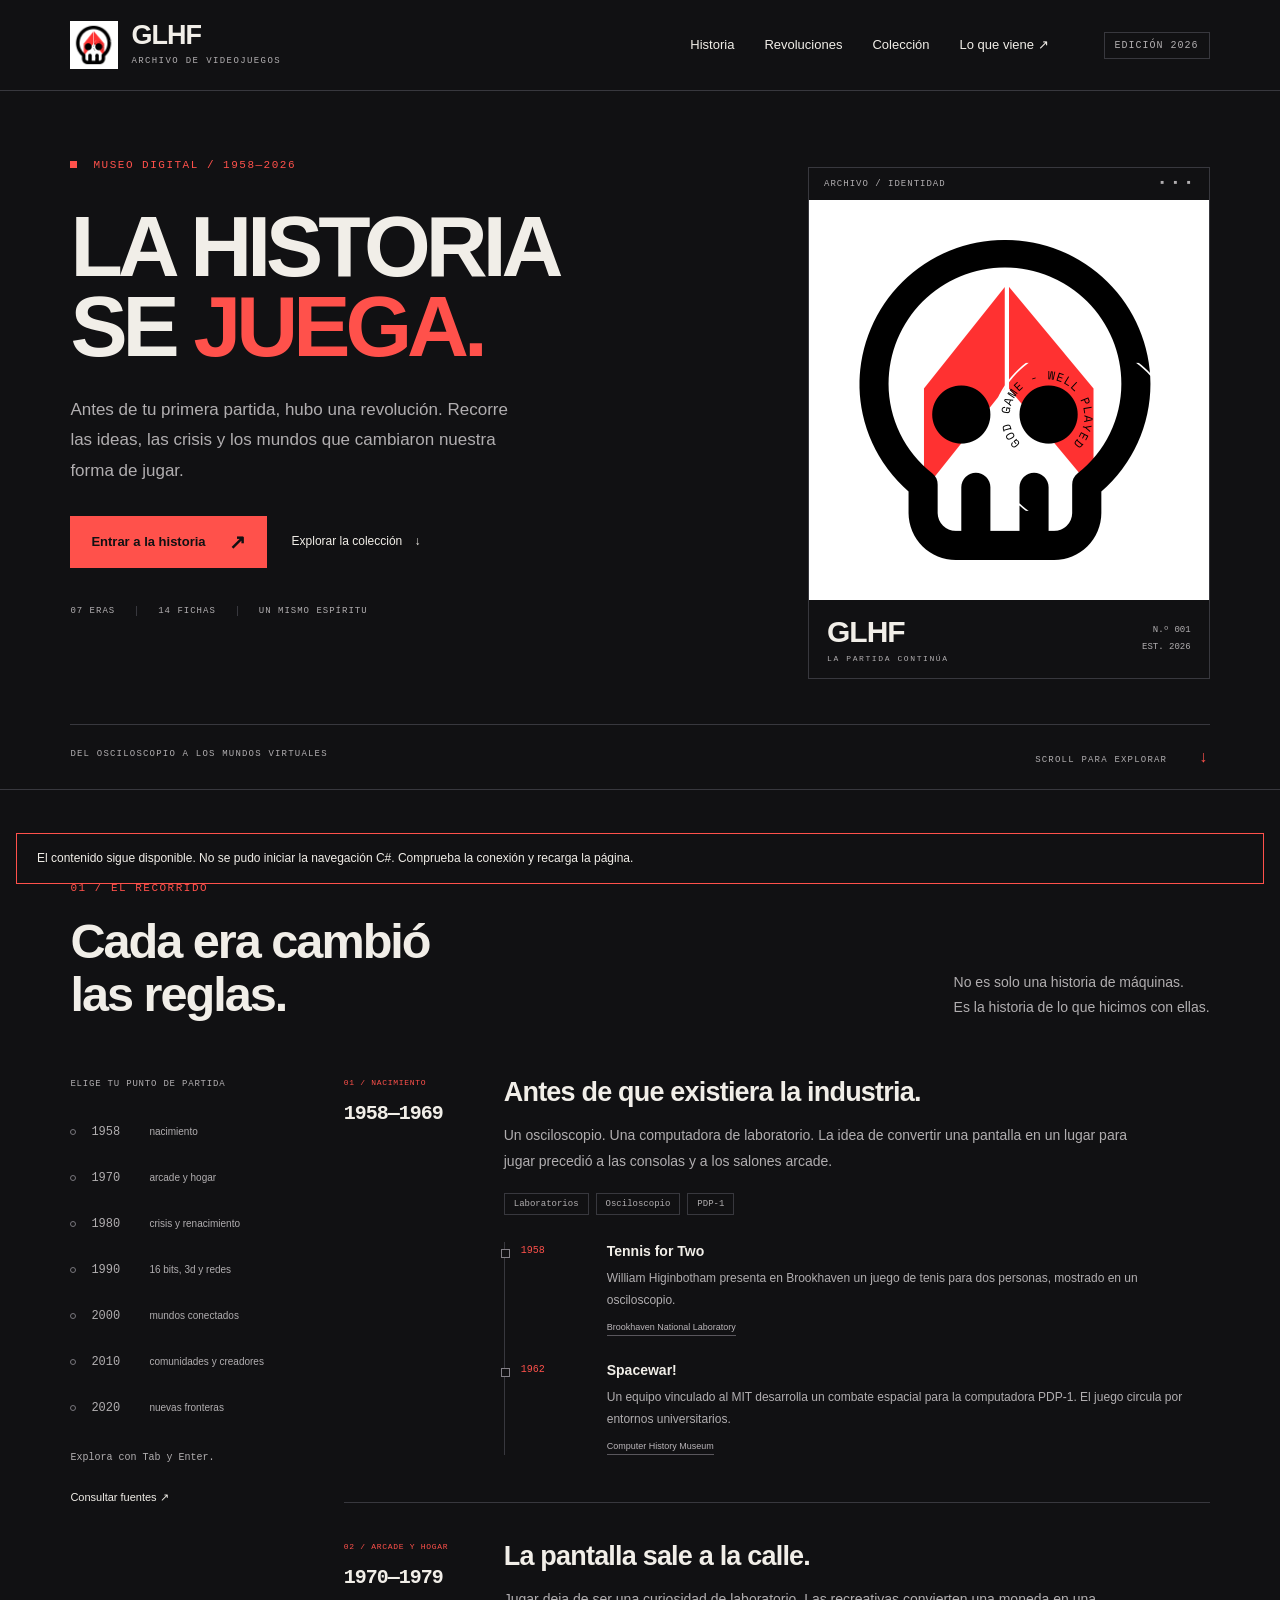
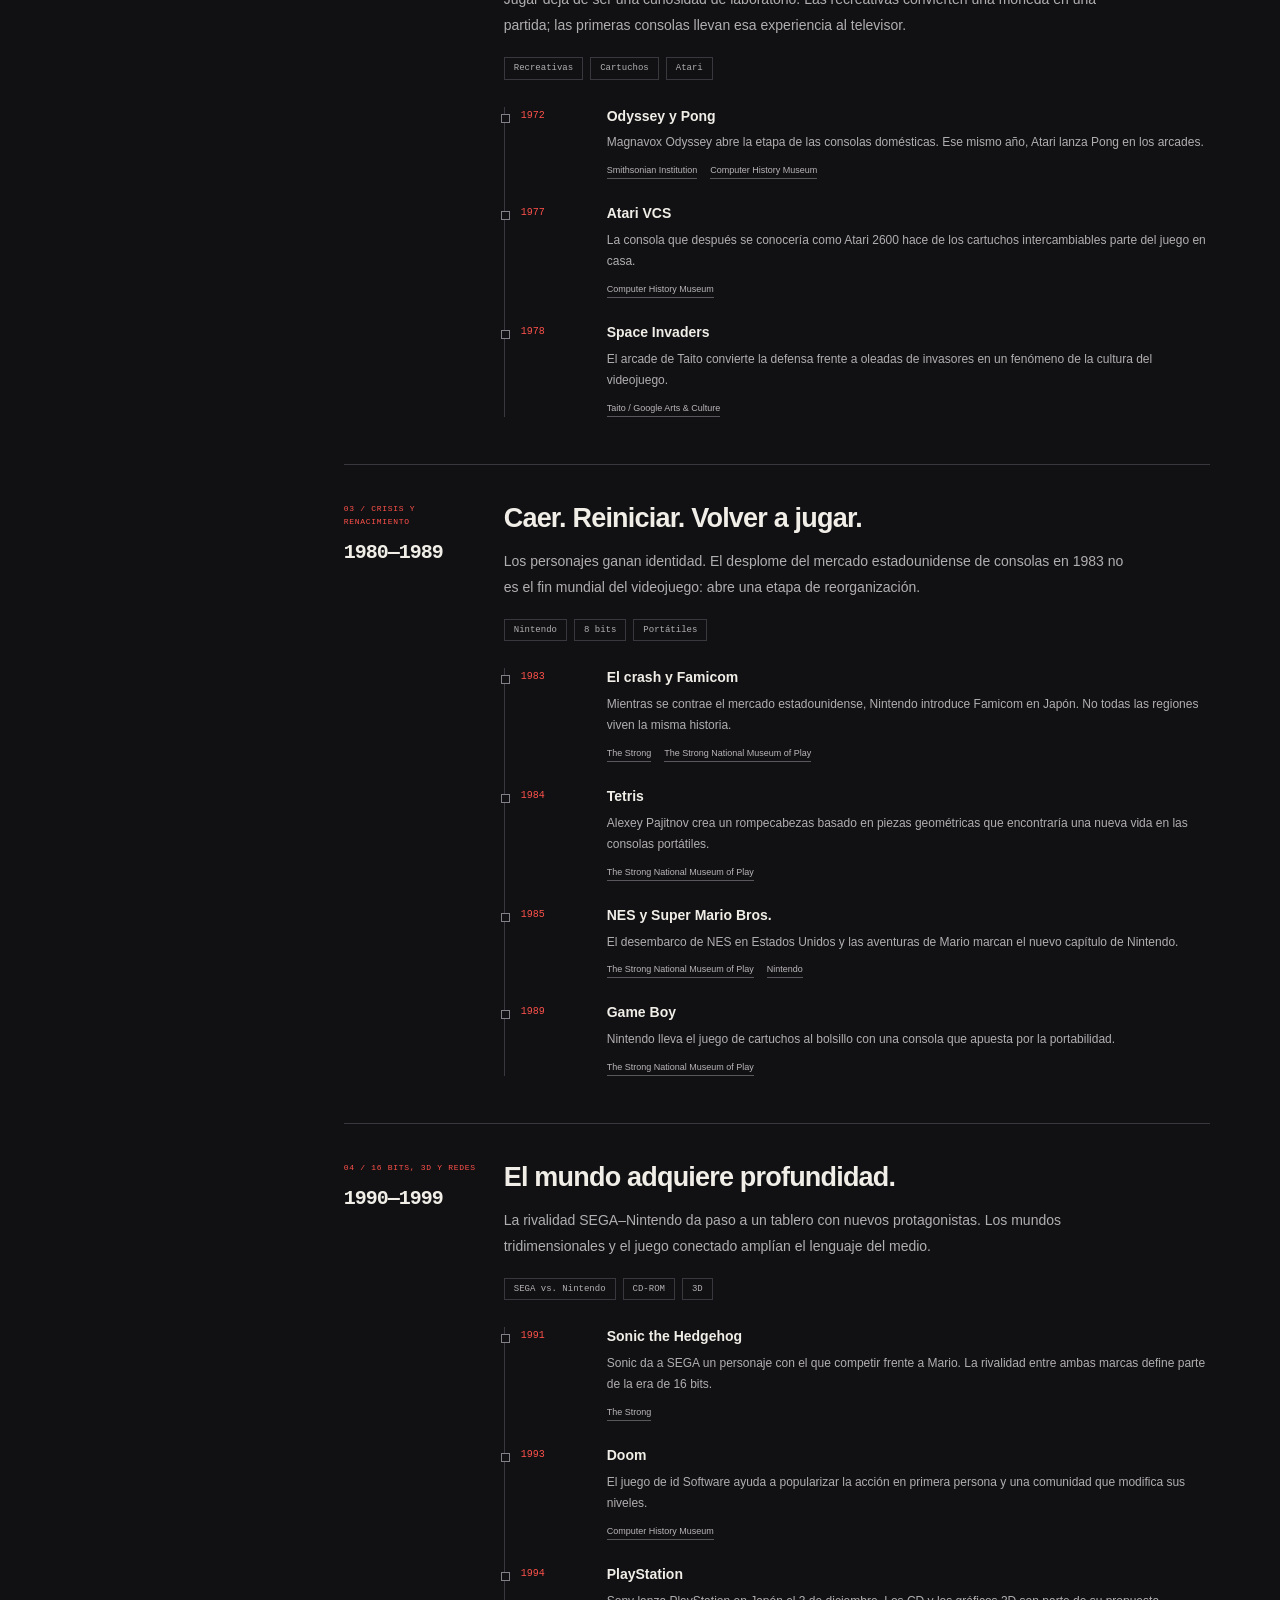
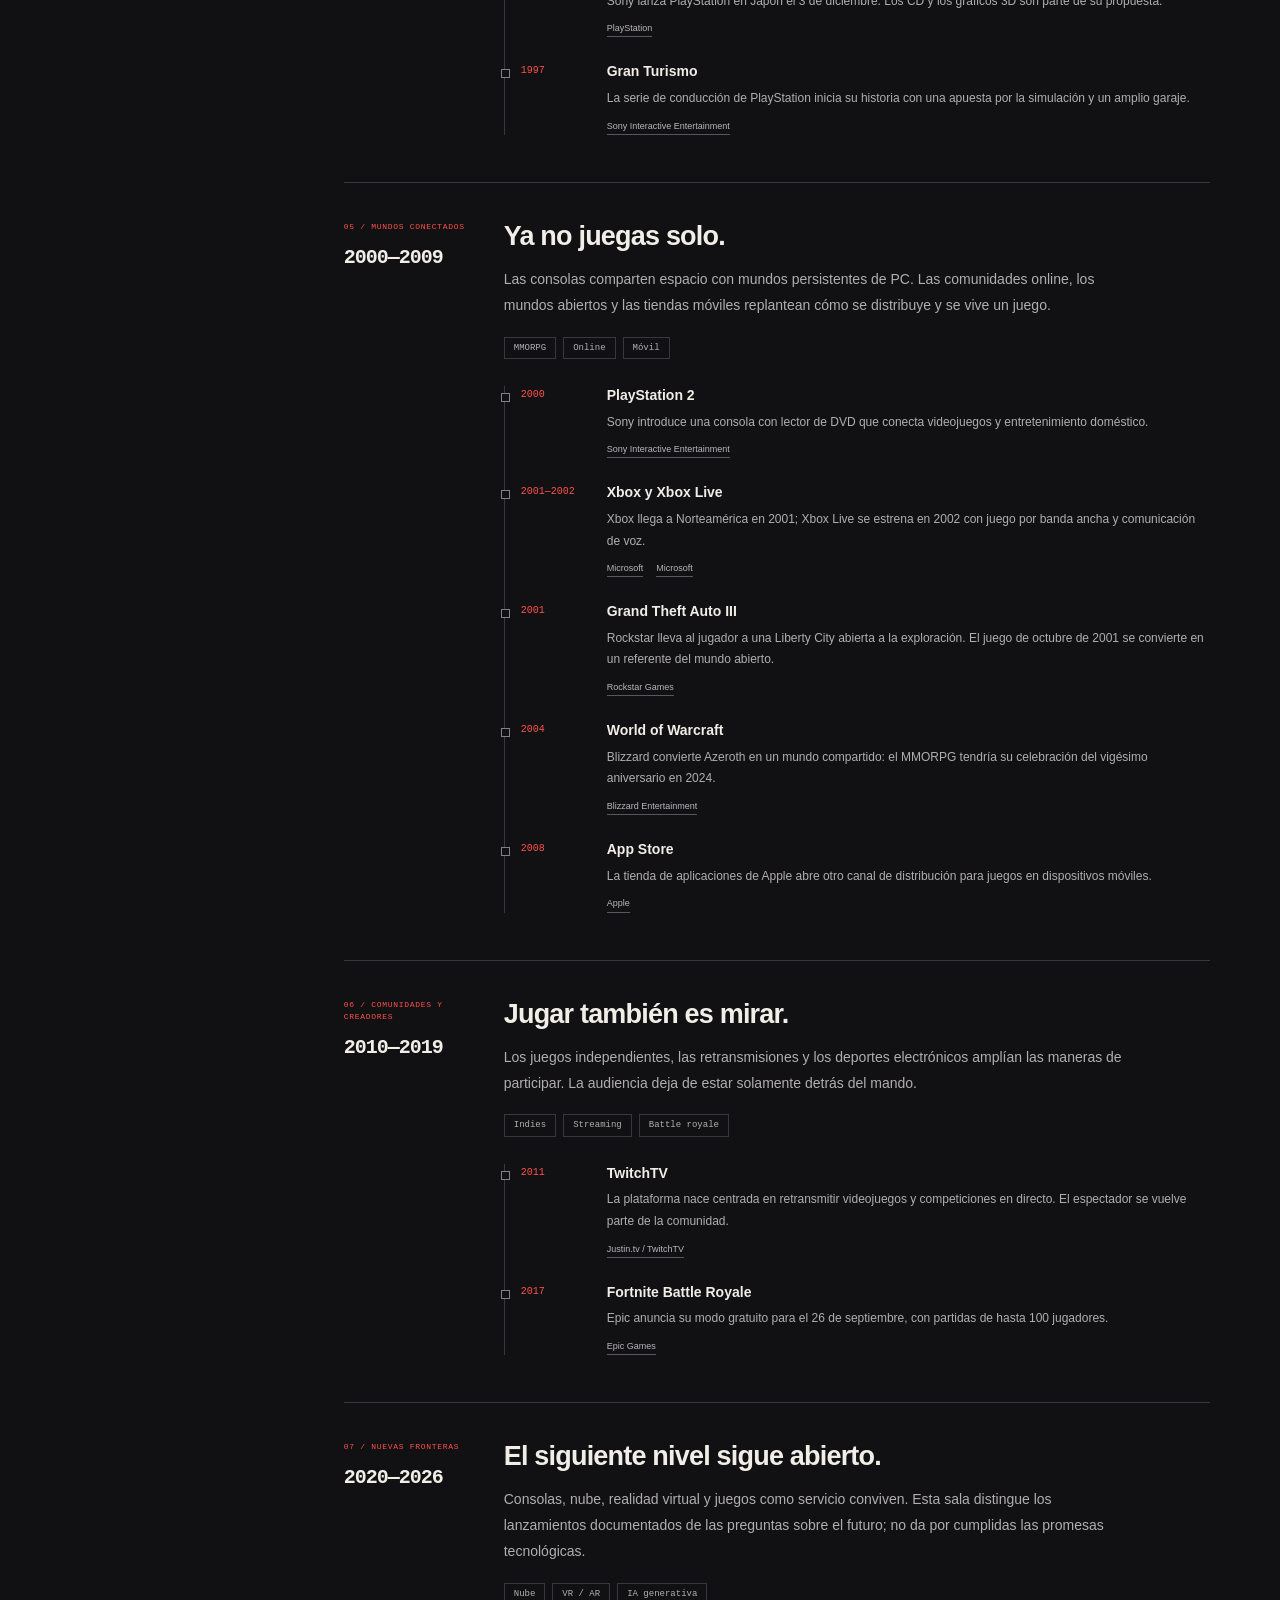
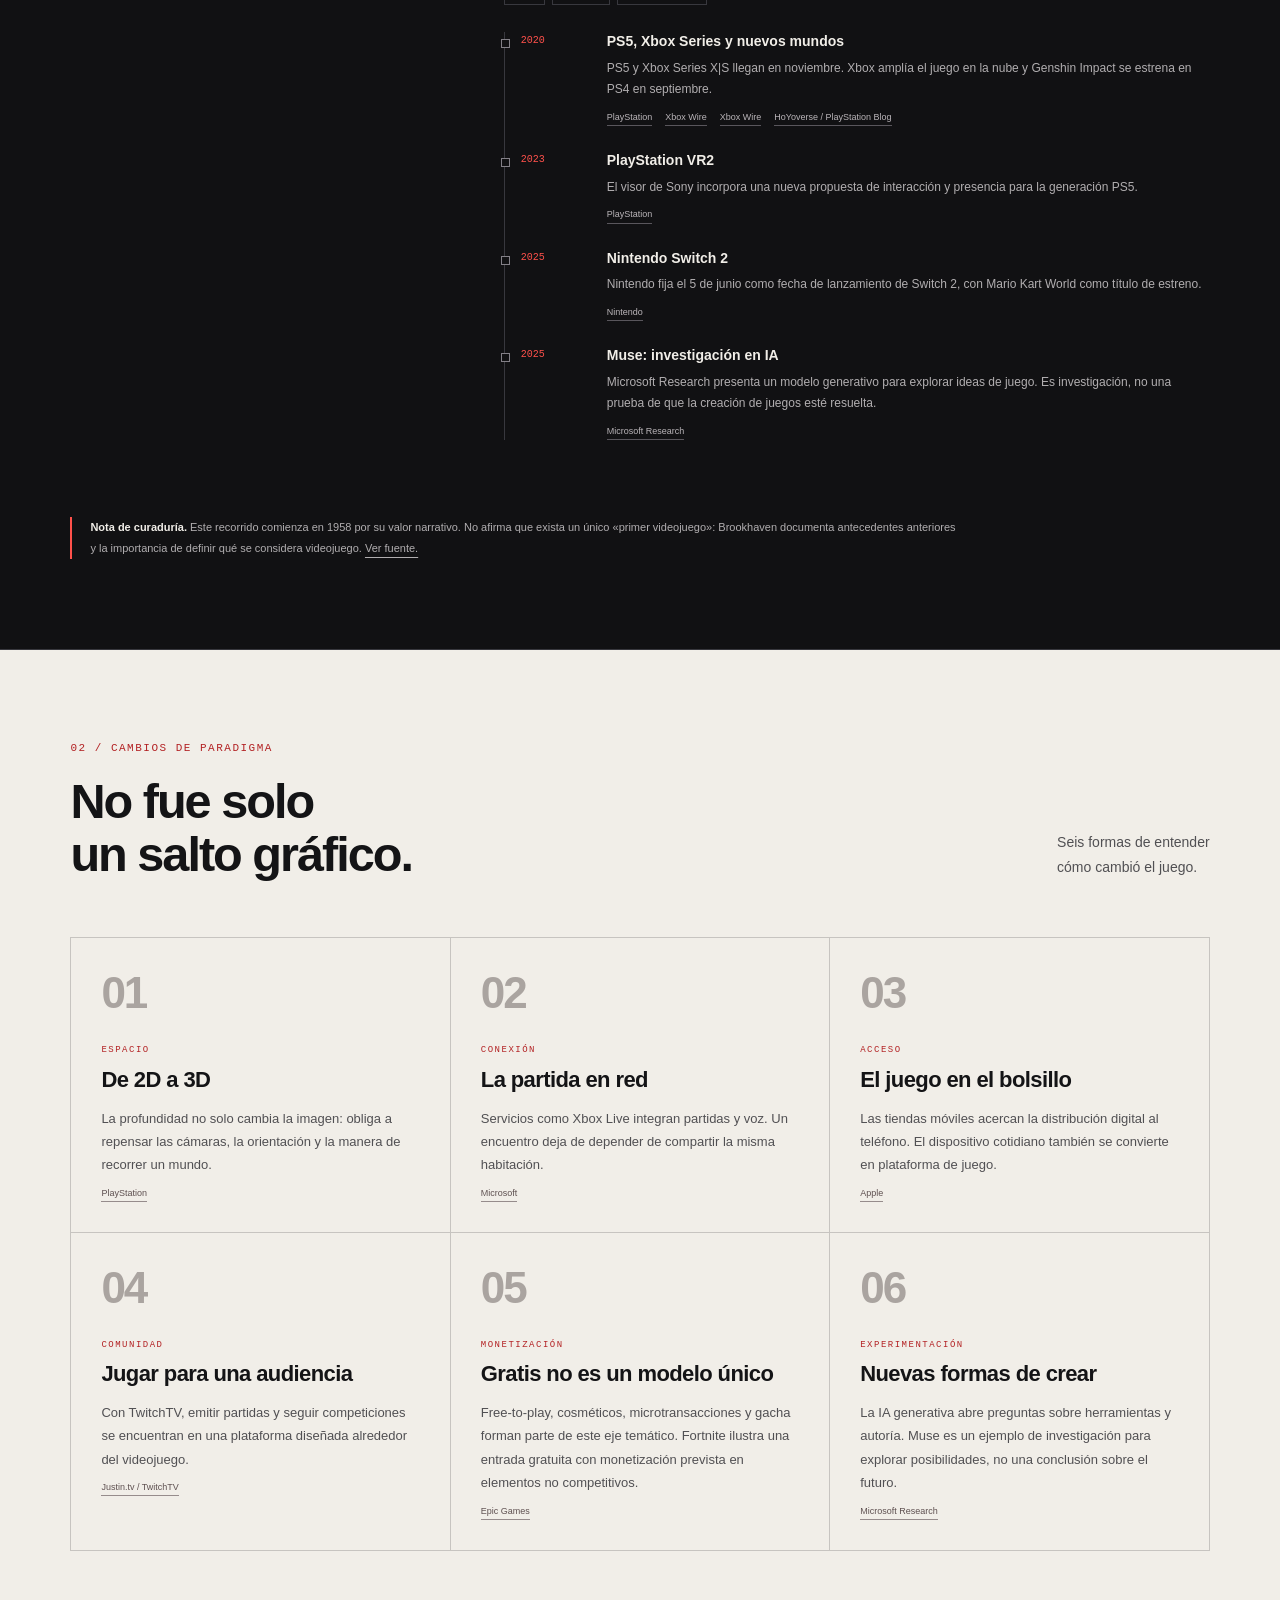
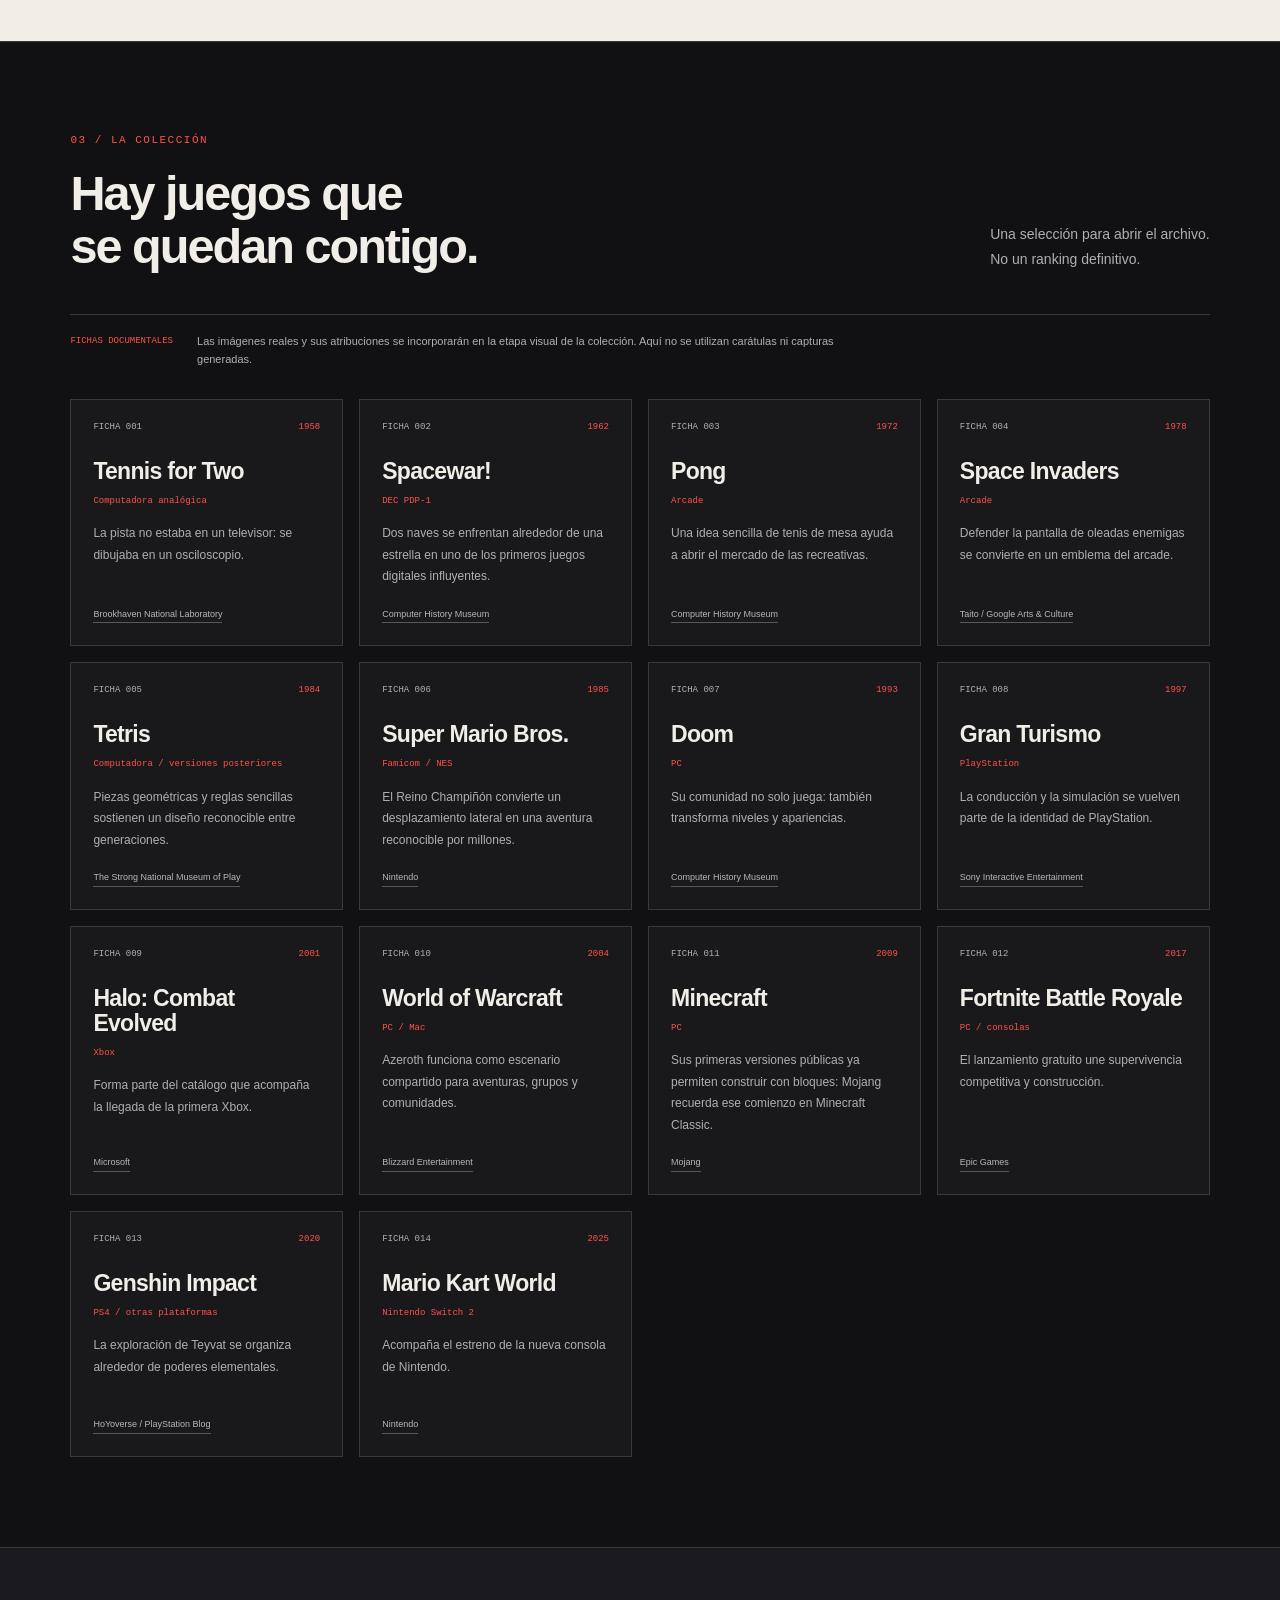
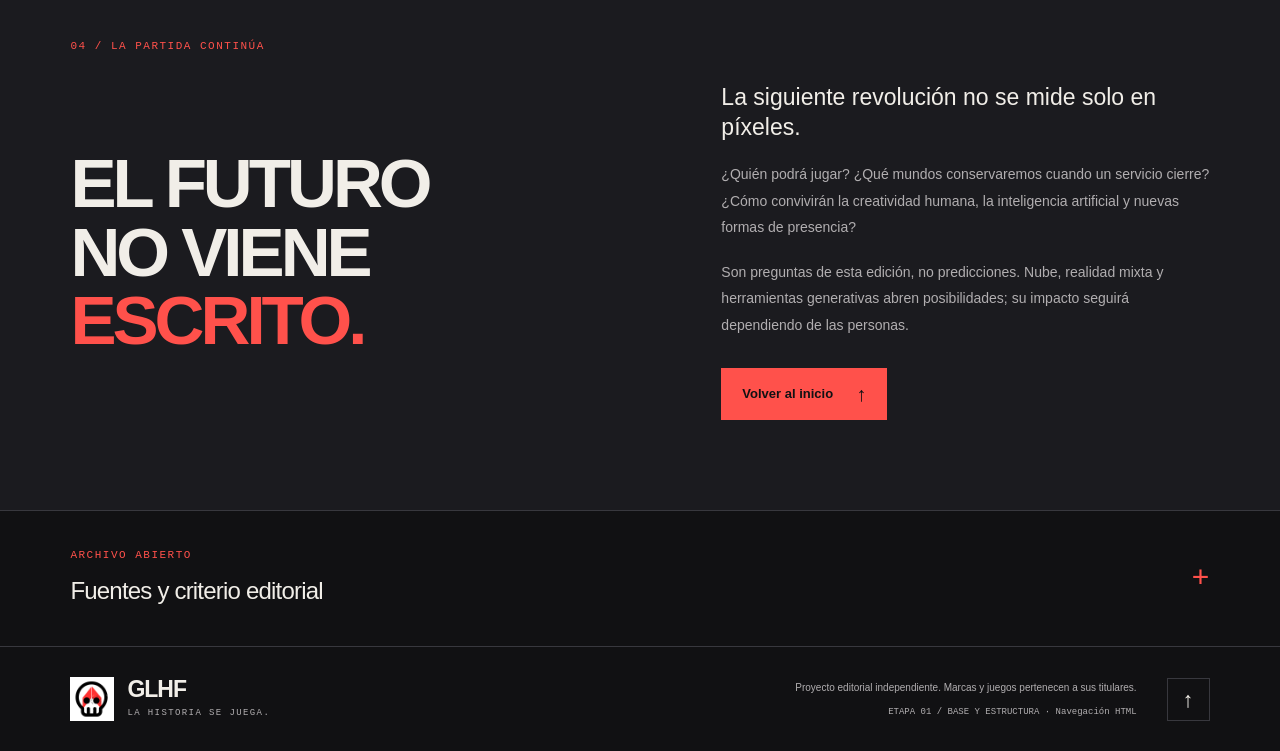
==== wwwroot/index.html @ e632ad68 "first commit" ====
<!DOCTYPE html>
<html lang="es" data-engine="static">
<head>
<meta charset="utf-8" />
<meta name="viewport" content="width=device-width, initial-scale=1" />
<base href="./" />
<title>GLHF — La historia se juega</title>
<meta name="description" content="GLHF. Un museo digital sobre la historia de los videojuegos: del laboratorio a las nuevas fronteras del juego. Edición 2026." />
<meta name="theme-color" content="#111113" />
<meta name="color-scheme" content="dark" />
<meta name="glhf-mode" content="blazor" />
<link rel="icon" type="image/png" href="assets/Logo_GgWp.png" />
<link rel="apple-touch-icon" href="assets/Logo_GgWp.png" />
<link rel="stylesheet" href="assets/css/site.css" />
<script src="assets/js/site.js" defer></script>
<script src="assets/js/bootstrap.js" defer></script>
</head>
<body>
<a class="skip-link" href="#contenido">Saltar al contenido</a>
<header class="site-header" id="inicio">
 <a class="brand" href="#inicio" aria-label="GLHF, inicio"><img src="assets/Logo_GgWp.png" width="48" height="48" alt="" /><span>GLHF<span class="brand-subtitle">ARCHIVO DE VIDEOJUEGOS</span></span></a>
 <nav class="main-nav" aria-label="Navegación principal"><a href="#historia">Historia</a><a href="#revoluciones">Revoluciones</a><a href="#coleccion">Colección</a><a href="#futuro">Lo que viene <span aria-hidden="true">↗</span></a></nav>
 <span class="edition">EDICIÓN 2026</span>
</header>
<main id="contenido" tabindex="-1">
<section class="hero" aria-labelledby="hero-title">
 <div class="hero-copy"><p class="eyebrow"><span class="status-dot" aria-hidden="true"></span> MUSEO DIGITAL / 1958—2026</p>
 <h1 id="hero-title">LA HISTORIA<br />SE <span>JUEGA.</span></h1>
 <p class="hero-description">Antes de tu primera partida, hubo una revolución. Recorre las ideas, las crisis y los mundos que cambiaron nuestra forma de jugar.</p>
 <div class="hero-actions"><a class="button primary" href="#historia">Entrar a la historia <span aria-hidden="true">↗</span></a><a class="text-link" href="#coleccion">Explorar la colección <span aria-hidden="true">↓</span></a></div>
 <div class="hero-index"><span>07 ERAS</span><span>14 FICHAS</span><span>UN MISMO ESPÍRITU</span></div>
 </div>
 <figure class="hero-exhibit"><div class="exhibit-bar"><span>ARCHIVO / IDENTIDAD</span><span aria-hidden="true">■ ■ ■</span></div><div class="logo-mat"><img src="assets/Logo_GgWp.png" alt="Logo de GLHF: calavera negra con figura roja" width="800" height="800" fetchpriority="high" /></div><figcaption><span>GLHF<span class="muted">LA PARTIDA CONTINÚA</span></span><span class="exhibit-code">N.º 001<br />EST. 2026</span></figcaption></figure>
 <div class="hero-bottom"><span>DEL OSCILOSCOPIO A LOS MUNDOS VIRTUALES</span><a href="#historia" aria-label="Bajar a la historia">SCROLL PARA EXPLORAR <span aria-hidden="true">↓</span></a></div>
</section>
<section class="history-section section-wrap" id="historia" aria-labelledby="history-title">
 <div class="section-heading"><div><p class="eyebrow">01 / EL RECORRIDO</p><h2 id="history-title">Cada era cambió<br />las reglas.</h2></div><p>No es solo una historia de máquinas.<br />Es la historia de lo que hicimos con ellas.</p></div>
 <div class="history-layout"><aside class="timeline-sidebar" aria-label="Guía del recorrido"><div id="era-controls"><nav class="era-navigation" aria-label="Elegir una era"><p class="eyebrow">ELIGE TU PUNTO DE PARTIDA</p><ol><li><a class="era-link" href="#era-1958" data-era-link="era-1958"><span class="nav-dot" aria-hidden="true"></span><span>1958</span><span class="nav-era-name">nacimiento</span></a></li><li><a class="era-link" href="#era-1970" data-era-link="era-1970"><span class="nav-dot" aria-hidden="true"></span><span>1970</span><span class="nav-era-name">arcade y hogar</span></a></li><li><a class="era-link" href="#era-1980" data-era-link="era-1980"><span class="nav-dot" aria-hidden="true"></span><span>1980</span><span class="nav-era-name">crisis y renacimiento</span></a></li><li><a class="era-link" href="#era-1990" data-era-link="era-1990"><span class="nav-dot" aria-hidden="true"></span><span>1990</span><span class="nav-era-name">16 bits, 3d y redes</span></a></li><li><a class="era-link" href="#era-2000" data-era-link="era-2000"><span class="nav-dot" aria-hidden="true"></span><span>2000</span><span class="nav-era-name">mundos conectados</span></a></li><li><a class="era-link" href="#era-2010" data-era-link="era-2010"><span class="nav-dot" aria-hidden="true"></span><span>2010</span><span class="nav-era-name">comunidades y creadores</span></a></li><li><a class="era-link" href="#era-2020" data-era-link="era-2020"><span class="nav-dot" aria-hidden="true"></span><span>2020</span><span class="nav-era-name">nuevas fronteras</span></a></li></ol><p class="navigation-note">Explora con Tab y Enter.</p></nav></div><a class="source-shortcut" href="#fuentes">Consultar fuentes <span aria-hidden="true">↗</span></a></aside><div class="era-list"><article class="era" id="era-1958" aria-labelledby="era-1958-title" data-era="era-1958">
<div class="era-stamp"><span class="eyebrow">01 / NACIMIENTO</span><span class="era-period">1958—1969</span></div>
<div class="era-body"><h3 id="era-1958-title" tabindex="-1">Antes de que existiera la industria.</h3><p class="era-description">Un osciloscopio. Una computadora de laboratorio. La idea de convertir una pantalla en un lugar para jugar precedi&#243; a las consolas y a los salones arcade.</p><div class="tags"><span>Laboratorios</span><span>Osciloscopio</span><span>PDP-1</span></div><ol class="milestones"><li class="milestone"><span class="milestone-year">1958</span><div><h4>Tennis for Two</h4><p>William Higinbotham presenta en Brookhaven un juego de tenis para dos personas, mostrado en un osciloscopio.</p><div class="refs"><a href="#source-bnl">Brookhaven National Laboratory</a></div></div></li><li class="milestone"><span class="milestone-year">1962</span><div><h4>Spacewar!</h4><p>Un equipo vinculado al MIT desarrolla un combate espacial para la computadora PDP-1. El juego circula por entornos universitarios.</p><div class="refs"><a href="#source-chm">Computer History Museum</a></div></div></li></ol></div></article><article class="era" id="era-1970" aria-labelledby="era-1970-title" data-era="era-1970">
<div class="era-stamp"><span class="eyebrow">02 / ARCADE Y HOGAR</span><span class="era-period">1970—1979</span></div>
<div class="era-body"><h3 id="era-1970-title" tabindex="-1">La pantalla sale a la calle.</h3><p class="era-description">Jugar deja de ser una curiosidad de laboratorio. Las recreativas convierten una moneda en una partida; las primeras consolas llevan esa experiencia al televisor.</p><div class="tags"><span>Recreativas</span><span>Cartuchos</span><span>Atari</span></div><ol class="milestones"><li class="milestone"><span class="milestone-year">1972</span><div><h4>Odyssey y Pong</h4><p>Magnavox Odyssey abre la etapa de las consolas dom&#233;sticas. Ese mismo a&#241;o, Atari lanza Pong en los arcades.</p><div class="refs"><a href="#source-odyssey">Smithsonian Institution</a><a href="#source-pong">Computer History Museum</a></div></div></li><li class="milestone"><span class="milestone-year">1977</span><div><h4>Atari VCS</h4><p>La consola que despu&#233;s se conocer&#237;a como Atari 2600 hace de los cartuchos intercambiables parte del juego en casa.</p><div class="refs"><a href="#source-chm">Computer History Museum</a></div></div></li><li class="milestone"><span class="milestone-year">1978</span><div><h4>Space Invaders</h4><p>El arcade de Taito convierte la defensa frente a oleadas de invasores en un fen&#243;meno de la cultura del videojuego.</p><div class="refs"><a href="#source-invaders">Taito / Google Arts &amp; Culture</a></div></div></li></ol></div></article><article class="era" id="era-1980" aria-labelledby="era-1980-title" data-era="era-1980">
<div class="era-stamp"><span class="eyebrow">03 / CRISIS Y RENACIMIENTO</span><span class="era-period">1980—1989</span></div>
<div class="era-body"><h3 id="era-1980-title" tabindex="-1">Caer. Reiniciar. Volver a jugar.</h3><p class="era-description">Los personajes ganan identidad. El desplome del mercado estadounidense de consolas en 1983 no es el fin mundial del videojuego: abre una etapa de reorganizaci&#243;n.</p><div class="tags"><span>Nintendo</span><span>8 bits</span><span>Port&#225;tiles</span></div><ol class="milestones"><li class="milestone"><span class="milestone-year">1983</span><div><h4>El crash y Famicom</h4><p>Mientras se contrae el mercado estadounidense, Nintendo introduce Famicom en Jap&#243;n. No todas las regiones viven la misma historia.</p><div class="refs"><a href="#source-crash">The Strong</a><a href="#source-strong">The Strong National Museum of Play</a></div></div></li><li class="milestone"><span class="milestone-year">1984</span><div><h4>Tetris</h4><p>Alexey Pajitnov crea un rompecabezas basado en piezas geom&#233;tricas que encontrar&#237;a una nueva vida en las consolas port&#225;tiles.</p><div class="refs"><a href="#source-strong">The Strong National Museum of Play</a></div></div></li><li class="milestone"><span class="milestone-year">1985</span><div><h4>NES y Super Mario Bros.</h4><p>El desembarco de NES en Estados Unidos y las aventuras de Mario marcan el nuevo cap&#237;tulo de Nintendo.</p><div class="refs"><a href="#source-strong">The Strong National Museum of Play</a><a href="#source-mario">Nintendo</a></div></div></li><li class="milestone"><span class="milestone-year">1989</span><div><h4>Game Boy</h4><p>Nintendo lleva el juego de cartuchos al bolsillo con una consola que apuesta por la portabilidad.</p><div class="refs"><a href="#source-strong">The Strong National Museum of Play</a></div></div></li></ol></div></article><article class="era" id="era-1990" aria-labelledby="era-1990-title" data-era="era-1990">
<div class="era-stamp"><span class="eyebrow">04 / 16 BITS, 3D Y REDES</span><span class="era-period">1990—1999</span></div>
<div class="era-body"><h3 id="era-1990-title" tabindex="-1">El mundo adquiere profundidad.</h3><p class="era-description">La rivalidad SEGA–Nintendo da paso a un tablero con nuevos protagonistas. Los mundos tridimensionales y el juego conectado ampl&#237;an el lenguaje del medio.</p><div class="tags"><span>SEGA vs. Nintendo</span><span>CD-ROM</span><span>3D</span></div><ol class="milestones"><li class="milestone"><span class="milestone-year">1991</span><div><h4>Sonic the Hedgehog</h4><p>Sonic da a SEGA un personaje con el que competir frente a Mario. La rivalidad entre ambas marcas define parte de la era de 16 bits.</p><div class="refs"><a href="#source-sonic">The Strong</a></div></div></li><li class="milestone"><span class="milestone-year">1993</span><div><h4>Doom</h4><p>El juego de id Software ayuda a popularizar la acci&#243;n en primera persona y una comunidad que modifica sus niveles.</p><div class="refs"><a href="#source-chm">Computer History Museum</a></div></div></li><li class="milestone"><span class="milestone-year">1994</span><div><h4>PlayStation</h4><p>Sony lanza PlayStation en Jap&#243;n el 3 de diciembre. Los CD y los gr&#225;ficos 3D son parte de su propuesta.</p><div class="refs"><a href="#source-ps1">PlayStation</a></div></div></li><li class="milestone"><span class="milestone-year">1997</span><div><h4>Gran Turismo</h4><p>La serie de conducci&#243;n de PlayStation inicia su historia con una apuesta por la simulaci&#243;n y un amplio garaje.</p><div class="refs"><a href="#source-sie">Sony Interactive Entertainment</a></div></div></li></ol></div></article><article class="era" id="era-2000" aria-labelledby="era-2000-title" data-era="era-2000">
<div class="era-stamp"><span class="eyebrow">05 / MUNDOS CONECTADOS</span><span class="era-period">2000—2009</span></div>
<div class="era-body"><h3 id="era-2000-title" tabindex="-1">Ya no juegas solo.</h3><p class="era-description">Las consolas comparten espacio con mundos persistentes de PC. Las comunidades online, los mundos abiertos y las tiendas m&#243;viles replantean c&#243;mo se distribuye y se vive un juego.</p><div class="tags"><span>MMORPG</span><span>Online</span><span>M&#243;vil</span></div><ol class="milestones"><li class="milestone"><span class="milestone-year">2000</span><div><h4>PlayStation 2</h4><p>Sony introduce una consola con lector de DVD que conecta videojuegos y entretenimiento dom&#233;stico.</p><div class="refs"><a href="#source-sie">Sony Interactive Entertainment</a></div></div></li><li class="milestone"><span class="milestone-year">2001—2002</span><div><h4>Xbox y Xbox Live</h4><p>Xbox llega a Norteam&#233;rica en 2001; Xbox Live se estrena en 2002 con juego por banda ancha y comunicaci&#243;n de voz.</p><div class="refs"><a href="#source-xbox">Microsoft</a><a href="#source-live">Microsoft</a></div></div></li><li class="milestone"><span class="milestone-year">2001</span><div><h4>Grand Theft Auto III</h4><p>Rockstar lleva al jugador a una Liberty City abierta a la exploraci&#243;n. El juego de octubre de 2001 se convierte en un referente del mundo abierto.</p><div class="refs"><a href="#source-gta3">Rockstar Games</a></div></div></li><li class="milestone"><span class="milestone-year">2004</span><div><h4>World of Warcraft</h4><p>Blizzard convierte Azeroth en un mundo compartido: el MMORPG tendr&#237;a su celebraci&#243;n del vig&#233;simo aniversario en 2024.</p><div class="refs"><a href="#source-wow">Blizzard Entertainment</a></div></div></li><li class="milestone"><span class="milestone-year">2008</span><div><h4>App Store</h4><p>La tienda de aplicaciones de Apple abre otro canal de distribuci&#243;n para juegos en dispositivos m&#243;viles.</p><div class="refs"><a href="#source-apple">Apple</a></div></div></li></ol></div></article><article class="era" id="era-2010" aria-labelledby="era-2010-title" data-era="era-2010">
<div class="era-stamp"><span class="eyebrow">06 / COMUNIDADES Y CREADORES</span><span class="era-period">2010—2019</span></div>
<div class="era-body"><h3 id="era-2010-title" tabindex="-1">Jugar tambi&#233;n es mirar.</h3><p class="era-description">Los juegos independientes, las retransmisiones y los deportes electr&#243;nicos ampl&#237;an las maneras de participar. La audiencia deja de estar solamente detr&#225;s del mando.</p><div class="tags"><span>Indies</span><span>Streaming</span><span>Battle royale</span></div><ol class="milestones"><li class="milestone"><span class="milestone-year">2011</span><div><h4>TwitchTV</h4><p>La plataforma nace centrada en retransmitir videojuegos y competiciones en directo. El espectador se vuelve parte de la comunidad.</p><div class="refs"><a href="#source-twitch">Justin.tv / TwitchTV</a></div></div></li><li class="milestone"><span class="milestone-year">2017</span><div><h4>Fortnite Battle Royale</h4><p>Epic anuncia su modo gratuito para el 26 de septiembre, con partidas de hasta 100 jugadores.</p><div class="refs"><a href="#source-fortnite">Epic Games</a></div></div></li></ol></div></article><article class="era" id="era-2020" aria-labelledby="era-2020-title" data-era="era-2020">
<div class="era-stamp"><span class="eyebrow">07 / NUEVAS FRONTERAS</span><span class="era-period">2020—2026</span></div>
<div class="era-body"><h3 id="era-2020-title" tabindex="-1">El siguiente nivel sigue abierto.</h3><p class="era-description">Consolas, nube, realidad virtual y juegos como servicio conviven. Esta sala distingue los lanzamientos documentados de las preguntas sobre el futuro; no da por cumplidas las promesas tecnol&#243;gicas.</p><div class="tags"><span>Nube</span><span>VR / AR</span><span>IA generativa</span></div><ol class="milestones"><li class="milestone"><span class="milestone-year">2020</span><div><h4>PS5, Xbox Series y nuevos mundos</h4><p>PS5 y Xbox Series X|S llegan en noviembre. Xbox ampl&#237;a el juego en la nube y Genshin Impact se estrena en PS4 en septiembre.</p><div class="refs"><a href="#source-ps5">PlayStation</a><a href="#source-series">Xbox Wire</a><a href="#source-cloud">Xbox Wire</a><a href="#source-genshin">HoYoverse / PlayStation Blog</a></div></div></li><li class="milestone"><span class="milestone-year">2023</span><div><h4>PlayStation VR2</h4><p>El visor de Sony incorpora una nueva propuesta de interacci&#243;n y presencia para la generaci&#243;n PS5.</p><div class="refs"><a href="#source-ps5">PlayStation</a></div></div></li><li class="milestone"><span class="milestone-year">2025</span><div><h4>Nintendo Switch 2</h4><p>Nintendo fija el 5 de junio como fecha de lanzamiento de Switch 2, con Mario Kart World como t&#237;tulo de estreno.</p><div class="refs"><a href="#source-switch2">Nintendo</a></div></div></li><li class="milestone"><span class="milestone-year">2025</span><div><h4>Muse: investigaci&#243;n en IA</h4><p>Microsoft Research presenta un modelo generativo para explorar ideas de juego. Es investigaci&#243;n, no una prueba de que la creaci&#243;n de juegos est&#233; resuelta.</p><div class="refs"><a href="#source-muse">Microsoft Research</a></div></div></li></ol></div></article></div></div>
 <p class="editorial-note"><strong>Nota de curaduría.</strong> Este recorrido comienza en 1958 por su valor narrativo. No afirma que exista un único «primer videojuego»: Brookhaven documenta antecedentes anteriores y la importancia de definir qué se considera videojuego. <a href="#source-bnl">Ver fuente.</a></p>
</section>
<section class="revolutions-section section-wrap" id="revoluciones" aria-labelledby="revolutions-title"><div class="section-heading"><div><p class="eyebrow">02 / CAMBIOS DE PARADIGMA</p><h2 id="revolutions-title">No fue solo<br />un salto gráfico.</h2></div><p>Seis formas de entender<br />cómo cambió el juego.</p></div><div class="revolution-grid"><article class="revolution"><span class="revolution-number" aria-hidden="true">01</span><span class="eyebrow">ESPACIO</span><h3>De 2D a 3D</h3><p>La profundidad no solo cambia la imagen: obliga a repensar las c&#225;maras, la orientaci&#243;n y la manera de recorrer un mundo.</p><div class="refs"><a href="#source-ps1">PlayStation</a></div></article><article class="revolution"><span class="revolution-number" aria-hidden="true">02</span><span class="eyebrow">CONEXI&#211;N</span><h3>La partida en red</h3><p>Servicios como Xbox Live integran partidas y voz. Un encuentro deja de depender de compartir la misma habitaci&#243;n.</p><div class="refs"><a href="#source-live">Microsoft</a></div></article><article class="revolution"><span class="revolution-number" aria-hidden="true">03</span><span class="eyebrow">ACCESO</span><h3>El juego en el bolsillo</h3><p>Las tiendas m&#243;viles acercan la distribuci&#243;n digital al tel&#233;fono. El dispositivo cotidiano tambi&#233;n se convierte en plataforma de juego.</p><div class="refs"><a href="#source-apple">Apple</a></div></article><article class="revolution"><span class="revolution-number" aria-hidden="true">04</span><span class="eyebrow">COMUNIDAD</span><h3>Jugar para una audiencia</h3><p>Con TwitchTV, emitir partidas y seguir competiciones se encuentran en una plataforma dise&#241;ada alrededor del videojuego.</p><div class="refs"><a href="#source-twitch">Justin.tv / TwitchTV</a></div></article><article class="revolution"><span class="revolution-number" aria-hidden="true">05</span><span class="eyebrow">MONETIZACI&#211;N</span><h3>Gratis no es un modelo &#250;nico</h3><p>Free-to-play, cosm&#233;ticos, microtransacciones y gacha forman parte de este eje tem&#225;tico. Fortnite ilustra una entrada gratuita con monetizaci&#243;n prevista en elementos no competitivos.</p><div class="refs"><a href="#source-fortnite">Epic Games</a></div></article><article class="revolution"><span class="revolution-number" aria-hidden="true">06</span><span class="eyebrow">EXPERIMENTACI&#211;N</span><h3>Nuevas formas de crear</h3><p>La IA generativa abre preguntas sobre herramientas y autor&#237;a. Muse es un ejemplo de investigaci&#243;n para explorar posibilidades, no una conclusi&#243;n sobre el futuro.</p><div class="refs"><a href="#source-muse">Microsoft Research</a></div></article></div></section>
<section class="collection-section section-wrap" id="coleccion" aria-labelledby="collection-title"><div class="section-heading"><div><p class="eyebrow">03 / LA COLECCIÓN</p><h2 id="collection-title">Hay juegos que<br />se quedan contigo.</h2></div><p>Una selección para abrir el archivo.<br />No un ranking definitivo.</p></div><div class="gallery-note"><span class="label">FICHAS DOCUMENTALES</span><p>Las imágenes reales y sus atribuciones se incorporarán en la etapa visual de la colección. Aquí no se utilizan carátulas ni capturas generadas.</p></div><div class="game-grid"><article class="game-card" data-game-era="era-1958"><div class="game-top"><span>FICHA 001</span><span>1958</span></div><h3>Tennis for Two</h3><p class="game-platform">Computadora anal&#243;gica</p><p>La pista no estaba en un televisor: se dibujaba en un osciloscopio.</p><div class="refs"><a href="#source-bnl">Brookhaven National Laboratory</a></div></article><article class="game-card" data-game-era="era-1958"><div class="game-top"><span>FICHA 002</span><span>1962</span></div><h3>Spacewar!</h3><p class="game-platform">DEC PDP-1</p><p>Dos naves se enfrentan alrededor de una estrella en uno de los primeros juegos digitales influyentes.</p><div class="refs"><a href="#source-chm">Computer History Museum</a></div></article><article class="game-card" data-game-era="era-1970"><div class="game-top"><span>FICHA 003</span><span>1972</span></div><h3>Pong</h3><p class="game-platform">Arcade</p><p>Una idea sencilla de tenis de mesa ayuda a abrir el mercado de las recreativas.</p><div class="refs"><a href="#source-pong">Computer History Museum</a></div></article><article class="game-card" data-game-era="era-1970"><div class="game-top"><span>FICHA 004</span><span>1978</span></div><h3>Space Invaders</h3><p class="game-platform">Arcade</p><p>Defender la pantalla de oleadas enemigas se convierte en un emblema del arcade.</p><div class="refs"><a href="#source-invaders">Taito / Google Arts &amp; Culture</a></div></article><article class="game-card" data-game-era="era-1980"><div class="game-top"><span>FICHA 005</span><span>1984</span></div><h3>Tetris</h3><p class="game-platform">Computadora / versiones posteriores</p><p>Piezas geom&#233;tricas y reglas sencillas sostienen un dise&#241;o reconocible entre generaciones.</p><div class="refs"><a href="#source-strong">The Strong National Museum of Play</a></div></article><article class="game-card" data-game-era="era-1980"><div class="game-top"><span>FICHA 006</span><span>1985</span></div><h3>Super Mario Bros.</h3><p class="game-platform">Famicom / NES</p><p>El Reino Champi&#241;&#243;n convierte un desplazamiento lateral en una aventura reconocible por millones.</p><div class="refs"><a href="#source-mario">Nintendo</a></div></article><article class="game-card" data-game-era="era-1990"><div class="game-top"><span>FICHA 007</span><span>1993</span></div><h3>Doom</h3><p class="game-platform">PC</p><p>Su comunidad no solo juega: tambi&#233;n transforma niveles y apariencias.</p><div class="refs"><a href="#source-chm">Computer History Museum</a></div></article><article class="game-card" data-game-era="era-1990"><div class="game-top"><span>FICHA 008</span><span>1997</span></div><h3>Gran Turismo</h3><p class="game-platform">PlayStation</p><p>La conducci&#243;n y la simulaci&#243;n se vuelven parte de la identidad de PlayStation.</p><div class="refs"><a href="#source-sie">Sony Interactive Entertainment</a></div></article><article class="game-card" data-game-era="era-2000"><div class="game-top"><span>FICHA 009</span><span>2001</span></div><h3>Halo: Combat Evolved</h3><p class="game-platform">Xbox</p><p>Forma parte del cat&#225;logo que acompa&#241;a la llegada de la primera Xbox.</p><div class="refs"><a href="#source-xbox">Microsoft</a></div></article><article class="game-card" data-game-era="era-2000"><div class="game-top"><span>FICHA 010</span><span>2004</span></div><h3>World of Warcraft</h3><p class="game-platform">PC / Mac</p><p>Azeroth funciona como escenario compartido para aventuras, grupos y comunidades.</p><div class="refs"><a href="#source-wow">Blizzard Entertainment</a></div></article><article class="game-card" data-game-era="era-2000"><div class="game-top"><span>FICHA 011</span><span>2009</span></div><h3>Minecraft</h3><p class="game-platform">PC</p><p>Sus primeras versiones p&#250;blicas ya permiten construir con bloques: Mojang recuerda ese comienzo en Minecraft Classic.</p><div class="refs"><a href="#source-minecraft">Mojang</a></div></article><article class="game-card" data-game-era="era-2010"><div class="game-top"><span>FICHA 012</span><span>2017</span></div><h3>Fortnite Battle Royale</h3><p class="game-platform">PC / consolas</p><p>El lanzamiento gratuito une supervivencia competitiva y construcci&#243;n.</p><div class="refs"><a href="#source-fortnite">Epic Games</a></div></article><article class="game-card" data-game-era="era-2020"><div class="game-top"><span>FICHA 013</span><span>2020</span></div><h3>Genshin Impact</h3><p class="game-platform">PS4 / otras plataformas</p><p>La exploraci&#243;n de Teyvat se organiza alrededor de poderes elementales.</p><div class="refs"><a href="#source-genshin">HoYoverse / PlayStation Blog</a></div></article><article class="game-card" data-game-era="era-2020"><div class="game-top"><span>FICHA 014</span><span>2025</span></div><h3>Mario Kart World</h3><p class="game-platform">Nintendo Switch 2</p><p>Acompa&#241;a el estreno de la nueva consola de Nintendo.</p><div class="refs"><a href="#source-switch2">Nintendo</a></div></article></div></section>
<section class="future-section section-wrap" id="futuro" aria-labelledby="future-title"><p class="eyebrow">04 / LA PARTIDA CONTINÚA</p><div class="future-layout"><h2 id="future-title">EL FUTURO<br />NO VIENE<br /><span>ESCRITO.</span></h2><div><p class="future-lead">La siguiente revolución no se mide solo en píxeles.</p><p>¿Quién podrá jugar? ¿Qué mundos conservaremos cuando un servicio cierre? ¿Cómo convivirán la creatividad humana, la inteligencia artificial y nuevas formas de presencia?</p><p>Son preguntas de esta edición, no predicciones. Nube, realidad mixta y herramientas generativas abren posibilidades; su impacto seguirá dependiendo de las personas.</p><a class="button primary" href="#inicio">Volver al inicio <span aria-hidden="true">↑</span></a></div></div></section>
<section class="sources-section section-wrap" id="fuentes" aria-labelledby="sources-title"><details><summary id="sources-title"><span><span class="eyebrow">ARCHIVO ABIERTO</span><span class="sources-heading">Fuentes y criterio editorial</span></span><span class="details-symbol" aria-hidden="true">+</span></summary><div class="sources-body"><p>Textos editoriales de GLHF apoyados en archivos de museos, laboratorios y comunicaciones oficiales. Las fechas se refieren a los lanzamientos o territorios indicados. La selección es introductoria y no pretende agotar toda la historia del medio. Revisión: 16 de septiembre de 2026.</p><p>Las salas siguen el alcance del documento de trabajo. La sección de futuro contiene reflexión editorial, no hechos consumados. Las fuentes originales se conservan para permitir verificación y ampliación.</p><ol class="source-list"><li id="source-bnl"><strong>Brookhaven National Laboratory</strong><a href="https://www.bnl.gov/about/history/firstvideo.php" target="_blank" rel="noopener noreferrer">The First Video Game? <span aria-hidden="true">↗</span><span class="sr-only"> (abre una nueva pestaña)</span></a></li><li id="source-chm"><strong>Computer History Museum</strong><a href="https://www.computerhistory.org/timeline/graphics-games/" target="_blank" rel="noopener noreferrer">Graphics &amp; Games: Timeline of Computer History <span aria-hidden="true">↗</span><span class="sr-only"> (abre una nueva pestaña)</span></a></li><li id="source-strong"><strong>The Strong National Museum of Play</strong><a href="https://www.museumofplay.org/video-game-history-timeline/" target="_blank" rel="noopener noreferrer">Video Game History Timeline <span aria-hidden="true">↗</span><span class="sr-only"> (abre una nueva pestaña)</span></a></li><li id="source-pong"><strong>Computer History Museum</strong><a href="https://www.computerhistory.org/timeline/1972/" target="_blank" rel="noopener noreferrer">1972: Pong is released <span aria-hidden="true">↗</span><span class="sr-only"> (abre una nueva pestaña)</span></a></li><li id="source-mario"><strong>Nintendo</strong><a href="https://mario.nintendo.com/history/" target="_blank" rel="noopener noreferrer">The history of Super Mario <span aria-hidden="true">↗</span><span class="sr-only"> (abre una nueva pestaña)</span></a></li><li id="source-ps1"><strong>PlayStation</strong><a href="https://www.playstation.com/en-us/playstation-history/1994-ps-one/" target="_blank" rel="noopener noreferrer">PlayStation 1994: historia de la consola <span aria-hidden="true">↗</span><span class="sr-only"> (abre una nueva pestaña)</span></a></li><li id="source-sie"><strong>Sony Interactive Entertainment</strong><a href="https://sonyinteractive.com/en/our-company/company-history/" target="_blank" rel="noopener noreferrer">Company History <span aria-hidden="true">↗</span><span class="sr-only"> (abre una nueva pestaña)</span></a></li><li id="source-xbox"><strong>Microsoft</strong><a href="https://news.microsoft.com/source/2001/11/15/xbox-erupts-on-the-scene/" target="_blank" rel="noopener noreferrer">Xbox Erupts on the Scene (2001) <span aria-hidden="true">↗</span><span class="sr-only"> (abre una nueva pestaña)</span></a></li><li id="source-live"><strong>Microsoft</strong><a href="https://news.microsoft.com/source/2002/11/15/xbox-live-arrives-in-stores-sparking-the-next-revolution-in-video-games/" target="_blank" rel="noopener noreferrer">Xbox Live Arrives in Stores (2002) <span aria-hidden="true">↗</span><span class="sr-only"> (abre una nueva pestaña)</span></a></li><li id="source-wow"><strong>Blizzard Entertainment</strong><a href="https://news.blizzard.com/es-mx/article/24136212/celebra-world-of-warcraft-durante-el-20-o-aniversario" target="_blank" rel="noopener noreferrer">Celebraci&#243;n del 20.&#186; aniversario de World of Warcraft <span aria-hidden="true">↗</span><span class="sr-only"> (abre una nueva pestaña)</span></a></li><li id="source-apple"><strong>Apple</strong><a href="https://www.apple.com/newsroom/2008/07/10iPhone-3G-on-Sale-Tomorrow/" target="_blank" rel="noopener noreferrer">iPhone 3G on Sale Tomorrow / App Store (2008) <span aria-hidden="true">↗</span><span class="sr-only"> (abre una nueva pestaña)</span></a></li><li id="source-twitch"><strong>Justin.tv / TwitchTV</strong><a href="https://www.businesswire.com/news/home/20110606005437/en/Justin.tv-Launches-TwitchTV-World%E2%80%99s-Largest-Competitive-Video" target="_blank" rel="noopener noreferrer">Comunicado de lanzamiento de TwitchTV (2011) <span aria-hidden="true">↗</span><span class="sr-only"> (abre una nueva pestaña)</span></a></li><li id="source-fortnite"><strong>Epic Games</strong><a href="https://www.fortnite.com/news/fortnite-battle-royale-goes-free" target="_blank" rel="noopener noreferrer">Fortnite Battle Royale Goes Free (2017) <span aria-hidden="true">↗</span><span class="sr-only"> (abre una nueva pestaña)</span></a></li><li id="source-ps5"><strong>PlayStation</strong><a href="https://www.playstation.com/en-us/playstation-history/2020-ps5-ps-vr2/" target="_blank" rel="noopener noreferrer">2020: PlayStation 5 y PS VR2 <span aria-hidden="true">↗</span><span class="sr-only"> (abre una nueva pestaña)</span></a></li><li id="source-cloud"><strong>Xbox Wire</strong><a href="https://news.xbox.com/en-us/2020/09/14/cloud-gaming-with-xbox-game-pass-ultimate/" target="_blank" rel="noopener noreferrer">Cloud Gaming with Xbox Game Pass Ultimate (2020) <span aria-hidden="true">↗</span><span class="sr-only"> (abre una nueva pestaña)</span></a></li><li id="source-genshin"><strong>HoYoverse / PlayStation Blog</strong><a href="https://blog.playstation.com/2020/09/28/your-journey-in-genshin-impact-begins-now/" target="_blank" rel="noopener noreferrer">Your journey in Genshin Impact begins now (2020) <span aria-hidden="true">↗</span><span class="sr-only"> (abre una nueva pestaña)</span></a></li><li id="source-switch2"><strong>Nintendo</strong><a href="https://www.nintendo.com/us/whatsnew/nintendo-switch-2-launches-june-5-bringing-new-forms-of-game-communication-to-life/" target="_blank" rel="noopener noreferrer">Nintendo Switch 2 launches June 5 (2025) <span aria-hidden="true">↗</span><span class="sr-only"> (abre una nueva pestaña)</span></a></li><li id="source-muse"><strong>Microsoft Research</strong><a href="https://www.microsoft.com/en-us/research/blog/introducing-muse-our-first-generative-ai-model-designed-for-gameplay-ideation/" target="_blank" rel="noopener noreferrer">Introducing Muse (2025) <span aria-hidden="true">↗</span><span class="sr-only"> (abre una nueva pestaña)</span></a></li><li id="source-odyssey"><strong>Smithsonian Institution</strong><a href="https://www.si.edu/es/object/magnavox-odyssey-video-game-unit-1972%3Anmah_1302004" target="_blank" rel="noopener noreferrer">Magnavox Odyssey Video Game Unit, 1972 <span aria-hidden="true">↗</span><span class="sr-only"> (abre una nueva pestaña)</span></a></li><li id="source-invaders"><strong>Taito / Google Arts &amp; Culture</strong><a href="https://artsandculture.google.com/story/space-invaders-the-game-changer-taito-corporation/SwVBsVEMarKRfA?hl=en" target="_blank" rel="noopener noreferrer">Space Invaders, the Game Changer <span aria-hidden="true">↗</span><span class="sr-only"> (abre una nueva pestaña)</span></a></li><li id="source-crash"><strong>The Strong</strong><a href="https://www.museumofplay.org/blog/what-video-game-crash/" target="_blank" rel="noopener noreferrer">What Video Game Crash? <span aria-hidden="true">↗</span><span class="sr-only"> (abre una nueva pestaña)</span></a></li><li id="source-sonic"><strong>The Strong</strong><a href="https://www.museumofplay.org/games/sonic-the-hedgehog/" target="_blank" rel="noopener noreferrer">Sonic the Hedgehog <span aria-hidden="true">↗</span><span class="sr-only"> (abre una nueva pestaña)</span></a></li><li id="source-gta3"><strong>Rockstar Games</strong><a href="https://media.rockstargames.com/broadcast/20111020/en_US_web.html" target="_blank" rel="noopener noreferrer">Grand Theft Auto III: Ten-Year Anniversary <span aria-hidden="true">↗</span><span class="sr-only"> (abre una nueva pestaña)</span></a></li><li id="source-series"><strong>Xbox Wire</strong><a href="https://news.xbox.com/en-us/2020/11/10/power-your-dreams-xbox-series-x-and-xbox-series-s-available-now/" target="_blank" rel="noopener noreferrer">Xbox Series X and Xbox Series S Now Available Worldwide (2020) <span aria-hidden="true">↗</span><span class="sr-only"> (abre una nueva pestaña)</span></a></li><li id="source-minecraft"><strong>Mojang</strong><a href="https://www.minecraft.net/en-us/article/embrace-past-minecraft-classic" target="_blank" rel="noopener noreferrer">Embrace the Past with Minecraft Classic (2019) <span aria-hidden="true">↗</span><span class="sr-only"> (abre una nueva pestaña)</span></a></li></ol></div></details></section>
</main>
<footer class="site-footer"><a class="brand footer-brand" href="#inicio" aria-label="GLHF, volver al inicio"><img src="assets/Logo_GgWp.png" width="44" height="44" alt="" loading="lazy" /><span>GLHF<span class="brand-subtitle">LA HISTORIA SE JUEGA.</span></span></a><div><p>Proyecto editorial independiente. Marcas y juegos pertenecen a sus titulares.</p><p class="build-note">ETAPA 01 / BASE Y ESTRUCTURA <span aria-hidden="true">·</span> <span id="runtime-status">Archivo abierto</span></p></div><a class="back-top" href="#inicio" aria-label="Volver al inicio">↑</a></footer>
<p id="engine-error" class="engine-error" role="status" hidden>El contenido sigue disponible. No se pudo iniciar la navegación C#. Comprueba la conexión y recarga la página.</p>
</body></html>
---- wwwroot/assets/css/site.css ----
/* GLHF - structural stylesheet. No image filters, external fonts or generated logos. */
:root{--bg:#111113;--panel:#19191c;--paper:#f1eee8;--ink:#f1eee8;--muted:#b1aeb0;--line:#38383e;--accent:#ff514b;--gutter:clamp(20px,5.5vw,88px);--mono:Consolas,"Courier New",monospace;--display:"Arial Black",Impact,Arial,sans-serif;--body:Arial,Helvetica,sans-serif;color-scheme:dark}
*{box-sizing:border-box}html{scroll-behavior:smooth;scroll-padding-top:110px}body{margin:0;background:var(--bg);color:var(--ink);font:16px/1.6 var(--body)}a{color:inherit;text-underline-offset:5px}a,button{-webkit-tap-highlight-color:transparent}a:focus-visible,button:focus-visible,summary:focus-visible,[tabindex="-1"]:focus-visible{outline:3px solid var(--accent);outline-offset:6px}img{max-width:100%;height:auto;display:block}h1,h2,h3,h4,p,figure{margin:0}h1,h2,h3,h4{line-height:1.08}p{color:var(--muted)}.sr-only{position:absolute;width:1px;height:1px;padding:0;margin:-1px;overflow:hidden;clip:rect(0,0,0,0);white-space:nowrap;border:0}.skip-link{position:fixed;top:12px;left:12px;z-index:100;padding:12px 20px;background:var(--paper);color:var(--bg);transform:translateY(-180%)}.skip-link:focus{transform:none}.site-header{display:flex;align-items:center;gap:30px;min-height:91px;padding:17px var(--gutter);border-bottom:1px solid var(--line);background:var(--bg)}.brand{display:flex;align-items:center;gap:13px;text-decoration:none;flex-shrink:0}.brand>span{font:900 27px/1 var(--display);letter-spacing:-1px}.brand img{width:48px;height:48px;object-fit:contain;background:#fff}.brand-subtitle{display:block;font:9px/1.3 var(--mono);letter-spacing:1.4px;margin-top:7px;color:var(--muted)}.main-nav{display:flex;justify-content:center;align-items:center;gap:30px;margin-left:auto}.main-nav a{font-size:13px;text-decoration:none;white-space:nowrap}.main-nav a:hover,.text-link:hover{color:var(--accent)}.edition{border:1px solid var(--line);padding:7px 10px;margin-left:25px;font:10px var(--mono);letter-spacing:1px;color:var(--muted);white-space:nowrap}.hero{padding:66px var(--gutter) 0;display:grid;grid-template-columns:minmax(0,1.3fr) minmax(290px,.78fr);gap:45px 6%;position:relative}.eyebrow{font:11px/1.6 var(--mono);letter-spacing:1.5px;font-weight:500;color:var(--accent);display:block}.status-dot{display:inline-block;width:7px;height:7px;background:var(--accent);margin-right:8px}.hero h1{font:900 clamp(52px,6.7vw,106px)/.94 var(--display);letter-spacing:-5px;margin-top:31px}.hero h1 span{color:var(--accent)}.hero-description{max-width:440px;font-size:17px;line-height:1.8;margin-top:28px}.hero-actions{display:flex;align-items:center;gap:25px;margin-top:29px}.button{display:inline-flex;align-items:center;justify-content:space-between;gap:23px;padding:15px 20px;font-size:13px;font-weight:700;min-height:49px;text-decoration:none;border:1px solid transparent}.primary{background:var(--accent);color:#111113}.primary:hover{background:#ff7770}.button span{font-size:20px;line-height:1}.text-link{font-size:12px;text-decoration:none;white-space:nowrap}.text-link span{margin-left:9px}.hero-index{display:flex;gap:21px;font:9px var(--mono);letter-spacing:1px;color:var(--muted);margin-top:38px}.hero-index span+span{border-left:1px solid var(--line);padding-left:21px}.hero-exhibit{align-self:start;margin-top:10px;border:1px solid var(--line);max-width:420px;width:100%;justify-self:end}.exhibit-bar{display:flex;justify-content:space-between;padding:11px 15px;font:9px var(--mono);letter-spacing:1px;color:var(--muted)}.exhibit-bar span:last-child{font-size:6px;letter-spacing:3px}.logo-mat{background:white;aspect-ratio:1;display:flex;align-items:center;justify-content:center}.logo-mat img{width:100%;height:100%;object-fit:contain}.hero-exhibit figcaption{padding:15px 18px;display:flex;justify-content:space-between;align-items:center}.hero-exhibit figcaption>span:first-child{font:900 30px var(--display);letter-spacing:-1px}.hero-exhibit .muted{display:block;font:8px var(--mono);letter-spacing:1.6px;color:var(--muted);margin-top:5px}.exhibit-code{font:9px/1.8 var(--mono);color:var(--muted);text-align:right}.hero-bottom{grid-column:1/-1;display:flex;justify-content:space-between;gap:25px;padding:24px 0 22px;border-top:1px solid var(--line);font:9px var(--mono);letter-spacing:1.2px;color:var(--muted)}.hero-bottom a{text-decoration:none}.hero-bottom a span{font-size:16px;margin-left:25px;color:var(--accent)}.section-wrap{padding:90px var(--gutter);border-top:1px solid var(--line)}.section-heading{display:flex;justify-content:space-between;align-items:end;gap:30px;margin-bottom:57px}.section-heading h2{font-size:clamp(32px,3.8vw,54px);letter-spacing:-2px;margin-top:18px;font-weight:800}.section-heading>p{font-size:14px;line-height:1.8;max-width:280px}.history-layout{display:grid;grid-template-columns:205px minmax(0,1fr);gap:6%}.timeline-sidebar{align-self:start;position:sticky;top:35px}.era-navigation>.eyebrow{color:var(--muted);font-size:9px;letter-spacing:.8px;margin-bottom:17px}.era-navigation ol{list-style:none;padding:0;margin:0}.era-navigation li{margin:0}.era-link{display:grid;grid-template-columns:9px 46px minmax(0,1fr);align-items:center;gap:12px;min-height:46px;font:12px var(--mono);text-decoration:none;color:var(--muted)}.nav-dot{display:inline-block;width:6px;height:6px;border:1px solid #79777d;border-radius:50%}.era-link:hover,.era-link[aria-current="step"]{color:var(--accent)}.era-link[aria-current="step"] .nav-dot{border-color:var(--accent);background:var(--accent)}.nav-era-name{font:10px var(--body);color:var(--muted)}.navigation-note{font:10px/1.8 var(--mono);margin-top:18px;max-width:190px}.source-shortcut{display:inline-block;margin-top:22px;font-size:11px;text-decoration:none;color:var(--ink)}.source-shortcut:hover{color:var(--accent)}.era{display:grid;grid-template-columns:135px minmax(0,1fr);gap:25px;padding:38px 0 47px;border-top:1px solid var(--line);scroll-margin-top:25px}.era:first-child{padding-top:0;border-top:0}.era-stamp .eyebrow{font-size:8px;letter-spacing:.7px}.era-period{display:block;font:700 20px/1.2 var(--mono);letter-spacing:-1px;margin-top:12px}.era-body h3{font-size:27px;letter-spacing:-.8px;line-height:1.15;max-width:500px}.era-description{margin-top:15px;font-size:14px;line-height:1.85;max-width:630px}.tags{display:flex;flex-wrap:wrap;gap:7px;margin-top:18px}.tags span{border:1px solid var(--line);padding:3px 9px;font:9px/1.6 var(--mono);color:var(--muted)}.milestones{list-style:none;margin:27px 0 0;padding:0 0 0 16px;border-left:1px solid var(--line)}.milestone{display:grid;grid-template-columns:70px minmax(0,1fr);gap:16px;margin-top:25px;position:relative}.milestone:first-child{margin-top:0}.milestone:before{content:"";position:absolute;left:-20px;top:7px;width:7px;height:7px;background:var(--bg);border:1px solid #838087}.milestone-year{font:10px/1.8 var(--mono);color:var(--accent)}.milestone h4{font-size:14px;line-height:1.4}.milestone p{font-size:12px;line-height:1.8;margin-top:6px}.refs{display:flex;flex-wrap:wrap;gap:5px 13px;margin-top:8px;line-height:1.8}.refs a{font-size:9px;color:#bab5b9;text-decoration:none;border-bottom:1px solid #59565c}.refs a:hover{color:var(--accent)}.editorial-note{font-size:11px;line-height:1.9;border-left:2px solid var(--accent);padding-left:18px;margin-top:30px;max-width:890px}.editorial-note strong{color:var(--ink)}.revolutions-section{background:var(--paper);color:#141416}.revolutions-section .eyebrow{color:#b32224}.revolutions-section p{color:#515053}.revolution-grid{display:grid;grid-template-columns:repeat(3,minmax(0,1fr));border-top:1px solid #c7c4c0;border-left:1px solid #c7c4c0}.revolution{padding:30px;border-right:1px solid #c7c4c0;border-bottom:1px solid #c7c4c0}.revolution-number{display:block;font:900 44px var(--display);letter-spacing:-2px;color:#aaa4a0;margin-bottom:25px}.revolution .eyebrow{font-size:9px}.revolution h3{font-size:22px;letter-spacing:-.6px;margin-top:10px}.revolution p{font-size:13px;line-height:1.8;margin-top:15px}.revolution .refs a{color:#5e5050;border-color:#968c8c}.gallery-note{display:flex;gap:24px;align-items:start;border-top:1px solid var(--line);padding-top:18px;margin-top:-15px;margin-bottom:30px}.gallery-note .label{font:9px/1.8 var(--mono);color:var(--accent);white-space:nowrap}.gallery-note p{font-size:11px;max-width:650px}.game-grid{display:grid;grid-template-columns:repeat(4,minmax(0,1fr));gap:16px}.game-card{border:1px solid var(--line);padding:22px;display:flex;flex-direction:column;min-height:246px;background:var(--panel)}.game-top{display:flex;justify-content:space-between;font:9px var(--mono);color:var(--muted);gap:8px}.game-top span:last-child{color:var(--accent)}.game-card h3{font-size:23px;letter-spacing:-.7px;line-height:1.1;margin-top:27px}.game-platform{font:9px/1.8 var(--mono);margin-top:9px;color:var(--accent)}.game-card>p:not(.game-platform){font-size:12px;line-height:1.8;margin-top:14px}.game-card .refs{margin-top:auto;padding-top:18px}.future-section{background:#1b1b1f}.future-layout{display:grid;grid-template-columns:1.1fr 1fr;gap:10%;margin-top:28px;align-items:center}.future-layout h2{font:900 clamp(42px,5.4vw,82px)/.99 var(--display);letter-spacing:-4px}.future-layout h2 span{color:var(--accent)}.future-layout p{font-size:14px;line-height:1.9;margin-top:18px}.future-layout .future-lead{font-size:23px;line-height:1.3;color:var(--ink);margin-top:0}.future-layout .button{margin-top:29px}.sources-section{padding-top:35px;padding-bottom:35px}summary{list-style:none;cursor:pointer;display:flex;justify-content:space-between;align-items:center;min-height:65px;gap:20px}summary::-webkit-details-marker{display:none}.sources-heading{display:block;font-size:24px;letter-spacing:-.8px;margin-top:7px}.details-symbol{font:300 30px var(--mono);color:var(--accent)}details[open] .details-symbol{transform:rotate(45deg)}.sources-body{padding-top:27px;max-width:1000px}.sources-body>p{font-size:12px;line-height:1.9;margin-bottom:16px}.source-list{columns:2;column-gap:50px;margin:27px 0 5px;padding-left:20px}.source-list li{padding:0 0 20px 5px;break-inside:avoid;font-size:11px;scroll-margin-top:30px;overflow-wrap:anywhere}.source-list strong{display:block;font-size:12px;margin-bottom:3px}.source-list a{color:var(--muted);font-size:11px;line-height:1.8}.site-footer{padding:30px var(--gutter);border-top:1px solid var(--line);display:flex;justify-content:space-between;align-items:center;gap:30px}.footer-brand img{width:44px;height:44px}.footer-brand>span{font-size:23px}.site-footer>div{margin-left:auto}.site-footer p{font-size:10px;text-align:right;line-height:1.8}.site-footer .build-note{font:9px/1.8 var(--mono);margin-top:7px}.back-top{display:grid;place-items:center;width:43px;height:43px;border:1px solid var(--line);text-decoration:none;font-size:22px;flex-shrink:0}.engine-error{position:fixed;z-index:30;left:16px;right:16px;bottom:16px;padding:15px 20px;border:1px solid var(--accent);background:var(--bg);color:var(--ink);font-size:12px}.engine-error[hidden]{display:none}
@media(min-width:1600px){.hero,.section-wrap,.site-header,.site-footer{padding-left:max(var(--gutter),calc((100vw - 1450px)/2));padding-right:max(var(--gutter),calc((100vw - 1450px)/2))}.hero-exhibit{max-width:440px}}
@media(max-width:1100px){.edition{display:none}.main-nav{gap:22px}.hero{gap:38px 35px;grid-template-columns:minmax(0,1.15fr) minmax(260px,.85fr)}.hero h1{letter-spacing:-3px;font-size:clamp(48px,7vw,76px)}.hero-actions{gap:18px;flex-wrap:wrap}.hero-description{font-size:15px}.history-layout{grid-template-columns:170px minmax(0,1fr);gap:35px}.era{grid-template-columns:1fr;gap:17px}.era-stamp{display:flex;align-items:center;justify-content:space-between;gap:15px}.era-period{margin:0;font-size:17px}.game-grid{grid-template-columns:repeat(3,minmax(0,1fr))}.hero-index{gap:12px;font-size:8px}.hero-index span+span{padding-left:12px}.revolution{padding:24px}.future-layout{gap:6%}}
@media(max-width:760px){html{scroll-padding-top:25px}.site-header{flex-wrap:wrap;gap:15px;min-height:0;padding-top:15px;padding-bottom:12px}.brand img{width:39px;height:39px}.brand>span{font-size:23px}.brand-subtitle{font-size:8px;letter-spacing:1px}.main-nav{width:100%;order:3;justify-content:space-between;gap:12px;border-top:1px solid var(--line);padding-top:13px}.main-nav a{font-size:11px}.edition{display:block;font-size:8px;margin-left:auto;padding:6px 8px}.hero{padding-top:40px;grid-template-columns:1fr;gap:32px}.hero h1{font-size:clamp(55px,11vw,82px);letter-spacing:-3.5px;margin-top:22px}.hero-description{max-width:480px;margin-top:23px;font-size:15px}.hero-actions{margin-top:24px;gap:24px}.hero-index{margin-top:26px}.hero-exhibit{max-width:380px;justify-self:center;margin-top:4px}.exhibit-bar{font-size:8px}.hero-exhibit figcaption{padding:14px 18px}.hero-bottom{padding:20px 0;gap:15px;font-size:8px;align-items:center}.hero-bottom>span{max-width:170px;line-height:1.7}.hero-bottom a{max-width:130px;text-align:right;line-height:1.7}.hero-bottom a span{margin-left:8px}.section-wrap{padding-top:56px;padding-bottom:56px}.section-heading{display:block;margin-bottom:34px}.section-heading h2{font-size:36px;letter-spacing:-1.5px;margin-top:14px}.section-heading>p{margin-top:20px;font-size:13px;max-width:none}.history-layout{grid-template-columns:1fr;gap:29px}.timeline-sidebar{position:static;padding:0 0 22px;border-bottom:1px solid var(--line)}.era-navigation ol{display:grid;grid-template-columns:repeat(7,minmax(0,1fr));gap:3px}.era-link{display:flex;justify-content:center;font-size:11px;min-height:44px;border:1px solid var(--line);gap:0}.nav-dot,.nav-era-name{display:none}.era-link[aria-current="step"]{border-color:var(--accent)}.era-navigation>.eyebrow{margin-bottom:11px}.navigation-note{max-width:none;font-size:9px;margin-top:12px}.source-shortcut{display:none}.era{padding:28px 0 34px}.era-stamp .eyebrow{font-size:8px}.era-body h3{font-size:26px}.era-description{font-size:13px}.milestone{grid-template-columns:61px minmax(0,1fr);gap:12px}.milestone-year{font-size:9px}.milestone p{font-size:12px}.editorial-note{margin-top:16px}.revolution-grid{grid-template-columns:repeat(2,minmax(0,1fr))}.revolution{padding:23px 20px}.revolution h3{font-size:20px}.revolution p{font-size:12px}.revolution-number{font-size:37px;margin-bottom:20px}.game-grid{grid-template-columns:repeat(2,minmax(0,1fr));gap:12px}.game-card{padding:18px;min-height:245px}.game-card h3{font-size:22px}.game-card .game-top{font-size:8px}.gallery-note{display:block}.gallery-note p{margin-top:10px}.future-layout{grid-template-columns:1fr;gap:29px}.future-layout h2{font-size:clamp(48px,10vw,75px);letter-spacing:-3px}.future-layout .future-lead{font-size:21px}.future-layout p{font-size:13px}.sources-section{padding-top:25px;padding-bottom:25px}.sources-heading{font-size:20px}.source-list{columns:1}.site-footer{flex-wrap:wrap;gap:24px;padding-top:26px;padding-bottom:26px}.site-footer>div{order:3;width:100%;margin-left:0}.site-footer p{text-align:left}.site-footer .back-top{margin-left:auto}.site-footer .brand-subtitle{font-size:8px}}
@media(max-width:380px){.hero h1{font-size:50px;letter-spacing:-3px}.main-nav{gap:7px}.main-nav a{font-size:10px}.hero-actions{gap:19px}.hero-index{font-size:7px;gap:9px}.hero-index span+span{padding-left:9px}.game-grid{grid-template-columns:1fr}.game-card{min-height:205px}.revolution-grid{grid-template-columns:1fr}.era-link{font-size:10px}.era-navigation ol{gap:2px}.era-stamp{align-items:start}.era-period{font-size:15px}.milestone{grid-template-columns:55px minmax(0,1fr);gap:10px}.edition{font-size:7px}.future-layout h2{font-size:44px}}
@media(prefers-reduced-motion:reduce){html{scroll-behavior:auto}*,*:before,*:after{animation:none!important;transition:none!important}}
@media print{body{background:white;color:black}.site-header,.hero-exhibit,.hero-actions,.hero-bottom,.timeline-sidebar,.site-footer,.engine-error,.skip-link{display:none}.hero,.section-wrap{padding:20px 0;border-color:#aaa}.hero,.history-layout,.future-layout{display:block}.hero h1{font-size:42px}.era{break-inside:avoid}.revolution-grid,.game-grid{display:block}.revolution,.game-card{break-inside:avoid;background:white;color:black;border-color:#aaa;margin:10px 0}p,.refs a{color:#333}.sources-body{display:block}a{color:black}}
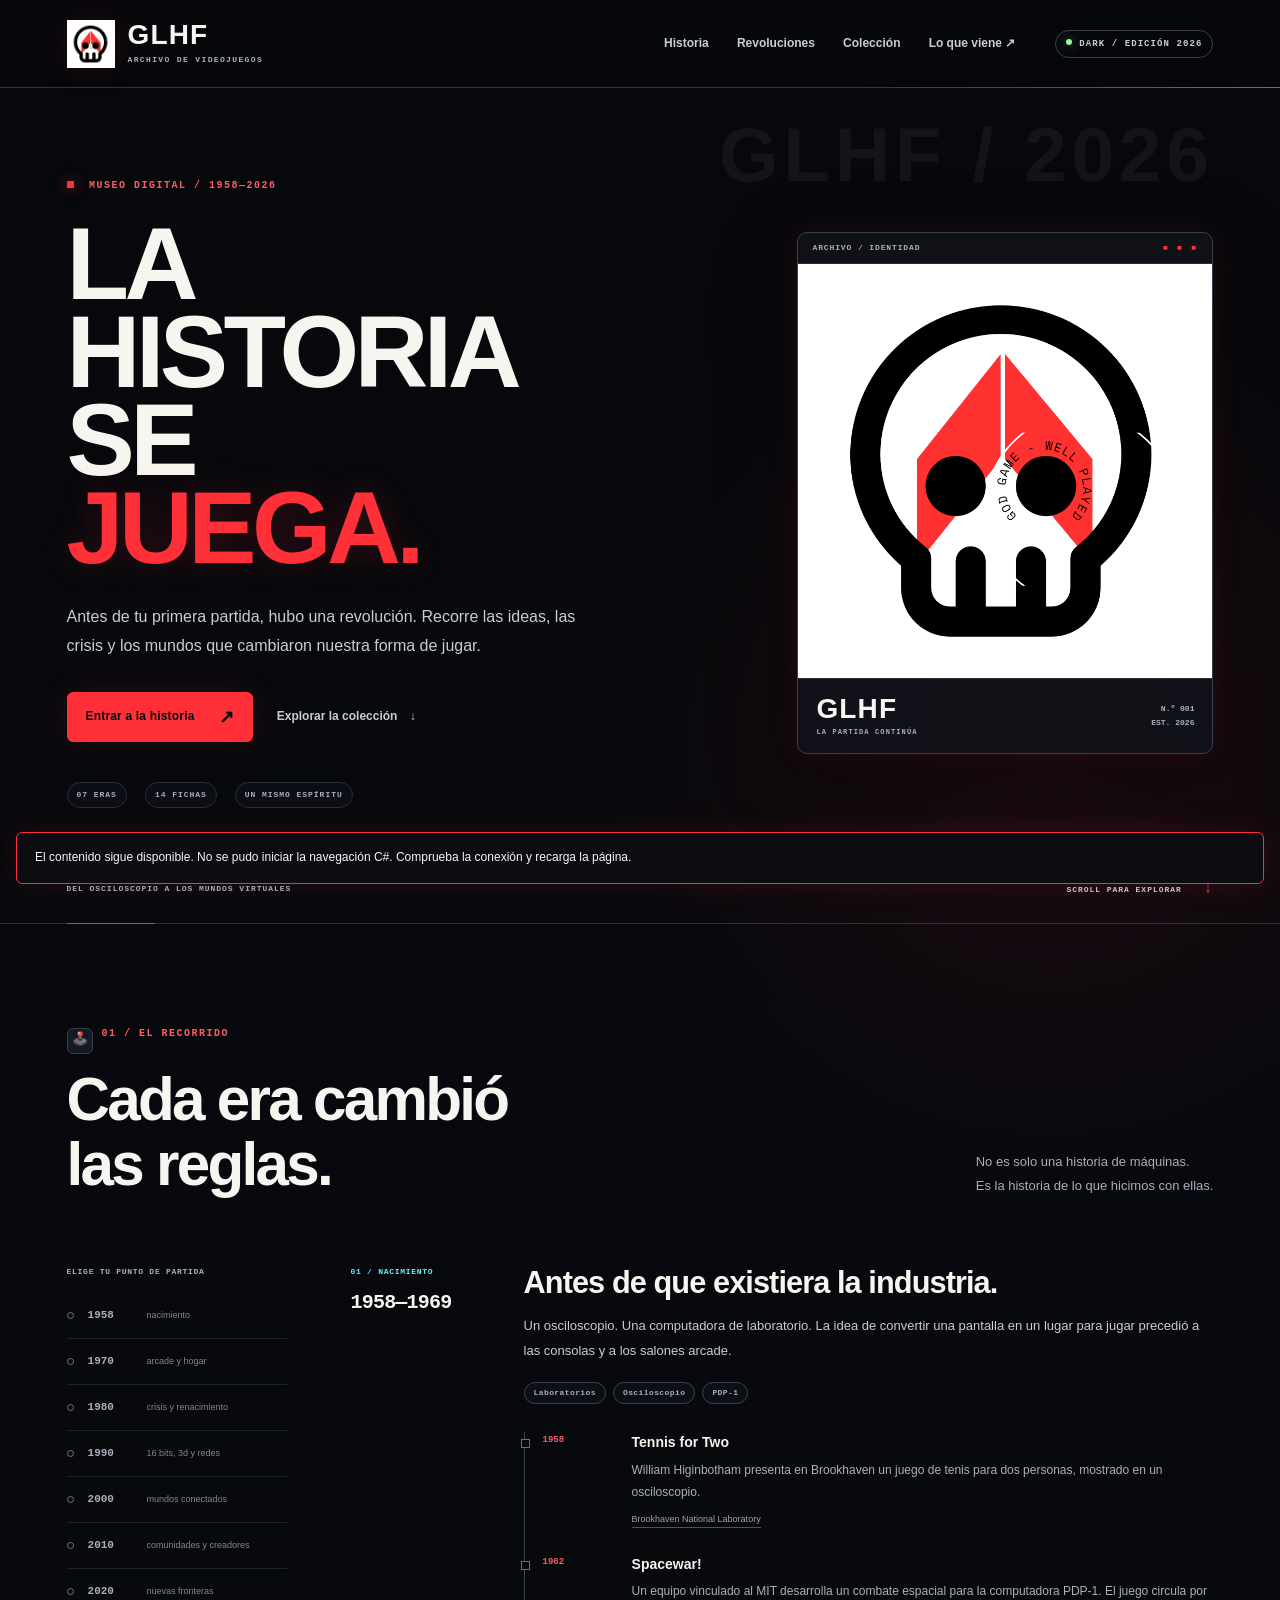
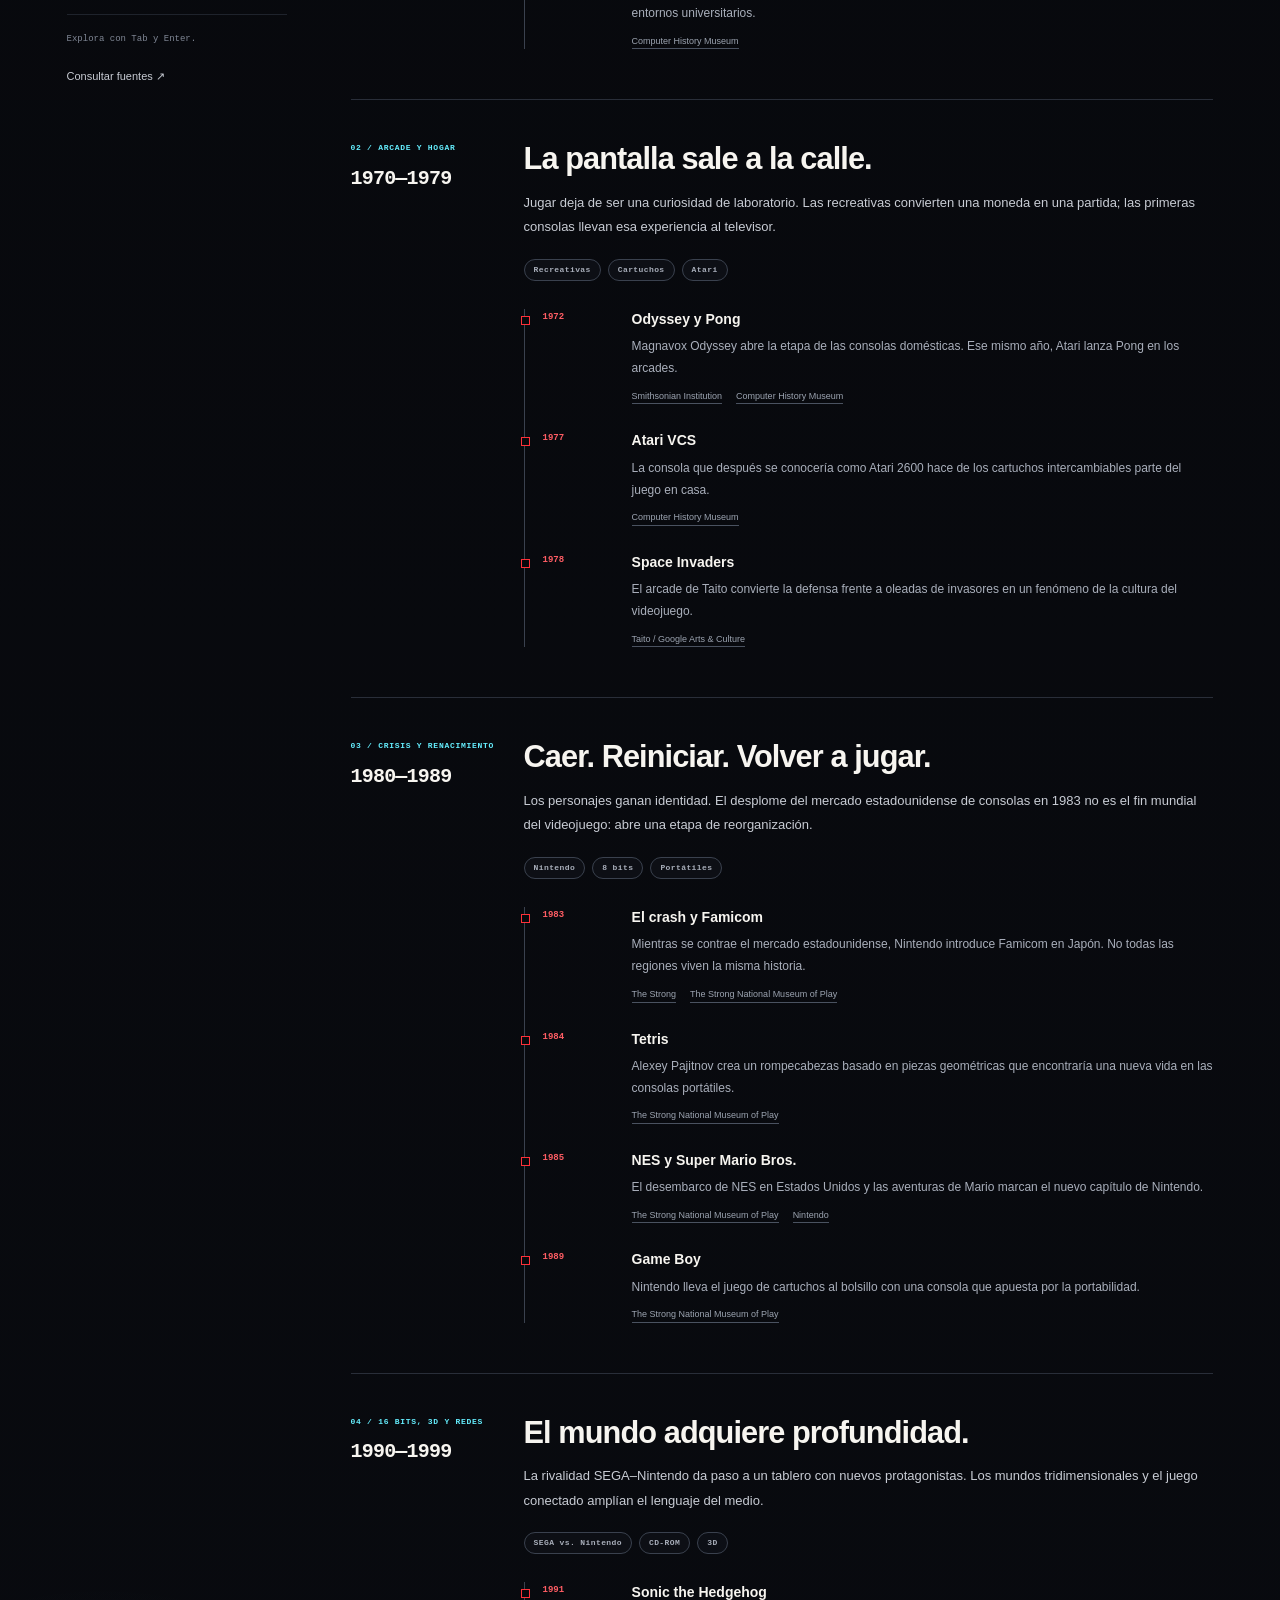
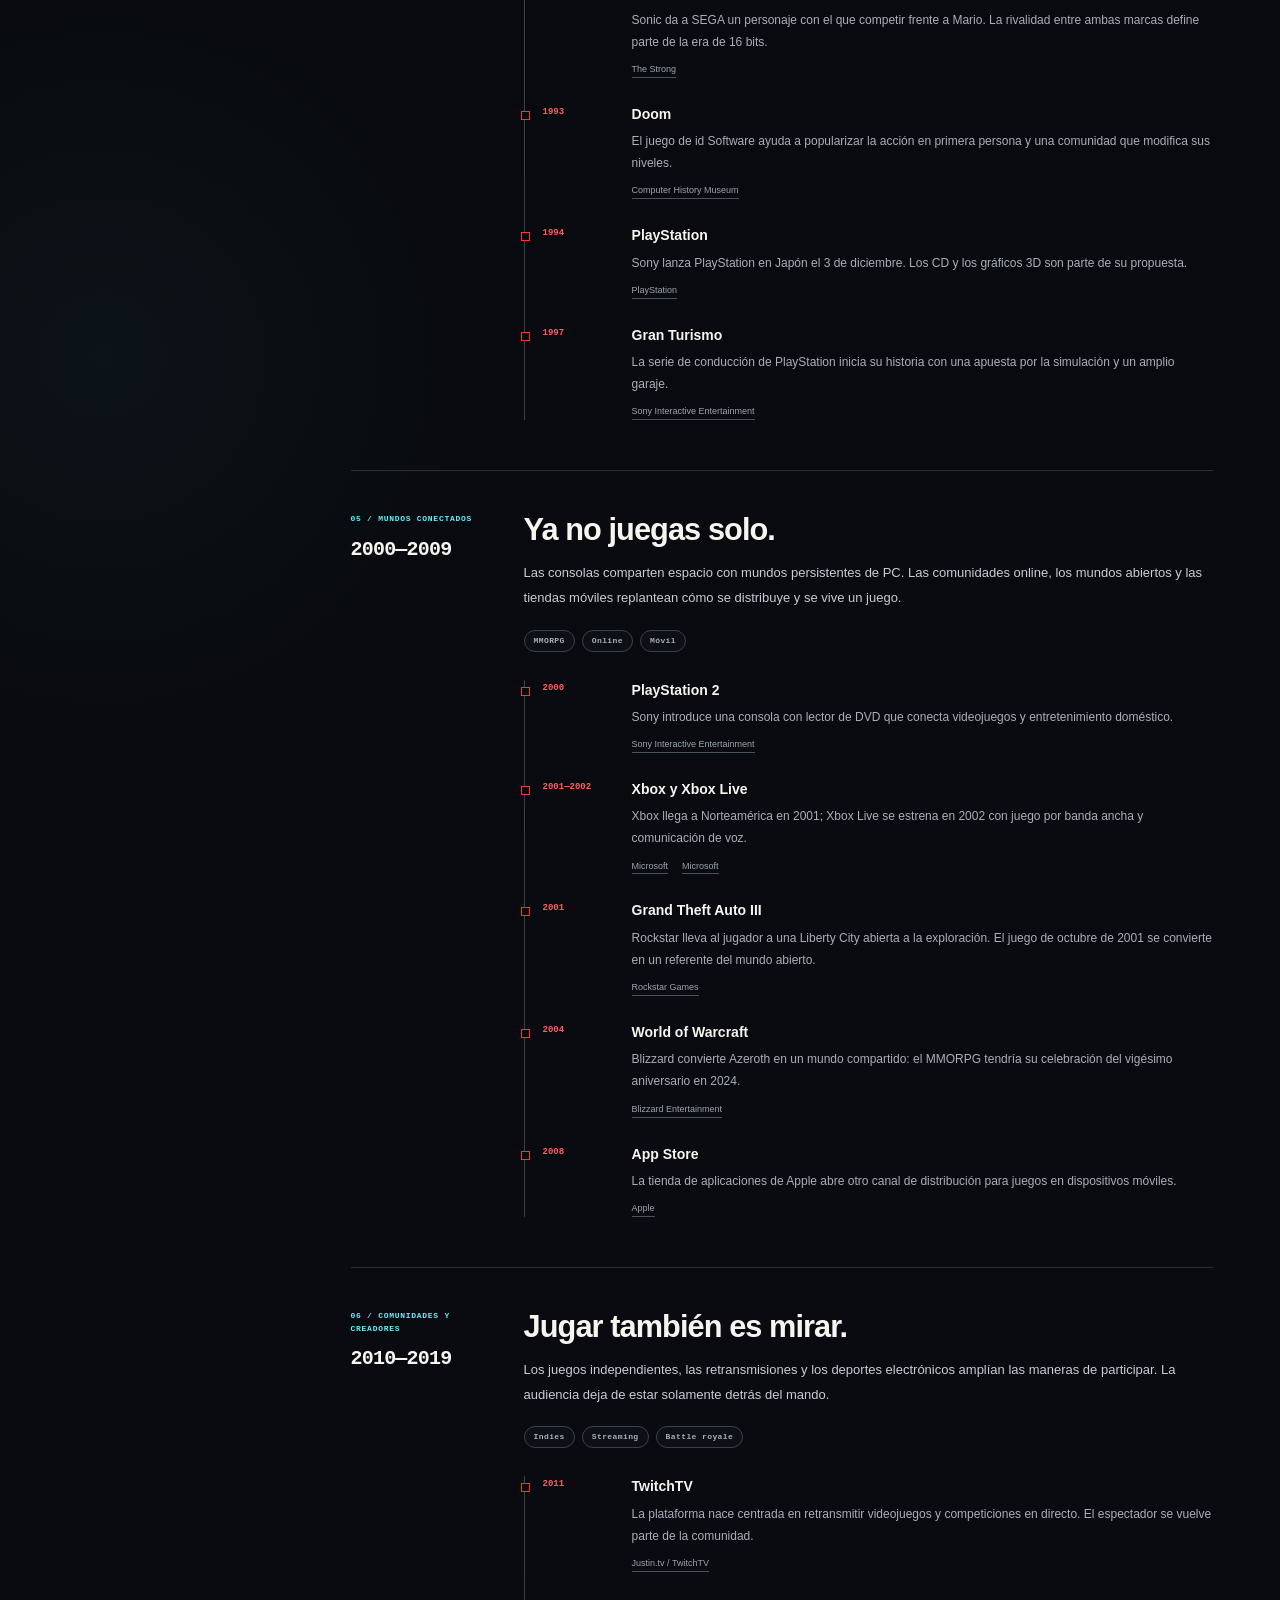
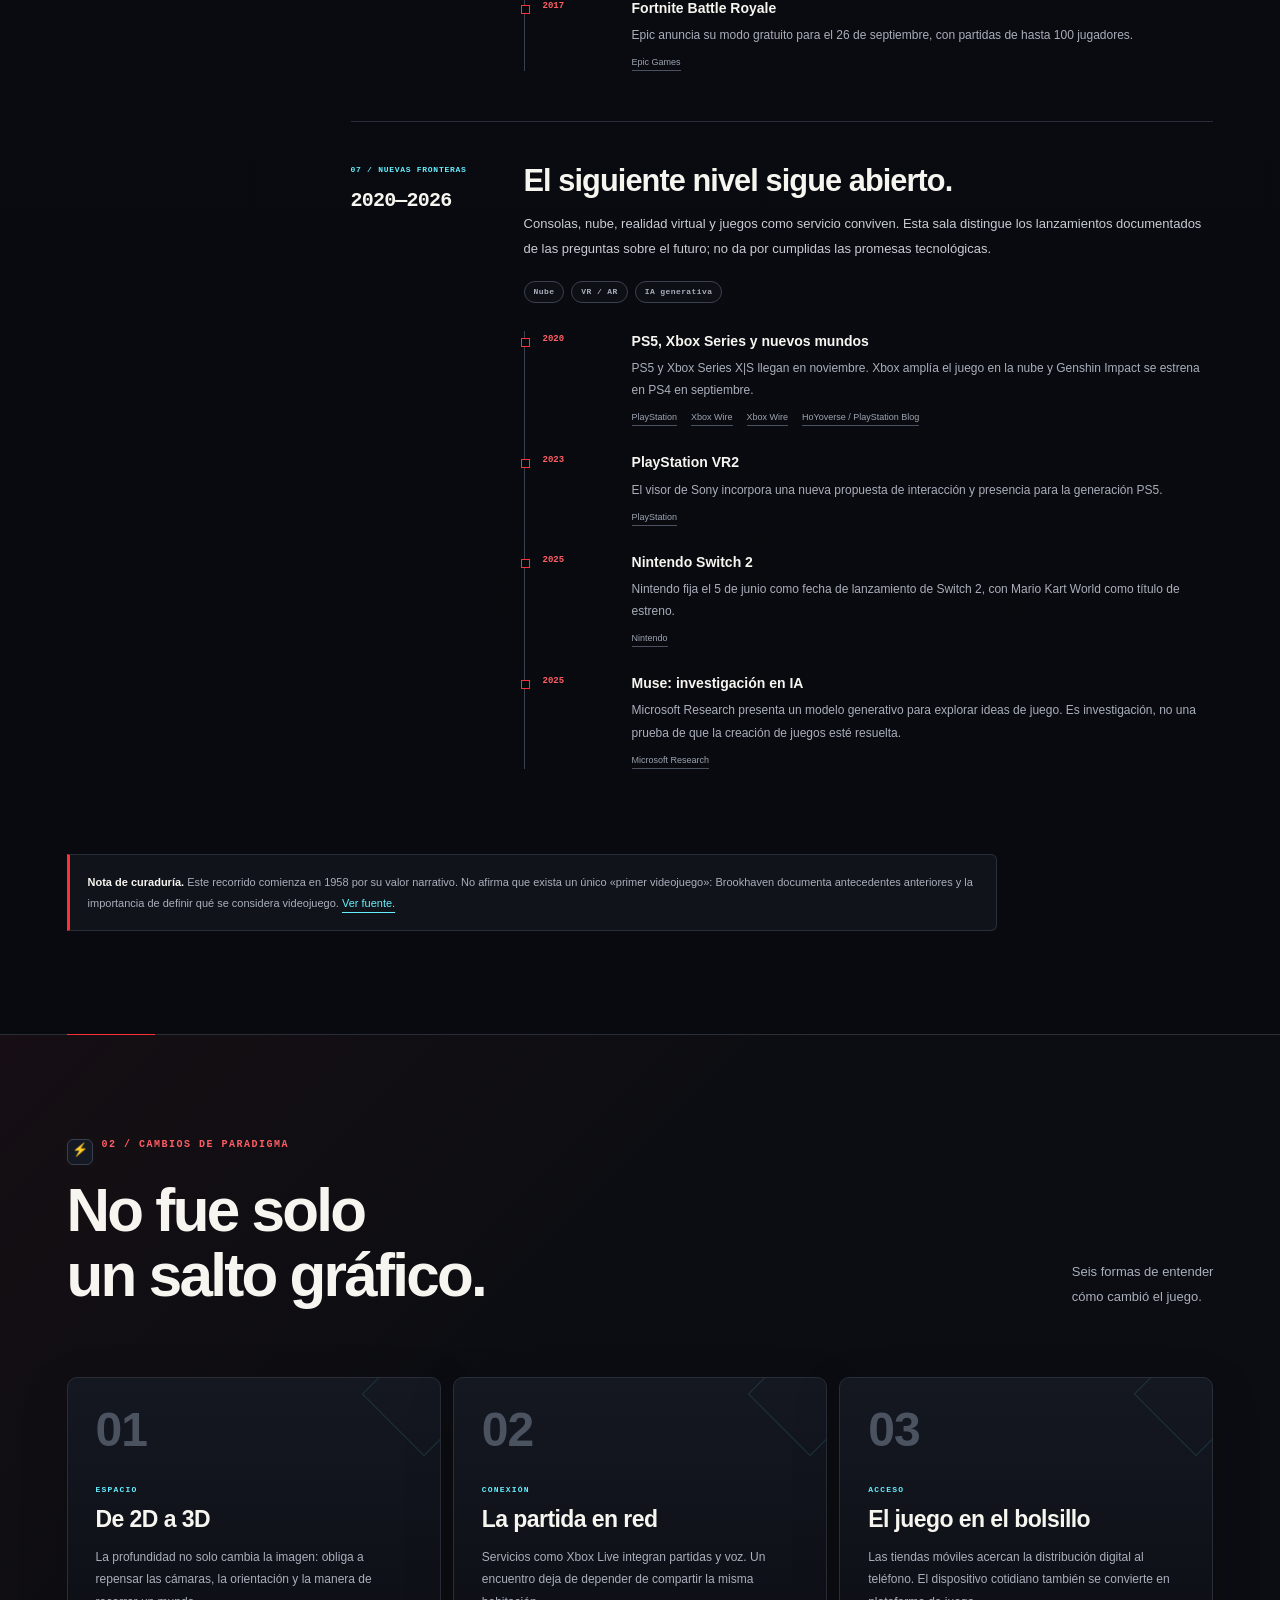
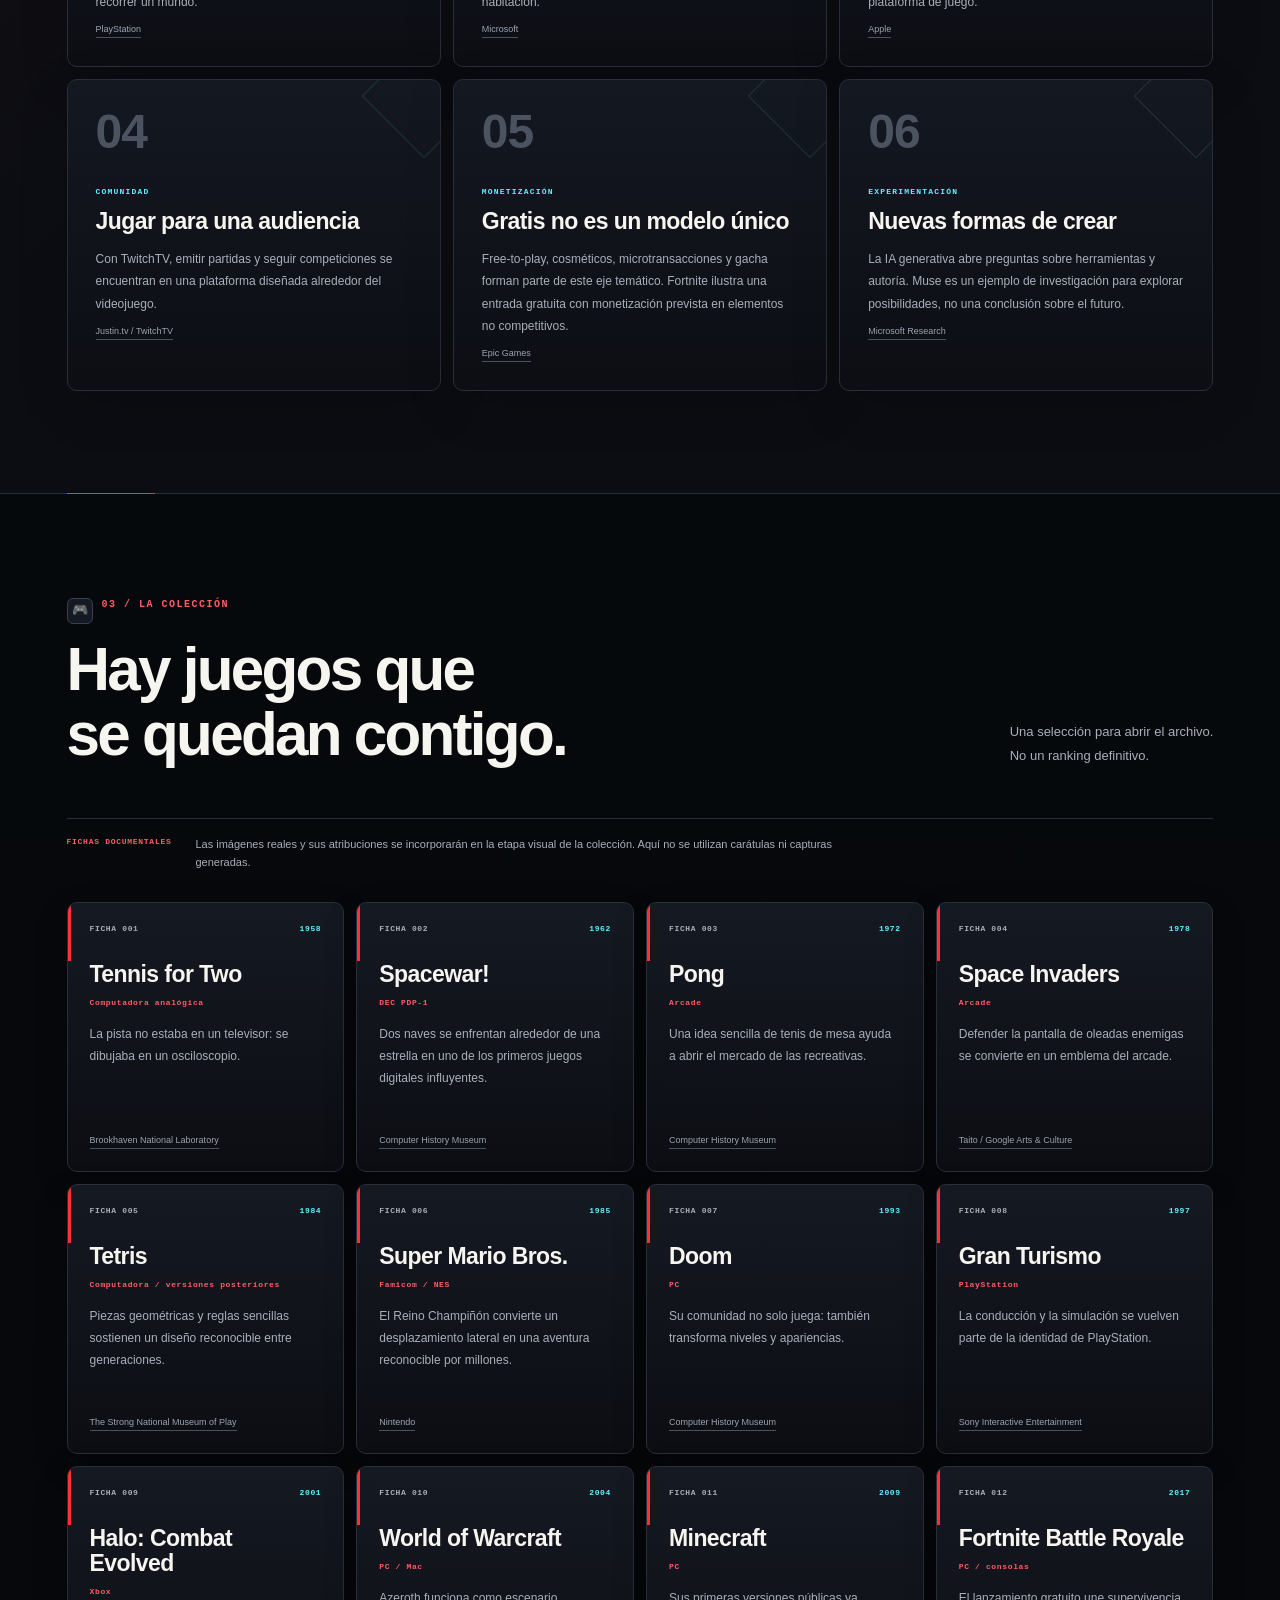
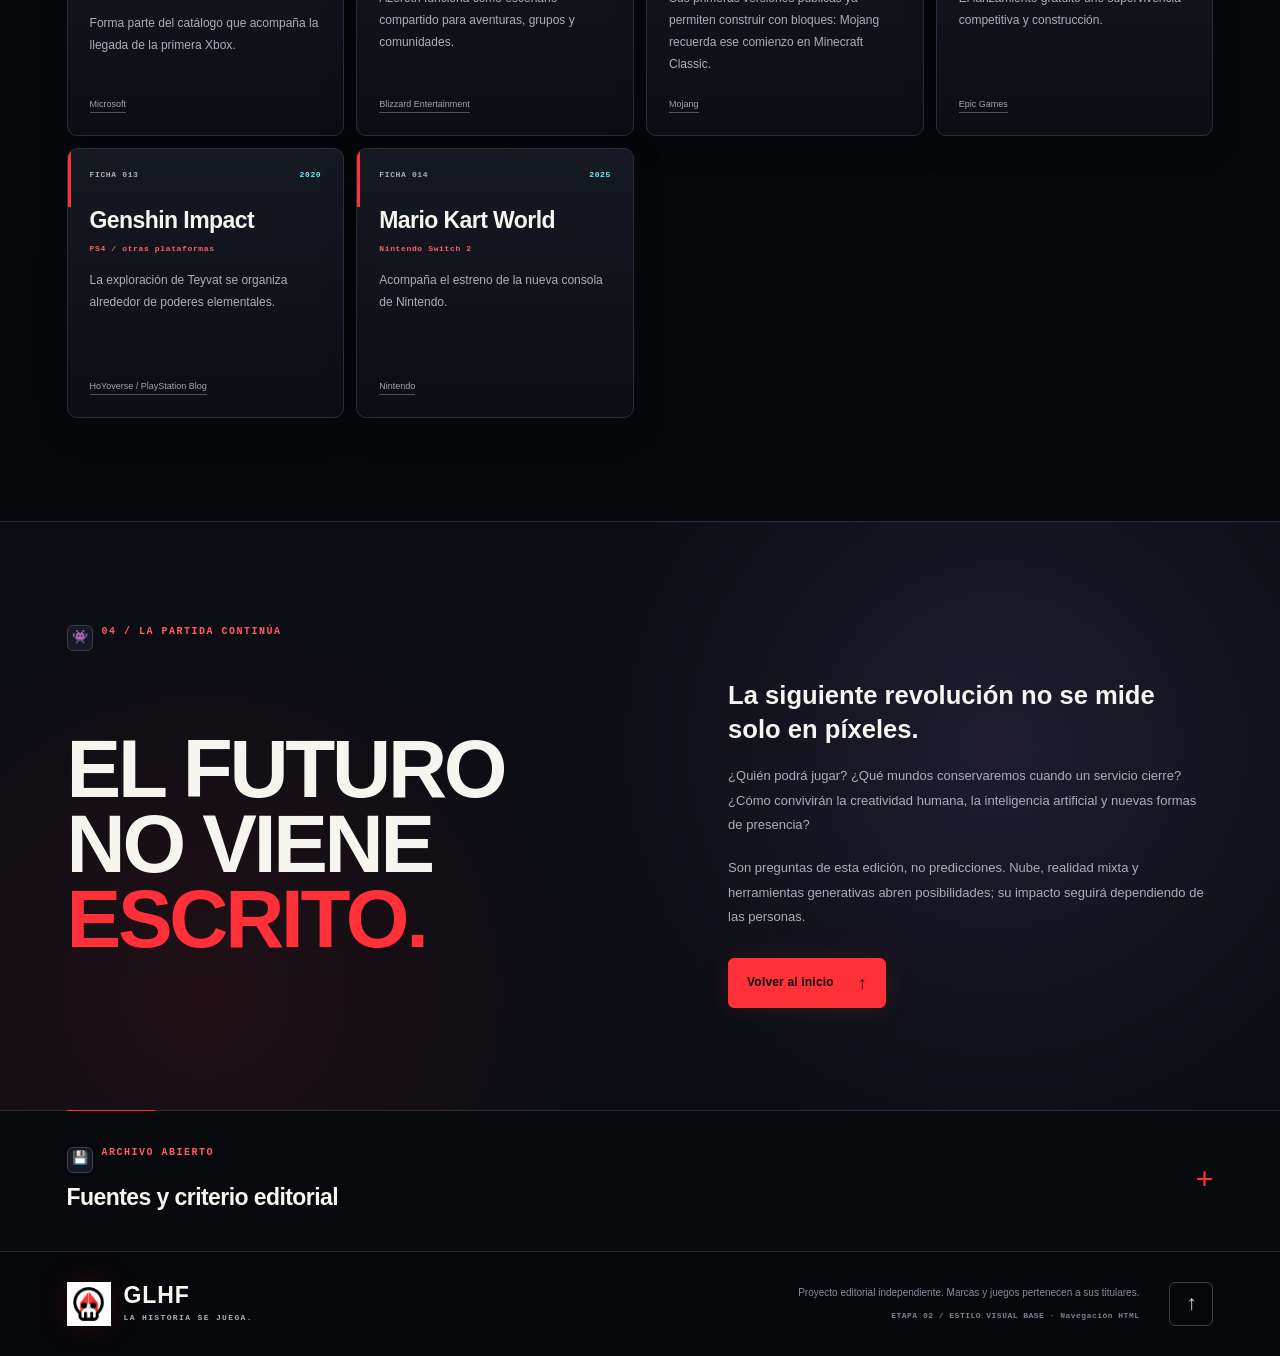
==== commit 9bee8900: "ui/ux" ====
--- a/wwwroot/index.html
+++ b/wwwroot/index.html
@@ -1,12 +1,12 @@
 <!DOCTYPE html>
-<html lang="es" data-engine="static">
+<html lang="es" data-engine="static" data-theme="dark">
 <head>
 <meta charset="utf-8" />
 <meta name="viewport" content="width=device-width, initial-scale=1" />
 <base href="./" />
 <title>GLHF — La historia se juega</title>
 <meta name="description" content="GLHF. Un museo digital sobre la historia de los videojuegos: del laboratorio a las nuevas fronteras del juego. Edición 2026." />
-<meta name="theme-color" content="#111113" />
+<meta name="theme-color" content="#07080c" />
 <meta name="color-scheme" content="dark" />
 <meta name="glhf-mode" content="blazor" />
 <link rel="icon" type="image/png" href="assets/Logo_GgWp.png" />
@@ -20,7 +20,7 @@
 <header class="site-header" id="inicio">
  <a class="brand" href="#inicio" aria-label="GLHF, inicio"><img src="assets/Logo_GgWp.png" width="48" height="48" alt="" /><span>GLHF<span class="brand-subtitle">ARCHIVO DE VIDEOJUEGOS</span></span></a>
  <nav class="main-nav" aria-label="Navegación principal"><a href="#historia">Historia</a><a href="#revoluciones">Revoluciones</a><a href="#coleccion">Colección</a><a href="#futuro">Lo que viene <span aria-hidden="true">↗</span></a></nav>
- <span class="edition">EDICIÓN 2026</span>
+ <span class="edition">DARK / EDICIÓN 2026</span>
 </header>
 <main id="contenido" tabindex="-1">
 <section class="hero" aria-labelledby="hero-title">
@@ -34,29 +34,29 @@
  <div class="hero-bottom"><span>DEL OSCILOSCOPIO A LOS MUNDOS VIRTUALES</span><a href="#historia" aria-label="Bajar a la historia">SCROLL PARA EXPLORAR <span aria-hidden="true">↓</span></a></div>
 </section>
 <section class="history-section section-wrap" id="historia" aria-labelledby="history-title">
- <div class="section-heading"><div><p class="eyebrow">01 / EL RECORRIDO</p><h2 id="history-title">Cada era cambió<br />las reglas.</h2></div><p>No es solo una historia de máquinas.<br />Es la historia de lo que hicimos con ellas.</p></div>
+ <div class="section-heading"><div><p class="eyebrow"><span class="section-icon" aria-hidden="true">🕹️</span>01 / EL RECORRIDO</p><h2 id="history-title">Cada era cambió<br />las reglas.</h2></div><p>No es solo una historia de máquinas.<br />Es la historia de lo que hicimos con ellas.</p></div>
  <div class="history-layout"><aside class="timeline-sidebar" aria-label="Guía del recorrido"><div id="era-controls"><nav class="era-navigation" aria-label="Elegir una era"><p class="eyebrow">ELIGE TU PUNTO DE PARTIDA</p><ol><li><a class="era-link" href="#era-1958" data-era-link="era-1958"><span class="nav-dot" aria-hidden="true"></span><span>1958</span><span class="nav-era-name">nacimiento</span></a></li><li><a class="era-link" href="#era-1970" data-era-link="era-1970"><span class="nav-dot" aria-hidden="true"></span><span>1970</span><span class="nav-era-name">arcade y hogar</span></a></li><li><a class="era-link" href="#era-1980" data-era-link="era-1980"><span class="nav-dot" aria-hidden="true"></span><span>1980</span><span class="nav-era-name">crisis y renacimiento</span></a></li><li><a class="era-link" href="#era-1990" data-era-link="era-1990"><span class="nav-dot" aria-hidden="true"></span><span>1990</span><span class="nav-era-name">16 bits, 3d y redes</span></a></li><li><a class="era-link" href="#era-2000" data-era-link="era-2000"><span class="nav-dot" aria-hidden="true"></span><span>2000</span><span class="nav-era-name">mundos conectados</span></a></li><li><a class="era-link" href="#era-2010" data-era-link="era-2010"><span class="nav-dot" aria-hidden="true"></span><span>2010</span><span class="nav-era-name">comunidades y creadores</span></a></li><li><a class="era-link" href="#era-2020" data-era-link="era-2020"><span class="nav-dot" aria-hidden="true"></span><span>2020</span><span class="nav-era-name">nuevas fronteras</span></a></li></ol><p class="navigation-note">Explora con Tab y Enter.</p></nav></div><a class="source-shortcut" href="#fuentes">Consultar fuentes <span aria-hidden="true">↗</span></a></aside><div class="era-list"><article class="era" id="era-1958" aria-labelledby="era-1958-title" data-era="era-1958">
 <div class="era-stamp"><span class="eyebrow">01 / NACIMIENTO</span><span class="era-period">1958—1969</span></div>
-<div class="era-body"><h3 id="era-1958-title" tabindex="-1">Antes de que existiera la industria.</h3><p class="era-description">Un osciloscopio. Una computadora de laboratorio. La idea de convertir una pantalla en un lugar para jugar precedi&#243; a las consolas y a los salones arcade.</p><div class="tags"><span>Laboratorios</span><span>Osciloscopio</span><span>PDP-1</span></div><ol class="milestones"><li class="milestone"><span class="milestone-year">1958</span><div><h4>Tennis for Two</h4><p>William Higinbotham presenta en Brookhaven un juego de tenis para dos personas, mostrado en un osciloscopio.</p><div class="refs"><a href="#source-bnl">Brookhaven National Laboratory</a></div></div></li><li class="milestone"><span class="milestone-year">1962</span><div><h4>Spacewar!</h4><p>Un equipo vinculado al MIT desarrolla un combate espacial para la computadora PDP-1. El juego circula por entornos universitarios.</p><div class="refs"><a href="#source-chm">Computer History Museum</a></div></div></li></ol></div></article><article class="era" id="era-1970" aria-labelledby="era-1970-title" data-era="era-1970">
+<div class="era-body"><h3 id="era-1958-title" tabindex="-1">Antes de que existiera la industria.</h3><p class="era-description">Un osciloscopio. Una computadora de laboratorio. La idea de convertir una pantalla en un lugar para jugar precedió a las consolas y a los salones arcade.</p><div class="tags"><span>Laboratorios</span><span>Osciloscopio</span><span>PDP-1</span></div><ol class="milestones"><li class="milestone"><span class="milestone-year">1958</span><div><h4>Tennis for Two</h4><p>William Higinbotham presenta en Brookhaven un juego de tenis para dos personas, mostrado en un osciloscopio.</p><div class="refs"><a href="#source-bnl">Brookhaven National Laboratory</a></div></div></li><li class="milestone"><span class="milestone-year">1962</span><div><h4>Spacewar!</h4><p>Un equipo vinculado al MIT desarrolla un combate espacial para la computadora PDP-1. El juego circula por entornos universitarios.</p><div class="refs"><a href="#source-chm">Computer History Museum</a></div></div></li></ol></div></article><article class="era" id="era-1970" aria-labelledby="era-1970-title" data-era="era-1970">
 <div class="era-stamp"><span class="eyebrow">02 / ARCADE Y HOGAR</span><span class="era-period">1970—1979</span></div>
-<div class="era-body"><h3 id="era-1970-title" tabindex="-1">La pantalla sale a la calle.</h3><p class="era-description">Jugar deja de ser una curiosidad de laboratorio. Las recreativas convierten una moneda en una partida; las primeras consolas llevan esa experiencia al televisor.</p><div class="tags"><span>Recreativas</span><span>Cartuchos</span><span>Atari</span></div><ol class="milestones"><li class="milestone"><span class="milestone-year">1972</span><div><h4>Odyssey y Pong</h4><p>Magnavox Odyssey abre la etapa de las consolas dom&#233;sticas. Ese mismo a&#241;o, Atari lanza Pong en los arcades.</p><div class="refs"><a href="#source-odyssey">Smithsonian Institution</a><a href="#source-pong">Computer History Museum</a></div></div></li><li class="milestone"><span class="milestone-year">1977</span><div><h4>Atari VCS</h4><p>La consola que despu&#233;s se conocer&#237;a como Atari 2600 hace de los cartuchos intercambiables parte del juego en casa.</p><div class="refs"><a href="#source-chm">Computer History Museum</a></div></div></li><li class="milestone"><span class="milestone-year">1978</span><div><h4>Space Invaders</h4><p>El arcade de Taito convierte la defensa frente a oleadas de invasores en un fen&#243;meno de la cultura del videojuego.</p><div class="refs"><a href="#source-invaders">Taito / Google Arts &amp; Culture</a></div></div></li></ol></div></article><article class="era" id="era-1980" aria-labelledby="era-1980-title" data-era="era-1980">
+<div class="era-body"><h3 id="era-1970-title" tabindex="-1">La pantalla sale a la calle.</h3><p class="era-description">Jugar deja de ser una curiosidad de laboratorio. Las recreativas convierten una moneda en una partida; las primeras consolas llevan esa experiencia al televisor.</p><div class="tags"><span>Recreativas</span><span>Cartuchos</span><span>Atari</span></div><ol class="milestones"><li class="milestone"><span class="milestone-year">1972</span><div><h4>Odyssey y Pong</h4><p>Magnavox Odyssey abre la etapa de las consolas domésticas. Ese mismo año, Atari lanza Pong en los arcades.</p><div class="refs"><a href="#source-odyssey">Smithsonian Institution</a><a href="#source-pong">Computer History Museum</a></div></div></li><li class="milestone"><span class="milestone-year">1977</span><div><h4>Atari VCS</h4><p>La consola que después se conocería como Atari 2600 hace de los cartuchos intercambiables parte del juego en casa.</p><div class="refs"><a href="#source-chm">Computer History Museum</a></div></div></li><li class="milestone"><span class="milestone-year">1978</span><div><h4>Space Invaders</h4><p>El arcade de Taito convierte la defensa frente a oleadas de invasores en un fenómeno de la cultura del videojuego.</p><div class="refs"><a href="#source-invaders">Taito / Google Arts &amp; Culture</a></div></div></li></ol></div></article><article class="era" id="era-1980" aria-labelledby="era-1980-title" data-era="era-1980">
 <div class="era-stamp"><span class="eyebrow">03 / CRISIS Y RENACIMIENTO</span><span class="era-period">1980—1989</span></div>
-<div class="era-body"><h3 id="era-1980-title" tabindex="-1">Caer. Reiniciar. Volver a jugar.</h3><p class="era-description">Los personajes ganan identidad. El desplome del mercado estadounidense de consolas en 1983 no es el fin mundial del videojuego: abre una etapa de reorganizaci&#243;n.</p><div class="tags"><span>Nintendo</span><span>8 bits</span><span>Port&#225;tiles</span></div><ol class="milestones"><li class="milestone"><span class="milestone-year">1983</span><div><h4>El crash y Famicom</h4><p>Mientras se contrae el mercado estadounidense, Nintendo introduce Famicom en Jap&#243;n. No todas las regiones viven la misma historia.</p><div class="refs"><a href="#source-crash">The Strong</a><a href="#source-strong">The Strong National Museum of Play</a></div></div></li><li class="milestone"><span class="milestone-year">1984</span><div><h4>Tetris</h4><p>Alexey Pajitnov crea un rompecabezas basado en piezas geom&#233;tricas que encontrar&#237;a una nueva vida en las consolas port&#225;tiles.</p><div class="refs"><a href="#source-strong">The Strong National Museum of Play</a></div></div></li><li class="milestone"><span class="milestone-year">1985</span><div><h4>NES y Super Mario Bros.</h4><p>El desembarco de NES en Estados Unidos y las aventuras de Mario marcan el nuevo cap&#237;tulo de Nintendo.</p><div class="refs"><a href="#source-strong">The Strong National Museum of Play</a><a href="#source-mario">Nintendo</a></div></div></li><li class="milestone"><span class="milestone-year">1989</span><div><h4>Game Boy</h4><p>Nintendo lleva el juego de cartuchos al bolsillo con una consola que apuesta por la portabilidad.</p><div class="refs"><a href="#source-strong">The Strong National Museum of Play</a></div></div></li></ol></div></article><article class="era" id="era-1990" aria-labelledby="era-1990-title" data-era="era-1990">
+<div class="era-body"><h3 id="era-1980-title" tabindex="-1">Caer. Reiniciar. Volver a jugar.</h3><p class="era-description">Los personajes ganan identidad. El desplome del mercado estadounidense de consolas en 1983 no es el fin mundial del videojuego: abre una etapa de reorganización.</p><div class="tags"><span>Nintendo</span><span>8 bits</span><span>Portátiles</span></div><ol class="milestones"><li class="milestone"><span class="milestone-year">1983</span><div><h4>El crash y Famicom</h4><p>Mientras se contrae el mercado estadounidense, Nintendo introduce Famicom en Japón. No todas las regiones viven la misma historia.</p><div class="refs"><a href="#source-crash">The Strong</a><a href="#source-strong">The Strong National Museum of Play</a></div></div></li><li class="milestone"><span class="milestone-year">1984</span><div><h4>Tetris</h4><p>Alexey Pajitnov crea un rompecabezas basado en piezas geométricas que encontraría una nueva vida en las consolas portátiles.</p><div class="refs"><a href="#source-strong">The Strong National Museum of Play</a></div></div></li><li class="milestone"><span class="milestone-year">1985</span><div><h4>NES y Super Mario Bros.</h4><p>El desembarco de NES en Estados Unidos y las aventuras de Mario marcan el nuevo capítulo de Nintendo.</p><div class="refs"><a href="#source-strong">The Strong National Museum of Play</a><a href="#source-mario">Nintendo</a></div></div></li><li class="milestone"><span class="milestone-year">1989</span><div><h4>Game Boy</h4><p>Nintendo lleva el juego de cartuchos al bolsillo con una consola que apuesta por la portabilidad.</p><div class="refs"><a href="#source-strong">The Strong National Museum of Play</a></div></div></li></ol></div></article><article class="era" id="era-1990" aria-labelledby="era-1990-title" data-era="era-1990">
 <div class="era-stamp"><span class="eyebrow">04 / 16 BITS, 3D Y REDES</span><span class="era-period">1990—1999</span></div>
-<div class="era-body"><h3 id="era-1990-title" tabindex="-1">El mundo adquiere profundidad.</h3><p class="era-description">La rivalidad SEGA–Nintendo da paso a un tablero con nuevos protagonistas. Los mundos tridimensionales y el juego conectado ampl&#237;an el lenguaje del medio.</p><div class="tags"><span>SEGA vs. Nintendo</span><span>CD-ROM</span><span>3D</span></div><ol class="milestones"><li class="milestone"><span class="milestone-year">1991</span><div><h4>Sonic the Hedgehog</h4><p>Sonic da a SEGA un personaje con el que competir frente a Mario. La rivalidad entre ambas marcas define parte de la era de 16 bits.</p><div class="refs"><a href="#source-sonic">The Strong</a></div></div></li><li class="milestone"><span class="milestone-year">1993</span><div><h4>Doom</h4><p>El juego de id Software ayuda a popularizar la acci&#243;n en primera persona y una comunidad que modifica sus niveles.</p><div class="refs"><a href="#source-chm">Computer History Museum</a></div></div></li><li class="milestone"><span class="milestone-year">1994</span><div><h4>PlayStation</h4><p>Sony lanza PlayStation en Jap&#243;n el 3 de diciembre. Los CD y los gr&#225;ficos 3D son parte de su propuesta.</p><div class="refs"><a href="#source-ps1">PlayStation</a></div></div></li><li class="milestone"><span class="milestone-year">1997</span><div><h4>Gran Turismo</h4><p>La serie de conducci&#243;n de PlayStation inicia su historia con una apuesta por la simulaci&#243;n y un amplio garaje.</p><div class="refs"><a href="#source-sie">Sony Interactive Entertainment</a></div></div></li></ol></div></article><article class="era" id="era-2000" aria-labelledby="era-2000-title" data-era="era-2000">
+<div class="era-body"><h3 id="era-1990-title" tabindex="-1">El mundo adquiere profundidad.</h3><p class="era-description">La rivalidad SEGA–Nintendo da paso a un tablero con nuevos protagonistas. Los mundos tridimensionales y el juego conectado amplían el lenguaje del medio.</p><div class="tags"><span>SEGA vs. Nintendo</span><span>CD-ROM</span><span>3D</span></div><ol class="milestones"><li class="milestone"><span class="milestone-year">1991</span><div><h4>Sonic the Hedgehog</h4><p>Sonic da a SEGA un personaje con el que competir frente a Mario. La rivalidad entre ambas marcas define parte de la era de 16 bits.</p><div class="refs"><a href="#source-sonic">The Strong</a></div></div></li><li class="milestone"><span class="milestone-year">1993</span><div><h4>Doom</h4><p>El juego de id Software ayuda a popularizar la acción en primera persona y una comunidad que modifica sus niveles.</p><div class="refs"><a href="#source-chm">Computer History Museum</a></div></div></li><li class="milestone"><span class="milestone-year">1994</span><div><h4>PlayStation</h4><p>Sony lanza PlayStation en Japón el 3 de diciembre. Los CD y los gráficos 3D son parte de su propuesta.</p><div class="refs"><a href="#source-ps1">PlayStation</a></div></div></li><li class="milestone"><span class="milestone-year">1997</span><div><h4>Gran Turismo</h4><p>La serie de conducción de PlayStation inicia su historia con una apuesta por la simulación y un amplio garaje.</p><div class="refs"><a href="#source-sie">Sony Interactive Entertainment</a></div></div></li></ol></div></article><article class="era" id="era-2000" aria-labelledby="era-2000-title" data-era="era-2000">
 <div class="era-stamp"><span class="eyebrow">05 / MUNDOS CONECTADOS</span><span class="era-period">2000—2009</span></div>
-<div class="era-body"><h3 id="era-2000-title" tabindex="-1">Ya no juegas solo.</h3><p class="era-description">Las consolas comparten espacio con mundos persistentes de PC. Las comunidades online, los mundos abiertos y las tiendas m&#243;viles replantean c&#243;mo se distribuye y se vive un juego.</p><div class="tags"><span>MMORPG</span><span>Online</span><span>M&#243;vil</span></div><ol class="milestones"><li class="milestone"><span class="milestone-year">2000</span><div><h4>PlayStation 2</h4><p>Sony introduce una consola con lector de DVD que conecta videojuegos y entretenimiento dom&#233;stico.</p><div class="refs"><a href="#source-sie">Sony Interactive Entertainment</a></div></div></li><li class="milestone"><span class="milestone-year">2001—2002</span><div><h4>Xbox y Xbox Live</h4><p>Xbox llega a Norteam&#233;rica en 2001; Xbox Live se estrena en 2002 con juego por banda ancha y comunicaci&#243;n de voz.</p><div class="refs"><a href="#source-xbox">Microsoft</a><a href="#source-live">Microsoft</a></div></div></li><li class="milestone"><span class="milestone-year">2001</span><div><h4>Grand Theft Auto III</h4><p>Rockstar lleva al jugador a una Liberty City abierta a la exploraci&#243;n. El juego de octubre de 2001 se convierte en un referente del mundo abierto.</p><div class="refs"><a href="#source-gta3">Rockstar Games</a></div></div></li><li class="milestone"><span class="milestone-year">2004</span><div><h4>World of Warcraft</h4><p>Blizzard convierte Azeroth en un mundo compartido: el MMORPG tendr&#237;a su celebraci&#243;n del vig&#233;simo aniversario en 2024.</p><div class="refs"><a href="#source-wow">Blizzard Entertainment</a></div></div></li><li class="milestone"><span class="milestone-year">2008</span><div><h4>App Store</h4><p>La tienda de aplicaciones de Apple abre otro canal de distribuci&#243;n para juegos en dispositivos m&#243;viles.</p><div class="refs"><a href="#source-apple">Apple</a></div></div></li></ol></div></article><article class="era" id="era-2010" aria-labelledby="era-2010-title" data-era="era-2010">
+<div class="era-body"><h3 id="era-2000-title" tabindex="-1">Ya no juegas solo.</h3><p class="era-description">Las consolas comparten espacio con mundos persistentes de PC. Las comunidades online, los mundos abiertos y las tiendas móviles replantean cómo se distribuye y se vive un juego.</p><div class="tags"><span>MMORPG</span><span>Online</span><span>Móvil</span></div><ol class="milestones"><li class="milestone"><span class="milestone-year">2000</span><div><h4>PlayStation 2</h4><p>Sony introduce una consola con lector de DVD que conecta videojuegos y entretenimiento doméstico.</p><div class="refs"><a href="#source-sie">Sony Interactive Entertainment</a></div></div></li><li class="milestone"><span class="milestone-year">2001—2002</span><div><h4>Xbox y Xbox Live</h4><p>Xbox llega a Norteamérica en 2001; Xbox Live se estrena en 2002 con juego por banda ancha y comunicación de voz.</p><div class="refs"><a href="#source-xbox">Microsoft</a><a href="#source-live">Microsoft</a></div></div></li><li class="milestone"><span class="milestone-year">2001</span><div><h4>Grand Theft Auto III</h4><p>Rockstar lleva al jugador a una Liberty City abierta a la exploración. El juego de octubre de 2001 se convierte en un referente del mundo abierto.</p><div class="refs"><a href="#source-gta3">Rockstar Games</a></div></div></li><li class="milestone"><span class="milestone-year">2004</span><div><h4>World of Warcraft</h4><p>Blizzard convierte Azeroth en un mundo compartido: el MMORPG tendría su celebración del vigésimo aniversario en 2024.</p><div class="refs"><a href="#source-wow">Blizzard Entertainment</a></div></div></li><li class="milestone"><span class="milestone-year">2008</span><div><h4>App Store</h4><p>La tienda de aplicaciones de Apple abre otro canal de distribución para juegos en dispositivos móviles.</p><div class="refs"><a href="#source-apple">Apple</a></div></div></li></ol></div></article><article class="era" id="era-2010" aria-labelledby="era-2010-title" data-era="era-2010">
 <div class="era-stamp"><span class="eyebrow">06 / COMUNIDADES Y CREADORES</span><span class="era-period">2010—2019</span></div>
-<div class="era-body"><h3 id="era-2010-title" tabindex="-1">Jugar tambi&#233;n es mirar.</h3><p class="era-description">Los juegos independientes, las retransmisiones y los deportes electr&#243;nicos ampl&#237;an las maneras de participar. La audiencia deja de estar solamente detr&#225;s del mando.</p><div class="tags"><span>Indies</span><span>Streaming</span><span>Battle royale</span></div><ol class="milestones"><li class="milestone"><span class="milestone-year">2011</span><div><h4>TwitchTV</h4><p>La plataforma nace centrada en retransmitir videojuegos y competiciones en directo. El espectador se vuelve parte de la comunidad.</p><div class="refs"><a href="#source-twitch">Justin.tv / TwitchTV</a></div></div></li><li class="milestone"><span class="milestone-year">2017</span><div><h4>Fortnite Battle Royale</h4><p>Epic anuncia su modo gratuito para el 26 de septiembre, con partidas de hasta 100 jugadores.</p><div class="refs"><a href="#source-fortnite">Epic Games</a></div></div></li></ol></div></article><article class="era" id="era-2020" aria-labelledby="era-2020-title" data-era="era-2020">
+<div class="era-body"><h3 id="era-2010-title" tabindex="-1">Jugar también es mirar.</h3><p class="era-description">Los juegos independientes, las retransmisiones y los deportes electrónicos amplían las maneras de participar. La audiencia deja de estar solamente detrás del mando.</p><div class="tags"><span>Indies</span><span>Streaming</span><span>Battle royale</span></div><ol class="milestones"><li class="milestone"><span class="milestone-year">2011</span><div><h4>TwitchTV</h4><p>La plataforma nace centrada en retransmitir videojuegos y competiciones en directo. El espectador se vuelve parte de la comunidad.</p><div class="refs"><a href="#source-twitch">Justin.tv / TwitchTV</a></div></div></li><li class="milestone"><span class="milestone-year">2017</span><div><h4>Fortnite Battle Royale</h4><p>Epic anuncia su modo gratuito para el 26 de septiembre, con partidas de hasta 100 jugadores.</p><div class="refs"><a href="#source-fortnite">Epic Games</a></div></div></li></ol></div></article><article class="era" id="era-2020" aria-labelledby="era-2020-title" data-era="era-2020">
 <div class="era-stamp"><span class="eyebrow">07 / NUEVAS FRONTERAS</span><span class="era-period">2020—2026</span></div>
-<div class="era-body"><h3 id="era-2020-title" tabindex="-1">El siguiente nivel sigue abierto.</h3><p class="era-description">Consolas, nube, realidad virtual y juegos como servicio conviven. Esta sala distingue los lanzamientos documentados de las preguntas sobre el futuro; no da por cumplidas las promesas tecnol&#243;gicas.</p><div class="tags"><span>Nube</span><span>VR / AR</span><span>IA generativa</span></div><ol class="milestones"><li class="milestone"><span class="milestone-year">2020</span><div><h4>PS5, Xbox Series y nuevos mundos</h4><p>PS5 y Xbox Series X|S llegan en noviembre. Xbox ampl&#237;a el juego en la nube y Genshin Impact se estrena en PS4 en septiembre.</p><div class="refs"><a href="#source-ps5">PlayStation</a><a href="#source-series">Xbox Wire</a><a href="#source-cloud">Xbox Wire</a><a href="#source-genshin">HoYoverse / PlayStation Blog</a></div></div></li><li class="milestone"><span class="milestone-year">2023</span><div><h4>PlayStation VR2</h4><p>El visor de Sony incorpora una nueva propuesta de interacci&#243;n y presencia para la generaci&#243;n PS5.</p><div class="refs"><a href="#source-ps5">PlayStation</a></div></div></li><li class="milestone"><span class="milestone-year">2025</span><div><h4>Nintendo Switch 2</h4><p>Nintendo fija el 5 de junio como fecha de lanzamiento de Switch 2, con Mario Kart World como t&#237;tulo de estreno.</p><div class="refs"><a href="#source-switch2">Nintendo</a></div></div></li><li class="milestone"><span class="milestone-year">2025</span><div><h4>Muse: investigaci&#243;n en IA</h4><p>Microsoft Research presenta un modelo generativo para explorar ideas de juego. Es investigaci&#243;n, no una prueba de que la creaci&#243;n de juegos est&#233; resuelta.</p><div class="refs"><a href="#source-muse">Microsoft Research</a></div></div></li></ol></div></article></div></div>
+<div class="era-body"><h3 id="era-2020-title" tabindex="-1">El siguiente nivel sigue abierto.</h3><p class="era-description">Consolas, nube, realidad virtual y juegos como servicio conviven. Esta sala distingue los lanzamientos documentados de las preguntas sobre el futuro; no da por cumplidas las promesas tecnológicas.</p><div class="tags"><span>Nube</span><span>VR / AR</span><span>IA generativa</span></div><ol class="milestones"><li class="milestone"><span class="milestone-year">2020</span><div><h4>PS5, Xbox Series y nuevos mundos</h4><p>PS5 y Xbox Series X|S llegan en noviembre. Xbox amplía el juego en la nube y Genshin Impact se estrena en PS4 en septiembre.</p><div class="refs"><a href="#source-ps5">PlayStation</a><a href="#source-series">Xbox Wire</a><a href="#source-cloud">Xbox Wire</a><a href="#source-genshin">HoYoverse / PlayStation Blog</a></div></div></li><li class="milestone"><span class="milestone-year">2023</span><div><h4>PlayStation VR2</h4><p>El visor de Sony incorpora una nueva propuesta de interacción y presencia para la generación PS5.</p><div class="refs"><a href="#source-ps5">PlayStation</a></div></div></li><li class="milestone"><span class="milestone-year">2025</span><div><h4>Nintendo Switch 2</h4><p>Nintendo fija el 5 de junio como fecha de lanzamiento de Switch 2, con Mario Kart World como título de estreno.</p><div class="refs"><a href="#source-switch2">Nintendo</a></div></div></li><li class="milestone"><span class="milestone-year">2025</span><div><h4>Muse: investigación en IA</h4><p>Microsoft Research presenta un modelo generativo para explorar ideas de juego. Es investigación, no una prueba de que la creación de juegos esté resuelta.</p><div class="refs"><a href="#source-muse">Microsoft Research</a></div></div></li></ol></div></article></div></div>
  <p class="editorial-note"><strong>Nota de curaduría.</strong> Este recorrido comienza en 1958 por su valor narrativo. No afirma que exista un único «primer videojuego»: Brookhaven documenta antecedentes anteriores y la importancia de definir qué se considera videojuego. <a href="#source-bnl">Ver fuente.</a></p>
 </section>
-<section class="revolutions-section section-wrap" id="revoluciones" aria-labelledby="revolutions-title"><div class="section-heading"><div><p class="eyebrow">02 / CAMBIOS DE PARADIGMA</p><h2 id="revolutions-title">No fue solo<br />un salto gráfico.</h2></div><p>Seis formas de entender<br />cómo cambió el juego.</p></div><div class="revolution-grid"><article class="revolution"><span class="revolution-number" aria-hidden="true">01</span><span class="eyebrow">ESPACIO</span><h3>De 2D a 3D</h3><p>La profundidad no solo cambia la imagen: obliga a repensar las c&#225;maras, la orientaci&#243;n y la manera de recorrer un mundo.</p><div class="refs"><a href="#source-ps1">PlayStation</a></div></article><article class="revolution"><span class="revolution-number" aria-hidden="true">02</span><span class="eyebrow">CONEXI&#211;N</span><h3>La partida en red</h3><p>Servicios como Xbox Live integran partidas y voz. Un encuentro deja de depender de compartir la misma habitaci&#243;n.</p><div class="refs"><a href="#source-live">Microsoft</a></div></article><article class="revolution"><span class="revolution-number" aria-hidden="true">03</span><span class="eyebrow">ACCESO</span><h3>El juego en el bolsillo</h3><p>Las tiendas m&#243;viles acercan la distribuci&#243;n digital al tel&#233;fono. El dispositivo cotidiano tambi&#233;n se convierte en plataforma de juego.</p><div class="refs"><a href="#source-apple">Apple</a></div></article><article class="revolution"><span class="revolution-number" aria-hidden="true">04</span><span class="eyebrow">COMUNIDAD</span><h3>Jugar para una audiencia</h3><p>Con TwitchTV, emitir partidas y seguir competiciones se encuentran en una plataforma dise&#241;ada alrededor del videojuego.</p><div class="refs"><a href="#source-twitch">Justin.tv / TwitchTV</a></div></article><article class="revolution"><span class="revolution-number" aria-hidden="true">05</span><span class="eyebrow">MONETIZACI&#211;N</span><h3>Gratis no es un modelo &#250;nico</h3><p>Free-to-play, cosm&#233;ticos, microtransacciones y gacha forman parte de este eje tem&#225;tico. Fortnite ilustra una entrada gratuita con monetizaci&#243;n prevista en elementos no competitivos.</p><div class="refs"><a href="#source-fortnite">Epic Games</a></div></article><article class="revolution"><span class="revolution-number" aria-hidden="true">06</span><span class="eyebrow">EXPERIMENTACI&#211;N</span><h3>Nuevas formas de crear</h3><p>La IA generativa abre preguntas sobre herramientas y autor&#237;a. Muse es un ejemplo de investigaci&#243;n para explorar posibilidades, no una conclusi&#243;n sobre el futuro.</p><div class="refs"><a href="#source-muse">Microsoft Research</a></div></article></div></section>
-<section class="collection-section section-wrap" id="coleccion" aria-labelledby="collection-title"><div class="section-heading"><div><p class="eyebrow">03 / LA COLECCIÓN</p><h2 id="collection-title">Hay juegos que<br />se quedan contigo.</h2></div><p>Una selección para abrir el archivo.<br />No un ranking definitivo.</p></div><div class="gallery-note"><span class="label">FICHAS DOCUMENTALES</span><p>Las imágenes reales y sus atribuciones se incorporarán en la etapa visual de la colección. Aquí no se utilizan carátulas ni capturas generadas.</p></div><div class="game-grid"><article class="game-card" data-game-era="era-1958"><div class="game-top"><span>FICHA 001</span><span>1958</span></div><h3>Tennis for Two</h3><p class="game-platform">Computadora anal&#243;gica</p><p>La pista no estaba en un televisor: se dibujaba en un osciloscopio.</p><div class="refs"><a href="#source-bnl">Brookhaven National Laboratory</a></div></article><article class="game-card" data-game-era="era-1958"><div class="game-top"><span>FICHA 002</span><span>1962</span></div><h3>Spacewar!</h3><p class="game-platform">DEC PDP-1</p><p>Dos naves se enfrentan alrededor de una estrella en uno de los primeros juegos digitales influyentes.</p><div class="refs"><a href="#source-chm">Computer History Museum</a></div></article><article class="game-card" data-game-era="era-1970"><div class="game-top"><span>FICHA 003</span><span>1972</span></div><h3>Pong</h3><p class="game-platform">Arcade</p><p>Una idea sencilla de tenis de mesa ayuda a abrir el mercado de las recreativas.</p><div class="refs"><a href="#source-pong">Computer History Museum</a></div></article><article class="game-card" data-game-era="era-1970"><div class="game-top"><span>FICHA 004</span><span>1978</span></div><h3>Space Invaders</h3><p class="game-platform">Arcade</p><p>Defender la pantalla de oleadas enemigas se convierte en un emblema del arcade.</p><div class="refs"><a href="#source-invaders">Taito / Google Arts &amp; Culture</a></div></article><article class="game-card" data-game-era="era-1980"><div class="game-top"><span>FICHA 005</span><span>1984</span></div><h3>Tetris</h3><p class="game-platform">Computadora / versiones posteriores</p><p>Piezas geom&#233;tricas y reglas sencillas sostienen un dise&#241;o reconocible entre generaciones.</p><div class="refs"><a href="#source-strong">The Strong National Museum of Play</a></div></article><article class="game-card" data-game-era="era-1980"><div class="game-top"><span>FICHA 006</span><span>1985</span></div><h3>Super Mario Bros.</h3><p class="game-platform">Famicom / NES</p><p>El Reino Champi&#241;&#243;n convierte un desplazamiento lateral en una aventura reconocible por millones.</p><div class="refs"><a href="#source-mario">Nintendo</a></div></article><article class="game-card" data-game-era="era-1990"><div class="game-top"><span>FICHA 007</span><span>1993</span></div><h3>Doom</h3><p class="game-platform">PC</p><p>Su comunidad no solo juega: tambi&#233;n transforma niveles y apariencias.</p><div class="refs"><a href="#source-chm">Computer History Museum</a></div></article><article class="game-card" data-game-era="era-1990"><div class="game-top"><span>FICHA 008</span><span>1997</span></div><h3>Gran Turismo</h3><p class="game-platform">PlayStation</p><p>La conducci&#243;n y la simulaci&#243;n se vuelven parte de la identidad de PlayStation.</p><div class="refs"><a href="#source-sie">Sony Interactive Entertainment</a></div></article><article class="game-card" data-game-era="era-2000"><div class="game-top"><span>FICHA 009</span><span>2001</span></div><h3>Halo: Combat Evolved</h3><p class="game-platform">Xbox</p><p>Forma parte del cat&#225;logo que acompa&#241;a la llegada de la primera Xbox.</p><div class="refs"><a href="#source-xbox">Microsoft</a></div></article><article class="game-card" data-game-era="era-2000"><div class="game-top"><span>FICHA 010</span><span>2004</span></div><h3>World of Warcraft</h3><p class="game-platform">PC / Mac</p><p>Azeroth funciona como escenario compartido para aventuras, grupos y comunidades.</p><div class="refs"><a href="#source-wow">Blizzard Entertainment</a></div></article><article class="game-card" data-game-era="era-2000"><div class="game-top"><span>FICHA 011</span><span>2009</span></div><h3>Minecraft</h3><p class="game-platform">PC</p><p>Sus primeras versiones p&#250;blicas ya permiten construir con bloques: Mojang recuerda ese comienzo en Minecraft Classic.</p><div class="refs"><a href="#source-minecraft">Mojang</a></div></article><article class="game-card" data-game-era="era-2010"><div class="game-top"><span>FICHA 012</span><span>2017</span></div><h3>Fortnite Battle Royale</h3><p class="game-platform">PC / consolas</p><p>El lanzamiento gratuito une supervivencia competitiva y construcci&#243;n.</p><div class="refs"><a href="#source-fortnite">Epic Games</a></div></article><article class="game-card" data-game-era="era-2020"><div class="game-top"><span>FICHA 013</span><span>2020</span></div><h3>Genshin Impact</h3><p class="game-platform">PS4 / otras plataformas</p><p>La exploraci&#243;n de Teyvat se organiza alrededor de poderes elementales.</p><div class="refs"><a href="#source-genshin">HoYoverse / PlayStation Blog</a></div></article><article class="game-card" data-game-era="era-2020"><div class="game-top"><span>FICHA 014</span><span>2025</span></div><h3>Mario Kart World</h3><p class="game-platform">Nintendo Switch 2</p><p>Acompa&#241;a el estreno de la nueva consola de Nintendo.</p><div class="refs"><a href="#source-switch2">Nintendo</a></div></article></div></section>
-<section class="future-section section-wrap" id="futuro" aria-labelledby="future-title"><p class="eyebrow">04 / LA PARTIDA CONTINÚA</p><div class="future-layout"><h2 id="future-title">EL FUTURO<br />NO VIENE<br /><span>ESCRITO.</span></h2><div><p class="future-lead">La siguiente revolución no se mide solo en píxeles.</p><p>¿Quién podrá jugar? ¿Qué mundos conservaremos cuando un servicio cierre? ¿Cómo convivirán la creatividad humana, la inteligencia artificial y nuevas formas de presencia?</p><p>Son preguntas de esta edición, no predicciones. Nube, realidad mixta y herramientas generativas abren posibilidades; su impacto seguirá dependiendo de las personas.</p><a class="button primary" href="#inicio">Volver al inicio <span aria-hidden="true">↑</span></a></div></div></section>
-<section class="sources-section section-wrap" id="fuentes" aria-labelledby="sources-title"><details><summary id="sources-title"><span><span class="eyebrow">ARCHIVO ABIERTO</span><span class="sources-heading">Fuentes y criterio editorial</span></span><span class="details-symbol" aria-hidden="true">+</span></summary><div class="sources-body"><p>Textos editoriales de GLHF apoyados en archivos de museos, laboratorios y comunicaciones oficiales. Las fechas se refieren a los lanzamientos o territorios indicados. La selección es introductoria y no pretende agotar toda la historia del medio. Revisión: 16 de septiembre de 2026.</p><p>Las salas siguen el alcance del documento de trabajo. La sección de futuro contiene reflexión editorial, no hechos consumados. Las fuentes originales se conservan para permitir verificación y ampliación.</p><ol class="source-list"><li id="source-bnl"><strong>Brookhaven National Laboratory</strong><a href="https://www.bnl.gov/about/history/firstvideo.php" target="_blank" rel="noopener noreferrer">The First Video Game? <span aria-hidden="true">↗</span><span class="sr-only"> (abre una nueva pestaña)</span></a></li><li id="source-chm"><strong>Computer History Museum</strong><a href="https://www.computerhistory.org/timeline/graphics-games/" target="_blank" rel="noopener noreferrer">Graphics &amp; Games: Timeline of Computer History <span aria-hidden="true">↗</span><span class="sr-only"> (abre una nueva pestaña)</span></a></li><li id="source-strong"><strong>The Strong National Museum of Play</strong><a href="https://www.museumofplay.org/video-game-history-timeline/" target="_blank" rel="noopener noreferrer">Video Game History Timeline <span aria-hidden="true">↗</span><span class="sr-only"> (abre una nueva pestaña)</span></a></li><li id="source-pong"><strong>Computer History Museum</strong><a href="https://www.computerhistory.org/timeline/1972/" target="_blank" rel="noopener noreferrer">1972: Pong is released <span aria-hidden="true">↗</span><span class="sr-only"> (abre una nueva pestaña)</span></a></li><li id="source-mario"><strong>Nintendo</strong><a href="https://mario.nintendo.com/history/" target="_blank" rel="noopener noreferrer">The history of Super Mario <span aria-hidden="true">↗</span><span class="sr-only"> (abre una nueva pestaña)</span></a></li><li id="source-ps1"><strong>PlayStation</strong><a href="https://www.playstation.com/en-us/playstation-history/1994-ps-one/" target="_blank" rel="noopener noreferrer">PlayStation 1994: historia de la consola <span aria-hidden="true">↗</span><span class="sr-only"> (abre una nueva pestaña)</span></a></li><li id="source-sie"><strong>Sony Interactive Entertainment</strong><a href="https://sonyinteractive.com/en/our-company/company-history/" target="_blank" rel="noopener noreferrer">Company History <span aria-hidden="true">↗</span><span class="sr-only"> (abre una nueva pestaña)</span></a></li><li id="source-xbox"><strong>Microsoft</strong><a href="https://news.microsoft.com/source/2001/11/15/xbox-erupts-on-the-scene/" target="_blank" rel="noopener noreferrer">Xbox Erupts on the Scene (2001) <span aria-hidden="true">↗</span><span class="sr-only"> (abre una nueva pestaña)</span></a></li><li id="source-live"><strong>Microsoft</strong><a href="https://news.microsoft.com/source/2002/11/15/xbox-live-arrives-in-stores-sparking-the-next-revolution-in-video-games/" target="_blank" rel="noopener noreferrer">Xbox Live Arrives in Stores (2002) <span aria-hidden="true">↗</span><span class="sr-only"> (abre una nueva pestaña)</span></a></li><li id="source-wow"><strong>Blizzard Entertainment</strong><a href="https://news.blizzard.com/es-mx/article/24136212/celebra-world-of-warcraft-durante-el-20-o-aniversario" target="_blank" rel="noopener noreferrer">Celebraci&#243;n del 20.&#186; aniversario de World of Warcraft <span aria-hidden="true">↗</span><span class="sr-only"> (abre una nueva pestaña)</span></a></li><li id="source-apple"><strong>Apple</strong><a href="https://www.apple.com/newsroom/2008/07/10iPhone-3G-on-Sale-Tomorrow/" target="_blank" rel="noopener noreferrer">iPhone 3G on Sale Tomorrow / App Store (2008) <span aria-hidden="true">↗</span><span class="sr-only"> (abre una nueva pestaña)</span></a></li><li id="source-twitch"><strong>Justin.tv / TwitchTV</strong><a href="https://www.businesswire.com/news/home/20110606005437/en/Justin.tv-Launches-TwitchTV-World%E2%80%99s-Largest-Competitive-Video" target="_blank" rel="noopener noreferrer">Comunicado de lanzamiento de TwitchTV (2011) <span aria-hidden="true">↗</span><span class="sr-only"> (abre una nueva pestaña)</span></a></li><li id="source-fortnite"><strong>Epic Games</strong><a href="https://www.fortnite.com/news/fortnite-battle-royale-goes-free" target="_blank" rel="noopener noreferrer">Fortnite Battle Royale Goes Free (2017) <span aria-hidden="true">↗</span><span class="sr-only"> (abre una nueva pestaña)</span></a></li><li id="source-ps5"><strong>PlayStation</strong><a href="https://www.playstation.com/en-us/playstation-history/2020-ps5-ps-vr2/" target="_blank" rel="noopener noreferrer">2020: PlayStation 5 y PS VR2 <span aria-hidden="true">↗</span><span class="sr-only"> (abre una nueva pestaña)</span></a></li><li id="source-cloud"><strong>Xbox Wire</strong><a href="https://news.xbox.com/en-us/2020/09/14/cloud-gaming-with-xbox-game-pass-ultimate/" target="_blank" rel="noopener noreferrer">Cloud Gaming with Xbox Game Pass Ultimate (2020) <span aria-hidden="true">↗</span><span class="sr-only"> (abre una nueva pestaña)</span></a></li><li id="source-genshin"><strong>HoYoverse / PlayStation Blog</strong><a href="https://blog.playstation.com/2020/09/28/your-journey-in-genshin-impact-begins-now/" target="_blank" rel="noopener noreferrer">Your journey in Genshin Impact begins now (2020) <span aria-hidden="true">↗</span><span class="sr-only"> (abre una nueva pestaña)</span></a></li><li id="source-switch2"><strong>Nintendo</strong><a href="https://www.nintendo.com/us/whatsnew/nintendo-switch-2-launches-june-5-bringing-new-forms-of-game-communication-to-life/" target="_blank" rel="noopener noreferrer">Nintendo Switch 2 launches June 5 (2025) <span aria-hidden="true">↗</span><span class="sr-only"> (abre una nueva pestaña)</span></a></li><li id="source-muse"><strong>Microsoft Research</strong><a href="https://www.microsoft.com/en-us/research/blog/introducing-muse-our-first-generative-ai-model-designed-for-gameplay-ideation/" target="_blank" rel="noopener noreferrer">Introducing Muse (2025) <span aria-hidden="true">↗</span><span class="sr-only"> (abre una nueva pestaña)</span></a></li><li id="source-odyssey"><strong>Smithsonian Institution</strong><a href="https://www.si.edu/es/object/magnavox-odyssey-video-game-unit-1972%3Anmah_1302004" target="_blank" rel="noopener noreferrer">Magnavox Odyssey Video Game Unit, 1972 <span aria-hidden="true">↗</span><span class="sr-only"> (abre una nueva pestaña)</span></a></li><li id="source-invaders"><strong>Taito / Google Arts &amp; Culture</strong><a href="https://artsandculture.google.com/story/space-invaders-the-game-changer-taito-corporation/SwVBsVEMarKRfA?hl=en" target="_blank" rel="noopener noreferrer">Space Invaders, the Game Changer <span aria-hidden="true">↗</span><span class="sr-only"> (abre una nueva pestaña)</span></a></li><li id="source-crash"><strong>The Strong</strong><a href="https://www.museumofplay.org/blog/what-video-game-crash/" target="_blank" rel="noopener noreferrer">What Video Game Crash? <span aria-hidden="true">↗</span><span class="sr-only"> (abre una nueva pestaña)</span></a></li><li id="source-sonic"><strong>The Strong</strong><a href="https://www.museumofplay.org/games/sonic-the-hedgehog/" target="_blank" rel="noopener noreferrer">Sonic the Hedgehog <span aria-hidden="true">↗</span><span class="sr-only"> (abre una nueva pestaña)</span></a></li><li id="source-gta3"><strong>Rockstar Games</strong><a href="https://media.rockstargames.com/broadcast/20111020/en_US_web.html" target="_blank" rel="noopener noreferrer">Grand Theft Auto III: Ten-Year Anniversary <span aria-hidden="true">↗</span><span class="sr-only"> (abre una nueva pestaña)</span></a></li><li id="source-series"><strong>Xbox Wire</strong><a href="https://news.xbox.com/en-us/2020/11/10/power-your-dreams-xbox-series-x-and-xbox-series-s-available-now/" target="_blank" rel="noopener noreferrer">Xbox Series X and Xbox Series S Now Available Worldwide (2020) <span aria-hidden="true">↗</span><span class="sr-only"> (abre una nueva pestaña)</span></a></li><li id="source-minecraft"><strong>Mojang</strong><a href="https://www.minecraft.net/en-us/article/embrace-past-minecraft-classic" target="_blank" rel="noopener noreferrer">Embrace the Past with Minecraft Classic (2019) <span aria-hidden="true">↗</span><span class="sr-only"> (abre una nueva pestaña)</span></a></li></ol></div></details></section>
+<section class="revolutions-section section-wrap" id="revoluciones" aria-labelledby="revolutions-title"><div class="section-heading"><div><p class="eyebrow"><span class="section-icon" aria-hidden="true">⚡</span>02 / CAMBIOS DE PARADIGMA</p><h2 id="revolutions-title">No fue solo<br />un salto gráfico.</h2></div><p>Seis formas de entender<br />cómo cambió el juego.</p></div><div class="revolution-grid"><article class="revolution"><span class="revolution-number" aria-hidden="true">01</span><span class="eyebrow">ESPACIO</span><h3>De 2D a 3D</h3><p>La profundidad no solo cambia la imagen: obliga a repensar las cámaras, la orientación y la manera de recorrer un mundo.</p><div class="refs"><a href="#source-ps1">PlayStation</a></div></article><article class="revolution"><span class="revolution-number" aria-hidden="true">02</span><span class="eyebrow">CONEXIÓN</span><h3>La partida en red</h3><p>Servicios como Xbox Live integran partidas y voz. Un encuentro deja de depender de compartir la misma habitación.</p><div class="refs"><a href="#source-live">Microsoft</a></div></article><article class="revolution"><span class="revolution-number" aria-hidden="true">03</span><span class="eyebrow">ACCESO</span><h3>El juego en el bolsillo</h3><p>Las tiendas móviles acercan la distribución digital al teléfono. El dispositivo cotidiano también se convierte en plataforma de juego.</p><div class="refs"><a href="#source-apple">Apple</a></div></article><article class="revolution"><span class="revolution-number" aria-hidden="true">04</span><span class="eyebrow">COMUNIDAD</span><h3>Jugar para una audiencia</h3><p>Con TwitchTV, emitir partidas y seguir competiciones se encuentran en una plataforma diseñada alrededor del videojuego.</p><div class="refs"><a href="#source-twitch">Justin.tv / TwitchTV</a></div></article><article class="revolution"><span class="revolution-number" aria-hidden="true">05</span><span class="eyebrow">MONETIZACIÓN</span><h3>Gratis no es un modelo único</h3><p>Free-to-play, cosméticos, microtransacciones y gacha forman parte de este eje temático. Fortnite ilustra una entrada gratuita con monetización prevista en elementos no competitivos.</p><div class="refs"><a href="#source-fortnite">Epic Games</a></div></article><article class="revolution"><span class="revolution-number" aria-hidden="true">06</span><span class="eyebrow">EXPERIMENTACIÓN</span><h3>Nuevas formas de crear</h3><p>La IA generativa abre preguntas sobre herramientas y autoría. Muse es un ejemplo de investigación para explorar posibilidades, no una conclusión sobre el futuro.</p><div class="refs"><a href="#source-muse">Microsoft Research</a></div></article></div></section>
+<section class="collection-section section-wrap" id="coleccion" aria-labelledby="collection-title"><div class="section-heading"><div><p class="eyebrow"><span class="section-icon" aria-hidden="true">🎮</span>03 / LA COLECCIÓN</p><h2 id="collection-title">Hay juegos que<br />se quedan contigo.</h2></div><p>Una selección para abrir el archivo.<br />No un ranking definitivo.</p></div><div class="gallery-note"><span class="label">FICHAS DOCUMENTALES</span><p>Las imágenes reales y sus atribuciones se incorporarán en la etapa visual de la colección. Aquí no se utilizan carátulas ni capturas generadas.</p></div><div class="game-grid"><article class="game-card" data-game-era="era-1958"><div class="game-top"><span>FICHA 001</span><span>1958</span></div><h3>Tennis for Two</h3><p class="game-platform">Computadora analógica</p><p>La pista no estaba en un televisor: se dibujaba en un osciloscopio.</p><div class="refs"><a href="#source-bnl">Brookhaven National Laboratory</a></div></article><article class="game-card" data-game-era="era-1958"><div class="game-top"><span>FICHA 002</span><span>1962</span></div><h3>Spacewar!</h3><p class="game-platform">DEC PDP-1</p><p>Dos naves se enfrentan alrededor de una estrella en uno de los primeros juegos digitales influyentes.</p><div class="refs"><a href="#source-chm">Computer History Museum</a></div></article><article class="game-card" data-game-era="era-1970"><div class="game-top"><span>FICHA 003</span><span>1972</span></div><h3>Pong</h3><p class="game-platform">Arcade</p><p>Una idea sencilla de tenis de mesa ayuda a abrir el mercado de las recreativas.</p><div class="refs"><a href="#source-pong">Computer History Museum</a></div></article><article class="game-card" data-game-era="era-1970"><div class="game-top"><span>FICHA 004</span><span>1978</span></div><h3>Space Invaders</h3><p class="game-platform">Arcade</p><p>Defender la pantalla de oleadas enemigas se convierte en un emblema del arcade.</p><div class="refs"><a href="#source-invaders">Taito / Google Arts &amp; Culture</a></div></article><article class="game-card" data-game-era="era-1980"><div class="game-top"><span>FICHA 005</span><span>1984</span></div><h3>Tetris</h3><p class="game-platform">Computadora / versiones posteriores</p><p>Piezas geométricas y reglas sencillas sostienen un diseño reconocible entre generaciones.</p><div class="refs"><a href="#source-strong">The Strong National Museum of Play</a></div></article><article class="game-card" data-game-era="era-1980"><div class="game-top"><span>FICHA 006</span><span>1985</span></div><h3>Super Mario Bros.</h3><p class="game-platform">Famicom / NES</p><p>El Reino Champiñón convierte un desplazamiento lateral en una aventura reconocible por millones.</p><div class="refs"><a href="#source-mario">Nintendo</a></div></article><article class="game-card" data-game-era="era-1990"><div class="game-top"><span>FICHA 007</span><span>1993</span></div><h3>Doom</h3><p class="game-platform">PC</p><p>Su comunidad no solo juega: también transforma niveles y apariencias.</p><div class="refs"><a href="#source-chm">Computer History Museum</a></div></article><article class="game-card" data-game-era="era-1990"><div class="game-top"><span>FICHA 008</span><span>1997</span></div><h3>Gran Turismo</h3><p class="game-platform">PlayStation</p><p>La conducción y la simulación se vuelven parte de la identidad de PlayStation.</p><div class="refs"><a href="#source-sie">Sony Interactive Entertainment</a></div></article><article class="game-card" data-game-era="era-2000"><div class="game-top"><span>FICHA 009</span><span>2001</span></div><h3>Halo: Combat Evolved</h3><p class="game-platform">Xbox</p><p>Forma parte del catálogo que acompaña la llegada de la primera Xbox.</p><div class="refs"><a href="#source-xbox">Microsoft</a></div></article><article class="game-card" data-game-era="era-2000"><div class="game-top"><span>FICHA 010</span><span>2004</span></div><h3>World of Warcraft</h3><p class="game-platform">PC / Mac</p><p>Azeroth funciona como escenario compartido para aventuras, grupos y comunidades.</p><div class="refs"><a href="#source-wow">Blizzard Entertainment</a></div></article><article class="game-card" data-game-era="era-2000"><div class="game-top"><span>FICHA 011</span><span>2009</span></div><h3>Minecraft</h3><p class="game-platform">PC</p><p>Sus primeras versiones públicas ya permiten construir con bloques: Mojang recuerda ese comienzo en Minecraft Classic.</p><div class="refs"><a href="#source-minecraft">Mojang</a></div></article><article class="game-card" data-game-era="era-2010"><div class="game-top"><span>FICHA 012</span><span>2017</span></div><h3>Fortnite Battle Royale</h3><p class="game-platform">PC / consolas</p><p>El lanzamiento gratuito une supervivencia competitiva y construcción.</p><div class="refs"><a href="#source-fortnite">Epic Games</a></div></article><article class="game-card" data-game-era="era-2020"><div class="game-top"><span>FICHA 013</span><span>2020</span></div><h3>Genshin Impact</h3><p class="game-platform">PS4 / otras plataformas</p><p>La exploración de Teyvat se organiza alrededor de poderes elementales.</p><div class="refs"><a href="#source-genshin">HoYoverse / PlayStation Blog</a></div></article><article class="game-card" data-game-era="era-2020"><div class="game-top"><span>FICHA 014</span><span>2025</span></div><h3>Mario Kart World</h3><p class="game-platform">Nintendo Switch 2</p><p>Acompaña el estreno de la nueva consola de Nintendo.</p><div class="refs"><a href="#source-switch2">Nintendo</a></div></article></div></section>
+<section class="future-section section-wrap" id="futuro" aria-labelledby="future-title"><p class="eyebrow"><span class="section-icon" aria-hidden="true">👾</span>04 / LA PARTIDA CONTINÚA</p><div class="future-layout"><h2 id="future-title">EL FUTURO<br />NO VIENE<br /><span>ESCRITO.</span></h2><div><p class="future-lead">La siguiente revolución no se mide solo en píxeles.</p><p>¿Quién podrá jugar? ¿Qué mundos conservaremos cuando un servicio cierre? ¿Cómo convivirán la creatividad humana, la inteligencia artificial y nuevas formas de presencia?</p><p>Son preguntas de esta edición, no predicciones. Nube, realidad mixta y herramientas generativas abren posibilidades; su impacto seguirá dependiendo de las personas.</p><a class="button primary" href="#inicio">Volver al inicio <span aria-hidden="true">↑</span></a></div></div></section>
+<section class="sources-section section-wrap" id="fuentes" aria-labelledby="sources-title"><details><summary id="sources-title"><span><span class="eyebrow"><span class="section-icon" aria-hidden="true">💾</span>ARCHIVO ABIERTO</span><span class="sources-heading">Fuentes y criterio editorial</span></span><span class="details-symbol" aria-hidden="true">+</span></summary><div class="sources-body"><p>Textos editoriales de GLHF apoyados en archivos de museos, laboratorios y comunicaciones oficiales. Las fechas se refieren a los lanzamientos o territorios indicados. La selección es introductoria y no pretende agotar toda la historia del medio. Revisión: 16 de septiembre de 2026.</p><p>Las salas siguen el alcance del documento de trabajo. La sección de futuro contiene reflexión editorial, no hechos consumados. Las fuentes originales se conservan para permitir verificación y ampliación.</p><ol class="source-list"><li id="source-bnl"><strong>Brookhaven National Laboratory</strong><a href="https://www.bnl.gov/about/history/firstvideo.php" target="_blank" rel="noopener noreferrer">The First Video Game? <span aria-hidden="true">↗</span><span class="sr-only"> (abre una nueva pestaña)</span></a></li><li id="source-chm"><strong>Computer History Museum</strong><a href="https://www.computerhistory.org/timeline/graphics-games/" target="_blank" rel="noopener noreferrer">Graphics &amp; Games: Timeline of Computer History <span aria-hidden="true">↗</span><span class="sr-only"> (abre una nueva pestaña)</span></a></li><li id="source-strong"><strong>The Strong National Museum of Play</strong><a href="https://www.museumofplay.org/video-game-history-timeline/" target="_blank" rel="noopener noreferrer">Video Game History Timeline <span aria-hidden="true">↗</span><span class="sr-only"> (abre una nueva pestaña)</span></a></li><li id="source-pong"><strong>Computer History Museum</strong><a href="https://www.computerhistory.org/timeline/1972/" target="_blank" rel="noopener noreferrer">1972: Pong is released <span aria-hidden="true">↗</span><span class="sr-only"> (abre una nueva pestaña)</span></a></li><li id="source-mario"><strong>Nintendo</strong><a href="https://mario.nintendo.com/history/" target="_blank" rel="noopener noreferrer">The history of Super Mario <span aria-hidden="true">↗</span><span class="sr-only"> (abre una nueva pestaña)</span></a></li><li id="source-ps1"><strong>PlayStation</strong><a href="https://www.playstation.com/en-us/playstation-history/1994-ps-one/" target="_blank" rel="noopener noreferrer">PlayStation 1994: historia de la consola <span aria-hidden="true">↗</span><span class="sr-only"> (abre una nueva pestaña)</span></a></li><li id="source-sie"><strong>Sony Interactive Entertainment</strong><a href="https://sonyinteractive.com/en/our-company/company-history/" target="_blank" rel="noopener noreferrer">Company History <span aria-hidden="true">↗</span><span class="sr-only"> (abre una nueva pestaña)</span></a></li><li id="source-xbox"><strong>Microsoft</strong><a href="https://news.microsoft.com/source/2001/11/15/xbox-erupts-on-the-scene/" target="_blank" rel="noopener noreferrer">Xbox Erupts on the Scene (2001) <span aria-hidden="true">↗</span><span class="sr-only"> (abre una nueva pestaña)</span></a></li><li id="source-live"><strong>Microsoft</strong><a href="https://news.microsoft.com/source/2002/11/15/xbox-live-arrives-in-stores-sparking-the-next-revolution-in-video-games/" target="_blank" rel="noopener noreferrer">Xbox Live Arrives in Stores (2002) <span aria-hidden="true">↗</span><span class="sr-only"> (abre una nueva pestaña)</span></a></li><li id="source-wow"><strong>Blizzard Entertainment</strong><a href="https://news.blizzard.com/es-mx/article/24136212/celebra-world-of-warcraft-durante-el-20-o-aniversario" target="_blank" rel="noopener noreferrer">Celebración del 20.º aniversario de World of Warcraft <span aria-hidden="true">↗</span><span class="sr-only"> (abre una nueva pestaña)</span></a></li><li id="source-apple"><strong>Apple</strong><a href="https://www.apple.com/newsroom/2008/07/10iPhone-3G-on-Sale-Tomorrow/" target="_blank" rel="noopener noreferrer">iPhone 3G on Sale Tomorrow / App Store (2008) <span aria-hidden="true">↗</span><span class="sr-only"> (abre una nueva pestaña)</span></a></li><li id="source-twitch"><strong>Justin.tv / TwitchTV</strong><a href="https://www.businesswire.com/news/home/20110606005437/en/Justin.tv-Launches-TwitchTV-World%E2%80%99s-Largest-Competitive-Video" target="_blank" rel="noopener noreferrer">Comunicado de lanzamiento de TwitchTV (2011) <span aria-hidden="true">↗</span><span class="sr-only"> (abre una nueva pestaña)</span></a></li><li id="source-fortnite"><strong>Epic Games</strong><a href="https://www.fortnite.com/news/fortnite-battle-royale-goes-free" target="_blank" rel="noopener noreferrer">Fortnite Battle Royale Goes Free (2017) <span aria-hidden="true">↗</span><span class="sr-only"> (abre una nueva pestaña)</span></a></li><li id="source-ps5"><strong>PlayStation</strong><a href="https://www.playstation.com/en-us/playstation-history/2020-ps5-ps-vr2/" target="_blank" rel="noopener noreferrer">2020: PlayStation 5 y PS VR2 <span aria-hidden="true">↗</span><span class="sr-only"> (abre una nueva pestaña)</span></a></li><li id="source-cloud"><strong>Xbox Wire</strong><a href="https://news.xbox.com/en-us/2020/09/14/cloud-gaming-with-xbox-game-pass-ultimate/" target="_blank" rel="noopener noreferrer">Cloud Gaming with Xbox Game Pass Ultimate (2020) <span aria-hidden="true">↗</span><span class="sr-only"> (abre una nueva pestaña)</span></a></li><li id="source-genshin"><strong>HoYoverse / PlayStation Blog</strong><a href="https://blog.playstation.com/2020/09/28/your-journey-in-genshin-impact-begins-now/" target="_blank" rel="noopener noreferrer">Your journey in Genshin Impact begins now (2020) <span aria-hidden="true">↗</span><span class="sr-only"> (abre una nueva pestaña)</span></a></li><li id="source-switch2"><strong>Nintendo</strong><a href="https://www.nintendo.com/us/whatsnew/nintendo-switch-2-launches-june-5-bringing-new-forms-of-game-communication-to-life/" target="_blank" rel="noopener noreferrer">Nintendo Switch 2 launches June 5 (2025) <span aria-hidden="true">↗</span><span class="sr-only"> (abre una nueva pestaña)</span></a></li><li id="source-muse"><strong>Microsoft Research</strong><a href="https://www.microsoft.com/en-us/research/blog/introducing-muse-our-first-generative-ai-model-designed-for-gameplay-ideation/" target="_blank" rel="noopener noreferrer">Introducing Muse (2025) <span aria-hidden="true">↗</span><span class="sr-only"> (abre una nueva pestaña)</span></a></li><li id="source-odyssey"><strong>Smithsonian Institution</strong><a href="https://www.si.edu/es/object/magnavox-odyssey-video-game-unit-1972%3Anmah_1302004" target="_blank" rel="noopener noreferrer">Magnavox Odyssey Video Game Unit, 1972 <span aria-hidden="true">↗</span><span class="sr-only"> (abre una nueva pestaña)</span></a></li><li id="source-invaders"><strong>Taito / Google Arts &amp; Culture</strong><a href="https://artsandculture.google.com/story/space-invaders-the-game-changer-taito-corporation/SwVBsVEMarKRfA?hl=en" target="_blank" rel="noopener noreferrer">Space Invaders, the Game Changer <span aria-hidden="true">↗</span><span class="sr-only"> (abre una nueva pestaña)</span></a></li><li id="source-crash"><strong>The Strong</strong><a href="https://www.museumofplay.org/blog/what-video-game-crash/" target="_blank" rel="noopener noreferrer">What Video Game Crash? <span aria-hidden="true">↗</span><span class="sr-only"> (abre una nueva pestaña)</span></a></li><li id="source-sonic"><strong>The Strong</strong><a href="https://www.museumofplay.org/games/sonic-the-hedgehog/" target="_blank" rel="noopener noreferrer">Sonic the Hedgehog <span aria-hidden="true">↗</span><span class="sr-only"> (abre una nueva pestaña)</span></a></li><li id="source-gta3"><strong>Rockstar Games</strong><a href="https://media.rockstargames.com/broadcast/20111020/en_US_web.html" target="_blank" rel="noopener noreferrer">Grand Theft Auto III: Ten-Year Anniversary <span aria-hidden="true">↗</span><span class="sr-only"> (abre una nueva pestaña)</span></a></li><li id="source-series"><strong>Xbox Wire</strong><a href="https://news.xbox.com/en-us/2020/11/10/power-your-dreams-xbox-series-x-and-xbox-series-s-available-now/" target="_blank" rel="noopener noreferrer">Xbox Series X and Xbox Series S Now Available Worldwide (2020) <span aria-hidden="true">↗</span><span class="sr-only"> (abre una nueva pestaña)</span></a></li><li id="source-minecraft"><strong>Mojang</strong><a href="https://www.minecraft.net/en-us/article/embrace-past-minecraft-classic" target="_blank" rel="noopener noreferrer">Embrace the Past with Minecraft Classic (2019) <span aria-hidden="true">↗</span><span class="sr-only"> (abre una nueva pestaña)</span></a></li></ol></div></details></section>
 </main>
-<footer class="site-footer"><a class="brand footer-brand" href="#inicio" aria-label="GLHF, volver al inicio"><img src="assets/Logo_GgWp.png" width="44" height="44" alt="" loading="lazy" /><span>GLHF<span class="brand-subtitle">LA HISTORIA SE JUEGA.</span></span></a><div><p>Proyecto editorial independiente. Marcas y juegos pertenecen a sus titulares.</p><p class="build-note">ETAPA 01 / BASE Y ESTRUCTURA <span aria-hidden="true">·</span> <span id="runtime-status">Archivo abierto</span></p></div><a class="back-top" href="#inicio" aria-label="Volver al inicio">↑</a></footer>
+<footer class="site-footer"><a class="brand footer-brand" href="#inicio" aria-label="GLHF, volver al inicio"><img src="assets/Logo_GgWp.png" width="44" height="44" alt="" loading="lazy" /><span>GLHF<span class="brand-subtitle">LA HISTORIA SE JUEGA.</span></span></a><div><p>Proyecto editorial independiente. Marcas y juegos pertenecen a sus titulares.</p><p class="build-note">ETAPA 02 / ESTILO VISUAL BASE <span aria-hidden="true">·</span> <span id="runtime-status">Archivo abierto</span></p></div><a class="back-top" href="#inicio" aria-label="Volver al inicio">↑</a></footer>
 <p id="engine-error" class="engine-error" role="status" hidden>El contenido sigue disponible. No se pudo iniciar la navegación C#. Comprueba la conexión y recarga la página.</p>
 </body></html>
--- a/wwwroot/assets/css/site.css
+++ b/wwwroot/assets/css/site.css
@@ -1,9 +1,889 @@
-/* GLHF - structural stylesheet. No image filters, external fonts or generated logos. */
-:root{--bg:#111113;--panel:#19191c;--paper:#f1eee8;--ink:#f1eee8;--muted:#b1aeb0;--line:#38383e;--accent:#ff514b;--gutter:clamp(20px,5.5vw,88px);--mono:Consolas,"Courier New",monospace;--display:"Arial Black",Impact,Arial,sans-serif;--body:Arial,Helvetica,sans-serif;color-scheme:dark}
-*{box-sizing:border-box}html{scroll-behavior:smooth;scroll-padding-top:110px}body{margin:0;background:var(--bg);color:var(--ink);font:16px/1.6 var(--body)}a{color:inherit;text-underline-offset:5px}a,button{-webkit-tap-highlight-color:transparent}a:focus-visible,button:focus-visible,summary:focus-visible,[tabindex="-1"]:focus-visible{outline:3px solid var(--accent);outline-offset:6px}img{max-width:100%;height:auto;display:block}h1,h2,h3,h4,p,figure{margin:0}h1,h2,h3,h4{line-height:1.08}p{color:var(--muted)}.sr-only{position:absolute;width:1px;height:1px;padding:0;margin:-1px;overflow:hidden;clip:rect(0,0,0,0);white-space:nowrap;border:0}.skip-link{position:fixed;top:12px;left:12px;z-index:100;padding:12px 20px;background:var(--paper);color:var(--bg);transform:translateY(-180%)}.skip-link:focus{transform:none}.site-header{display:flex;align-items:center;gap:30px;min-height:91px;padding:17px var(--gutter);border-bottom:1px solid var(--line);background:var(--bg)}.brand{display:flex;align-items:center;gap:13px;text-decoration:none;flex-shrink:0}.brand>span{font:900 27px/1 var(--display);letter-spacing:-1px}.brand img{width:48px;height:48px;object-fit:contain;background:#fff}.brand-subtitle{display:block;font:9px/1.3 var(--mono);letter-spacing:1.4px;margin-top:7px;color:var(--muted)}.main-nav{display:flex;justify-content:center;align-items:center;gap:30px;margin-left:auto}.main-nav a{font-size:13px;text-decoration:none;white-space:nowrap}.main-nav a:hover,.text-link:hover{color:var(--accent)}.edition{border:1px solid var(--line);padding:7px 10px;margin-left:25px;font:10px var(--mono);letter-spacing:1px;color:var(--muted);white-space:nowrap}.hero{padding:66px var(--gutter) 0;display:grid;grid-template-columns:minmax(0,1.3fr) minmax(290px,.78fr);gap:45px 6%;position:relative}.eyebrow{font:11px/1.6 var(--mono);letter-spacing:1.5px;font-weight:500;color:var(--accent);display:block}.status-dot{display:inline-block;width:7px;height:7px;background:var(--accent);margin-right:8px}.hero h1{font:900 clamp(52px,6.7vw,106px)/.94 var(--display);letter-spacing:-5px;margin-top:31px}.hero h1 span{color:var(--accent)}.hero-description{max-width:440px;font-size:17px;line-height:1.8;margin-top:28px}.hero-actions{display:flex;align-items:center;gap:25px;margin-top:29px}.button{display:inline-flex;align-items:center;justify-content:space-between;gap:23px;padding:15px 20px;font-size:13px;font-weight:700;min-height:49px;text-decoration:none;border:1px solid transparent}.primary{background:var(--accent);color:#111113}.primary:hover{background:#ff7770}.button span{font-size:20px;line-height:1}.text-link{font-size:12px;text-decoration:none;white-space:nowrap}.text-link span{margin-left:9px}.hero-index{display:flex;gap:21px;font:9px var(--mono);letter-spacing:1px;color:var(--muted);margin-top:38px}.hero-index span+span{border-left:1px solid var(--line);padding-left:21px}.hero-exhibit{align-self:start;margin-top:10px;border:1px solid var(--line);max-width:420px;width:100%;justify-self:end}.exhibit-bar{display:flex;justify-content:space-between;padding:11px 15px;font:9px var(--mono);letter-spacing:1px;color:var(--muted)}.exhibit-bar span:last-child{font-size:6px;letter-spacing:3px}.logo-mat{background:white;aspect-ratio:1;display:flex;align-items:center;justify-content:center}.logo-mat img{width:100%;height:100%;object-fit:contain}.hero-exhibit figcaption{padding:15px 18px;display:flex;justify-content:space-between;align-items:center}.hero-exhibit figcaption>span:first-child{font:900 30px var(--display);letter-spacing:-1px}.hero-exhibit .muted{display:block;font:8px var(--mono);letter-spacing:1.6px;color:var(--muted);margin-top:5px}.exhibit-code{font:9px/1.8 var(--mono);color:var(--muted);text-align:right}.hero-bottom{grid-column:1/-1;display:flex;justify-content:space-between;gap:25px;padding:24px 0 22px;border-top:1px solid var(--line);font:9px var(--mono);letter-spacing:1.2px;color:var(--muted)}.hero-bottom a{text-decoration:none}.hero-bottom a span{font-size:16px;margin-left:25px;color:var(--accent)}.section-wrap{padding:90px var(--gutter);border-top:1px solid var(--line)}.section-heading{display:flex;justify-content:space-between;align-items:end;gap:30px;margin-bottom:57px}.section-heading h2{font-size:clamp(32px,3.8vw,54px);letter-spacing:-2px;margin-top:18px;font-weight:800}.section-heading>p{font-size:14px;line-height:1.8;max-width:280px}.history-layout{display:grid;grid-template-columns:205px minmax(0,1fr);gap:6%}.timeline-sidebar{align-self:start;position:sticky;top:35px}.era-navigation>.eyebrow{color:var(--muted);font-size:9px;letter-spacing:.8px;margin-bottom:17px}.era-navigation ol{list-style:none;padding:0;margin:0}.era-navigation li{margin:0}.era-link{display:grid;grid-template-columns:9px 46px minmax(0,1fr);align-items:center;gap:12px;min-height:46px;font:12px var(--mono);text-decoration:none;color:var(--muted)}.nav-dot{display:inline-block;width:6px;height:6px;border:1px solid #79777d;border-radius:50%}.era-link:hover,.era-link[aria-current="step"]{color:var(--accent)}.era-link[aria-current="step"] .nav-dot{border-color:var(--accent);background:var(--accent)}.nav-era-name{font:10px var(--body);color:var(--muted)}.navigation-note{font:10px/1.8 var(--mono);margin-top:18px;max-width:190px}.source-shortcut{display:inline-block;margin-top:22px;font-size:11px;text-decoration:none;color:var(--ink)}.source-shortcut:hover{color:var(--accent)}.era{display:grid;grid-template-columns:135px minmax(0,1fr);gap:25px;padding:38px 0 47px;border-top:1px solid var(--line);scroll-margin-top:25px}.era:first-child{padding-top:0;border-top:0}.era-stamp .eyebrow{font-size:8px;letter-spacing:.7px}.era-period{display:block;font:700 20px/1.2 var(--mono);letter-spacing:-1px;margin-top:12px}.era-body h3{font-size:27px;letter-spacing:-.8px;line-height:1.15;max-width:500px}.era-description{margin-top:15px;font-size:14px;line-height:1.85;max-width:630px}.tags{display:flex;flex-wrap:wrap;gap:7px;margin-top:18px}.tags span{border:1px solid var(--line);padding:3px 9px;font:9px/1.6 var(--mono);color:var(--muted)}.milestones{list-style:none;margin:27px 0 0;padding:0 0 0 16px;border-left:1px solid var(--line)}.milestone{display:grid;grid-template-columns:70px minmax(0,1fr);gap:16px;margin-top:25px;position:relative}.milestone:first-child{margin-top:0}.milestone:before{content:"";position:absolute;left:-20px;top:7px;width:7px;height:7px;background:var(--bg);border:1px solid #838087}.milestone-year{font:10px/1.8 var(--mono);color:var(--accent)}.milestone h4{font-size:14px;line-height:1.4}.milestone p{font-size:12px;line-height:1.8;margin-top:6px}.refs{display:flex;flex-wrap:wrap;gap:5px 13px;margin-top:8px;line-height:1.8}.refs a{font-size:9px;color:#bab5b9;text-decoration:none;border-bottom:1px solid #59565c}.refs a:hover{color:var(--accent)}.editorial-note{font-size:11px;line-height:1.9;border-left:2px solid var(--accent);padding-left:18px;margin-top:30px;max-width:890px}.editorial-note strong{color:var(--ink)}.revolutions-section{background:var(--paper);color:#141416}.revolutions-section .eyebrow{color:#b32224}.revolutions-section p{color:#515053}.revolution-grid{display:grid;grid-template-columns:repeat(3,minmax(0,1fr));border-top:1px solid #c7c4c0;border-left:1px solid #c7c4c0}.revolution{padding:30px;border-right:1px solid #c7c4c0;border-bottom:1px solid #c7c4c0}.revolution-number{display:block;font:900 44px var(--display);letter-spacing:-2px;color:#aaa4a0;margin-bottom:25px}.revolution .eyebrow{font-size:9px}.revolution h3{font-size:22px;letter-spacing:-.6px;margin-top:10px}.revolution p{font-size:13px;line-height:1.8;margin-top:15px}.revolution .refs a{color:#5e5050;border-color:#968c8c}.gallery-note{display:flex;gap:24px;align-items:start;border-top:1px solid var(--line);padding-top:18px;margin-top:-15px;margin-bottom:30px}.gallery-note .label{font:9px/1.8 var(--mono);color:var(--accent);white-space:nowrap}.gallery-note p{font-size:11px;max-width:650px}.game-grid{display:grid;grid-template-columns:repeat(4,minmax(0,1fr));gap:16px}.game-card{border:1px solid var(--line);padding:22px;display:flex;flex-direction:column;min-height:246px;background:var(--panel)}.game-top{display:flex;justify-content:space-between;font:9px var(--mono);color:var(--muted);gap:8px}.game-top span:last-child{color:var(--accent)}.game-card h3{font-size:23px;letter-spacing:-.7px;line-height:1.1;margin-top:27px}.game-platform{font:9px/1.8 var(--mono);margin-top:9px;color:var(--accent)}.game-card>p:not(.game-platform){font-size:12px;line-height:1.8;margin-top:14px}.game-card .refs{margin-top:auto;padding-top:18px}.future-section{background:#1b1b1f}.future-layout{display:grid;grid-template-columns:1.1fr 1fr;gap:10%;margin-top:28px;align-items:center}.future-layout h2{font:900 clamp(42px,5.4vw,82px)/.99 var(--display);letter-spacing:-4px}.future-layout h2 span{color:var(--accent)}.future-layout p{font-size:14px;line-height:1.9;margin-top:18px}.future-layout .future-lead{font-size:23px;line-height:1.3;color:var(--ink);margin-top:0}.future-layout .button{margin-top:29px}.sources-section{padding-top:35px;padding-bottom:35px}summary{list-style:none;cursor:pointer;display:flex;justify-content:space-between;align-items:center;min-height:65px;gap:20px}summary::-webkit-details-marker{display:none}.sources-heading{display:block;font-size:24px;letter-spacing:-.8px;margin-top:7px}.details-symbol{font:300 30px var(--mono);color:var(--accent)}details[open] .details-symbol{transform:rotate(45deg)}.sources-body{padding-top:27px;max-width:1000px}.sources-body>p{font-size:12px;line-height:1.9;margin-bottom:16px}.source-list{columns:2;column-gap:50px;margin:27px 0 5px;padding-left:20px}.source-list li{padding:0 0 20px 5px;break-inside:avoid;font-size:11px;scroll-margin-top:30px;overflow-wrap:anywhere}.source-list strong{display:block;font-size:12px;margin-bottom:3px}.source-list a{color:var(--muted);font-size:11px;line-height:1.8}.site-footer{padding:30px var(--gutter);border-top:1px solid var(--line);display:flex;justify-content:space-between;align-items:center;gap:30px}.footer-brand img{width:44px;height:44px}.footer-brand>span{font-size:23px}.site-footer>div{margin-left:auto}.site-footer p{font-size:10px;text-align:right;line-height:1.8}.site-footer .build-note{font:9px/1.8 var(--mono);margin-top:7px}.back-top{display:grid;place-items:center;width:43px;height:43px;border:1px solid var(--line);text-decoration:none;font-size:22px;flex-shrink:0}.engine-error{position:fixed;z-index:30;left:16px;right:16px;bottom:16px;padding:15px 20px;border:1px solid var(--accent);background:var(--bg);color:var(--ink);font-size:12px}.engine-error[hidden]{display:none}
-@media(min-width:1600px){.hero,.section-wrap,.site-header,.site-footer{padding-left:max(var(--gutter),calc((100vw - 1450px)/2));padding-right:max(var(--gutter),calc((100vw - 1450px)/2))}.hero-exhibit{max-width:440px}}
-@media(max-width:1100px){.edition{display:none}.main-nav{gap:22px}.hero{gap:38px 35px;grid-template-columns:minmax(0,1.15fr) minmax(260px,.85fr)}.hero h1{letter-spacing:-3px;font-size:clamp(48px,7vw,76px)}.hero-actions{gap:18px;flex-wrap:wrap}.hero-description{font-size:15px}.history-layout{grid-template-columns:170px minmax(0,1fr);gap:35px}.era{grid-template-columns:1fr;gap:17px}.era-stamp{display:flex;align-items:center;justify-content:space-between;gap:15px}.era-period{margin:0;font-size:17px}.game-grid{grid-template-columns:repeat(3,minmax(0,1fr))}.hero-index{gap:12px;font-size:8px}.hero-index span+span{padding-left:12px}.revolution{padding:24px}.future-layout{gap:6%}}
-@media(max-width:760px){html{scroll-padding-top:25px}.site-header{flex-wrap:wrap;gap:15px;min-height:0;padding-top:15px;padding-bottom:12px}.brand img{width:39px;height:39px}.brand>span{font-size:23px}.brand-subtitle{font-size:8px;letter-spacing:1px}.main-nav{width:100%;order:3;justify-content:space-between;gap:12px;border-top:1px solid var(--line);padding-top:13px}.main-nav a{font-size:11px}.edition{display:block;font-size:8px;margin-left:auto;padding:6px 8px}.hero{padding-top:40px;grid-template-columns:1fr;gap:32px}.hero h1{font-size:clamp(55px,11vw,82px);letter-spacing:-3.5px;margin-top:22px}.hero-description{max-width:480px;margin-top:23px;font-size:15px}.hero-actions{margin-top:24px;gap:24px}.hero-index{margin-top:26px}.hero-exhibit{max-width:380px;justify-self:center;margin-top:4px}.exhibit-bar{font-size:8px}.hero-exhibit figcaption{padding:14px 18px}.hero-bottom{padding:20px 0;gap:15px;font-size:8px;align-items:center}.hero-bottom>span{max-width:170px;line-height:1.7}.hero-bottom a{max-width:130px;text-align:right;line-height:1.7}.hero-bottom a span{margin-left:8px}.section-wrap{padding-top:56px;padding-bottom:56px}.section-heading{display:block;margin-bottom:34px}.section-heading h2{font-size:36px;letter-spacing:-1.5px;margin-top:14px}.section-heading>p{margin-top:20px;font-size:13px;max-width:none}.history-layout{grid-template-columns:1fr;gap:29px}.timeline-sidebar{position:static;padding:0 0 22px;border-bottom:1px solid var(--line)}.era-navigation ol{display:grid;grid-template-columns:repeat(7,minmax(0,1fr));gap:3px}.era-link{display:flex;justify-content:center;font-size:11px;min-height:44px;border:1px solid var(--line);gap:0}.nav-dot,.nav-era-name{display:none}.era-link[aria-current="step"]{border-color:var(--accent)}.era-navigation>.eyebrow{margin-bottom:11px}.navigation-note{max-width:none;font-size:9px;margin-top:12px}.source-shortcut{display:none}.era{padding:28px 0 34px}.era-stamp .eyebrow{font-size:8px}.era-body h3{font-size:26px}.era-description{font-size:13px}.milestone{grid-template-columns:61px minmax(0,1fr);gap:12px}.milestone-year{font-size:9px}.milestone p{font-size:12px}.editorial-note{margin-top:16px}.revolution-grid{grid-template-columns:repeat(2,minmax(0,1fr))}.revolution{padding:23px 20px}.revolution h3{font-size:20px}.revolution p{font-size:12px}.revolution-number{font-size:37px;margin-bottom:20px}.game-grid{grid-template-columns:repeat(2,minmax(0,1fr));gap:12px}.game-card{padding:18px;min-height:245px}.game-card h3{font-size:22px}.game-card .game-top{font-size:8px}.gallery-note{display:block}.gallery-note p{margin-top:10px}.future-layout{grid-template-columns:1fr;gap:29px}.future-layout h2{font-size:clamp(48px,10vw,75px);letter-spacing:-3px}.future-layout .future-lead{font-size:21px}.future-layout p{font-size:13px}.sources-section{padding-top:25px;padding-bottom:25px}.sources-heading{font-size:20px}.source-list{columns:1}.site-footer{flex-wrap:wrap;gap:24px;padding-top:26px;padding-bottom:26px}.site-footer>div{order:3;width:100%;margin-left:0}.site-footer p{text-align:left}.site-footer .back-top{margin-left:auto}.site-footer .brand-subtitle{font-size:8px}}
-@media(max-width:380px){.hero h1{font-size:50px;letter-spacing:-3px}.main-nav{gap:7px}.main-nav a{font-size:10px}.hero-actions{gap:19px}.hero-index{font-size:7px;gap:9px}.hero-index span+span{padding-left:9px}.game-grid{grid-template-columns:1fr}.game-card{min-height:205px}.revolution-grid{grid-template-columns:1fr}.era-link{font-size:10px}.era-navigation ol{gap:2px}.era-stamp{align-items:start}.era-period{font-size:15px}.milestone{grid-template-columns:55px minmax(0,1fr);gap:10px}.edition{font-size:7px}.future-layout h2{font-size:44px}}
-@media(prefers-reduced-motion:reduce){html{scroll-behavior:auto}*,*:before,*:after{animation:none!important;transition:none!important}}
-@media print{body{background:white;color:black}.site-header,.hero-exhibit,.hero-actions,.hero-bottom,.timeline-sidebar,.site-footer,.engine-error,.skip-link{display:none}.hero,.section-wrap{padding:20px 0;border-color:#aaa}.hero,.history-layout,.future-layout{display:block}.hero h1{font-size:42px}.era{break-inside:avoid}.revolution-grid,.game-grid{display:block}.revolution,.game-card{break-inside:avoid;background:white;color:black;border-color:#aaa;margin:10px 0}p,.refs a{color:#333}.sources-body{display:block}a{color:black}}
+/*
+  GLHF — Etapa 02 / Estilo visual base
+  Dark museum UI, responsive and accessible. No external frameworks or fonts.
+  The original Logo_GgWp.png is reused without filters or derived image files.
+*/
+
+:root {
+  color-scheme: dark;
+  --bg: #07080c;
+  --bg-soft: #0b0d12;
+  --surface: #10131a;
+  --surface-2: #151923;
+  --surface-3: #1a1f2a;
+  --ink: #f7f5f0;
+  --muted: #a9afbb;
+  --muted-strong: #c8ccd4;
+  --line: #292e39;
+  --line-strong: #3a414e;
+  --accent: #ff3038;
+  --accent-hot: #ff5d64;
+  --cyan: #65efff;
+  --violet: #a98cff;
+  --green: #9bf59b;
+  --gutter: clamp(18px, 5.2vw, 88px);
+  --radius: 10px;
+  --radius-sm: 6px;
+  --shadow-red: 0 0 30px rgba(255, 48, 56, .12);
+  --shadow-cyan: 0 0 26px rgba(101, 239, 255, .08);
+  --mono: "Cascadia Mono", "SFMono-Regular", Consolas, "Liberation Mono", monospace;
+  --display: Impact, Haettenschweiler, "Arial Narrow Bold", "Arial Black", sans-serif;
+  --body: Inter, ui-sans-serif, -apple-system, BlinkMacSystemFont, "Segoe UI", Roboto, Arial, sans-serif;
+}
+
+* { box-sizing: border-box; }
+html { scroll-behavior: smooth; scroll-padding-top: 112px; background: var(--bg); }
+body {
+  margin: 0;
+  min-width: 280px;
+  overflow-x: hidden;
+  background:
+    radial-gradient(circle at 82% 8%, rgba(255, 48, 56, .08), transparent 28rem),
+    radial-gradient(circle at 8% 38%, rgba(101, 239, 255, .04), transparent 24rem),
+    linear-gradient(180deg, var(--bg) 0%, #090b10 48%, var(--bg) 100%);
+  color: var(--ink);
+  font: 400 16px/1.65 var(--body);
+  text-rendering: optimizeLegibility;
+  -webkit-font-smoothing: antialiased;
+}
+body::before {
+  content: "";
+  position: fixed;
+  inset: 0;
+  z-index: 999;
+  pointer-events: none;
+  opacity: .055;
+  background: repeating-linear-gradient(
+    to bottom,
+    transparent 0,
+    transparent 3px,
+    rgba(255, 255, 255, .16) 4px
+  );
+}
+body::after {
+  content: "";
+  position: fixed;
+  inset: 0;
+  z-index: -1;
+  pointer-events: none;
+  background-image:
+    linear-gradient(rgba(255, 255, 255, .018) 1px, transparent 1px),
+    linear-gradient(90deg, rgba(255, 255, 255, .018) 1px, transparent 1px);
+  background-size: 42px 42px;
+  mask-image: linear-gradient(to bottom, rgba(0,0,0,.65), transparent 72%);
+}
+
+::selection { background: var(--accent); color: #fff; }
+a { color: inherit; text-underline-offset: 5px; }
+a, button, summary { -webkit-tap-highlight-color: transparent; }
+a:focus-visible,
+button:focus-visible,
+summary:focus-visible,
+[tabindex="-1"]:focus-visible {
+  outline: 3px solid var(--cyan);
+  outline-offset: 5px;
+}
+img { display: block; max-width: 100%; height: auto; }
+h1, h2, h3, h4, p, figure { margin: 0; }
+h1, h2, h3, h4 { line-height: 1.08; }
+p { color: var(--muted); }
+
+.sr-only {
+  position: absolute;
+  width: 1px;
+  height: 1px;
+  padding: 0;
+  margin: -1px;
+  overflow: hidden;
+  clip: rect(0, 0, 0, 0);
+  white-space: nowrap;
+  border: 0;
+}
+.skip-link {
+  position: fixed;
+  top: 14px;
+  left: 14px;
+  z-index: 1000;
+  padding: 11px 16px;
+  border: 1px solid var(--cyan);
+  border-radius: var(--radius-sm);
+  background: var(--ink);
+  color: var(--bg);
+  font: 700 12px/1 var(--mono);
+  text-decoration: none;
+  transform: translateY(-180%);
+}
+.skip-link:focus { transform: none; }
+
+/* Header */
+.site-header {
+  position: sticky;
+  top: 0;
+  z-index: 40;
+  display: flex;
+  align-items: center;
+  gap: 28px;
+  min-height: 88px;
+  padding: 16px var(--gutter);
+  border-bottom: 1px solid rgba(58, 65, 78, .78);
+  background: rgba(7, 8, 12, .9);
+  backdrop-filter: blur(16px) saturate(125%);
+}
+.site-header::after {
+  content: "";
+  position: absolute;
+  right: 0;
+  bottom: -1px;
+  width: min(34vw, 470px);
+  height: 1px;
+  background: linear-gradient(90deg, transparent, var(--accent));
+}
+.brand {
+  display: inline-flex;
+  align-items: center;
+  gap: 13px;
+  flex: 0 0 auto;
+  text-decoration: none;
+}
+.brand img {
+  width: 48px;
+  height: 48px;
+  object-fit: contain;
+  border: 1px solid rgba(255, 255, 255, .14);
+  background: #fff;
+  box-shadow: var(--shadow-red);
+}
+.brand > span {
+  font: 900 28px/1 var(--display);
+  letter-spacing: .04em;
+}
+.brand-subtitle {
+  display: block;
+  margin-top: 6px;
+  color: var(--muted);
+  font: 700 8px/1.35 var(--mono);
+  letter-spacing: .17em;
+}
+.main-nav {
+  display: flex;
+  align-items: center;
+  justify-content: center;
+  gap: clamp(16px, 2.2vw, 34px);
+  margin-left: auto;
+}
+.main-nav a {
+  position: relative;
+  padding: 9px 0;
+  color: var(--muted-strong);
+  font-size: 12px;
+  font-weight: 650;
+  text-decoration: none;
+  white-space: nowrap;
+}
+.main-nav a::after {
+  content: "";
+  position: absolute;
+  left: 0;
+  right: 100%;
+  bottom: 2px;
+  height: 1px;
+  background: var(--accent);
+  transition: right .18s ease;
+}
+.main-nav a:hover { color: var(--ink); }
+.main-nav a:hover::after { right: 0; }
+.edition {
+  flex: 0 0 auto;
+  margin-left: 12px;
+  padding: 8px 10px;
+  border: 1px solid var(--line-strong);
+  border-radius: 999px;
+  color: var(--muted-strong);
+  font: 700 9px/1 var(--mono);
+  letter-spacing: .12em;
+  white-space: nowrap;
+}
+.edition::before {
+  content: "";
+  display: inline-block;
+  width: 6px;
+  height: 6px;
+  margin-right: 7px;
+  border-radius: 50%;
+  background: var(--green);
+  box-shadow: 0 0 12px rgba(155, 245, 155, .55);
+  vertical-align: 1px;
+}
+
+/* Hero */
+.hero {
+  position: relative;
+  display: grid;
+  grid-template-columns: minmax(0, 1.22fr) minmax(300px, .78fr);
+  gap: 48px 7%;
+  min-height: calc(100vh - 88px);
+  padding: clamp(56px, 7vw, 112px) var(--gutter) 0;
+}
+.hero::before {
+  content: "GLHF / 2026";
+  position: absolute;
+  right: var(--gutter);
+  top: 28px;
+  color: rgba(247, 245, 240, .055);
+  font: 900 clamp(42px, 6vw, 96px)/1 var(--display);
+  letter-spacing: .06em;
+  pointer-events: none;
+}
+.hero-copy { align-self: center; position: relative; z-index: 1; }
+.eyebrow {
+  display: block;
+  color: var(--accent-hot);
+  font: 700 10px/1.6 var(--mono);
+  letter-spacing: .15em;
+  text-transform: uppercase;
+}
+.status-dot {
+  display: inline-block;
+  width: 7px;
+  height: 7px;
+  margin-right: 8px;
+  background: var(--accent);
+  box-shadow: 0 0 14px rgba(255, 48, 56, .65);
+}
+.hero h1 {
+  margin-top: 26px;
+  max-width: 8.6ch;
+  font: 900 clamp(64px, 8vw, 126px)/.86 var(--display);
+  letter-spacing: -.045em;
+  text-transform: uppercase;
+}
+.hero h1 span {
+  color: var(--accent);
+  text-shadow: 0 0 34px rgba(255, 48, 56, .2);
+}
+.hero-description {
+  max-width: 520px;
+  margin-top: 30px;
+  color: var(--muted-strong);
+  font-size: clamp(15px, 1.25vw, 18px);
+  line-height: 1.85;
+}
+.hero-actions {
+  display: flex;
+  align-items: center;
+  flex-wrap: wrap;
+  gap: 18px 24px;
+  margin-top: 31px;
+}
+.button {
+  display: inline-flex;
+  align-items: center;
+  justify-content: space-between;
+  gap: 24px;
+  min-height: 50px;
+  padding: 14px 18px;
+  border: 1px solid var(--line-strong);
+  border-radius: var(--radius-sm);
+  background: var(--surface);
+  font-size: 12px;
+  font-weight: 800;
+  text-decoration: none;
+  letter-spacing: .015em;
+  transition: border-color .18s ease, background .18s ease, color .18s ease;
+}
+.button span { font-size: 18px; line-height: 1; }
+.primary {
+  border-color: var(--accent);
+  background: var(--accent);
+  color: #090a0e;
+  box-shadow: var(--shadow-red);
+}
+.primary:hover { border-color: var(--accent-hot); background: var(--accent-hot); color: #050608; }
+.text-link {
+  color: var(--muted-strong);
+  font-size: 12px;
+  font-weight: 700;
+  text-decoration: none;
+}
+.text-link:hover { color: var(--cyan); }
+.text-link span { margin-left: 9px; }
+.hero-index {
+  display: flex;
+  flex-wrap: wrap;
+  gap: 10px 18px;
+  margin-top: 40px;
+  color: var(--muted);
+  font: 700 8px/1.5 var(--mono);
+  letter-spacing: .12em;
+}
+.hero-index span {
+  padding: 6px 9px;
+  border: 1px solid var(--line);
+  border-radius: 999px;
+  background: rgba(16, 19, 26, .62);
+}
+.hero-exhibit {
+  align-self: center;
+  justify-self: end;
+  width: min(100%, 440px);
+  border: 1px solid var(--line-strong);
+  border-radius: var(--radius);
+  overflow: hidden;
+  background: rgba(16, 19, 26, .88);
+  box-shadow: 0 24px 80px rgba(0,0,0,.34), var(--shadow-red);
+}
+.exhibit-bar {
+  display: flex;
+  align-items: center;
+  justify-content: space-between;
+  gap: 14px;
+  padding: 11px 14px;
+  border-bottom: 1px solid var(--line);
+  color: var(--muted);
+  font: 700 8px/1 var(--mono);
+  letter-spacing: .11em;
+}
+.exhibit-bar span:last-child { color: var(--accent); letter-spacing: .28em; }
+.logo-mat {
+  display: grid;
+  place-items: center;
+  aspect-ratio: 1;
+  background: #fff;
+}
+.logo-mat img { width: 100%; height: 100%; object-fit: contain; }
+.hero-exhibit figcaption {
+  display: flex;
+  align-items: center;
+  justify-content: space-between;
+  gap: 18px;
+  padding: 16px 18px;
+  border-top: 1px solid var(--line);
+}
+.hero-exhibit figcaption > span:first-child {
+  font: 900 28px/1 var(--display);
+  letter-spacing: .04em;
+}
+.hero-exhibit .muted {
+  display: block;
+  margin-top: 5px;
+  color: var(--muted);
+  font: 700 7px/1.3 var(--mono);
+  letter-spacing: .16em;
+}
+.exhibit-code { color: var(--muted); font: 700 8px/1.7 var(--mono); text-align: right; }
+.hero-bottom {
+  grid-column: 1 / -1;
+  display: flex;
+  justify-content: space-between;
+  align-items: center;
+  gap: 24px;
+  padding: 20px 0 22px;
+  border-top: 1px solid var(--line);
+  color: var(--muted);
+  font: 700 8px/1.6 var(--mono);
+  letter-spacing: .12em;
+}
+.hero-bottom a { color: var(--muted-strong); text-decoration: none; }
+.hero-bottom a:hover { color: var(--cyan); }
+.hero-bottom a span { margin-left: 16px; color: var(--accent); font-size: 15px; }
+
+/* Shared sections */
+.section-wrap {
+  position: relative;
+  padding: clamp(70px, 8vw, 118px) var(--gutter);
+  border-top: 1px solid var(--line);
+}
+.section-wrap::before {
+  content: "";
+  position: absolute;
+  top: -1px;
+  left: var(--gutter);
+  width: 88px;
+  height: 1px;
+  background: var(--accent);
+}
+.section-heading {
+  display: flex;
+  align-items: end;
+  justify-content: space-between;
+  gap: 36px;
+  margin-bottom: clamp(40px, 5.5vw, 68px);
+}
+.section-heading h2 {
+  margin-top: 14px;
+  font-size: clamp(38px, 4.7vw, 68px);
+  font-weight: 850;
+  letter-spacing: -.045em;
+}
+.section-heading > p {
+  max-width: 310px;
+  color: var(--muted);
+  font-size: 13px;
+  line-height: 1.85;
+}
+.section-icon {
+  display: inline-grid;
+  place-items: center;
+  width: 26px;
+  height: 26px;
+  margin-right: 9px;
+  border: 1px solid var(--line-strong);
+  border-radius: 6px;
+  background: var(--surface-2);
+  font-size: 13px;
+  letter-spacing: 0;
+  vertical-align: -7px;
+}
+
+/* Timeline */
+.history-layout {
+  display: grid;
+  grid-template-columns: minmax(190px, 220px) minmax(0, 1fr);
+  gap: clamp(34px, 5vw, 76px);
+}
+.timeline-sidebar {
+  position: sticky;
+  top: 116px;
+  align-self: start;
+}
+.era-navigation > .eyebrow {
+  margin-bottom: 14px;
+  color: var(--muted);
+  font-size: 8px;
+  letter-spacing: .09em;
+}
+.era-navigation ol { list-style: none; margin: 0; padding: 0; }
+.era-link {
+  display: grid;
+  grid-template-columns: 10px 48px minmax(0, 1fr);
+  align-items: center;
+  gap: 11px;
+  min-height: 46px;
+  border-bottom: 1px solid rgba(41, 46, 57, .72);
+  color: var(--muted);
+  font: 700 11px/1 var(--mono);
+  text-decoration: none;
+}
+.era-link:hover,
+.era-link[aria-current="step"] { color: var(--ink); }
+.nav-dot {
+  display: inline-block;
+  width: 7px;
+  height: 7px;
+  border: 1px solid #6f7684;
+  border-radius: 50%;
+  background: transparent;
+}
+.era-link[aria-current="step"] .nav-dot {
+  border-color: var(--accent);
+  background: var(--accent);
+  box-shadow: 0 0 12px rgba(255, 48, 56, .55);
+}
+.nav-era-name { overflow: hidden; color: #7f8694; font: 500 9px/1 var(--body); text-overflow: ellipsis; white-space: nowrap; }
+.era-link[aria-current="step"] .nav-era-name { color: var(--muted-strong); }
+.navigation-note { max-width: 190px; margin-top: 16px; color: #7f8694; font: 500 9px/1.8 var(--mono); }
+.source-shortcut { display: inline-block; margin-top: 20px; color: var(--muted-strong); font-size: 11px; text-decoration: none; }
+.source-shortcut:hover { color: var(--cyan); }
+.era {
+  display: grid;
+  grid-template-columns: minmax(115px, 145px) minmax(0, 1fr);
+  gap: 28px;
+  padding: 42px 0 50px;
+  border-top: 1px solid var(--line);
+  scroll-margin-top: 118px;
+}
+.era:first-child { padding-top: 0; border-top: 0; }
+.era-stamp .eyebrow { color: var(--cyan); font-size: 8px; letter-spacing: .09em; }
+.era-period {
+  display: block;
+  margin-top: 12px;
+  color: var(--ink);
+  font: 800 20px/1.2 var(--mono);
+  letter-spacing: -.04em;
+}
+.era-body h3 { max-width: 620px; font-size: clamp(25px, 2.4vw, 35px); letter-spacing: -.03em; }
+.era-description { max-width: 760px; margin-top: 15px; color: var(--muted-strong); font-size: 13px; line-height: 1.9; }
+.tags { display: flex; flex-wrap: wrap; gap: 7px; margin-top: 19px; }
+.tags span {
+  padding: 4px 9px;
+  border: 1px solid var(--line-strong);
+  border-radius: 999px;
+  background: rgba(16, 19, 26, .65);
+  color: var(--muted);
+  font: 700 8px/1.5 var(--mono);
+  letter-spacing: .05em;
+}
+.milestones {
+  list-style: none;
+  margin: 28px 0 0;
+  padding: 0 0 0 18px;
+  border-left: 1px solid var(--line-strong);
+}
+.milestone {
+  position: relative;
+  display: grid;
+  grid-template-columns: 72px minmax(0, 1fr);
+  gap: 17px;
+  margin-top: 26px;
+}
+.milestone:first-child { margin-top: 0; }
+.milestone::before {
+  content: "";
+  position: absolute;
+  left: -22px;
+  top: 7px;
+  width: 7px;
+  height: 7px;
+  border: 1px solid var(--accent);
+  background: var(--bg);
+}
+.milestone-year { color: var(--accent-hot); font: 800 9px/1.8 var(--mono); }
+.milestone h4 { color: var(--ink); font-size: 14px; line-height: 1.45; }
+.milestone p { margin-top: 6px; font-size: 12px; line-height: 1.85; }
+.refs { display: flex; flex-wrap: wrap; gap: 5px 14px; margin-top: 9px; }
+.refs a { border-bottom: 1px solid #4a5260; color: #9ca4b1; font-size: 9px; text-decoration: none; }
+.refs a:hover { border-color: var(--cyan); color: var(--cyan); }
+.editorial-note {
+  max-width: 930px;
+  margin-top: 35px;
+  padding: 17px 18px;
+  border: 1px solid var(--line);
+  border-left: 3px solid var(--accent);
+  border-radius: 0 var(--radius-sm) var(--radius-sm) 0;
+  background: var(--surface);
+  color: var(--muted);
+  font-size: 11px;
+  line-height: 1.9;
+}
+.editorial-note strong { color: var(--ink); }
+.editorial-note a { color: var(--cyan); }
+
+/* Revolutions */
+.revolutions-section {
+  background:
+    linear-gradient(135deg, rgba(255,48,56,.045), transparent 38%),
+    var(--bg-soft);
+}
+.revolution-grid {
+  display: grid;
+  grid-template-columns: repeat(3, minmax(0, 1fr));
+  gap: 12px;
+}
+.revolution {
+  position: relative;
+  min-height: 290px;
+  padding: 28px;
+  overflow: hidden;
+  border: 1px solid var(--line);
+  border-radius: var(--radius);
+  background: linear-gradient(180deg, rgba(21,25,35,.92), rgba(12,14,20,.92));
+  box-shadow: 0 15px 50px rgba(0,0,0,.16);
+}
+.revolution::after {
+  content: "";
+  position: absolute;
+  right: -28px;
+  top: -28px;
+  width: 86px;
+  height: 86px;
+  border: 1px solid rgba(101,239,255,.13);
+  transform: rotate(45deg);
+}
+.revolution-number {
+  display: block;
+  margin-bottom: 30px;
+  color: #4c5360;
+  font: 900 48px/1 var(--display);
+  letter-spacing: -.02em;
+}
+.revolution .eyebrow { color: var(--cyan); font-size: 8px; }
+.revolution h3 { margin-top: 11px; font-size: 23px; letter-spacing: -.025em; }
+.revolution p { margin-top: 14px; font-size: 12px; line-height: 1.85; }
+
+/* Collection */
+.collection-section { background: rgba(7,8,12,.4); }
+.gallery-note {
+  display: flex;
+  align-items: flex-start;
+  gap: 24px;
+  margin: -18px 0 31px;
+  padding: 16px 0 0;
+  border-top: 1px solid var(--line);
+}
+.gallery-note .label { flex: 0 0 auto; color: var(--accent-hot); font: 800 8px/1.8 var(--mono); letter-spacing: .09em; }
+.gallery-note p { max-width: 680px; font-size: 11px; }
+.game-grid { display: grid; grid-template-columns: repeat(4, minmax(0, 1fr)); gap: 12px; }
+.game-card {
+  position: relative;
+  display: flex;
+  flex-direction: column;
+  min-height: 270px;
+  padding: 22px;
+  overflow: hidden;
+  border: 1px solid var(--line);
+  border-radius: var(--radius);
+  background:
+    linear-gradient(180deg, rgba(23,27,37,.92), rgba(12,14,19,.96));
+  box-shadow: 0 12px 36px rgba(0,0,0,.13);
+  transition: border-color .18s ease, background .18s ease;
+}
+.game-card::before {
+  content: "";
+  position: absolute;
+  left: 0;
+  top: 0;
+  width: 3px;
+  height: 58px;
+  background: var(--accent);
+}
+.game-card:hover { border-color: #49515e; background: linear-gradient(180deg, #191e29, #0f1218); }
+.game-top { display: flex; justify-content: space-between; gap: 10px; color: var(--muted); font: 800 8px/1 var(--mono); letter-spacing: .08em; }
+.game-top span:last-child { color: var(--cyan); }
+.game-card h3 { margin-top: 29px; font-size: 23px; letter-spacing: -.025em; }
+.game-platform { margin-top: 9px; color: var(--accent-hot); font: 700 8px/1.8 var(--mono); letter-spacing: .08em; }
+.game-card > p:not(.game-platform) { margin-top: 14px; font-size: 12px; line-height: 1.82; }
+.game-card .refs { margin-top: auto; padding-top: 18px; }
+
+/* Future */
+.future-section {
+  overflow: hidden;
+  background:
+    radial-gradient(circle at 78% 38%, rgba(169, 140, 255, .12), transparent 26rem),
+    radial-gradient(circle at 16% 80%, rgba(255,48,56,.09), transparent 24rem),
+    #0b0d13;
+}
+.future-layout {
+  display: grid;
+  grid-template-columns: minmax(0, 1.08fr) minmax(330px, .92fr);
+  align-items: center;
+  gap: 8%;
+  margin-top: 28px;
+}
+.future-layout h2 {
+  font: 900 clamp(52px, 6.4vw, 94px)/.92 var(--display);
+  letter-spacing: -.04em;
+}
+.future-layout h2 span { color: var(--accent); }
+.future-layout p { margin-top: 18px; font-size: 13px; line-height: 1.9; }
+.future-layout .future-lead { margin-top: 0; color: var(--ink); font-size: clamp(20px, 2vw, 27px); line-height: 1.3; font-weight: 700; }
+.future-layout .button { margin-top: 28px; }
+
+/* Sources */
+.sources-section { padding-top: 34px; padding-bottom: 34px; background: #08090d; }
+summary {
+  display: flex;
+  align-items: center;
+  justify-content: space-between;
+  gap: 20px;
+  min-height: 66px;
+  list-style: none;
+  cursor: pointer;
+}
+summary::-webkit-details-marker { display: none; }
+.sources-heading { display: block; margin-top: 6px; font-size: 23px; font-weight: 800; letter-spacing: -.025em; }
+.details-symbol { color: var(--accent); font: 300 30px/1 var(--mono); transition: transform .16s ease; }
+details[open] .details-symbol { transform: rotate(45deg); }
+.sources-body { max-width: 1040px; padding-top: 28px; }
+.sources-body > p { margin-bottom: 16px; font-size: 12px; line-height: 1.9; }
+.source-list { margin: 28px 0 5px; padding-left: 20px; columns: 2; column-gap: 52px; }
+.source-list li { padding: 0 0 21px 5px; break-inside: avoid; scroll-margin-top: 120px; overflow-wrap: anywhere; font-size: 11px; }
+.source-list strong { display: block; margin-bottom: 3px; color: var(--ink); font-size: 12px; }
+.source-list a { color: var(--muted); font-size: 11px; line-height: 1.8; }
+.source-list a:hover { color: var(--cyan); }
+
+/* Footer */
+.site-footer {
+  display: flex;
+  align-items: center;
+  justify-content: space-between;
+  gap: 30px;
+  padding: 30px var(--gutter);
+  border-top: 1px solid var(--line);
+  background: #06070a;
+}
+.footer-brand img { width: 44px; height: 44px; }
+.footer-brand > span { font-size: 23px; }
+.site-footer > div { margin-left: auto; }
+.site-footer p { color: #858c98; font-size: 10px; line-height: 1.8; text-align: right; }
+.site-footer .build-note { margin-top: 7px; color: #7a818e; font: 700 8px/1.8 var(--mono); letter-spacing: .06em; }
+.back-top {
+  display: grid;
+  place-items: center;
+  flex: 0 0 auto;
+  width: 44px;
+  height: 44px;
+  border: 1px solid var(--line-strong);
+  border-radius: var(--radius-sm);
+  color: var(--muted-strong);
+  font-size: 21px;
+  text-decoration: none;
+}
+.back-top:hover { border-color: var(--accent); color: var(--accent); }
+.engine-error {
+  position: fixed;
+  z-index: 60;
+  left: 16px;
+  right: 16px;
+  bottom: 16px;
+  padding: 15px 18px;
+  border: 1px solid var(--accent);
+  border-radius: var(--radius-sm);
+  background: #0c0d12;
+  color: var(--ink);
+  font-size: 12px;
+  box-shadow: var(--shadow-red);
+}
+.engine-error[hidden] { display: none; }
+
+@media (min-width: 1600px) {
+  .hero,
+  .section-wrap,
+  .site-header,
+  .site-footer {
+    padding-left: max(var(--gutter), calc((100vw - 1480px) / 2));
+    padding-right: max(var(--gutter), calc((100vw - 1480px) / 2));
+  }
+}
+
+@media (max-width: 1180px) {
+  .edition { display: none; }
+  .hero { grid-template-columns: minmax(0, 1.12fr) minmax(280px, .88fr); gap: 42px; }
+  .hero h1 { font-size: clamp(60px, 8vw, 94px); }
+  .history-layout { grid-template-columns: 178px minmax(0, 1fr); gap: 36px; }
+  .era { grid-template-columns: 1fr; gap: 15px; }
+  .era-stamp { display: flex; align-items: center; justify-content: space-between; gap: 16px; }
+  .era-period { margin-top: 0; font-size: 17px; }
+  .game-grid { grid-template-columns: repeat(3, minmax(0, 1fr)); }
+  .revolution { padding: 24px; }
+}
+
+@media (max-width: 900px) {
+  html { scroll-padding-top: 132px; }
+  .site-header { flex-wrap: wrap; gap: 12px 18px; min-height: 0; padding-top: 13px; padding-bottom: 12px; }
+  .brand img { width: 42px; height: 42px; }
+  .brand > span { font-size: 24px; }
+  .main-nav {
+    order: 3;
+    width: 100%;
+    justify-content: flex-start;
+    gap: 8px;
+    margin-left: 0;
+    padding-top: 10px;
+    overflow-x: auto;
+    border-top: 1px solid var(--line);
+    scrollbar-width: thin;
+  }
+  .main-nav a {
+    flex: 0 0 auto;
+    min-height: 38px;
+    padding: 10px 12px;
+    border: 1px solid var(--line);
+    border-radius: 999px;
+    background: var(--surface);
+    font-size: 10px;
+  }
+  .main-nav a::after { display: none; }
+  .hero { grid-template-columns: 1fr; min-height: auto; padding-top: 52px; gap: 36px; }
+  .hero::before { top: 18px; font-size: 56px; }
+  .hero h1 { max-width: 9ch; font-size: clamp(64px, 12vw, 100px); }
+  .hero-exhibit { justify-self: center; width: min(100%, 440px); }
+  .hero-bottom { margin-top: 4px; }
+  .section-heading { align-items: flex-start; }
+  .history-layout { grid-template-columns: 1fr; gap: 28px; }
+  .timeline-sidebar { position: static; padding-bottom: 22px; border-bottom: 1px solid var(--line); }
+  .era-navigation ol { display: grid; grid-template-columns: repeat(7, minmax(62px, 1fr)); gap: 6px; overflow-x: auto; padding-bottom: 4px; }
+  .era-link { display: flex; justify-content: center; min-height: 44px; padding: 0 9px; border: 1px solid var(--line); border-radius: 6px; background: var(--surface); }
+  .era-link[aria-current="step"] { border-color: var(--accent); color: var(--ink); }
+  .nav-dot, .nav-era-name { display: none; }
+  .navigation-note { max-width: none; }
+  .source-shortcut { display: none; }
+  .era { scroll-margin-top: 145px; }
+  .revolution-grid { grid-template-columns: repeat(2, minmax(0, 1fr)); }
+  .game-grid { grid-template-columns: repeat(2, minmax(0, 1fr)); }
+  .future-layout { grid-template-columns: 1fr; gap: 34px; }
+  .future-layout > div { max-width: 680px; }
+}
+
+@media (max-width: 680px) {
+  :root { --gutter: 18px; }
+  html { scroll-padding-top: 128px; }
+  body::before { opacity: .035; }
+  .site-header { gap: 10px 14px; }
+  .brand-subtitle { font-size: 7px; }
+  .hero { padding-top: 42px; }
+  .hero::before { display: none; }
+  .hero h1 { margin-top: 21px; font-size: clamp(56px, 17vw, 82px); letter-spacing: -.045em; }
+  .hero-description { margin-top: 23px; font-size: 14px; }
+  .hero-actions { align-items: stretch; margin-top: 24px; gap: 11px; }
+  .hero-actions .button { width: 100%; }
+  .text-link { display: inline-flex; min-height: 44px; align-items: center; }
+  .hero-index { margin-top: 24px; }
+  .hero-exhibit { width: min(100%, 380px); }
+  .hero-exhibit figcaption { padding: 13px 15px; }
+  .hero-exhibit figcaption > span:first-child { font-size: 25px; }
+  .hero-bottom { align-items: flex-end; padding: 18px 0; font-size: 7px; }
+  .hero-bottom > span { max-width: 46%; }
+  .hero-bottom a { max-width: 48%; text-align: right; }
+  .section-wrap { padding-top: 62px; padding-bottom: 62px; }
+  .section-heading { display: block; margin-bottom: 36px; }
+  .section-heading h2 { margin-top: 12px; font-size: clamp(36px, 10vw, 50px); }
+  .section-heading > p { max-width: none; margin-top: 18px; }
+  .section-icon { width: 24px; height: 24px; font-size: 12px; }
+  .era { padding: 31px 0 38px; }
+  .era-body h3 { font-size: 26px; }
+  .era-description { font-size: 12px; }
+  .milestone { grid-template-columns: 58px minmax(0, 1fr); gap: 12px; }
+  .milestone-year { font-size: 8px; }
+  .revolution { min-height: 245px; padding: 21px; }
+  .revolution-number { margin-bottom: 23px; font-size: 40px; }
+  .revolution h3 { font-size: 20px; }
+  .gallery-note { display: block; }
+  .gallery-note p { margin-top: 8px; }
+  .game-card { min-height: 250px; padding: 19px; }
+  .game-card h3 { font-size: 21px; }
+  .future-layout h2 { font-size: clamp(48px, 14vw, 72px); }
+  .future-layout .future-lead { font-size: 20px; }
+  .sources-heading { font-size: 20px; }
+  .source-list { columns: 1; }
+  .site-footer { flex-wrap: wrap; gap: 22px; }
+  .site-footer > div { order: 3; width: 100%; margin-left: 0; }
+  .site-footer p { text-align: left; }
+  .back-top { margin-left: auto; }
+}
+
+@media (max-width: 430px) {
+  .brand img { width: 38px; height: 38px; }
+  .brand > span { font-size: 22px; }
+  .main-nav a { padding-inline: 10px; font-size: 9px; }
+  .hero h1 { font-size: clamp(52px, 17.5vw, 70px); }
+  .hero-index { gap: 7px; }
+  .hero-index span { font-size: 7px; }
+  .revolution-grid,
+  .game-grid { grid-template-columns: 1fr; }
+  .revolution { min-height: 0; }
+  .game-card { min-height: 220px; }
+  .era-navigation ol { grid-template-columns: repeat(7, 58px); }
+  .era-link { font-size: 9px; }
+  .era-stamp { align-items: flex-start; }
+  .era-period { font-size: 15px; }
+  .future-layout h2 { font-size: 45px; }
+}
+
+@media (prefers-reduced-motion: reduce) {
+  html { scroll-behavior: auto; }
+  *, *::before, *::after { scroll-behavior: auto !important; transition: none !important; }
+}
+
+@media print {
+  body { background: #fff; color: #000; }
+  body::before, body::after, .site-header, .hero-exhibit, .hero-actions, .hero-bottom, .timeline-sidebar, .site-footer, .engine-error, .skip-link { display: none !important; }
+  .hero, .section-wrap { padding: 20px 0; border-color: #aaa; }
+  .hero, .history-layout, .future-layout { display: block; }
+  .hero h1 { font-size: 42px; }
+  .era { break-inside: avoid; }
+  .revolution-grid, .game-grid { display: block; }
+  .revolution, .game-card { break-inside: avoid; margin: 10px 0; border-color: #aaa; background: #fff; color: #000; box-shadow: none; }
+  p, .refs a, .source-list a { color: #333; }
+  .sources-body { display: block; }
+  a { color: #000; }
+}
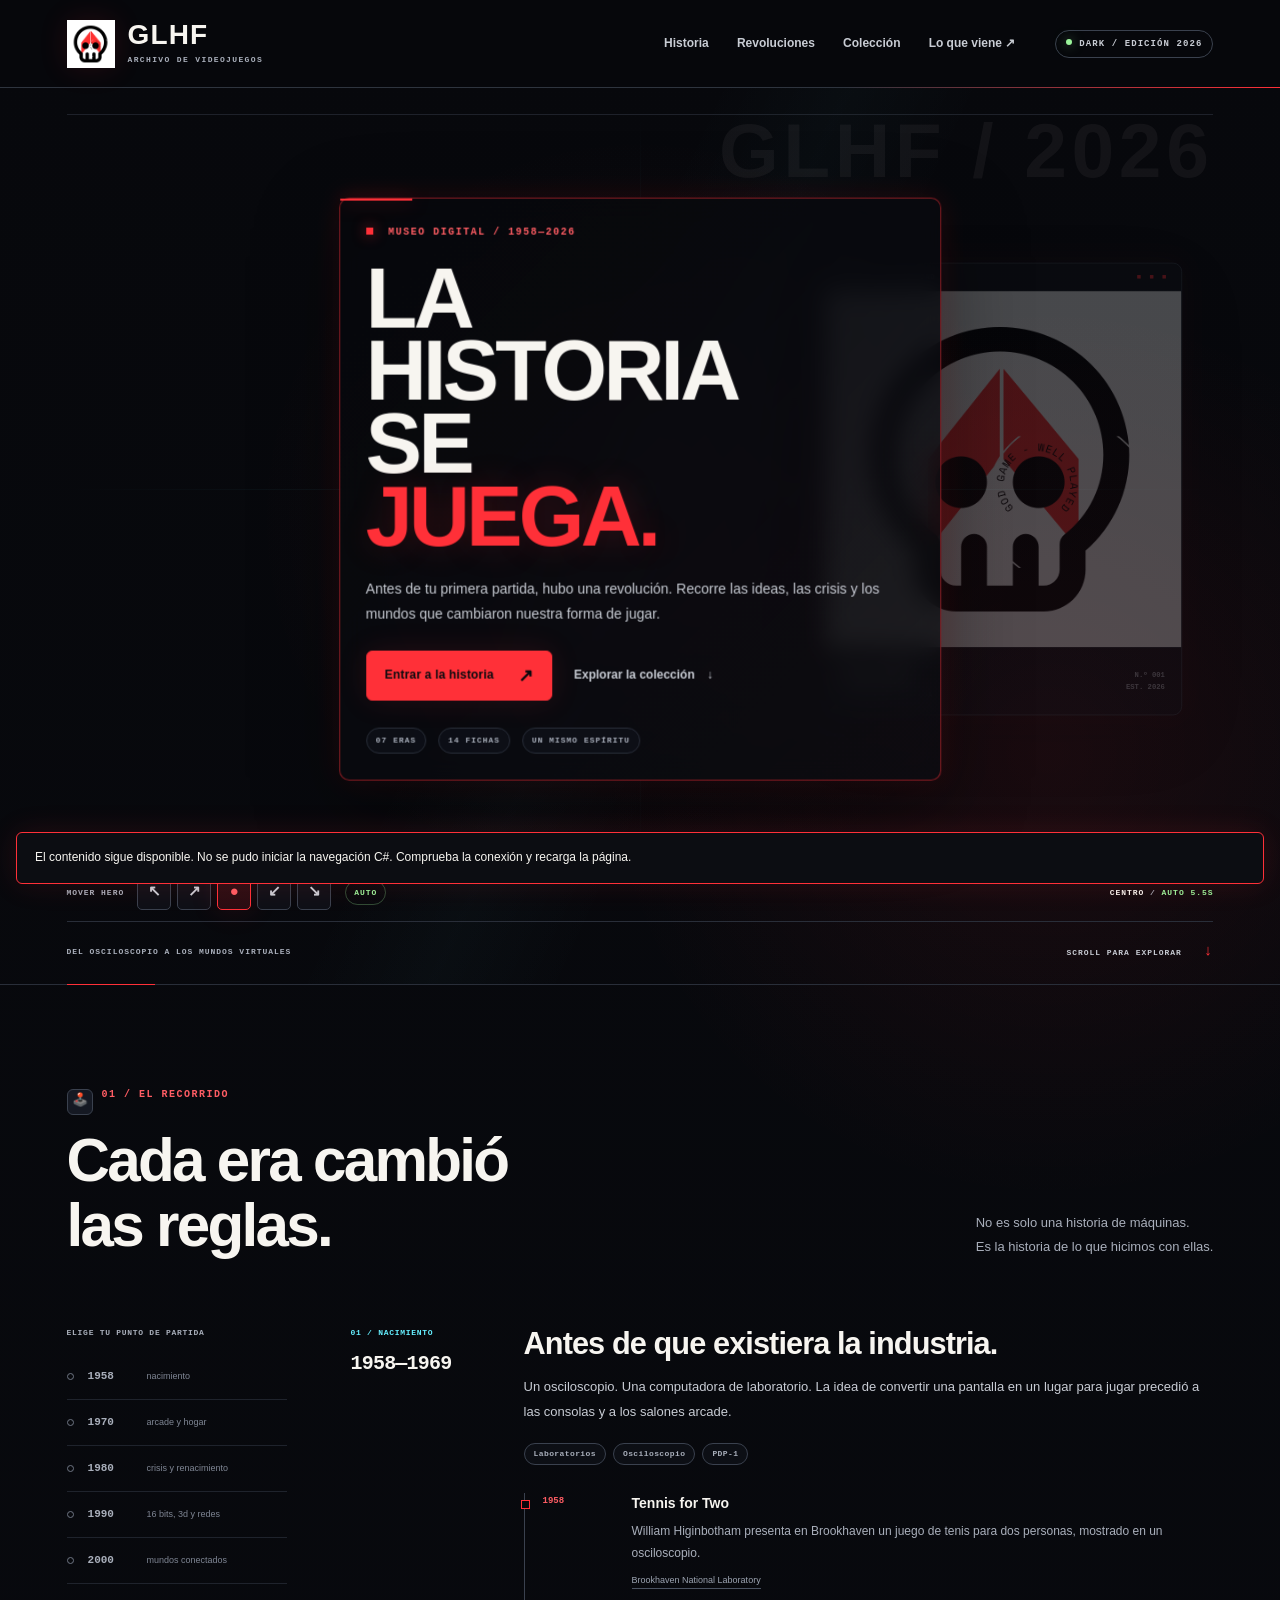
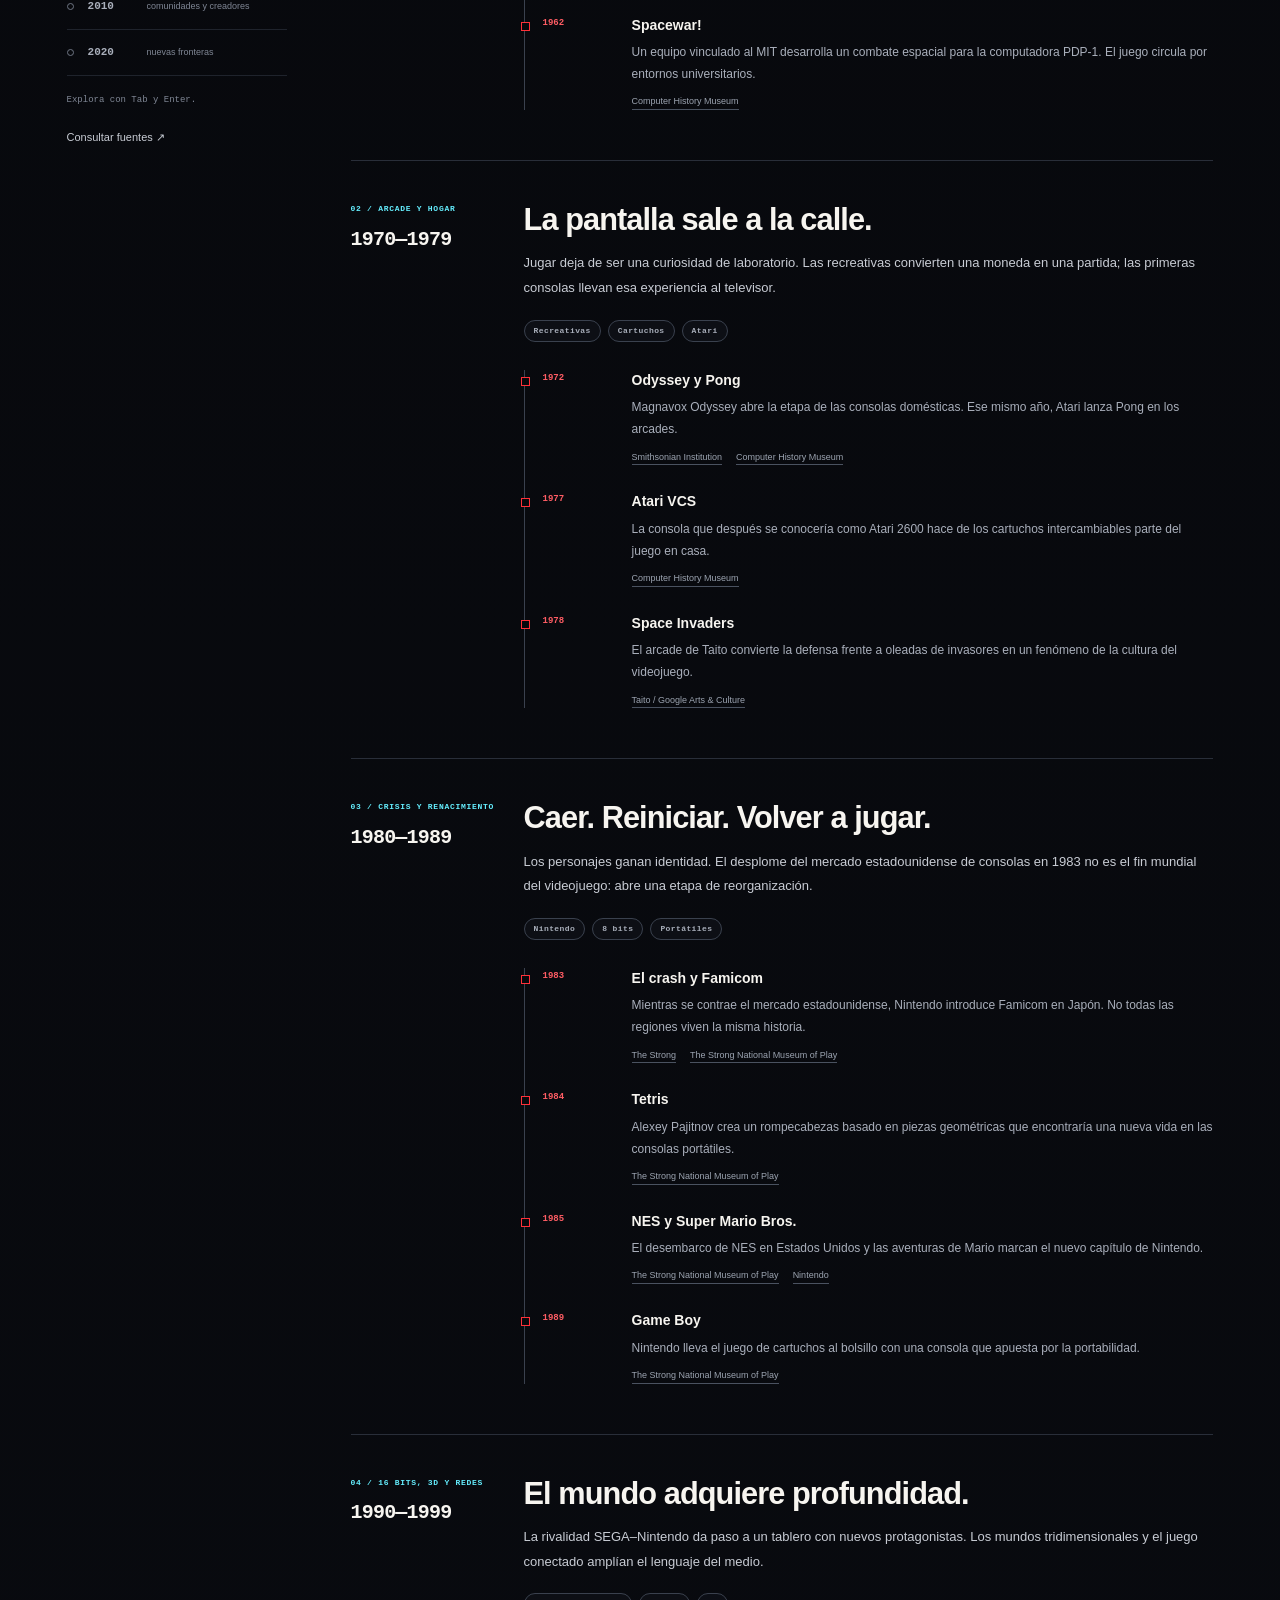
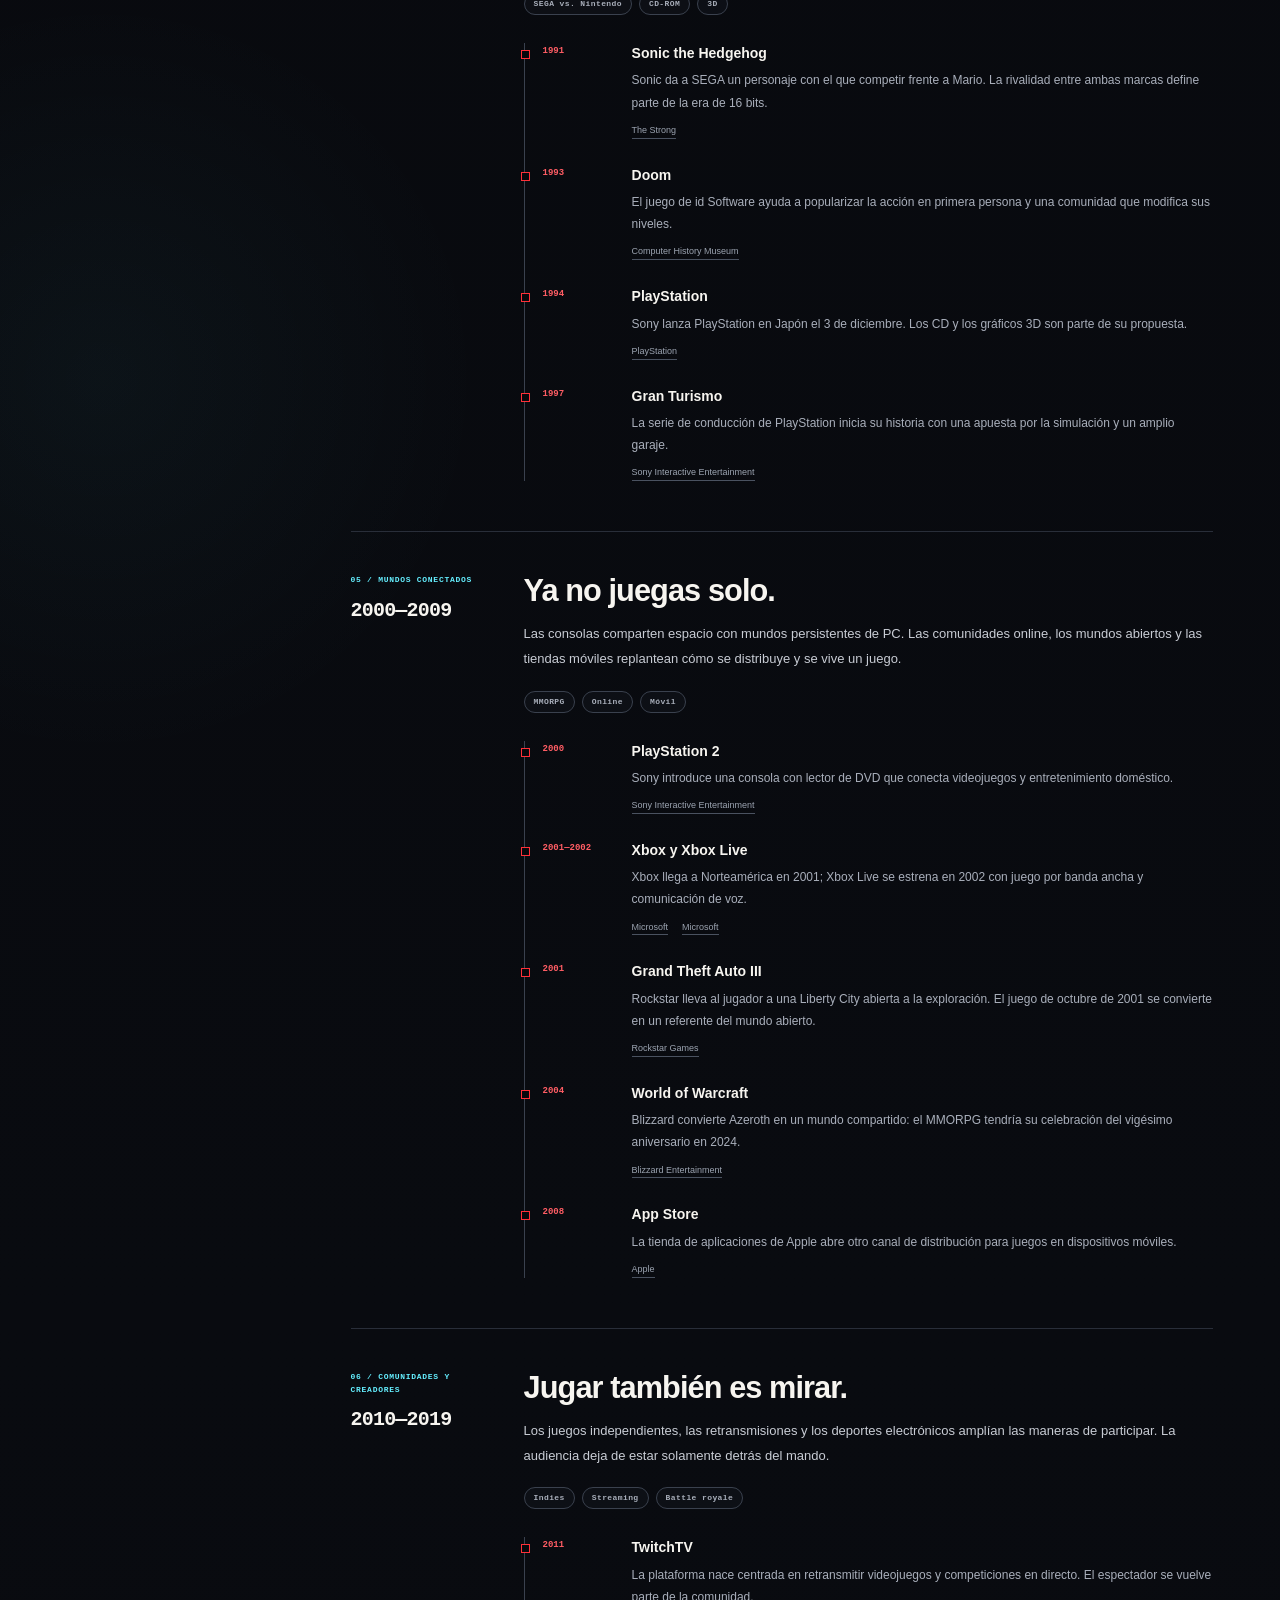
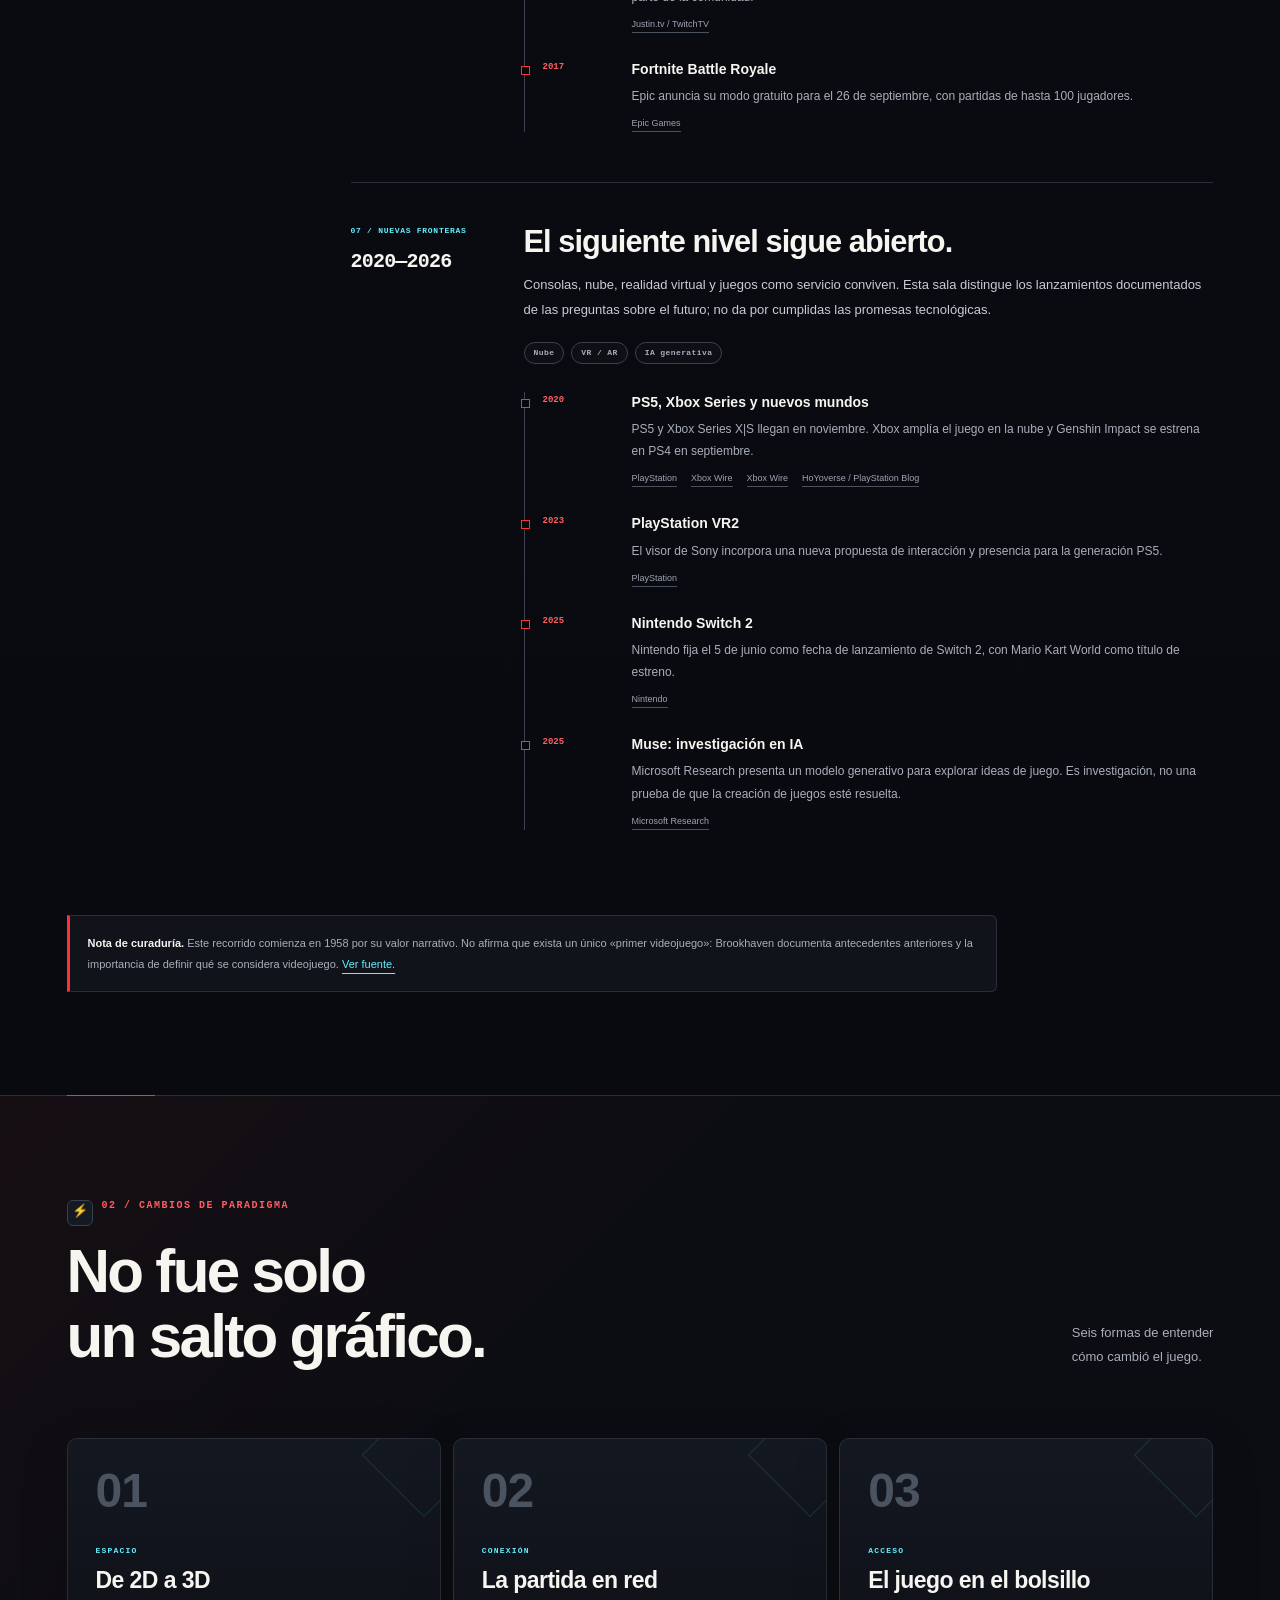
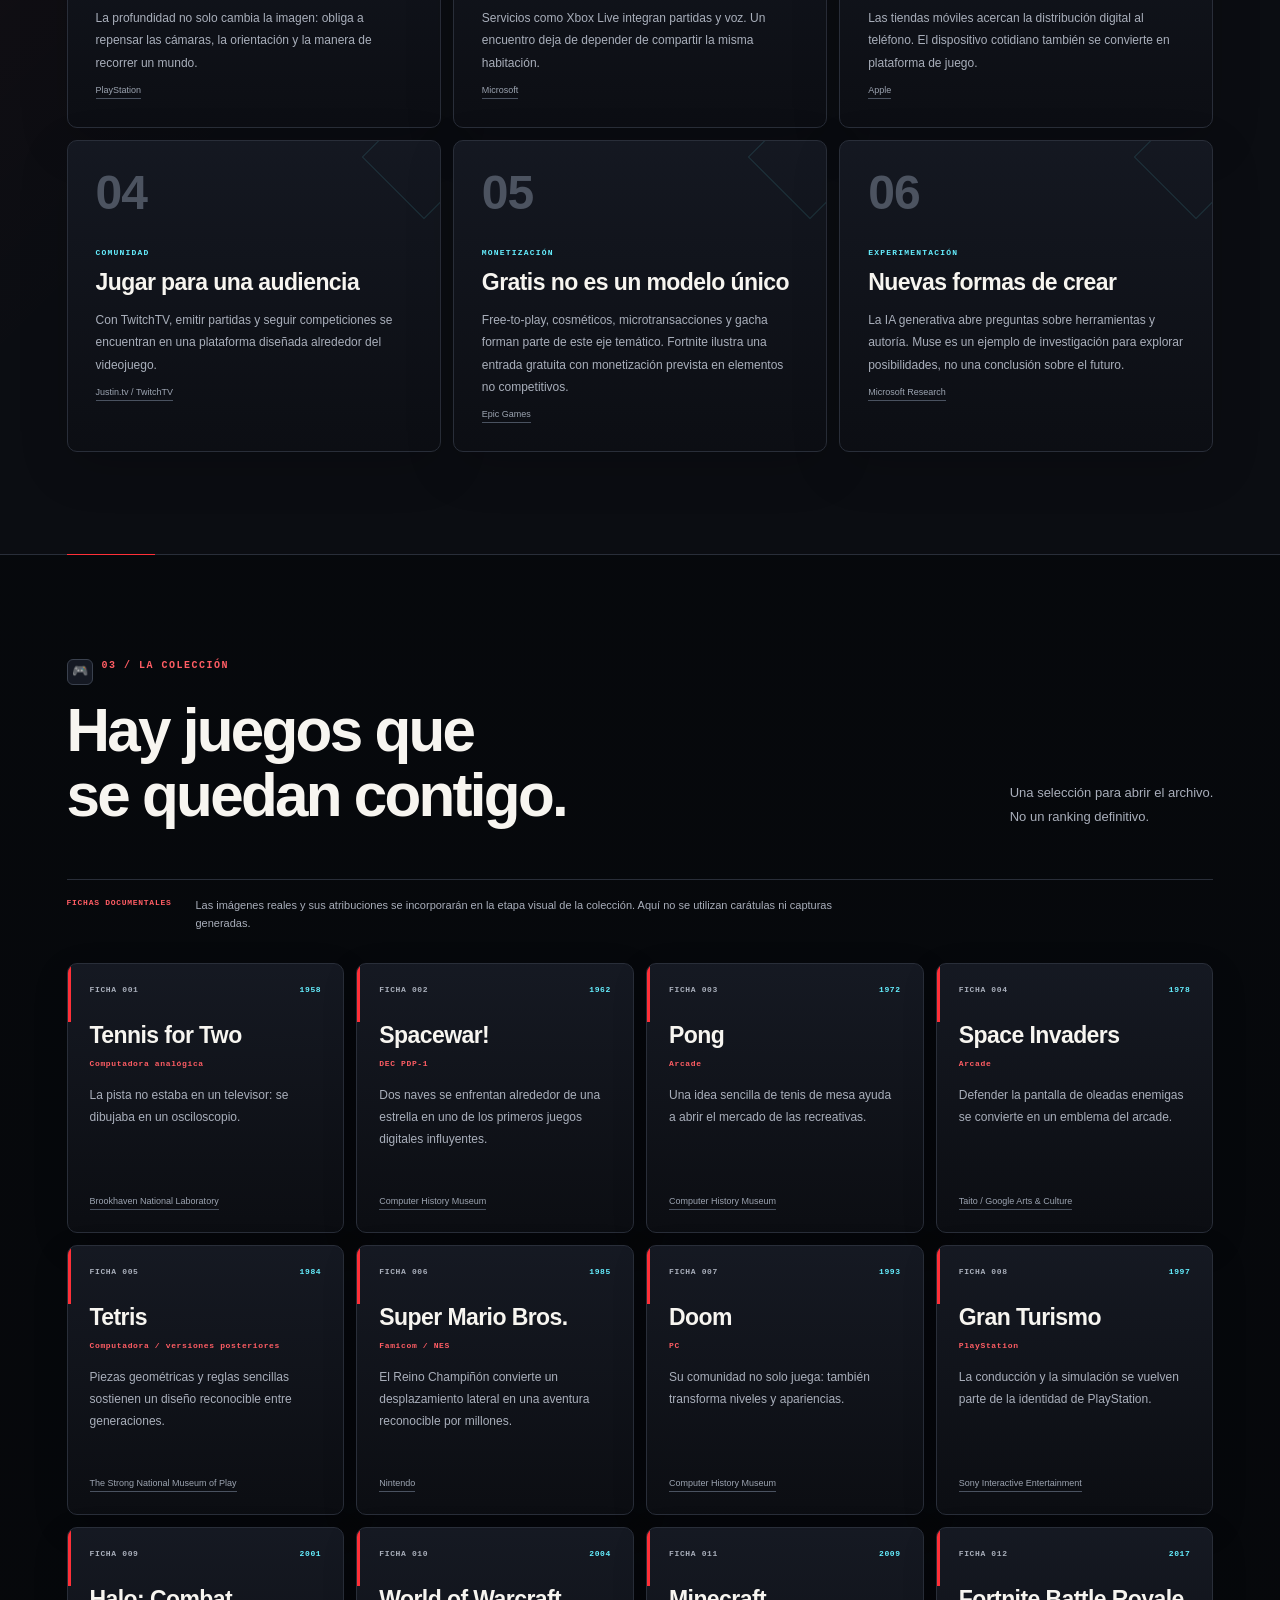
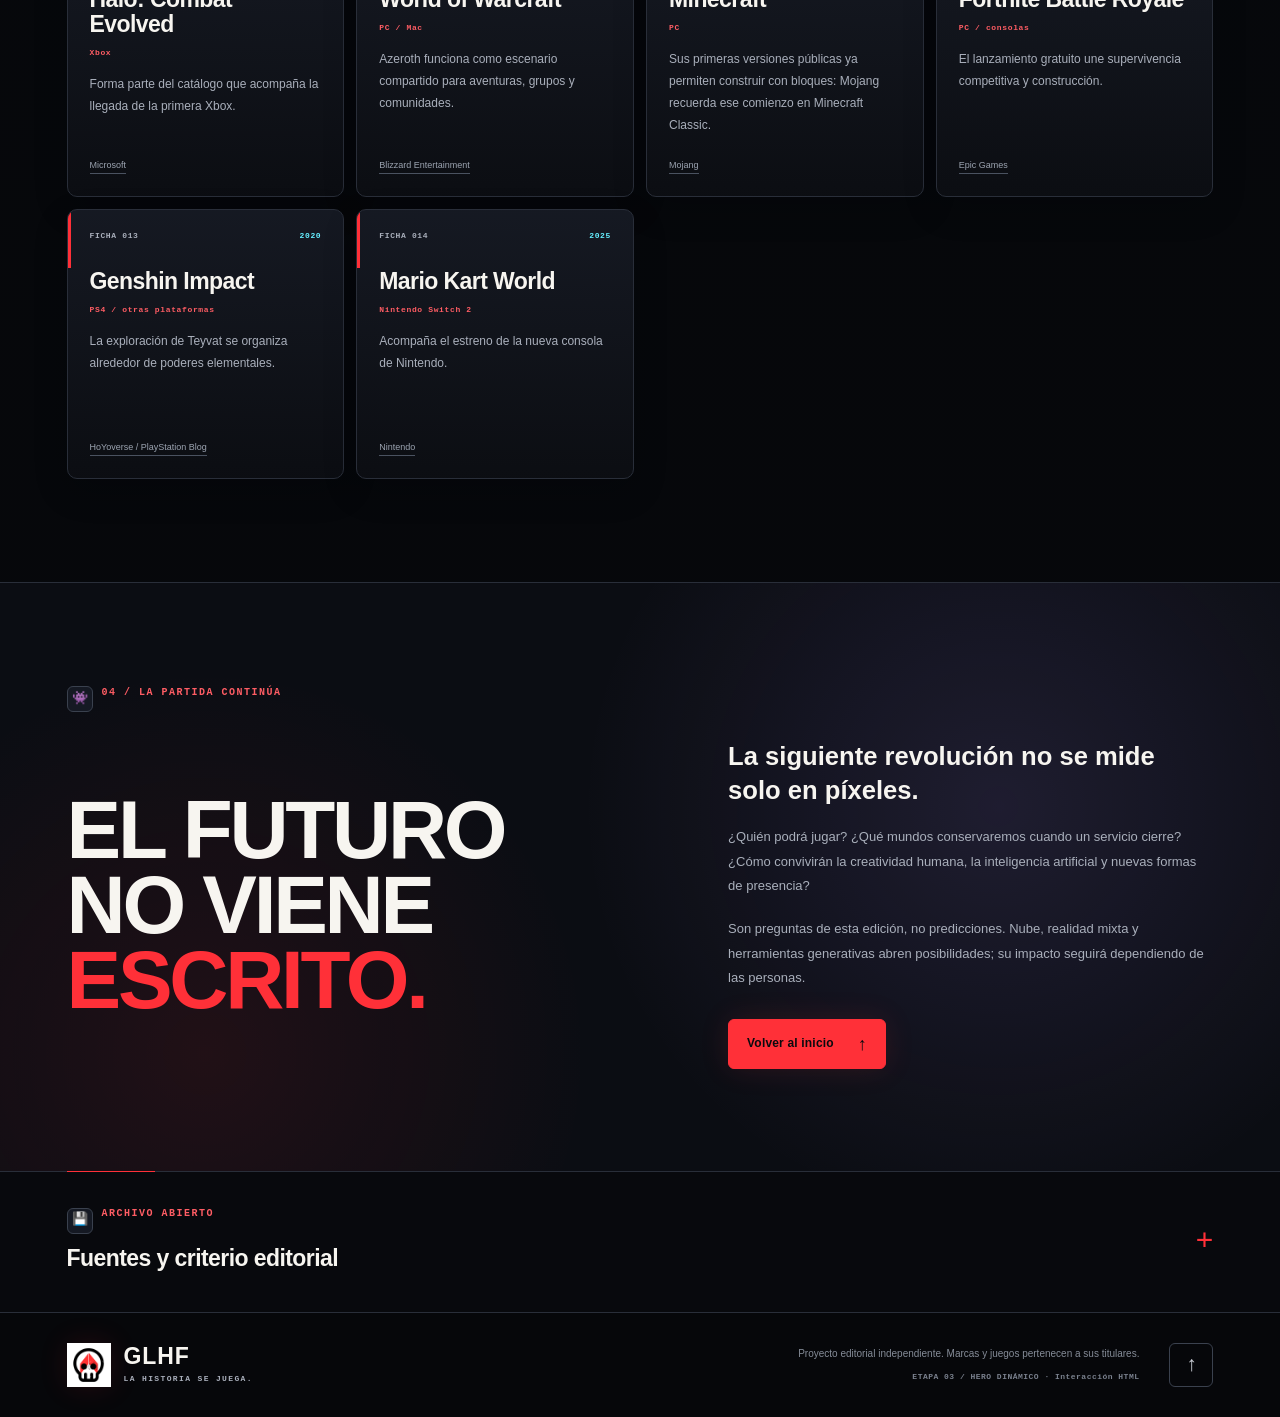
==== commit a3ab2488: "feat: dinamico en movile" ====
--- a/wwwroot/index.html
+++ b/wwwroot/index.html
@@ -23,40 +23,48 @@
  <span class="edition">DARK / EDICIÓN 2026</span>
 </header>
 <main id="contenido" tabindex="-1">
-<section class="hero" aria-labelledby="hero-title">
- <div class="hero-copy"><p class="eyebrow"><span class="status-dot" aria-hidden="true"></span> MUSEO DIGITAL / 1958—2026</p>
- <h1 id="hero-title">LA HISTORIA<br />SE <span>JUEGA.</span></h1>
- <p class="hero-description">Antes de tu primera partida, hubo una revolución. Recorre las ideas, las crisis y los mundos que cambiaron nuestra forma de jugar.</p>
- <div class="hero-actions"><a class="button primary" href="#historia">Entrar a la historia <span aria-hidden="true">↗</span></a><a class="text-link" href="#coleccion">Explorar la colección <span aria-hidden="true">↓</span></a></div>
- <div class="hero-index"><span>07 ERAS</span><span>14 FICHAS</span><span>UN MISMO ESPÍRITU</span></div>
+<section class="hero" aria-labelledby="hero-title" data-hero-position="center" data-hero-auto-state="running">
+ <div class="hero-stage">
+  <div class="hero-copy">
+   <p class="eyebrow"><span class="status-dot" aria-hidden="true"></span> MUSEO DIGITAL / 1958—2026</p>
+   <h1 id="hero-title">LA HISTORIA<br />SE <span>JUEGA.</span></h1>
+   <p class="hero-description">Antes de tu primera partida, hubo una revolución. Recorre las ideas, las crisis y los mundos que cambiaron nuestra forma de jugar.</p>
+   <div class="hero-actions"><a class="button primary" href="#historia">Entrar a la historia <span aria-hidden="true">↗</span></a><a class="text-link" href="#coleccion">Explorar la colección <span aria-hidden="true">↓</span></a></div>
+   <div class="hero-index"><span>07 ERAS</span><span>14 FICHAS</span><span>UN MISMO ESPÍRITU</span></div>
+  </div>
+  <figure class="hero-exhibit"><div class="exhibit-bar"><span>ARCHIVO / IDENTIDAD</span><span aria-hidden="true">■ ■ ■</span></div><div class="logo-mat"><img src="assets/Logo_GgWp.png" alt="Logo de GLHF: calavera negra con figura roja" width="800" height="800" fetchpriority="high" /></div><figcaption><span>GLHF<span class="muted">LA PARTIDA CONTINÚA</span></span><span class="exhibit-code">N.º 001<br />EST. 2026</span></figcaption></figure>
+  <div class="hero-axis" aria-hidden="true"><span class="axis-x"></span><span class="axis-y"></span><i></i></div>
  </div>
- <figure class="hero-exhibit"><div class="exhibit-bar"><span>ARCHIVO / IDENTIDAD</span><span aria-hidden="true">■ ■ ■</span></div><div class="logo-mat"><img src="assets/Logo_GgWp.png" alt="Logo de GLHF: calavera negra con figura roja" width="800" height="800" fetchpriority="high" /></div><figcaption><span>GLHF<span class="muted">LA PARTIDA CONTINÚA</span></span><span class="exhibit-code">N.º 001<br />EST. 2026</span></figcaption></figure>
+ <div class="hero-toolbar" aria-label="Control de posición del Hero">
+  <div id="hero-controls"><div class="hero-position-controls" role="group" aria-label="Posición del bloque principal"><span class="hero-control-label">MOVER HERO</span><button type="button" class="hero-position-button" data-hero-position-button="top-left" aria-label="Mover arriba a la izquierda" aria-pressed="false" title="Mover arriba a la izquierda"><span aria-hidden="true">↖</span></button><button type="button" class="hero-position-button" data-hero-position-button="top-right" aria-label="Mover arriba a la derecha" aria-pressed="false" title="Mover arriba a la derecha"><span aria-hidden="true">↗</span></button><button type="button" class="hero-position-button" data-hero-position-button="center" aria-label="Mover al centro" aria-pressed="true" title="Mover al centro"><span aria-hidden="true">●</span></button><button type="button" class="hero-position-button" data-hero-position-button="bottom-left" aria-label="Mover abajo a la izquierda" aria-pressed="false" title="Mover abajo a la izquierda"><span aria-hidden="true">↙</span></button><button type="button" class="hero-position-button" data-hero-position-button="bottom-right" aria-label="Mover abajo a la derecha" aria-pressed="false" title="Mover abajo a la derecha"><span aria-hidden="true">↘</span></button><span class="hero-auto-state" aria-hidden="true">AUTO</span><span class="sr-only" role="status" aria-live="polite">Hero centrado.</span></div></div>
+  <p class="hero-motion-note"><span data-hero-position-label>CENTRO</span><span aria-hidden="true"> / </span><span data-hero-auto-label>AUTO 5.5S</span></p>
+ </div>
  <div class="hero-bottom"><span>DEL OSCILOSCOPIO A LOS MUNDOS VIRTUALES</span><a href="#historia" aria-label="Bajar a la historia">SCROLL PARA EXPLORAR <span aria-hidden="true">↓</span></a></div>
 </section>
 <section class="history-section section-wrap" id="historia" aria-labelledby="history-title">
  <div class="section-heading"><div><p class="eyebrow"><span class="section-icon" aria-hidden="true">🕹️</span>01 / EL RECORRIDO</p><h2 id="history-title">Cada era cambió<br />las reglas.</h2></div><p>No es solo una historia de máquinas.<br />Es la historia de lo que hicimos con ellas.</p></div>
  <div class="history-layout"><aside class="timeline-sidebar" aria-label="Guía del recorrido"><div id="era-controls"><nav class="era-navigation" aria-label="Elegir una era"><p class="eyebrow">ELIGE TU PUNTO DE PARTIDA</p><ol><li><a class="era-link" href="#era-1958" data-era-link="era-1958"><span class="nav-dot" aria-hidden="true"></span><span>1958</span><span class="nav-era-name">nacimiento</span></a></li><li><a class="era-link" href="#era-1970" data-era-link="era-1970"><span class="nav-dot" aria-hidden="true"></span><span>1970</span><span class="nav-era-name">arcade y hogar</span></a></li><li><a class="era-link" href="#era-1980" data-era-link="era-1980"><span class="nav-dot" aria-hidden="true"></span><span>1980</span><span class="nav-era-name">crisis y renacimiento</span></a></li><li><a class="era-link" href="#era-1990" data-era-link="era-1990"><span class="nav-dot" aria-hidden="true"></span><span>1990</span><span class="nav-era-name">16 bits, 3d y redes</span></a></li><li><a class="era-link" href="#era-2000" data-era-link="era-2000"><span class="nav-dot" aria-hidden="true"></span><span>2000</span><span class="nav-era-name">mundos conectados</span></a></li><li><a class="era-link" href="#era-2010" data-era-link="era-2010"><span class="nav-dot" aria-hidden="true"></span><span>2010</span><span class="nav-era-name">comunidades y creadores</span></a></li><li><a class="era-link" href="#era-2020" data-era-link="era-2020"><span class="nav-dot" aria-hidden="true"></span><span>2020</span><span class="nav-era-name">nuevas fronteras</span></a></li></ol><p class="navigation-note">Explora con Tab y Enter.</p></nav></div><a class="source-shortcut" href="#fuentes">Consultar fuentes <span aria-hidden="true">↗</span></a></aside><div class="era-list"><article class="era" id="era-1958" aria-labelledby="era-1958-title" data-era="era-1958">
 <div class="era-stamp"><span class="eyebrow">01 / NACIMIENTO</span><span class="era-period">1958—1969</span></div>
-<div class="era-body"><h3 id="era-1958-title" tabindex="-1">Antes de que existiera la industria.</h3><p class="era-description">Un osciloscopio. Una computadora de laboratorio. La idea de convertir una pantalla en un lugar para jugar precedió a las consolas y a los salones arcade.</p><div class="tags"><span>Laboratorios</span><span>Osciloscopio</span><span>PDP-1</span></div><ol class="milestones"><li class="milestone"><span class="milestone-year">1958</span><div><h4>Tennis for Two</h4><p>William Higinbotham presenta en Brookhaven un juego de tenis para dos personas, mostrado en un osciloscopio.</p><div class="refs"><a href="#source-bnl">Brookhaven National Laboratory</a></div></div></li><li class="milestone"><span class="milestone-year">1962</span><div><h4>Spacewar!</h4><p>Un equipo vinculado al MIT desarrolla un combate espacial para la computadora PDP-1. El juego circula por entornos universitarios.</p><div class="refs"><a href="#source-chm">Computer History Museum</a></div></div></li></ol></div></article><article class="era" id="era-1970" aria-labelledby="era-1970-title" data-era="era-1970">
+<div class="era-body"><h3 id="era-1958-title" tabindex="-1">Antes de que existiera la industria.</h3><p class="era-description">Un osciloscopio. Una computadora de laboratorio. La idea de convertir una pantalla en un lugar para jugar precedi&#243; a las consolas y a los salones arcade.</p><div class="tags"><span>Laboratorios</span><span>Osciloscopio</span><span>PDP-1</span></div><ol class="milestones"><li class="milestone"><span class="milestone-year">1958</span><div><h4>Tennis for Two</h4><p>William Higinbotham presenta en Brookhaven un juego de tenis para dos personas, mostrado en un osciloscopio.</p><div class="refs"><a href="#source-bnl">Brookhaven National Laboratory</a></div></div></li><li class="milestone"><span class="milestone-year">1962</span><div><h4>Spacewar!</h4><p>Un equipo vinculado al MIT desarrolla un combate espacial para la computadora PDP-1. El juego circula por entornos universitarios.</p><div class="refs"><a href="#source-chm">Computer History Museum</a></div></div></li></ol></div></article><article class="era" id="era-1970" aria-labelledby="era-1970-title" data-era="era-1970">
 <div class="era-stamp"><span class="eyebrow">02 / ARCADE Y HOGAR</span><span class="era-period">1970—1979</span></div>
-<div class="era-body"><h3 id="era-1970-title" tabindex="-1">La pantalla sale a la calle.</h3><p class="era-description">Jugar deja de ser una curiosidad de laboratorio. Las recreativas convierten una moneda en una partida; las primeras consolas llevan esa experiencia al televisor.</p><div class="tags"><span>Recreativas</span><span>Cartuchos</span><span>Atari</span></div><ol class="milestones"><li class="milestone"><span class="milestone-year">1972</span><div><h4>Odyssey y Pong</h4><p>Magnavox Odyssey abre la etapa de las consolas domésticas. Ese mismo año, Atari lanza Pong en los arcades.</p><div class="refs"><a href="#source-odyssey">Smithsonian Institution</a><a href="#source-pong">Computer History Museum</a></div></div></li><li class="milestone"><span class="milestone-year">1977</span><div><h4>Atari VCS</h4><p>La consola que después se conocería como Atari 2600 hace de los cartuchos intercambiables parte del juego en casa.</p><div class="refs"><a href="#source-chm">Computer History Museum</a></div></div></li><li class="milestone"><span class="milestone-year">1978</span><div><h4>Space Invaders</h4><p>El arcade de Taito convierte la defensa frente a oleadas de invasores en un fenómeno de la cultura del videojuego.</p><div class="refs"><a href="#source-invaders">Taito / Google Arts &amp; Culture</a></div></div></li></ol></div></article><article class="era" id="era-1980" aria-labelledby="era-1980-title" data-era="era-1980">
+<div class="era-body"><h3 id="era-1970-title" tabindex="-1">La pantalla sale a la calle.</h3><p class="era-description">Jugar deja de ser una curiosidad de laboratorio. Las recreativas convierten una moneda en una partida; las primeras consolas llevan esa experiencia al televisor.</p><div class="tags"><span>Recreativas</span><span>Cartuchos</span><span>Atari</span></div><ol class="milestones"><li class="milestone"><span class="milestone-year">1972</span><div><h4>Odyssey y Pong</h4><p>Magnavox Odyssey abre la etapa de las consolas dom&#233;sticas. Ese mismo a&#241;o, Atari lanza Pong en los arcades.</p><div class="refs"><a href="#source-odyssey">Smithsonian Institution</a><a href="#source-pong">Computer History Museum</a></div></div></li><li class="milestone"><span class="milestone-year">1977</span><div><h4>Atari VCS</h4><p>La consola que despu&#233;s se conocer&#237;a como Atari 2600 hace de los cartuchos intercambiables parte del juego en casa.</p><div class="refs"><a href="#source-chm">Computer History Museum</a></div></div></li><li class="milestone"><span class="milestone-year">1978</span><div><h4>Space Invaders</h4><p>El arcade de Taito convierte la defensa frente a oleadas de invasores en un fen&#243;meno de la cultura del videojuego.</p><div class="refs"><a href="#source-invaders">Taito / Google Arts &amp; Culture</a></div></div></li></ol></div></article><article class="era" id="era-1980" aria-labelledby="era-1980-title" data-era="era-1980">
 <div class="era-stamp"><span class="eyebrow">03 / CRISIS Y RENACIMIENTO</span><span class="era-period">1980—1989</span></div>
-<div class="era-body"><h3 id="era-1980-title" tabindex="-1">Caer. Reiniciar. Volver a jugar.</h3><p class="era-description">Los personajes ganan identidad. El desplome del mercado estadounidense de consolas en 1983 no es el fin mundial del videojuego: abre una etapa de reorganización.</p><div class="tags"><span>Nintendo</span><span>8 bits</span><span>Portátiles</span></div><ol class="milestones"><li class="milestone"><span class="milestone-year">1983</span><div><h4>El crash y Famicom</h4><p>Mientras se contrae el mercado estadounidense, Nintendo introduce Famicom en Japón. No todas las regiones viven la misma historia.</p><div class="refs"><a href="#source-crash">The Strong</a><a href="#source-strong">The Strong National Museum of Play</a></div></div></li><li class="milestone"><span class="milestone-year">1984</span><div><h4>Tetris</h4><p>Alexey Pajitnov crea un rompecabezas basado en piezas geométricas que encontraría una nueva vida en las consolas portátiles.</p><div class="refs"><a href="#source-strong">The Strong National Museum of Play</a></div></div></li><li class="milestone"><span class="milestone-year">1985</span><div><h4>NES y Super Mario Bros.</h4><p>El desembarco de NES en Estados Unidos y las aventuras de Mario marcan el nuevo capítulo de Nintendo.</p><div class="refs"><a href="#source-strong">The Strong National Museum of Play</a><a href="#source-mario">Nintendo</a></div></div></li><li class="milestone"><span class="milestone-year">1989</span><div><h4>Game Boy</h4><p>Nintendo lleva el juego de cartuchos al bolsillo con una consola que apuesta por la portabilidad.</p><div class="refs"><a href="#source-strong">The Strong National Museum of Play</a></div></div></li></ol></div></article><article class="era" id="era-1990" aria-labelledby="era-1990-title" data-era="era-1990">
+<div class="era-body"><h3 id="era-1980-title" tabindex="-1">Caer. Reiniciar. Volver a jugar.</h3><p class="era-description">Los personajes ganan identidad. El desplome del mercado estadounidense de consolas en 1983 no es el fin mundial del videojuego: abre una etapa de reorganizaci&#243;n.</p><div class="tags"><span>Nintendo</span><span>8 bits</span><span>Port&#225;tiles</span></div><ol class="milestones"><li class="milestone"><span class="milestone-year">1983</span><div><h4>El crash y Famicom</h4><p>Mientras se contrae el mercado estadounidense, Nintendo introduce Famicom en Jap&#243;n. No todas las regiones viven la misma historia.</p><div class="refs"><a href="#source-crash">The Strong</a><a href="#source-strong">The Strong National Museum of Play</a></div></div></li><li class="milestone"><span class="milestone-year">1984</span><div><h4>Tetris</h4><p>Alexey Pajitnov crea un rompecabezas basado en piezas geom&#233;tricas que encontrar&#237;a una nueva vida en las consolas port&#225;tiles.</p><div class="refs"><a href="#source-strong">The Strong National Museum of Play</a></div></div></li><li class="milestone"><span class="milestone-year">1985</span><div><h4>NES y Super Mario Bros.</h4><p>El desembarco de NES en Estados Unidos y las aventuras de Mario marcan el nuevo cap&#237;tulo de Nintendo.</p><div class="refs"><a href="#source-strong">The Strong National Museum of Play</a><a href="#source-mario">Nintendo</a></div></div></li><li class="milestone"><span class="milestone-year">1989</span><div><h4>Game Boy</h4><p>Nintendo lleva el juego de cartuchos al bolsillo con una consola que apuesta por la portabilidad.</p><div class="refs"><a href="#source-strong">The Strong National Museum of Play</a></div></div></li></ol></div></article><article class="era" id="era-1990" aria-labelledby="era-1990-title" data-era="era-1990">
 <div class="era-stamp"><span class="eyebrow">04 / 16 BITS, 3D Y REDES</span><span class="era-period">1990—1999</span></div>
-<div class="era-body"><h3 id="era-1990-title" tabindex="-1">El mundo adquiere profundidad.</h3><p class="era-description">La rivalidad SEGA–Nintendo da paso a un tablero con nuevos protagonistas. Los mundos tridimensionales y el juego conectado amplían el lenguaje del medio.</p><div class="tags"><span>SEGA vs. Nintendo</span><span>CD-ROM</span><span>3D</span></div><ol class="milestones"><li class="milestone"><span class="milestone-year">1991</span><div><h4>Sonic the Hedgehog</h4><p>Sonic da a SEGA un personaje con el que competir frente a Mario. La rivalidad entre ambas marcas define parte de la era de 16 bits.</p><div class="refs"><a href="#source-sonic">The Strong</a></div></div></li><li class="milestone"><span class="milestone-year">1993</span><div><h4>Doom</h4><p>El juego de id Software ayuda a popularizar la acción en primera persona y una comunidad que modifica sus niveles.</p><div class="refs"><a href="#source-chm">Computer History Museum</a></div></div></li><li class="milestone"><span class="milestone-year">1994</span><div><h4>PlayStation</h4><p>Sony lanza PlayStation en Japón el 3 de diciembre. Los CD y los gráficos 3D son parte de su propuesta.</p><div class="refs"><a href="#source-ps1">PlayStation</a></div></div></li><li class="milestone"><span class="milestone-year">1997</span><div><h4>Gran Turismo</h4><p>La serie de conducción de PlayStation inicia su historia con una apuesta por la simulación y un amplio garaje.</p><div class="refs"><a href="#source-sie">Sony Interactive Entertainment</a></div></div></li></ol></div></article><article class="era" id="era-2000" aria-labelledby="era-2000-title" data-era="era-2000">
+<div class="era-body"><h3 id="era-1990-title" tabindex="-1">El mundo adquiere profundidad.</h3><p class="era-description">La rivalidad SEGA–Nintendo da paso a un tablero con nuevos protagonistas. Los mundos tridimensionales y el juego conectado ampl&#237;an el lenguaje del medio.</p><div class="tags"><span>SEGA vs. Nintendo</span><span>CD-ROM</span><span>3D</span></div><ol class="milestones"><li class="milestone"><span class="milestone-year">1991</span><div><h4>Sonic the Hedgehog</h4><p>Sonic da a SEGA un personaje con el que competir frente a Mario. La rivalidad entre ambas marcas define parte de la era de 16 bits.</p><div class="refs"><a href="#source-sonic">The Strong</a></div></div></li><li class="milestone"><span class="milestone-year">1993</span><div><h4>Doom</h4><p>El juego de id Software ayuda a popularizar la acci&#243;n en primera persona y una comunidad que modifica sus niveles.</p><div class="refs"><a href="#source-chm">Computer History Museum</a></div></div></li><li class="milestone"><span class="milestone-year">1994</span><div><h4>PlayStation</h4><p>Sony lanza PlayStation en Jap&#243;n el 3 de diciembre. Los CD y los gr&#225;ficos 3D son parte de su propuesta.</p><div class="refs"><a href="#source-ps1">PlayStation</a></div></div></li><li class="milestone"><span class="milestone-year">1997</span><div><h4>Gran Turismo</h4><p>La serie de conducci&#243;n de PlayStation inicia su historia con una apuesta por la simulaci&#243;n y un amplio garaje.</p><div class="refs"><a href="#source-sie">Sony Interactive Entertainment</a></div></div></li></ol></div></article><article class="era" id="era-2000" aria-labelledby="era-2000-title" data-era="era-2000">
 <div class="era-stamp"><span class="eyebrow">05 / MUNDOS CONECTADOS</span><span class="era-period">2000—2009</span></div>
-<div class="era-body"><h3 id="era-2000-title" tabindex="-1">Ya no juegas solo.</h3><p class="era-description">Las consolas comparten espacio con mundos persistentes de PC. Las comunidades online, los mundos abiertos y las tiendas móviles replantean cómo se distribuye y se vive un juego.</p><div class="tags"><span>MMORPG</span><span>Online</span><span>Móvil</span></div><ol class="milestones"><li class="milestone"><span class="milestone-year">2000</span><div><h4>PlayStation 2</h4><p>Sony introduce una consola con lector de DVD que conecta videojuegos y entretenimiento doméstico.</p><div class="refs"><a href="#source-sie">Sony Interactive Entertainment</a></div></div></li><li class="milestone"><span class="milestone-year">2001—2002</span><div><h4>Xbox y Xbox Live</h4><p>Xbox llega a Norteamérica en 2001; Xbox Live se estrena en 2002 con juego por banda ancha y comunicación de voz.</p><div class="refs"><a href="#source-xbox">Microsoft</a><a href="#source-live">Microsoft</a></div></div></li><li class="milestone"><span class="milestone-year">2001</span><div><h4>Grand Theft Auto III</h4><p>Rockstar lleva al jugador a una Liberty City abierta a la exploración. El juego de octubre de 2001 se convierte en un referente del mundo abierto.</p><div class="refs"><a href="#source-gta3">Rockstar Games</a></div></div></li><li class="milestone"><span class="milestone-year">2004</span><div><h4>World of Warcraft</h4><p>Blizzard convierte Azeroth en un mundo compartido: el MMORPG tendría su celebración del vigésimo aniversario en 2024.</p><div class="refs"><a href="#source-wow">Blizzard Entertainment</a></div></div></li><li class="milestone"><span class="milestone-year">2008</span><div><h4>App Store</h4><p>La tienda de aplicaciones de Apple abre otro canal de distribución para juegos en dispositivos móviles.</p><div class="refs"><a href="#source-apple">Apple</a></div></div></li></ol></div></article><article class="era" id="era-2010" aria-labelledby="era-2010-title" data-era="era-2010">
+<div class="era-body"><h3 id="era-2000-title" tabindex="-1">Ya no juegas solo.</h3><p class="era-description">Las consolas comparten espacio con mundos persistentes de PC. Las comunidades online, los mundos abiertos y las tiendas m&#243;viles replantean c&#243;mo se distribuye y se vive un juego.</p><div class="tags"><span>MMORPG</span><span>Online</span><span>M&#243;vil</span></div><ol class="milestones"><li class="milestone"><span class="milestone-year">2000</span><div><h4>PlayStation 2</h4><p>Sony introduce una consola con lector de DVD que conecta videojuegos y entretenimiento dom&#233;stico.</p><div class="refs"><a href="#source-sie">Sony Interactive Entertainment</a></div></div></li><li class="milestone"><span class="milestone-year">2001—2002</span><div><h4>Xbox y Xbox Live</h4><p>Xbox llega a Norteam&#233;rica en 2001; Xbox Live se estrena en 2002 con juego por banda ancha y comunicaci&#243;n de voz.</p><div class="refs"><a href="#source-xbox">Microsoft</a><a href="#source-live">Microsoft</a></div></div></li><li class="milestone"><span class="milestone-year">2001</span><div><h4>Grand Theft Auto III</h4><p>Rockstar lleva al jugador a una Liberty City abierta a la exploraci&#243;n. El juego de octubre de 2001 se convierte en un referente del mundo abierto.</p><div class="refs"><a href="#source-gta3">Rockstar Games</a></div></div></li><li class="milestone"><span class="milestone-year">2004</span><div><h4>World of Warcraft</h4><p>Blizzard convierte Azeroth en un mundo compartido: el MMORPG tendr&#237;a su celebraci&#243;n del vig&#233;simo aniversario en 2024.</p><div class="refs"><a href="#source-wow">Blizzard Entertainment</a></div></div></li><li class="milestone"><span class="milestone-year">2008</span><div><h4>App Store</h4><p>La tienda de aplicaciones de Apple abre otro canal de distribuci&#243;n para juegos en dispositivos m&#243;viles.</p><div class="refs"><a href="#source-apple">Apple</a></div></div></li></ol></div></article><article class="era" id="era-2010" aria-labelledby="era-2010-title" data-era="era-2010">
 <div class="era-stamp"><span class="eyebrow">06 / COMUNIDADES Y CREADORES</span><span class="era-period">2010—2019</span></div>
-<div class="era-body"><h3 id="era-2010-title" tabindex="-1">Jugar también es mirar.</h3><p class="era-description">Los juegos independientes, las retransmisiones y los deportes electrónicos amplían las maneras de participar. La audiencia deja de estar solamente detrás del mando.</p><div class="tags"><span>Indies</span><span>Streaming</span><span>Battle royale</span></div><ol class="milestones"><li class="milestone"><span class="milestone-year">2011</span><div><h4>TwitchTV</h4><p>La plataforma nace centrada en retransmitir videojuegos y competiciones en directo. El espectador se vuelve parte de la comunidad.</p><div class="refs"><a href="#source-twitch">Justin.tv / TwitchTV</a></div></div></li><li class="milestone"><span class="milestone-year">2017</span><div><h4>Fortnite Battle Royale</h4><p>Epic anuncia su modo gratuito para el 26 de septiembre, con partidas de hasta 100 jugadores.</p><div class="refs"><a href="#source-fortnite">Epic Games</a></div></div></li></ol></div></article><article class="era" id="era-2020" aria-labelledby="era-2020-title" data-era="era-2020">
+<div class="era-body"><h3 id="era-2010-title" tabindex="-1">Jugar tambi&#233;n es mirar.</h3><p class="era-description">Los juegos independientes, las retransmisiones y los deportes electr&#243;nicos ampl&#237;an las maneras de participar. La audiencia deja de estar solamente detr&#225;s del mando.</p><div class="tags"><span>Indies</span><span>Streaming</span><span>Battle royale</span></div><ol class="milestones"><li class="milestone"><span class="milestone-year">2011</span><div><h4>TwitchTV</h4><p>La plataforma nace centrada en retransmitir videojuegos y competiciones en directo. El espectador se vuelve parte de la comunidad.</p><div class="refs"><a href="#source-twitch">Justin.tv / TwitchTV</a></div></div></li><li class="milestone"><span class="milestone-year">2017</span><div><h4>Fortnite Battle Royale</h4><p>Epic anuncia su modo gratuito para el 26 de septiembre, con partidas de hasta 100 jugadores.</p><div class="refs"><a href="#source-fortnite">Epic Games</a></div></div></li></ol></div></article><article class="era" id="era-2020" aria-labelledby="era-2020-title" data-era="era-2020">
 <div class="era-stamp"><span class="eyebrow">07 / NUEVAS FRONTERAS</span><span class="era-period">2020—2026</span></div>
-<div class="era-body"><h3 id="era-2020-title" tabindex="-1">El siguiente nivel sigue abierto.</h3><p class="era-description">Consolas, nube, realidad virtual y juegos como servicio conviven. Esta sala distingue los lanzamientos documentados de las preguntas sobre el futuro; no da por cumplidas las promesas tecnológicas.</p><div class="tags"><span>Nube</span><span>VR / AR</span><span>IA generativa</span></div><ol class="milestones"><li class="milestone"><span class="milestone-year">2020</span><div><h4>PS5, Xbox Series y nuevos mundos</h4><p>PS5 y Xbox Series X|S llegan en noviembre. Xbox amplía el juego en la nube y Genshin Impact se estrena en PS4 en septiembre.</p><div class="refs"><a href="#source-ps5">PlayStation</a><a href="#source-series">Xbox Wire</a><a href="#source-cloud">Xbox Wire</a><a href="#source-genshin">HoYoverse / PlayStation Blog</a></div></div></li><li class="milestone"><span class="milestone-year">2023</span><div><h4>PlayStation VR2</h4><p>El visor de Sony incorpora una nueva propuesta de interacción y presencia para la generación PS5.</p><div class="refs"><a href="#source-ps5">PlayStation</a></div></div></li><li class="milestone"><span class="milestone-year">2025</span><div><h4>Nintendo Switch 2</h4><p>Nintendo fija el 5 de junio como fecha de lanzamiento de Switch 2, con Mario Kart World como título de estreno.</p><div class="refs"><a href="#source-switch2">Nintendo</a></div></div></li><li class="milestone"><span class="milestone-year">2025</span><div><h4>Muse: investigación en IA</h4><p>Microsoft Research presenta un modelo generativo para explorar ideas de juego. Es investigación, no una prueba de que la creación de juegos esté resuelta.</p><div class="refs"><a href="#source-muse">Microsoft Research</a></div></div></li></ol></div></article></div></div>
+<div class="era-body"><h3 id="era-2020-title" tabindex="-1">El siguiente nivel sigue abierto.</h3><p class="era-description">Consolas, nube, realidad virtual y juegos como servicio conviven. Esta sala distingue los lanzamientos documentados de las preguntas sobre el futuro; no da por cumplidas las promesas tecnol&#243;gicas.</p><div class="tags"><span>Nube</span><span>VR / AR</span><span>IA generativa</span></div><ol class="milestones"><li class="milestone"><span class="milestone-year">2020</span><div><h4>PS5, Xbox Series y nuevos mundos</h4><p>PS5 y Xbox Series X|S llegan en noviembre. Xbox ampl&#237;a el juego en la nube y Genshin Impact se estrena en PS4 en septiembre.</p><div class="refs"><a href="#source-ps5">PlayStation</a><a href="#source-series">Xbox Wire</a><a href="#source-cloud">Xbox Wire</a><a href="#source-genshin">HoYoverse / PlayStation Blog</a></div></div></li><li class="milestone"><span class="milestone-year">2023</span><div><h4>PlayStation VR2</h4><p>El visor de Sony incorpora una nueva propuesta de interacci&#243;n y presencia para la generaci&#243;n PS5.</p><div class="refs"><a href="#source-ps5">PlayStation</a></div></div></li><li class="milestone"><span class="milestone-year">2025</span><div><h4>Nintendo Switch 2</h4><p>Nintendo fija el 5 de junio como fecha de lanzamiento de Switch 2, con Mario Kart World como t&#237;tulo de estreno.</p><div class="refs"><a href="#source-switch2">Nintendo</a></div></div></li><li class="milestone"><span class="milestone-year">2025</span><div><h4>Muse: investigaci&#243;n en IA</h4><p>Microsoft Research presenta un modelo generativo para explorar ideas de juego. Es investigaci&#243;n, no una prueba de que la creaci&#243;n de juegos est&#233; resuelta.</p><div class="refs"><a href="#source-muse">Microsoft Research</a></div></div></li></ol></div></article></div></div>
  <p class="editorial-note"><strong>Nota de curaduría.</strong> Este recorrido comienza en 1958 por su valor narrativo. No afirma que exista un único «primer videojuego»: Brookhaven documenta antecedentes anteriores y la importancia de definir qué se considera videojuego. <a href="#source-bnl">Ver fuente.</a></p>
 </section>
-<section class="revolutions-section section-wrap" id="revoluciones" aria-labelledby="revolutions-title"><div class="section-heading"><div><p class="eyebrow"><span class="section-icon" aria-hidden="true">⚡</span>02 / CAMBIOS DE PARADIGMA</p><h2 id="revolutions-title">No fue solo<br />un salto gráfico.</h2></div><p>Seis formas de entender<br />cómo cambió el juego.</p></div><div class="revolution-grid"><article class="revolution"><span class="revolution-number" aria-hidden="true">01</span><span class="eyebrow">ESPACIO</span><h3>De 2D a 3D</h3><p>La profundidad no solo cambia la imagen: obliga a repensar las cámaras, la orientación y la manera de recorrer un mundo.</p><div class="refs"><a href="#source-ps1">PlayStation</a></div></article><article class="revolution"><span class="revolution-number" aria-hidden="true">02</span><span class="eyebrow">CONEXIÓN</span><h3>La partida en red</h3><p>Servicios como Xbox Live integran partidas y voz. Un encuentro deja de depender de compartir la misma habitación.</p><div class="refs"><a href="#source-live">Microsoft</a></div></article><article class="revolution"><span class="revolution-number" aria-hidden="true">03</span><span class="eyebrow">ACCESO</span><h3>El juego en el bolsillo</h3><p>Las tiendas móviles acercan la distribución digital al teléfono. El dispositivo cotidiano también se convierte en plataforma de juego.</p><div class="refs"><a href="#source-apple">Apple</a></div></article><article class="revolution"><span class="revolution-number" aria-hidden="true">04</span><span class="eyebrow">COMUNIDAD</span><h3>Jugar para una audiencia</h3><p>Con TwitchTV, emitir partidas y seguir competiciones se encuentran en una plataforma diseñada alrededor del videojuego.</p><div class="refs"><a href="#source-twitch">Justin.tv / TwitchTV</a></div></article><article class="revolution"><span class="revolution-number" aria-hidden="true">05</span><span class="eyebrow">MONETIZACIÓN</span><h3>Gratis no es un modelo único</h3><p>Free-to-play, cosméticos, microtransacciones y gacha forman parte de este eje temático. Fortnite ilustra una entrada gratuita con monetización prevista en elementos no competitivos.</p><div class="refs"><a href="#source-fortnite">Epic Games</a></div></article><article class="revolution"><span class="revolution-number" aria-hidden="true">06</span><span class="eyebrow">EXPERIMENTACIÓN</span><h3>Nuevas formas de crear</h3><p>La IA generativa abre preguntas sobre herramientas y autoría. Muse es un ejemplo de investigación para explorar posibilidades, no una conclusión sobre el futuro.</p><div class="refs"><a href="#source-muse">Microsoft Research</a></div></article></div></section>
-<section class="collection-section section-wrap" id="coleccion" aria-labelledby="collection-title"><div class="section-heading"><div><p class="eyebrow"><span class="section-icon" aria-hidden="true">🎮</span>03 / LA COLECCIÓN</p><h2 id="collection-title">Hay juegos que<br />se quedan contigo.</h2></div><p>Una selección para abrir el archivo.<br />No un ranking definitivo.</p></div><div class="gallery-note"><span class="label">FICHAS DOCUMENTALES</span><p>Las imágenes reales y sus atribuciones se incorporarán en la etapa visual de la colección. Aquí no se utilizan carátulas ni capturas generadas.</p></div><div class="game-grid"><article class="game-card" data-game-era="era-1958"><div class="game-top"><span>FICHA 001</span><span>1958</span></div><h3>Tennis for Two</h3><p class="game-platform">Computadora analógica</p><p>La pista no estaba en un televisor: se dibujaba en un osciloscopio.</p><div class="refs"><a href="#source-bnl">Brookhaven National Laboratory</a></div></article><article class="game-card" data-game-era="era-1958"><div class="game-top"><span>FICHA 002</span><span>1962</span></div><h3>Spacewar!</h3><p class="game-platform">DEC PDP-1</p><p>Dos naves se enfrentan alrededor de una estrella en uno de los primeros juegos digitales influyentes.</p><div class="refs"><a href="#source-chm">Computer History Museum</a></div></article><article class="game-card" data-game-era="era-1970"><div class="game-top"><span>FICHA 003</span><span>1972</span></div><h3>Pong</h3><p class="game-platform">Arcade</p><p>Una idea sencilla de tenis de mesa ayuda a abrir el mercado de las recreativas.</p><div class="refs"><a href="#source-pong">Computer History Museum</a></div></article><article class="game-card" data-game-era="era-1970"><div class="game-top"><span>FICHA 004</span><span>1978</span></div><h3>Space Invaders</h3><p class="game-platform">Arcade</p><p>Defender la pantalla de oleadas enemigas se convierte en un emblema del arcade.</p><div class="refs"><a href="#source-invaders">Taito / Google Arts &amp; Culture</a></div></article><article class="game-card" data-game-era="era-1980"><div class="game-top"><span>FICHA 005</span><span>1984</span></div><h3>Tetris</h3><p class="game-platform">Computadora / versiones posteriores</p><p>Piezas geométricas y reglas sencillas sostienen un diseño reconocible entre generaciones.</p><div class="refs"><a href="#source-strong">The Strong National Museum of Play</a></div></article><article class="game-card" data-game-era="era-1980"><div class="game-top"><span>FICHA 006</span><span>1985</span></div><h3>Super Mario Bros.</h3><p class="game-platform">Famicom / NES</p><p>El Reino Champiñón convierte un desplazamiento lateral en una aventura reconocible por millones.</p><div class="refs"><a href="#source-mario">Nintendo</a></div></article><article class="game-card" data-game-era="era-1990"><div class="game-top"><span>FICHA 007</span><span>1993</span></div><h3>Doom</h3><p class="game-platform">PC</p><p>Su comunidad no solo juega: también transforma niveles y apariencias.</p><div class="refs"><a href="#source-chm">Computer History Museum</a></div></article><article class="game-card" data-game-era="era-1990"><div class="game-top"><span>FICHA 008</span><span>1997</span></div><h3>Gran Turismo</h3><p class="game-platform">PlayStation</p><p>La conducción y la simulación se vuelven parte de la identidad de PlayStation.</p><div class="refs"><a href="#source-sie">Sony Interactive Entertainment</a></div></article><article class="game-card" data-game-era="era-2000"><div class="game-top"><span>FICHA 009</span><span>2001</span></div><h3>Halo: Combat Evolved</h3><p class="game-platform">Xbox</p><p>Forma parte del catálogo que acompaña la llegada de la primera Xbox.</p><div class="refs"><a href="#source-xbox">Microsoft</a></div></article><article class="game-card" data-game-era="era-2000"><div class="game-top"><span>FICHA 010</span><span>2004</span></div><h3>World of Warcraft</h3><p class="game-platform">PC / Mac</p><p>Azeroth funciona como escenario compartido para aventuras, grupos y comunidades.</p><div class="refs"><a href="#source-wow">Blizzard Entertainment</a></div></article><article class="game-card" data-game-era="era-2000"><div class="game-top"><span>FICHA 011</span><span>2009</span></div><h3>Minecraft</h3><p class="game-platform">PC</p><p>Sus primeras versiones públicas ya permiten construir con bloques: Mojang recuerda ese comienzo en Minecraft Classic.</p><div class="refs"><a href="#source-minecraft">Mojang</a></div></article><article class="game-card" data-game-era="era-2010"><div class="game-top"><span>FICHA 012</span><span>2017</span></div><h3>Fortnite Battle Royale</h3><p class="game-platform">PC / consolas</p><p>El lanzamiento gratuito une supervivencia competitiva y construcción.</p><div class="refs"><a href="#source-fortnite">Epic Games</a></div></article><article class="game-card" data-game-era="era-2020"><div class="game-top"><span>FICHA 013</span><span>2020</span></div><h3>Genshin Impact</h3><p class="game-platform">PS4 / otras plataformas</p><p>La exploración de Teyvat se organiza alrededor de poderes elementales.</p><div class="refs"><a href="#source-genshin">HoYoverse / PlayStation Blog</a></div></article><article class="game-card" data-game-era="era-2020"><div class="game-top"><span>FICHA 014</span><span>2025</span></div><h3>Mario Kart World</h3><p class="game-platform">Nintendo Switch 2</p><p>Acompaña el estreno de la nueva consola de Nintendo.</p><div class="refs"><a href="#source-switch2">Nintendo</a></div></article></div></section>
+<section class="revolutions-section section-wrap" id="revoluciones" aria-labelledby="revolutions-title"><div class="section-heading"><div><p class="eyebrow"><span class="section-icon" aria-hidden="true">⚡</span>02 / CAMBIOS DE PARADIGMA</p><h2 id="revolutions-title">No fue solo<br />un salto gráfico.</h2></div><p>Seis formas de entender<br />cómo cambió el juego.</p></div><div class="revolution-grid"><article class="revolution"><span class="revolution-number" aria-hidden="true">01</span><span class="eyebrow">ESPACIO</span><h3>De 2D a 3D</h3><p>La profundidad no solo cambia la imagen: obliga a repensar las c&#225;maras, la orientaci&#243;n y la manera de recorrer un mundo.</p><div class="refs"><a href="#source-ps1">PlayStation</a></div></article><article class="revolution"><span class="revolution-number" aria-hidden="true">02</span><span class="eyebrow">CONEXI&#211;N</span><h3>La partida en red</h3><p>Servicios como Xbox Live integran partidas y voz. Un encuentro deja de depender de compartir la misma habitaci&#243;n.</p><div class="refs"><a href="#source-live">Microsoft</a></div></article><article class="revolution"><span class="revolution-number" aria-hidden="true">03</span><span class="eyebrow">ACCESO</span><h3>El juego en el bolsillo</h3><p>Las tiendas m&#243;viles acercan la distribuci&#243;n digital al tel&#233;fono. El dispositivo cotidiano tambi&#233;n se convierte en plataforma de juego.</p><div class="refs"><a href="#source-apple">Apple</a></div></article><article class="revolution"><span class="revolution-number" aria-hidden="true">04</span><span class="eyebrow">COMUNIDAD</span><h3>Jugar para una audiencia</h3><p>Con TwitchTV, emitir partidas y seguir competiciones se encuentran en una plataforma dise&#241;ada alrededor del videojuego.</p><div class="refs"><a href="#source-twitch">Justin.tv / TwitchTV</a></div></article><article class="revolution"><span class="revolution-number" aria-hidden="true">05</span><span class="eyebrow">MONETIZACI&#211;N</span><h3>Gratis no es un modelo &#250;nico</h3><p>Free-to-play, cosm&#233;ticos, microtransacciones y gacha forman parte de este eje tem&#225;tico. Fortnite ilustra una entrada gratuita con monetizaci&#243;n prevista en elementos no competitivos.</p><div class="refs"><a href="#source-fortnite">Epic Games</a></div></article><article class="revolution"><span class="revolution-number" aria-hidden="true">06</span><span class="eyebrow">EXPERIMENTACI&#211;N</span><h3>Nuevas formas de crear</h3><p>La IA generativa abre preguntas sobre herramientas y autor&#237;a. Muse es un ejemplo de investigaci&#243;n para explorar posibilidades, no una conclusi&#243;n sobre el futuro.</p><div class="refs"><a href="#source-muse">Microsoft Research</a></div></article></div></section>
+<section class="collection-section section-wrap" id="coleccion" aria-labelledby="collection-title"><div class="section-heading"><div><p class="eyebrow"><span class="section-icon" aria-hidden="true">🎮</span>03 / LA COLECCIÓN</p><h2 id="collection-title">Hay juegos que<br />se quedan contigo.</h2></div><p>Una selección para abrir el archivo.<br />No un ranking definitivo.</p></div><div class="gallery-note"><span class="label">FICHAS DOCUMENTALES</span><p>Las imágenes reales y sus atribuciones se incorporarán en la etapa visual de la colección. Aquí no se utilizan carátulas ni capturas generadas.</p></div><div class="game-grid"><article class="game-card" data-game-era="era-1958"><div class="game-top"><span>FICHA 001</span><span>1958</span></div><h3>Tennis for Two</h3><p class="game-platform">Computadora anal&#243;gica</p><p>La pista no estaba en un televisor: se dibujaba en un osciloscopio.</p><div class="refs"><a href="#source-bnl">Brookhaven National Laboratory</a></div></article><article class="game-card" data-game-era="era-1958"><div class="game-top"><span>FICHA 002</span><span>1962</span></div><h3>Spacewar!</h3><p class="game-platform">DEC PDP-1</p><p>Dos naves se enfrentan alrededor de una estrella en uno de los primeros juegos digitales influyentes.</p><div class="refs"><a href="#source-chm">Computer History Museum</a></div></article><article class="game-card" data-game-era="era-1970"><div class="game-top"><span>FICHA 003</span><span>1972</span></div><h3>Pong</h3><p class="game-platform">Arcade</p><p>Una idea sencilla de tenis de mesa ayuda a abrir el mercado de las recreativas.</p><div class="refs"><a href="#source-pong">Computer History Museum</a></div></article><article class="game-card" data-game-era="era-1970"><div class="game-top"><span>FICHA 004</span><span>1978</span></div><h3>Space Invaders</h3><p class="game-platform">Arcade</p><p>Defender la pantalla de oleadas enemigas se convierte en un emblema del arcade.</p><div class="refs"><a href="#source-invaders">Taito / Google Arts &amp; Culture</a></div></article><article class="game-card" data-game-era="era-1980"><div class="game-top"><span>FICHA 005</span><span>1984</span></div><h3>Tetris</h3><p class="game-platform">Computadora / versiones posteriores</p><p>Piezas geom&#233;tricas y reglas sencillas sostienen un dise&#241;o reconocible entre generaciones.</p><div class="refs"><a href="#source-strong">The Strong National Museum of Play</a></div></article><article class="game-card" data-game-era="era-1980"><div class="game-top"><span>FICHA 006</span><span>1985</span></div><h3>Super Mario Bros.</h3><p class="game-platform">Famicom / NES</p><p>El Reino Champi&#241;&#243;n convierte un desplazamiento lateral en una aventura reconocible por millones.</p><div class="refs"><a href="#source-mario">Nintendo</a></div></article><article class="game-card" data-game-era="era-1990"><div class="game-top"><span>FICHA 007</span><span>1993</span></div><h3>Doom</h3><p class="game-platform">PC</p><p>Su comunidad no solo juega: tambi&#233;n transforma niveles y apariencias.</p><div class="refs"><a href="#source-chm">Computer History Museum</a></div></article><article class="game-card" data-game-era="era-1990"><div class="game-top"><span>FICHA 008</span><span>1997</span></div><h3>Gran Turismo</h3><p class="game-platform">PlayStation</p><p>La conducci&#243;n y la simulaci&#243;n se vuelven parte de la identidad de PlayStation.</p><div class="refs"><a href="#source-sie">Sony Interactive Entertainment</a></div></article><article class="game-card" data-game-era="era-2000"><div class="game-top"><span>FICHA 009</span><span>2001</span></div><h3>Halo: Combat Evolved</h3><p class="game-platform">Xbox</p><p>Forma parte del cat&#225;logo que acompa&#241;a la llegada de la primera Xbox.</p><div class="refs"><a href="#source-xbox">Microsoft</a></div></article><article class="game-card" data-game-era="era-2000"><div class="game-top"><span>FICHA 010</span><span>2004</span></div><h3>World of Warcraft</h3><p class="game-platform">PC / Mac</p><p>Azeroth funciona como escenario compartido para aventuras, grupos y comunidades.</p><div class="refs"><a href="#source-wow">Blizzard Entertainment</a></div></article><article class="game-card" data-game-era="era-2000"><div class="game-top"><span>FICHA 011</span><span>2009</span></div><h3>Minecraft</h3><p class="game-platform">PC</p><p>Sus primeras versiones p&#250;blicas ya permiten construir con bloques: Mojang recuerda ese comienzo en Minecraft Classic.</p><div class="refs"><a href="#source-minecraft">Mojang</a></div></article><article class="game-card" data-game-era="era-2010"><div class="game-top"><span>FICHA 012</span><span>2017</span></div><h3>Fortnite Battle Royale</h3><p class="game-platform">PC / consolas</p><p>El lanzamiento gratuito une supervivencia competitiva y construcci&#243;n.</p><div class="refs"><a href="#source-fortnite">Epic Games</a></div></article><article class="game-card" data-game-era="era-2020"><div class="game-top"><span>FICHA 013</span><span>2020</span></div><h3>Genshin Impact</h3><p class="game-platform">PS4 / otras plataformas</p><p>La exploraci&#243;n de Teyvat se organiza alrededor de poderes elementales.</p><div class="refs"><a href="#source-genshin">HoYoverse / PlayStation Blog</a></div></article><article class="game-card" data-game-era="era-2020"><div class="game-top"><span>FICHA 014</span><span>2025</span></div><h3>Mario Kart World</h3><p class="game-platform">Nintendo Switch 2</p><p>Acompa&#241;a el estreno de la nueva consola de Nintendo.</p><div class="refs"><a href="#source-switch2">Nintendo</a></div></article></div></section>
 <section class="future-section section-wrap" id="futuro" aria-labelledby="future-title"><p class="eyebrow"><span class="section-icon" aria-hidden="true">👾</span>04 / LA PARTIDA CONTINÚA</p><div class="future-layout"><h2 id="future-title">EL FUTURO<br />NO VIENE<br /><span>ESCRITO.</span></h2><div><p class="future-lead">La siguiente revolución no se mide solo en píxeles.</p><p>¿Quién podrá jugar? ¿Qué mundos conservaremos cuando un servicio cierre? ¿Cómo convivirán la creatividad humana, la inteligencia artificial y nuevas formas de presencia?</p><p>Son preguntas de esta edición, no predicciones. Nube, realidad mixta y herramientas generativas abren posibilidades; su impacto seguirá dependiendo de las personas.</p><a class="button primary" href="#inicio">Volver al inicio <span aria-hidden="true">↑</span></a></div></div></section>
-<section class="sources-section section-wrap" id="fuentes" aria-labelledby="sources-title"><details><summary id="sources-title"><span><span class="eyebrow"><span class="section-icon" aria-hidden="true">💾</span>ARCHIVO ABIERTO</span><span class="sources-heading">Fuentes y criterio editorial</span></span><span class="details-symbol" aria-hidden="true">+</span></summary><div class="sources-body"><p>Textos editoriales de GLHF apoyados en archivos de museos, laboratorios y comunicaciones oficiales. Las fechas se refieren a los lanzamientos o territorios indicados. La selección es introductoria y no pretende agotar toda la historia del medio. Revisión: 16 de septiembre de 2026.</p><p>Las salas siguen el alcance del documento de trabajo. La sección de futuro contiene reflexión editorial, no hechos consumados. Las fuentes originales se conservan para permitir verificación y ampliación.</p><ol class="source-list"><li id="source-bnl"><strong>Brookhaven National Laboratory</strong><a href="https://www.bnl.gov/about/history/firstvideo.php" target="_blank" rel="noopener noreferrer">The First Video Game? <span aria-hidden="true">↗</span><span class="sr-only"> (abre una nueva pestaña)</span></a></li><li id="source-chm"><strong>Computer History Museum</strong><a href="https://www.computerhistory.org/timeline/graphics-games/" target="_blank" rel="noopener noreferrer">Graphics &amp; Games: Timeline of Computer History <span aria-hidden="true">↗</span><span class="sr-only"> (abre una nueva pestaña)</span></a></li><li id="source-strong"><strong>The Strong National Museum of Play</strong><a href="https://www.museumofplay.org/video-game-history-timeline/" target="_blank" rel="noopener noreferrer">Video Game History Timeline <span aria-hidden="true">↗</span><span class="sr-only"> (abre una nueva pestaña)</span></a></li><li id="source-pong"><strong>Computer History Museum</strong><a href="https://www.computerhistory.org/timeline/1972/" target="_blank" rel="noopener noreferrer">1972: Pong is released <span aria-hidden="true">↗</span><span class="sr-only"> (abre una nueva pestaña)</span></a></li><li id="source-mario"><strong>Nintendo</strong><a href="https://mario.nintendo.com/history/" target="_blank" rel="noopener noreferrer">The history of Super Mario <span aria-hidden="true">↗</span><span class="sr-only"> (abre una nueva pestaña)</span></a></li><li id="source-ps1"><strong>PlayStation</strong><a href="https://www.playstation.com/en-us/playstation-history/1994-ps-one/" target="_blank" rel="noopener noreferrer">PlayStation 1994: historia de la consola <span aria-hidden="true">↗</span><span class="sr-only"> (abre una nueva pestaña)</span></a></li><li id="source-sie"><strong>Sony Interactive Entertainment</strong><a href="https://sonyinteractive.com/en/our-company/company-history/" target="_blank" rel="noopener noreferrer">Company History <span aria-hidden="true">↗</span><span class="sr-only"> (abre una nueva pestaña)</span></a></li><li id="source-xbox"><strong>Microsoft</strong><a href="https://news.microsoft.com/source/2001/11/15/xbox-erupts-on-the-scene/" target="_blank" rel="noopener noreferrer">Xbox Erupts on the Scene (2001) <span aria-hidden="true">↗</span><span class="sr-only"> (abre una nueva pestaña)</span></a></li><li id="source-live"><strong>Microsoft</strong><a href="https://news.microsoft.com/source/2002/11/15/xbox-live-arrives-in-stores-sparking-the-next-revolution-in-video-games/" target="_blank" rel="noopener noreferrer">Xbox Live Arrives in Stores (2002) <span aria-hidden="true">↗</span><span class="sr-only"> (abre una nueva pestaña)</span></a></li><li id="source-wow"><strong>Blizzard Entertainment</strong><a href="https://news.blizzard.com/es-mx/article/24136212/celebra-world-of-warcraft-durante-el-20-o-aniversario" target="_blank" rel="noopener noreferrer">Celebración del 20.º aniversario de World of Warcraft <span aria-hidden="true">↗</span><span class="sr-only"> (abre una nueva pestaña)</span></a></li><li id="source-apple"><strong>Apple</strong><a href="https://www.apple.com/newsroom/2008/07/10iPhone-3G-on-Sale-Tomorrow/" target="_blank" rel="noopener noreferrer">iPhone 3G on Sale Tomorrow / App Store (2008) <span aria-hidden="true">↗</span><span class="sr-only"> (abre una nueva pestaña)</span></a></li><li id="source-twitch"><strong>Justin.tv / TwitchTV</strong><a href="https://www.businesswire.com/news/home/20110606005437/en/Justin.tv-Launches-TwitchTV-World%E2%80%99s-Largest-Competitive-Video" target="_blank" rel="noopener noreferrer">Comunicado de lanzamiento de TwitchTV (2011) <span aria-hidden="true">↗</span><span class="sr-only"> (abre una nueva pestaña)</span></a></li><li id="source-fortnite"><strong>Epic Games</strong><a href="https://www.fortnite.com/news/fortnite-battle-royale-goes-free" target="_blank" rel="noopener noreferrer">Fortnite Battle Royale Goes Free (2017) <span aria-hidden="true">↗</span><span class="sr-only"> (abre una nueva pestaña)</span></a></li><li id="source-ps5"><strong>PlayStation</strong><a href="https://www.playstation.com/en-us/playstation-history/2020-ps5-ps-vr2/" target="_blank" rel="noopener noreferrer">2020: PlayStation 5 y PS VR2 <span aria-hidden="true">↗</span><span class="sr-only"> (abre una nueva pestaña)</span></a></li><li id="source-cloud"><strong>Xbox Wire</strong><a href="https://news.xbox.com/en-us/2020/09/14/cloud-gaming-with-xbox-game-pass-ultimate/" target="_blank" rel="noopener noreferrer">Cloud Gaming with Xbox Game Pass Ultimate (2020) <span aria-hidden="true">↗</span><span class="sr-only"> (abre una nueva pestaña)</span></a></li><li id="source-genshin"><strong>HoYoverse / PlayStation Blog</strong><a href="https://blog.playstation.com/2020/09/28/your-journey-in-genshin-impact-begins-now/" target="_blank" rel="noopener noreferrer">Your journey in Genshin Impact begins now (2020) <span aria-hidden="true">↗</span><span class="sr-only"> (abre una nueva pestaña)</span></a></li><li id="source-switch2"><strong>Nintendo</strong><a href="https://www.nintendo.com/us/whatsnew/nintendo-switch-2-launches-june-5-bringing-new-forms-of-game-communication-to-life/" target="_blank" rel="noopener noreferrer">Nintendo Switch 2 launches June 5 (2025) <span aria-hidden="true">↗</span><span class="sr-only"> (abre una nueva pestaña)</span></a></li><li id="source-muse"><strong>Microsoft Research</strong><a href="https://www.microsoft.com/en-us/research/blog/introducing-muse-our-first-generative-ai-model-designed-for-gameplay-ideation/" target="_blank" rel="noopener noreferrer">Introducing Muse (2025) <span aria-hidden="true">↗</span><span class="sr-only"> (abre una nueva pestaña)</span></a></li><li id="source-odyssey"><strong>Smithsonian Institution</strong><a href="https://www.si.edu/es/object/magnavox-odyssey-video-game-unit-1972%3Anmah_1302004" target="_blank" rel="noopener noreferrer">Magnavox Odyssey Video Game Unit, 1972 <span aria-hidden="true">↗</span><span class="sr-only"> (abre una nueva pestaña)</span></a></li><li id="source-invaders"><strong>Taito / Google Arts &amp; Culture</strong><a href="https://artsandculture.google.com/story/space-invaders-the-game-changer-taito-corporation/SwVBsVEMarKRfA?hl=en" target="_blank" rel="noopener noreferrer">Space Invaders, the Game Changer <span aria-hidden="true">↗</span><span class="sr-only"> (abre una nueva pestaña)</span></a></li><li id="source-crash"><strong>The Strong</strong><a href="https://www.museumofplay.org/blog/what-video-game-crash/" target="_blank" rel="noopener noreferrer">What Video Game Crash? <span aria-hidden="true">↗</span><span class="sr-only"> (abre una nueva pestaña)</span></a></li><li id="source-sonic"><strong>The Strong</strong><a href="https://www.museumofplay.org/games/sonic-the-hedgehog/" target="_blank" rel="noopener noreferrer">Sonic the Hedgehog <span aria-hidden="true">↗</span><span class="sr-only"> (abre una nueva pestaña)</span></a></li><li id="source-gta3"><strong>Rockstar Games</strong><a href="https://media.rockstargames.com/broadcast/20111020/en_US_web.html" target="_blank" rel="noopener noreferrer">Grand Theft Auto III: Ten-Year Anniversary <span aria-hidden="true">↗</span><span class="sr-only"> (abre una nueva pestaña)</span></a></li><li id="source-series"><strong>Xbox Wire</strong><a href="https://news.xbox.com/en-us/2020/11/10/power-your-dreams-xbox-series-x-and-xbox-series-s-available-now/" target="_blank" rel="noopener noreferrer">Xbox Series X and Xbox Series S Now Available Worldwide (2020) <span aria-hidden="true">↗</span><span class="sr-only"> (abre una nueva pestaña)</span></a></li><li id="source-minecraft"><strong>Mojang</strong><a href="https://www.minecraft.net/en-us/article/embrace-past-minecraft-classic" target="_blank" rel="noopener noreferrer">Embrace the Past with Minecraft Classic (2019) <span aria-hidden="true">↗</span><span class="sr-only"> (abre una nueva pestaña)</span></a></li></ol></div></details></section>
+<section class="sources-section section-wrap" id="fuentes" aria-labelledby="sources-title"><details><summary id="sources-title"><span><span class="eyebrow"><span class="section-icon" aria-hidden="true">💾</span>ARCHIVO ABIERTO</span><span class="sources-heading">Fuentes y criterio editorial</span></span><span class="details-symbol" aria-hidden="true">+</span></summary><div class="sources-body"><p>Textos editoriales de GLHF apoyados en archivos de museos, laboratorios y comunicaciones oficiales. Las fechas se refieren a los lanzamientos o territorios indicados. La selección es introductoria y no pretende agotar toda la historia del medio. Revisión: 16 de septiembre de 2026.</p><p>Las salas siguen el alcance del documento de trabajo. La sección de futuro contiene reflexión editorial, no hechos consumados. Las fuentes originales se conservan para permitir verificación y ampliación.</p><ol class="source-list"><li id="source-bnl"><strong>Brookhaven National Laboratory</strong><a href="https://www.bnl.gov/about/history/firstvideo.php" target="_blank" rel="noopener noreferrer">The First Video Game? <span aria-hidden="true">↗</span><span class="sr-only"> (abre una nueva pestaña)</span></a></li><li id="source-chm"><strong>Computer History Museum</strong><a href="https://www.computerhistory.org/timeline/graphics-games/" target="_blank" rel="noopener noreferrer">Graphics &amp; Games: Timeline of Computer History <span aria-hidden="true">↗</span><span class="sr-only"> (abre una nueva pestaña)</span></a></li><li id="source-strong"><strong>The Strong National Museum of Play</strong><a href="https://www.museumofplay.org/video-game-history-timeline/" target="_blank" rel="noopener noreferrer">Video Game History Timeline <span aria-hidden="true">↗</span><span class="sr-only"> (abre una nueva pestaña)</span></a></li><li id="source-pong"><strong>Computer History Museum</strong><a href="https://www.computerhistory.org/timeline/1972/" target="_blank" rel="noopener noreferrer">1972: Pong is released <span aria-hidden="true">↗</span><span class="sr-only"> (abre una nueva pestaña)</span></a></li><li id="source-mario"><strong>Nintendo</strong><a href="https://mario.nintendo.com/history/" target="_blank" rel="noopener noreferrer">The history of Super Mario <span aria-hidden="true">↗</span><span class="sr-only"> (abre una nueva pestaña)</span></a></li><li id="source-ps1"><strong>PlayStation</strong><a href="https://www.playstation.com/en-us/playstation-history/1994-ps-one/" target="_blank" rel="noopener noreferrer">PlayStation 1994: historia de la consola <span aria-hidden="true">↗</span><span class="sr-only"> (abre una nueva pestaña)</span></a></li><li id="source-sie"><strong>Sony Interactive Entertainment</strong><a href="https://sonyinteractive.com/en/our-company/company-history/" target="_blank" rel="noopener noreferrer">Company History <span aria-hidden="true">↗</span><span class="sr-only"> (abre una nueva pestaña)</span></a></li><li id="source-xbox"><strong>Microsoft</strong><a href="https://news.microsoft.com/source/2001/11/15/xbox-erupts-on-the-scene/" target="_blank" rel="noopener noreferrer">Xbox Erupts on the Scene (2001) <span aria-hidden="true">↗</span><span class="sr-only"> (abre una nueva pestaña)</span></a></li><li id="source-live"><strong>Microsoft</strong><a href="https://news.microsoft.com/source/2002/11/15/xbox-live-arrives-in-stores-sparking-the-next-revolution-in-video-games/" target="_blank" rel="noopener noreferrer">Xbox Live Arrives in Stores (2002) <span aria-hidden="true">↗</span><span class="sr-only"> (abre una nueva pestaña)</span></a></li><li id="source-wow"><strong>Blizzard Entertainment</strong><a href="https://news.blizzard.com/es-mx/article/24136212/celebra-world-of-warcraft-durante-el-20-o-aniversario" target="_blank" rel="noopener noreferrer">Celebraci&#243;n del 20.&#186; aniversario de World of Warcraft <span aria-hidden="true">↗</span><span class="sr-only"> (abre una nueva pestaña)</span></a></li><li id="source-apple"><strong>Apple</strong><a href="https://www.apple.com/newsroom/2008/07/10iPhone-3G-on-Sale-Tomorrow/" target="_blank" rel="noopener noreferrer">iPhone 3G on Sale Tomorrow / App Store (2008) <span aria-hidden="true">↗</span><span class="sr-only"> (abre una nueva pestaña)</span></a></li><li id="source-twitch"><strong>Justin.tv / TwitchTV</strong><a href="https://www.businesswire.com/news/home/20110606005437/en/Justin.tv-Launches-TwitchTV-World%E2%80%99s-Largest-Competitive-Video" target="_blank" rel="noopener noreferrer">Comunicado de lanzamiento de TwitchTV (2011) <span aria-hidden="true">↗</span><span class="sr-only"> (abre una nueva pestaña)</span></a></li><li id="source-fortnite"><strong>Epic Games</strong><a href="https://www.fortnite.com/news/fortnite-battle-royale-goes-free" target="_blank" rel="noopener noreferrer">Fortnite Battle Royale Goes Free (2017) <span aria-hidden="true">↗</span><span class="sr-only"> (abre una nueva pestaña)</span></a></li><li id="source-ps5"><strong>PlayStation</strong><a href="https://www.playstation.com/en-us/playstation-history/2020-ps5-ps-vr2/" target="_blank" rel="noopener noreferrer">2020: PlayStation 5 y PS VR2 <span aria-hidden="true">↗</span><span class="sr-only"> (abre una nueva pestaña)</span></a></li><li id="source-cloud"><strong>Xbox Wire</strong><a href="https://news.xbox.com/en-us/2020/09/14/cloud-gaming-with-xbox-game-pass-ultimate/" target="_blank" rel="noopener noreferrer">Cloud Gaming with Xbox Game Pass Ultimate (2020) <span aria-hidden="true">↗</span><span class="sr-only"> (abre una nueva pestaña)</span></a></li><li id="source-genshin"><strong>HoYoverse / PlayStation Blog</strong><a href="https://blog.playstation.com/2020/09/28/your-journey-in-genshin-impact-begins-now/" target="_blank" rel="noopener noreferrer">Your journey in Genshin Impact begins now (2020) <span aria-hidden="true">↗</span><span class="sr-only"> (abre una nueva pestaña)</span></a></li><li id="source-switch2"><strong>Nintendo</strong><a href="https://www.nintendo.com/us/whatsnew/nintendo-switch-2-launches-june-5-bringing-new-forms-of-game-communication-to-life/" target="_blank" rel="noopener noreferrer">Nintendo Switch 2 launches June 5 (2025) <span aria-hidden="true">↗</span><span class="sr-only"> (abre una nueva pestaña)</span></a></li><li id="source-muse"><strong>Microsoft Research</strong><a href="https://www.microsoft.com/en-us/research/blog/introducing-muse-our-first-generative-ai-model-designed-for-gameplay-ideation/" target="_blank" rel="noopener noreferrer">Introducing Muse (2025) <span aria-hidden="true">↗</span><span class="sr-only"> (abre una nueva pestaña)</span></a></li><li id="source-odyssey"><strong>Smithsonian Institution</strong><a href="https://www.si.edu/es/object/magnavox-odyssey-video-game-unit-1972%3Anmah_1302004" target="_blank" rel="noopener noreferrer">Magnavox Odyssey Video Game Unit, 1972 <span aria-hidden="true">↗</span><span class="sr-only"> (abre una nueva pestaña)</span></a></li><li id="source-invaders"><strong>Taito / Google Arts &amp; Culture</strong><a href="https://artsandculture.google.com/story/space-invaders-the-game-changer-taito-corporation/SwVBsVEMarKRfA?hl=en" target="_blank" rel="noopener noreferrer">Space Invaders, the Game Changer <span aria-hidden="true">↗</span><span class="sr-only"> (abre una nueva pestaña)</span></a></li><li id="source-crash"><strong>The Strong</strong><a href="https://www.museumofplay.org/blog/what-video-game-crash/" target="_blank" rel="noopener noreferrer">What Video Game Crash? <span aria-hidden="true">↗</span><span class="sr-only"> (abre una nueva pestaña)</span></a></li><li id="source-sonic"><strong>The Strong</strong><a href="https://www.museumofplay.org/games/sonic-the-hedgehog/" target="_blank" rel="noopener noreferrer">Sonic the Hedgehog <span aria-hidden="true">↗</span><span class="sr-only"> (abre una nueva pestaña)</span></a></li><li id="source-gta3"><strong>Rockstar Games</strong><a href="https://media.rockstargames.com/broadcast/20111020/en_US_web.html" target="_blank" rel="noopener noreferrer">Grand Theft Auto III: Ten-Year Anniversary <span aria-hidden="true">↗</span><span class="sr-only"> (abre una nueva pestaña)</span></a></li><li id="source-series"><strong>Xbox Wire</strong><a href="https://news.xbox.com/en-us/2020/11/10/power-your-dreams-xbox-series-x-and-xbox-series-s-available-now/" target="_blank" rel="noopener noreferrer">Xbox Series X and Xbox Series S Now Available Worldwide (2020) <span aria-hidden="true">↗</span><span class="sr-only"> (abre una nueva pestaña)</span></a></li><li id="source-minecraft"><strong>Mojang</strong><a href="https://www.minecraft.net/en-us/article/embrace-past-minecraft-classic" target="_blank" rel="noopener noreferrer">Embrace the Past with Minecraft Classic (2019) <span aria-hidden="true">↗</span><span class="sr-only"> (abre una nueva pestaña)</span></a></li></ol></div></details></section>
 </main>
-<footer class="site-footer"><a class="brand footer-brand" href="#inicio" aria-label="GLHF, volver al inicio"><img src="assets/Logo_GgWp.png" width="44" height="44" alt="" loading="lazy" /><span>GLHF<span class="brand-subtitle">LA HISTORIA SE JUEGA.</span></span></a><div><p>Proyecto editorial independiente. Marcas y juegos pertenecen a sus titulares.</p><p class="build-note">ETAPA 02 / ESTILO VISUAL BASE <span aria-hidden="true">·</span> <span id="runtime-status">Archivo abierto</span></p></div><a class="back-top" href="#inicio" aria-label="Volver al inicio">↑</a></footer>
+<footer class="site-footer"><a class="brand footer-brand" href="#inicio" aria-label="GLHF, volver al inicio"><img src="assets/Logo_GgWp.png" width="44" height="44" alt="" loading="lazy" /><span>GLHF<span class="brand-subtitle">LA HISTORIA SE JUEGA.</span></span></a><div><p>Proyecto editorial independiente. Marcas y juegos pertenecen a sus titulares.</p><p class="build-note">ETAPA 03 / HERO DINÁMICO <span aria-hidden="true">·</span> <span id="runtime-status">Archivo abierto</span></p></div><a class="back-top" href="#inicio" aria-label="Volver al inicio">↑</a></footer>
 <p id="engine-error" class="engine-error" role="status" hidden>El contenido sigue disponible. No se pudo iniciar la navegación C#. Comprueba la conexión y recarga la página.</p>
 </body></html>
--- a/wwwroot/assets/css/site.css
+++ b/wwwroot/assets/css/site.css
@@ -1,5 +1,5 @@
 /*
-  GLHF — Etapa 02 / Estilo visual base
+  GLHF — Etapa 03 / Hero dinámico
   Dark museum UI, responsive and accessible. No external frameworks or fonts.
   The original Logo_GgWp.png is reused without filters or derived image files.
 */
@@ -215,26 +215,105 @@
   vertical-align: 1px;
 }
 
-/* Hero */
+/* Hero — Stage 03 dynamic position system */
 .hero {
+  --hero-left: 50%;
+  --hero-top: 50%;
+  --hero-shift-x: -50%;
+  --hero-shift-y: -50%;
   position: relative;
-  display: grid;
-  grid-template-columns: minmax(0, 1.22fr) minmax(300px, .78fr);
-  gap: 48px 7%;
-  min-height: calc(100vh - 88px);
-  padding: clamp(56px, 7vw, 112px) var(--gutter) 0;
+  min-height: calc(100svh - 88px);
+  padding: 26px var(--gutter) 0;
+  overflow: hidden;
+  isolation: isolate;
 }
 .hero::before {
   content: "GLHF / 2026";
   position: absolute;
   right: var(--gutter);
-  top: 28px;
-  color: rgba(247, 245, 240, .055);
+  top: 24px;
+  z-index: -1;
+  color: rgba(247, 245, 240, .05);
   font: 900 clamp(42px, 6vw, 96px)/1 var(--display);
   letter-spacing: .06em;
   pointer-events: none;
 }
-.hero-copy { align-self: center; position: relative; z-index: 1; }
+.hero::after {
+  content: "";
+  position: absolute;
+  inset: 0;
+  z-index: -2;
+  background:
+    radial-gradient(circle at 50% 48%, rgba(255,48,56,.07), transparent 24rem),
+    linear-gradient(115deg, transparent 42%, rgba(101,239,255,.025) 50%, transparent 58%);
+  pointer-events: none;
+}
+.hero[data-hero-position="top-left"] {
+  --hero-left: 0%;
+  --hero-top: 5%;
+  --hero-shift-x: 0%;
+  --hero-shift-y: 0%;
+}
+.hero[data-hero-position="top-right"] {
+  --hero-left: 100%;
+  --hero-top: 5%;
+  --hero-shift-x: -100%;
+  --hero-shift-y: 0%;
+}
+.hero[data-hero-position="bottom-left"] {
+  --hero-left: 0%;
+  --hero-top: 95%;
+  --hero-shift-x: 0%;
+  --hero-shift-y: -100%;
+}
+.hero[data-hero-position="bottom-right"] {
+  --hero-left: 100%;
+  --hero-top: 95%;
+  --hero-shift-x: -100%;
+  --hero-shift-y: -100%;
+}
+.hero-stage {
+  position: relative;
+  min-height: clamp(720px, calc(100svh - 150px), 880px);
+  border-top: 1px solid rgba(58,65,78,.45);
+  border-bottom: 1px solid rgba(58,65,78,.45);
+}
+.hero-copy {
+  position: absolute;
+  z-index: 6;
+  left: var(--hero-left);
+  top: var(--hero-top);
+  width: min(47vw, 660px);
+  padding: clamp(18px, 2vw, 28px);
+  border: 1px solid rgba(58,65,78,.72);
+  border-radius: var(--radius);
+  background: linear-gradient(135deg, rgba(7,8,12,.94), rgba(11,13,18,.72));
+  box-shadow: 0 24px 70px rgba(0,0,0,.3), 0 0 0 1px rgba(255,255,255,.02) inset;
+  backdrop-filter: blur(12px) saturate(120%);
+  transform: translate(var(--hero-shift-x), var(--hero-shift-y));
+  transform-origin: center;
+  transition:
+    left .82s cubic-bezier(.22,.8,.22,1),
+    top .82s cubic-bezier(.22,.8,.22,1),
+    transform .82s cubic-bezier(.22,.8,.22,1),
+    border-color .3s ease,
+    box-shadow .3s ease;
+  will-change: left, top, transform;
+}
+.hero-copy::before {
+  content: "";
+  position: absolute;
+  top: 0;
+  left: 0;
+  width: 72px;
+  height: 2px;
+  background: var(--accent);
+  box-shadow: 0 0 18px rgba(255,48,56,.5);
+}
+.hero[data-hero-position="center"] .hero-copy {
+  border-color: rgba(255,48,56,.5);
+  box-shadow: 0 28px 86px rgba(0,0,0,.4), var(--shadow-red);
+}
 .eyebrow {
   display: block;
   color: var(--accent-hot);
@@ -251,9 +330,9 @@
   box-shadow: 0 0 14px rgba(255, 48, 56, .65);
 }
 .hero h1 {
-  margin-top: 26px;
+  margin-top: 22px;
   max-width: 8.6ch;
-  font: 900 clamp(64px, 8vw, 126px)/.86 var(--display);
+  font: 900 clamp(58px, 6.6vw, 104px)/.86 var(--display);
   letter-spacing: -.045em;
   text-transform: uppercase;
 }
@@ -263,17 +342,17 @@
 }
 .hero-description {
   max-width: 520px;
-  margin-top: 30px;
+  margin-top: 24px;
   color: var(--muted-strong);
-  font-size: clamp(15px, 1.25vw, 18px);
-  line-height: 1.85;
+  font-size: clamp(14px, 1.05vw, 17px);
+  line-height: 1.75;
 }
 .hero-actions {
   display: flex;
   align-items: center;
   flex-wrap: wrap;
-  gap: 18px 24px;
-  margin-top: 31px;
+  gap: 16px 22px;
+  margin-top: 25px;
 }
 .button {
   display: inline-flex;
@@ -310,8 +389,8 @@
 .hero-index {
   display: flex;
   flex-wrap: wrap;
-  gap: 10px 18px;
-  margin-top: 40px;
+  gap: 8px 12px;
+  margin-top: 27px;
   color: var(--muted);
   font: 700 8px/1.5 var(--mono);
   letter-spacing: .12em;
@@ -323,14 +402,34 @@
   background: rgba(16, 19, 26, .62);
 }
 .hero-exhibit {
-  align-self: center;
-  justify-self: end;
-  width: min(100%, 440px);
+  position: absolute;
+  z-index: 2;
+  top: 50%;
+  right: 2%;
+  width: min(31vw, 440px);
   border: 1px solid var(--line-strong);
   border-radius: var(--radius);
   overflow: hidden;
   background: rgba(16, 19, 26, .88);
   box-shadow: 0 24px 80px rgba(0,0,0,.34), var(--shadow-red);
+  opacity: .86;
+  transform: translateY(-50%) scale(.94);
+  transition: left .82s cubic-bezier(.22,.8,.22,1), right .82s cubic-bezier(.22,.8,.22,1), opacity .42s ease, transform .82s cubic-bezier(.22,.8,.22,1);
+}
+.hero[data-hero-position="top-right"] .hero-exhibit,
+.hero[data-hero-position="bottom-right"] .hero-exhibit {
+  right: auto;
+  left: 2%;
+}
+.hero[data-hero-position="top-left"] .hero-exhibit,
+.hero[data-hero-position="bottom-left"] .hero-exhibit {
+  right: 2%;
+  left: auto;
+}
+.hero[data-hero-position="center"] .hero-exhibit {
+  right: 1%;
+  opacity: .26;
+  transform: translateY(-50%) scale(.9);
 }
 .exhibit-bar {
   display: flex;
@@ -371,14 +470,90 @@
   letter-spacing: .16em;
 }
 .exhibit-code { color: var(--muted); font: 700 8px/1.7 var(--mono); text-align: right; }
+.hero-axis {
+  position: absolute;
+  inset: 0;
+  z-index: 0;
+  pointer-events: none;
+  opacity: .62;
+}
+.hero-axis .axis-x,
+.hero-axis .axis-y {
+  position: absolute;
+  display: block;
+  background: linear-gradient(90deg, transparent, rgba(101,239,255,.17), transparent);
+}
+.hero-axis .axis-x { left: 0; right: 0; top: 50%; height: 1px; }
+.hero-axis .axis-y { top: 0; bottom: 0; left: 50%; width: 1px; background: linear-gradient(180deg, transparent, rgba(101,239,255,.17), transparent); }
+.hero-axis i {
+  position: absolute;
+  left: 50%;
+  top: 50%;
+  width: 9px;
+  height: 9px;
+  border: 1px solid rgba(101,239,255,.5);
+  border-radius: 50%;
+  transform: translate(-50%,-50%);
+  box-shadow: 0 0 18px rgba(101,239,255,.18);
+}
+.hero-toolbar {
+  display: flex;
+  align-items: center;
+  justify-content: space-between;
+  gap: 18px;
+  min-height: 58px;
+  padding: 9px 0;
+  border-bottom: 1px solid var(--line);
+}
+.hero-position-controls {
+  display: flex;
+  align-items: center;
+  gap: 6px;
+}
+.hero-control-label,
+.hero-motion-note,
+.hero-auto-state {
+  color: var(--muted);
+  font: 700 8px/1.4 var(--mono);
+  letter-spacing: .12em;
+  text-transform: uppercase;
+}
+.hero-control-label { margin-right: 7px; }
+.hero-position-button {
+  display: grid;
+  place-items: center;
+  width: 34px;
+  height: 34px;
+  padding: 0;
+  border: 1px solid var(--line-strong);
+  border-radius: 5px;
+  background: rgba(16,19,26,.78);
+  color: var(--muted-strong);
+  font: 700 15px/1 var(--mono);
+  cursor: pointer;
+  transition: border-color .16s ease, background .16s ease, color .16s ease, transform .16s ease;
+}
+.hero-position-button:hover { border-color: var(--cyan); color: var(--cyan); transform: translateY(-1px); }
+.hero-position-button[aria-pressed="true"] { border-color: var(--accent); background: rgba(255,48,56,.14); color: var(--accent-hot); box-shadow: var(--shadow-red); }
+.hero-position-button:focus-visible { outline: 2px solid var(--cyan); outline-offset: 2px; }
+.hero-auto-state {
+  margin-left: 8px;
+  padding: 6px 8px;
+  border: 1px solid rgba(155,245,155,.28);
+  border-radius: 999px;
+  color: var(--green);
+}
+.hero[data-hero-auto-state="paused"] .hero-auto-state { color: var(--muted); border-color: var(--line); }
+.hero-motion-note { margin: 0; text-align: right; }
+.hero-motion-note [data-hero-position-label] { color: var(--ink); }
+.hero-motion-note [data-hero-auto-label] { color: var(--green); }
+.hero[data-hero-auto-state="paused"] .hero-motion-note [data-hero-auto-label] { color: var(--muted); }
 .hero-bottom {
-  grid-column: 1 / -1;
   display: flex;
   justify-content: space-between;
   align-items: center;
   gap: 24px;
-  padding: 20px 0 22px;
-  border-top: 1px solid var(--line);
+  padding: 18px 0 20px;
   color: var(--muted);
   font: 700 8px/1.6 var(--mono);
   letter-spacing: .12em;
@@ -869,6 +1044,73 @@
   .future-layout h2 { font-size: 45px; }
 }
 
+
+/* Stage 03 responsive hero overrides */
+@media (max-width: 1180px) {
+  .hero-copy { width: min(56vw, 610px); }
+  .hero h1 { font-size: clamp(56px, 7.5vw, 88px); }
+  .hero-exhibit { width: min(34vw, 390px); }
+}
+
+@media (max-width: 900px) {
+  .history-layout, .timeline-sidebar, .era-list, #era-controls, .era-navigation { min-width: 0; }
+  .era-navigation ol { width: 100%; max-width: 100%; }
+  .hero { min-height: auto; padding-top: 20px; }
+  .hero-stage { min-height: 720px; }
+  .hero-copy { width: min(72vw, 560px); }
+  .hero h1 { font-size: clamp(56px, 10.5vw, 84px); }
+  .hero-exhibit { width: min(42vw, 360px); opacity: .62; }
+  .hero[data-hero-position="center"] .hero-exhibit { opacity: .18; }
+  .hero-toolbar { flex-wrap: wrap; }
+}
+
+@media (max-width: 680px) {
+  .hero { padding-top: 14px; }
+  .hero::before { display: none; }
+  .hero-stage { min-height: 760px; }
+  .hero-copy { width: min(78vw, 340px); padding: 18px; }
+  .hero h1 { margin-top: 18px; font-size: clamp(48px, 14vw, 66px); }
+  .hero-description { margin-top: 18px; font-size: 13px; line-height: 1.65; }
+  .hero-actions { align-items: stretch; margin-top: 20px; gap: 8px; }
+  .hero-actions .button { width: 100%; min-height: 46px; }
+  .text-link { display: inline-flex; min-height: 40px; align-items: center; }
+  .hero-index { margin-top: 18px; gap: 6px; }
+  .hero-index span { font-size: 7px; }
+  .hero[data-hero-position="top-left"],
+  .hero[data-hero-position="top-right"] { --hero-top: 3%; }
+  .hero[data-hero-position="bottom-left"],
+  .hero[data-hero-position="bottom-right"] { --hero-top: 97%; }
+  .hero-exhibit,
+  .hero[data-hero-position="top-right"] .hero-exhibit,
+  .hero[data-hero-position="bottom-right"] .hero-exhibit,
+  .hero[data-hero-position="top-left"] .hero-exhibit,
+  .hero[data-hero-position="bottom-left"] .hero-exhibit,
+  .hero[data-hero-position="center"] .hero-exhibit {
+    left: 50%;
+    right: auto;
+    width: min(58vw, 300px);
+    opacity: .2;
+    transform: translate(-50%, -50%) scale(.9);
+  }
+  .hero-toolbar { display: block; padding: 12px 0; }
+  .hero-position-controls { justify-content: space-between; gap: 5px; }
+  .hero-control-label { display: none; }
+  .hero-position-button { width: 38px; height: 38px; }
+  .hero-auto-state { margin-left: 4px; }
+  .hero-motion-note { margin-top: 9px; text-align: left; }
+  .hero-bottom { padding: 15px 0 17px; font-size: 7px; }
+}
+
+@media (max-width: 430px) {
+  .hero-stage { min-height: 748px; }
+  .hero-copy { width: min(82vw, 300px); padding: 16px; }
+  .hero h1 { font-size: clamp(45px, 15.4vw, 58px); }
+  .hero-description { font-size: 12px; }
+  .hero-position-button { width: 36px; height: 36px; }
+  .hero-auto-state { padding-inline: 6px; font-size: 7px; }
+  .hero-bottom { align-items: flex-end; }
+}
+
 @media (prefers-reduced-motion: reduce) {
   html { scroll-behavior: auto; }
   *, *::before, *::after { scroll-behavior: auto !important; transition: none !important; }
@@ -879,6 +1121,9 @@
   body::before, body::after, .site-header, .hero-exhibit, .hero-actions, .hero-bottom, .timeline-sidebar, .site-footer, .engine-error, .skip-link { display: none !important; }
   .hero, .section-wrap { padding: 20px 0; border-color: #aaa; }
   .hero, .history-layout, .future-layout { display: block; }
+  .hero-stage { min-height: 0; border: 0; }
+  .hero-copy { position: static; width: auto; padding: 0; border: 0; background: none; box-shadow: none; transform: none; }
+  .hero-axis, .hero-toolbar { display: none !important; }
   .hero h1 { font-size: 42px; }
   .era { break-inside: avoid; }
   .revolution-grid, .game-grid { display: block; }
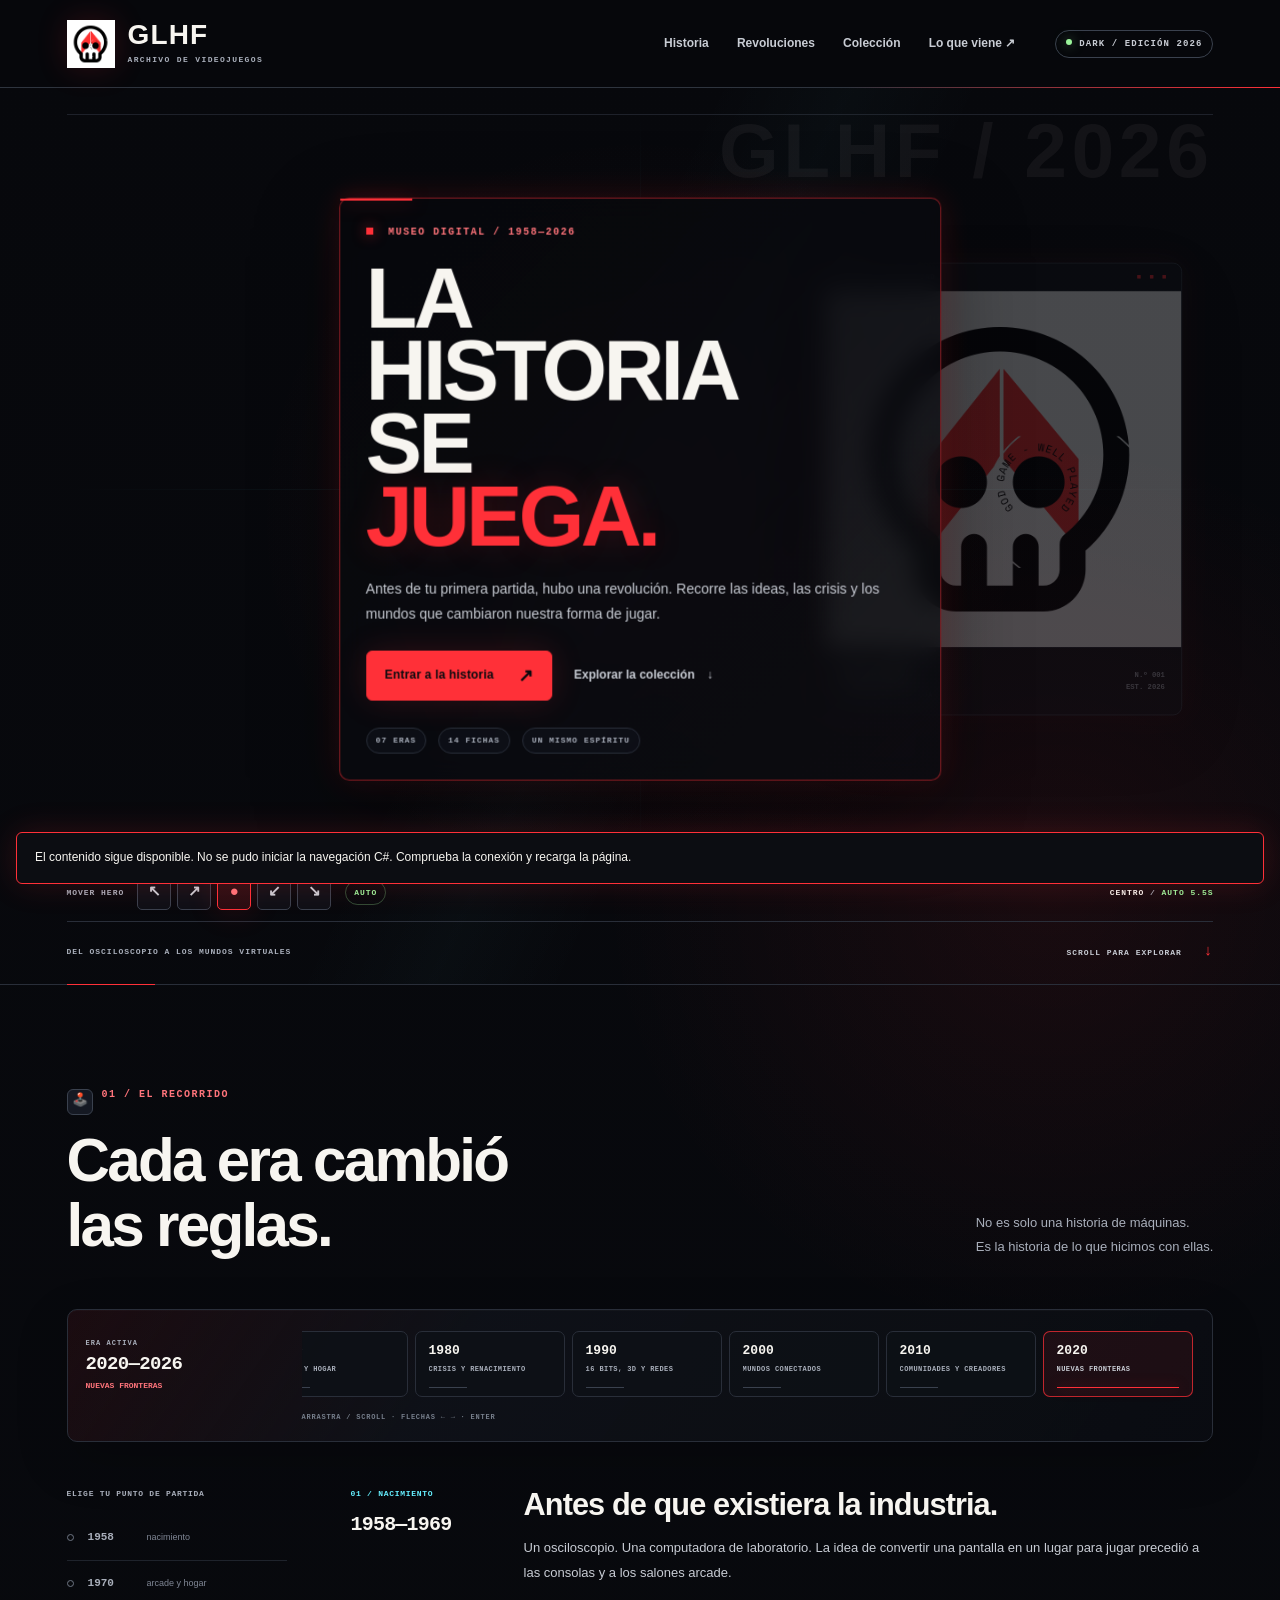
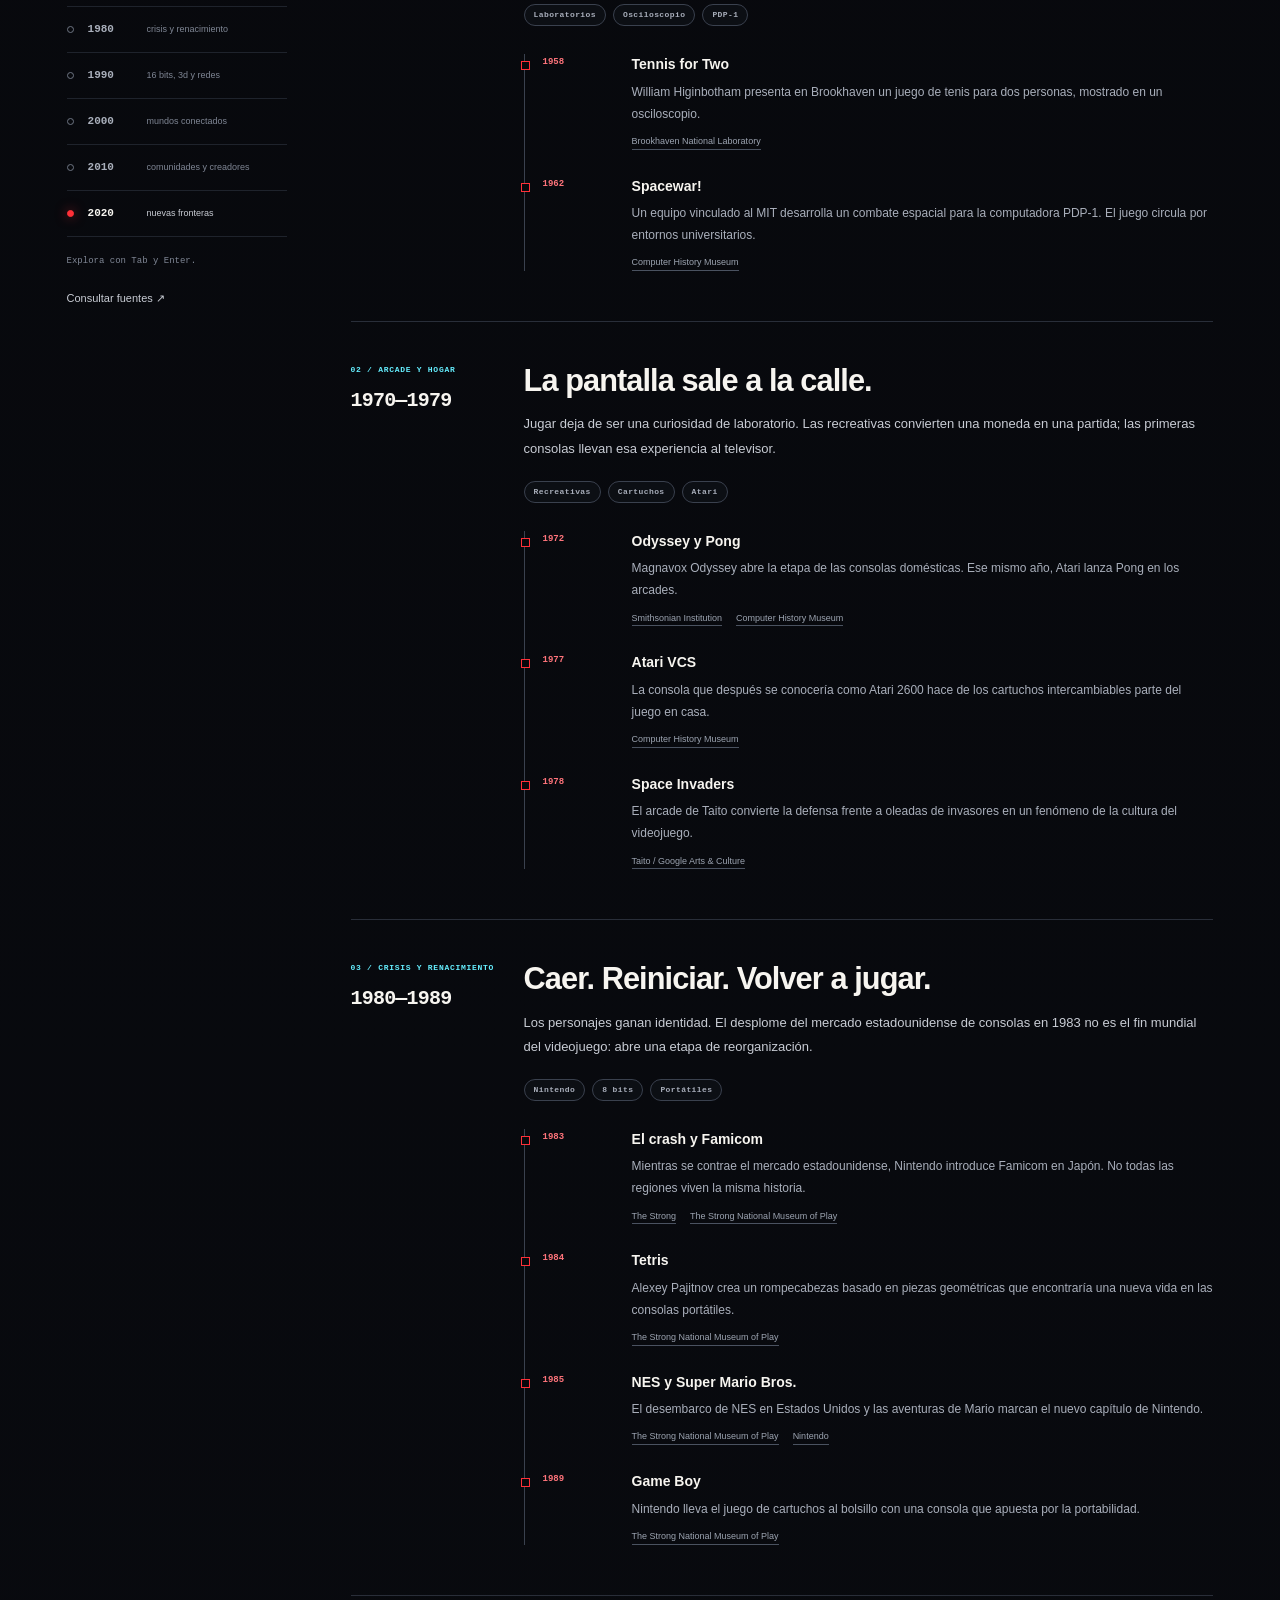
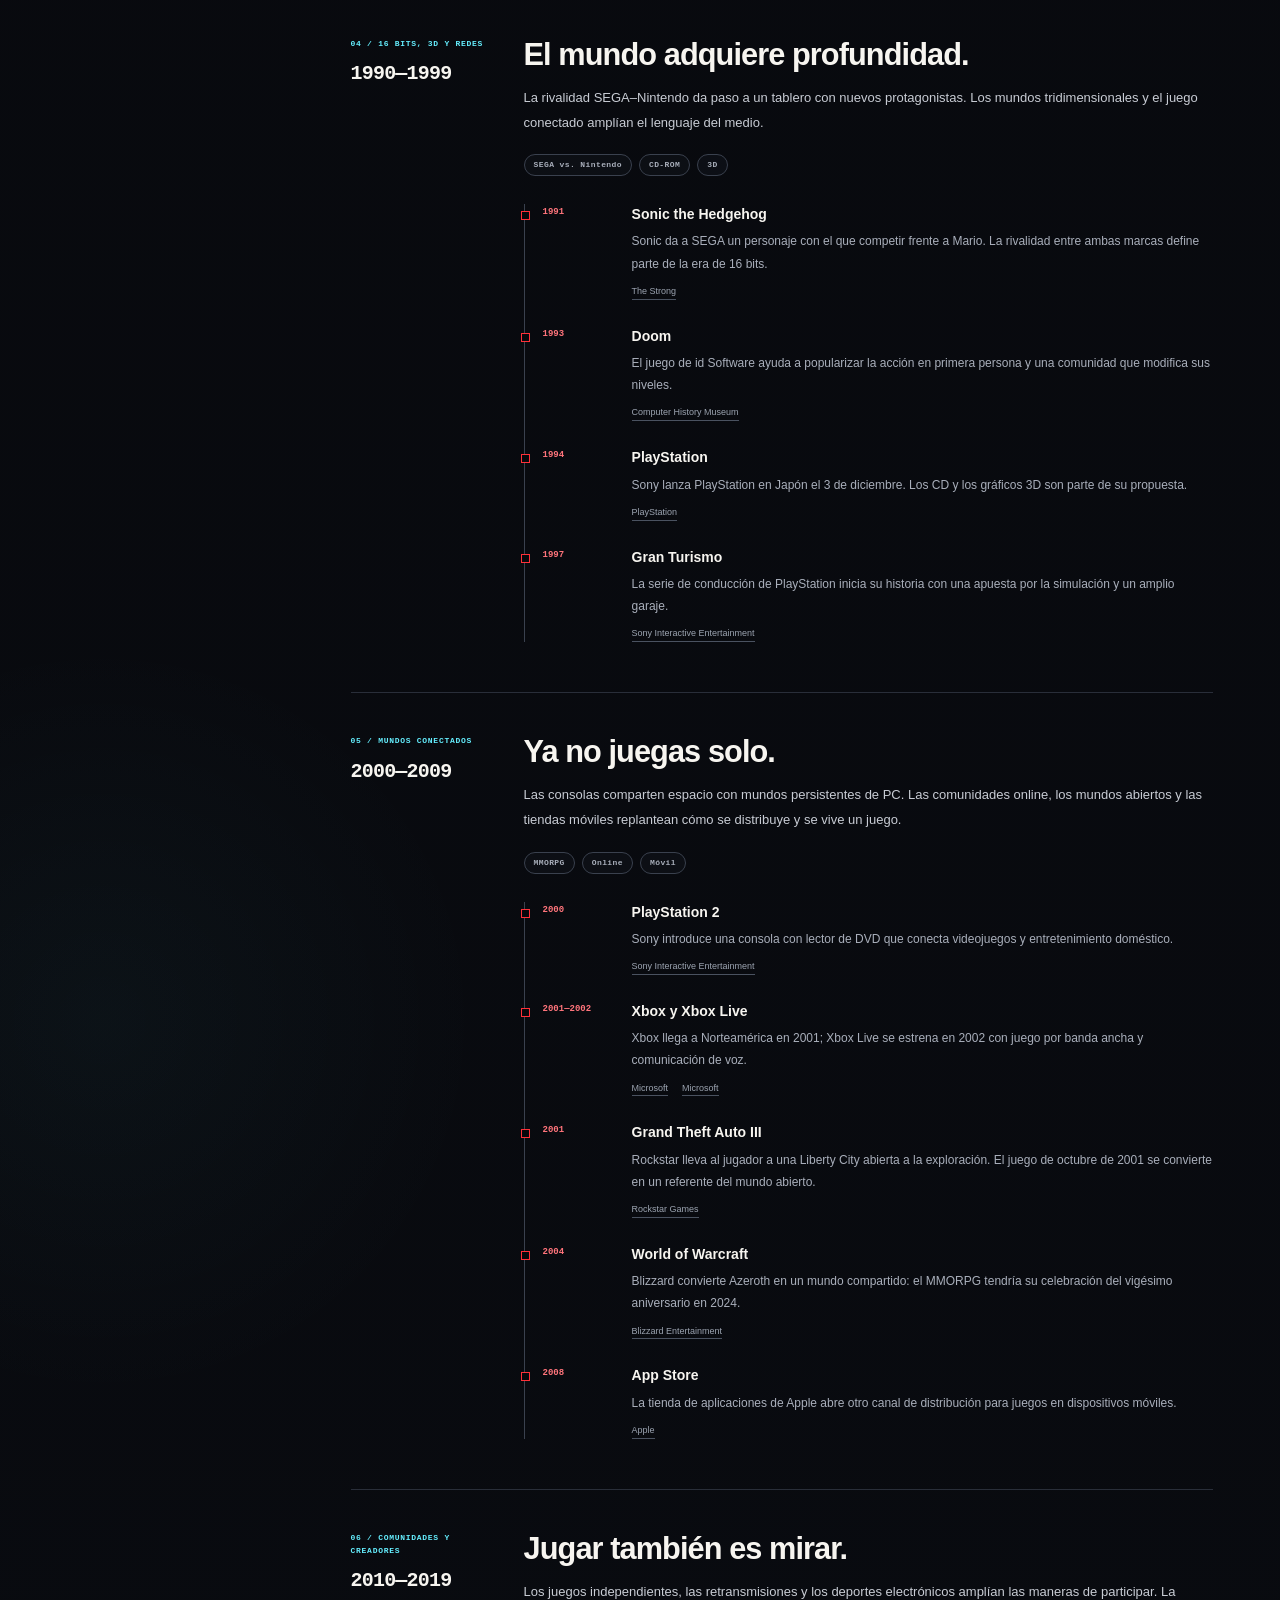
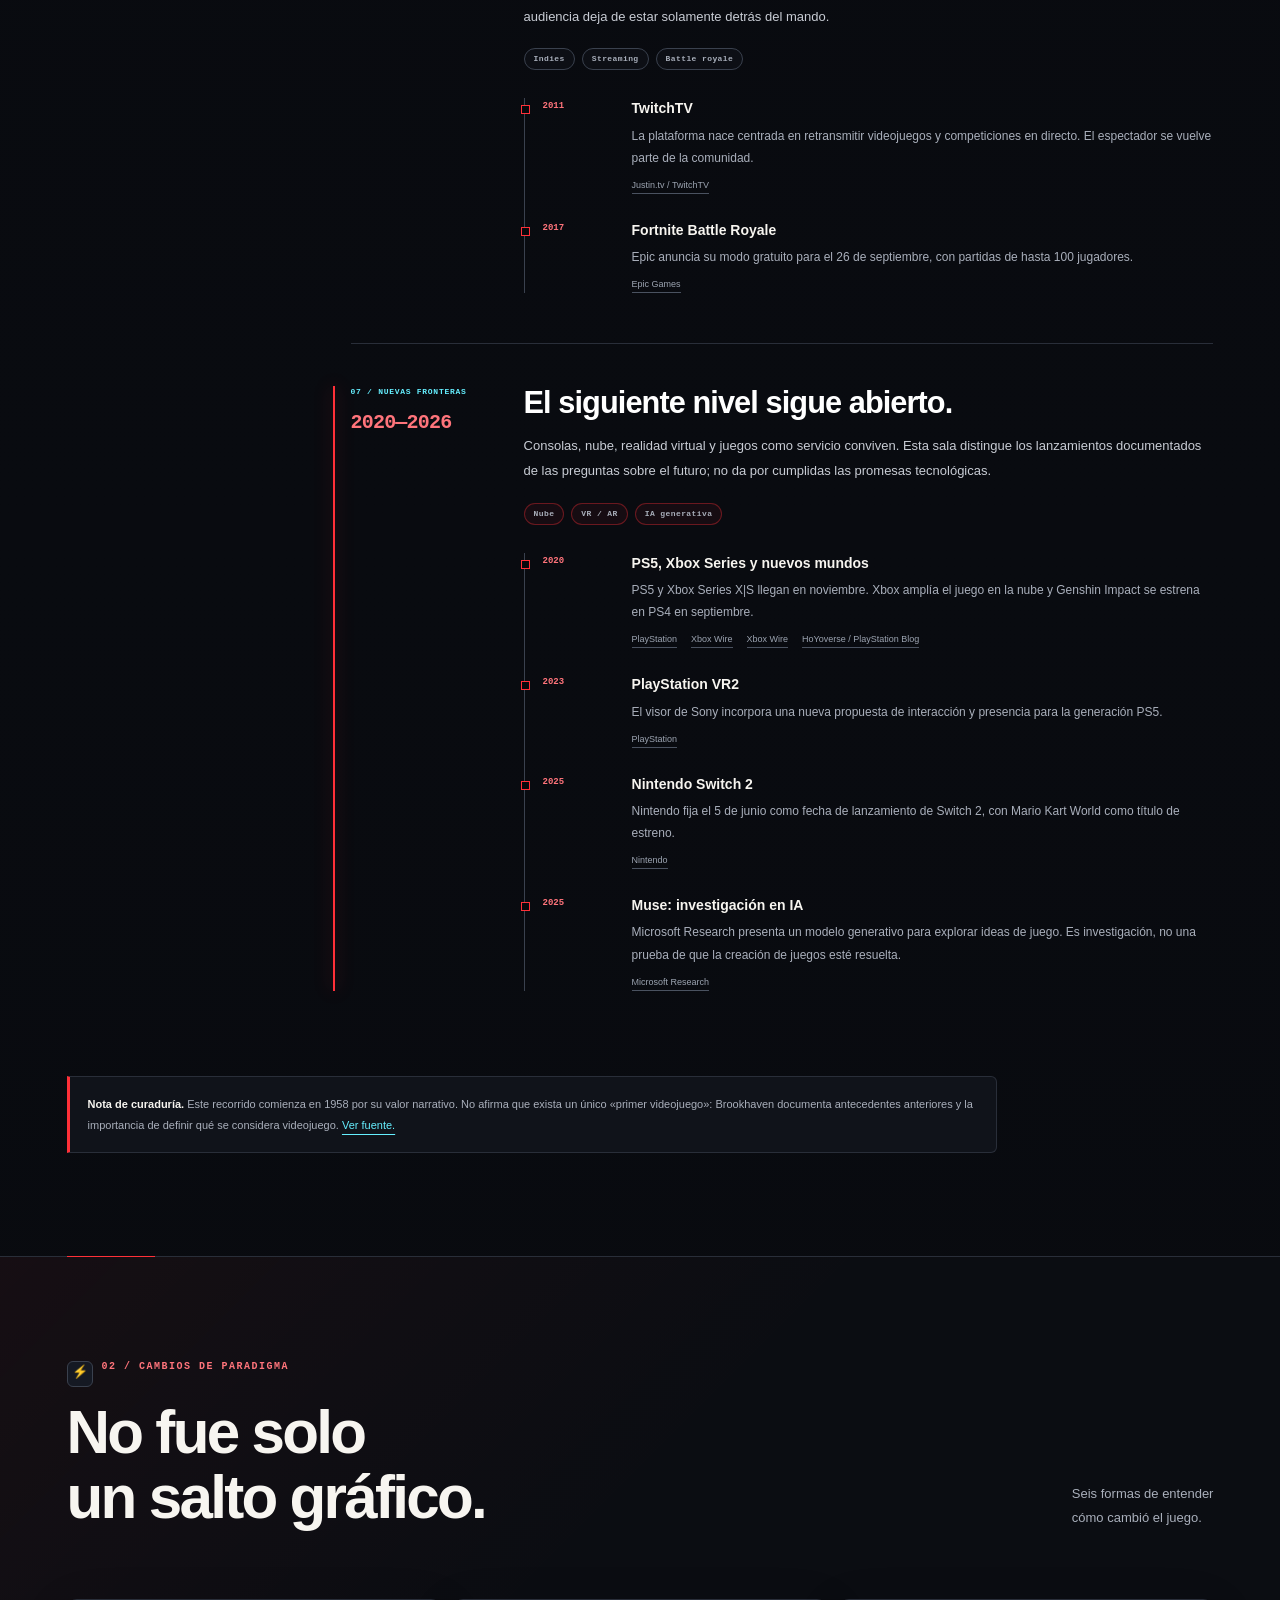
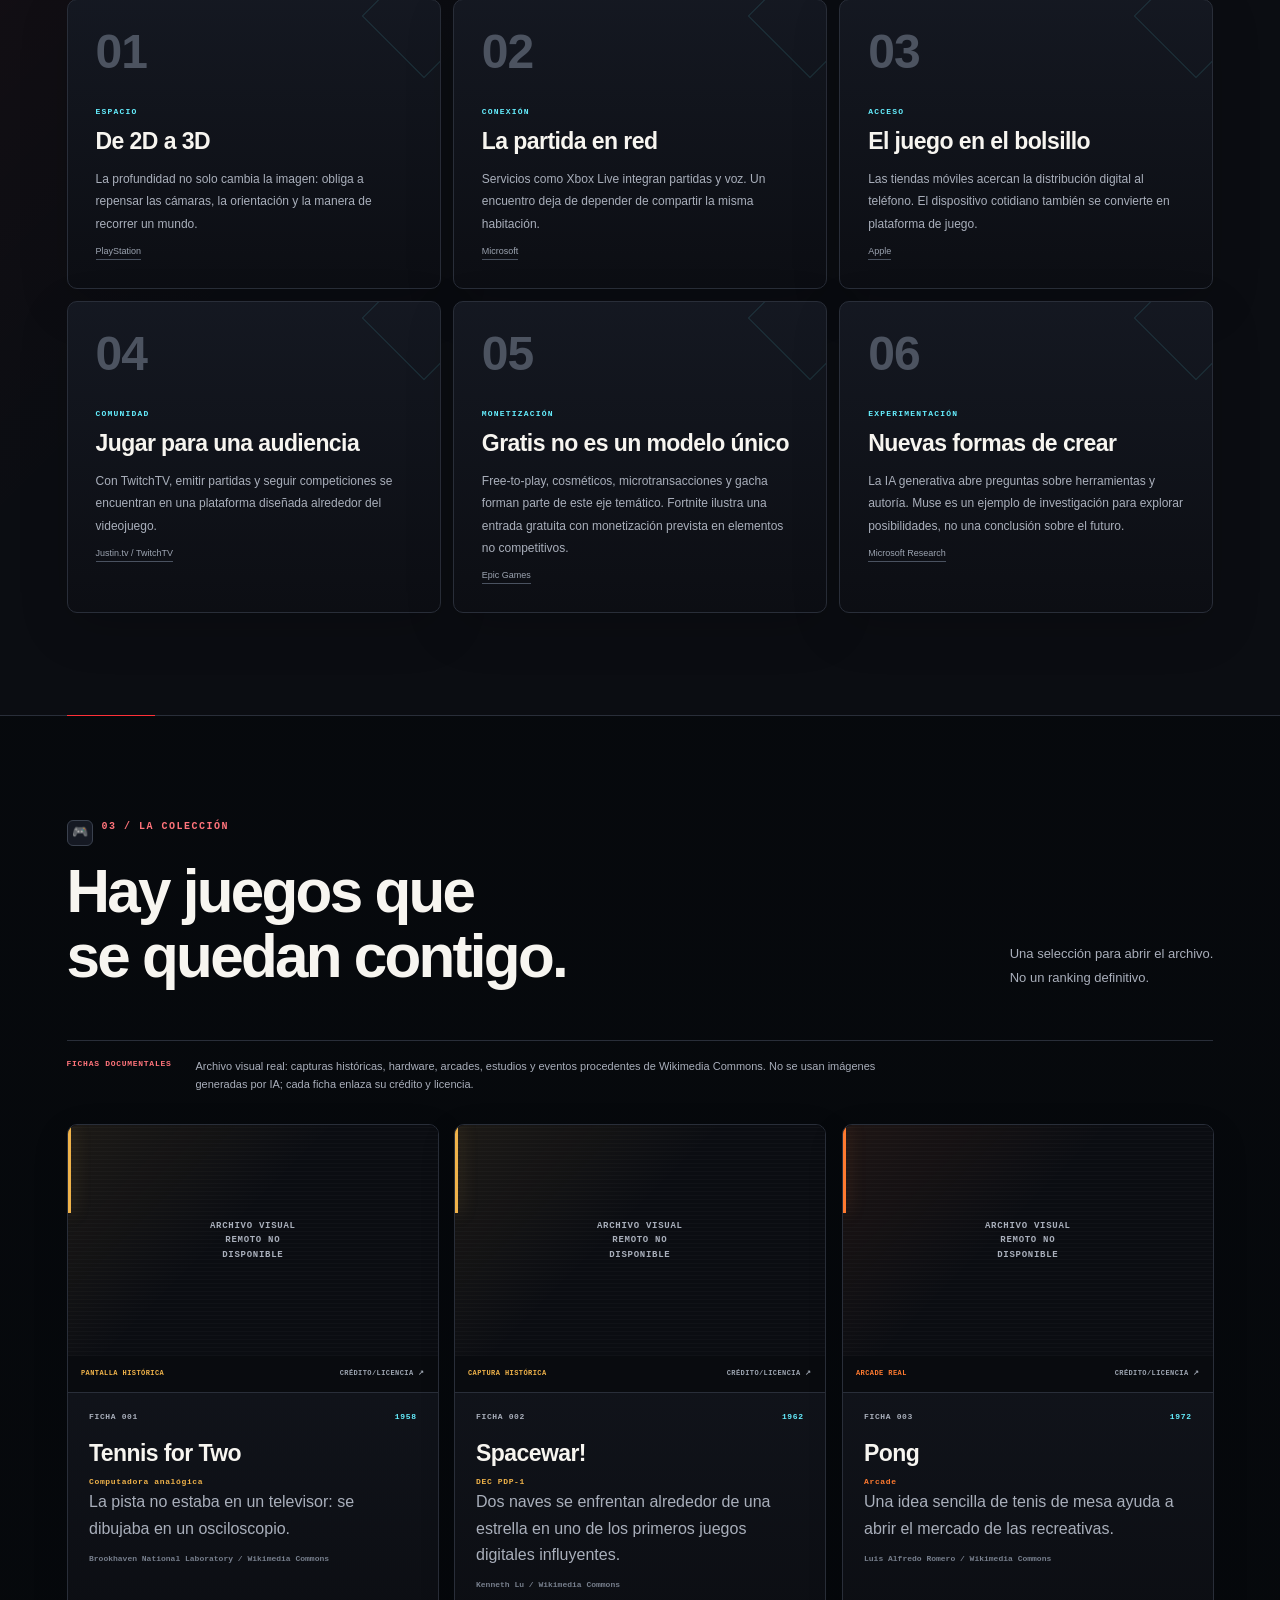
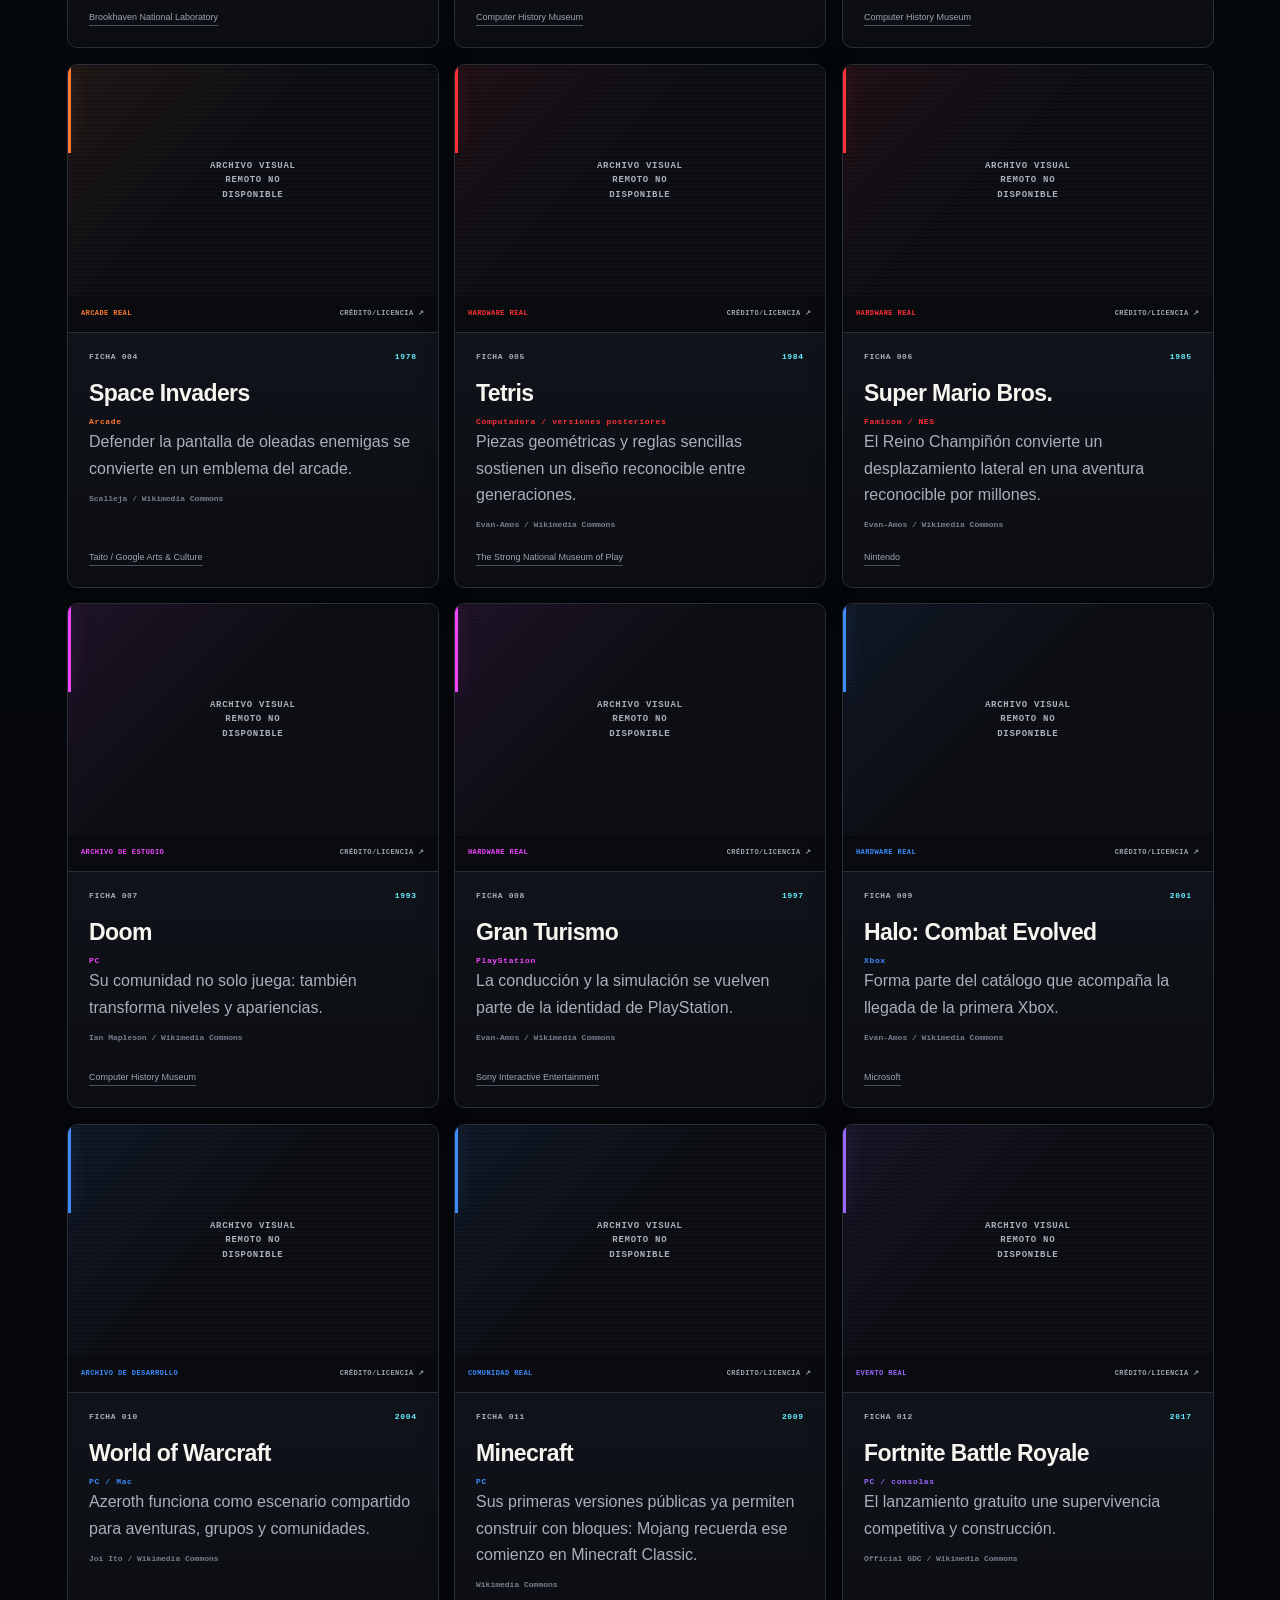
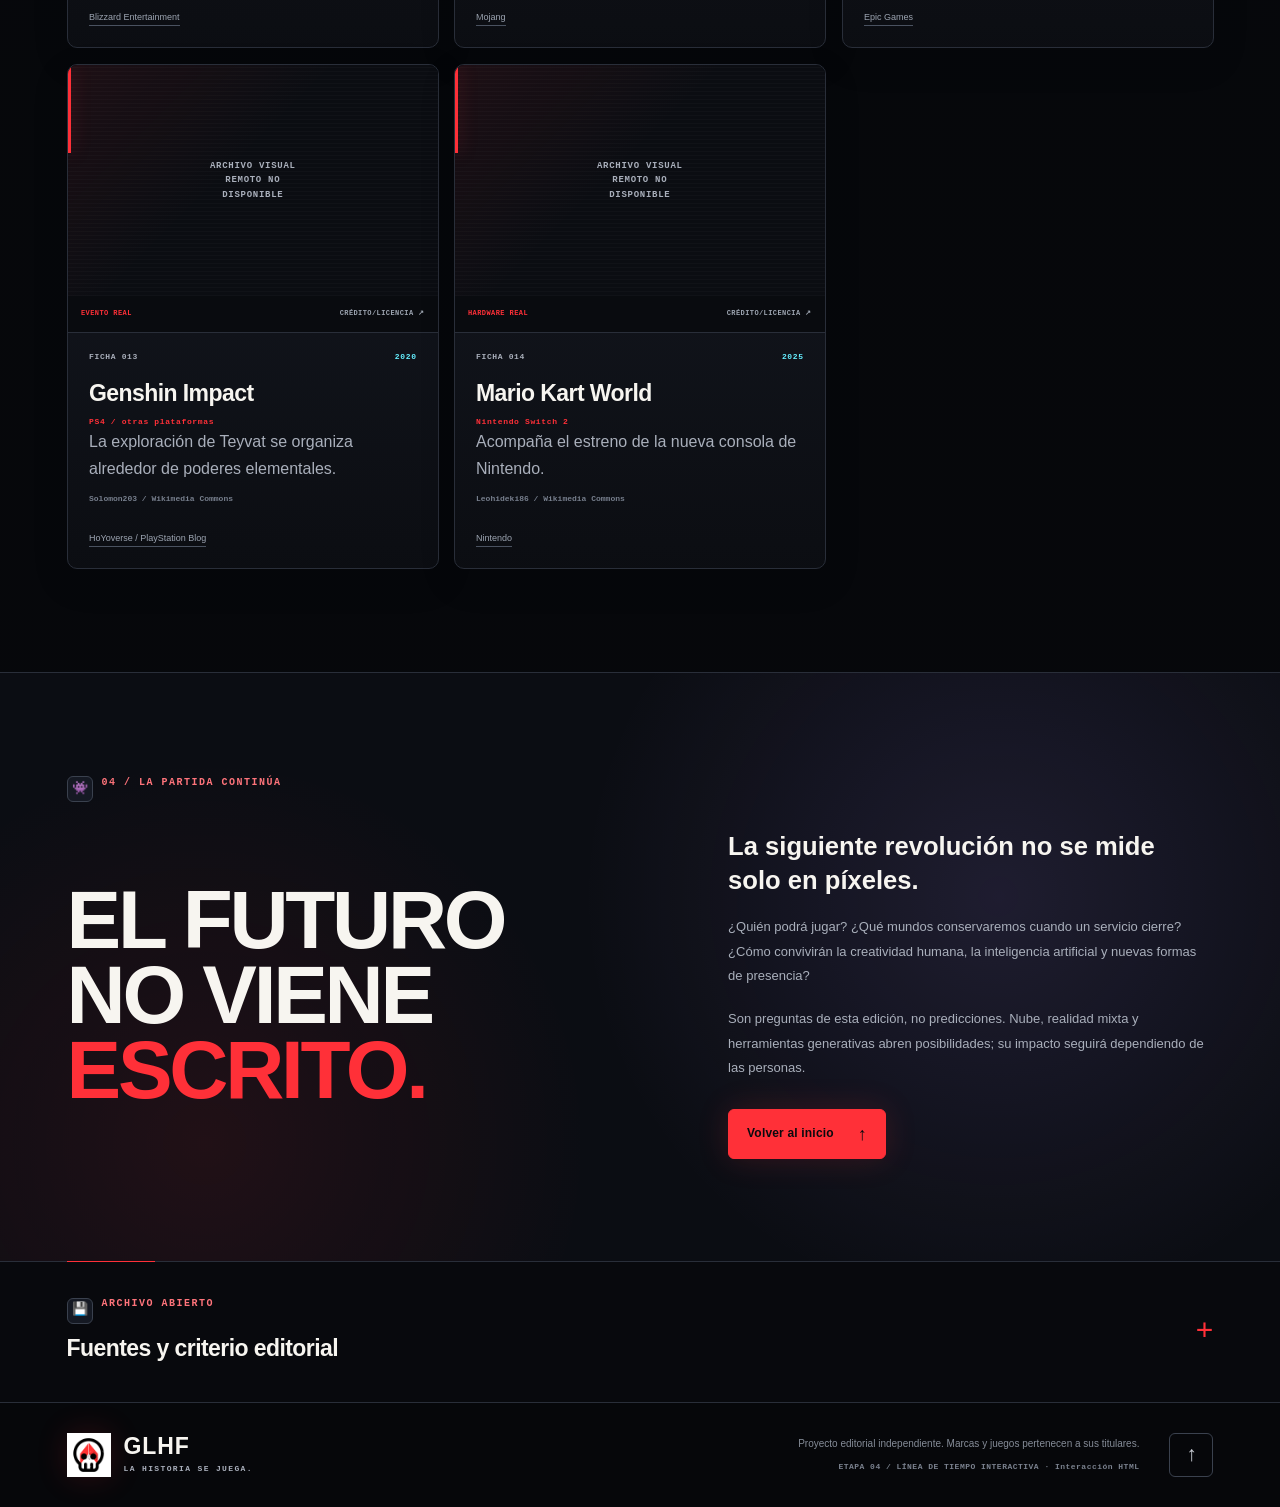
==== commit 13e916d8: "feat" ====
--- a/wwwroot/index.html
+++ b/wwwroot/index.html
@@ -1,5 +1,5 @@
 <!DOCTYPE html>
-<html lang="es" data-engine="static" data-theme="dark">
+<html lang="es" data-engine="static" data-theme="dark" data-active-era="era-1958">
 <head>
 <meta charset="utf-8" />
 <meta name="viewport" content="width=device-width, initial-scale=1" />
@@ -43,6 +43,14 @@
 </section>
 <section class="history-section section-wrap" id="historia" aria-labelledby="history-title">
  <div class="section-heading"><div><p class="eyebrow"><span class="section-icon" aria-hidden="true">🕹️</span>01 / EL RECORRIDO</p><h2 id="history-title">Cada era cambió<br />las reglas.</h2></div><p>No es solo una historia de máquinas.<br />Es la historia de lo que hicimos con ellas.</p></div>
+ <div class="timeline-console" aria-label="Línea de tiempo interactiva"><div class="timeline-now" aria-live="polite"><span class="timeline-now-label">ERA ACTIVA</span><strong data-timeline-now-period>1958—1969</strong><span data-timeline-now-title>Nacimiento</span></div><nav class="timeline-rail" data-timeline-rail aria-label="Navegar por décadas"><a class="timeline-rail-link" href="#era-1958" data-era-rail="era-1958" aria-label="1958—1969: nacimiento"><span>1958</span><small>nacimiento</small></a>
+<a class="timeline-rail-link" href="#era-1970" data-era-rail="era-1970" aria-label="1970—1979: arcade y hogar"><span>1970</span><small>arcade y hogar</small></a>
+<a class="timeline-rail-link" href="#era-1980" data-era-rail="era-1980" aria-label="1980—1989: crisis y renacimiento"><span>1980</span><small>crisis y renacimiento</small></a>
+<a class="timeline-rail-link" href="#era-1990" data-era-rail="era-1990" aria-label="1990—1999: 16 bits, 3d y redes"><span>1990</span><small>16 bits, 3d y redes</small></a>
+<a class="timeline-rail-link" href="#era-2000" data-era-rail="era-2000" aria-label="2000—2009: mundos conectados"><span>2000</span><small>mundos conectados</small></a>
+<a class="timeline-rail-link" href="#era-2010" data-era-rail="era-2010" aria-label="2010—2019: comunidades y creadores"><span>2010</span><small>comunidades y creadores</small></a>
+<a class="timeline-rail-link" href="#era-2020" data-era-rail="era-2020" aria-label="2020—2026: nuevas fronteras"><span>2020</span><small>nuevas fronteras</small></a>
+</nav><p class="timeline-hint">ARRASTRA / SCROLL · FLECHAS ← → · ENTER</p></div>
  <div class="history-layout"><aside class="timeline-sidebar" aria-label="Guía del recorrido"><div id="era-controls"><nav class="era-navigation" aria-label="Elegir una era"><p class="eyebrow">ELIGE TU PUNTO DE PARTIDA</p><ol><li><a class="era-link" href="#era-1958" data-era-link="era-1958"><span class="nav-dot" aria-hidden="true"></span><span>1958</span><span class="nav-era-name">nacimiento</span></a></li><li><a class="era-link" href="#era-1970" data-era-link="era-1970"><span class="nav-dot" aria-hidden="true"></span><span>1970</span><span class="nav-era-name">arcade y hogar</span></a></li><li><a class="era-link" href="#era-1980" data-era-link="era-1980"><span class="nav-dot" aria-hidden="true"></span><span>1980</span><span class="nav-era-name">crisis y renacimiento</span></a></li><li><a class="era-link" href="#era-1990" data-era-link="era-1990"><span class="nav-dot" aria-hidden="true"></span><span>1990</span><span class="nav-era-name">16 bits, 3d y redes</span></a></li><li><a class="era-link" href="#era-2000" data-era-link="era-2000"><span class="nav-dot" aria-hidden="true"></span><span>2000</span><span class="nav-era-name">mundos conectados</span></a></li><li><a class="era-link" href="#era-2010" data-era-link="era-2010"><span class="nav-dot" aria-hidden="true"></span><span>2010</span><span class="nav-era-name">comunidades y creadores</span></a></li><li><a class="era-link" href="#era-2020" data-era-link="era-2020"><span class="nav-dot" aria-hidden="true"></span><span>2020</span><span class="nav-era-name">nuevas fronteras</span></a></li></ol><p class="navigation-note">Explora con Tab y Enter.</p></nav></div><a class="source-shortcut" href="#fuentes">Consultar fuentes <span aria-hidden="true">↗</span></a></aside><div class="era-list"><article class="era" id="era-1958" aria-labelledby="era-1958-title" data-era="era-1958">
 <div class="era-stamp"><span class="eyebrow">01 / NACIMIENTO</span><span class="era-period">1958—1969</span></div>
 <div class="era-body"><h3 id="era-1958-title" tabindex="-1">Antes de que existiera la industria.</h3><p class="era-description">Un osciloscopio. Una computadora de laboratorio. La idea de convertir una pantalla en un lugar para jugar precedi&#243; a las consolas y a los salones arcade.</p><div class="tags"><span>Laboratorios</span><span>Osciloscopio</span><span>PDP-1</span></div><ol class="milestones"><li class="milestone"><span class="milestone-year">1958</span><div><h4>Tennis for Two</h4><p>William Higinbotham presenta en Brookhaven un juego de tenis para dos personas, mostrado en un osciloscopio.</p><div class="refs"><a href="#source-bnl">Brookhaven National Laboratory</a></div></div></li><li class="milestone"><span class="milestone-year">1962</span><div><h4>Spacewar!</h4><p>Un equipo vinculado al MIT desarrolla un combate espacial para la computadora PDP-1. El juego circula por entornos universitarios.</p><div class="refs"><a href="#source-chm">Computer History Museum</a></div></div></li></ol></div></article><article class="era" id="era-1970" aria-labelledby="era-1970-title" data-era="era-1970">
@@ -61,10 +69,66 @@
  <p class="editorial-note"><strong>Nota de curaduría.</strong> Este recorrido comienza en 1958 por su valor narrativo. No afirma que exista un único «primer videojuego»: Brookhaven documenta antecedentes anteriores y la importancia de definir qué se considera videojuego. <a href="#source-bnl">Ver fuente.</a></p>
 </section>
 <section class="revolutions-section section-wrap" id="revoluciones" aria-labelledby="revolutions-title"><div class="section-heading"><div><p class="eyebrow"><span class="section-icon" aria-hidden="true">⚡</span>02 / CAMBIOS DE PARADIGMA</p><h2 id="revolutions-title">No fue solo<br />un salto gráfico.</h2></div><p>Seis formas de entender<br />cómo cambió el juego.</p></div><div class="revolution-grid"><article class="revolution"><span class="revolution-number" aria-hidden="true">01</span><span class="eyebrow">ESPACIO</span><h3>De 2D a 3D</h3><p>La profundidad no solo cambia la imagen: obliga a repensar las c&#225;maras, la orientaci&#243;n y la manera de recorrer un mundo.</p><div class="refs"><a href="#source-ps1">PlayStation</a></div></article><article class="revolution"><span class="revolution-number" aria-hidden="true">02</span><span class="eyebrow">CONEXI&#211;N</span><h3>La partida en red</h3><p>Servicios como Xbox Live integran partidas y voz. Un encuentro deja de depender de compartir la misma habitaci&#243;n.</p><div class="refs"><a href="#source-live">Microsoft</a></div></article><article class="revolution"><span class="revolution-number" aria-hidden="true">03</span><span class="eyebrow">ACCESO</span><h3>El juego en el bolsillo</h3><p>Las tiendas m&#243;viles acercan la distribuci&#243;n digital al tel&#233;fono. El dispositivo cotidiano tambi&#233;n se convierte en plataforma de juego.</p><div class="refs"><a href="#source-apple">Apple</a></div></article><article class="revolution"><span class="revolution-number" aria-hidden="true">04</span><span class="eyebrow">COMUNIDAD</span><h3>Jugar para una audiencia</h3><p>Con TwitchTV, emitir partidas y seguir competiciones se encuentran en una plataforma dise&#241;ada alrededor del videojuego.</p><div class="refs"><a href="#source-twitch">Justin.tv / TwitchTV</a></div></article><article class="revolution"><span class="revolution-number" aria-hidden="true">05</span><span class="eyebrow">MONETIZACI&#211;N</span><h3>Gratis no es un modelo &#250;nico</h3><p>Free-to-play, cosm&#233;ticos, microtransacciones y gacha forman parte de este eje tem&#225;tico. Fortnite ilustra una entrada gratuita con monetizaci&#243;n prevista en elementos no competitivos.</p><div class="refs"><a href="#source-fortnite">Epic Games</a></div></article><article class="revolution"><span class="revolution-number" aria-hidden="true">06</span><span class="eyebrow">EXPERIMENTACI&#211;N</span><h3>Nuevas formas de crear</h3><p>La IA generativa abre preguntas sobre herramientas y autor&#237;a. Muse es un ejemplo de investigaci&#243;n para explorar posibilidades, no una conclusi&#243;n sobre el futuro.</p><div class="refs"><a href="#source-muse">Microsoft Research</a></div></article></div></section>
-<section class="collection-section section-wrap" id="coleccion" aria-labelledby="collection-title"><div class="section-heading"><div><p class="eyebrow"><span class="section-icon" aria-hidden="true">🎮</span>03 / LA COLECCIÓN</p><h2 id="collection-title">Hay juegos que<br />se quedan contigo.</h2></div><p>Una selección para abrir el archivo.<br />No un ranking definitivo.</p></div><div class="gallery-note"><span class="label">FICHAS DOCUMENTALES</span><p>Las imágenes reales y sus atribuciones se incorporarán en la etapa visual de la colección. Aquí no se utilizan carátulas ni capturas generadas.</p></div><div class="game-grid"><article class="game-card" data-game-era="era-1958"><div class="game-top"><span>FICHA 001</span><span>1958</span></div><h3>Tennis for Two</h3><p class="game-platform">Computadora anal&#243;gica</p><p>La pista no estaba en un televisor: se dibujaba en un osciloscopio.</p><div class="refs"><a href="#source-bnl">Brookhaven National Laboratory</a></div></article><article class="game-card" data-game-era="era-1958"><div class="game-top"><span>FICHA 002</span><span>1962</span></div><h3>Spacewar!</h3><p class="game-platform">DEC PDP-1</p><p>Dos naves se enfrentan alrededor de una estrella en uno de los primeros juegos digitales influyentes.</p><div class="refs"><a href="#source-chm">Computer History Museum</a></div></article><article class="game-card" data-game-era="era-1970"><div class="game-top"><span>FICHA 003</span><span>1972</span></div><h3>Pong</h3><p class="game-platform">Arcade</p><p>Una idea sencilla de tenis de mesa ayuda a abrir el mercado de las recreativas.</p><div class="refs"><a href="#source-pong">Computer History Museum</a></div></article><article class="game-card" data-game-era="era-1970"><div class="game-top"><span>FICHA 004</span><span>1978</span></div><h3>Space Invaders</h3><p class="game-platform">Arcade</p><p>Defender la pantalla de oleadas enemigas se convierte en un emblema del arcade.</p><div class="refs"><a href="#source-invaders">Taito / Google Arts &amp; Culture</a></div></article><article class="game-card" data-game-era="era-1980"><div class="game-top"><span>FICHA 005</span><span>1984</span></div><h3>Tetris</h3><p class="game-platform">Computadora / versiones posteriores</p><p>Piezas geom&#233;tricas y reglas sencillas sostienen un dise&#241;o reconocible entre generaciones.</p><div class="refs"><a href="#source-strong">The Strong National Museum of Play</a></div></article><article class="game-card" data-game-era="era-1980"><div class="game-top"><span>FICHA 006</span><span>1985</span></div><h3>Super Mario Bros.</h3><p class="game-platform">Famicom / NES</p><p>El Reino Champi&#241;&#243;n convierte un desplazamiento lateral en una aventura reconocible por millones.</p><div class="refs"><a href="#source-mario">Nintendo</a></div></article><article class="game-card" data-game-era="era-1990"><div class="game-top"><span>FICHA 007</span><span>1993</span></div><h3>Doom</h3><p class="game-platform">PC</p><p>Su comunidad no solo juega: tambi&#233;n transforma niveles y apariencias.</p><div class="refs"><a href="#source-chm">Computer History Museum</a></div></article><article class="game-card" data-game-era="era-1990"><div class="game-top"><span>FICHA 008</span><span>1997</span></div><h3>Gran Turismo</h3><p class="game-platform">PlayStation</p><p>La conducci&#243;n y la simulaci&#243;n se vuelven parte de la identidad de PlayStation.</p><div class="refs"><a href="#source-sie">Sony Interactive Entertainment</a></div></article><article class="game-card" data-game-era="era-2000"><div class="game-top"><span>FICHA 009</span><span>2001</span></div><h3>Halo: Combat Evolved</h3><p class="game-platform">Xbox</p><p>Forma parte del cat&#225;logo que acompa&#241;a la llegada de la primera Xbox.</p><div class="refs"><a href="#source-xbox">Microsoft</a></div></article><article class="game-card" data-game-era="era-2000"><div class="game-top"><span>FICHA 010</span><span>2004</span></div><h3>World of Warcraft</h3><p class="game-platform">PC / Mac</p><p>Azeroth funciona como escenario compartido para aventuras, grupos y comunidades.</p><div class="refs"><a href="#source-wow">Blizzard Entertainment</a></div></article><article class="game-card" data-game-era="era-2000"><div class="game-top"><span>FICHA 011</span><span>2009</span></div><h3>Minecraft</h3><p class="game-platform">PC</p><p>Sus primeras versiones p&#250;blicas ya permiten construir con bloques: Mojang recuerda ese comienzo en Minecraft Classic.</p><div class="refs"><a href="#source-minecraft">Mojang</a></div></article><article class="game-card" data-game-era="era-2010"><div class="game-top"><span>FICHA 012</span><span>2017</span></div><h3>Fortnite Battle Royale</h3><p class="game-platform">PC / consolas</p><p>El lanzamiento gratuito une supervivencia competitiva y construcci&#243;n.</p><div class="refs"><a href="#source-fortnite">Epic Games</a></div></article><article class="game-card" data-game-era="era-2020"><div class="game-top"><span>FICHA 013</span><span>2020</span></div><h3>Genshin Impact</h3><p class="game-platform">PS4 / otras plataformas</p><p>La exploraci&#243;n de Teyvat se organiza alrededor de poderes elementales.</p><div class="refs"><a href="#source-genshin">HoYoverse / PlayStation Blog</a></div></article><article class="game-card" data-game-era="era-2020"><div class="game-top"><span>FICHA 014</span><span>2025</span></div><h3>Mario Kart World</h3><p class="game-platform">Nintendo Switch 2</p><p>Acompa&#241;a el estreno de la nueva consola de Nintendo.</p><div class="refs"><a href="#source-switch2">Nintendo</a></div></article></div></section>
+<section class="collection-section section-wrap" id="coleccion" aria-labelledby="collection-title"><div class="section-heading"><div><p class="eyebrow"><span class="section-icon" aria-hidden="true">🎮</span>03 / LA COLECCIÓN</p><h2 id="collection-title">Hay juegos que<br />se quedan contigo.</h2></div><p>Una selección para abrir el archivo.<br />No un ranking definitivo.</p></div><div class="gallery-note"><span class="label">FICHAS DOCUMENTALES</span><p>Archivo visual real: capturas históricas, hardware, arcades, estudios y eventos procedentes de Wikimedia Commons. No se usan imágenes generadas por IA; cada ficha enlaza su crédito y licencia.</p></div><div class="game-grid"><article class="game-card" data-game-era="era-1958" data-tilt-card>
+<figure class="game-media"><div class="game-media-frame"><img src="https://commons.wikimedia.org/wiki/Special:Redirect/file/Tennis%20For%20Two%20on%20a%20DuMont%20Lab%20Oscilloscope%20Type%20304-A.jpg?width=1200" alt="Tennis for Two ejecut&#225;ndose en un osciloscopio DuMont, recreaci&#243;n hist&#243;rica del sistema de 1958." loading="lazy" decoding="async" referrerpolicy="no-referrer" /></div><figcaption><span>Pantalla hist&#243;rica</span><a href="https://commons.wikimedia.org/wiki/File:Tennis%20For%20Two%20on%20a%20DuMont%20Lab%20Oscilloscope%20Type%20304-A.jpg" target="_blank" rel="noopener noreferrer" aria-label="Ver crédito y licencia de la imagen de Tennis for Two en Wikimedia Commons">Crédito/licencia ↗</a></figcaption></figure>
+<div class="game-card-body"><div class="game-top"><span>FICHA 001</span><span>1958</span></div><h3>Tennis for Two</h3><p class="game-platform">Computadora anal&#243;gica</p><p>La pista no estaba en un televisor: se dibujaba en un osciloscopio.</p><p class="media-credit">Brookhaven National Laboratory / Wikimedia Commons</p><div class="refs"><a href="#source-bnl">Brookhaven National Laboratory</a></div></div>
+</article>
+<article class="game-card" data-game-era="era-1958" data-tilt-card>
+<figure class="game-media"><div class="game-media-frame"><img src="https://commons.wikimedia.org/wiki/Special:Redirect/file/Spacewar%20screenshot.jpg?width=1200" alt="Spacewar! ejecut&#225;ndose en una computadora PDP-1." loading="lazy" decoding="async" referrerpolicy="no-referrer" /></div><figcaption><span>Captura hist&#243;rica</span><a href="https://commons.wikimedia.org/wiki/File:Spacewar%20screenshot.jpg" target="_blank" rel="noopener noreferrer" aria-label="Ver crédito y licencia de la imagen de Spacewar! en Wikimedia Commons">Crédito/licencia ↗</a></figcaption></figure>
+<div class="game-card-body"><div class="game-top"><span>FICHA 002</span><span>1962</span></div><h3>Spacewar!</h3><p class="game-platform">DEC PDP-1</p><p>Dos naves se enfrentan alrededor de una estrella en uno de los primeros juegos digitales influyentes.</p><p class="media-credit">Kenneth Lu / Wikimedia Commons</p><div class="refs"><a href="#source-chm">Computer History Museum</a></div></div>
+</article>
+<article class="game-card" data-game-era="era-1970" data-tilt-card>
+<figure class="game-media"><div class="game-media-frame"><img src="https://commons.wikimedia.org/wiki/Special:Redirect/file/PONG%20arcade.jpg?width=1200" alt="Gabinete arcade de Pong fotografiado en una sala recreativa." loading="lazy" decoding="async" referrerpolicy="no-referrer" /></div><figcaption><span>Arcade real</span><a href="https://commons.wikimedia.org/wiki/File:PONG%20arcade.jpg" target="_blank" rel="noopener noreferrer" aria-label="Ver crédito y licencia de la imagen de Pong en Wikimedia Commons">Crédito/licencia ↗</a></figcaption></figure>
+<div class="game-card-body"><div class="game-top"><span>FICHA 003</span><span>1972</span></div><h3>Pong</h3><p class="game-platform">Arcade</p><p>Una idea sencilla de tenis de mesa ayuda a abrir el mercado de las recreativas.</p><p class="media-credit">Luis Alfredo Romero / Wikimedia Commons</p><div class="refs"><a href="#source-pong">Computer History Museum</a></div></div>
+</article>
+<article class="game-card" data-game-era="era-1970" data-tilt-card>
+<figure class="game-media"><div class="game-media-frame"><img src="https://commons.wikimedia.org/wiki/Special:Redirect/file/Space%20Invader%20Cabinet.jpg?width=1200" alt="Gabinete arcade de Space Invaders, ejemplo f&#237;sico de la cultura recreativa de finales de los setenta." loading="lazy" decoding="async" referrerpolicy="no-referrer" /></div><figcaption><span>Arcade real</span><a href="https://commons.wikimedia.org/wiki/File:Space%20Invader%20Cabinet.jpg" target="_blank" rel="noopener noreferrer" aria-label="Ver crédito y licencia de la imagen de Space Invaders en Wikimedia Commons">Crédito/licencia ↗</a></figcaption></figure>
+<div class="game-card-body"><div class="game-top"><span>FICHA 004</span><span>1978</span></div><h3>Space Invaders</h3><p class="game-platform">Arcade</p><p>Defender la pantalla de oleadas enemigas se convierte en un emblema del arcade.</p><p class="media-credit">Scalleja / Wikimedia Commons</p><div class="refs"><a href="#source-invaders">Taito / Google Arts &amp; Culture</a></div></div>
+</article>
+<article class="game-card" data-game-era="era-1980" data-tilt-card>
+<figure class="game-media"><div class="game-media-frame"><img src="https://commons.wikimedia.org/wiki/Special:Redirect/file/Game-Boy-Original.jpg?width=1200" alt="Nintendo Game Boy original de 1989, plataforma estrechamente asociada con la expansi&#243;n global de Tetris." loading="lazy" decoding="async" referrerpolicy="no-referrer" /></div><figcaption><span>Hardware real</span><a href="https://commons.wikimedia.org/wiki/File:Game-Boy-Original.jpg" target="_blank" rel="noopener noreferrer" aria-label="Ver crédito y licencia de la imagen de Tetris en Wikimedia Commons">Crédito/licencia ↗</a></figcaption></figure>
+<div class="game-card-body"><div class="game-top"><span>FICHA 005</span><span>1984</span></div><h3>Tetris</h3><p class="game-platform">Computadora / versiones posteriores</p><p>Piezas geom&#233;tricas y reglas sencillas sostienen un dise&#241;o reconocible entre generaciones.</p><p class="media-credit">Evan-Amos / Wikimedia Commons</p><div class="refs"><a href="#source-strong">The Strong National Museum of Play</a></div></div>
+</article>
+<article class="game-card" data-game-era="era-1980" data-tilt-card>
+<figure class="game-media"><div class="game-media-frame"><img src="https://commons.wikimedia.org/wiki/Special:Redirect/file/Nintendo-Entertainment-System-NES-Console-FL.jpg?width=1200" alt="Nintendo Entertainment System, la plataforma dom&#233;stica vinculada al lanzamiento occidental de Super Mario Bros." loading="lazy" decoding="async" referrerpolicy="no-referrer" /></div><figcaption><span>Hardware real</span><a href="https://commons.wikimedia.org/wiki/File:Nintendo-Entertainment-System-NES-Console-FL.jpg" target="_blank" rel="noopener noreferrer" aria-label="Ver crédito y licencia de la imagen de Super Mario Bros. en Wikimedia Commons">Crédito/licencia ↗</a></figcaption></figure>
+<div class="game-card-body"><div class="game-top"><span>FICHA 006</span><span>1985</span></div><h3>Super Mario Bros.</h3><p class="game-platform">Famicom / NES</p><p>El Reino Champi&#241;&#243;n convierte un desplazamiento lateral en una aventura reconocible por millones.</p><p class="media-credit">Evan-Amos / Wikimedia Commons</p><div class="refs"><a href="#source-mario">Nintendo</a></div></div>
+</article>
+<article class="game-card" data-game-era="era-1990" data-tilt-card>
+<figure class="game-media"><div class="game-media-frame"><img src="https://commons.wikimedia.org/wiki/Special:Redirect/file/American%20McGee%20at%20id%20Software,%206%20October%201995%20(by%20Ian%20Mapleson,%20administrator%20of%20the%20Doom%20Help%20Service).jpg?width=1200" alt="American McGee en id Software en 1995, archivo fotogr&#225;fico del estudio durante la era de Doom." loading="lazy" decoding="async" referrerpolicy="no-referrer" /></div><figcaption><span>Archivo de estudio</span><a href="https://commons.wikimedia.org/wiki/File:American%20McGee%20at%20id%20Software,%206%20October%201995%20(by%20Ian%20Mapleson,%20administrator%20of%20the%20Doom%20Help%20Service).jpg" target="_blank" rel="noopener noreferrer" aria-label="Ver crédito y licencia de la imagen de Doom en Wikimedia Commons">Crédito/licencia ↗</a></figcaption></figure>
+<div class="game-card-body"><div class="game-top"><span>FICHA 007</span><span>1993</span></div><h3>Doom</h3><p class="game-platform">PC</p><p>Su comunidad no solo juega: tambi&#233;n transforma niveles y apariencias.</p><p class="media-credit">Ian Mapleson / Wikimedia Commons</p><div class="refs"><a href="#source-chm">Computer History Museum</a></div></div>
+</article>
+<article class="game-card" data-game-era="era-1990" data-tilt-card>
+<figure class="game-media"><div class="game-media-frame"><img src="https://commons.wikimedia.org/wiki/Special:Redirect/file/PlayStation-SCPH-1000-with-Controller.jpg?width=1200" alt="PlayStation SCPH-1000 con control y tarjeta de memoria, hardware de la generaci&#243;n de Gran Turismo." loading="lazy" decoding="async" referrerpolicy="no-referrer" /></div><figcaption><span>Hardware real</span><a href="https://commons.wikimedia.org/wiki/File:PlayStation-SCPH-1000-with-Controller.jpg" target="_blank" rel="noopener noreferrer" aria-label="Ver crédito y licencia de la imagen de Gran Turismo en Wikimedia Commons">Crédito/licencia ↗</a></figcaption></figure>
+<div class="game-card-body"><div class="game-top"><span>FICHA 008</span><span>1997</span></div><h3>Gran Turismo</h3><p class="game-platform">PlayStation</p><p>La conducci&#243;n y la simulaci&#243;n se vuelven parte de la identidad de PlayStation.</p><p class="media-credit">Evan-Amos / Wikimedia Commons</p><div class="refs"><a href="#source-sie">Sony Interactive Entertainment</a></div></div>
+</article>
+<article class="game-card" data-game-era="era-2000" data-tilt-card>
+<figure class="game-media"><div class="game-media-frame"><img src="https://commons.wikimedia.org/wiki/Special:Redirect/file/Xbox-console.jpg?width=1200" alt="Xbox original con control S, plataforma de lanzamiento de Halo: Combat Evolved." loading="lazy" decoding="async" referrerpolicy="no-referrer" /></div><figcaption><span>Hardware real</span><a href="https://commons.wikimedia.org/wiki/File:Xbox-console.jpg" target="_blank" rel="noopener noreferrer" aria-label="Ver crédito y licencia de la imagen de Halo: Combat Evolved en Wikimedia Commons">Crédito/licencia ↗</a></figcaption></figure>
+<div class="game-card-body"><div class="game-top"><span>FICHA 009</span><span>2001</span></div><h3>Halo: Combat Evolved</h3><p class="game-platform">Xbox</p><p>Forma parte del cat&#225;logo que acompa&#241;a la llegada de la primera Xbox.</p><p class="media-credit">Evan-Amos / Wikimedia Commons</p><div class="refs"><a href="#source-xbox">Microsoft</a></div></div>
+</article>
+<article class="game-card" data-game-era="era-2000" data-tilt-card>
+<figure class="game-media"><div class="game-media-frame"><img src="https://commons.wikimedia.org/wiki/Special:Redirect/file/Blizzard&#39;s%20Rob%20Pardo%20and%20Tom%20Chilton%20of%20World%20of%20Warcraft%20(520725354).jpg?width=1200" alt="Rob Pardo y Tom Chilton, desarrolladores vinculados a World of Warcraft, fotografiados en 2007." loading="lazy" decoding="async" referrerpolicy="no-referrer" /></div><figcaption><span>Archivo de desarrollo</span><a href="https://commons.wikimedia.org/wiki/File:Blizzard&#39;s%20Rob%20Pardo%20and%20Tom%20Chilton%20of%20World%20of%20Warcraft%20(520725354).jpg" target="_blank" rel="noopener noreferrer" aria-label="Ver crédito y licencia de la imagen de World of Warcraft en Wikimedia Commons">Crédito/licencia ↗</a></figcaption></figure>
+<div class="game-card-body"><div class="game-top"><span>FICHA 010</span><span>2004</span></div><h3>World of Warcraft</h3><p class="game-platform">PC / Mac</p><p>Azeroth funciona como escenario compartido para aventuras, grupos y comunidades.</p><p class="media-credit">Joi Ito / Wikimedia Commons</p><div class="refs"><a href="#source-wow">Blizzard Entertainment</a></div></div>
+</article>
+<article class="game-card" data-game-era="era-2000" data-tilt-card>
+<figure class="game-media"><div class="game-media-frame"><img src="https://commons.wikimedia.org/wiki/Special:Redirect/file/MineCon2015ExpoHall.jpg?width=1200" alt="Vista del pabell&#243;n de MineCon 2015, encuentro de la comunidad de Minecraft." loading="lazy" decoding="async" referrerpolicy="no-referrer" /></div><figcaption><span>Comunidad real</span><a href="https://commons.wikimedia.org/wiki/File:MineCon2015ExpoHall.jpg" target="_blank" rel="noopener noreferrer" aria-label="Ver crédito y licencia de la imagen de Minecraft en Wikimedia Commons">Crédito/licencia ↗</a></figcaption></figure>
+<div class="game-card-body"><div class="game-top"><span>FICHA 011</span><span>2009</span></div><h3>Minecraft</h3><p class="game-platform">PC</p><p>Sus primeras versiones p&#250;blicas ya permiten construir con bloques: Mojang recuerda ese comienzo en Minecraft Classic.</p><p class="media-credit">Wikimedia Commons</p><div class="refs"><a href="#source-minecraft">Mojang</a></div></div>
+</article>
+<article class="game-card" data-game-era="era-2010" data-tilt-card>
+<figure class="game-media"><div class="game-media-frame"><img src="https://commons.wikimedia.org/wiki/Special:Redirect/file/Fortnite%20Battle%20Royale%20at%20GDC%202018.jpg?width=1200" alt="Instalaci&#243;n de Fortnite Battle Royale durante la Game Developers Conference de 2018." loading="lazy" decoding="async" referrerpolicy="no-referrer" /></div><figcaption><span>Evento real</span><a href="https://commons.wikimedia.org/wiki/File:Fortnite%20Battle%20Royale%20at%20GDC%202018.jpg" target="_blank" rel="noopener noreferrer" aria-label="Ver crédito y licencia de la imagen de Fortnite Battle Royale en Wikimedia Commons">Crédito/licencia ↗</a></figcaption></figure>
+<div class="game-card-body"><div class="game-top"><span>FICHA 012</span><span>2017</span></div><h3>Fortnite Battle Royale</h3><p class="game-platform">PC / consolas</p><p>El lanzamiento gratuito une supervivencia competitiva y construcci&#243;n.</p><p class="media-credit">Official GDC / Wikimedia Commons</p><div class="refs"><a href="#source-fortnite">Epic Games</a></div></div>
+</article>
+<article class="game-card" data-game-era="era-2020" data-tilt-card>
+<figure class="game-media"><div class="game-media-frame"><img src="https://commons.wikimedia.org/wiki/Special:Redirect/file/TECO%20TL32A1TRE%20at%20Genshin%20Impact%20booth%20stage%2020210131.jpg?width=1200" alt="Pantalla y escenario del stand de Genshin Impact en Taipei Game Show 2021." loading="lazy" decoding="async" referrerpolicy="no-referrer" /></div><figcaption><span>Evento real</span><a href="https://commons.wikimedia.org/wiki/File:TECO%20TL32A1TRE%20at%20Genshin%20Impact%20booth%20stage%2020210131.jpg" target="_blank" rel="noopener noreferrer" aria-label="Ver crédito y licencia de la imagen de Genshin Impact en Wikimedia Commons">Crédito/licencia ↗</a></figcaption></figure>
+<div class="game-card-body"><div class="game-top"><span>FICHA 013</span><span>2020</span></div><h3>Genshin Impact</h3><p class="game-platform">PS4 / otras plataformas</p><p>La exploraci&#243;n de Teyvat se organiza alrededor de poderes elementales.</p><p class="media-credit">Solomon203 / Wikimedia Commons</p><div class="refs"><a href="#source-genshin">HoYoverse / PlayStation Blog</a></div></div>
+</article>
+<article class="game-card" data-game-era="era-2020" data-tilt-card>
+<figure class="game-media"><div class="game-media-frame"><img src="https://commons.wikimedia.org/wiki/Special:Redirect/file/Nintendo%20Switch%202.jpg?width=1200" alt="Nintendo Switch 2 fotografiada en 2025, plataforma de Mario Kart World." loading="lazy" decoding="async" referrerpolicy="no-referrer" /></div><figcaption><span>Hardware real</span><a href="https://commons.wikimedia.org/wiki/File:Nintendo%20Switch%202.jpg" target="_blank" rel="noopener noreferrer" aria-label="Ver crédito y licencia de la imagen de Mario Kart World en Wikimedia Commons">Crédito/licencia ↗</a></figcaption></figure>
+<div class="game-card-body"><div class="game-top"><span>FICHA 014</span><span>2025</span></div><h3>Mario Kart World</h3><p class="game-platform">Nintendo Switch 2</p><p>Acompa&#241;a el estreno de la nueva consola de Nintendo.</p><p class="media-credit">Leohideki86 / Wikimedia Commons</p><div class="refs"><a href="#source-switch2">Nintendo</a></div></div>
+</article>
+</div></section>
 <section class="future-section section-wrap" id="futuro" aria-labelledby="future-title"><p class="eyebrow"><span class="section-icon" aria-hidden="true">👾</span>04 / LA PARTIDA CONTINÚA</p><div class="future-layout"><h2 id="future-title">EL FUTURO<br />NO VIENE<br /><span>ESCRITO.</span></h2><div><p class="future-lead">La siguiente revolución no se mide solo en píxeles.</p><p>¿Quién podrá jugar? ¿Qué mundos conservaremos cuando un servicio cierre? ¿Cómo convivirán la creatividad humana, la inteligencia artificial y nuevas formas de presencia?</p><p>Son preguntas de esta edición, no predicciones. Nube, realidad mixta y herramientas generativas abren posibilidades; su impacto seguirá dependiendo de las personas.</p><a class="button primary" href="#inicio">Volver al inicio <span aria-hidden="true">↑</span></a></div></div></section>
-<section class="sources-section section-wrap" id="fuentes" aria-labelledby="sources-title"><details><summary id="sources-title"><span><span class="eyebrow"><span class="section-icon" aria-hidden="true">💾</span>ARCHIVO ABIERTO</span><span class="sources-heading">Fuentes y criterio editorial</span></span><span class="details-symbol" aria-hidden="true">+</span></summary><div class="sources-body"><p>Textos editoriales de GLHF apoyados en archivos de museos, laboratorios y comunicaciones oficiales. Las fechas se refieren a los lanzamientos o territorios indicados. La selección es introductoria y no pretende agotar toda la historia del medio. Revisión: 16 de septiembre de 2026.</p><p>Las salas siguen el alcance del documento de trabajo. La sección de futuro contiene reflexión editorial, no hechos consumados. Las fuentes originales se conservan para permitir verificación y ampliación.</p><ol class="source-list"><li id="source-bnl"><strong>Brookhaven National Laboratory</strong><a href="https://www.bnl.gov/about/history/firstvideo.php" target="_blank" rel="noopener noreferrer">The First Video Game? <span aria-hidden="true">↗</span><span class="sr-only"> (abre una nueva pestaña)</span></a></li><li id="source-chm"><strong>Computer History Museum</strong><a href="https://www.computerhistory.org/timeline/graphics-games/" target="_blank" rel="noopener noreferrer">Graphics &amp; Games: Timeline of Computer History <span aria-hidden="true">↗</span><span class="sr-only"> (abre una nueva pestaña)</span></a></li><li id="source-strong"><strong>The Strong National Museum of Play</strong><a href="https://www.museumofplay.org/video-game-history-timeline/" target="_blank" rel="noopener noreferrer">Video Game History Timeline <span aria-hidden="true">↗</span><span class="sr-only"> (abre una nueva pestaña)</span></a></li><li id="source-pong"><strong>Computer History Museum</strong><a href="https://www.computerhistory.org/timeline/1972/" target="_blank" rel="noopener noreferrer">1972: Pong is released <span aria-hidden="true">↗</span><span class="sr-only"> (abre una nueva pestaña)</span></a></li><li id="source-mario"><strong>Nintendo</strong><a href="https://mario.nintendo.com/history/" target="_blank" rel="noopener noreferrer">The history of Super Mario <span aria-hidden="true">↗</span><span class="sr-only"> (abre una nueva pestaña)</span></a></li><li id="source-ps1"><strong>PlayStation</strong><a href="https://www.playstation.com/en-us/playstation-history/1994-ps-one/" target="_blank" rel="noopener noreferrer">PlayStation 1994: historia de la consola <span aria-hidden="true">↗</span><span class="sr-only"> (abre una nueva pestaña)</span></a></li><li id="source-sie"><strong>Sony Interactive Entertainment</strong><a href="https://sonyinteractive.com/en/our-company/company-history/" target="_blank" rel="noopener noreferrer">Company History <span aria-hidden="true">↗</span><span class="sr-only"> (abre una nueva pestaña)</span></a></li><li id="source-xbox"><strong>Microsoft</strong><a href="https://news.microsoft.com/source/2001/11/15/xbox-erupts-on-the-scene/" target="_blank" rel="noopener noreferrer">Xbox Erupts on the Scene (2001) <span aria-hidden="true">↗</span><span class="sr-only"> (abre una nueva pestaña)</span></a></li><li id="source-live"><strong>Microsoft</strong><a href="https://news.microsoft.com/source/2002/11/15/xbox-live-arrives-in-stores-sparking-the-next-revolution-in-video-games/" target="_blank" rel="noopener noreferrer">Xbox Live Arrives in Stores (2002) <span aria-hidden="true">↗</span><span class="sr-only"> (abre una nueva pestaña)</span></a></li><li id="source-wow"><strong>Blizzard Entertainment</strong><a href="https://news.blizzard.com/es-mx/article/24136212/celebra-world-of-warcraft-durante-el-20-o-aniversario" target="_blank" rel="noopener noreferrer">Celebraci&#243;n del 20.&#186; aniversario de World of Warcraft <span aria-hidden="true">↗</span><span class="sr-only"> (abre una nueva pestaña)</span></a></li><li id="source-apple"><strong>Apple</strong><a href="https://www.apple.com/newsroom/2008/07/10iPhone-3G-on-Sale-Tomorrow/" target="_blank" rel="noopener noreferrer">iPhone 3G on Sale Tomorrow / App Store (2008) <span aria-hidden="true">↗</span><span class="sr-only"> (abre una nueva pestaña)</span></a></li><li id="source-twitch"><strong>Justin.tv / TwitchTV</strong><a href="https://www.businesswire.com/news/home/20110606005437/en/Justin.tv-Launches-TwitchTV-World%E2%80%99s-Largest-Competitive-Video" target="_blank" rel="noopener noreferrer">Comunicado de lanzamiento de TwitchTV (2011) <span aria-hidden="true">↗</span><span class="sr-only"> (abre una nueva pestaña)</span></a></li><li id="source-fortnite"><strong>Epic Games</strong><a href="https://www.fortnite.com/news/fortnite-battle-royale-goes-free" target="_blank" rel="noopener noreferrer">Fortnite Battle Royale Goes Free (2017) <span aria-hidden="true">↗</span><span class="sr-only"> (abre una nueva pestaña)</span></a></li><li id="source-ps5"><strong>PlayStation</strong><a href="https://www.playstation.com/en-us/playstation-history/2020-ps5-ps-vr2/" target="_blank" rel="noopener noreferrer">2020: PlayStation 5 y PS VR2 <span aria-hidden="true">↗</span><span class="sr-only"> (abre una nueva pestaña)</span></a></li><li id="source-cloud"><strong>Xbox Wire</strong><a href="https://news.xbox.com/en-us/2020/09/14/cloud-gaming-with-xbox-game-pass-ultimate/" target="_blank" rel="noopener noreferrer">Cloud Gaming with Xbox Game Pass Ultimate (2020) <span aria-hidden="true">↗</span><span class="sr-only"> (abre una nueva pestaña)</span></a></li><li id="source-genshin"><strong>HoYoverse / PlayStation Blog</strong><a href="https://blog.playstation.com/2020/09/28/your-journey-in-genshin-impact-begins-now/" target="_blank" rel="noopener noreferrer">Your journey in Genshin Impact begins now (2020) <span aria-hidden="true">↗</span><span class="sr-only"> (abre una nueva pestaña)</span></a></li><li id="source-switch2"><strong>Nintendo</strong><a href="https://www.nintendo.com/us/whatsnew/nintendo-switch-2-launches-june-5-bringing-new-forms-of-game-communication-to-life/" target="_blank" rel="noopener noreferrer">Nintendo Switch 2 launches June 5 (2025) <span aria-hidden="true">↗</span><span class="sr-only"> (abre una nueva pestaña)</span></a></li><li id="source-muse"><strong>Microsoft Research</strong><a href="https://www.microsoft.com/en-us/research/blog/introducing-muse-our-first-generative-ai-model-designed-for-gameplay-ideation/" target="_blank" rel="noopener noreferrer">Introducing Muse (2025) <span aria-hidden="true">↗</span><span class="sr-only"> (abre una nueva pestaña)</span></a></li><li id="source-odyssey"><strong>Smithsonian Institution</strong><a href="https://www.si.edu/es/object/magnavox-odyssey-video-game-unit-1972%3Anmah_1302004" target="_blank" rel="noopener noreferrer">Magnavox Odyssey Video Game Unit, 1972 <span aria-hidden="true">↗</span><span class="sr-only"> (abre una nueva pestaña)</span></a></li><li id="source-invaders"><strong>Taito / Google Arts &amp; Culture</strong><a href="https://artsandculture.google.com/story/space-invaders-the-game-changer-taito-corporation/SwVBsVEMarKRfA?hl=en" target="_blank" rel="noopener noreferrer">Space Invaders, the Game Changer <span aria-hidden="true">↗</span><span class="sr-only"> (abre una nueva pestaña)</span></a></li><li id="source-crash"><strong>The Strong</strong><a href="https://www.museumofplay.org/blog/what-video-game-crash/" target="_blank" rel="noopener noreferrer">What Video Game Crash? <span aria-hidden="true">↗</span><span class="sr-only"> (abre una nueva pestaña)</span></a></li><li id="source-sonic"><strong>The Strong</strong><a href="https://www.museumofplay.org/games/sonic-the-hedgehog/" target="_blank" rel="noopener noreferrer">Sonic the Hedgehog <span aria-hidden="true">↗</span><span class="sr-only"> (abre una nueva pestaña)</span></a></li><li id="source-gta3"><strong>Rockstar Games</strong><a href="https://media.rockstargames.com/broadcast/20111020/en_US_web.html" target="_blank" rel="noopener noreferrer">Grand Theft Auto III: Ten-Year Anniversary <span aria-hidden="true">↗</span><span class="sr-only"> (abre una nueva pestaña)</span></a></li><li id="source-series"><strong>Xbox Wire</strong><a href="https://news.xbox.com/en-us/2020/11/10/power-your-dreams-xbox-series-x-and-xbox-series-s-available-now/" target="_blank" rel="noopener noreferrer">Xbox Series X and Xbox Series S Now Available Worldwide (2020) <span aria-hidden="true">↗</span><span class="sr-only"> (abre una nueva pestaña)</span></a></li><li id="source-minecraft"><strong>Mojang</strong><a href="https://www.minecraft.net/en-us/article/embrace-past-minecraft-classic" target="_blank" rel="noopener noreferrer">Embrace the Past with Minecraft Classic (2019) <span aria-hidden="true">↗</span><span class="sr-only"> (abre una nueva pestaña)</span></a></li></ol></div></details></section>
+<section class="sources-section section-wrap" id="fuentes" aria-labelledby="sources-title"><details><summary id="sources-title"><span><span class="eyebrow"><span class="section-icon" aria-hidden="true">💾</span>ARCHIVO ABIERTO</span><span class="sources-heading">Fuentes y criterio editorial</span></span><span class="details-symbol" aria-hidden="true">+</span></summary><div class="sources-body"><p>Textos editoriales de GLHF apoyados en archivos de museos, laboratorios y comunicaciones oficiales. Las fechas se refieren a los lanzamientos o territorios indicados. La selección es introductoria y no pretende agotar toda la historia del medio. Revisión: 19 de septiembre de 2026.</p><p>Las salas siguen el alcance del documento de trabajo. La sección de futuro contiene reflexión editorial, no hechos consumados. Las fuentes originales se conservan para permitir verificación y ampliación.</p><ol class="source-list"><li id="source-bnl"><strong>Brookhaven National Laboratory</strong><a href="https://www.bnl.gov/about/history/firstvideo.php" target="_blank" rel="noopener noreferrer">The First Video Game? <span aria-hidden="true">↗</span><span class="sr-only"> (abre una nueva pestaña)</span></a></li><li id="source-chm"><strong>Computer History Museum</strong><a href="https://www.computerhistory.org/timeline/graphics-games/" target="_blank" rel="noopener noreferrer">Graphics &amp; Games: Timeline of Computer History <span aria-hidden="true">↗</span><span class="sr-only"> (abre una nueva pestaña)</span></a></li><li id="source-strong"><strong>The Strong National Museum of Play</strong><a href="https://www.museumofplay.org/video-game-history-timeline/" target="_blank" rel="noopener noreferrer">Video Game History Timeline <span aria-hidden="true">↗</span><span class="sr-only"> (abre una nueva pestaña)</span></a></li><li id="source-pong"><strong>Computer History Museum</strong><a href="https://www.computerhistory.org/timeline/1972/" target="_blank" rel="noopener noreferrer">1972: Pong is released <span aria-hidden="true">↗</span><span class="sr-only"> (abre una nueva pestaña)</span></a></li><li id="source-mario"><strong>Nintendo</strong><a href="https://mario.nintendo.com/history/" target="_blank" rel="noopener noreferrer">The history of Super Mario <span aria-hidden="true">↗</span><span class="sr-only"> (abre una nueva pestaña)</span></a></li><li id="source-ps1"><strong>PlayStation</strong><a href="https://www.playstation.com/en-us/playstation-history/1994-ps-one/" target="_blank" rel="noopener noreferrer">PlayStation 1994: historia de la consola <span aria-hidden="true">↗</span><span class="sr-only"> (abre una nueva pestaña)</span></a></li><li id="source-sie"><strong>Sony Interactive Entertainment</strong><a href="https://sonyinteractive.com/en/our-company/company-history/" target="_blank" rel="noopener noreferrer">Company History <span aria-hidden="true">↗</span><span class="sr-only"> (abre una nueva pestaña)</span></a></li><li id="source-xbox"><strong>Microsoft</strong><a href="https://news.microsoft.com/source/2001/11/15/xbox-erupts-on-the-scene/" target="_blank" rel="noopener noreferrer">Xbox Erupts on the Scene (2001) <span aria-hidden="true">↗</span><span class="sr-only"> (abre una nueva pestaña)</span></a></li><li id="source-live"><strong>Microsoft</strong><a href="https://news.microsoft.com/source/2002/11/15/xbox-live-arrives-in-stores-sparking-the-next-revolution-in-video-games/" target="_blank" rel="noopener noreferrer">Xbox Live Arrives in Stores (2002) <span aria-hidden="true">↗</span><span class="sr-only"> (abre una nueva pestaña)</span></a></li><li id="source-wow"><strong>Blizzard Entertainment</strong><a href="https://news.blizzard.com/es-mx/article/24136212/celebra-world-of-warcraft-durante-el-20-o-aniversario" target="_blank" rel="noopener noreferrer">Celebraci&#243;n del 20.&#186; aniversario de World of Warcraft <span aria-hidden="true">↗</span><span class="sr-only"> (abre una nueva pestaña)</span></a></li><li id="source-apple"><strong>Apple</strong><a href="https://www.apple.com/newsroom/2008/07/10iPhone-3G-on-Sale-Tomorrow/" target="_blank" rel="noopener noreferrer">iPhone 3G on Sale Tomorrow / App Store (2008) <span aria-hidden="true">↗</span><span class="sr-only"> (abre una nueva pestaña)</span></a></li><li id="source-twitch"><strong>Justin.tv / TwitchTV</strong><a href="https://www.businesswire.com/news/home/20110606005437/en/Justin.tv-Launches-TwitchTV-World%E2%80%99s-Largest-Competitive-Video" target="_blank" rel="noopener noreferrer">Comunicado de lanzamiento de TwitchTV (2011) <span aria-hidden="true">↗</span><span class="sr-only"> (abre una nueva pestaña)</span></a></li><li id="source-fortnite"><strong>Epic Games</strong><a href="https://www.fortnite.com/news/fortnite-battle-royale-goes-free" target="_blank" rel="noopener noreferrer">Fortnite Battle Royale Goes Free (2017) <span aria-hidden="true">↗</span><span class="sr-only"> (abre una nueva pestaña)</span></a></li><li id="source-ps5"><strong>PlayStation</strong><a href="https://www.playstation.com/en-us/playstation-history/2020-ps5-ps-vr2/" target="_blank" rel="noopener noreferrer">2020: PlayStation 5 y PS VR2 <span aria-hidden="true">↗</span><span class="sr-only"> (abre una nueva pestaña)</span></a></li><li id="source-cloud"><strong>Xbox Wire</strong><a href="https://news.xbox.com/en-us/2020/09/14/cloud-gaming-with-xbox-game-pass-ultimate/" target="_blank" rel="noopener noreferrer">Cloud Gaming with Xbox Game Pass Ultimate (2020) <span aria-hidden="true">↗</span><span class="sr-only"> (abre una nueva pestaña)</span></a></li><li id="source-genshin"><strong>HoYoverse / PlayStation Blog</strong><a href="https://blog.playstation.com/2020/09/28/your-journey-in-genshin-impact-begins-now/" target="_blank" rel="noopener noreferrer">Your journey in Genshin Impact begins now (2020) <span aria-hidden="true">↗</span><span class="sr-only"> (abre una nueva pestaña)</span></a></li><li id="source-switch2"><strong>Nintendo</strong><a href="https://www.nintendo.com/us/whatsnew/nintendo-switch-2-launches-june-5-bringing-new-forms-of-game-communication-to-life/" target="_blank" rel="noopener noreferrer">Nintendo Switch 2 launches June 5 (2025) <span aria-hidden="true">↗</span><span class="sr-only"> (abre una nueva pestaña)</span></a></li><li id="source-muse"><strong>Microsoft Research</strong><a href="https://www.microsoft.com/en-us/research/blog/introducing-muse-our-first-generative-ai-model-designed-for-gameplay-ideation/" target="_blank" rel="noopener noreferrer">Introducing Muse (2025) <span aria-hidden="true">↗</span><span class="sr-only"> (abre una nueva pestaña)</span></a></li><li id="source-odyssey"><strong>Smithsonian Institution</strong><a href="https://www.si.edu/es/object/magnavox-odyssey-video-game-unit-1972%3Anmah_1302004" target="_blank" rel="noopener noreferrer">Magnavox Odyssey Video Game Unit, 1972 <span aria-hidden="true">↗</span><span class="sr-only"> (abre una nueva pestaña)</span></a></li><li id="source-invaders"><strong>Taito / Google Arts &amp; Culture</strong><a href="https://artsandculture.google.com/story/space-invaders-the-game-changer-taito-corporation/SwVBsVEMarKRfA?hl=en" target="_blank" rel="noopener noreferrer">Space Invaders, the Game Changer <span aria-hidden="true">↗</span><span class="sr-only"> (abre una nueva pestaña)</span></a></li><li id="source-crash"><strong>The Strong</strong><a href="https://www.museumofplay.org/blog/what-video-game-crash/" target="_blank" rel="noopener noreferrer">What Video Game Crash? <span aria-hidden="true">↗</span><span class="sr-only"> (abre una nueva pestaña)</span></a></li><li id="source-sonic"><strong>The Strong</strong><a href="https://www.museumofplay.org/games/sonic-the-hedgehog/" target="_blank" rel="noopener noreferrer">Sonic the Hedgehog <span aria-hidden="true">↗</span><span class="sr-only"> (abre una nueva pestaña)</span></a></li><li id="source-gta3"><strong>Rockstar Games</strong><a href="https://media.rockstargames.com/broadcast/20111020/en_US_web.html" target="_blank" rel="noopener noreferrer">Grand Theft Auto III: Ten-Year Anniversary <span aria-hidden="true">↗</span><span class="sr-only"> (abre una nueva pestaña)</span></a></li><li id="source-series"><strong>Xbox Wire</strong><a href="https://news.xbox.com/en-us/2020/11/10/power-your-dreams-xbox-series-x-and-xbox-series-s-available-now/" target="_blank" rel="noopener noreferrer">Xbox Series X and Xbox Series S Now Available Worldwide (2020) <span aria-hidden="true">↗</span><span class="sr-only"> (abre una nueva pestaña)</span></a></li><li id="source-minecraft"><strong>Mojang</strong><a href="https://www.minecraft.net/en-us/article/embrace-past-minecraft-classic" target="_blank" rel="noopener noreferrer">Embrace the Past with Minecraft Classic (2019) <span aria-hidden="true">↗</span><span class="sr-only"> (abre una nueva pestaña)</span></a></li></ol></div></details></section>
 </main>
-<footer class="site-footer"><a class="brand footer-brand" href="#inicio" aria-label="GLHF, volver al inicio"><img src="assets/Logo_GgWp.png" width="44" height="44" alt="" loading="lazy" /><span>GLHF<span class="brand-subtitle">LA HISTORIA SE JUEGA.</span></span></a><div><p>Proyecto editorial independiente. Marcas y juegos pertenecen a sus titulares.</p><p class="build-note">ETAPA 03 / HERO DINÁMICO <span aria-hidden="true">·</span> <span id="runtime-status">Archivo abierto</span></p></div><a class="back-top" href="#inicio" aria-label="Volver al inicio">↑</a></footer>
+<footer class="site-footer"><a class="brand footer-brand" href="#inicio" aria-label="GLHF, volver al inicio"><img src="assets/Logo_GgWp.png" width="44" height="44" alt="" loading="lazy" /><span>GLHF<span class="brand-subtitle">LA HISTORIA SE JUEGA.</span></span></a><div><p>Proyecto editorial independiente. Marcas y juegos pertenecen a sus titulares.</p><p class="build-note">ETAPA 04 / LÍNEA DE TIEMPO INTERACTIVA <span aria-hidden="true">·</span> <span id="runtime-status">Archivo abierto</span></p></div><a class="back-top" href="#inicio" aria-label="Volver al inicio">↑</a></footer>
 <p id="engine-error" class="engine-error" role="status" hidden>El contenido sigue disponible. No se pudo iniciar la navegación C#. Comprueba la conexión y recarga la página.</p>
 </body></html>
--- a/wwwroot/assets/css/site.css
+++ b/wwwroot/assets/css/site.css
@@ -1,5 +1,5 @@
 /*
-  GLHF — Etapa 03 / Hero dinámico
+  GLHF — Etapa 04 / Línea de tiempo interactiva
   Dark museum UI, responsive and accessible. No external frameworks or fonts.
   The original Logo_GgWp.png is reused without filters or derived image files.
 */
@@ -1111,6 +1111,265 @@
   .hero-bottom { align-items: flex-end; }
 }
 
+
+/* Stage 04 — interactive chronology, era palettes and real visual archive */
+html {
+  --era-rgb: 242 184 75;
+  --era-soft-rgb: 171 255 136;
+  --era-display: var(--mono);
+}
+html[data-active-era="era-1958"] { --accent: #f0b34a; --accent-hot: #ffd47d; --cyan: #b7ff8a; --era-rgb: 240 179 74; --era-soft-rgb: 183 255 138; --era-display: var(--mono); }
+html[data-active-era="era-1970"] { --accent: #ff7a30; --accent-hot: #ffa16a; --cyan: #70f5de; --era-rgb: 255 122 48; --era-soft-rgb: 112 245 222; --era-display: var(--display); }
+html[data-active-era="era-1980"] { --accent: #ff3038; --accent-hot: #ff7278; --cyan: #5feaff; --era-rgb: 255 48 56; --era-soft-rgb: 95 234 255; --era-display: var(--display); }
+html[data-active-era="era-1990"] { --accent: #f044ff; --accent-hot: #fa8dff; --cyan: #65a8ff; --era-rgb: 240 68 255; --era-soft-rgb: 101 168 255; --era-display: "Arial Black", var(--display); }
+html[data-active-era="era-2000"] { --accent: #3e8cff; --accent-hot: #7db3ff; --cyan: #70f3c2; --era-rgb: 62 140 255; --era-soft-rgb: 112 243 194; --era-display: var(--body); }
+html[data-active-era="era-2010"] { --accent: #9b68ff; --accent-hot: #bea0ff; --cyan: #64edff; --era-rgb: 155 104 255; --era-soft-rgb: 100 237 255; --era-display: var(--body); }
+html[data-active-era="era-2020"] { --accent: #ff3038; --accent-hot: #ff747b; --cyan: #65efff; --era-rgb: 255 48 56; --era-soft-rgb: 101 239 255; --era-display: var(--body); }
+html[data-active-era] { --shadow-red: 0 0 32px rgb(var(--era-rgb) / .16); }
+body {
+  background:
+    radial-gradient(circle at 82% 8%, rgb(var(--era-rgb) / .075), transparent 28rem),
+    radial-gradient(circle at 8% 38%, rgb(var(--era-soft-rgb) / .035), transparent 24rem),
+    linear-gradient(180deg, var(--bg) 0%, #090b10 48%, var(--bg) 100%);
+  transition: background-color .45s ease, color .45s ease;
+}
+.site-header,
+.section-wrap,
+.era,
+.timeline-console,
+.game-card,
+.revolution,
+.button,
+.tags span { transition: border-color .36s ease, background-color .36s ease, color .36s ease, box-shadow .36s ease; }
+.section-heading h2,
+.era-body h3 { transition: color .35s ease, font-family .35s ease; }
+html[data-active-era="era-1958"] .history-section .section-heading h2,
+html[data-active-era="era-1958"] .era.is-active .era-body h3 { font-family: var(--mono); text-transform: uppercase; }
+html[data-active-era="era-1970"] .era.is-active .era-body h3,
+html[data-active-era="era-1980"] .era.is-active .era-body h3,
+html[data-active-era="era-1990"] .era.is-active .era-body h3 { font-family: var(--era-display); }
+
+.timeline-console {
+  display: grid;
+  grid-template-columns: minmax(150px, 190px) minmax(0, 1fr);
+  gap: 18px 26px;
+  align-items: center;
+  margin: -18px 0 46px;
+  padding: 18px;
+  border: 1px solid var(--line);
+  border-radius: var(--radius);
+  background: linear-gradient(125deg, rgb(var(--era-rgb) / .08), rgba(15,18,25,.86) 34%, rgba(10,12,17,.96));
+  box-shadow: 0 18px 52px rgba(0,0,0,.2), inset 0 1px rgba(255,255,255,.025);
+}
+.timeline-now { min-width: 0; }
+.timeline-now-label {
+  display: block;
+  color: var(--muted);
+  font: 700 7px/1 var(--mono);
+  letter-spacing: .15em;
+}
+.timeline-now strong {
+  display: block;
+  margin-top: 8px;
+  color: var(--ink);
+  font: 850 19px/1 var(--mono);
+  letter-spacing: -.035em;
+}
+.timeline-now > span:last-child {
+  display: block;
+  margin-top: 6px;
+  overflow: hidden;
+  color: var(--accent-hot);
+  font: 700 8px/1.45 var(--mono);
+  text-overflow: ellipsis;
+  text-transform: uppercase;
+  white-space: nowrap;
+}
+.timeline-rail {
+  position: relative;
+  display: flex;
+  min-width: 0;
+  gap: 7px;
+  overflow-x: auto;
+  padding: 3px 2px 8px;
+  overscroll-behavior-inline: contain;
+  scrollbar-color: var(--accent) var(--surface);
+  scrollbar-width: thin;
+  scroll-snap-type: x proximity;
+  touch-action: pan-y;
+  cursor: grab;
+}
+.timeline-rail[data-dragging="true"] { cursor: grabbing; user-select: none; scroll-snap-type: none; }
+.timeline-rail-link {
+  position: relative;
+  flex: 0 0 clamp(104px, 12vw, 150px);
+  min-height: 66px;
+  padding: 12px 13px;
+  border: 1px solid var(--line);
+  border-radius: 7px;
+  background: rgba(13,16,22,.88);
+  color: var(--muted);
+  text-decoration: none;
+  scroll-snap-align: start;
+}
+.timeline-rail-link::before {
+  content: "";
+  position: absolute;
+  left: 13px;
+  right: 65%;
+  bottom: 8px;
+  height: 1px;
+  background: var(--line-strong);
+  transition: right .25s ease, background .25s ease, box-shadow .25s ease;
+}
+.timeline-rail-link span { display: block; color: var(--ink); font: 850 13px/1 var(--mono); }
+.timeline-rail-link small {
+  display: block;
+  margin-top: 8px;
+  overflow: hidden;
+  font: 650 7px/1.25 var(--mono);
+  letter-spacing: .06em;
+  text-overflow: ellipsis;
+  text-transform: uppercase;
+  white-space: nowrap;
+}
+.timeline-rail-link:hover,
+.timeline-rail-link[aria-current="step"] { border-color: rgb(var(--era-rgb) / .72); color: var(--muted-strong); background: rgb(var(--era-rgb) / .08); }
+.timeline-rail-link[aria-current="step"]::before { right: 13px; background: var(--accent); box-shadow: 0 0 12px rgb(var(--era-rgb) / .55); }
+.timeline-hint {
+  grid-column: 2;
+  margin-top: -11px;
+  color: #767e8b;
+  font: 700 7px/1 var(--mono);
+  letter-spacing: .11em;
+}
+.era { position: relative; }
+.era::after {
+  content: "";
+  position: absolute;
+  left: -18px;
+  top: 42px;
+  bottom: 50px;
+  width: 2px;
+  background: transparent;
+  box-shadow: none;
+  transition: background .28s ease, box-shadow .28s ease;
+}
+.era.is-active::after { background: var(--accent); box-shadow: 0 0 18px rgb(var(--era-rgb) / .42); }
+.era.is-active .era-period { color: var(--accent-hot); }
+.era.is-active .era-body h3 { color: #fff; }
+.era.is-active .tags span { border-color: rgb(var(--era-rgb) / .36); background: rgb(var(--era-rgb) / .055); }
+
+/* Real visual archive inside documentary cards. */
+.game-grid { grid-template-columns: repeat(3, minmax(0, 1fr)); gap: 16px; perspective: 1200px; }
+.game-card {
+  --tilt-x: 0deg;
+  --tilt-y: 0deg;
+  --shine-x: 50%;
+  --shine-y: 50%;
+  --card-accent: #ff3038;
+  --card-rgb: 255 48 56;
+  min-height: 505px;
+  padding: 0;
+  transform: perspective(900px) rotateX(var(--tilt-x)) rotateY(var(--tilt-y));
+  transform-style: preserve-3d;
+  transition: transform .16s ease, border-color .2s ease, box-shadow .2s ease, background .2s ease;
+}
+.game-card::before { z-index: 3; height: 88px; background: var(--card-accent); box-shadow: 0 0 18px rgb(var(--card-rgb) / .35); }
+.game-card::after {
+  content: "";
+  position: absolute;
+  inset: 0;
+  z-index: 4;
+  pointer-events: none;
+  opacity: 0;
+  background: radial-gradient(circle at var(--shine-x) var(--shine-y), rgba(255,255,255,.12), transparent 27%);
+  transition: opacity .18s ease;
+}
+.game-card[data-game-era="era-1958"] { --card-accent: #f0b34a; --card-rgb: 240 179 74; }
+.game-card[data-game-era="era-1970"] { --card-accent: #ff7a30; --card-rgb: 255 122 48; }
+.game-card[data-game-era="era-1980"] { --card-accent: #ff3038; --card-rgb: 255 48 56; }
+.game-card[data-game-era="era-1990"] { --card-accent: #f044ff; --card-rgb: 240 68 255; }
+.game-card[data-game-era="era-2000"] { --card-accent: #3e8cff; --card-rgb: 62 140 255; }
+.game-card[data-game-era="era-2010"] { --card-accent: #9b68ff; --card-rgb: 155 104 255; }
+.game-card[data-game-era="era-2020"] { --card-accent: #ff3038; --card-rgb: 255 48 56; }
+.game-card:hover { border-color: rgb(var(--card-rgb) / .62); background: linear-gradient(180deg, #191e29, #0f1218); box-shadow: 0 20px 64px rgba(0,0,0,.28), 0 0 26px rgb(var(--card-rgb) / .11); }
+.game-card:hover::after { opacity: 1; }
+.game-media { position: relative; z-index: 1; margin: 0; border-bottom: 1px solid var(--line); background: #090b0f; }
+.game-media-frame {
+  position: relative;
+  display: grid;
+  place-items: center;
+  aspect-ratio: 16 / 10;
+  overflow: hidden;
+  background:
+    linear-gradient(135deg, rgb(var(--card-rgb) / .08), transparent 45%),
+    repeating-linear-gradient(0deg, rgba(255,255,255,.02) 0 1px, transparent 1px 4px),
+    #0b0d12;
+}
+.game-media-frame img { width: 100%; height: 100%; object-fit: cover; filter: saturate(.86) contrast(1.04); transition: transform .32s ease, filter .32s ease; }
+.game-card:hover .game-media-frame img { transform: scale(1.035); filter: saturate(1) contrast(1.06); }
+.game-media figcaption {
+  display: flex;
+  align-items: center;
+  justify-content: space-between;
+  gap: 12px;
+  min-height: 36px;
+  padding: 9px 13px;
+  color: #8d95a3;
+  font: 700 7px/1.35 var(--mono);
+  letter-spacing: .06em;
+  text-transform: uppercase;
+}
+.game-media figcaption span { color: var(--card-accent); }
+.game-media figcaption a { color: #9da5b1; text-decoration: none; }
+.game-media figcaption a:hover { color: var(--ink); text-decoration: underline; }
+.game-card-body { position: relative; z-index: 2; display: flex; flex: 1; flex-direction: column; padding: 20px 21px 21px; }
+.game-card h3 { margin-top: 20px; }
+.game-card .game-platform { color: var(--card-accent); }
+.game-card .media-credit { margin-top: 11px; color: #777f8d; font: 600 8px/1.55 var(--mono); }
+.game-card .refs { margin-top: auto; }
+.game-card.media-failed .game-media-frame img { display: none; }
+.game-card.media-failed .game-media-frame::after {
+  content: "ARCHIVO VISUAL REMOTO NO DISPONIBLE";
+  max-width: 22ch;
+  color: var(--muted);
+  font: 700 9px/1.6 var(--mono);
+  letter-spacing: .08em;
+  text-align: center;
+}
+
+@media (hover: hover) and (pointer: fine) {
+  .game-card:hover { transform: perspective(900px) rotateX(var(--tilt-x)) rotateY(var(--tilt-y)) translateY(-5px); }
+}
+@media (min-width: 1600px) {
+  .game-grid { grid-template-columns: repeat(4, minmax(0, 1fr)); }
+}
+@media (max-width: 900px) {
+  .timeline-console { grid-template-columns: 1fr; margin-top: -10px; }
+  .timeline-now { display: grid; grid-template-columns: auto auto minmax(0,1fr); align-items: baseline; gap: 0 13px; }
+  .timeline-now strong { margin-top: 0; }
+  .timeline-now > span:last-child { margin-top: 0; }
+  .timeline-hint { grid-column: 1; margin-top: -8px; }
+  .game-grid { grid-template-columns: repeat(2, minmax(0, 1fr)); }
+  .game-card { min-height: 490px; }
+}
+@media (max-width: 680px) {
+  .timeline-console { margin-bottom: 32px; padding: 14px; }
+  .timeline-now { grid-template-columns: 1fr auto; gap: 6px 12px; }
+  .timeline-now-label { grid-column: 1 / -1; }
+  .timeline-now > span:last-child { text-align: right; }
+  .timeline-rail-link { flex-basis: 104px; min-height: 61px; padding: 11px; }
+  .timeline-hint { font-size: 6px; }
+  .era::after { left: -8px; }
+  .game-card { min-height: 455px; }
+}
+@media (max-width: 430px) {
+  .game-grid { grid-template-columns: 1fr; }
+  .game-card { min-height: 0; }
+  .game-media-frame { aspect-ratio: 16 / 9; }
+}
+
 @media (prefers-reduced-motion: reduce) {
   html { scroll-behavior: auto; }
   *, *::before, *::after { scroll-behavior: auto !important; transition: none !important; }
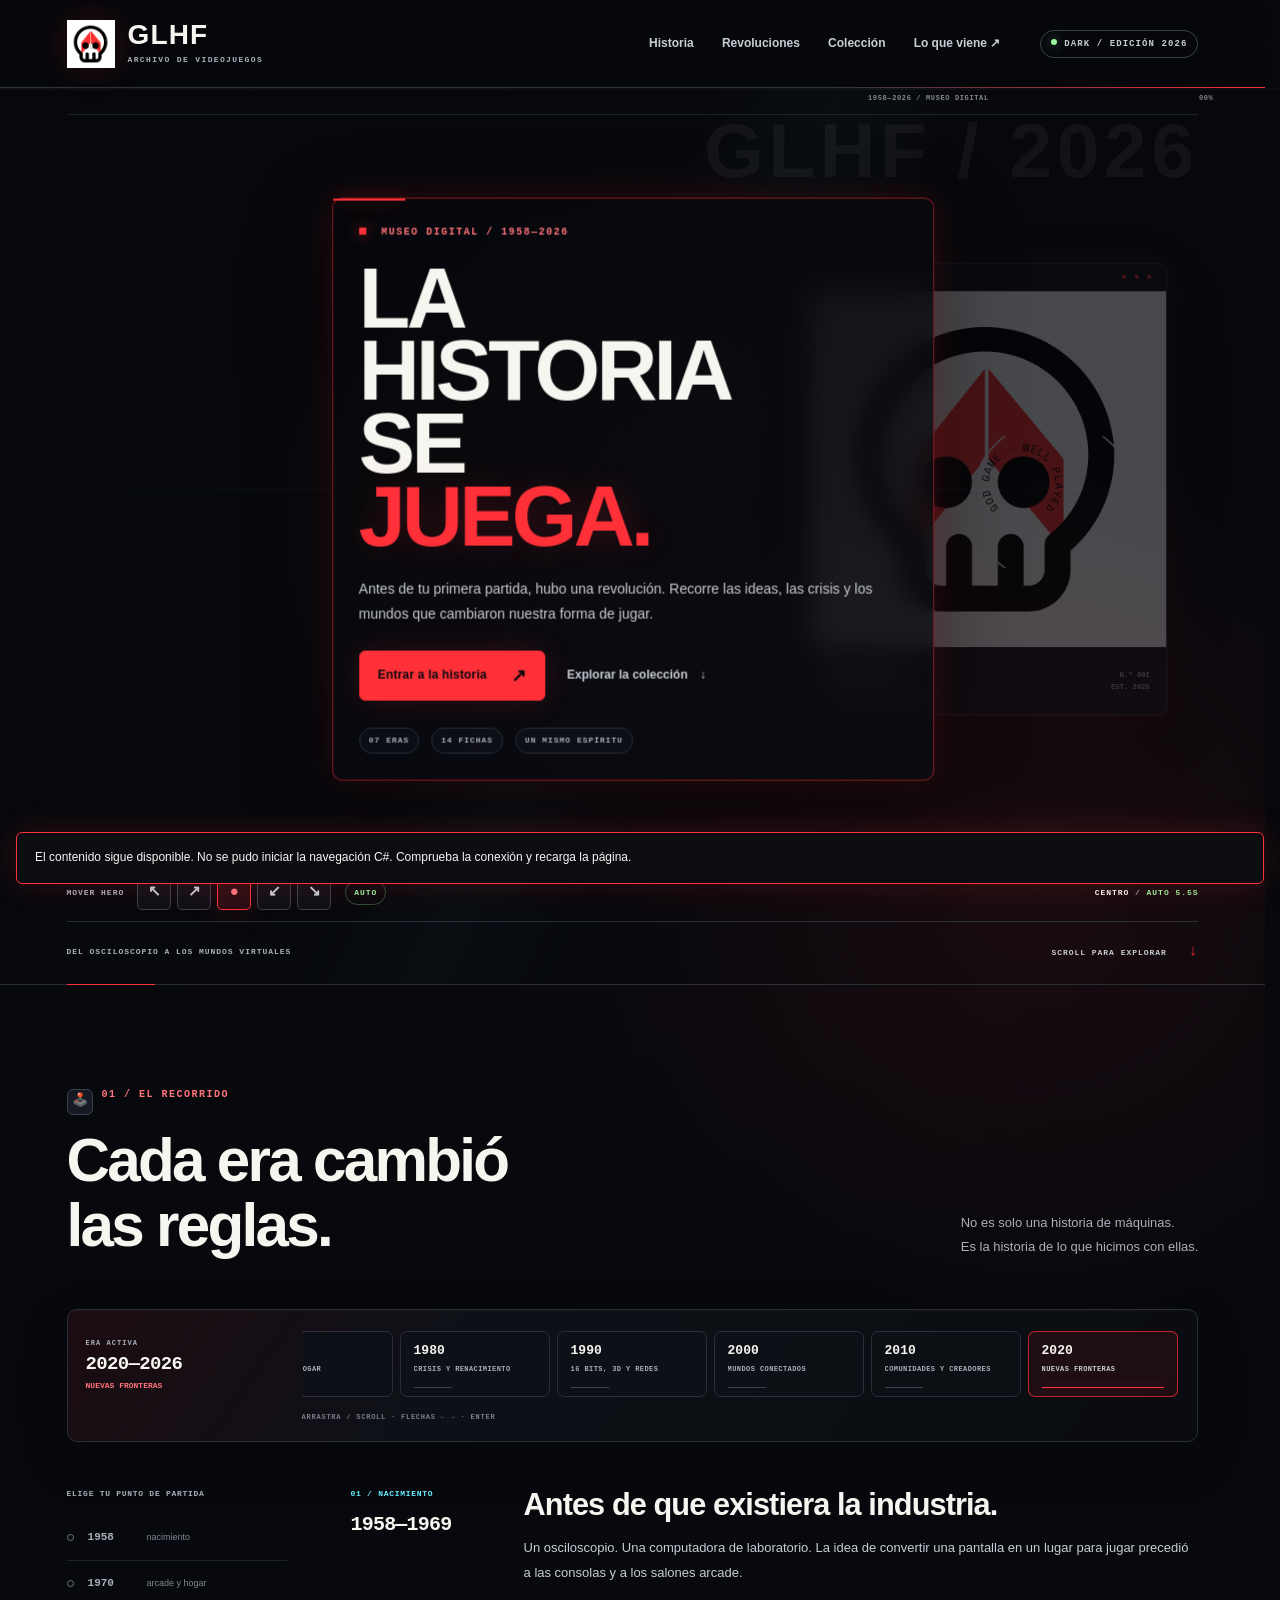
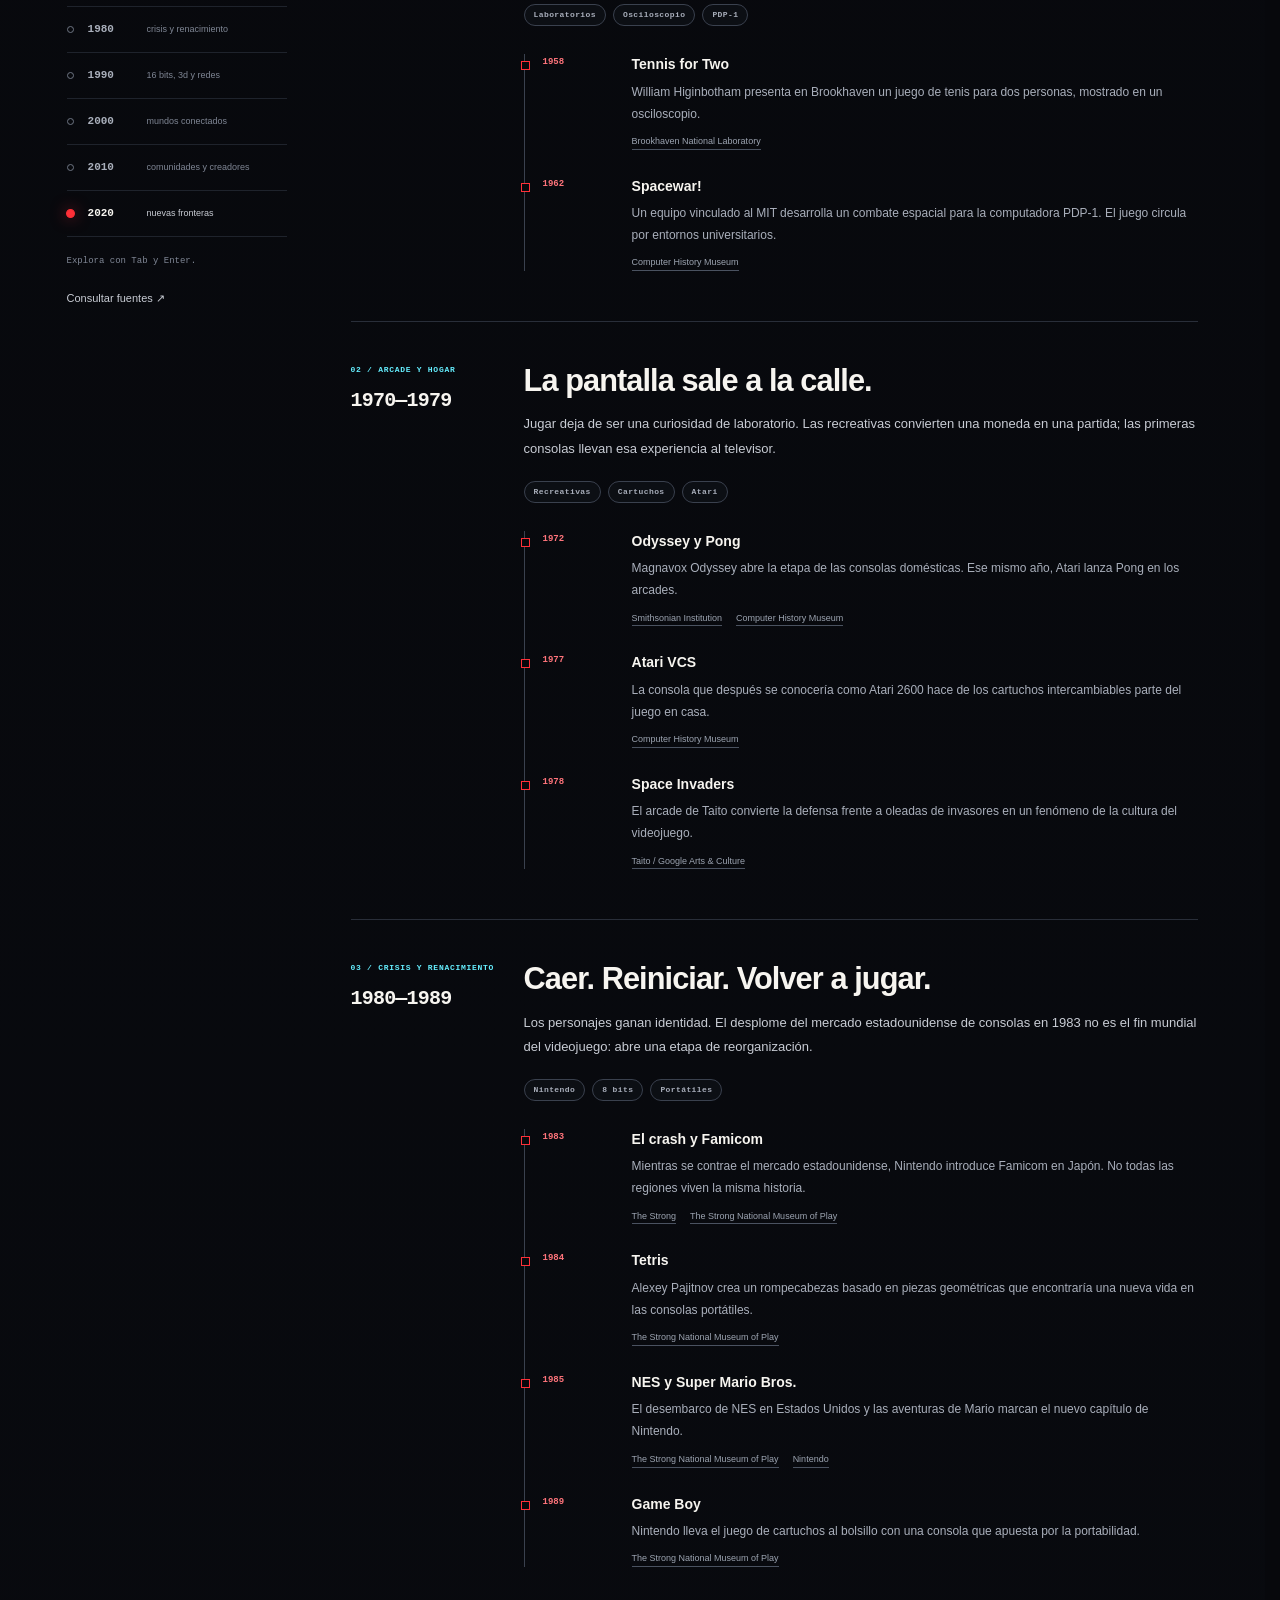
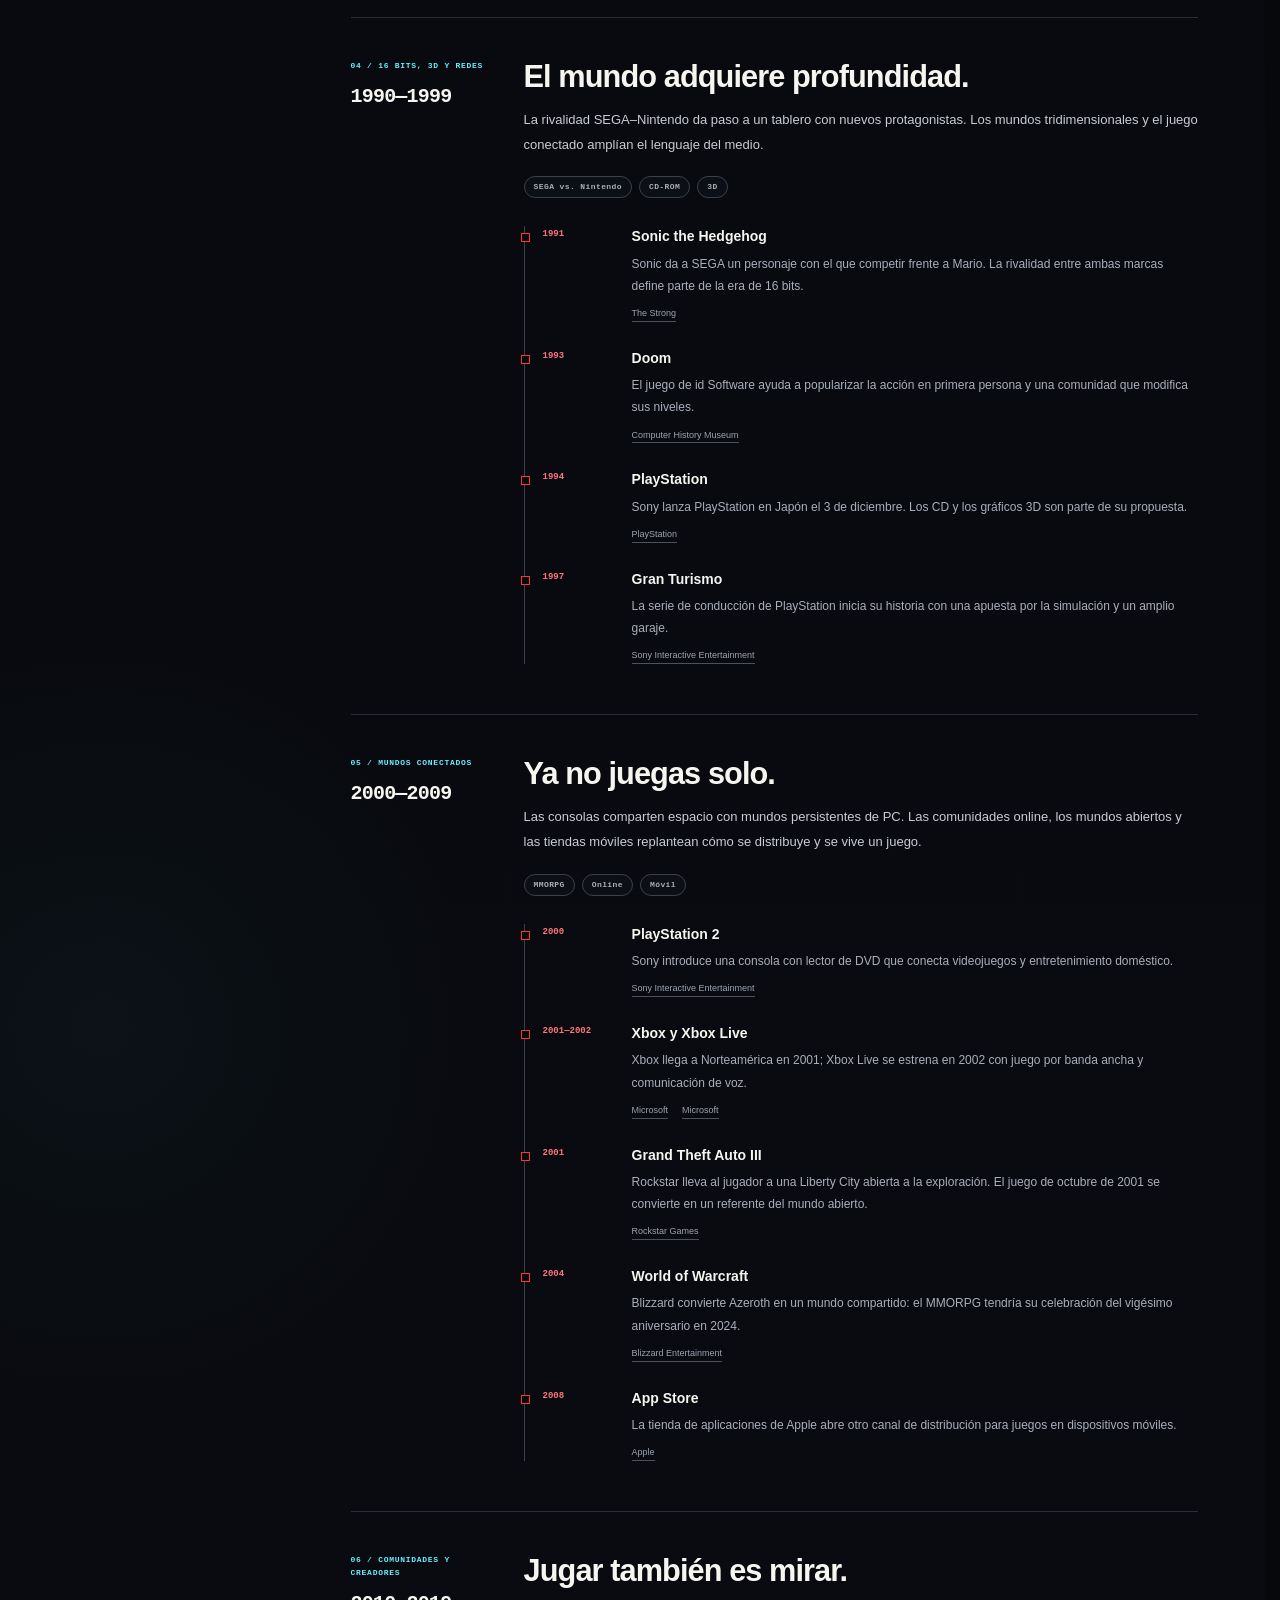
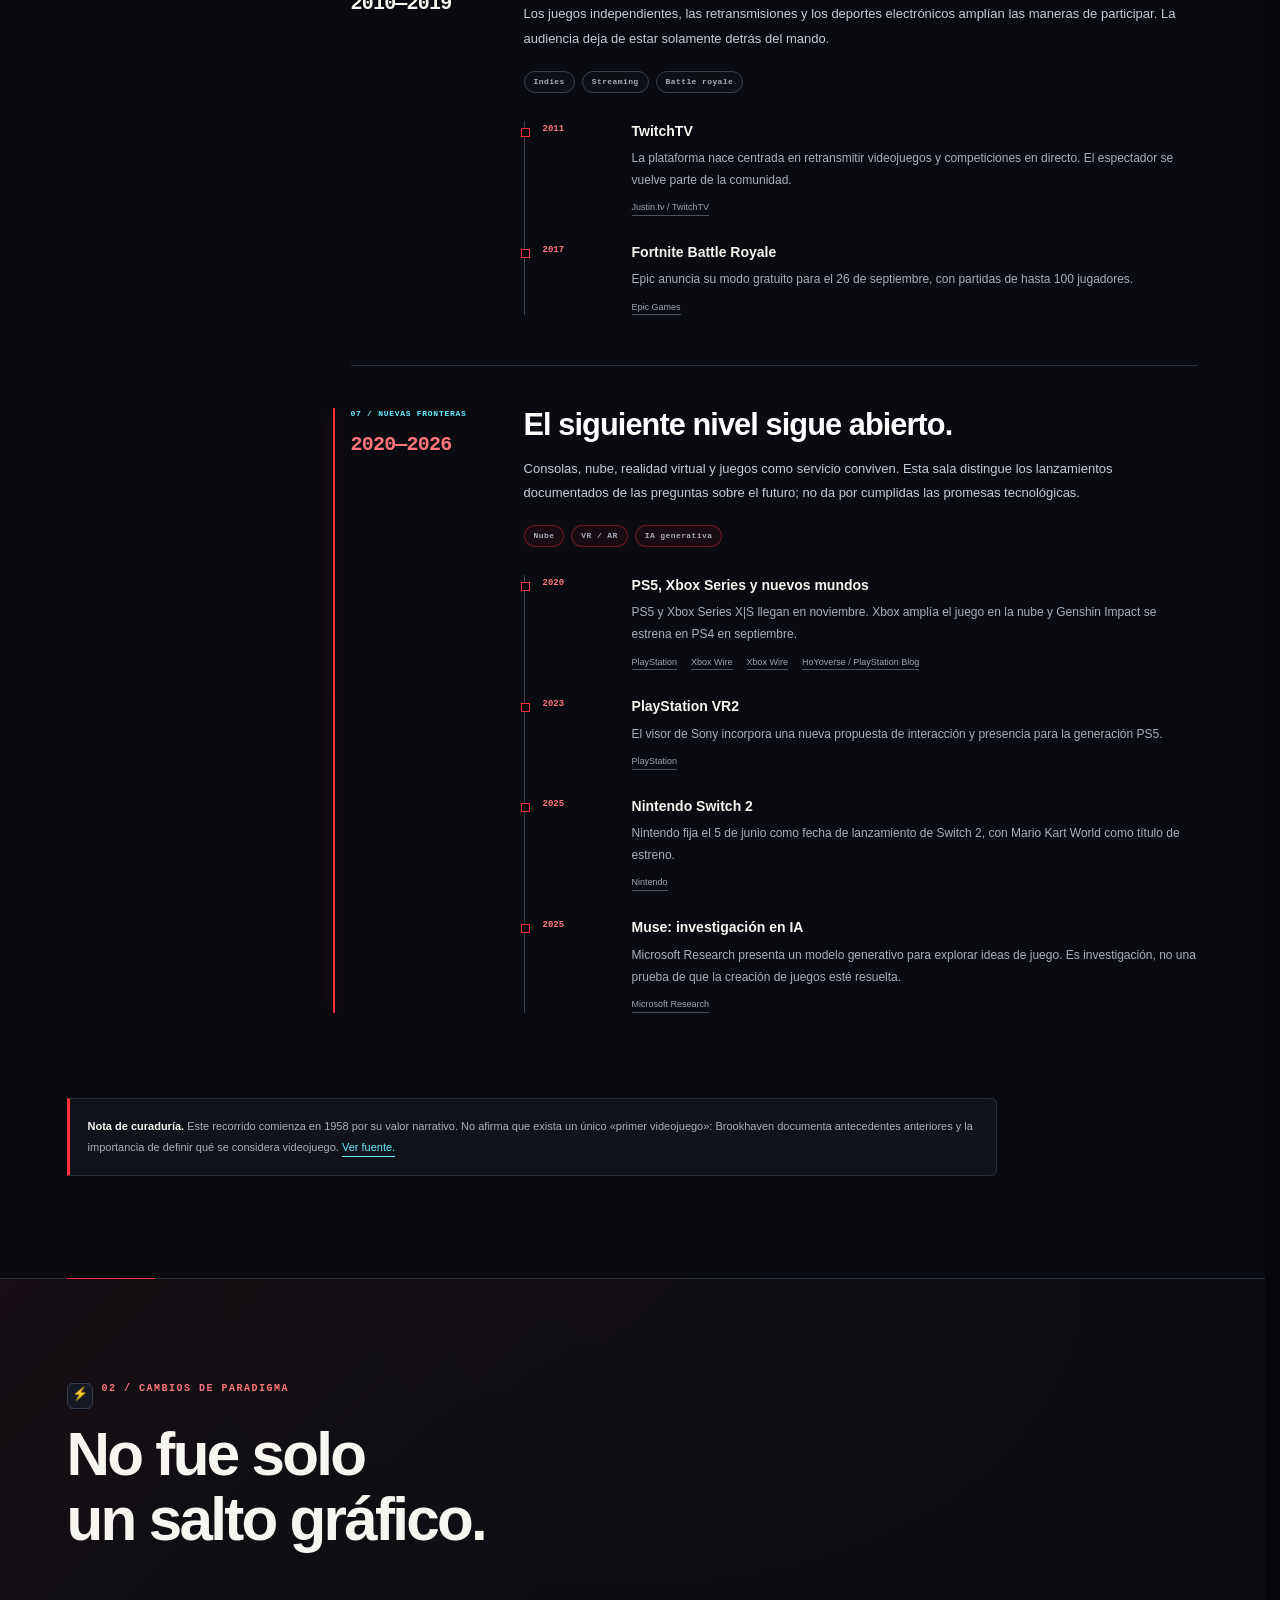
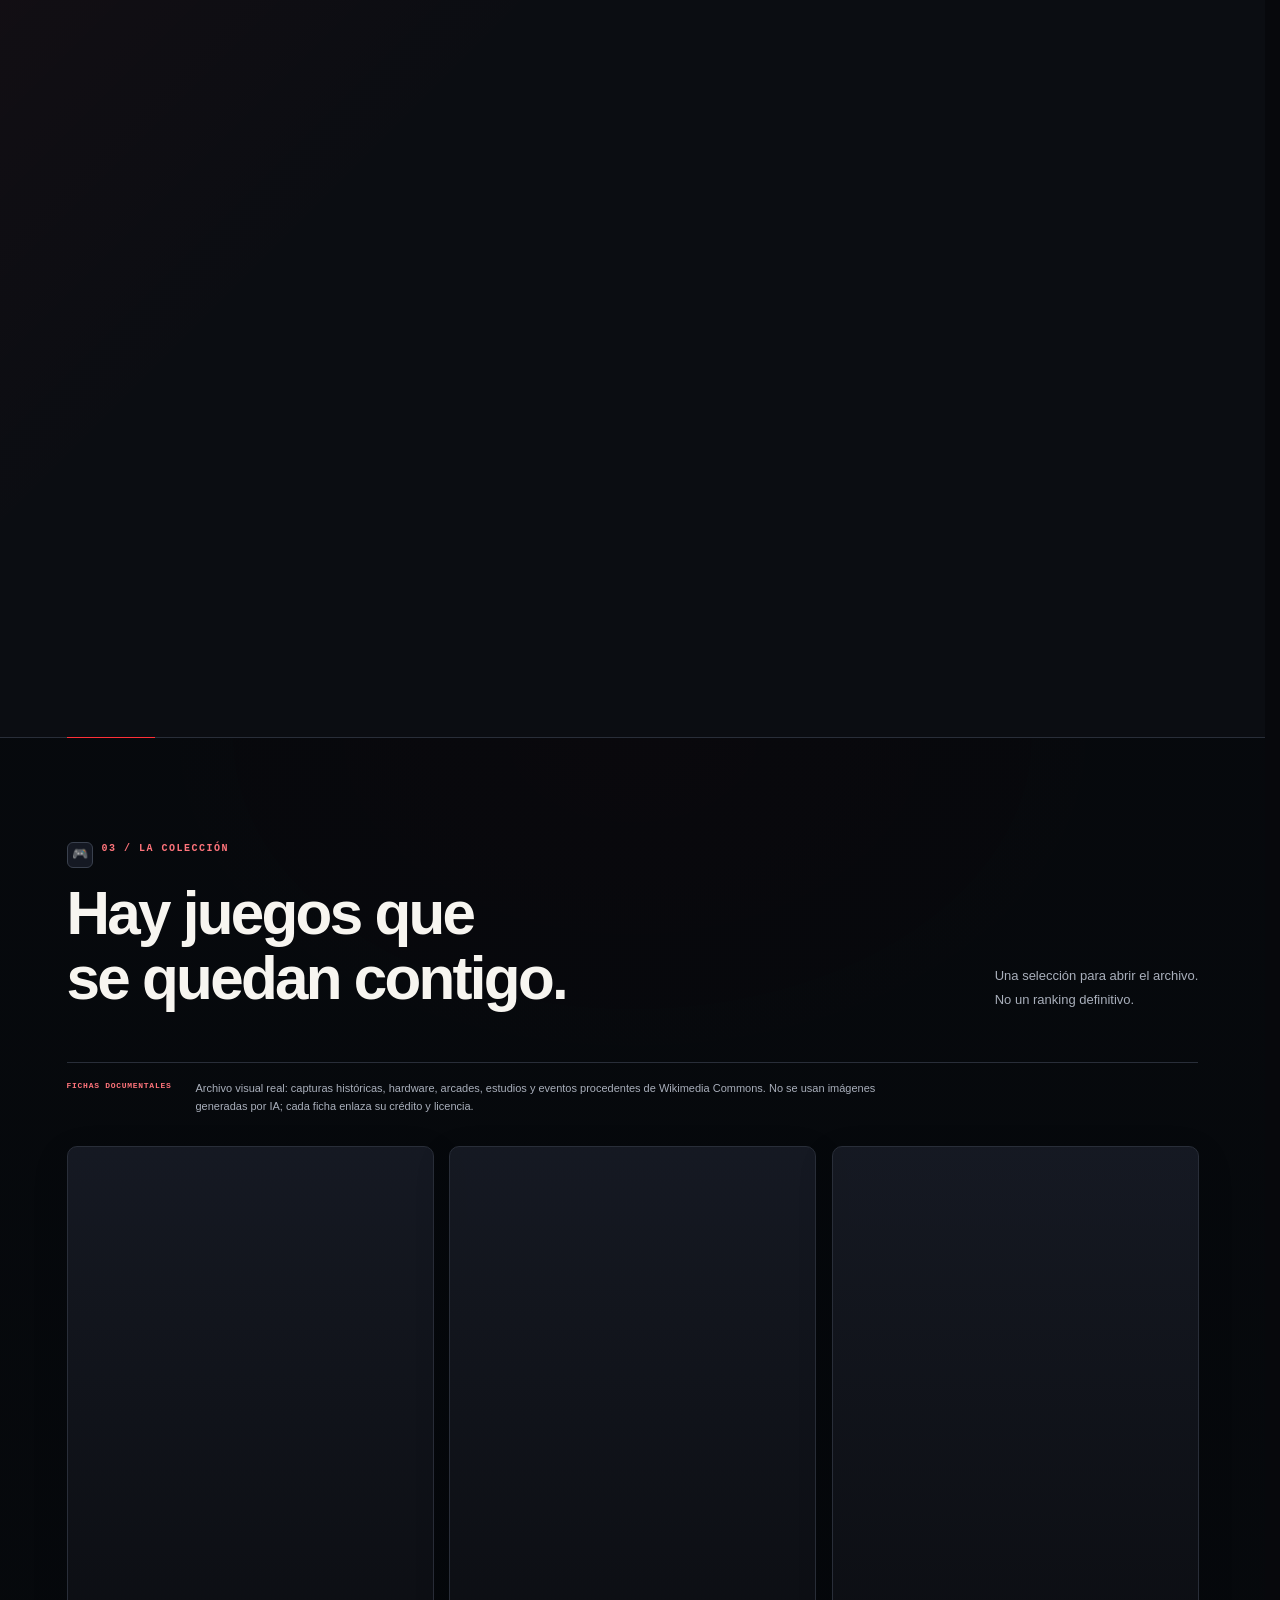
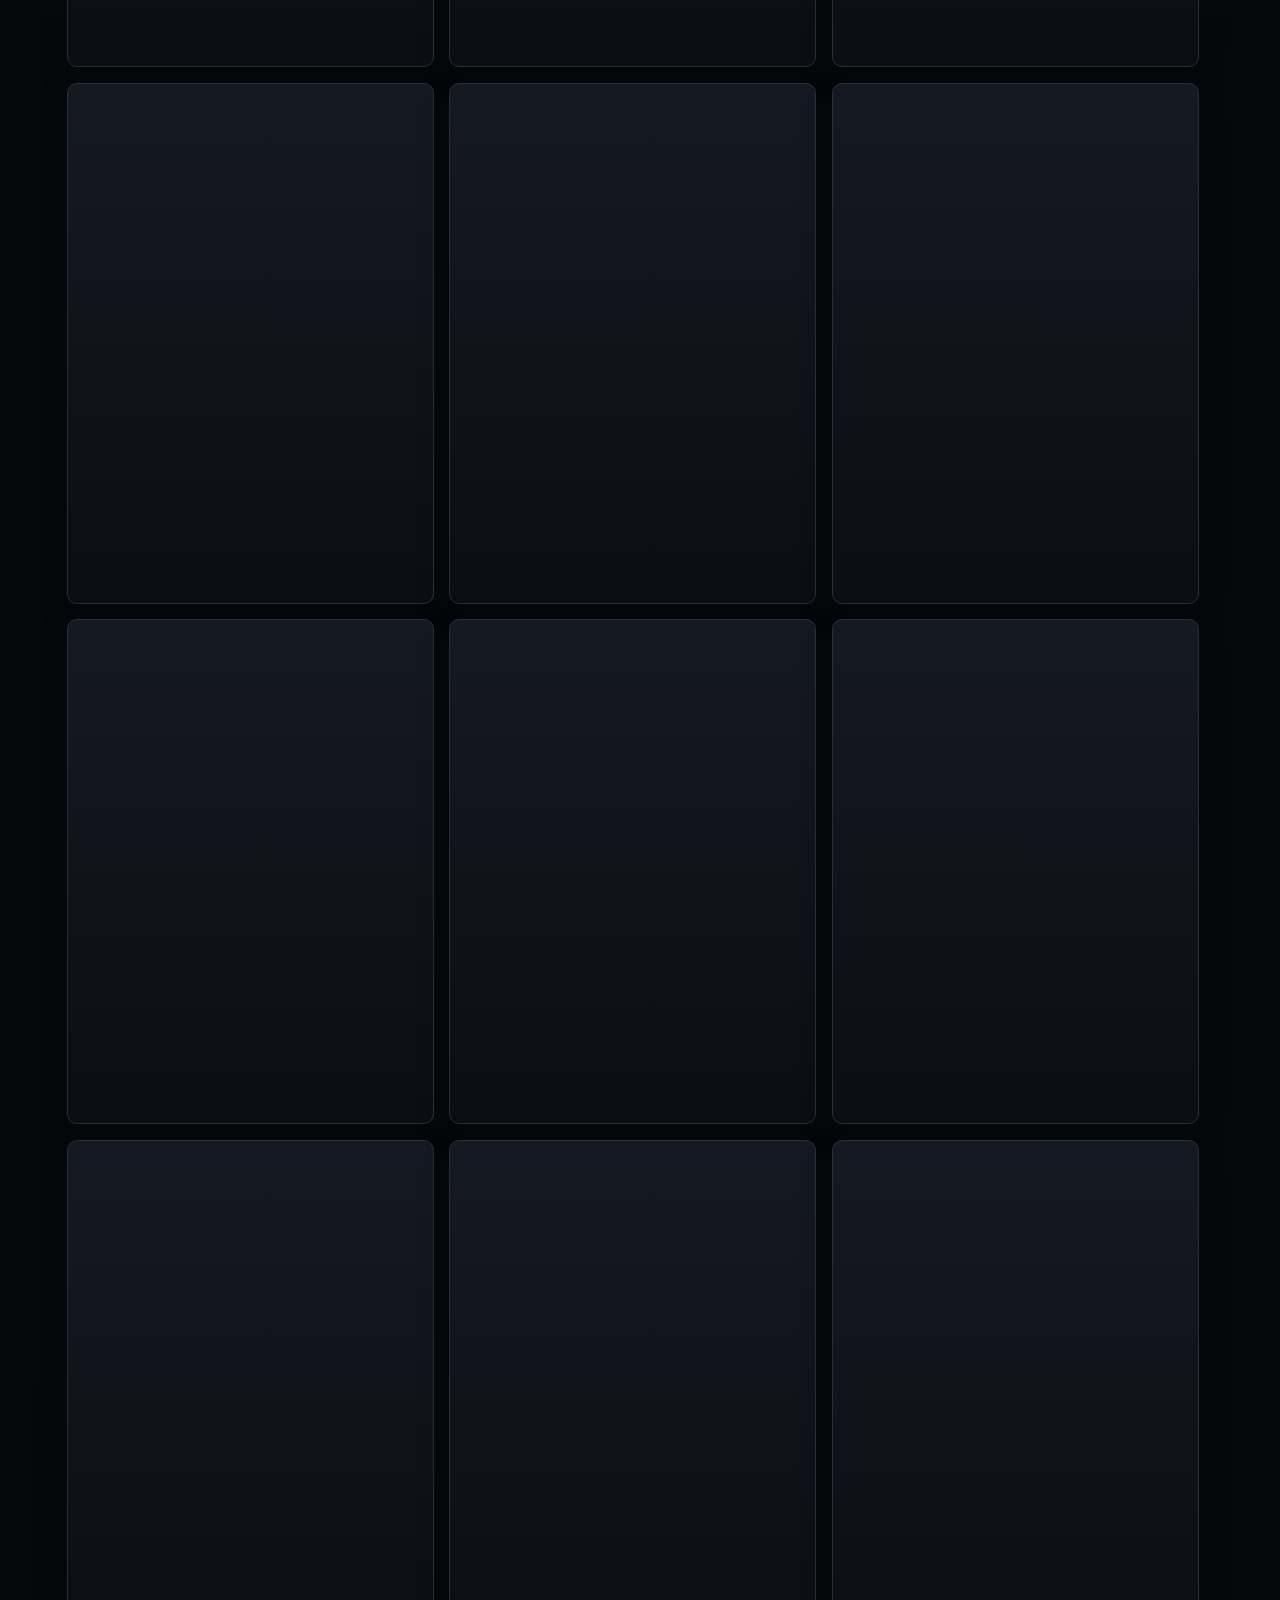
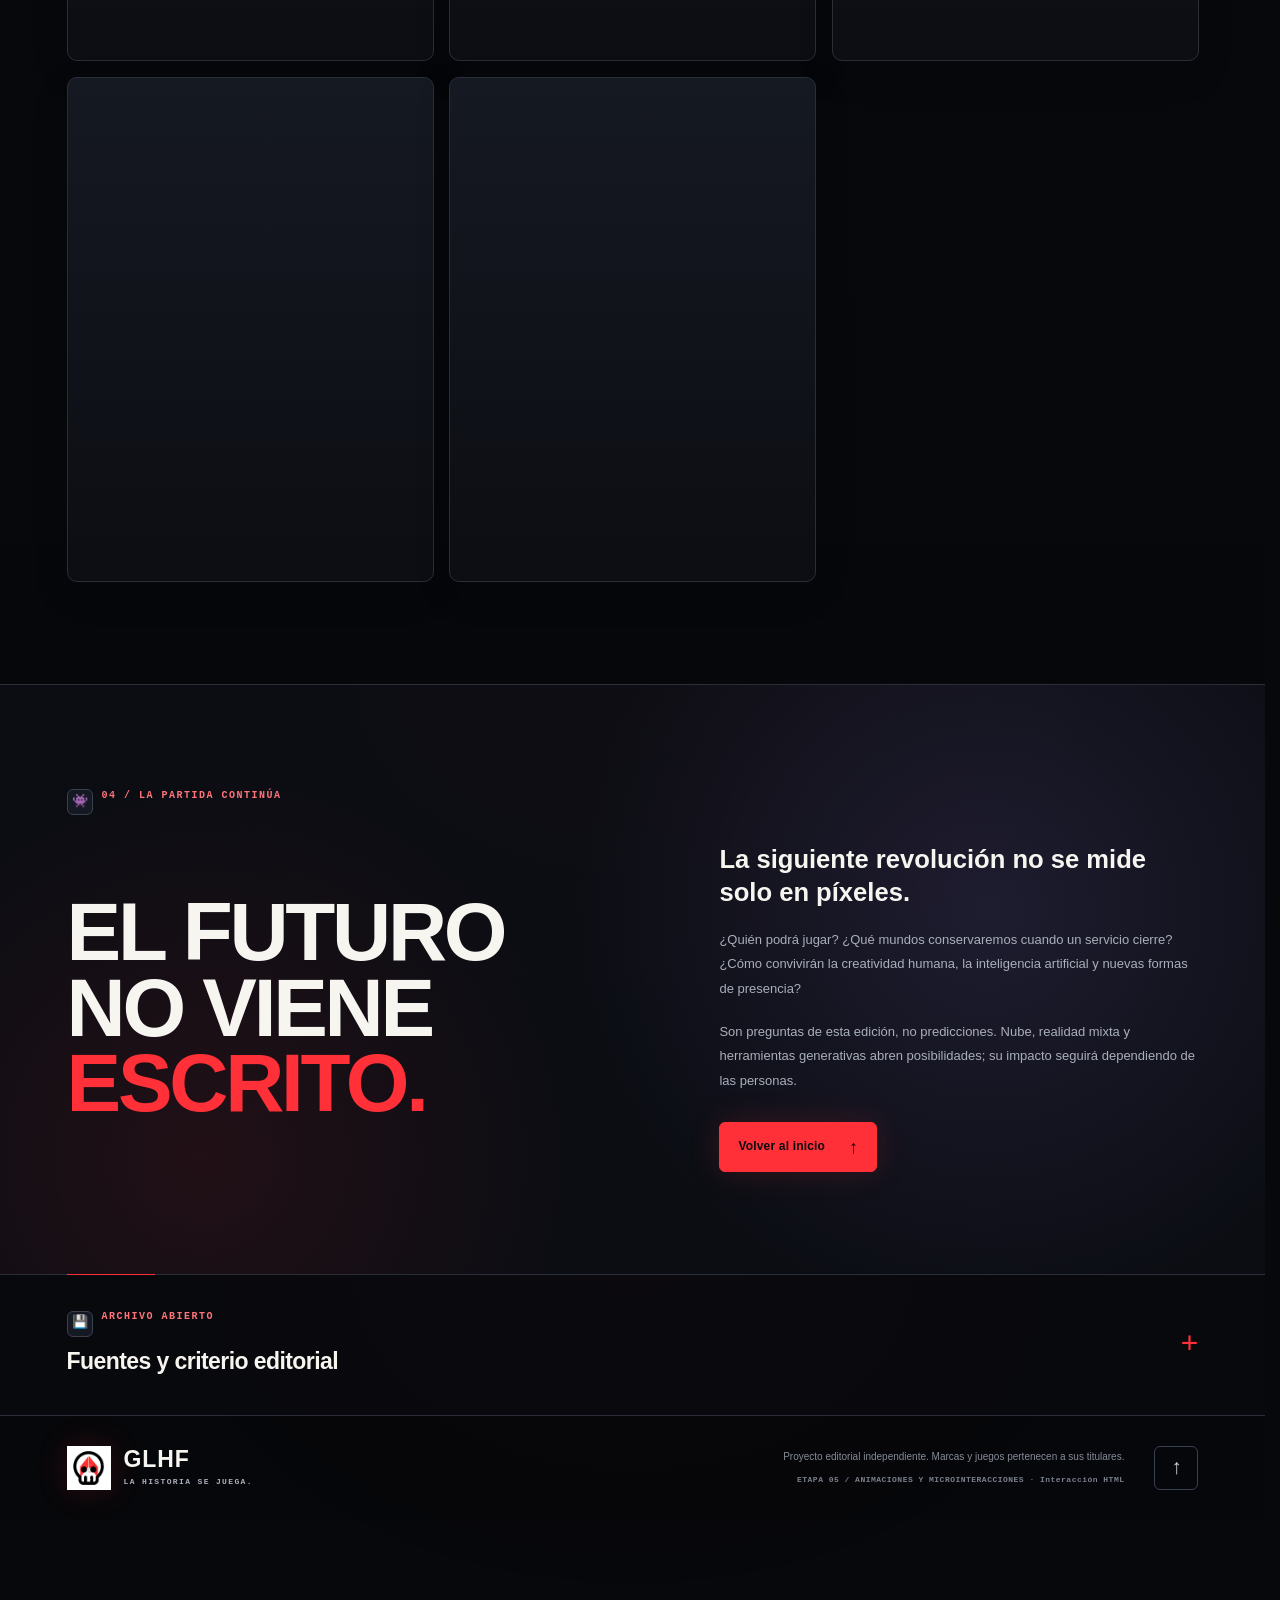
==== commit 0429de73: "fix" ====
--- a/wwwroot/index.html
+++ b/wwwroot/index.html
@@ -17,6 +17,7 @@
 </head>
 <body>
 <a class="skip-link" href="#contenido">Saltar al contenido</a>
+<div class="chronology-progress" data-scroll-progress aria-hidden="true"><div class="chronology-progress-track"><span class="chronology-progress-fill" data-scroll-progress-fill></span></div><div class="chronology-progress-meta"><span data-scroll-progress-era>1958—1969 / NACIMIENTO</span><span data-scroll-progress-percent>00%</span></div></div>
 <header class="site-header" id="inicio">
  <a class="brand" href="#inicio" aria-label="GLHF, inicio"><img src="assets/Logo_GgWp.png" width="48" height="48" alt="" /><span>GLHF<span class="brand-subtitle">ARCHIVO DE VIDEOJUEGOS</span></span></a>
  <nav class="main-nav" aria-label="Navegación principal"><a href="#historia">Historia</a><a href="#revoluciones">Revoluciones</a><a href="#coleccion">Colección</a><a href="#futuro">Lo que viene <span aria-hidden="true">↗</span></a></nav>
@@ -53,82 +54,82 @@
 </nav><p class="timeline-hint">ARRASTRA / SCROLL · FLECHAS ← → · ENTER</p></div>
  <div class="history-layout"><aside class="timeline-sidebar" aria-label="Guía del recorrido"><div id="era-controls"><nav class="era-navigation" aria-label="Elegir una era"><p class="eyebrow">ELIGE TU PUNTO DE PARTIDA</p><ol><li><a class="era-link" href="#era-1958" data-era-link="era-1958"><span class="nav-dot" aria-hidden="true"></span><span>1958</span><span class="nav-era-name">nacimiento</span></a></li><li><a class="era-link" href="#era-1970" data-era-link="era-1970"><span class="nav-dot" aria-hidden="true"></span><span>1970</span><span class="nav-era-name">arcade y hogar</span></a></li><li><a class="era-link" href="#era-1980" data-era-link="era-1980"><span class="nav-dot" aria-hidden="true"></span><span>1980</span><span class="nav-era-name">crisis y renacimiento</span></a></li><li><a class="era-link" href="#era-1990" data-era-link="era-1990"><span class="nav-dot" aria-hidden="true"></span><span>1990</span><span class="nav-era-name">16 bits, 3d y redes</span></a></li><li><a class="era-link" href="#era-2000" data-era-link="era-2000"><span class="nav-dot" aria-hidden="true"></span><span>2000</span><span class="nav-era-name">mundos conectados</span></a></li><li><a class="era-link" href="#era-2010" data-era-link="era-2010"><span class="nav-dot" aria-hidden="true"></span><span>2010</span><span class="nav-era-name">comunidades y creadores</span></a></li><li><a class="era-link" href="#era-2020" data-era-link="era-2020"><span class="nav-dot" aria-hidden="true"></span><span>2020</span><span class="nav-era-name">nuevas fronteras</span></a></li></ol><p class="navigation-note">Explora con Tab y Enter.</p></nav></div><a class="source-shortcut" href="#fuentes">Consultar fuentes <span aria-hidden="true">↗</span></a></aside><div class="era-list"><article class="era" id="era-1958" aria-labelledby="era-1958-title" data-era="era-1958">
 <div class="era-stamp"><span class="eyebrow">01 / NACIMIENTO</span><span class="era-period">1958—1969</span></div>
-<div class="era-body"><h3 id="era-1958-title" tabindex="-1">Antes de que existiera la industria.</h3><p class="era-description">Un osciloscopio. Una computadora de laboratorio. La idea de convertir una pantalla en un lugar para jugar precedi&#243; a las consolas y a los salones arcade.</p><div class="tags"><span>Laboratorios</span><span>Osciloscopio</span><span>PDP-1</span></div><ol class="milestones"><li class="milestone"><span class="milestone-year">1958</span><div><h4>Tennis for Two</h4><p>William Higinbotham presenta en Brookhaven un juego de tenis para dos personas, mostrado en un osciloscopio.</p><div class="refs"><a href="#source-bnl">Brookhaven National Laboratory</a></div></div></li><li class="milestone"><span class="milestone-year">1962</span><div><h4>Spacewar!</h4><p>Un equipo vinculado al MIT desarrolla un combate espacial para la computadora PDP-1. El juego circula por entornos universitarios.</p><div class="refs"><a href="#source-chm">Computer History Museum</a></div></div></li></ol></div></article><article class="era" id="era-1970" aria-labelledby="era-1970-title" data-era="era-1970">
+<div class="era-body"><h3 id="era-1958-title" tabindex="-1">Antes de que existiera la industria.</h3><p class="era-description">Un osciloscopio. Una computadora de laboratorio. La idea de convertir una pantalla en un lugar para jugar precedió a las consolas y a los salones arcade.</p><div class="tags"><span>Laboratorios</span><span>Osciloscopio</span><span>PDP-1</span></div><ol class="milestones"><li class="milestone"><span class="milestone-year">1958</span><div><h4>Tennis for Two</h4><p>William Higinbotham presenta en Brookhaven un juego de tenis para dos personas, mostrado en un osciloscopio.</p><div class="refs"><a href="#source-bnl">Brookhaven National Laboratory</a></div></div></li><li class="milestone"><span class="milestone-year">1962</span><div><h4>Spacewar!</h4><p>Un equipo vinculado al MIT desarrolla un combate espacial para la computadora PDP-1. El juego circula por entornos universitarios.</p><div class="refs"><a href="#source-chm">Computer History Museum</a></div></div></li></ol></div></article><article class="era" id="era-1970" aria-labelledby="era-1970-title" data-era="era-1970">
 <div class="era-stamp"><span class="eyebrow">02 / ARCADE Y HOGAR</span><span class="era-period">1970—1979</span></div>
-<div class="era-body"><h3 id="era-1970-title" tabindex="-1">La pantalla sale a la calle.</h3><p class="era-description">Jugar deja de ser una curiosidad de laboratorio. Las recreativas convierten una moneda en una partida; las primeras consolas llevan esa experiencia al televisor.</p><div class="tags"><span>Recreativas</span><span>Cartuchos</span><span>Atari</span></div><ol class="milestones"><li class="milestone"><span class="milestone-year">1972</span><div><h4>Odyssey y Pong</h4><p>Magnavox Odyssey abre la etapa de las consolas dom&#233;sticas. Ese mismo a&#241;o, Atari lanza Pong en los arcades.</p><div class="refs"><a href="#source-odyssey">Smithsonian Institution</a><a href="#source-pong">Computer History Museum</a></div></div></li><li class="milestone"><span class="milestone-year">1977</span><div><h4>Atari VCS</h4><p>La consola que despu&#233;s se conocer&#237;a como Atari 2600 hace de los cartuchos intercambiables parte del juego en casa.</p><div class="refs"><a href="#source-chm">Computer History Museum</a></div></div></li><li class="milestone"><span class="milestone-year">1978</span><div><h4>Space Invaders</h4><p>El arcade de Taito convierte la defensa frente a oleadas de invasores en un fen&#243;meno de la cultura del videojuego.</p><div class="refs"><a href="#source-invaders">Taito / Google Arts &amp; Culture</a></div></div></li></ol></div></article><article class="era" id="era-1980" aria-labelledby="era-1980-title" data-era="era-1980">
+<div class="era-body"><h3 id="era-1970-title" tabindex="-1">La pantalla sale a la calle.</h3><p class="era-description">Jugar deja de ser una curiosidad de laboratorio. Las recreativas convierten una moneda en una partida; las primeras consolas llevan esa experiencia al televisor.</p><div class="tags"><span>Recreativas</span><span>Cartuchos</span><span>Atari</span></div><ol class="milestones"><li class="milestone"><span class="milestone-year">1972</span><div><h4>Odyssey y Pong</h4><p>Magnavox Odyssey abre la etapa de las consolas domésticas. Ese mismo año, Atari lanza Pong en los arcades.</p><div class="refs"><a href="#source-odyssey">Smithsonian Institution</a><a href="#source-pong">Computer History Museum</a></div></div></li><li class="milestone"><span class="milestone-year">1977</span><div><h4>Atari VCS</h4><p>La consola que después se conocería como Atari 2600 hace de los cartuchos intercambiables parte del juego en casa.</p><div class="refs"><a href="#source-chm">Computer History Museum</a></div></div></li><li class="milestone"><span class="milestone-year">1978</span><div><h4>Space Invaders</h4><p>El arcade de Taito convierte la defensa frente a oleadas de invasores en un fenómeno de la cultura del videojuego.</p><div class="refs"><a href="#source-invaders">Taito / Google Arts &amp; Culture</a></div></div></li></ol></div></article><article class="era" id="era-1980" aria-labelledby="era-1980-title" data-era="era-1980">
 <div class="era-stamp"><span class="eyebrow">03 / CRISIS Y RENACIMIENTO</span><span class="era-period">1980—1989</span></div>
-<div class="era-body"><h3 id="era-1980-title" tabindex="-1">Caer. Reiniciar. Volver a jugar.</h3><p class="era-description">Los personajes ganan identidad. El desplome del mercado estadounidense de consolas en 1983 no es el fin mundial del videojuego: abre una etapa de reorganizaci&#243;n.</p><div class="tags"><span>Nintendo</span><span>8 bits</span><span>Port&#225;tiles</span></div><ol class="milestones"><li class="milestone"><span class="milestone-year">1983</span><div><h4>El crash y Famicom</h4><p>Mientras se contrae el mercado estadounidense, Nintendo introduce Famicom en Jap&#243;n. No todas las regiones viven la misma historia.</p><div class="refs"><a href="#source-crash">The Strong</a><a href="#source-strong">The Strong National Museum of Play</a></div></div></li><li class="milestone"><span class="milestone-year">1984</span><div><h4>Tetris</h4><p>Alexey Pajitnov crea un rompecabezas basado en piezas geom&#233;tricas que encontrar&#237;a una nueva vida en las consolas port&#225;tiles.</p><div class="refs"><a href="#source-strong">The Strong National Museum of Play</a></div></div></li><li class="milestone"><span class="milestone-year">1985</span><div><h4>NES y Super Mario Bros.</h4><p>El desembarco de NES en Estados Unidos y las aventuras de Mario marcan el nuevo cap&#237;tulo de Nintendo.</p><div class="refs"><a href="#source-strong">The Strong National Museum of Play</a><a href="#source-mario">Nintendo</a></div></div></li><li class="milestone"><span class="milestone-year">1989</span><div><h4>Game Boy</h4><p>Nintendo lleva el juego de cartuchos al bolsillo con una consola que apuesta por la portabilidad.</p><div class="refs"><a href="#source-strong">The Strong National Museum of Play</a></div></div></li></ol></div></article><article class="era" id="era-1990" aria-labelledby="era-1990-title" data-era="era-1990">
+<div class="era-body"><h3 id="era-1980-title" tabindex="-1">Caer. Reiniciar. Volver a jugar.</h3><p class="era-description">Los personajes ganan identidad. El desplome del mercado estadounidense de consolas en 1983 no es el fin mundial del videojuego: abre una etapa de reorganización.</p><div class="tags"><span>Nintendo</span><span>8 bits</span><span>Portátiles</span></div><ol class="milestones"><li class="milestone"><span class="milestone-year">1983</span><div><h4>El crash y Famicom</h4><p>Mientras se contrae el mercado estadounidense, Nintendo introduce Famicom en Japón. No todas las regiones viven la misma historia.</p><div class="refs"><a href="#source-crash">The Strong</a><a href="#source-strong">The Strong National Museum of Play</a></div></div></li><li class="milestone"><span class="milestone-year">1984</span><div><h4>Tetris</h4><p>Alexey Pajitnov crea un rompecabezas basado en piezas geométricas que encontraría una nueva vida en las consolas portátiles.</p><div class="refs"><a href="#source-strong">The Strong National Museum of Play</a></div></div></li><li class="milestone"><span class="milestone-year">1985</span><div><h4>NES y Super Mario Bros.</h4><p>El desembarco de NES en Estados Unidos y las aventuras de Mario marcan el nuevo capítulo de Nintendo.</p><div class="refs"><a href="#source-strong">The Strong National Museum of Play</a><a href="#source-mario">Nintendo</a></div></div></li><li class="milestone"><span class="milestone-year">1989</span><div><h4>Game Boy</h4><p>Nintendo lleva el juego de cartuchos al bolsillo con una consola que apuesta por la portabilidad.</p><div class="refs"><a href="#source-strong">The Strong National Museum of Play</a></div></div></li></ol></div></article><article class="era" id="era-1990" aria-labelledby="era-1990-title" data-era="era-1990">
 <div class="era-stamp"><span class="eyebrow">04 / 16 BITS, 3D Y REDES</span><span class="era-period">1990—1999</span></div>
-<div class="era-body"><h3 id="era-1990-title" tabindex="-1">El mundo adquiere profundidad.</h3><p class="era-description">La rivalidad SEGA–Nintendo da paso a un tablero con nuevos protagonistas. Los mundos tridimensionales y el juego conectado ampl&#237;an el lenguaje del medio.</p><div class="tags"><span>SEGA vs. Nintendo</span><span>CD-ROM</span><span>3D</span></div><ol class="milestones"><li class="milestone"><span class="milestone-year">1991</span><div><h4>Sonic the Hedgehog</h4><p>Sonic da a SEGA un personaje con el que competir frente a Mario. La rivalidad entre ambas marcas define parte de la era de 16 bits.</p><div class="refs"><a href="#source-sonic">The Strong</a></div></div></li><li class="milestone"><span class="milestone-year">1993</span><div><h4>Doom</h4><p>El juego de id Software ayuda a popularizar la acci&#243;n en primera persona y una comunidad que modifica sus niveles.</p><div class="refs"><a href="#source-chm">Computer History Museum</a></div></div></li><li class="milestone"><span class="milestone-year">1994</span><div><h4>PlayStation</h4><p>Sony lanza PlayStation en Jap&#243;n el 3 de diciembre. Los CD y los gr&#225;ficos 3D son parte de su propuesta.</p><div class="refs"><a href="#source-ps1">PlayStation</a></div></div></li><li class="milestone"><span class="milestone-year">1997</span><div><h4>Gran Turismo</h4><p>La serie de conducci&#243;n de PlayStation inicia su historia con una apuesta por la simulaci&#243;n y un amplio garaje.</p><div class="refs"><a href="#source-sie">Sony Interactive Entertainment</a></div></div></li></ol></div></article><article class="era" id="era-2000" aria-labelledby="era-2000-title" data-era="era-2000">
+<div class="era-body"><h3 id="era-1990-title" tabindex="-1">El mundo adquiere profundidad.</h3><p class="era-description">La rivalidad SEGA–Nintendo da paso a un tablero con nuevos protagonistas. Los mundos tridimensionales y el juego conectado amplían el lenguaje del medio.</p><div class="tags"><span>SEGA vs. Nintendo</span><span>CD-ROM</span><span>3D</span></div><ol class="milestones"><li class="milestone"><span class="milestone-year">1991</span><div><h4>Sonic the Hedgehog</h4><p>Sonic da a SEGA un personaje con el que competir frente a Mario. La rivalidad entre ambas marcas define parte de la era de 16 bits.</p><div class="refs"><a href="#source-sonic">The Strong</a></div></div></li><li class="milestone"><span class="milestone-year">1993</span><div><h4>Doom</h4><p>El juego de id Software ayuda a popularizar la acción en primera persona y una comunidad que modifica sus niveles.</p><div class="refs"><a href="#source-chm">Computer History Museum</a></div></div></li><li class="milestone"><span class="milestone-year">1994</span><div><h4>PlayStation</h4><p>Sony lanza PlayStation en Japón el 3 de diciembre. Los CD y los gráficos 3D son parte de su propuesta.</p><div class="refs"><a href="#source-ps1">PlayStation</a></div></div></li><li class="milestone"><span class="milestone-year">1997</span><div><h4>Gran Turismo</h4><p>La serie de conducción de PlayStation inicia su historia con una apuesta por la simulación y un amplio garaje.</p><div class="refs"><a href="#source-sie">Sony Interactive Entertainment</a></div></div></li></ol></div></article><article class="era" id="era-2000" aria-labelledby="era-2000-title" data-era="era-2000">
 <div class="era-stamp"><span class="eyebrow">05 / MUNDOS CONECTADOS</span><span class="era-period">2000—2009</span></div>
-<div class="era-body"><h3 id="era-2000-title" tabindex="-1">Ya no juegas solo.</h3><p class="era-description">Las consolas comparten espacio con mundos persistentes de PC. Las comunidades online, los mundos abiertos y las tiendas m&#243;viles replantean c&#243;mo se distribuye y se vive un juego.</p><div class="tags"><span>MMORPG</span><span>Online</span><span>M&#243;vil</span></div><ol class="milestones"><li class="milestone"><span class="milestone-year">2000</span><div><h4>PlayStation 2</h4><p>Sony introduce una consola con lector de DVD que conecta videojuegos y entretenimiento dom&#233;stico.</p><div class="refs"><a href="#source-sie">Sony Interactive Entertainment</a></div></div></li><li class="milestone"><span class="milestone-year">2001—2002</span><div><h4>Xbox y Xbox Live</h4><p>Xbox llega a Norteam&#233;rica en 2001; Xbox Live se estrena en 2002 con juego por banda ancha y comunicaci&#243;n de voz.</p><div class="refs"><a href="#source-xbox">Microsoft</a><a href="#source-live">Microsoft</a></div></div></li><li class="milestone"><span class="milestone-year">2001</span><div><h4>Grand Theft Auto III</h4><p>Rockstar lleva al jugador a una Liberty City abierta a la exploraci&#243;n. El juego de octubre de 2001 se convierte en un referente del mundo abierto.</p><div class="refs"><a href="#source-gta3">Rockstar Games</a></div></div></li><li class="milestone"><span class="milestone-year">2004</span><div><h4>World of Warcraft</h4><p>Blizzard convierte Azeroth en un mundo compartido: el MMORPG tendr&#237;a su celebraci&#243;n del vig&#233;simo aniversario en 2024.</p><div class="refs"><a href="#source-wow">Blizzard Entertainment</a></div></div></li><li class="milestone"><span class="milestone-year">2008</span><div><h4>App Store</h4><p>La tienda de aplicaciones de Apple abre otro canal de distribuci&#243;n para juegos en dispositivos m&#243;viles.</p><div class="refs"><a href="#source-apple">Apple</a></div></div></li></ol></div></article><article class="era" id="era-2010" aria-labelledby="era-2010-title" data-era="era-2010">
+<div class="era-body"><h3 id="era-2000-title" tabindex="-1">Ya no juegas solo.</h3><p class="era-description">Las consolas comparten espacio con mundos persistentes de PC. Las comunidades online, los mundos abiertos y las tiendas móviles replantean cómo se distribuye y se vive un juego.</p><div class="tags"><span>MMORPG</span><span>Online</span><span>Móvil</span></div><ol class="milestones"><li class="milestone"><span class="milestone-year">2000</span><div><h4>PlayStation 2</h4><p>Sony introduce una consola con lector de DVD que conecta videojuegos y entretenimiento doméstico.</p><div class="refs"><a href="#source-sie">Sony Interactive Entertainment</a></div></div></li><li class="milestone"><span class="milestone-year">2001—2002</span><div><h4>Xbox y Xbox Live</h4><p>Xbox llega a Norteamérica en 2001; Xbox Live se estrena en 2002 con juego por banda ancha y comunicación de voz.</p><div class="refs"><a href="#source-xbox">Microsoft</a><a href="#source-live">Microsoft</a></div></div></li><li class="milestone"><span class="milestone-year">2001</span><div><h4>Grand Theft Auto III</h4><p>Rockstar lleva al jugador a una Liberty City abierta a la exploración. El juego de octubre de 2001 se convierte en un referente del mundo abierto.</p><div class="refs"><a href="#source-gta3">Rockstar Games</a></div></div></li><li class="milestone"><span class="milestone-year">2004</span><div><h4>World of Warcraft</h4><p>Blizzard convierte Azeroth en un mundo compartido: el MMORPG tendría su celebración del vigésimo aniversario en 2024.</p><div class="refs"><a href="#source-wow">Blizzard Entertainment</a></div></div></li><li class="milestone"><span class="milestone-year">2008</span><div><h4>App Store</h4><p>La tienda de aplicaciones de Apple abre otro canal de distribución para juegos en dispositivos móviles.</p><div class="refs"><a href="#source-apple">Apple</a></div></div></li></ol></div></article><article class="era" id="era-2010" aria-labelledby="era-2010-title" data-era="era-2010">
 <div class="era-stamp"><span class="eyebrow">06 / COMUNIDADES Y CREADORES</span><span class="era-period">2010—2019</span></div>
-<div class="era-body"><h3 id="era-2010-title" tabindex="-1">Jugar tambi&#233;n es mirar.</h3><p class="era-description">Los juegos independientes, las retransmisiones y los deportes electr&#243;nicos ampl&#237;an las maneras de participar. La audiencia deja de estar solamente detr&#225;s del mando.</p><div class="tags"><span>Indies</span><span>Streaming</span><span>Battle royale</span></div><ol class="milestones"><li class="milestone"><span class="milestone-year">2011</span><div><h4>TwitchTV</h4><p>La plataforma nace centrada en retransmitir videojuegos y competiciones en directo. El espectador se vuelve parte de la comunidad.</p><div class="refs"><a href="#source-twitch">Justin.tv / TwitchTV</a></div></div></li><li class="milestone"><span class="milestone-year">2017</span><div><h4>Fortnite Battle Royale</h4><p>Epic anuncia su modo gratuito para el 26 de septiembre, con partidas de hasta 100 jugadores.</p><div class="refs"><a href="#source-fortnite">Epic Games</a></div></div></li></ol></div></article><article class="era" id="era-2020" aria-labelledby="era-2020-title" data-era="era-2020">
+<div class="era-body"><h3 id="era-2010-title" tabindex="-1">Jugar también es mirar.</h3><p class="era-description">Los juegos independientes, las retransmisiones y los deportes electrónicos amplían las maneras de participar. La audiencia deja de estar solamente detrás del mando.</p><div class="tags"><span>Indies</span><span>Streaming</span><span>Battle royale</span></div><ol class="milestones"><li class="milestone"><span class="milestone-year">2011</span><div><h4>TwitchTV</h4><p>La plataforma nace centrada en retransmitir videojuegos y competiciones en directo. El espectador se vuelve parte de la comunidad.</p><div class="refs"><a href="#source-twitch">Justin.tv / TwitchTV</a></div></div></li><li class="milestone"><span class="milestone-year">2017</span><div><h4>Fortnite Battle Royale</h4><p>Epic anuncia su modo gratuito para el 26 de septiembre, con partidas de hasta 100 jugadores.</p><div class="refs"><a href="#source-fortnite">Epic Games</a></div></div></li></ol></div></article><article class="era" id="era-2020" aria-labelledby="era-2020-title" data-era="era-2020">
 <div class="era-stamp"><span class="eyebrow">07 / NUEVAS FRONTERAS</span><span class="era-period">2020—2026</span></div>
-<div class="era-body"><h3 id="era-2020-title" tabindex="-1">El siguiente nivel sigue abierto.</h3><p class="era-description">Consolas, nube, realidad virtual y juegos como servicio conviven. Esta sala distingue los lanzamientos documentados de las preguntas sobre el futuro; no da por cumplidas las promesas tecnol&#243;gicas.</p><div class="tags"><span>Nube</span><span>VR / AR</span><span>IA generativa</span></div><ol class="milestones"><li class="milestone"><span class="milestone-year">2020</span><div><h4>PS5, Xbox Series y nuevos mundos</h4><p>PS5 y Xbox Series X|S llegan en noviembre. Xbox ampl&#237;a el juego en la nube y Genshin Impact se estrena en PS4 en septiembre.</p><div class="refs"><a href="#source-ps5">PlayStation</a><a href="#source-series">Xbox Wire</a><a href="#source-cloud">Xbox Wire</a><a href="#source-genshin">HoYoverse / PlayStation Blog</a></div></div></li><li class="milestone"><span class="milestone-year">2023</span><div><h4>PlayStation VR2</h4><p>El visor de Sony incorpora una nueva propuesta de interacci&#243;n y presencia para la generaci&#243;n PS5.</p><div class="refs"><a href="#source-ps5">PlayStation</a></div></div></li><li class="milestone"><span class="milestone-year">2025</span><div><h4>Nintendo Switch 2</h4><p>Nintendo fija el 5 de junio como fecha de lanzamiento de Switch 2, con Mario Kart World como t&#237;tulo de estreno.</p><div class="refs"><a href="#source-switch2">Nintendo</a></div></div></li><li class="milestone"><span class="milestone-year">2025</span><div><h4>Muse: investigaci&#243;n en IA</h4><p>Microsoft Research presenta un modelo generativo para explorar ideas de juego. Es investigaci&#243;n, no una prueba de que la creaci&#243;n de juegos est&#233; resuelta.</p><div class="refs"><a href="#source-muse">Microsoft Research</a></div></div></li></ol></div></article></div></div>
+<div class="era-body"><h3 id="era-2020-title" tabindex="-1">El siguiente nivel sigue abierto.</h3><p class="era-description">Consolas, nube, realidad virtual y juegos como servicio conviven. Esta sala distingue los lanzamientos documentados de las preguntas sobre el futuro; no da por cumplidas las promesas tecnológicas.</p><div class="tags"><span>Nube</span><span>VR / AR</span><span>IA generativa</span></div><ol class="milestones"><li class="milestone"><span class="milestone-year">2020</span><div><h4>PS5, Xbox Series y nuevos mundos</h4><p>PS5 y Xbox Series X|S llegan en noviembre. Xbox amplía el juego en la nube y Genshin Impact se estrena en PS4 en septiembre.</p><div class="refs"><a href="#source-ps5">PlayStation</a><a href="#source-series">Xbox Wire</a><a href="#source-cloud">Xbox Wire</a><a href="#source-genshin">HoYoverse / PlayStation Blog</a></div></div></li><li class="milestone"><span class="milestone-year">2023</span><div><h4>PlayStation VR2</h4><p>El visor de Sony incorpora una nueva propuesta de interacción y presencia para la generación PS5.</p><div class="refs"><a href="#source-ps5">PlayStation</a></div></div></li><li class="milestone"><span class="milestone-year">2025</span><div><h4>Nintendo Switch 2</h4><p>Nintendo fija el 5 de junio como fecha de lanzamiento de Switch 2, con Mario Kart World como título de estreno.</p><div class="refs"><a href="#source-switch2">Nintendo</a></div></div></li><li class="milestone"><span class="milestone-year">2025</span><div><h4>Muse: investigación en IA</h4><p>Microsoft Research presenta un modelo generativo para explorar ideas de juego. Es investigación, no una prueba de que la creación de juegos esté resuelta.</p><div class="refs"><a href="#source-muse">Microsoft Research</a></div></div></li></ol></div></article></div></div>
  <p class="editorial-note"><strong>Nota de curaduría.</strong> Este recorrido comienza en 1958 por su valor narrativo. No afirma que exista un único «primer videojuego»: Brookhaven documenta antecedentes anteriores y la importancia de definir qué se considera videojuego. <a href="#source-bnl">Ver fuente.</a></p>
 </section>
-<section class="revolutions-section section-wrap" id="revoluciones" aria-labelledby="revolutions-title"><div class="section-heading"><div><p class="eyebrow"><span class="section-icon" aria-hidden="true">⚡</span>02 / CAMBIOS DE PARADIGMA</p><h2 id="revolutions-title">No fue solo<br />un salto gráfico.</h2></div><p>Seis formas de entender<br />cómo cambió el juego.</p></div><div class="revolution-grid"><article class="revolution"><span class="revolution-number" aria-hidden="true">01</span><span class="eyebrow">ESPACIO</span><h3>De 2D a 3D</h3><p>La profundidad no solo cambia la imagen: obliga a repensar las c&#225;maras, la orientaci&#243;n y la manera de recorrer un mundo.</p><div class="refs"><a href="#source-ps1">PlayStation</a></div></article><article class="revolution"><span class="revolution-number" aria-hidden="true">02</span><span class="eyebrow">CONEXI&#211;N</span><h3>La partida en red</h3><p>Servicios como Xbox Live integran partidas y voz. Un encuentro deja de depender de compartir la misma habitaci&#243;n.</p><div class="refs"><a href="#source-live">Microsoft</a></div></article><article class="revolution"><span class="revolution-number" aria-hidden="true">03</span><span class="eyebrow">ACCESO</span><h3>El juego en el bolsillo</h3><p>Las tiendas m&#243;viles acercan la distribuci&#243;n digital al tel&#233;fono. El dispositivo cotidiano tambi&#233;n se convierte en plataforma de juego.</p><div class="refs"><a href="#source-apple">Apple</a></div></article><article class="revolution"><span class="revolution-number" aria-hidden="true">04</span><span class="eyebrow">COMUNIDAD</span><h3>Jugar para una audiencia</h3><p>Con TwitchTV, emitir partidas y seguir competiciones se encuentran en una plataforma dise&#241;ada alrededor del videojuego.</p><div class="refs"><a href="#source-twitch">Justin.tv / TwitchTV</a></div></article><article class="revolution"><span class="revolution-number" aria-hidden="true">05</span><span class="eyebrow">MONETIZACI&#211;N</span><h3>Gratis no es un modelo &#250;nico</h3><p>Free-to-play, cosm&#233;ticos, microtransacciones y gacha forman parte de este eje tem&#225;tico. Fortnite ilustra una entrada gratuita con monetizaci&#243;n prevista en elementos no competitivos.</p><div class="refs"><a href="#source-fortnite">Epic Games</a></div></article><article class="revolution"><span class="revolution-number" aria-hidden="true">06</span><span class="eyebrow">EXPERIMENTACI&#211;N</span><h3>Nuevas formas de crear</h3><p>La IA generativa abre preguntas sobre herramientas y autor&#237;a. Muse es un ejemplo de investigaci&#243;n para explorar posibilidades, no una conclusi&#243;n sobre el futuro.</p><div class="refs"><a href="#source-muse">Microsoft Research</a></div></article></div></section>
+<section class="revolutions-section section-wrap" id="revoluciones" aria-labelledby="revolutions-title"><div class="section-heading"><div><p class="eyebrow"><span class="section-icon" aria-hidden="true">⚡</span>02 / CAMBIOS DE PARADIGMA</p><h2 id="revolutions-title">No fue solo<br />un salto gráfico.</h2></div><p>Seis formas de entender<br />cómo cambió el juego.</p></div><div class="revolution-grid"><article class="revolution"><span class="revolution-number" aria-hidden="true">01</span><span class="eyebrow">ESPACIO</span><h3>De 2D a 3D</h3><p>La profundidad no solo cambia la imagen: obliga a repensar las cámaras, la orientación y la manera de recorrer un mundo.</p><div class="refs"><a href="#source-ps1">PlayStation</a></div></article><article class="revolution"><span class="revolution-number" aria-hidden="true">02</span><span class="eyebrow">CONEXIÓN</span><h3>La partida en red</h3><p>Servicios como Xbox Live integran partidas y voz. Un encuentro deja de depender de compartir la misma habitación.</p><div class="refs"><a href="#source-live">Microsoft</a></div></article><article class="revolution"><span class="revolution-number" aria-hidden="true">03</span><span class="eyebrow">ACCESO</span><h3>El juego en el bolsillo</h3><p>Las tiendas móviles acercan la distribución digital al teléfono. El dispositivo cotidiano también se convierte en plataforma de juego.</p><div class="refs"><a href="#source-apple">Apple</a></div></article><article class="revolution"><span class="revolution-number" aria-hidden="true">04</span><span class="eyebrow">COMUNIDAD</span><h3>Jugar para una audiencia</h3><p>Con TwitchTV, emitir partidas y seguir competiciones se encuentran en una plataforma diseñada alrededor del videojuego.</p><div class="refs"><a href="#source-twitch">Justin.tv / TwitchTV</a></div></article><article class="revolution"><span class="revolution-number" aria-hidden="true">05</span><span class="eyebrow">MONETIZACIÓN</span><h3>Gratis no es un modelo único</h3><p>Free-to-play, cosméticos, microtransacciones y gacha forman parte de este eje temático. Fortnite ilustra una entrada gratuita con monetización prevista en elementos no competitivos.</p><div class="refs"><a href="#source-fortnite">Epic Games</a></div></article><article class="revolution"><span class="revolution-number" aria-hidden="true">06</span><span class="eyebrow">EXPERIMENTACIÓN</span><h3>Nuevas formas de crear</h3><p>La IA generativa abre preguntas sobre herramientas y autoría. Muse es un ejemplo de investigación para explorar posibilidades, no una conclusión sobre el futuro.</p><div class="refs"><a href="#source-muse">Microsoft Research</a></div></article></div></section>
 <section class="collection-section section-wrap" id="coleccion" aria-labelledby="collection-title"><div class="section-heading"><div><p class="eyebrow"><span class="section-icon" aria-hidden="true">🎮</span>03 / LA COLECCIÓN</p><h2 id="collection-title">Hay juegos que<br />se quedan contigo.</h2></div><p>Una selección para abrir el archivo.<br />No un ranking definitivo.</p></div><div class="gallery-note"><span class="label">FICHAS DOCUMENTALES</span><p>Archivo visual real: capturas históricas, hardware, arcades, estudios y eventos procedentes de Wikimedia Commons. No se usan imágenes generadas por IA; cada ficha enlaza su crédito y licencia.</p></div><div class="game-grid"><article class="game-card" data-game-era="era-1958" data-tilt-card>
-<figure class="game-media"><div class="game-media-frame"><img src="https://commons.wikimedia.org/wiki/Special:Redirect/file/Tennis%20For%20Two%20on%20a%20DuMont%20Lab%20Oscilloscope%20Type%20304-A.jpg?width=1200" alt="Tennis for Two ejecut&#225;ndose en un osciloscopio DuMont, recreaci&#243;n hist&#243;rica del sistema de 1958." loading="lazy" decoding="async" referrerpolicy="no-referrer" /></div><figcaption><span>Pantalla hist&#243;rica</span><a href="https://commons.wikimedia.org/wiki/File:Tennis%20For%20Two%20on%20a%20DuMont%20Lab%20Oscilloscope%20Type%20304-A.jpg" target="_blank" rel="noopener noreferrer" aria-label="Ver crédito y licencia de la imagen de Tennis for Two en Wikimedia Commons">Crédito/licencia ↗</a></figcaption></figure>
-<div class="game-card-body"><div class="game-top"><span>FICHA 001</span><span>1958</span></div><h3>Tennis for Two</h3><p class="game-platform">Computadora anal&#243;gica</p><p>La pista no estaba en un televisor: se dibujaba en un osciloscopio.</p><p class="media-credit">Brookhaven National Laboratory / Wikimedia Commons</p><div class="refs"><a href="#source-bnl">Brookhaven National Laboratory</a></div></div>
+<figure class="game-media"><div class="game-media-frame"><img src="https://commons.wikimedia.org/wiki/Special:Redirect/file/Tennis%20For%20Two%20on%20a%20DuMont%20Lab%20Oscilloscope%20Type%20304-A.jpg?width=1200" alt="Tennis for Two ejecutándose en un osciloscopio DuMont, recreación histórica del sistema de 1958." loading="lazy" decoding="async" fetchpriority="low" referrerpolicy="no-referrer" /></div><figcaption><span>Pantalla histórica</span><a href="https://commons.wikimedia.org/wiki/File:Tennis%20For%20Two%20on%20a%20DuMont%20Lab%20Oscilloscope%20Type%20304-A.jpg" target="_blank" rel="noopener noreferrer" aria-label="Ver crédito y licencia de la imagen de Tennis for Two en Wikimedia Commons">Crédito/licencia ↗</a></figcaption></figure>
+<div class="game-card-body"><div class="game-top"><span>FICHA 001</span><span>1958</span></div><h3>Tennis for Two</h3><p class="game-platform">Computadora analógica</p><p>La pista no estaba en un televisor: se dibujaba en un osciloscopio.</p><p class="media-credit">Brookhaven National Laboratory / Wikimedia Commons</p><div class="refs"><a href="#source-bnl">Brookhaven National Laboratory</a></div></div>
 </article>
 <article class="game-card" data-game-era="era-1958" data-tilt-card>
-<figure class="game-media"><div class="game-media-frame"><img src="https://commons.wikimedia.org/wiki/Special:Redirect/file/Spacewar%20screenshot.jpg?width=1200" alt="Spacewar! ejecut&#225;ndose en una computadora PDP-1." loading="lazy" decoding="async" referrerpolicy="no-referrer" /></div><figcaption><span>Captura hist&#243;rica</span><a href="https://commons.wikimedia.org/wiki/File:Spacewar%20screenshot.jpg" target="_blank" rel="noopener noreferrer" aria-label="Ver crédito y licencia de la imagen de Spacewar! en Wikimedia Commons">Crédito/licencia ↗</a></figcaption></figure>
+<figure class="game-media"><div class="game-media-frame"><img src="https://commons.wikimedia.org/wiki/Special:Redirect/file/Spacewar%20screenshot.jpg?width=1200" alt="Spacewar! ejecutándose en una computadora PDP-1." loading="lazy" decoding="async" fetchpriority="low" referrerpolicy="no-referrer" /></div><figcaption><span>Captura histórica</span><a href="https://commons.wikimedia.org/wiki/File:Spacewar%20screenshot.jpg" target="_blank" rel="noopener noreferrer" aria-label="Ver crédito y licencia de la imagen de Spacewar! en Wikimedia Commons">Crédito/licencia ↗</a></figcaption></figure>
 <div class="game-card-body"><div class="game-top"><span>FICHA 002</span><span>1962</span></div><h3>Spacewar!</h3><p class="game-platform">DEC PDP-1</p><p>Dos naves se enfrentan alrededor de una estrella en uno de los primeros juegos digitales influyentes.</p><p class="media-credit">Kenneth Lu / Wikimedia Commons</p><div class="refs"><a href="#source-chm">Computer History Museum</a></div></div>
 </article>
 <article class="game-card" data-game-era="era-1970" data-tilt-card>
-<figure class="game-media"><div class="game-media-frame"><img src="https://commons.wikimedia.org/wiki/Special:Redirect/file/PONG%20arcade.jpg?width=1200" alt="Gabinete arcade de Pong fotografiado en una sala recreativa." loading="lazy" decoding="async" referrerpolicy="no-referrer" /></div><figcaption><span>Arcade real</span><a href="https://commons.wikimedia.org/wiki/File:PONG%20arcade.jpg" target="_blank" rel="noopener noreferrer" aria-label="Ver crédito y licencia de la imagen de Pong en Wikimedia Commons">Crédito/licencia ↗</a></figcaption></figure>
+<figure class="game-media"><div class="game-media-frame"><img src="https://commons.wikimedia.org/wiki/Special:Redirect/file/PONG%20arcade.jpg?width=1200" alt="Gabinete arcade de Pong fotografiado en una sala recreativa." loading="lazy" decoding="async" fetchpriority="low" referrerpolicy="no-referrer" /></div><figcaption><span>Arcade real</span><a href="https://commons.wikimedia.org/wiki/File:PONG%20arcade.jpg" target="_blank" rel="noopener noreferrer" aria-label="Ver crédito y licencia de la imagen de Pong en Wikimedia Commons">Crédito/licencia ↗</a></figcaption></figure>
 <div class="game-card-body"><div class="game-top"><span>FICHA 003</span><span>1972</span></div><h3>Pong</h3><p class="game-platform">Arcade</p><p>Una idea sencilla de tenis de mesa ayuda a abrir el mercado de las recreativas.</p><p class="media-credit">Luis Alfredo Romero / Wikimedia Commons</p><div class="refs"><a href="#source-pong">Computer History Museum</a></div></div>
 </article>
 <article class="game-card" data-game-era="era-1970" data-tilt-card>
-<figure class="game-media"><div class="game-media-frame"><img src="https://commons.wikimedia.org/wiki/Special:Redirect/file/Space%20Invader%20Cabinet.jpg?width=1200" alt="Gabinete arcade de Space Invaders, ejemplo f&#237;sico de la cultura recreativa de finales de los setenta." loading="lazy" decoding="async" referrerpolicy="no-referrer" /></div><figcaption><span>Arcade real</span><a href="https://commons.wikimedia.org/wiki/File:Space%20Invader%20Cabinet.jpg" target="_blank" rel="noopener noreferrer" aria-label="Ver crédito y licencia de la imagen de Space Invaders en Wikimedia Commons">Crédito/licencia ↗</a></figcaption></figure>
+<figure class="game-media"><div class="game-media-frame"><img src="https://commons.wikimedia.org/wiki/Special:Redirect/file/Space%20Invader%20Cabinet.jpg?width=1200" alt="Gabinete arcade de Space Invaders, ejemplo físico de la cultura recreativa de finales de los setenta." loading="lazy" decoding="async" fetchpriority="low" referrerpolicy="no-referrer" /></div><figcaption><span>Arcade real</span><a href="https://commons.wikimedia.org/wiki/File:Space%20Invader%20Cabinet.jpg" target="_blank" rel="noopener noreferrer" aria-label="Ver crédito y licencia de la imagen de Space Invaders en Wikimedia Commons">Crédito/licencia ↗</a></figcaption></figure>
 <div class="game-card-body"><div class="game-top"><span>FICHA 004</span><span>1978</span></div><h3>Space Invaders</h3><p class="game-platform">Arcade</p><p>Defender la pantalla de oleadas enemigas se convierte en un emblema del arcade.</p><p class="media-credit">Scalleja / Wikimedia Commons</p><div class="refs"><a href="#source-invaders">Taito / Google Arts &amp; Culture</a></div></div>
 </article>
 <article class="game-card" data-game-era="era-1980" data-tilt-card>
-<figure class="game-media"><div class="game-media-frame"><img src="https://commons.wikimedia.org/wiki/Special:Redirect/file/Game-Boy-Original.jpg?width=1200" alt="Nintendo Game Boy original de 1989, plataforma estrechamente asociada con la expansi&#243;n global de Tetris." loading="lazy" decoding="async" referrerpolicy="no-referrer" /></div><figcaption><span>Hardware real</span><a href="https://commons.wikimedia.org/wiki/File:Game-Boy-Original.jpg" target="_blank" rel="noopener noreferrer" aria-label="Ver crédito y licencia de la imagen de Tetris en Wikimedia Commons">Crédito/licencia ↗</a></figcaption></figure>
-<div class="game-card-body"><div class="game-top"><span>FICHA 005</span><span>1984</span></div><h3>Tetris</h3><p class="game-platform">Computadora / versiones posteriores</p><p>Piezas geom&#233;tricas y reglas sencillas sostienen un dise&#241;o reconocible entre generaciones.</p><p class="media-credit">Evan-Amos / Wikimedia Commons</p><div class="refs"><a href="#source-strong">The Strong National Museum of Play</a></div></div>
+<figure class="game-media"><div class="game-media-frame"><img src="https://commons.wikimedia.org/wiki/Special:Redirect/file/Game-Boy-Original.jpg?width=1200" alt="Nintendo Game Boy original de 1989, plataforma estrechamente asociada con la expansión global de Tetris." loading="lazy" decoding="async" fetchpriority="low" referrerpolicy="no-referrer" /></div><figcaption><span>Hardware real</span><a href="https://commons.wikimedia.org/wiki/File:Game-Boy-Original.jpg" target="_blank" rel="noopener noreferrer" aria-label="Ver crédito y licencia de la imagen de Tetris en Wikimedia Commons">Crédito/licencia ↗</a></figcaption></figure>
+<div class="game-card-body"><div class="game-top"><span>FICHA 005</span><span>1984</span></div><h3>Tetris</h3><p class="game-platform">Computadora / versiones posteriores</p><p>Piezas geométricas y reglas sencillas sostienen un diseño reconocible entre generaciones.</p><p class="media-credit">Evan-Amos / Wikimedia Commons</p><div class="refs"><a href="#source-strong">The Strong National Museum of Play</a></div></div>
 </article>
 <article class="game-card" data-game-era="era-1980" data-tilt-card>
-<figure class="game-media"><div class="game-media-frame"><img src="https://commons.wikimedia.org/wiki/Special:Redirect/file/Nintendo-Entertainment-System-NES-Console-FL.jpg?width=1200" alt="Nintendo Entertainment System, la plataforma dom&#233;stica vinculada al lanzamiento occidental de Super Mario Bros." loading="lazy" decoding="async" referrerpolicy="no-referrer" /></div><figcaption><span>Hardware real</span><a href="https://commons.wikimedia.org/wiki/File:Nintendo-Entertainment-System-NES-Console-FL.jpg" target="_blank" rel="noopener noreferrer" aria-label="Ver crédito y licencia de la imagen de Super Mario Bros. en Wikimedia Commons">Crédito/licencia ↗</a></figcaption></figure>
-<div class="game-card-body"><div class="game-top"><span>FICHA 006</span><span>1985</span></div><h3>Super Mario Bros.</h3><p class="game-platform">Famicom / NES</p><p>El Reino Champi&#241;&#243;n convierte un desplazamiento lateral en una aventura reconocible por millones.</p><p class="media-credit">Evan-Amos / Wikimedia Commons</p><div class="refs"><a href="#source-mario">Nintendo</a></div></div>
+<figure class="game-media"><div class="game-media-frame"><img src="https://commons.wikimedia.org/wiki/Special:Redirect/file/Nintendo-Entertainment-System-NES-Console-FL.jpg?width=1200" alt="Nintendo Entertainment System, la plataforma doméstica vinculada al lanzamiento occidental de Super Mario Bros." loading="lazy" decoding="async" fetchpriority="low" referrerpolicy="no-referrer" /></div><figcaption><span>Hardware real</span><a href="https://commons.wikimedia.org/wiki/File:Nintendo-Entertainment-System-NES-Console-FL.jpg" target="_blank" rel="noopener noreferrer" aria-label="Ver crédito y licencia de la imagen de Super Mario Bros. en Wikimedia Commons">Crédito/licencia ↗</a></figcaption></figure>
+<div class="game-card-body"><div class="game-top"><span>FICHA 006</span><span>1985</span></div><h3>Super Mario Bros.</h3><p class="game-platform">Famicom / NES</p><p>El Reino Champiñón convierte un desplazamiento lateral en una aventura reconocible por millones.</p><p class="media-credit">Evan-Amos / Wikimedia Commons</p><div class="refs"><a href="#source-mario">Nintendo</a></div></div>
 </article>
 <article class="game-card" data-game-era="era-1990" data-tilt-card>
-<figure class="game-media"><div class="game-media-frame"><img src="https://commons.wikimedia.org/wiki/Special:Redirect/file/American%20McGee%20at%20id%20Software,%206%20October%201995%20(by%20Ian%20Mapleson,%20administrator%20of%20the%20Doom%20Help%20Service).jpg?width=1200" alt="American McGee en id Software en 1995, archivo fotogr&#225;fico del estudio durante la era de Doom." loading="lazy" decoding="async" referrerpolicy="no-referrer" /></div><figcaption><span>Archivo de estudio</span><a href="https://commons.wikimedia.org/wiki/File:American%20McGee%20at%20id%20Software,%206%20October%201995%20(by%20Ian%20Mapleson,%20administrator%20of%20the%20Doom%20Help%20Service).jpg" target="_blank" rel="noopener noreferrer" aria-label="Ver crédito y licencia de la imagen de Doom en Wikimedia Commons">Crédito/licencia ↗</a></figcaption></figure>
-<div class="game-card-body"><div class="game-top"><span>FICHA 007</span><span>1993</span></div><h3>Doom</h3><p class="game-platform">PC</p><p>Su comunidad no solo juega: tambi&#233;n transforma niveles y apariencias.</p><p class="media-credit">Ian Mapleson / Wikimedia Commons</p><div class="refs"><a href="#source-chm">Computer History Museum</a></div></div>
+<figure class="game-media"><div class="game-media-frame"><img src="https://commons.wikimedia.org/wiki/Special:Redirect/file/American%20McGee%20at%20id%20Software,%206%20October%201995%20(by%20Ian%20Mapleson,%20administrator%20of%20the%20Doom%20Help%20Service).jpg?width=1200" alt="American McGee en id Software en 1995, archivo fotográfico del estudio durante la era de Doom." loading="lazy" decoding="async" fetchpriority="low" referrerpolicy="no-referrer" /></div><figcaption><span>Archivo de estudio</span><a href="https://commons.wikimedia.org/wiki/File:American%20McGee%20at%20id%20Software,%206%20October%201995%20(by%20Ian%20Mapleson,%20administrator%20of%20the%20Doom%20Help%20Service).jpg" target="_blank" rel="noopener noreferrer" aria-label="Ver crédito y licencia de la imagen de Doom en Wikimedia Commons">Crédito/licencia ↗</a></figcaption></figure>
+<div class="game-card-body"><div class="game-top"><span>FICHA 007</span><span>1993</span></div><h3>Doom</h3><p class="game-platform">PC</p><p>Su comunidad no solo juega: también transforma niveles y apariencias.</p><p class="media-credit">Ian Mapleson / Wikimedia Commons</p><div class="refs"><a href="#source-chm">Computer History Museum</a></div></div>
 </article>
 <article class="game-card" data-game-era="era-1990" data-tilt-card>
-<figure class="game-media"><div class="game-media-frame"><img src="https://commons.wikimedia.org/wiki/Special:Redirect/file/PlayStation-SCPH-1000-with-Controller.jpg?width=1200" alt="PlayStation SCPH-1000 con control y tarjeta de memoria, hardware de la generaci&#243;n de Gran Turismo." loading="lazy" decoding="async" referrerpolicy="no-referrer" /></div><figcaption><span>Hardware real</span><a href="https://commons.wikimedia.org/wiki/File:PlayStation-SCPH-1000-with-Controller.jpg" target="_blank" rel="noopener noreferrer" aria-label="Ver crédito y licencia de la imagen de Gran Turismo en Wikimedia Commons">Crédito/licencia ↗</a></figcaption></figure>
-<div class="game-card-body"><div class="game-top"><span>FICHA 008</span><span>1997</span></div><h3>Gran Turismo</h3><p class="game-platform">PlayStation</p><p>La conducci&#243;n y la simulaci&#243;n se vuelven parte de la identidad de PlayStation.</p><p class="media-credit">Evan-Amos / Wikimedia Commons</p><div class="refs"><a href="#source-sie">Sony Interactive Entertainment</a></div></div>
+<figure class="game-media"><div class="game-media-frame"><img src="https://commons.wikimedia.org/wiki/Special:Redirect/file/PlayStation-SCPH-1000-with-Controller.jpg?width=1200" alt="PlayStation SCPH-1000 con control y tarjeta de memoria, hardware de la generación de Gran Turismo." loading="lazy" decoding="async" fetchpriority="low" referrerpolicy="no-referrer" /></div><figcaption><span>Hardware real</span><a href="https://commons.wikimedia.org/wiki/File:PlayStation-SCPH-1000-with-Controller.jpg" target="_blank" rel="noopener noreferrer" aria-label="Ver crédito y licencia de la imagen de Gran Turismo en Wikimedia Commons">Crédito/licencia ↗</a></figcaption></figure>
+<div class="game-card-body"><div class="game-top"><span>FICHA 008</span><span>1997</span></div><h3>Gran Turismo</h3><p class="game-platform">PlayStation</p><p>La conducción y la simulación se vuelven parte de la identidad de PlayStation.</p><p class="media-credit">Evan-Amos / Wikimedia Commons</p><div class="refs"><a href="#source-sie">Sony Interactive Entertainment</a></div></div>
 </article>
 <article class="game-card" data-game-era="era-2000" data-tilt-card>
-<figure class="game-media"><div class="game-media-frame"><img src="https://commons.wikimedia.org/wiki/Special:Redirect/file/Xbox-console.jpg?width=1200" alt="Xbox original con control S, plataforma de lanzamiento de Halo: Combat Evolved." loading="lazy" decoding="async" referrerpolicy="no-referrer" /></div><figcaption><span>Hardware real</span><a href="https://commons.wikimedia.org/wiki/File:Xbox-console.jpg" target="_blank" rel="noopener noreferrer" aria-label="Ver crédito y licencia de la imagen de Halo: Combat Evolved en Wikimedia Commons">Crédito/licencia ↗</a></figcaption></figure>
-<div class="game-card-body"><div class="game-top"><span>FICHA 009</span><span>2001</span></div><h3>Halo: Combat Evolved</h3><p class="game-platform">Xbox</p><p>Forma parte del cat&#225;logo que acompa&#241;a la llegada de la primera Xbox.</p><p class="media-credit">Evan-Amos / Wikimedia Commons</p><div class="refs"><a href="#source-xbox">Microsoft</a></div></div>
+<figure class="game-media"><div class="game-media-frame"><img src="https://commons.wikimedia.org/wiki/Special:Redirect/file/Xbox-console.jpg?width=1200" alt="Xbox original con control S, plataforma de lanzamiento de Halo: Combat Evolved." loading="lazy" decoding="async" fetchpriority="low" referrerpolicy="no-referrer" /></div><figcaption><span>Hardware real</span><a href="https://commons.wikimedia.org/wiki/File:Xbox-console.jpg" target="_blank" rel="noopener noreferrer" aria-label="Ver crédito y licencia de la imagen de Halo: Combat Evolved en Wikimedia Commons">Crédito/licencia ↗</a></figcaption></figure>
+<div class="game-card-body"><div class="game-top"><span>FICHA 009</span><span>2001</span></div><h3>Halo: Combat Evolved</h3><p class="game-platform">Xbox</p><p>Forma parte del catálogo que acompaña la llegada de la primera Xbox.</p><p class="media-credit">Evan-Amos / Wikimedia Commons</p><div class="refs"><a href="#source-xbox">Microsoft</a></div></div>
 </article>
 <article class="game-card" data-game-era="era-2000" data-tilt-card>
-<figure class="game-media"><div class="game-media-frame"><img src="https://commons.wikimedia.org/wiki/Special:Redirect/file/Blizzard&#39;s%20Rob%20Pardo%20and%20Tom%20Chilton%20of%20World%20of%20Warcraft%20(520725354).jpg?width=1200" alt="Rob Pardo y Tom Chilton, desarrolladores vinculados a World of Warcraft, fotografiados en 2007." loading="lazy" decoding="async" referrerpolicy="no-referrer" /></div><figcaption><span>Archivo de desarrollo</span><a href="https://commons.wikimedia.org/wiki/File:Blizzard&#39;s%20Rob%20Pardo%20and%20Tom%20Chilton%20of%20World%20of%20Warcraft%20(520725354).jpg" target="_blank" rel="noopener noreferrer" aria-label="Ver crédito y licencia de la imagen de World of Warcraft en Wikimedia Commons">Crédito/licencia ↗</a></figcaption></figure>
+<figure class="game-media"><div class="game-media-frame"><img src="https://commons.wikimedia.org/wiki/Special:Redirect/file/Blizzard&#x27;s%20Rob%20Pardo%20and%20Tom%20Chilton%20of%20World%20of%20Warcraft%20(520725354).jpg?width=1200" alt="Rob Pardo y Tom Chilton, desarrolladores vinculados a World of Warcraft, fotografiados en 2007." loading="lazy" decoding="async" fetchpriority="low" referrerpolicy="no-referrer" /></div><figcaption><span>Archivo de desarrollo</span><a href="https://commons.wikimedia.org/wiki/File:Blizzard&#x27;s%20Rob%20Pardo%20and%20Tom%20Chilton%20of%20World%20of%20Warcraft%20(520725354).jpg" target="_blank" rel="noopener noreferrer" aria-label="Ver crédito y licencia de la imagen de World of Warcraft en Wikimedia Commons">Crédito/licencia ↗</a></figcaption></figure>
 <div class="game-card-body"><div class="game-top"><span>FICHA 010</span><span>2004</span></div><h3>World of Warcraft</h3><p class="game-platform">PC / Mac</p><p>Azeroth funciona como escenario compartido para aventuras, grupos y comunidades.</p><p class="media-credit">Joi Ito / Wikimedia Commons</p><div class="refs"><a href="#source-wow">Blizzard Entertainment</a></div></div>
 </article>
 <article class="game-card" data-game-era="era-2000" data-tilt-card>
-<figure class="game-media"><div class="game-media-frame"><img src="https://commons.wikimedia.org/wiki/Special:Redirect/file/MineCon2015ExpoHall.jpg?width=1200" alt="Vista del pabell&#243;n de MineCon 2015, encuentro de la comunidad de Minecraft." loading="lazy" decoding="async" referrerpolicy="no-referrer" /></div><figcaption><span>Comunidad real</span><a href="https://commons.wikimedia.org/wiki/File:MineCon2015ExpoHall.jpg" target="_blank" rel="noopener noreferrer" aria-label="Ver crédito y licencia de la imagen de Minecraft en Wikimedia Commons">Crédito/licencia ↗</a></figcaption></figure>
-<div class="game-card-body"><div class="game-top"><span>FICHA 011</span><span>2009</span></div><h3>Minecraft</h3><p class="game-platform">PC</p><p>Sus primeras versiones p&#250;blicas ya permiten construir con bloques: Mojang recuerda ese comienzo en Minecraft Classic.</p><p class="media-credit">Wikimedia Commons</p><div class="refs"><a href="#source-minecraft">Mojang</a></div></div>
+<figure class="game-media"><div class="game-media-frame"><img src="https://commons.wikimedia.org/wiki/Special:Redirect/file/MineCon2015ExpoHall.jpg?width=1200" alt="Vista del pabellón de MineCon 2015, encuentro de la comunidad de Minecraft." loading="lazy" decoding="async" fetchpriority="low" referrerpolicy="no-referrer" /></div><figcaption><span>Comunidad real</span><a href="https://commons.wikimedia.org/wiki/File:MineCon2015ExpoHall.jpg" target="_blank" rel="noopener noreferrer" aria-label="Ver crédito y licencia de la imagen de Minecraft en Wikimedia Commons">Crédito/licencia ↗</a></figcaption></figure>
+<div class="game-card-body"><div class="game-top"><span>FICHA 011</span><span>2009</span></div><h3>Minecraft</h3><p class="game-platform">PC</p><p>Sus primeras versiones públicas ya permiten construir con bloques: Mojang recuerda ese comienzo en Minecraft Classic.</p><p class="media-credit">Wikimedia Commons</p><div class="refs"><a href="#source-minecraft">Mojang</a></div></div>
 </article>
 <article class="game-card" data-game-era="era-2010" data-tilt-card>
-<figure class="game-media"><div class="game-media-frame"><img src="https://commons.wikimedia.org/wiki/Special:Redirect/file/Fortnite%20Battle%20Royale%20at%20GDC%202018.jpg?width=1200" alt="Instalaci&#243;n de Fortnite Battle Royale durante la Game Developers Conference de 2018." loading="lazy" decoding="async" referrerpolicy="no-referrer" /></div><figcaption><span>Evento real</span><a href="https://commons.wikimedia.org/wiki/File:Fortnite%20Battle%20Royale%20at%20GDC%202018.jpg" target="_blank" rel="noopener noreferrer" aria-label="Ver crédito y licencia de la imagen de Fortnite Battle Royale en Wikimedia Commons">Crédito/licencia ↗</a></figcaption></figure>
-<div class="game-card-body"><div class="game-top"><span>FICHA 012</span><span>2017</span></div><h3>Fortnite Battle Royale</h3><p class="game-platform">PC / consolas</p><p>El lanzamiento gratuito une supervivencia competitiva y construcci&#243;n.</p><p class="media-credit">Official GDC / Wikimedia Commons</p><div class="refs"><a href="#source-fortnite">Epic Games</a></div></div>
+<figure class="game-media"><div class="game-media-frame"><img src="https://commons.wikimedia.org/wiki/Special:Redirect/file/Fortnite%20Battle%20Royale%20at%20GDC%202018.jpg?width=1200" alt="Instalación de Fortnite Battle Royale durante la Game Developers Conference de 2018." loading="lazy" decoding="async" fetchpriority="low" referrerpolicy="no-referrer" /></div><figcaption><span>Evento real</span><a href="https://commons.wikimedia.org/wiki/File:Fortnite%20Battle%20Royale%20at%20GDC%202018.jpg" target="_blank" rel="noopener noreferrer" aria-label="Ver crédito y licencia de la imagen de Fortnite Battle Royale en Wikimedia Commons">Crédito/licencia ↗</a></figcaption></figure>
+<div class="game-card-body"><div class="game-top"><span>FICHA 012</span><span>2017</span></div><h3>Fortnite Battle Royale</h3><p class="game-platform">PC / consolas</p><p>El lanzamiento gratuito une supervivencia competitiva y construcción.</p><p class="media-credit">Official GDC / Wikimedia Commons</p><div class="refs"><a href="#source-fortnite">Epic Games</a></div></div>
 </article>
 <article class="game-card" data-game-era="era-2020" data-tilt-card>
-<figure class="game-media"><div class="game-media-frame"><img src="https://commons.wikimedia.org/wiki/Special:Redirect/file/TECO%20TL32A1TRE%20at%20Genshin%20Impact%20booth%20stage%2020210131.jpg?width=1200" alt="Pantalla y escenario del stand de Genshin Impact en Taipei Game Show 2021." loading="lazy" decoding="async" referrerpolicy="no-referrer" /></div><figcaption><span>Evento real</span><a href="https://commons.wikimedia.org/wiki/File:TECO%20TL32A1TRE%20at%20Genshin%20Impact%20booth%20stage%2020210131.jpg" target="_blank" rel="noopener noreferrer" aria-label="Ver crédito y licencia de la imagen de Genshin Impact en Wikimedia Commons">Crédito/licencia ↗</a></figcaption></figure>
-<div class="game-card-body"><div class="game-top"><span>FICHA 013</span><span>2020</span></div><h3>Genshin Impact</h3><p class="game-platform">PS4 / otras plataformas</p><p>La exploraci&#243;n de Teyvat se organiza alrededor de poderes elementales.</p><p class="media-credit">Solomon203 / Wikimedia Commons</p><div class="refs"><a href="#source-genshin">HoYoverse / PlayStation Blog</a></div></div>
+<figure class="game-media"><div class="game-media-frame"><img src="https://commons.wikimedia.org/wiki/Special:Redirect/file/TECO%20TL32A1TRE%20at%20Genshin%20Impact%20booth%20stage%2020210131.jpg?width=1200" alt="Pantalla y escenario del stand de Genshin Impact en Taipei Game Show 2021." loading="lazy" decoding="async" fetchpriority="low" referrerpolicy="no-referrer" /></div><figcaption><span>Evento real</span><a href="https://commons.wikimedia.org/wiki/File:TECO%20TL32A1TRE%20at%20Genshin%20Impact%20booth%20stage%2020210131.jpg" target="_blank" rel="noopener noreferrer" aria-label="Ver crédito y licencia de la imagen de Genshin Impact en Wikimedia Commons">Crédito/licencia ↗</a></figcaption></figure>
+<div class="game-card-body"><div class="game-top"><span>FICHA 013</span><span>2020</span></div><h3>Genshin Impact</h3><p class="game-platform">PS4 / otras plataformas</p><p>La exploración de Teyvat se organiza alrededor de poderes elementales.</p><p class="media-credit">Solomon203 / Wikimedia Commons</p><div class="refs"><a href="#source-genshin">HoYoverse / PlayStation Blog</a></div></div>
 </article>
 <article class="game-card" data-game-era="era-2020" data-tilt-card>
-<figure class="game-media"><div class="game-media-frame"><img src="https://commons.wikimedia.org/wiki/Special:Redirect/file/Nintendo%20Switch%202.jpg?width=1200" alt="Nintendo Switch 2 fotografiada en 2025, plataforma de Mario Kart World." loading="lazy" decoding="async" referrerpolicy="no-referrer" /></div><figcaption><span>Hardware real</span><a href="https://commons.wikimedia.org/wiki/File:Nintendo%20Switch%202.jpg" target="_blank" rel="noopener noreferrer" aria-label="Ver crédito y licencia de la imagen de Mario Kart World en Wikimedia Commons">Crédito/licencia ↗</a></figcaption></figure>
-<div class="game-card-body"><div class="game-top"><span>FICHA 014</span><span>2025</span></div><h3>Mario Kart World</h3><p class="game-platform">Nintendo Switch 2</p><p>Acompa&#241;a el estreno de la nueva consola de Nintendo.</p><p class="media-credit">Leohideki86 / Wikimedia Commons</p><div class="refs"><a href="#source-switch2">Nintendo</a></div></div>
+<figure class="game-media"><div class="game-media-frame"><img src="https://commons.wikimedia.org/wiki/Special:Redirect/file/Nintendo%20Switch%202.jpg?width=1200" alt="Nintendo Switch 2 fotografiada en 2025, plataforma de Mario Kart World." loading="lazy" decoding="async" fetchpriority="low" referrerpolicy="no-referrer" /></div><figcaption><span>Hardware real</span><a href="https://commons.wikimedia.org/wiki/File:Nintendo%20Switch%202.jpg" target="_blank" rel="noopener noreferrer" aria-label="Ver crédito y licencia de la imagen de Mario Kart World en Wikimedia Commons">Crédito/licencia ↗</a></figcaption></figure>
+<div class="game-card-body"><div class="game-top"><span>FICHA 014</span><span>2025</span></div><h3>Mario Kart World</h3><p class="game-platform">Nintendo Switch 2</p><p>Acompaña el estreno de la nueva consola de Nintendo.</p><p class="media-credit">Leohideki86 / Wikimedia Commons</p><div class="refs"><a href="#source-switch2">Nintendo</a></div></div>
 </article>
 </div></section>
 <section class="future-section section-wrap" id="futuro" aria-labelledby="future-title"><p class="eyebrow"><span class="section-icon" aria-hidden="true">👾</span>04 / LA PARTIDA CONTINÚA</p><div class="future-layout"><h2 id="future-title">EL FUTURO<br />NO VIENE<br /><span>ESCRITO.</span></h2><div><p class="future-lead">La siguiente revolución no se mide solo en píxeles.</p><p>¿Quién podrá jugar? ¿Qué mundos conservaremos cuando un servicio cierre? ¿Cómo convivirán la creatividad humana, la inteligencia artificial y nuevas formas de presencia?</p><p>Son preguntas de esta edición, no predicciones. Nube, realidad mixta y herramientas generativas abren posibilidades; su impacto seguirá dependiendo de las personas.</p><a class="button primary" href="#inicio">Volver al inicio <span aria-hidden="true">↑</span></a></div></div></section>
-<section class="sources-section section-wrap" id="fuentes" aria-labelledby="sources-title"><details><summary id="sources-title"><span><span class="eyebrow"><span class="section-icon" aria-hidden="true">💾</span>ARCHIVO ABIERTO</span><span class="sources-heading">Fuentes y criterio editorial</span></span><span class="details-symbol" aria-hidden="true">+</span></summary><div class="sources-body"><p>Textos editoriales de GLHF apoyados en archivos de museos, laboratorios y comunicaciones oficiales. Las fechas se refieren a los lanzamientos o territorios indicados. La selección es introductoria y no pretende agotar toda la historia del medio. Revisión: 19 de septiembre de 2026.</p><p>Las salas siguen el alcance del documento de trabajo. La sección de futuro contiene reflexión editorial, no hechos consumados. Las fuentes originales se conservan para permitir verificación y ampliación.</p><ol class="source-list"><li id="source-bnl"><strong>Brookhaven National Laboratory</strong><a href="https://www.bnl.gov/about/history/firstvideo.php" target="_blank" rel="noopener noreferrer">The First Video Game? <span aria-hidden="true">↗</span><span class="sr-only"> (abre una nueva pestaña)</span></a></li><li id="source-chm"><strong>Computer History Museum</strong><a href="https://www.computerhistory.org/timeline/graphics-games/" target="_blank" rel="noopener noreferrer">Graphics &amp; Games: Timeline of Computer History <span aria-hidden="true">↗</span><span class="sr-only"> (abre una nueva pestaña)</span></a></li><li id="source-strong"><strong>The Strong National Museum of Play</strong><a href="https://www.museumofplay.org/video-game-history-timeline/" target="_blank" rel="noopener noreferrer">Video Game History Timeline <span aria-hidden="true">↗</span><span class="sr-only"> (abre una nueva pestaña)</span></a></li><li id="source-pong"><strong>Computer History Museum</strong><a href="https://www.computerhistory.org/timeline/1972/" target="_blank" rel="noopener noreferrer">1972: Pong is released <span aria-hidden="true">↗</span><span class="sr-only"> (abre una nueva pestaña)</span></a></li><li id="source-mario"><strong>Nintendo</strong><a href="https://mario.nintendo.com/history/" target="_blank" rel="noopener noreferrer">The history of Super Mario <span aria-hidden="true">↗</span><span class="sr-only"> (abre una nueva pestaña)</span></a></li><li id="source-ps1"><strong>PlayStation</strong><a href="https://www.playstation.com/en-us/playstation-history/1994-ps-one/" target="_blank" rel="noopener noreferrer">PlayStation 1994: historia de la consola <span aria-hidden="true">↗</span><span class="sr-only"> (abre una nueva pestaña)</span></a></li><li id="source-sie"><strong>Sony Interactive Entertainment</strong><a href="https://sonyinteractive.com/en/our-company/company-history/" target="_blank" rel="noopener noreferrer">Company History <span aria-hidden="true">↗</span><span class="sr-only"> (abre una nueva pestaña)</span></a></li><li id="source-xbox"><strong>Microsoft</strong><a href="https://news.microsoft.com/source/2001/11/15/xbox-erupts-on-the-scene/" target="_blank" rel="noopener noreferrer">Xbox Erupts on the Scene (2001) <span aria-hidden="true">↗</span><span class="sr-only"> (abre una nueva pestaña)</span></a></li><li id="source-live"><strong>Microsoft</strong><a href="https://news.microsoft.com/source/2002/11/15/xbox-live-arrives-in-stores-sparking-the-next-revolution-in-video-games/" target="_blank" rel="noopener noreferrer">Xbox Live Arrives in Stores (2002) <span aria-hidden="true">↗</span><span class="sr-only"> (abre una nueva pestaña)</span></a></li><li id="source-wow"><strong>Blizzard Entertainment</strong><a href="https://news.blizzard.com/es-mx/article/24136212/celebra-world-of-warcraft-durante-el-20-o-aniversario" target="_blank" rel="noopener noreferrer">Celebraci&#243;n del 20.&#186; aniversario de World of Warcraft <span aria-hidden="true">↗</span><span class="sr-only"> (abre una nueva pestaña)</span></a></li><li id="source-apple"><strong>Apple</strong><a href="https://www.apple.com/newsroom/2008/07/10iPhone-3G-on-Sale-Tomorrow/" target="_blank" rel="noopener noreferrer">iPhone 3G on Sale Tomorrow / App Store (2008) <span aria-hidden="true">↗</span><span class="sr-only"> (abre una nueva pestaña)</span></a></li><li id="source-twitch"><strong>Justin.tv / TwitchTV</strong><a href="https://www.businesswire.com/news/home/20110606005437/en/Justin.tv-Launches-TwitchTV-World%E2%80%99s-Largest-Competitive-Video" target="_blank" rel="noopener noreferrer">Comunicado de lanzamiento de TwitchTV (2011) <span aria-hidden="true">↗</span><span class="sr-only"> (abre una nueva pestaña)</span></a></li><li id="source-fortnite"><strong>Epic Games</strong><a href="https://www.fortnite.com/news/fortnite-battle-royale-goes-free" target="_blank" rel="noopener noreferrer">Fortnite Battle Royale Goes Free (2017) <span aria-hidden="true">↗</span><span class="sr-only"> (abre una nueva pestaña)</span></a></li><li id="source-ps5"><strong>PlayStation</strong><a href="https://www.playstation.com/en-us/playstation-history/2020-ps5-ps-vr2/" target="_blank" rel="noopener noreferrer">2020: PlayStation 5 y PS VR2 <span aria-hidden="true">↗</span><span class="sr-only"> (abre una nueva pestaña)</span></a></li><li id="source-cloud"><strong>Xbox Wire</strong><a href="https://news.xbox.com/en-us/2020/09/14/cloud-gaming-with-xbox-game-pass-ultimate/" target="_blank" rel="noopener noreferrer">Cloud Gaming with Xbox Game Pass Ultimate (2020) <span aria-hidden="true">↗</span><span class="sr-only"> (abre una nueva pestaña)</span></a></li><li id="source-genshin"><strong>HoYoverse / PlayStation Blog</strong><a href="https://blog.playstation.com/2020/09/28/your-journey-in-genshin-impact-begins-now/" target="_blank" rel="noopener noreferrer">Your journey in Genshin Impact begins now (2020) <span aria-hidden="true">↗</span><span class="sr-only"> (abre una nueva pestaña)</span></a></li><li id="source-switch2"><strong>Nintendo</strong><a href="https://www.nintendo.com/us/whatsnew/nintendo-switch-2-launches-june-5-bringing-new-forms-of-game-communication-to-life/" target="_blank" rel="noopener noreferrer">Nintendo Switch 2 launches June 5 (2025) <span aria-hidden="true">↗</span><span class="sr-only"> (abre una nueva pestaña)</span></a></li><li id="source-muse"><strong>Microsoft Research</strong><a href="https://www.microsoft.com/en-us/research/blog/introducing-muse-our-first-generative-ai-model-designed-for-gameplay-ideation/" target="_blank" rel="noopener noreferrer">Introducing Muse (2025) <span aria-hidden="true">↗</span><span class="sr-only"> (abre una nueva pestaña)</span></a></li><li id="source-odyssey"><strong>Smithsonian Institution</strong><a href="https://www.si.edu/es/object/magnavox-odyssey-video-game-unit-1972%3Anmah_1302004" target="_blank" rel="noopener noreferrer">Magnavox Odyssey Video Game Unit, 1972 <span aria-hidden="true">↗</span><span class="sr-only"> (abre una nueva pestaña)</span></a></li><li id="source-invaders"><strong>Taito / Google Arts &amp; Culture</strong><a href="https://artsandculture.google.com/story/space-invaders-the-game-changer-taito-corporation/SwVBsVEMarKRfA?hl=en" target="_blank" rel="noopener noreferrer">Space Invaders, the Game Changer <span aria-hidden="true">↗</span><span class="sr-only"> (abre una nueva pestaña)</span></a></li><li id="source-crash"><strong>The Strong</strong><a href="https://www.museumofplay.org/blog/what-video-game-crash/" target="_blank" rel="noopener noreferrer">What Video Game Crash? <span aria-hidden="true">↗</span><span class="sr-only"> (abre una nueva pestaña)</span></a></li><li id="source-sonic"><strong>The Strong</strong><a href="https://www.museumofplay.org/games/sonic-the-hedgehog/" target="_blank" rel="noopener noreferrer">Sonic the Hedgehog <span aria-hidden="true">↗</span><span class="sr-only"> (abre una nueva pestaña)</span></a></li><li id="source-gta3"><strong>Rockstar Games</strong><a href="https://media.rockstargames.com/broadcast/20111020/en_US_web.html" target="_blank" rel="noopener noreferrer">Grand Theft Auto III: Ten-Year Anniversary <span aria-hidden="true">↗</span><span class="sr-only"> (abre una nueva pestaña)</span></a></li><li id="source-series"><strong>Xbox Wire</strong><a href="https://news.xbox.com/en-us/2020/11/10/power-your-dreams-xbox-series-x-and-xbox-series-s-available-now/" target="_blank" rel="noopener noreferrer">Xbox Series X and Xbox Series S Now Available Worldwide (2020) <span aria-hidden="true">↗</span><span class="sr-only"> (abre una nueva pestaña)</span></a></li><li id="source-minecraft"><strong>Mojang</strong><a href="https://www.minecraft.net/en-us/article/embrace-past-minecraft-classic" target="_blank" rel="noopener noreferrer">Embrace the Past with Minecraft Classic (2019) <span aria-hidden="true">↗</span><span class="sr-only"> (abre una nueva pestaña)</span></a></li></ol></div></details></section>
+<section class="sources-section section-wrap" id="fuentes" aria-labelledby="sources-title"><details><summary id="sources-title"><span><span class="eyebrow"><span class="section-icon" aria-hidden="true">💾</span>ARCHIVO ABIERTO</span><span class="sources-heading">Fuentes y criterio editorial</span></span><span class="details-symbol" aria-hidden="true">+</span></summary><div class="sources-body"><p>Textos editoriales de GLHF apoyados en archivos de museos, laboratorios y comunicaciones oficiales. Las fechas se refieren a los lanzamientos o territorios indicados. La selección es introductoria y no pretende agotar toda la historia del medio. Revisión: 19 de septiembre de 2026.</p><p>Las salas siguen el alcance del documento de trabajo. La sección de futuro contiene reflexión editorial, no hechos consumados. Las fuentes originales se conservan para permitir verificación y ampliación.</p><ol class="source-list"><li id="source-bnl"><strong>Brookhaven National Laboratory</strong><a href="https://www.bnl.gov/about/history/firstvideo.php" target="_blank" rel="noopener noreferrer">The First Video Game? <span aria-hidden="true">↗</span><span class="sr-only"> (abre una nueva pestaña)</span></a></li><li id="source-chm"><strong>Computer History Museum</strong><a href="https://www.computerhistory.org/timeline/graphics-games/" target="_blank" rel="noopener noreferrer">Graphics &amp; Games: Timeline of Computer History <span aria-hidden="true">↗</span><span class="sr-only"> (abre una nueva pestaña)</span></a></li><li id="source-strong"><strong>The Strong National Museum of Play</strong><a href="https://www.museumofplay.org/video-game-history-timeline/" target="_blank" rel="noopener noreferrer">Video Game History Timeline <span aria-hidden="true">↗</span><span class="sr-only"> (abre una nueva pestaña)</span></a></li><li id="source-pong"><strong>Computer History Museum</strong><a href="https://www.computerhistory.org/timeline/1972/" target="_blank" rel="noopener noreferrer">1972: Pong is released <span aria-hidden="true">↗</span><span class="sr-only"> (abre una nueva pestaña)</span></a></li><li id="source-mario"><strong>Nintendo</strong><a href="https://mario.nintendo.com/history/" target="_blank" rel="noopener noreferrer">The history of Super Mario <span aria-hidden="true">↗</span><span class="sr-only"> (abre una nueva pestaña)</span></a></li><li id="source-ps1"><strong>PlayStation</strong><a href="https://www.playstation.com/en-us/playstation-history/1994-ps-one/" target="_blank" rel="noopener noreferrer">PlayStation 1994: historia de la consola <span aria-hidden="true">↗</span><span class="sr-only"> (abre una nueva pestaña)</span></a></li><li id="source-sie"><strong>Sony Interactive Entertainment</strong><a href="https://sonyinteractive.com/en/our-company/company-history/" target="_blank" rel="noopener noreferrer">Company History <span aria-hidden="true">↗</span><span class="sr-only"> (abre una nueva pestaña)</span></a></li><li id="source-xbox"><strong>Microsoft</strong><a href="https://news.microsoft.com/source/2001/11/15/xbox-erupts-on-the-scene/" target="_blank" rel="noopener noreferrer">Xbox Erupts on the Scene (2001) <span aria-hidden="true">↗</span><span class="sr-only"> (abre una nueva pestaña)</span></a></li><li id="source-live"><strong>Microsoft</strong><a href="https://news.microsoft.com/source/2002/11/15/xbox-live-arrives-in-stores-sparking-the-next-revolution-in-video-games/" target="_blank" rel="noopener noreferrer">Xbox Live Arrives in Stores (2002) <span aria-hidden="true">↗</span><span class="sr-only"> (abre una nueva pestaña)</span></a></li><li id="source-wow"><strong>Blizzard Entertainment</strong><a href="https://news.blizzard.com/es-mx/article/24136212/celebra-world-of-warcraft-durante-el-20-o-aniversario" target="_blank" rel="noopener noreferrer">Celebración del 20.º aniversario de World of Warcraft <span aria-hidden="true">↗</span><span class="sr-only"> (abre una nueva pestaña)</span></a></li><li id="source-apple"><strong>Apple</strong><a href="https://www.apple.com/newsroom/2008/07/10iPhone-3G-on-Sale-Tomorrow/" target="_blank" rel="noopener noreferrer">iPhone 3G on Sale Tomorrow / App Store (2008) <span aria-hidden="true">↗</span><span class="sr-only"> (abre una nueva pestaña)</span></a></li><li id="source-twitch"><strong>Justin.tv / TwitchTV</strong><a href="https://www.businesswire.com/news/home/20110606005437/en/Justin.tv-Launches-TwitchTV-World%E2%80%99s-Largest-Competitive-Video" target="_blank" rel="noopener noreferrer">Comunicado de lanzamiento de TwitchTV (2011) <span aria-hidden="true">↗</span><span class="sr-only"> (abre una nueva pestaña)</span></a></li><li id="source-fortnite"><strong>Epic Games</strong><a href="https://www.fortnite.com/news/fortnite-battle-royale-goes-free" target="_blank" rel="noopener noreferrer">Fortnite Battle Royale Goes Free (2017) <span aria-hidden="true">↗</span><span class="sr-only"> (abre una nueva pestaña)</span></a></li><li id="source-ps5"><strong>PlayStation</strong><a href="https://www.playstation.com/en-us/playstation-history/2020-ps5-ps-vr2/" target="_blank" rel="noopener noreferrer">2020: PlayStation 5 y PS VR2 <span aria-hidden="true">↗</span><span class="sr-only"> (abre una nueva pestaña)</span></a></li><li id="source-cloud"><strong>Xbox Wire</strong><a href="https://news.xbox.com/en-us/2020/09/14/cloud-gaming-with-xbox-game-pass-ultimate/" target="_blank" rel="noopener noreferrer">Cloud Gaming with Xbox Game Pass Ultimate (2020) <span aria-hidden="true">↗</span><span class="sr-only"> (abre una nueva pestaña)</span></a></li><li id="source-genshin"><strong>HoYoverse / PlayStation Blog</strong><a href="https://blog.playstation.com/2020/09/28/your-journey-in-genshin-impact-begins-now/" target="_blank" rel="noopener noreferrer">Your journey in Genshin Impact begins now (2020) <span aria-hidden="true">↗</span><span class="sr-only"> (abre una nueva pestaña)</span></a></li><li id="source-switch2"><strong>Nintendo</strong><a href="https://www.nintendo.com/us/whatsnew/nintendo-switch-2-launches-june-5-bringing-new-forms-of-game-communication-to-life/" target="_blank" rel="noopener noreferrer">Nintendo Switch 2 launches June 5 (2025) <span aria-hidden="true">↗</span><span class="sr-only"> (abre una nueva pestaña)</span></a></li><li id="source-muse"><strong>Microsoft Research</strong><a href="https://www.microsoft.com/en-us/research/blog/introducing-muse-our-first-generative-ai-model-designed-for-gameplay-ideation/" target="_blank" rel="noopener noreferrer">Introducing Muse (2025) <span aria-hidden="true">↗</span><span class="sr-only"> (abre una nueva pestaña)</span></a></li><li id="source-odyssey"><strong>Smithsonian Institution</strong><a href="https://www.si.edu/es/object/magnavox-odyssey-video-game-unit-1972%3Anmah_1302004" target="_blank" rel="noopener noreferrer">Magnavox Odyssey Video Game Unit, 1972 <span aria-hidden="true">↗</span><span class="sr-only"> (abre una nueva pestaña)</span></a></li><li id="source-invaders"><strong>Taito / Google Arts &amp; Culture</strong><a href="https://artsandculture.google.com/story/space-invaders-the-game-changer-taito-corporation/SwVBsVEMarKRfA?hl=en" target="_blank" rel="noopener noreferrer">Space Invaders, the Game Changer <span aria-hidden="true">↗</span><span class="sr-only"> (abre una nueva pestaña)</span></a></li><li id="source-crash"><strong>The Strong</strong><a href="https://www.museumofplay.org/blog/what-video-game-crash/" target="_blank" rel="noopener noreferrer">What Video Game Crash? <span aria-hidden="true">↗</span><span class="sr-only"> (abre una nueva pestaña)</span></a></li><li id="source-sonic"><strong>The Strong</strong><a href="https://www.museumofplay.org/games/sonic-the-hedgehog/" target="_blank" rel="noopener noreferrer">Sonic the Hedgehog <span aria-hidden="true">↗</span><span class="sr-only"> (abre una nueva pestaña)</span></a></li><li id="source-gta3"><strong>Rockstar Games</strong><a href="https://media.rockstargames.com/broadcast/20111020/en_US_web.html" target="_blank" rel="noopener noreferrer">Grand Theft Auto III: Ten-Year Anniversary <span aria-hidden="true">↗</span><span class="sr-only"> (abre una nueva pestaña)</span></a></li><li id="source-series"><strong>Xbox Wire</strong><a href="https://news.xbox.com/en-us/2020/11/10/power-your-dreams-xbox-series-x-and-xbox-series-s-available-now/" target="_blank" rel="noopener noreferrer">Xbox Series X and Xbox Series S Now Available Worldwide (2020) <span aria-hidden="true">↗</span><span class="sr-only"> (abre una nueva pestaña)</span></a></li><li id="source-minecraft"><strong>Mojang</strong><a href="https://www.minecraft.net/en-us/article/embrace-past-minecraft-classic" target="_blank" rel="noopener noreferrer">Embrace the Past with Minecraft Classic (2019) <span aria-hidden="true">↗</span><span class="sr-only"> (abre una nueva pestaña)</span></a></li></ol></div></details></section>
 </main>
-<footer class="site-footer"><a class="brand footer-brand" href="#inicio" aria-label="GLHF, volver al inicio"><img src="assets/Logo_GgWp.png" width="44" height="44" alt="" loading="lazy" /><span>GLHF<span class="brand-subtitle">LA HISTORIA SE JUEGA.</span></span></a><div><p>Proyecto editorial independiente. Marcas y juegos pertenecen a sus titulares.</p><p class="build-note">ETAPA 04 / LÍNEA DE TIEMPO INTERACTIVA <span aria-hidden="true">·</span> <span id="runtime-status">Archivo abierto</span></p></div><a class="back-top" href="#inicio" aria-label="Volver al inicio">↑</a></footer>
+<footer class="site-footer"><a class="brand footer-brand" href="#inicio" aria-label="GLHF, volver al inicio"><img src="assets/Logo_GgWp.png" width="44" height="44" alt="" loading="lazy" /><span>GLHF<span class="brand-subtitle">LA HISTORIA SE JUEGA.</span></span></a><div><p>Proyecto editorial independiente. Marcas y juegos pertenecen a sus titulares.</p><p class="build-note">ETAPA 05 / ANIMACIONES Y MICROINTERACCIONES <span aria-hidden="true">·</span> <span id="runtime-status">Archivo abierto</span></p></div><a class="back-top" href="#inicio" aria-label="Volver al inicio">↑</a></footer>
 <p id="engine-error" class="engine-error" role="status" hidden>El contenido sigue disponible. No se pudo iniciar la navegación C#. Comprueba la conexión y recarga la página.</p>
 </body></html>
--- a/wwwroot/assets/css/site.css
+++ b/wwwroot/assets/css/site.css
@@ -1,6 +1,7 @@
 /*
-  GLHF — Etapa 04 / Línea de tiempo interactiva
+  GLHF — Etapa 05 / Animaciones y microinteracciones
   Dark museum UI, responsive and accessible. No external frameworks or fonts.
+  Scroll-driven motion, section transitions and performance pass.
   The original Logo_GgWp.png is reused without filters or derived image files.
 */
 
@@ -32,7 +33,7 @@
 }
 
 * { box-sizing: border-box; }
-html { scroll-behavior: smooth; scroll-padding-top: 112px; background: var(--bg); }
+html { scroll-behavior: smooth; scroll-padding-top: 112px; scrollbar-gutter: stable; background: var(--bg); }
 body {
   margin: 0;
   min-width: 280px;
@@ -1112,7 +1113,7 @@
 }
 
 
-/* Stage 04 — interactive chronology, era palettes and real visual archive */
+/* Stage 04 foundation retained — interactive chronology, era palettes and real visual archive */
 html {
   --era-rgb: 242 184 75;
   --era-soft-rgb: 171 255 136;
@@ -1370,14 +1371,188 @@
   .game-media-frame { aspect-ratio: 16 / 9; }
 }
 
+
+/* ================================================================
+   ETAPA 05 — Scroll motion, section transitions and microinteractions
+   ================================================================ */
+:root {
+  --page-scroll: 0;
+  --section-progress: 0;
+  --motion-ease: cubic-bezier(.2,.78,.2,1);
+}
+
+.chronology-progress {
+  position: fixed;
+  top: 88px;
+  left: 0;
+  right: 0;
+  z-index: 39;
+  pointer-events: none;
+  opacity: .96;
+}
+.chronology-progress-track {
+  height: 2px;
+  overflow: hidden;
+  background: rgba(255,255,255,.035);
+}
+.chronology-progress-fill {
+  display: block;
+  width: 100%;
+  height: 100%;
+  transform: scaleX(var(--page-scroll));
+  transform-origin: left center;
+  background: linear-gradient(90deg, var(--accent), var(--accent-hot), var(--cyan));
+  box-shadow: 0 0 16px rgb(var(--era-rgb, 255 48 56) / .42);
+  transition: background .35s ease, box-shadow .35s ease;
+}
+.chronology-progress-meta {
+  display: flex;
+  justify-content: space-between;
+  gap: 12px;
+  width: min(100%, 430px);
+  margin-left: auto;
+  padding: 5px var(--gutter) 0 18px;
+  color: rgba(200,204,212,.68);
+  font: 700 7px/1 var(--mono);
+  letter-spacing: .09em;
+  text-transform: uppercase;
+}
+.chronology-progress-meta span:first-child { overflow: hidden; text-overflow: ellipsis; white-space: nowrap; }
+
+/* Content stays visible without JS. Motion is enabled only after JS decorates it. */
+.motion-ready .reveal-item {
+  opacity: 0;
+  translate: var(--reveal-x, 0) 26px;
+  scale: .985;
+  transition:
+    opacity .58s var(--motion-ease) var(--reveal-delay, 0ms),
+    translate .72s var(--motion-ease) var(--reveal-delay, 0ms),
+    scale .72s var(--motion-ease) var(--reveal-delay, 0ms);
+}
+.motion-ready .reveal-item.is-revealed {
+  opacity: 1;
+  translate: 0 0;
+  scale: 1;
+}
+.motion-ready .section-heading > :first-child { --reveal-x: -14px; }
+.motion-ready .section-heading > :last-child { --reveal-x: 14px; }
+.motion-ready .era:nth-child(odd),
+.motion-ready .revolution:nth-child(3n+1) { --reveal-x: -12px; }
+.motion-ready .era:nth-child(even),
+.motion-ready .revolution:nth-child(3n) { --reveal-x: 12px; }
+
+.section-wrap {
+  --section-focus: .08;
+  isolation: isolate;
+}
+.section-wrap::after {
+  content: "";
+  position: absolute;
+  z-index: -1;
+  left: 6%;
+  right: 6%;
+  top: 0;
+  height: min(42vh, 420px);
+  pointer-events: none;
+  opacity: var(--section-focus);
+  background: radial-gradient(ellipse at 50% 0%, rgb(var(--era-rgb, 255 48 56) / .16), transparent 68%);
+  transition: opacity .32s ease, background .45s ease;
+}
+.section-wrap.is-section-active { --section-focus: .72; }
+
+.hero-exhibit {
+  translate: 0 var(--hero-parallax, 0px);
+  transition: translate .08s linear;
+}
+.hero-axis {
+  translate: 0 var(--hero-axis-parallax, 0px);
+  transition: translate .08s linear;
+}
+
+/* Fine-grained hover/tap feedback. */
+.button,
+.back-top,
+.era-link,
+.revolution,
+.timeline-rail-link,
+.refs a,
+.source-shortcut,
+.game-media figcaption a {
+  -webkit-tap-highlight-color: transparent;
+}
+.button { position: relative; overflow: hidden; transition: translate .18s ease, border-color .18s ease, background .18s ease, color .18s ease, box-shadow .22s ease; }
+.button::after {
+  content: "";
+  position: absolute;
+  inset: -70% -25%;
+  pointer-events: none;
+  opacity: 0;
+  transform: translateX(-55%) rotate(14deg);
+  background: linear-gradient(90deg, transparent, rgba(255,255,255,.17), transparent);
+  transition: transform .5s var(--motion-ease), opacity .22s ease;
+}
+.button:hover { translate: 0 -2px; }
+.button:hover::after { opacity: 1; transform: translateX(55%) rotate(14deg); }
+.button:active { translate: 0 0; }
+
+.era-link { transition: color .18s ease, padding-left .18s ease, background .18s ease; }
+.era-link:hover { padding-left: 5px; background: linear-gradient(90deg, rgb(var(--era-rgb, 255 48 56) / .055), transparent 75%); }
+.nav-dot { transition: transform .18s ease, border-color .18s ease, background .18s ease, box-shadow .18s ease; }
+.era-link:hover .nav-dot,
+.era-link[aria-current="step"] .nav-dot { transform: scale(1.28); }
+
+.milestone::before { transition: transform .2s ease, background .2s ease, box-shadow .2s ease; }
+.milestone:hover::before { transform: rotate(45deg) scale(1.2); background: var(--accent); box-shadow: 0 0 13px rgb(var(--era-rgb,255 48 56) / .45); }
+.milestone h4 { transition: color .2s ease, translate .2s ease; }
+.milestone:hover h4 { color: #fff; translate: 3px 0; }
+
+.revolution { transition: translate .25s var(--motion-ease), border-color .25s ease, box-shadow .25s ease, background .25s ease; }
+.revolution::after { transition: transform .45s var(--motion-ease), border-color .25s ease; }
+.revolution-number { transition: color .25s ease, text-shadow .25s ease, translate .25s ease; }
+.revolution:hover { translate: 0 -6px; border-color: rgb(var(--era-rgb,255 48 56) / .45); box-shadow: 0 24px 70px rgba(0,0,0,.26), 0 0 24px rgb(var(--era-rgb,255 48 56) / .08); }
+.revolution:hover::after { transform: rotate(78deg) scale(1.08); border-color: rgb(var(--era-rgb,255 48 56) / .28); }
+.revolution:hover .revolution-number { color: var(--accent); text-shadow: 0 0 18px rgb(var(--era-rgb,255 48 56) / .22); translate: 2px -2px; }
+
+.game-card { contain: layout paint style; content-visibility: auto; contain-intrinsic-size: 505px; }
+.revolution { content-visibility: auto; contain-intrinsic-size: 290px; }
+.game-media-frame { contain: layout paint; }
+.game-media-frame img { will-change: auto; }
+.game-card:hover .game-media-frame img { will-change: transform; }
+
+.section-arrival {
+  animation: section-arrival-pulse .72s var(--motion-ease) both;
+}
+@keyframes section-arrival-pulse {
+  0% { box-shadow: inset 0 0 0 1px transparent; }
+  35% { box-shadow: inset 0 0 0 1px rgb(var(--era-rgb,255 48 56) / .24), inset 0 34px 80px rgb(var(--era-rgb,255 48 56) / .035); }
+  100% { box-shadow: inset 0 0 0 1px transparent; }
+}
+
+@media (max-width: 900px) {
+  .chronology-progress { top: var(--header-height, 88px); }
+  .chronology-progress-meta { width: 100%; padding-right: var(--gutter); }
+  .motion-ready .section-heading > :first-child,
+  .motion-ready .section-heading > :last-child,
+  .motion-ready .era:nth-child(n),
+  .motion-ready .revolution:nth-child(n) { --reveal-x: 0; }
+}
+@media (max-width: 680px) {
+  .chronology-progress-meta { display: none; }
+  .chronology-progress-track { height: 2px; }
+  .button:hover, .revolution:hover { translate: 0 0; }
+  .era-link:hover { padding-left: 0; }
+}
+
 @media (prefers-reduced-motion: reduce) {
   html { scroll-behavior: auto; }
-  *, *::before, *::after { scroll-behavior: auto !important; transition: none !important; }
+  *, *::before, *::after { scroll-behavior: auto !important; transition: none !important; animation: none !important; }
+  .reveal-item { opacity: 1 !important; translate: 0 0 !important; scale: 1 !important; }
+  .hero-exhibit, .hero-axis { translate: 0 0 !important; }
 }
 
 @media print {
   body { background: #fff; color: #000; }
-  body::before, body::after, .site-header, .hero-exhibit, .hero-actions, .hero-bottom, .timeline-sidebar, .site-footer, .engine-error, .skip-link { display: none !important; }
+  body::before, body::after, .site-header, .hero-exhibit, .hero-actions, .hero-bottom, .timeline-sidebar, .site-footer, .engine-error, .skip-link, .chronology-progress { display: none !important; }
   .hero, .section-wrap { padding: 20px 0; border-color: #aaa; }
   .hero, .history-layout, .future-layout { display: block; }
   .hero-stage { min-height: 0; border: 0; }
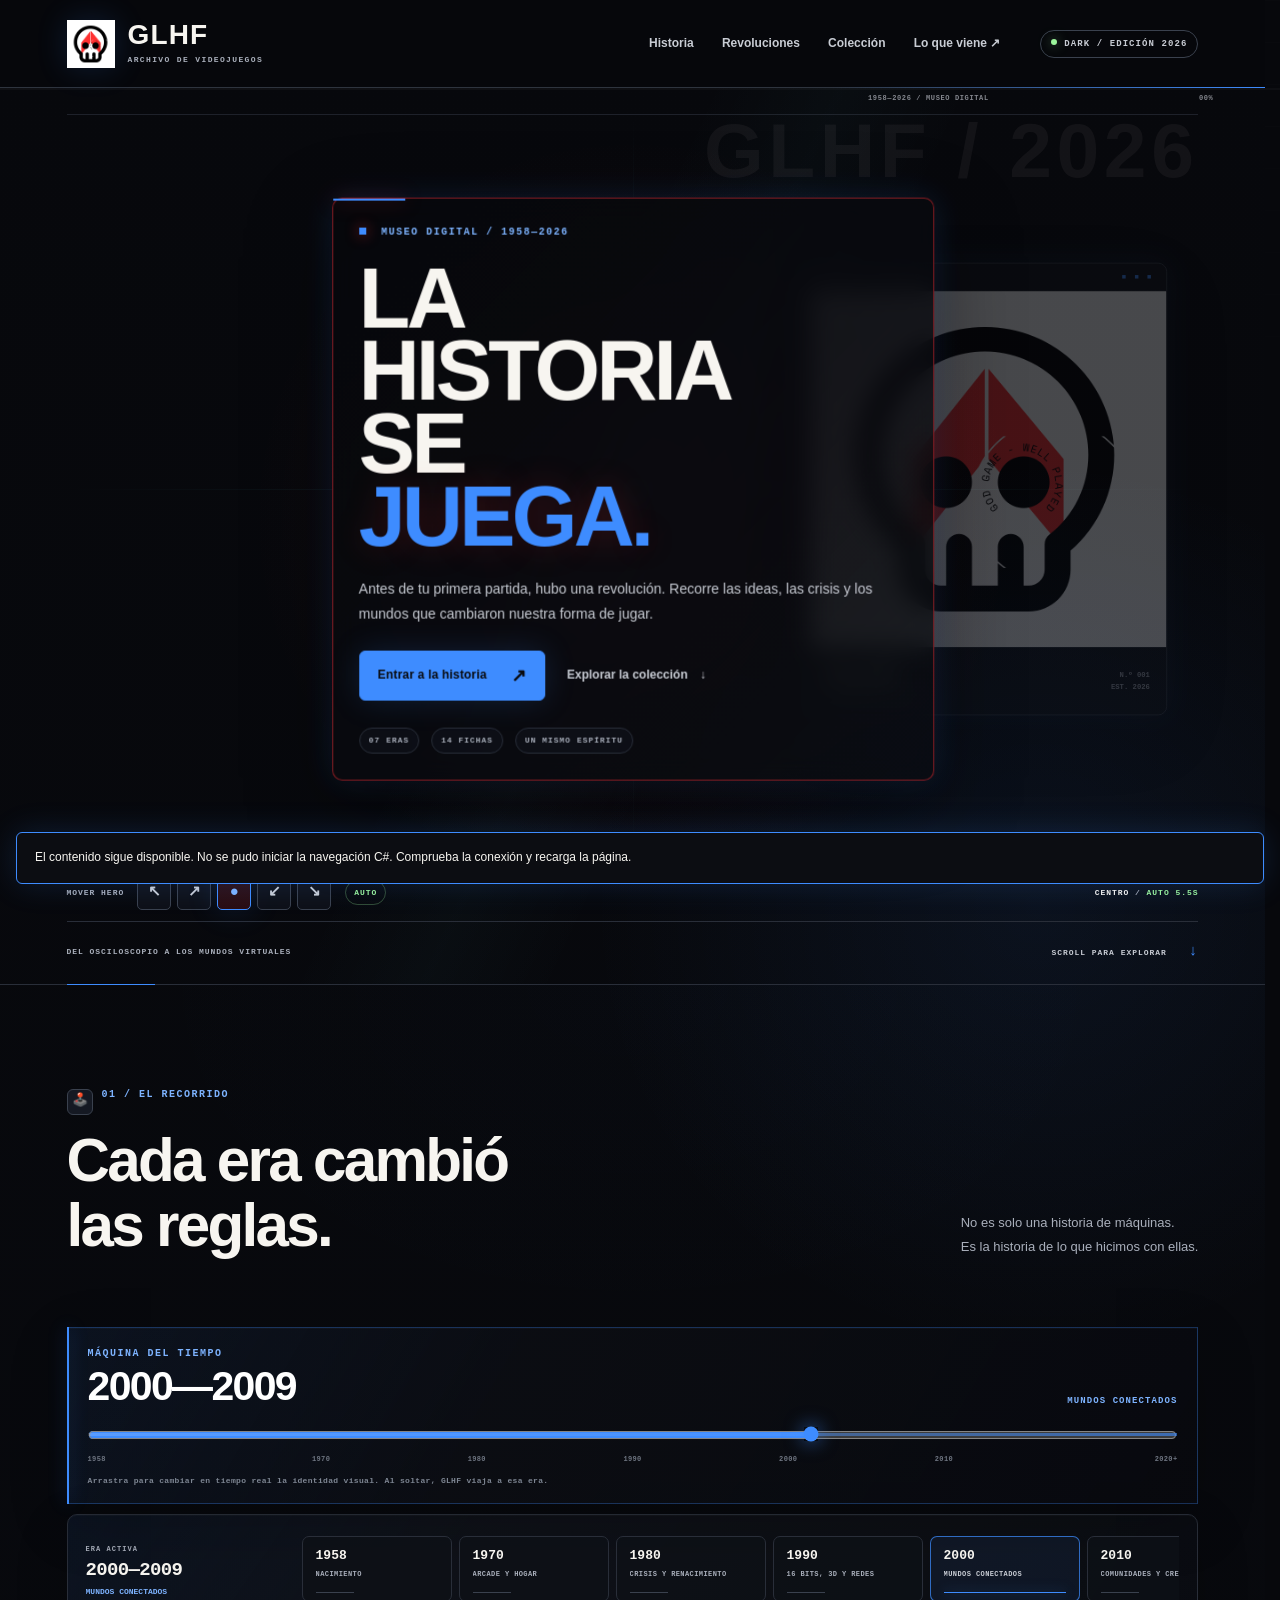
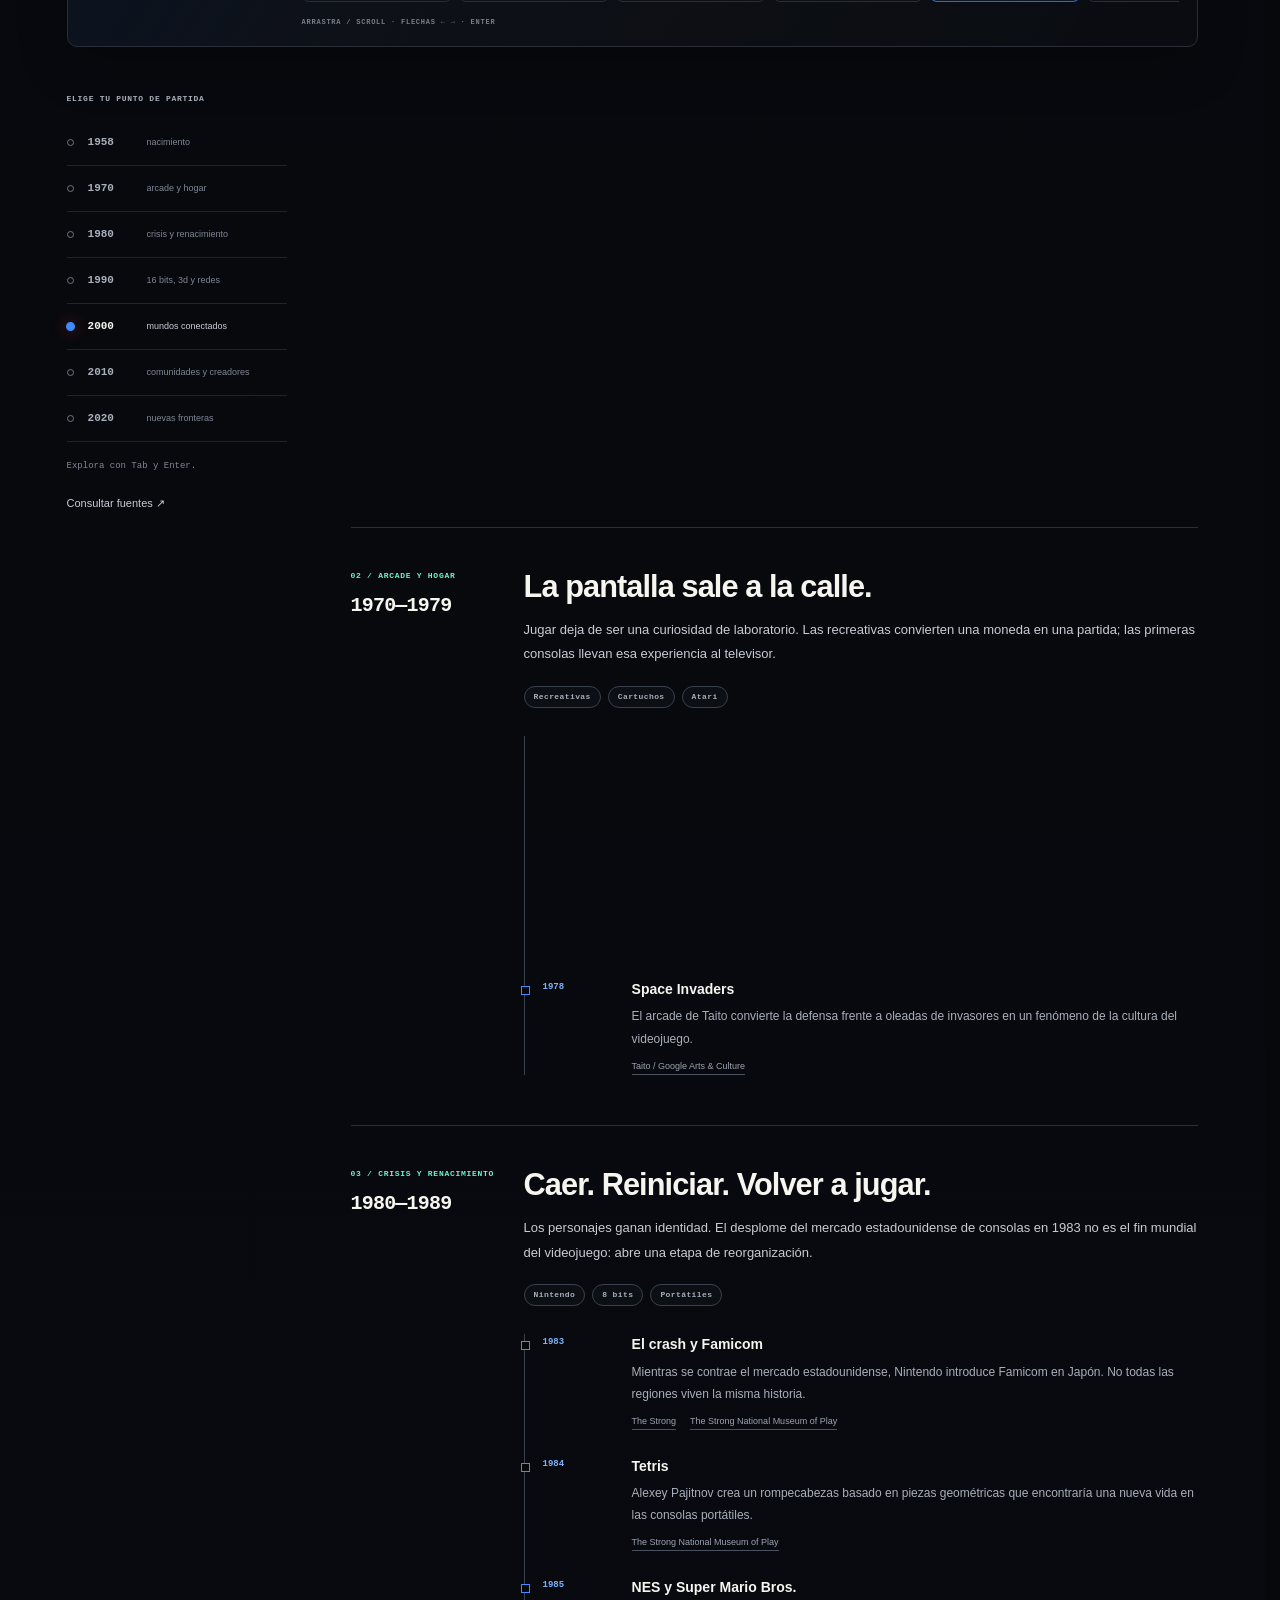
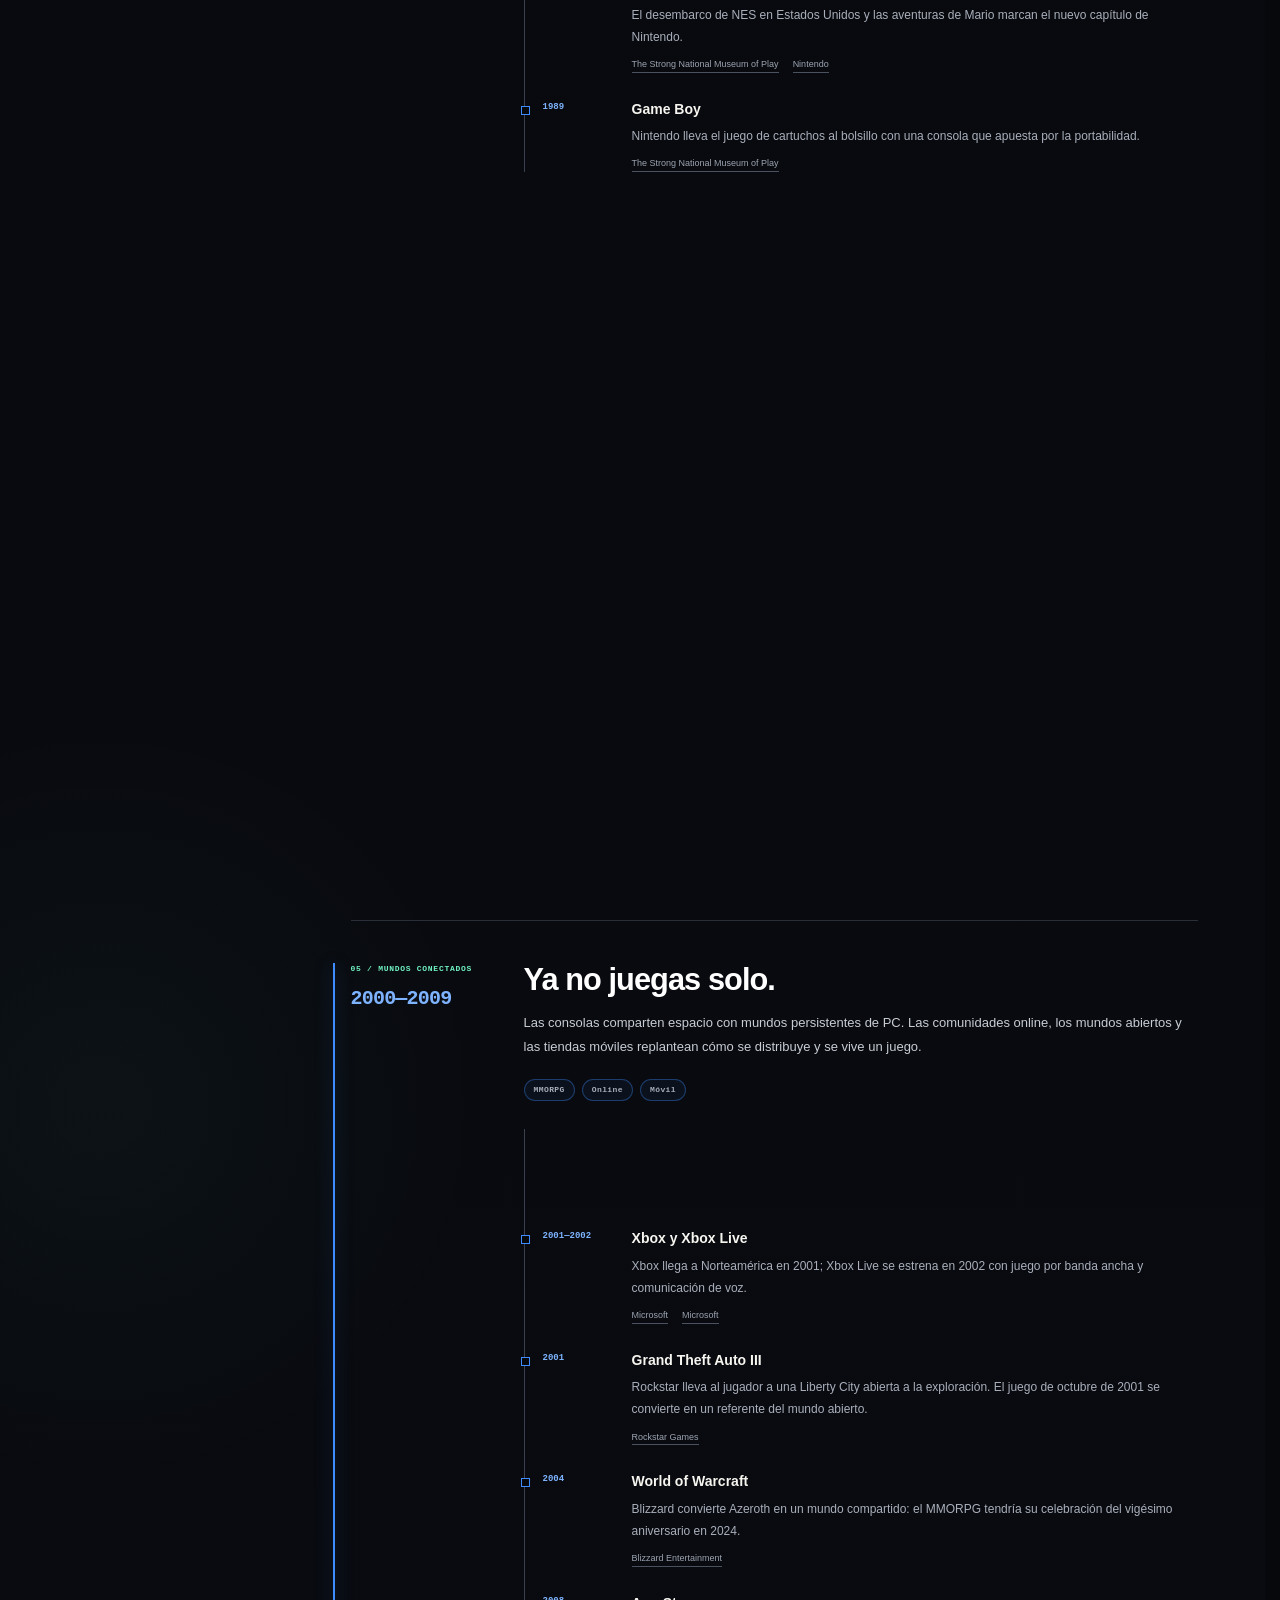
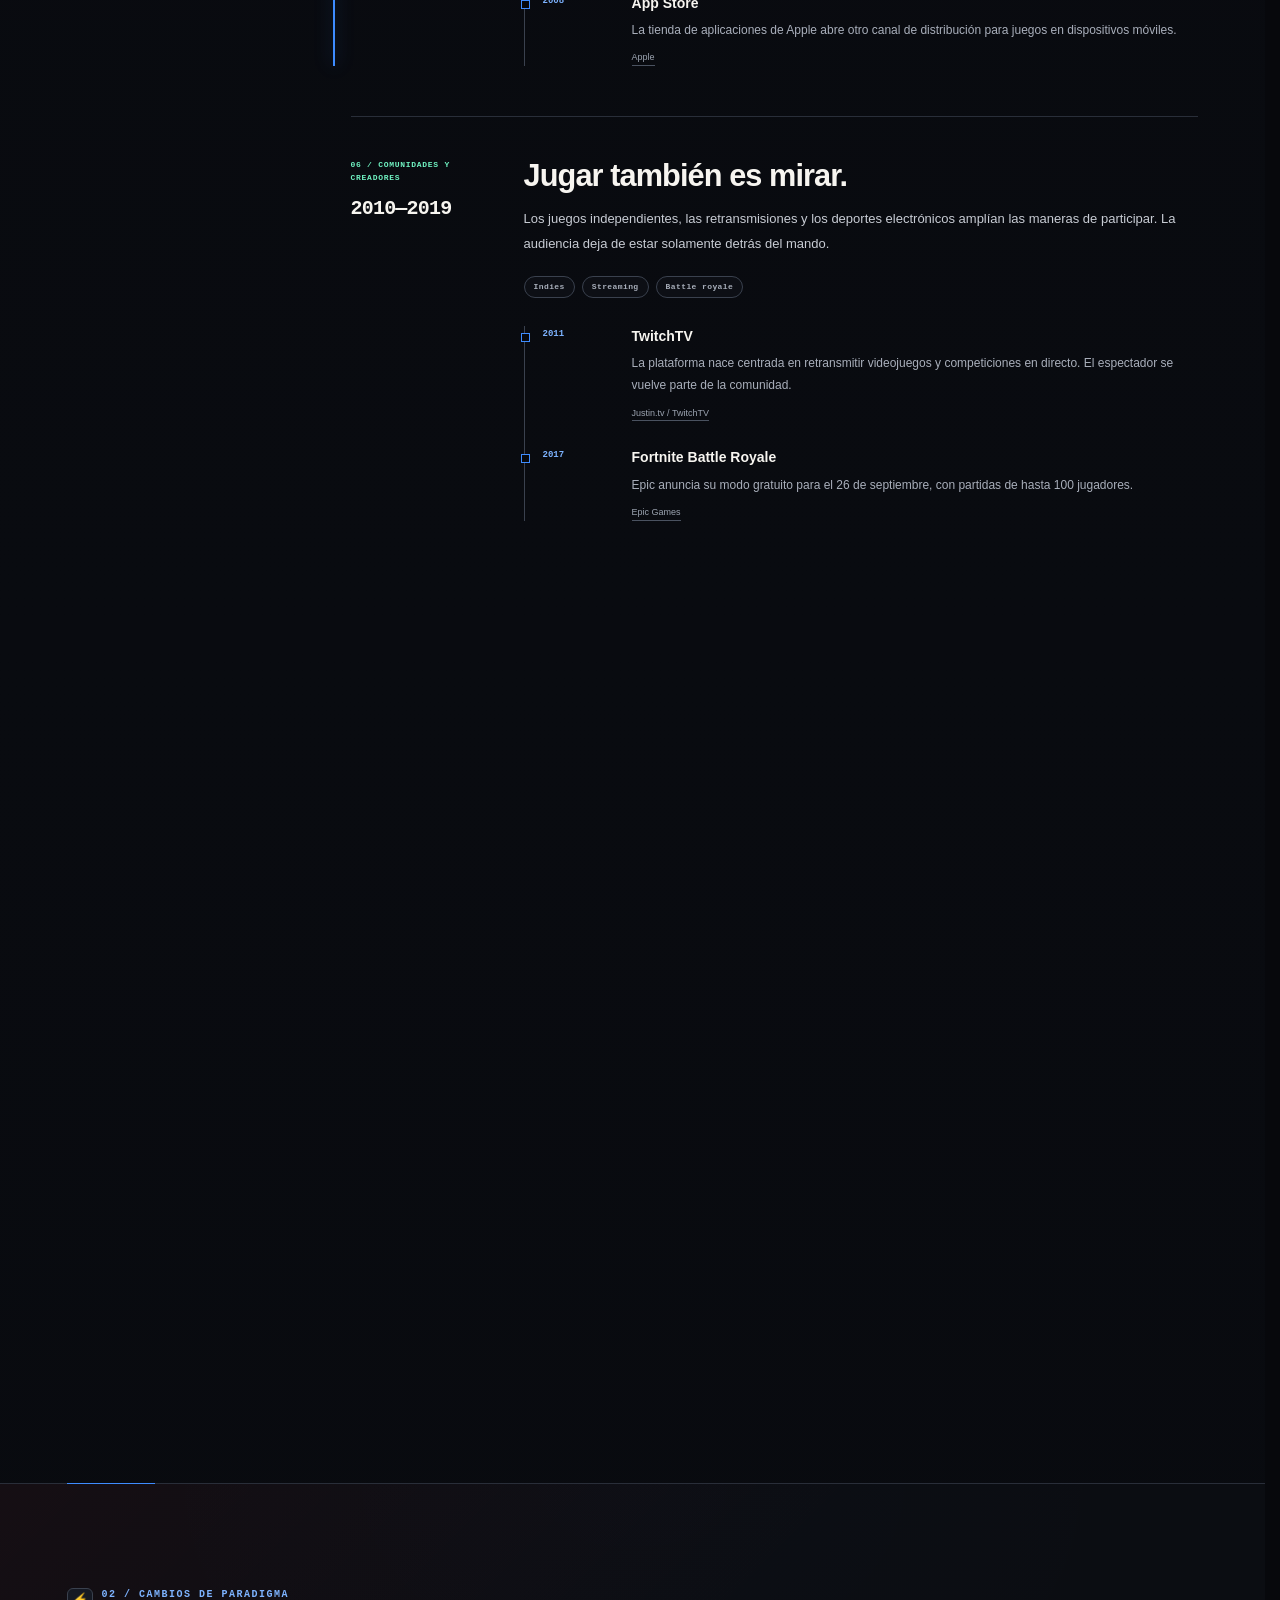
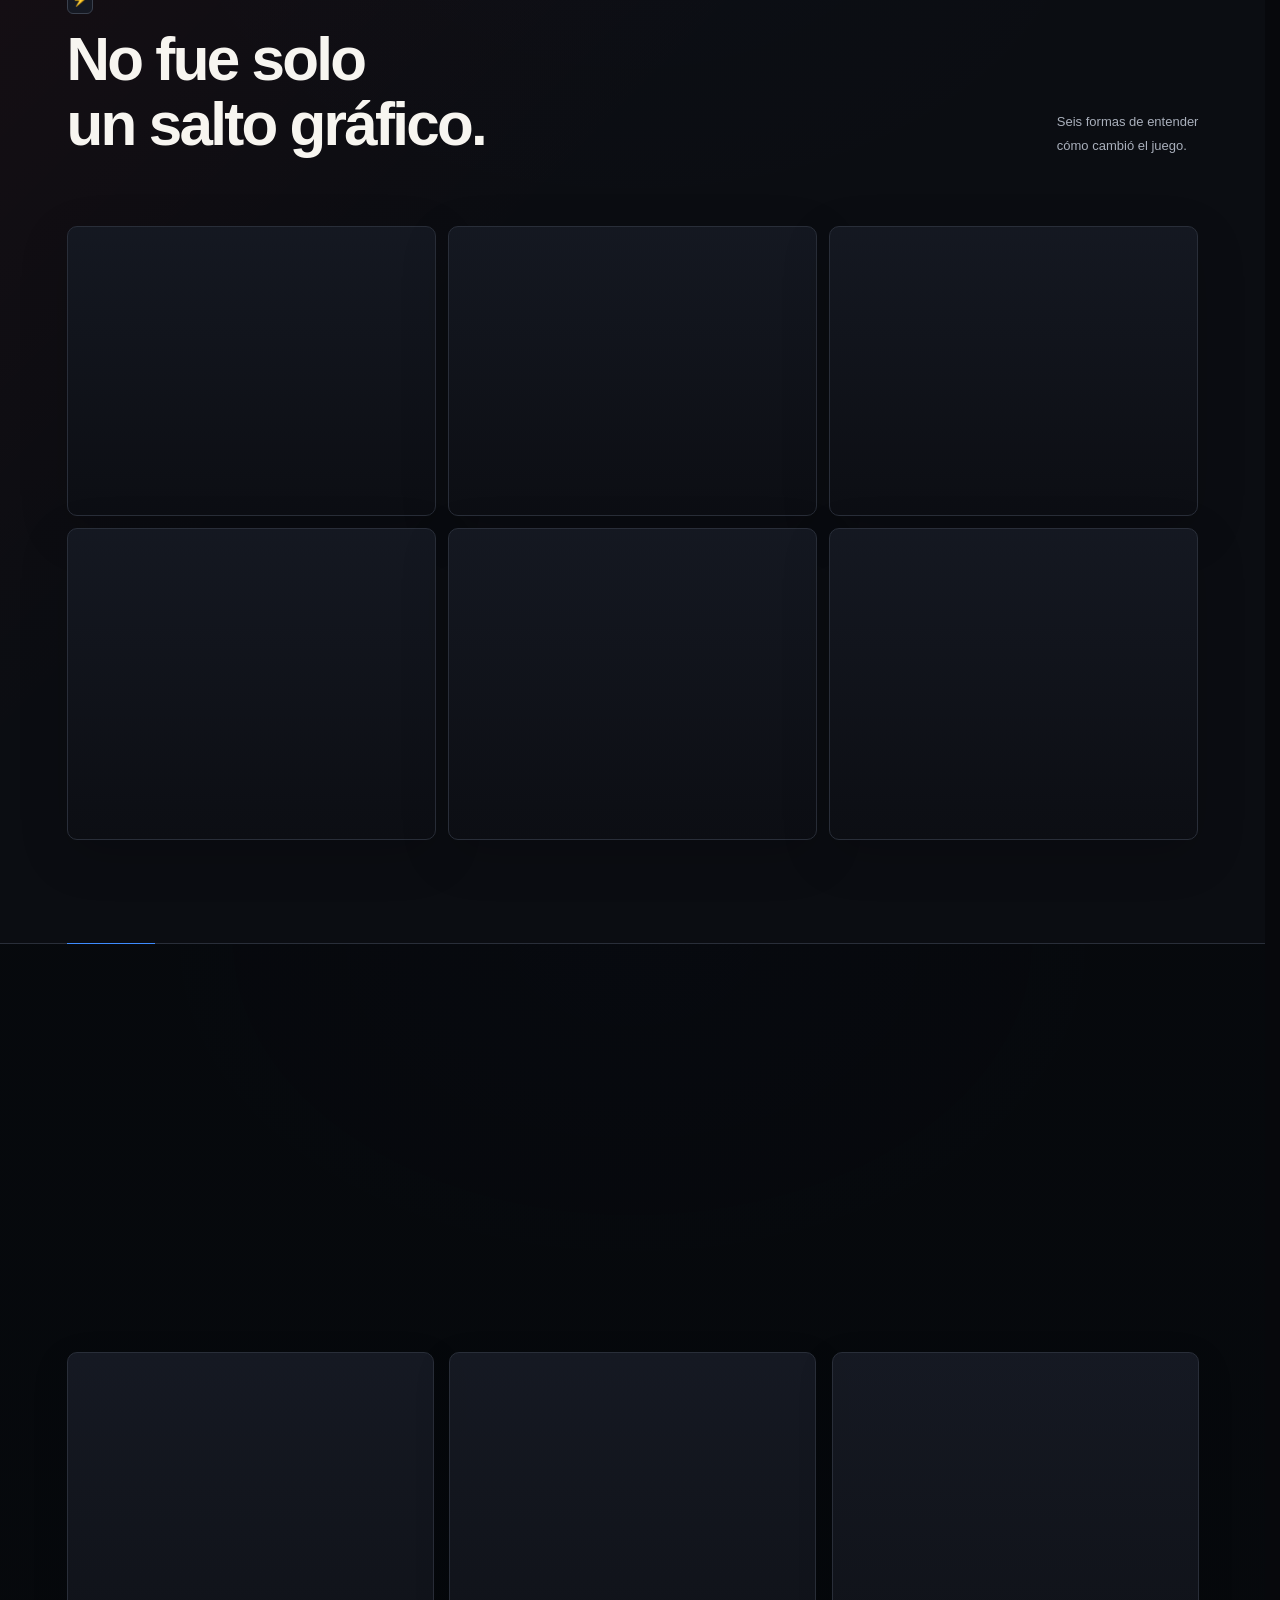
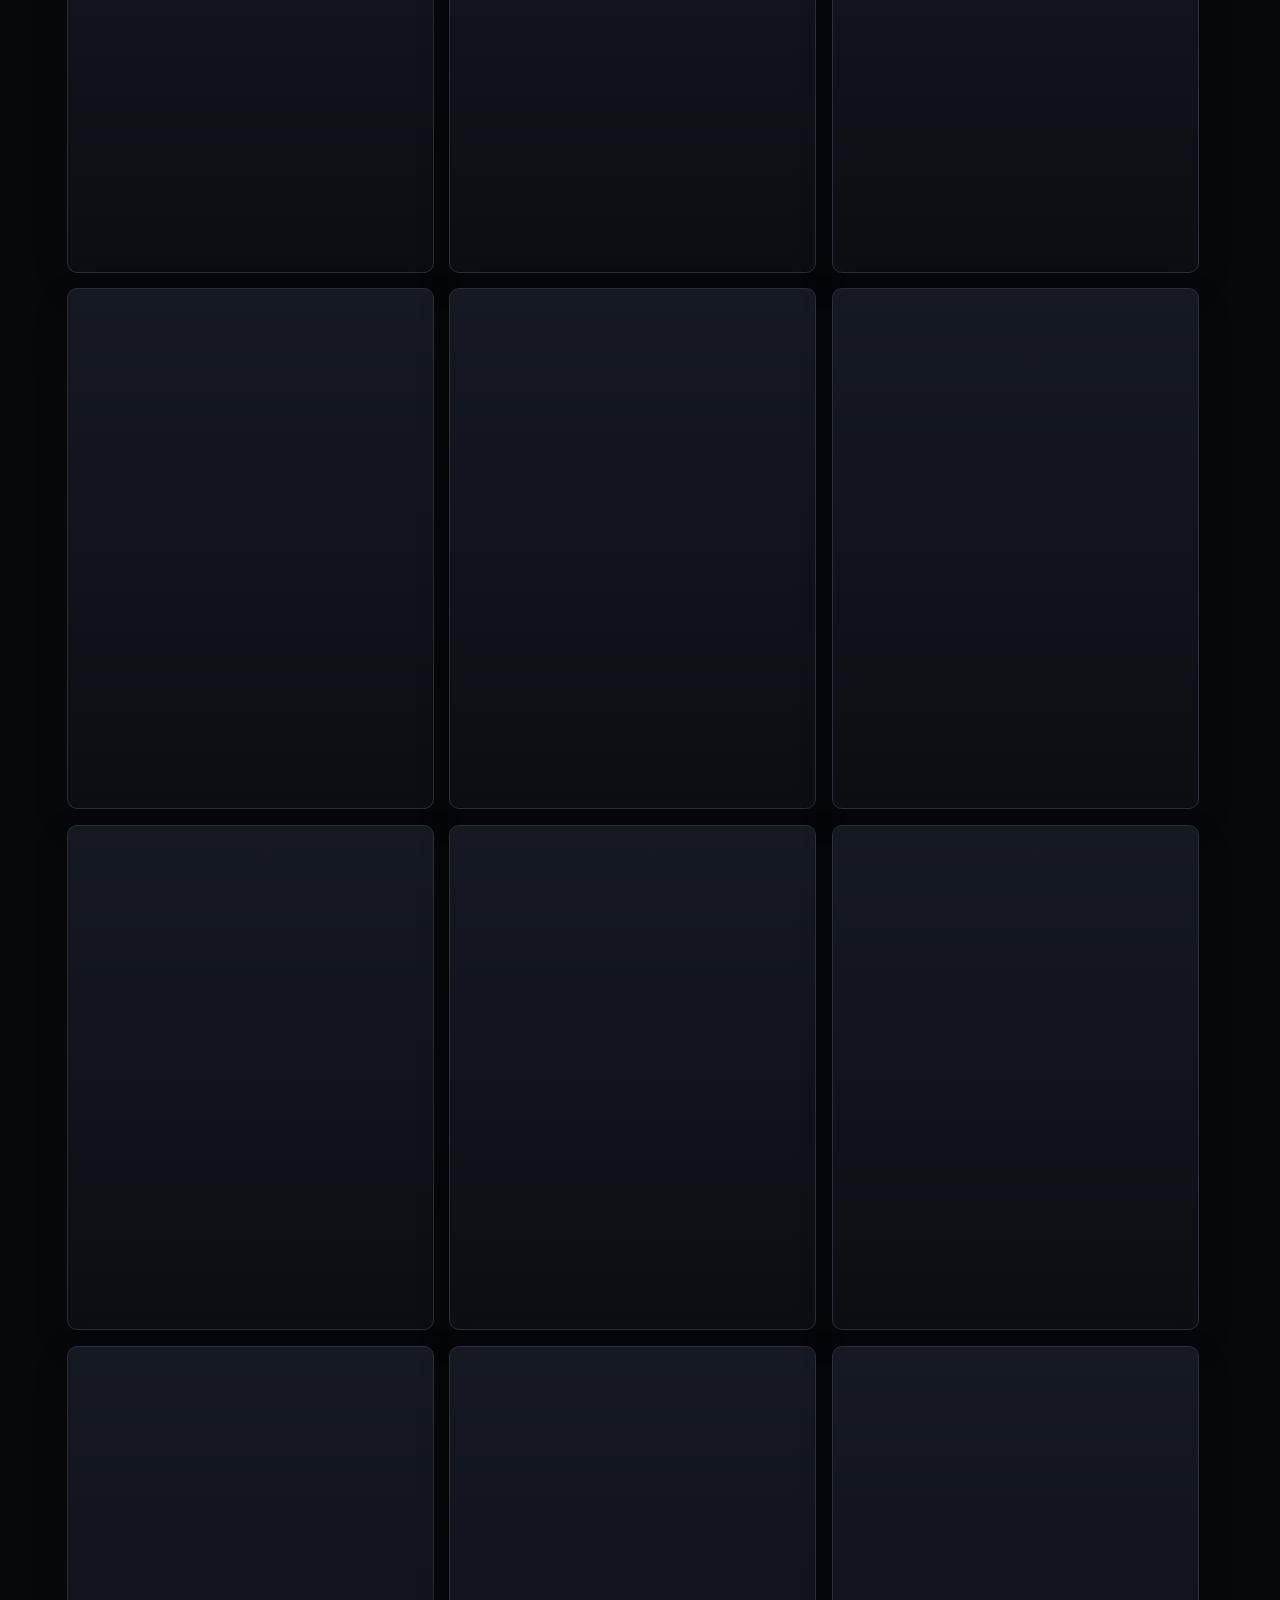
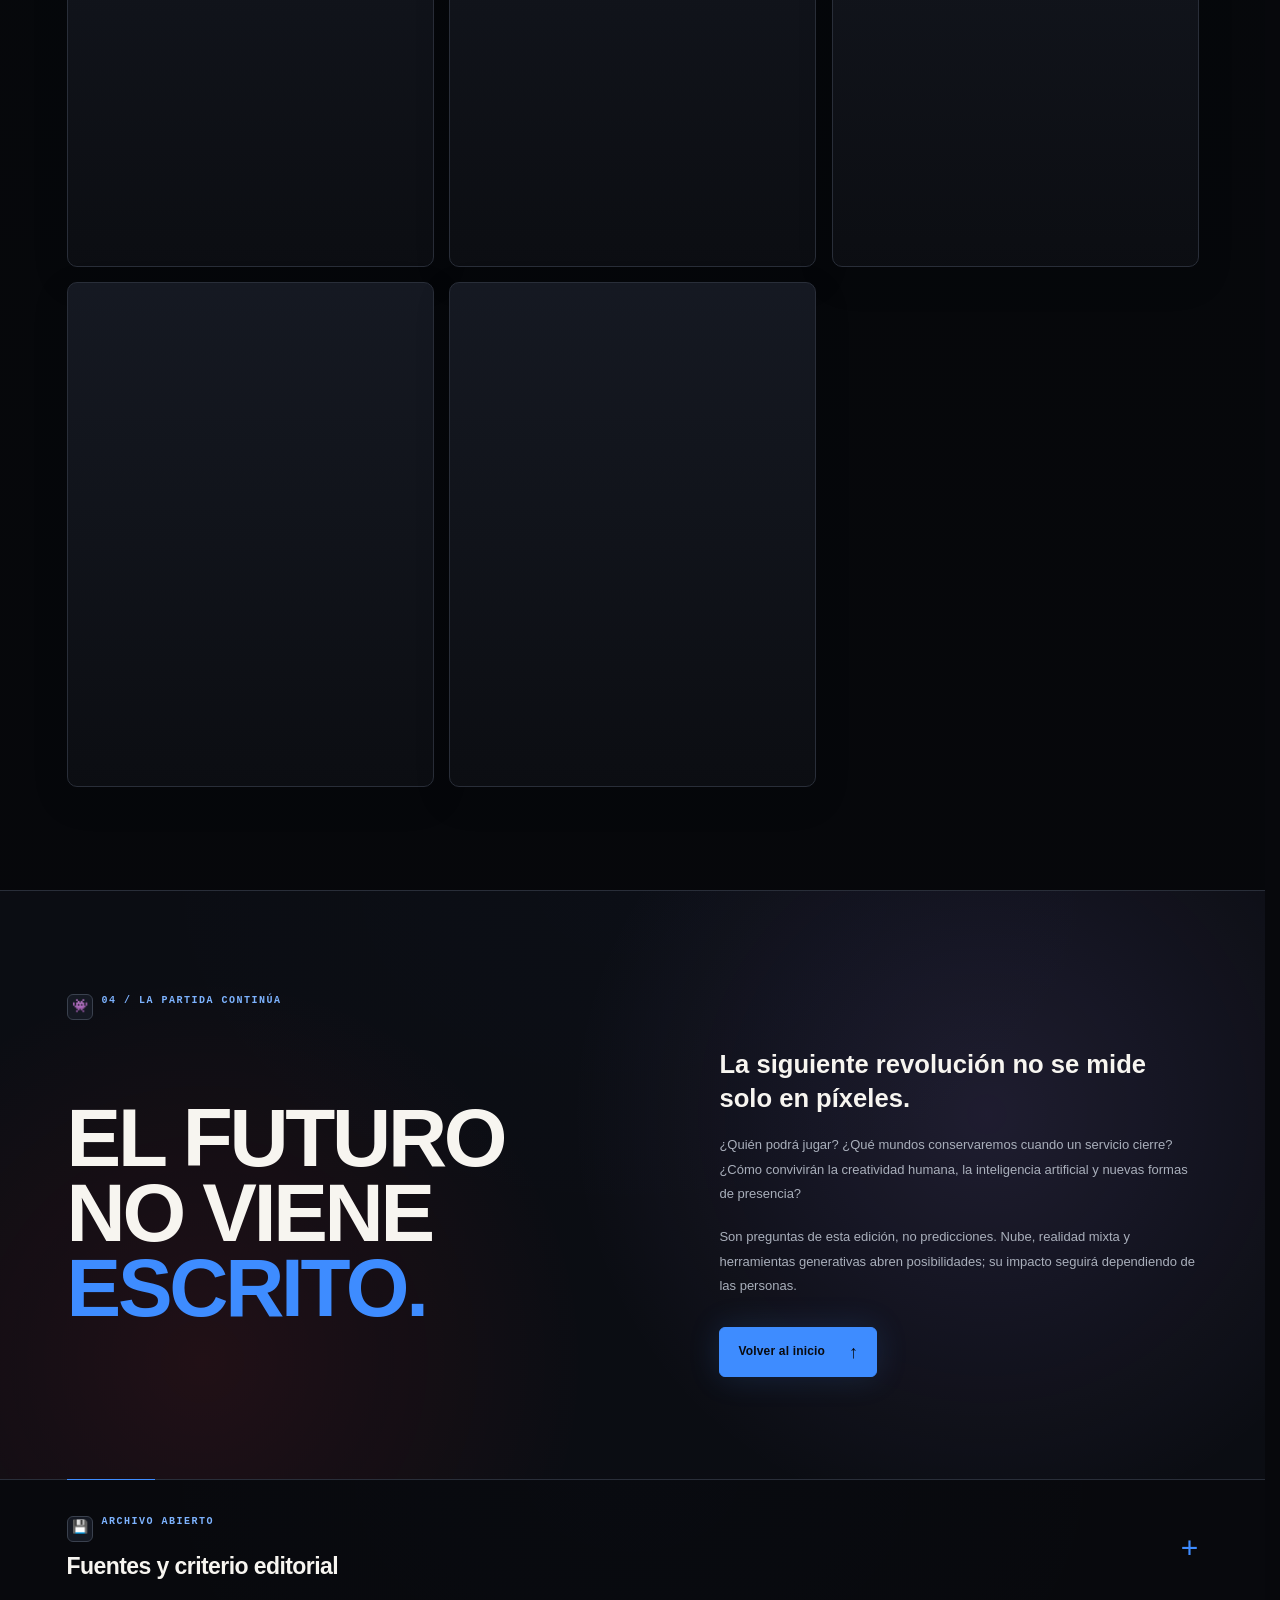
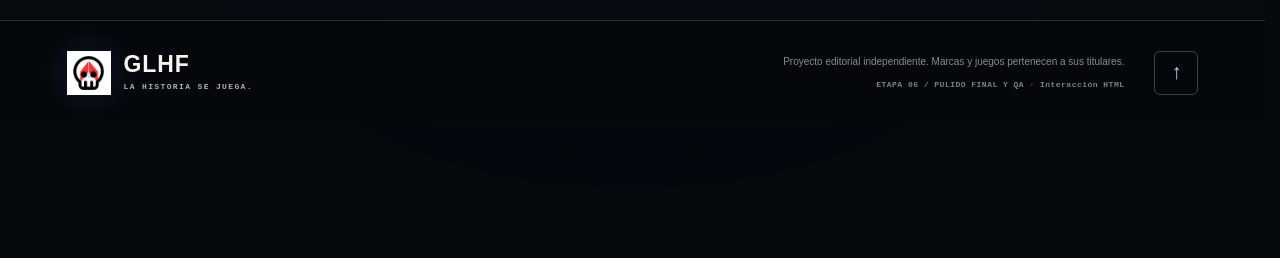
==== commit 83764c39: "Pulidos y QA" ====
--- a/wwwroot/index.html
+++ b/wwwroot/index.html
@@ -9,8 +9,12 @@
 <meta name="theme-color" content="#07080c" />
 <meta name="color-scheme" content="dark" />
 <meta name="glhf-mode" content="blazor" />
+<meta name="application-name" content="GLHF" />
+<meta name="apple-mobile-web-app-capable" content="yes" />
+<meta name="apple-mobile-web-app-status-bar-style" content="black-translucent" />
 <link rel="icon" type="image/png" href="assets/Logo_GgWp.png" />
 <link rel="apple-touch-icon" href="assets/Logo_GgWp.png" />
+<link rel="manifest" href="manifest.webmanifest" />
 <link rel="stylesheet" href="assets/css/site.css" />
 <script src="assets/js/site.js" defer></script>
 <script src="assets/js/bootstrap.js" defer></script>
@@ -21,8 +25,10 @@
 <header class="site-header" id="inicio">
  <a class="brand" href="#inicio" aria-label="GLHF, inicio"><img src="assets/Logo_GgWp.png" width="48" height="48" alt="" /><span>GLHF<span class="brand-subtitle">ARCHIVO DE VIDEOJUEGOS</span></span></a>
  <nav class="main-nav" aria-label="Navegación principal"><a href="#historia">Historia</a><a href="#revoluciones">Revoluciones</a><a href="#coleccion">Colección</a><a href="#futuro">Lo que viene <span aria-hidden="true">↗</span></a></nav>
- <span class="edition">DARK / EDICIÓN 2026</span>
+ <div class="header-actions"><button type="button" class="install-button" data-pwa-install hidden aria-label="Instalar GLHF como aplicación">INSTALAR</button><span class="edition">DARK / EDICIÓN 2026</span></div>
 </header>
+<div class="resume-prompt" data-resume-prompt hidden role="region" aria-label="Retomar recorrido"><span class="resume-kicker">PROGRESO GUARDADO</span><span data-resume-label>Continuar donde lo dejaste</span><div><button type="button" data-resume-go>CONTINUAR</button><button type="button" data-resume-dismiss>EMPEZAR DESDE 1958</button></div></div>
+<div class="secret-toast" data-secret-toast role="status" aria-live="polite" hidden>KONAMI CODE · MODO PLAYER 2 DESBLOQUEADO</div>
 <main id="contenido" tabindex="-1">
 <section class="hero" aria-labelledby="hero-title" data-hero-position="center" data-hero-auto-state="running">
  <div class="hero-stage">
@@ -44,6 +50,7 @@
 </section>
 <section class="history-section section-wrap" id="historia" aria-labelledby="history-title">
  <div class="section-heading"><div><p class="eyebrow"><span class="section-icon" aria-hidden="true">🕹️</span>01 / EL RECORRIDO</p><h2 id="history-title">Cada era cambió<br />las reglas.</h2></div><p>No es solo una historia de máquinas.<br />Es la historia de lo que hicimos con ellas.</p></div>
+ <div class="time-machine" data-time-machine aria-labelledby="time-machine-title"><div class="time-machine-head"><div><span class="eyebrow" id="time-machine-title">MÁQUINA DEL TIEMPO</span><strong data-time-machine-period>1958—1969</strong></div><span data-time-machine-name>NACIMIENTO</span></div><input type="range" min="0" max="6" step="1" value="0" data-time-machine-slider aria-label="Cambiar de era: de 1958 a 2026" /><div class="time-machine-scale" aria-hidden="true"><span>1958</span><span>1970</span><span>1980</span><span>1990</span><span>2000</span><span>2010</span><span>2020+</span></div><p>Arrastra para cambiar en tiempo real la identidad visual. Al soltar, GLHF viaja a esa era.</p></div>
  <div class="timeline-console" aria-label="Línea de tiempo interactiva"><div class="timeline-now" aria-live="polite"><span class="timeline-now-label">ERA ACTIVA</span><strong data-timeline-now-period>1958—1969</strong><span data-timeline-now-title>Nacimiento</span></div><nav class="timeline-rail" data-timeline-rail aria-label="Navegar por décadas"><a class="timeline-rail-link" href="#era-1958" data-era-rail="era-1958" aria-label="1958—1969: nacimiento"><span>1958</span><small>nacimiento</small></a>
 <a class="timeline-rail-link" href="#era-1970" data-era-rail="era-1970" aria-label="1970—1979: arcade y hogar"><span>1970</span><small>arcade y hogar</small></a>
 <a class="timeline-rail-link" href="#era-1980" data-era-rail="era-1980" aria-label="1980—1989: crisis y renacimiento"><span>1980</span><small>crisis y renacimiento</small></a>
@@ -130,6 +137,6 @@
 <section class="future-section section-wrap" id="futuro" aria-labelledby="future-title"><p class="eyebrow"><span class="section-icon" aria-hidden="true">👾</span>04 / LA PARTIDA CONTINÚA</p><div class="future-layout"><h2 id="future-title">EL FUTURO<br />NO VIENE<br /><span>ESCRITO.</span></h2><div><p class="future-lead">La siguiente revolución no se mide solo en píxeles.</p><p>¿Quién podrá jugar? ¿Qué mundos conservaremos cuando un servicio cierre? ¿Cómo convivirán la creatividad humana, la inteligencia artificial y nuevas formas de presencia?</p><p>Son preguntas de esta edición, no predicciones. Nube, realidad mixta y herramientas generativas abren posibilidades; su impacto seguirá dependiendo de las personas.</p><a class="button primary" href="#inicio">Volver al inicio <span aria-hidden="true">↑</span></a></div></div></section>
 <section class="sources-section section-wrap" id="fuentes" aria-labelledby="sources-title"><details><summary id="sources-title"><span><span class="eyebrow"><span class="section-icon" aria-hidden="true">💾</span>ARCHIVO ABIERTO</span><span class="sources-heading">Fuentes y criterio editorial</span></span><span class="details-symbol" aria-hidden="true">+</span></summary><div class="sources-body"><p>Textos editoriales de GLHF apoyados en archivos de museos, laboratorios y comunicaciones oficiales. Las fechas se refieren a los lanzamientos o territorios indicados. La selección es introductoria y no pretende agotar toda la historia del medio. Revisión: 19 de septiembre de 2026.</p><p>Las salas siguen el alcance del documento de trabajo. La sección de futuro contiene reflexión editorial, no hechos consumados. Las fuentes originales se conservan para permitir verificación y ampliación.</p><ol class="source-list"><li id="source-bnl"><strong>Brookhaven National Laboratory</strong><a href="https://www.bnl.gov/about/history/firstvideo.php" target="_blank" rel="noopener noreferrer">The First Video Game? <span aria-hidden="true">↗</span><span class="sr-only"> (abre una nueva pestaña)</span></a></li><li id="source-chm"><strong>Computer History Museum</strong><a href="https://www.computerhistory.org/timeline/graphics-games/" target="_blank" rel="noopener noreferrer">Graphics &amp; Games: Timeline of Computer History <span aria-hidden="true">↗</span><span class="sr-only"> (abre una nueva pestaña)</span></a></li><li id="source-strong"><strong>The Strong National Museum of Play</strong><a href="https://www.museumofplay.org/video-game-history-timeline/" target="_blank" rel="noopener noreferrer">Video Game History Timeline <span aria-hidden="true">↗</span><span class="sr-only"> (abre una nueva pestaña)</span></a></li><li id="source-pong"><strong>Computer History Museum</strong><a href="https://www.computerhistory.org/timeline/1972/" target="_blank" rel="noopener noreferrer">1972: Pong is released <span aria-hidden="true">↗</span><span class="sr-only"> (abre una nueva pestaña)</span></a></li><li id="source-mario"><strong>Nintendo</strong><a href="https://mario.nintendo.com/history/" target="_blank" rel="noopener noreferrer">The history of Super Mario <span aria-hidden="true">↗</span><span class="sr-only"> (abre una nueva pestaña)</span></a></li><li id="source-ps1"><strong>PlayStation</strong><a href="https://www.playstation.com/en-us/playstation-history/1994-ps-one/" target="_blank" rel="noopener noreferrer">PlayStation 1994: historia de la consola <span aria-hidden="true">↗</span><span class="sr-only"> (abre una nueva pestaña)</span></a></li><li id="source-sie"><strong>Sony Interactive Entertainment</strong><a href="https://sonyinteractive.com/en/our-company/company-history/" target="_blank" rel="noopener noreferrer">Company History <span aria-hidden="true">↗</span><span class="sr-only"> (abre una nueva pestaña)</span></a></li><li id="source-xbox"><strong>Microsoft</strong><a href="https://news.microsoft.com/source/2001/11/15/xbox-erupts-on-the-scene/" target="_blank" rel="noopener noreferrer">Xbox Erupts on the Scene (2001) <span aria-hidden="true">↗</span><span class="sr-only"> (abre una nueva pestaña)</span></a></li><li id="source-live"><strong>Microsoft</strong><a href="https://news.microsoft.com/source/2002/11/15/xbox-live-arrives-in-stores-sparking-the-next-revolution-in-video-games/" target="_blank" rel="noopener noreferrer">Xbox Live Arrives in Stores (2002) <span aria-hidden="true">↗</span><span class="sr-only"> (abre una nueva pestaña)</span></a></li><li id="source-wow"><strong>Blizzard Entertainment</strong><a href="https://news.blizzard.com/es-mx/article/24136212/celebra-world-of-warcraft-durante-el-20-o-aniversario" target="_blank" rel="noopener noreferrer">Celebración del 20.º aniversario de World of Warcraft <span aria-hidden="true">↗</span><span class="sr-only"> (abre una nueva pestaña)</span></a></li><li id="source-apple"><strong>Apple</strong><a href="https://www.apple.com/newsroom/2008/07/10iPhone-3G-on-Sale-Tomorrow/" target="_blank" rel="noopener noreferrer">iPhone 3G on Sale Tomorrow / App Store (2008) <span aria-hidden="true">↗</span><span class="sr-only"> (abre una nueva pestaña)</span></a></li><li id="source-twitch"><strong>Justin.tv / TwitchTV</strong><a href="https://www.businesswire.com/news/home/20110606005437/en/Justin.tv-Launches-TwitchTV-World%E2%80%99s-Largest-Competitive-Video" target="_blank" rel="noopener noreferrer">Comunicado de lanzamiento de TwitchTV (2011) <span aria-hidden="true">↗</span><span class="sr-only"> (abre una nueva pestaña)</span></a></li><li id="source-fortnite"><strong>Epic Games</strong><a href="https://www.fortnite.com/news/fortnite-battle-royale-goes-free" target="_blank" rel="noopener noreferrer">Fortnite Battle Royale Goes Free (2017) <span aria-hidden="true">↗</span><span class="sr-only"> (abre una nueva pestaña)</span></a></li><li id="source-ps5"><strong>PlayStation</strong><a href="https://www.playstation.com/en-us/playstation-history/2020-ps5-ps-vr2/" target="_blank" rel="noopener noreferrer">2020: PlayStation 5 y PS VR2 <span aria-hidden="true">↗</span><span class="sr-only"> (abre una nueva pestaña)</span></a></li><li id="source-cloud"><strong>Xbox Wire</strong><a href="https://news.xbox.com/en-us/2020/09/14/cloud-gaming-with-xbox-game-pass-ultimate/" target="_blank" rel="noopener noreferrer">Cloud Gaming with Xbox Game Pass Ultimate (2020) <span aria-hidden="true">↗</span><span class="sr-only"> (abre una nueva pestaña)</span></a></li><li id="source-genshin"><strong>HoYoverse / PlayStation Blog</strong><a href="https://blog.playstation.com/2020/09/28/your-journey-in-genshin-impact-begins-now/" target="_blank" rel="noopener noreferrer">Your journey in Genshin Impact begins now (2020) <span aria-hidden="true">↗</span><span class="sr-only"> (abre una nueva pestaña)</span></a></li><li id="source-switch2"><strong>Nintendo</strong><a href="https://www.nintendo.com/us/whatsnew/nintendo-switch-2-launches-june-5-bringing-new-forms-of-game-communication-to-life/" target="_blank" rel="noopener noreferrer">Nintendo Switch 2 launches June 5 (2025) <span aria-hidden="true">↗</span><span class="sr-only"> (abre una nueva pestaña)</span></a></li><li id="source-muse"><strong>Microsoft Research</strong><a href="https://www.microsoft.com/en-us/research/blog/introducing-muse-our-first-generative-ai-model-designed-for-gameplay-ideation/" target="_blank" rel="noopener noreferrer">Introducing Muse (2025) <span aria-hidden="true">↗</span><span class="sr-only"> (abre una nueva pestaña)</span></a></li><li id="source-odyssey"><strong>Smithsonian Institution</strong><a href="https://www.si.edu/es/object/magnavox-odyssey-video-game-unit-1972%3Anmah_1302004" target="_blank" rel="noopener noreferrer">Magnavox Odyssey Video Game Unit, 1972 <span aria-hidden="true">↗</span><span class="sr-only"> (abre una nueva pestaña)</span></a></li><li id="source-invaders"><strong>Taito / Google Arts &amp; Culture</strong><a href="https://artsandculture.google.com/story/space-invaders-the-game-changer-taito-corporation/SwVBsVEMarKRfA?hl=en" target="_blank" rel="noopener noreferrer">Space Invaders, the Game Changer <span aria-hidden="true">↗</span><span class="sr-only"> (abre una nueva pestaña)</span></a></li><li id="source-crash"><strong>The Strong</strong><a href="https://www.museumofplay.org/blog/what-video-game-crash/" target="_blank" rel="noopener noreferrer">What Video Game Crash? <span aria-hidden="true">↗</span><span class="sr-only"> (abre una nueva pestaña)</span></a></li><li id="source-sonic"><strong>The Strong</strong><a href="https://www.museumofplay.org/games/sonic-the-hedgehog/" target="_blank" rel="noopener noreferrer">Sonic the Hedgehog <span aria-hidden="true">↗</span><span class="sr-only"> (abre una nueva pestaña)</span></a></li><li id="source-gta3"><strong>Rockstar Games</strong><a href="https://media.rockstargames.com/broadcast/20111020/en_US_web.html" target="_blank" rel="noopener noreferrer">Grand Theft Auto III: Ten-Year Anniversary <span aria-hidden="true">↗</span><span class="sr-only"> (abre una nueva pestaña)</span></a></li><li id="source-series"><strong>Xbox Wire</strong><a href="https://news.xbox.com/en-us/2020/11/10/power-your-dreams-xbox-series-x-and-xbox-series-s-available-now/" target="_blank" rel="noopener noreferrer">Xbox Series X and Xbox Series S Now Available Worldwide (2020) <span aria-hidden="true">↗</span><span class="sr-only"> (abre una nueva pestaña)</span></a></li><li id="source-minecraft"><strong>Mojang</strong><a href="https://www.minecraft.net/en-us/article/embrace-past-minecraft-classic" target="_blank" rel="noopener noreferrer">Embrace the Past with Minecraft Classic (2019) <span aria-hidden="true">↗</span><span class="sr-only"> (abre una nueva pestaña)</span></a></li></ol></div></details></section>
 </main>
-<footer class="site-footer"><a class="brand footer-brand" href="#inicio" aria-label="GLHF, volver al inicio"><img src="assets/Logo_GgWp.png" width="44" height="44" alt="" loading="lazy" /><span>GLHF<span class="brand-subtitle">LA HISTORIA SE JUEGA.</span></span></a><div><p>Proyecto editorial independiente. Marcas y juegos pertenecen a sus titulares.</p><p class="build-note">ETAPA 05 / ANIMACIONES Y MICROINTERACCIONES <span aria-hidden="true">·</span> <span id="runtime-status">Archivo abierto</span></p></div><a class="back-top" href="#inicio" aria-label="Volver al inicio">↑</a></footer>
+<footer class="site-footer"><a class="brand footer-brand" href="#inicio" aria-label="GLHF, volver al inicio"><img src="assets/Logo_GgWp.png" width="44" height="44" alt="" loading="lazy" /><span>GLHF<span class="brand-subtitle">LA HISTORIA SE JUEGA.</span></span></a><div><p>Proyecto editorial independiente. Marcas y juegos pertenecen a sus titulares.</p><p class="build-note">ETAPA 06 / PULIDO FINAL Y QA <span aria-hidden="true">·</span> <span id="runtime-status">Archivo abierto</span></p></div><a class="back-top" href="#inicio" aria-label="Volver al inicio">↑</a></footer>
 <p id="engine-error" class="engine-error" role="status" hidden>El contenido sigue disponible. No se pudo iniciar la navegación C#. Comprueba la conexión y recarga la página.</p>
 </body></html>
--- a/wwwroot/assets/css/site.css
+++ b/wwwroot/assets/css/site.css
@@ -1566,3 +1566,98 @@
   .sources-body { display: block; }
   a { color: #000; }
 }
+
+
+/* ================================================================
+   ETAPA 06 — Final polish, time machine, resume/PWA and secret mode
+   ================================================================ */
+.header-actions { display: flex; align-items: center; gap: 12px; }
+.install-button {
+  min-height: 34px;
+  padding: 0 12px;
+  border: 1px solid rgba(255,255,255,.15);
+  background: rgba(7,8,12,.72);
+  color: var(--muted-strong);
+  font: 800 8px/1 var(--mono);
+  letter-spacing: .12em;
+  cursor: pointer;
+}
+.install-button:hover, .install-button:focus-visible { border-color: var(--accent); color: #fff; box-shadow: 0 0 20px rgb(var(--era-rgb,255 48 56) / .12); }
+
+.resume-prompt {
+  position: fixed;
+  z-index: 70;
+  right: max(16px, var(--gutter));
+  bottom: 18px;
+  width: min(390px, calc(100vw - 32px));
+  padding: 15px 16px;
+  border: 1px solid rgb(var(--era-rgb,255 48 56) / .38);
+  background: rgba(8,10,15,.96);
+  box-shadow: 0 24px 80px rgba(0,0,0,.48), 0 0 30px rgb(var(--era-rgb,255 48 56) / .1);
+  backdrop-filter: blur(16px);
+}
+.resume-prompt[hidden], .secret-toast[hidden], .install-button[hidden] { display: none !important; }
+.resume-kicker { display: block; margin-bottom: 7px; color: var(--accent); font: 800 8px/1 var(--mono); letter-spacing: .14em; }
+.resume-prompt > span:nth-child(2) { display: block; color: #fff; font: 700 13px/1.35 var(--body); }
+.resume-prompt > div { display: flex; flex-wrap: wrap; gap: 8px; margin-top: 12px; }
+.resume-prompt button {
+  min-height: 36px; padding: 0 11px; border: 1px solid rgba(255,255,255,.14); background: rgba(255,255,255,.04);
+  color: var(--muted-strong); font: 800 7px/1 var(--mono); letter-spacing: .09em; cursor: pointer;
+}
+.resume-prompt [data-resume-go] { border-color: var(--accent); background: rgb(var(--era-rgb,255 48 56) / .12); color: #fff; }
+.resume-prompt button:hover, .resume-prompt button:focus-visible { border-color: var(--accent-hot); color: #fff; }
+
+.secret-toast {
+  position: fixed; z-index: 75; left: 50%; top: calc(var(--header-height, 88px) + 18px); translate: -50% 0;
+  max-width: calc(100vw - 32px); padding: 11px 15px; border: 1px solid var(--cyan); background: rgba(5,8,13,.95);
+  color: #fff; box-shadow: 0 0 28px rgba(95,234,255,.18); font: 800 8px/1.3 var(--mono); letter-spacing: .12em; text-align: center;
+}
+
+.time-machine {
+  position: relative;
+  margin: 18px 0 28px;
+  padding: 18px 20px 16px;
+  border: 1px solid rgb(var(--era-rgb,255 48 56) / .3);
+  background: linear-gradient(120deg, rgb(var(--era-rgb,255 48 56) / .075), rgba(11,13,19,.9) 38%, rgba(8,9,14,.97));
+  box-shadow: inset 0 1px 0 rgba(255,255,255,.025), 0 18px 55px rgba(0,0,0,.2);
+  transition: border-color .35s ease, background .45s ease, box-shadow .35s ease;
+}
+.time-machine::before { content: ""; position: absolute; inset: -1px auto -1px -1px; width: 2px; background: var(--accent); box-shadow: 0 0 18px rgb(var(--era-rgb,255 48 56) / .48); }
+.time-machine-head { display: flex; align-items: end; justify-content: space-between; gap: 16px; margin-bottom: 15px; }
+.time-machine-head strong { display: block; margin-top: 5px; color: #fff; font: 900 clamp(24px,3.2vw,42px)/.95 var(--era-display,var(--display)); letter-spacing: -.04em; }
+.time-machine-head > span { color: var(--accent-hot); font: 800 9px/1 var(--mono); letter-spacing: .12em; text-transform: uppercase; }
+.time-machine input[type="range"] { width: 100%; height: 28px; margin: 0; accent-color: var(--accent); cursor: ew-resize; }
+.time-machine input[type="range"]::-webkit-slider-runnable-track { height: 3px; border-radius: 0; background: linear-gradient(90deg, rgba(255,255,255,.14), rgb(var(--era-rgb,255 48 56) / .6)); }
+.time-machine input[type="range"]::-webkit-slider-thumb { width: 18px; height: 18px; margin-top: -7px; border: 2px solid #07080c; border-radius: 0; background: var(--accent); box-shadow: 0 0 18px rgb(var(--era-rgb,255 48 56) / .55); -webkit-appearance: none; }
+.time-machine-scale { display: grid; grid-template-columns: repeat(7,1fr); margin-top: -1px; color: #6f7682; font: 700 7px/1 var(--mono); letter-spacing: .05em; }
+.time-machine-scale span { text-align: center; }
+.time-machine-scale span:first-child { text-align: left; }
+.time-machine-scale span:last-child { text-align: right; }
+.time-machine > p { margin-top: 12px; color: #7e8693; font: 600 8px/1.5 var(--mono); letter-spacing: .04em; }
+
+/* Konami Code: an alternate "Player 2" skin; content and contrast remain intact. */
+html.secret-mode { --secret-shift: 1; }
+html.secret-mode body::before { opacity: .18; background-size: 100% 3px, 44px 44px; }
+html.secret-mode .hero h1 { text-shadow: 2px 0 0 var(--cyan), -2px 0 0 var(--accent); }
+html.secret-mode .brand > span:first-of-type, html.secret-mode .section-heading h2 { text-shadow: 1px 0 var(--cyan), -1px 0 var(--accent); }
+html.secret-mode .chronology-progress-fill { filter: hue-rotate(120deg) saturate(1.25); }
+html.secret-mode .time-machine { outline: 1px dashed rgb(var(--era-soft-rgb,95 234 255) / .32); outline-offset: 5px; }
+
+@media (max-width: 900px) {
+  .header-actions { gap: 7px; }
+  .install-button { padding-inline: 9px; }
+}
+@media (max-width: 680px) {
+  .header-actions .edition { display: none; }
+  .time-machine { padding: 15px 14px 14px; }
+  .time-machine-head { align-items: start; }
+  .time-machine-head strong { font-size: 26px; }
+  .time-machine-scale { font-size: 6px; }
+  .resume-prompt { right: 16px; bottom: 12px; }
+}
+@media (prefers-reduced-motion: reduce) {
+  .secret-toast { transition: none !important; }
+}
+@media print {
+  .resume-prompt, .secret-toast, .install-button, .time-machine { display: none !important; }
+}
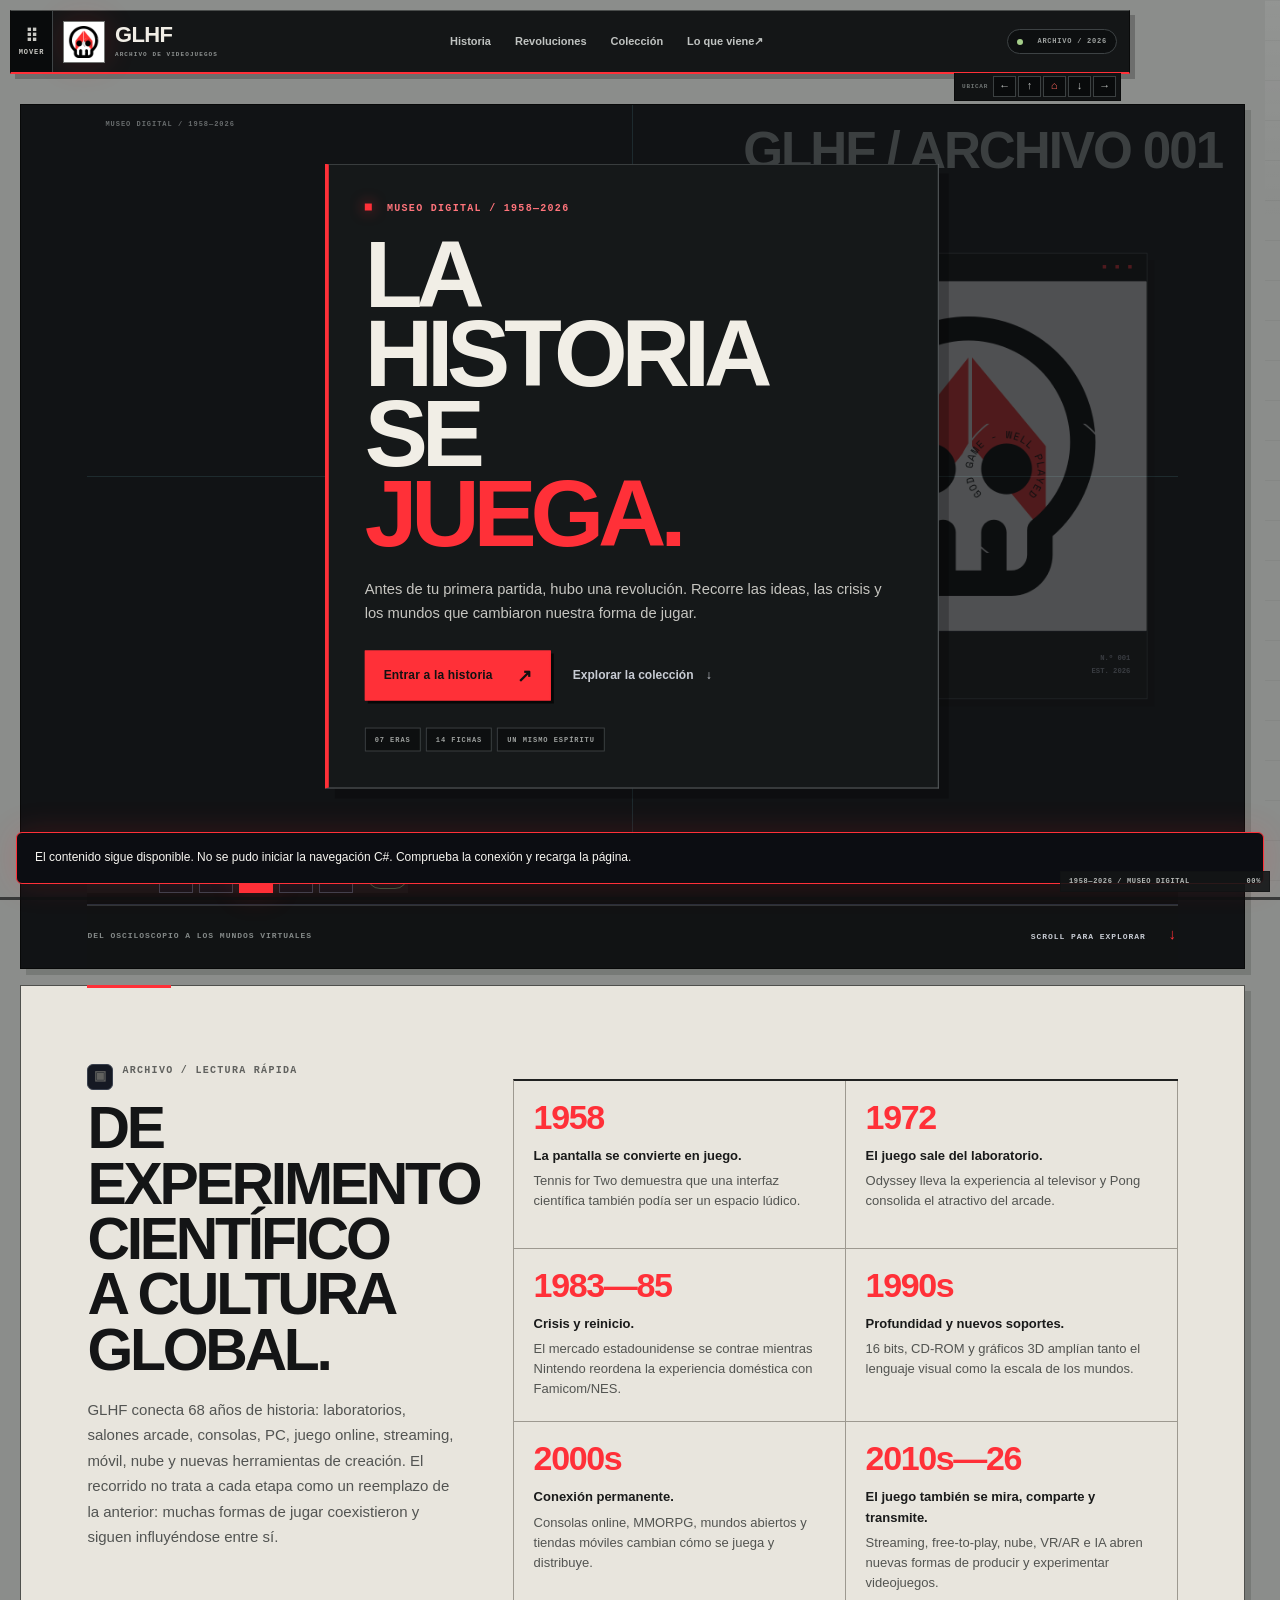
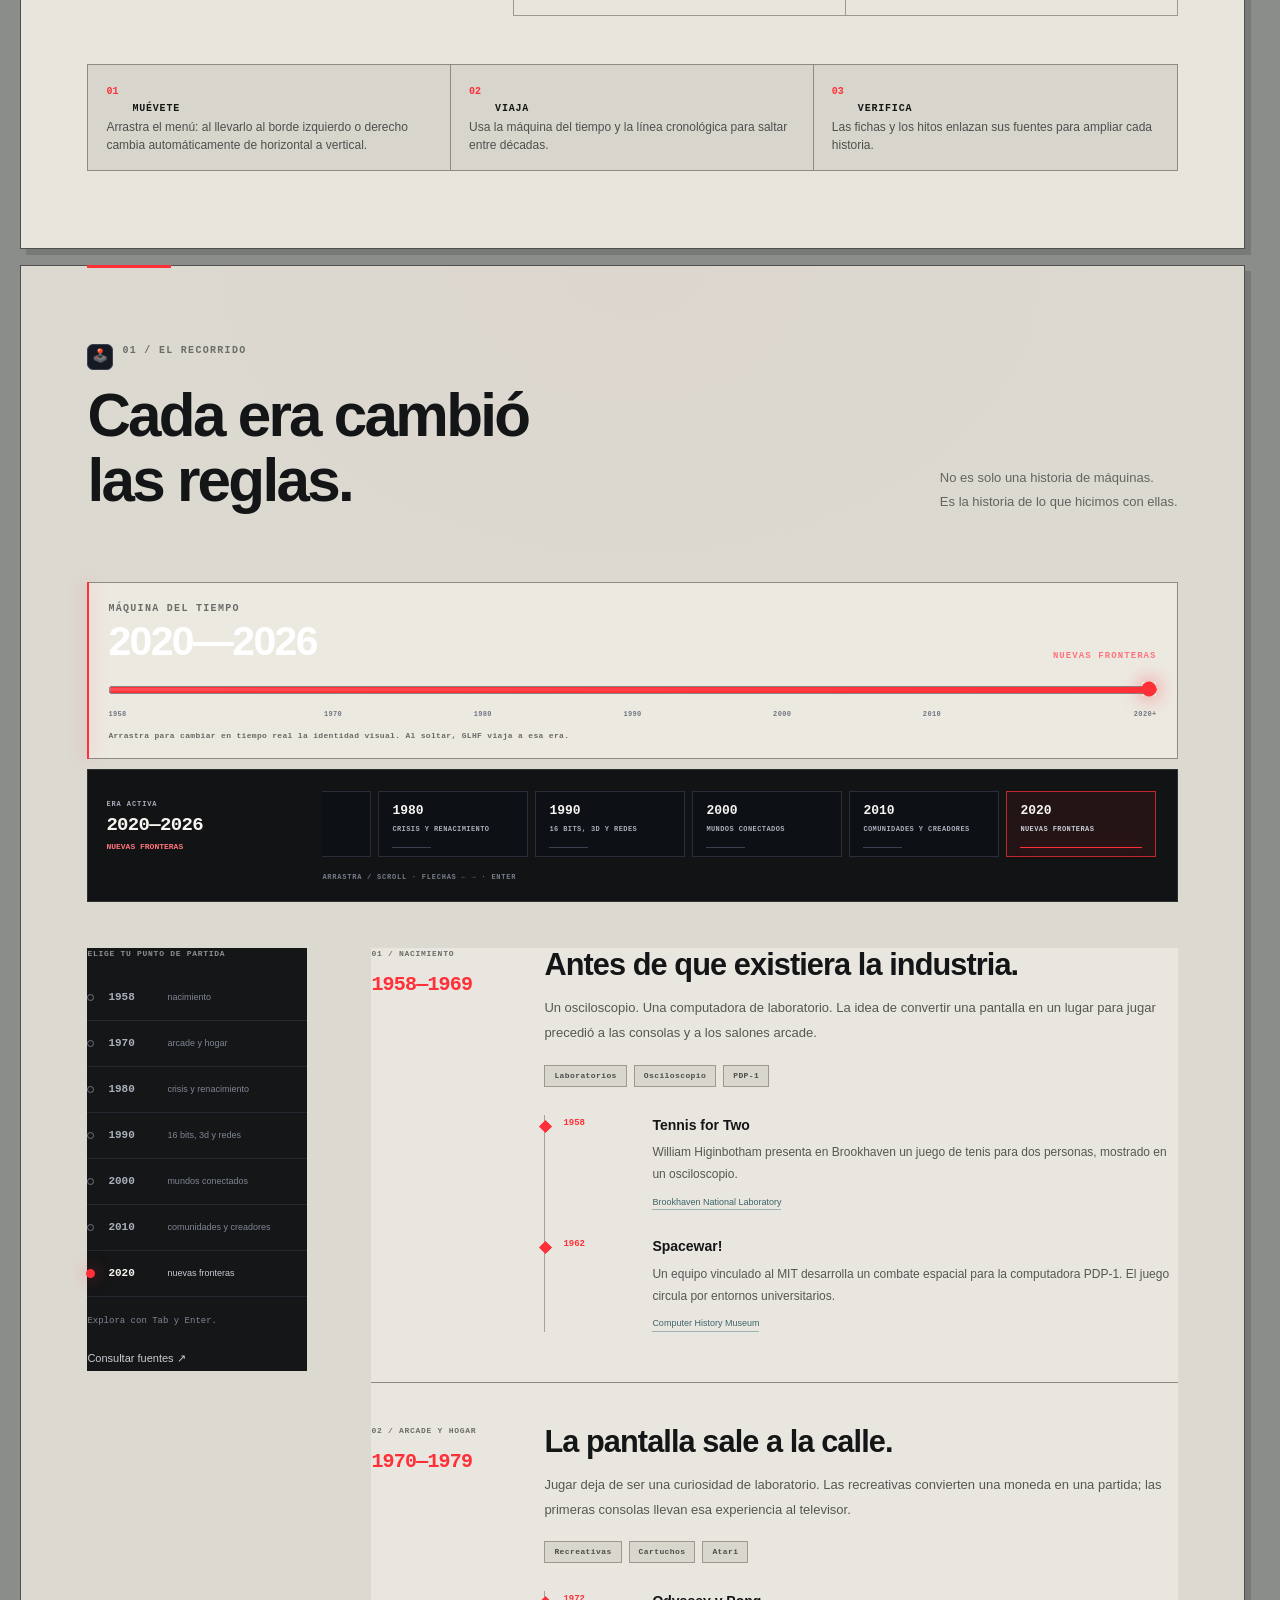
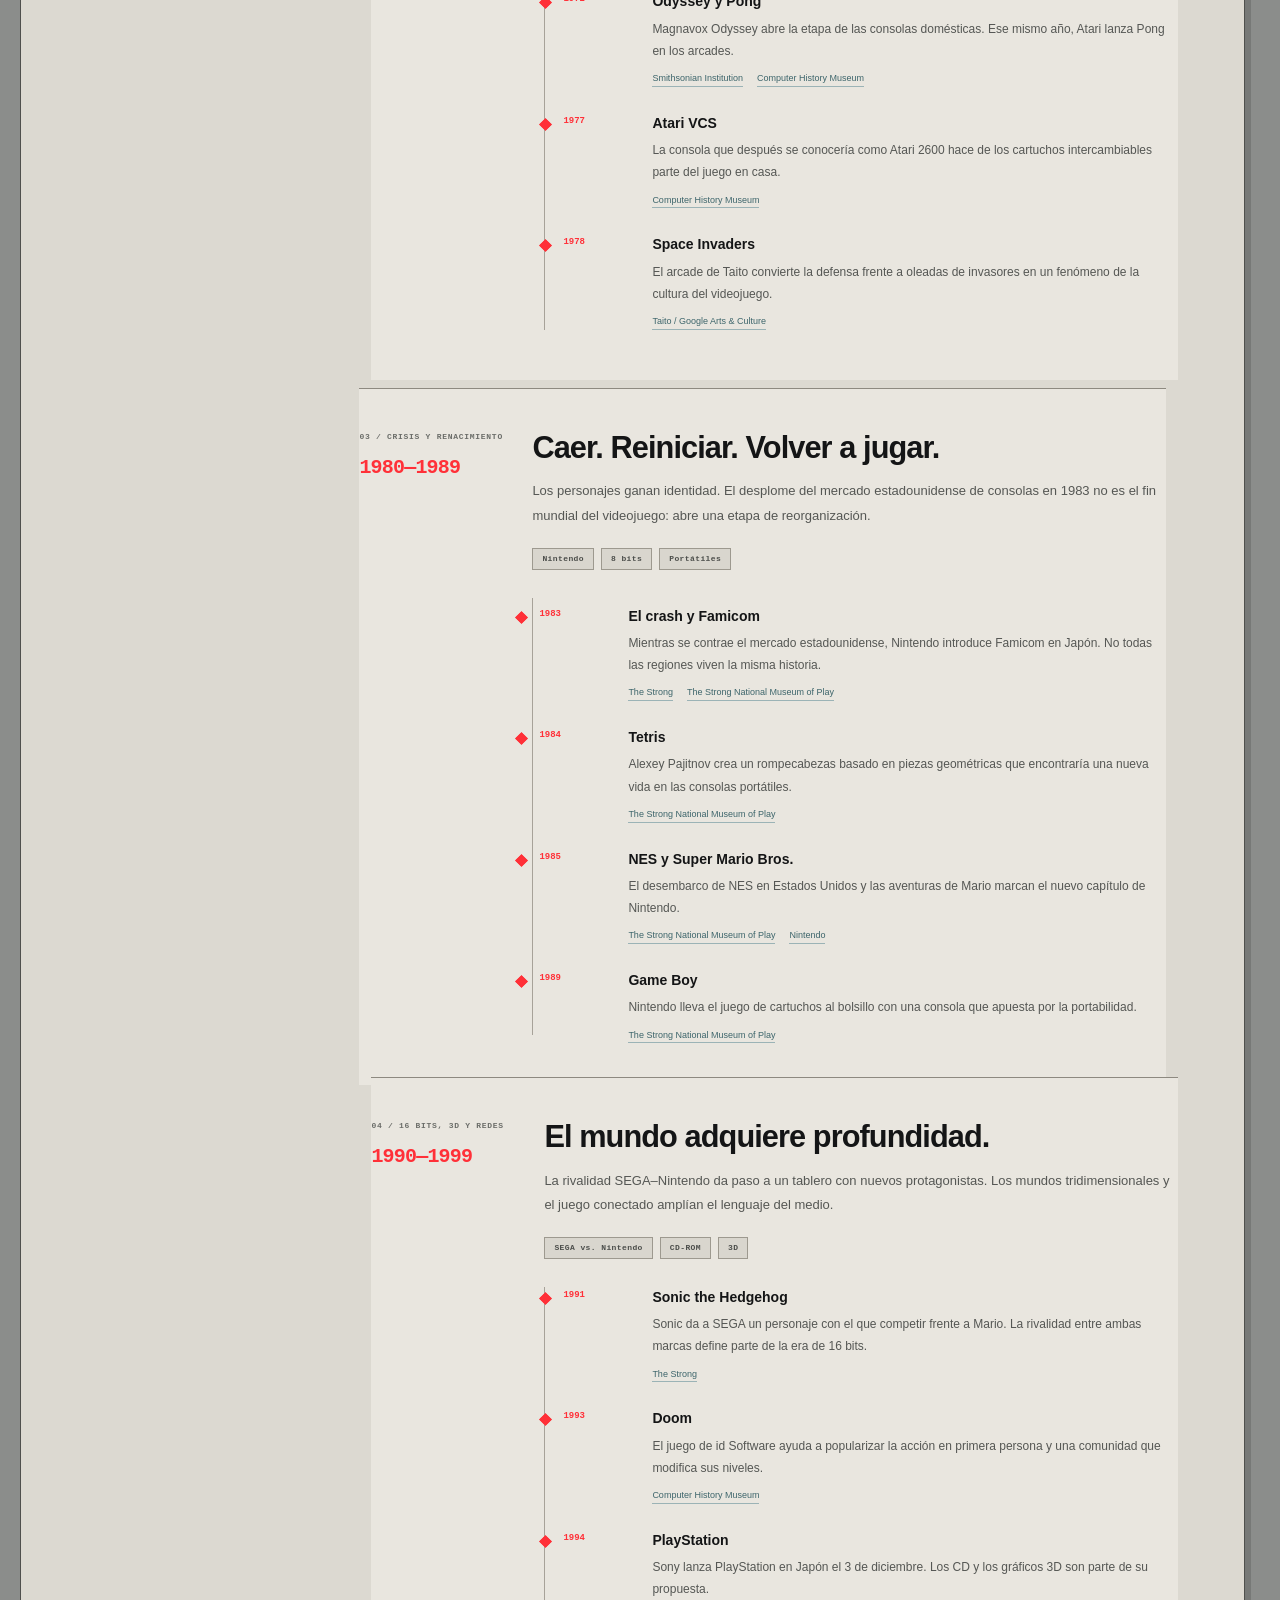
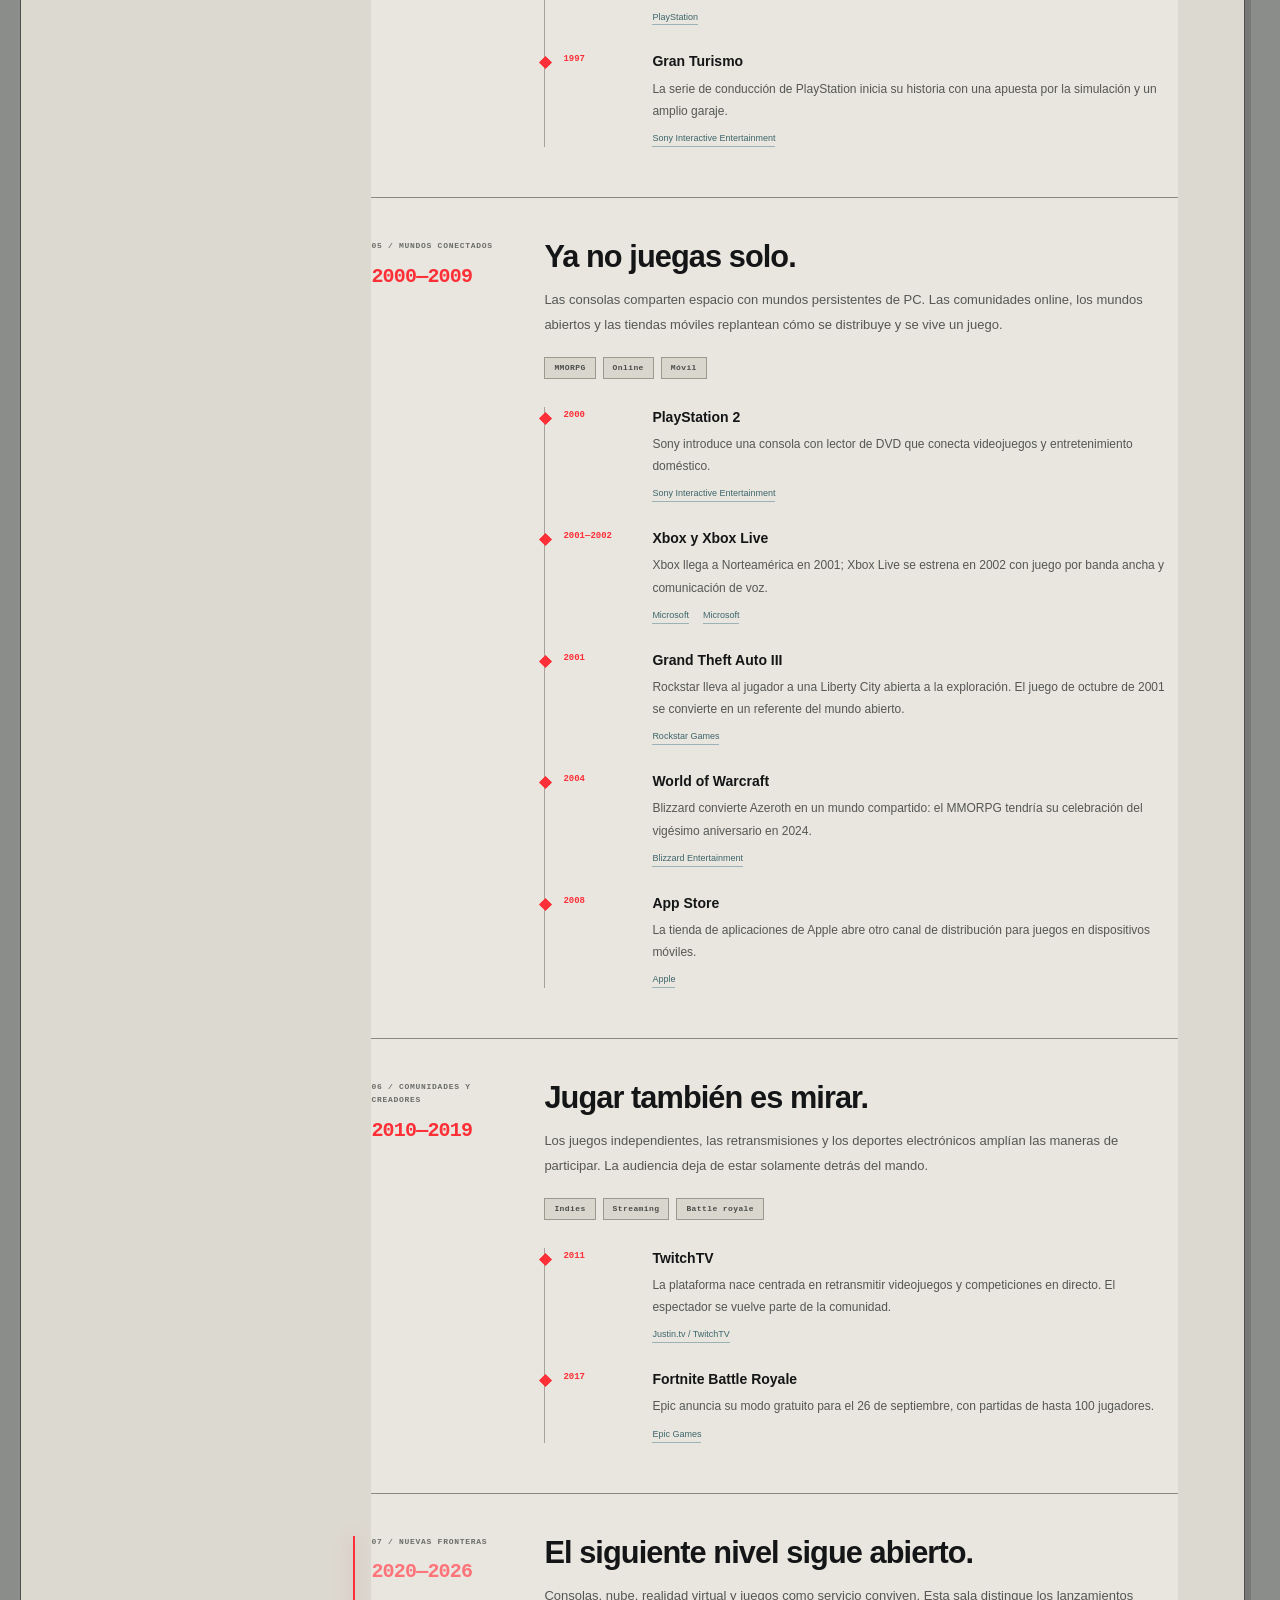
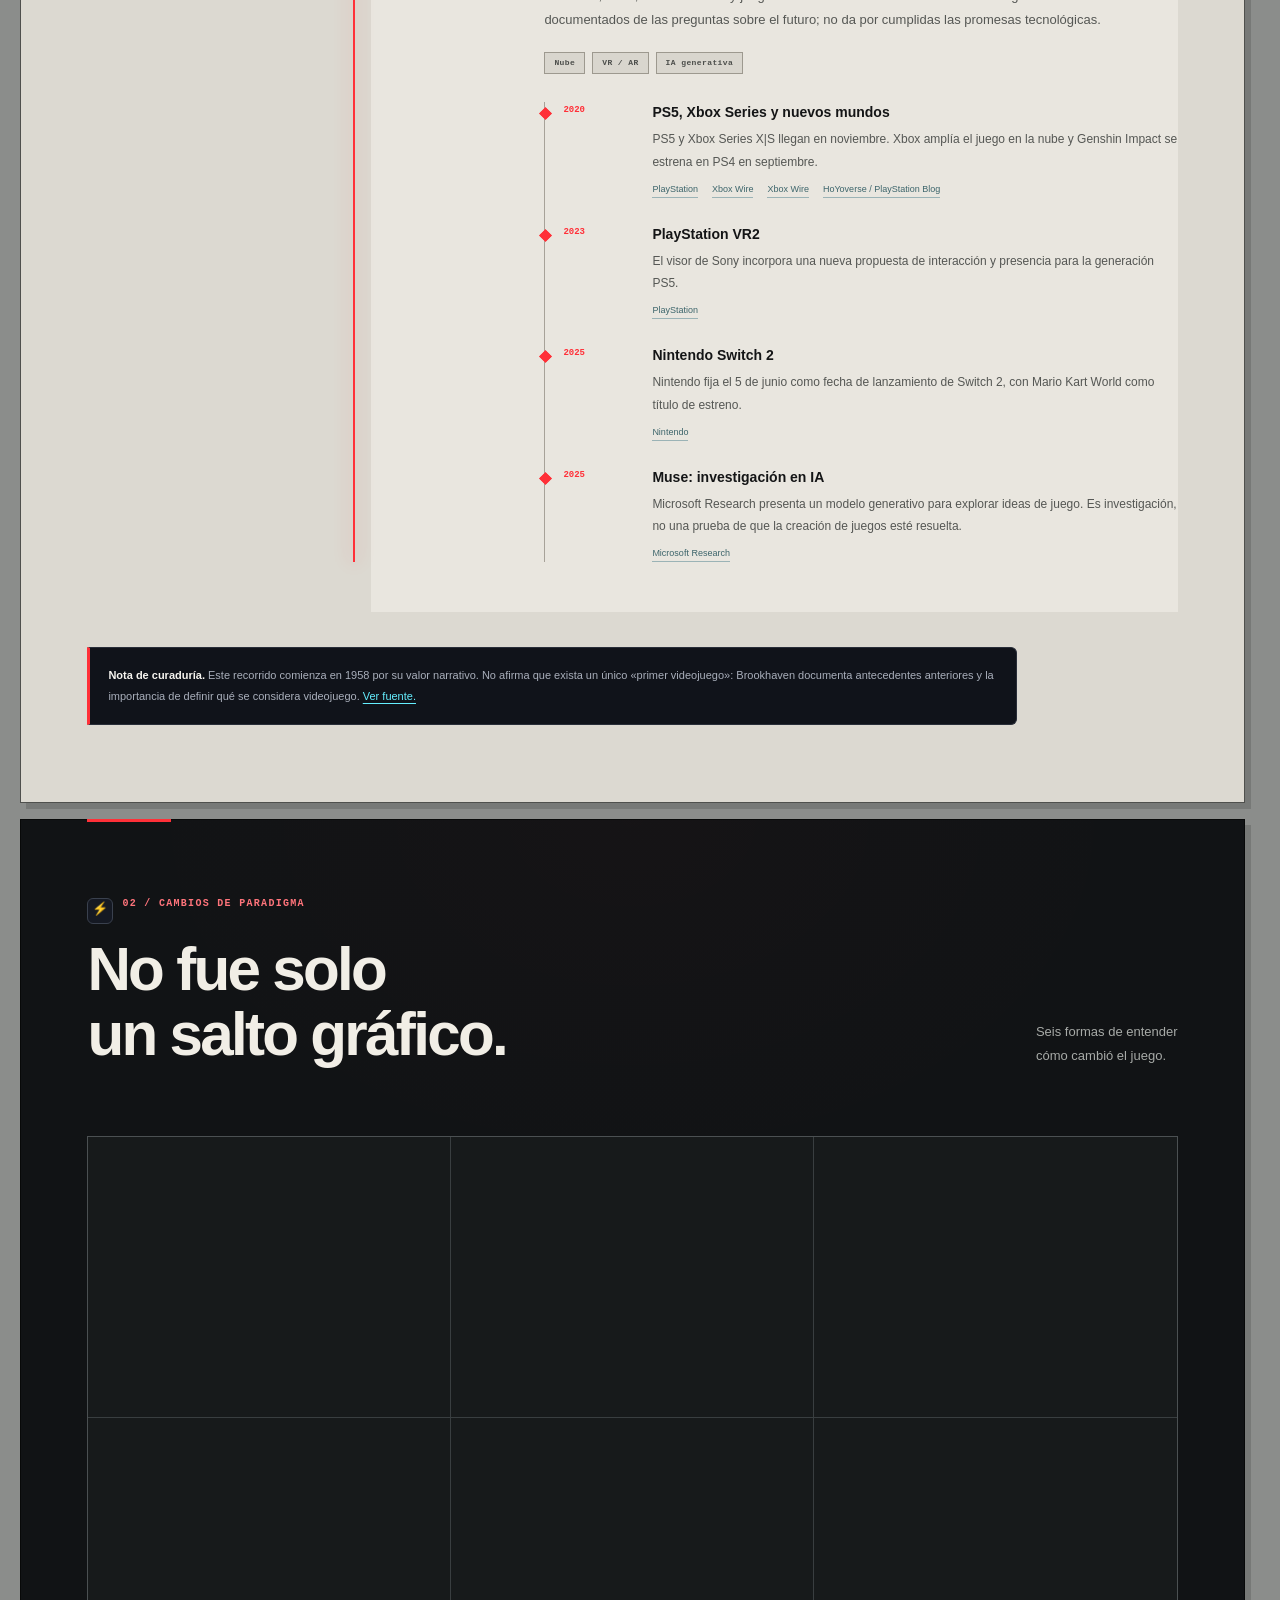
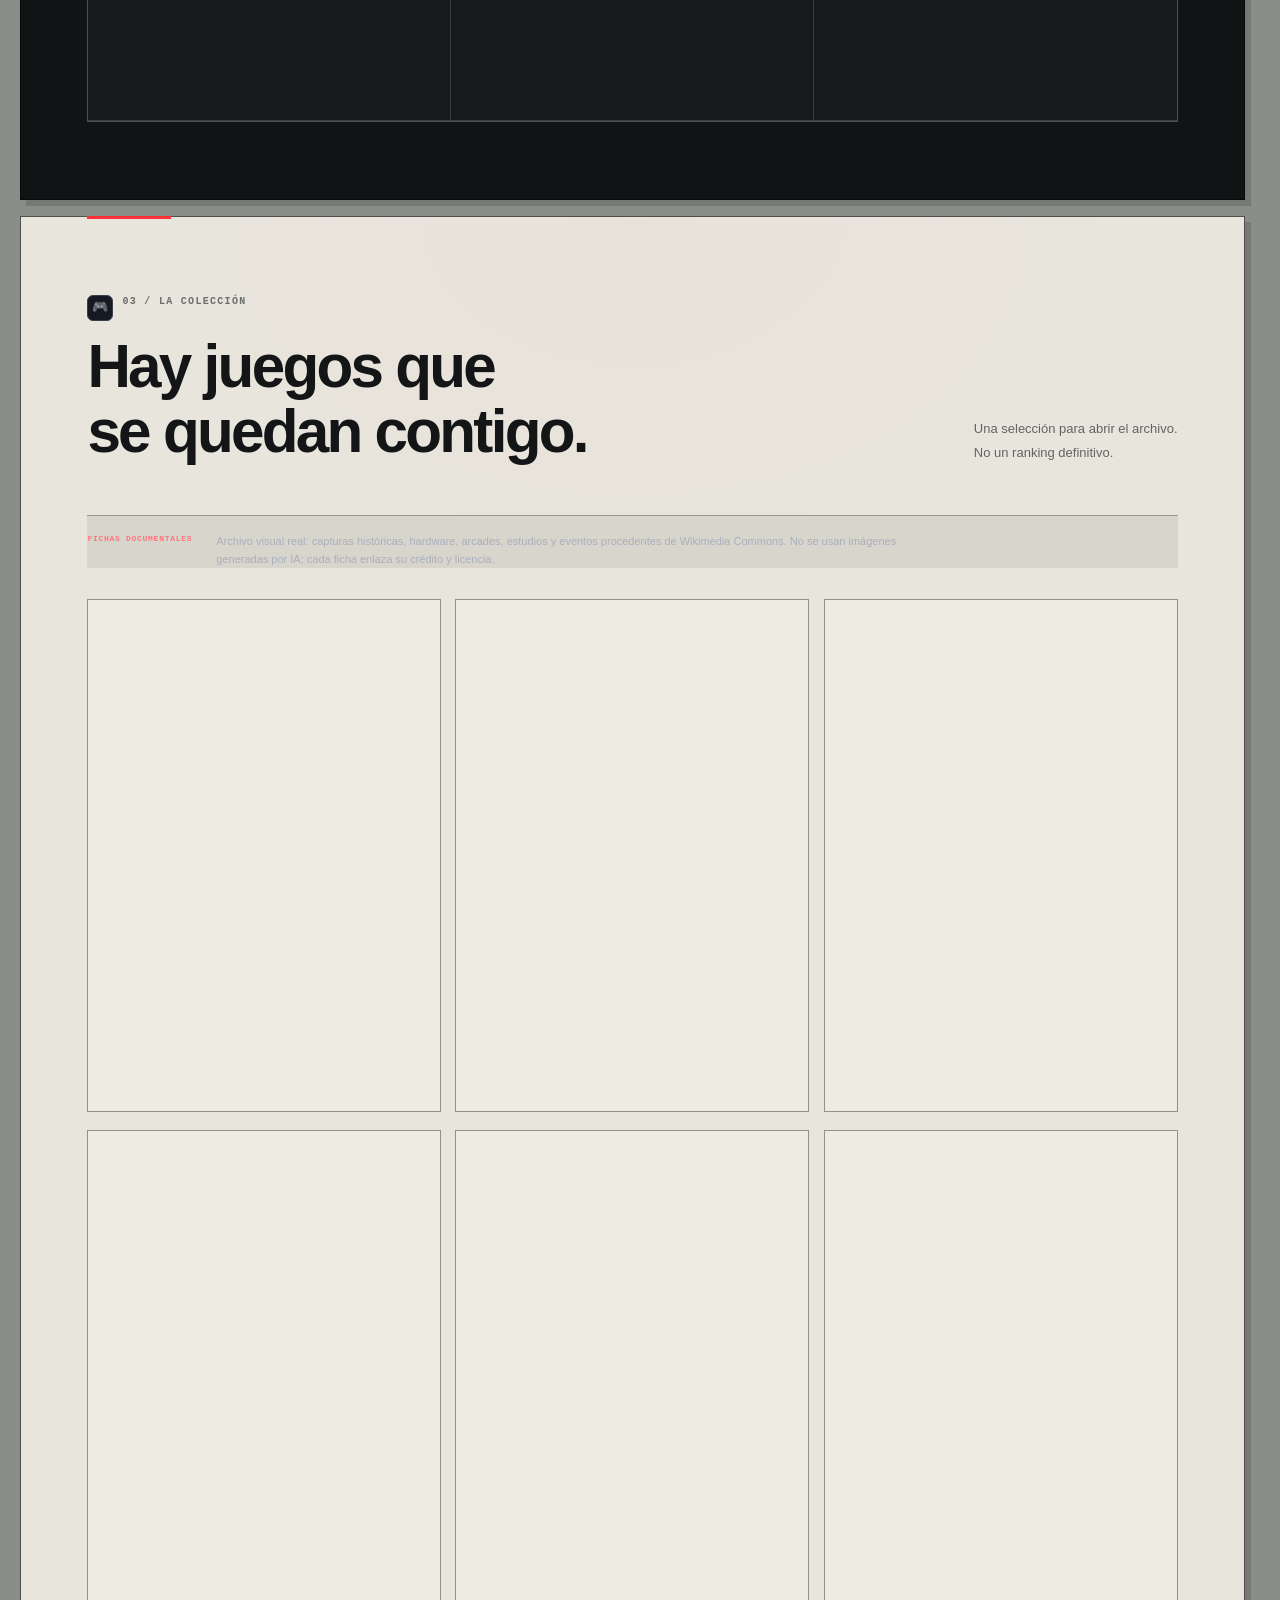
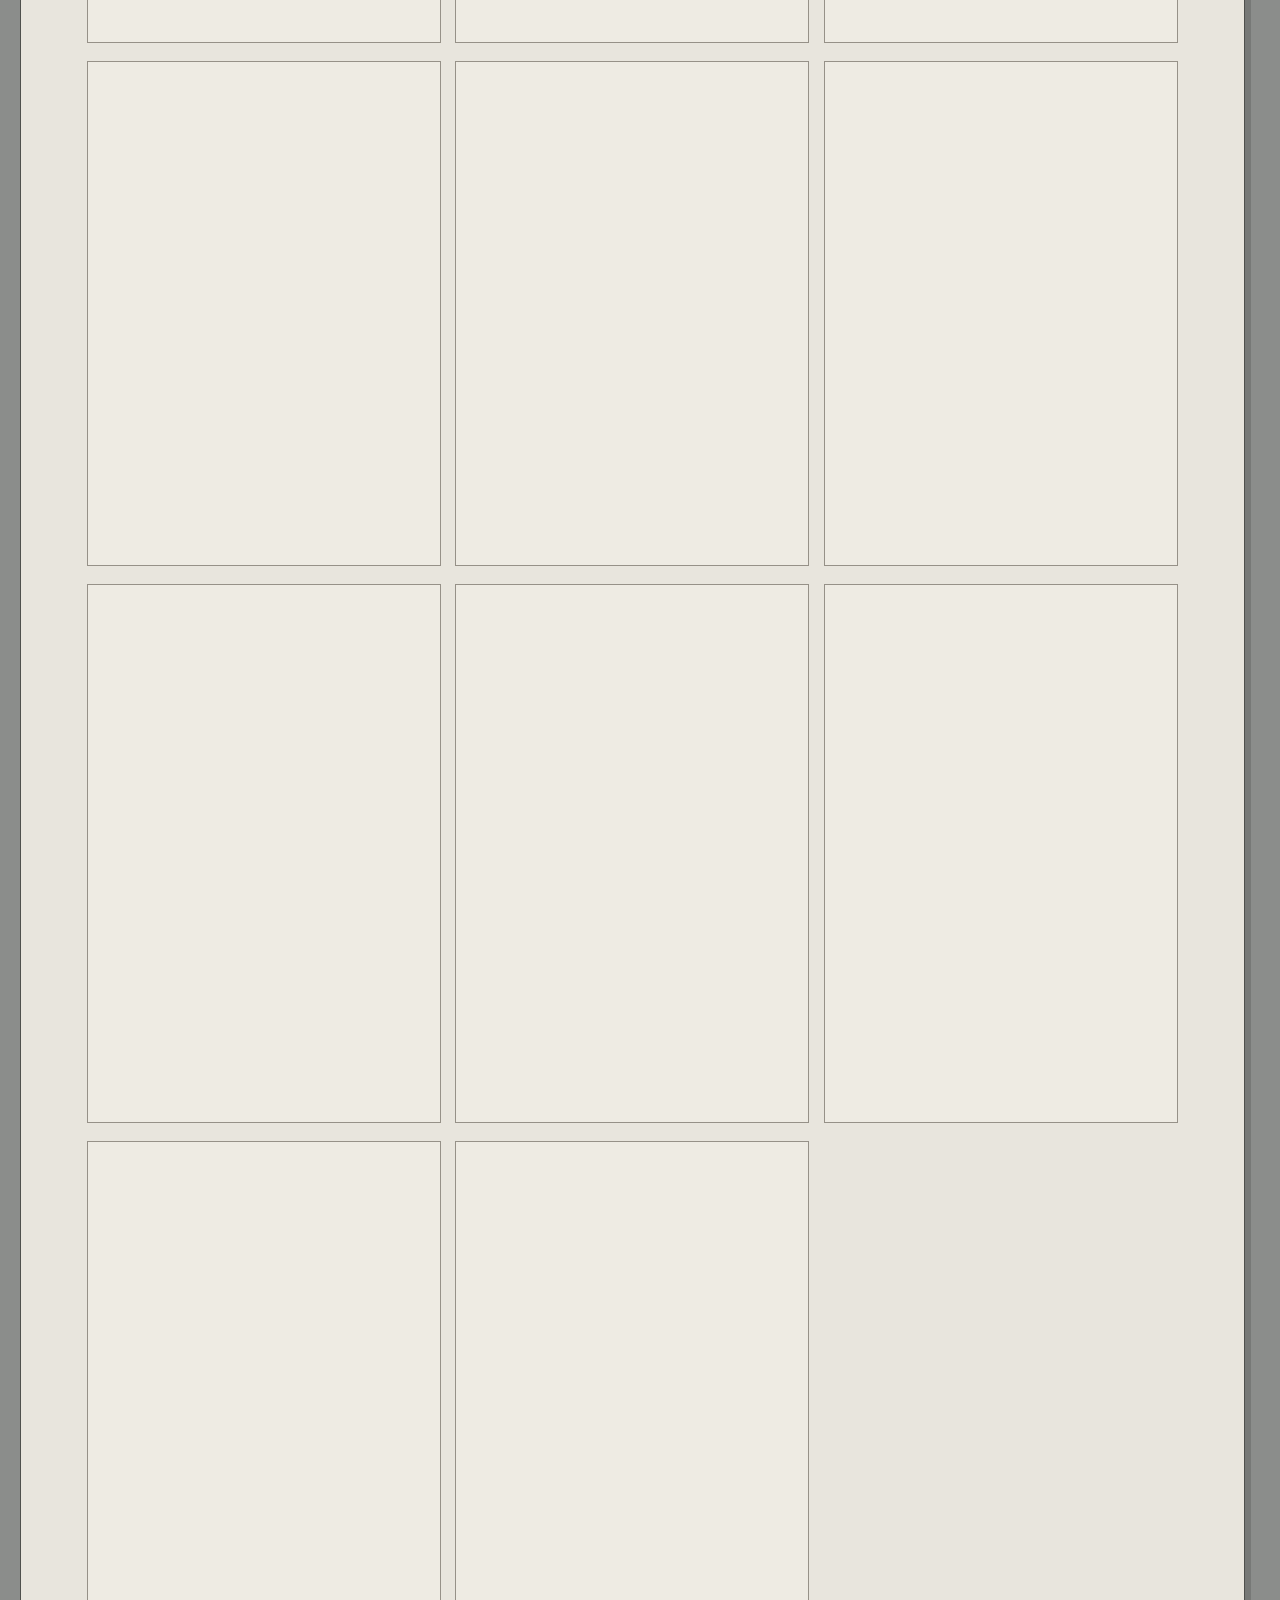
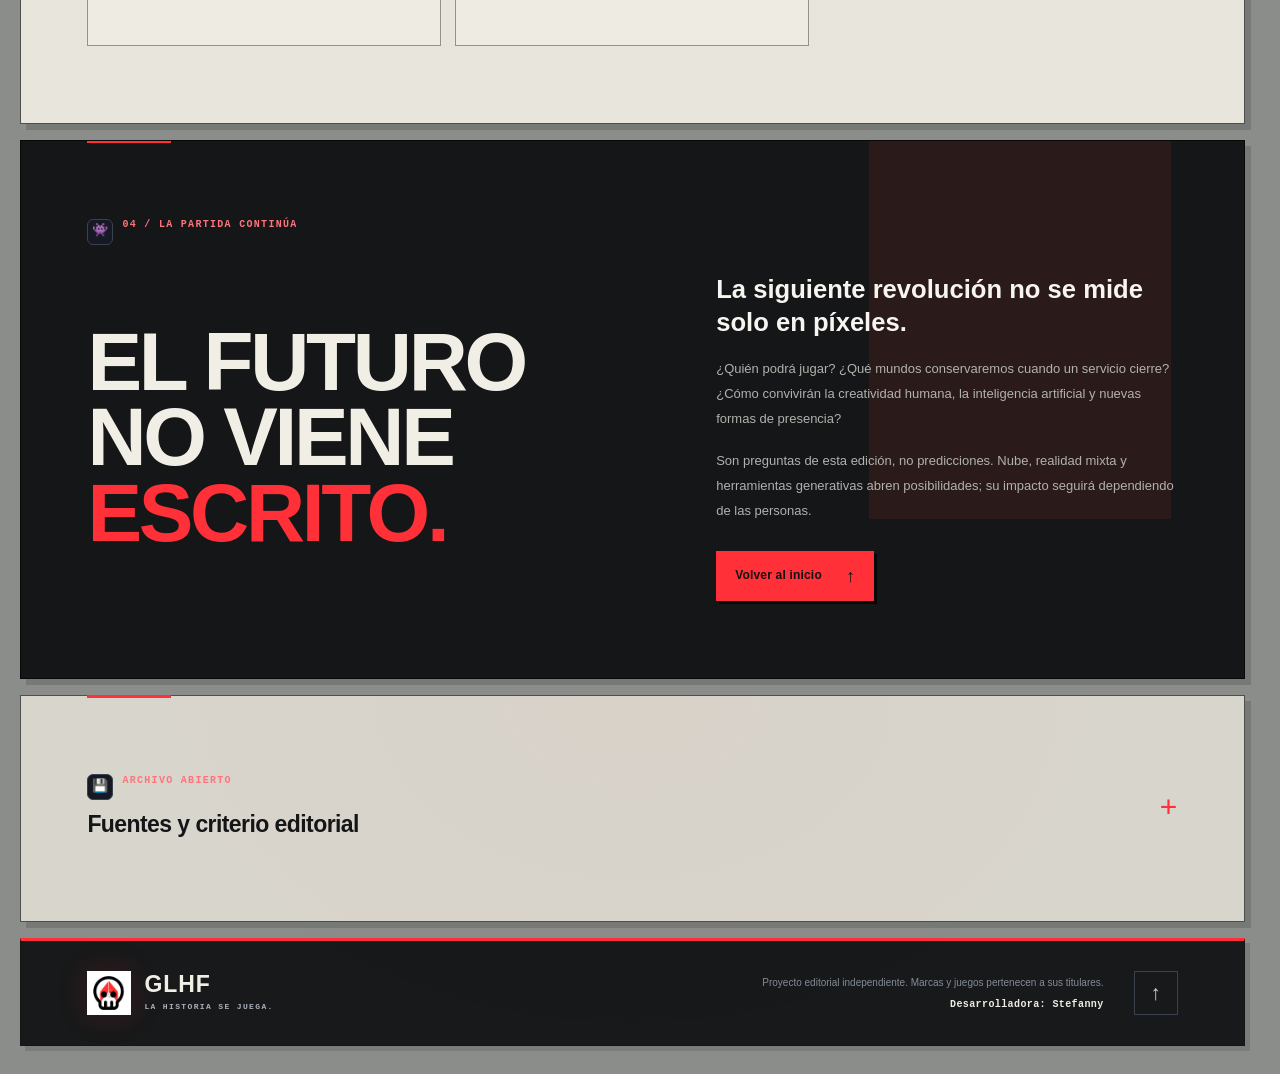
==== commit 34588834: "ui/ux" ====
--- a/wwwroot/index.html
+++ b/wwwroot/index.html
@@ -1,142 +1,1087 @@
 <!DOCTYPE html>
 <html lang="es" data-engine="static" data-theme="dark" data-active-era="era-1958">
+
 <head>
-<meta charset="utf-8" />
-<meta name="viewport" content="width=device-width, initial-scale=1" />
-<base href="./" />
-<title>GLHF — La historia se juega</title>
-<meta name="description" content="GLHF. Un museo digital sobre la historia de los videojuegos: del laboratorio a las nuevas fronteras del juego. Edición 2026." />
-<meta name="theme-color" content="#07080c" />
-<meta name="color-scheme" content="dark" />
-<meta name="glhf-mode" content="blazor" />
-<meta name="application-name" content="GLHF" />
-<meta name="apple-mobile-web-app-capable" content="yes" />
-<meta name="apple-mobile-web-app-status-bar-style" content="black-translucent" />
-<link rel="icon" type="image/png" href="assets/Logo_GgWp.png" />
-<link rel="apple-touch-icon" href="assets/Logo_GgWp.png" />
-<link rel="manifest" href="manifest.webmanifest" />
-<link rel="stylesheet" href="assets/css/site.css" />
-<script src="assets/js/site.js" defer></script>
-<script src="assets/js/bootstrap.js" defer></script>
+    <meta charset="utf-8" />
+    <meta name="viewport" content="width=device-width, initial-scale=1" />
+    <base href="./" />
+    <title>GLHF — La historia se juega</title>
+    <meta name="description"
+        content="GLHF. Un museo digital sobre la historia de los videojuegos: del laboratorio a las nuevas fronteras del juego. Edición 2026." />
+    <meta name="theme-color" content="#9b9d99" />
+    <meta name="color-scheme" content="dark" />
+    <meta name="glhf-mode" content="blazor" />
+    <meta name="application-name" content="GLHF" />
+    <link rel="icon" type="image/png" href="assets/Logo_GgWp.png" />
+    <link rel="stylesheet" href="assets/css/site.css" />
+    <script src="assets/js/site.js" defer></script>
+    <script src="assets/js/bootstrap.js" defer></script>
 </head>
+
 <body>
-<a class="skip-link" href="#contenido">Saltar al contenido</a>
-<div class="chronology-progress" data-scroll-progress aria-hidden="true"><div class="chronology-progress-track"><span class="chronology-progress-fill" data-scroll-progress-fill></span></div><div class="chronology-progress-meta"><span data-scroll-progress-era>1958—1969 / NACIMIENTO</span><span data-scroll-progress-percent>00%</span></div></div>
-<header class="site-header" id="inicio">
- <a class="brand" href="#inicio" aria-label="GLHF, inicio"><img src="assets/Logo_GgWp.png" width="48" height="48" alt="" /><span>GLHF<span class="brand-subtitle">ARCHIVO DE VIDEOJUEGOS</span></span></a>
- <nav class="main-nav" aria-label="Navegación principal"><a href="#historia">Historia</a><a href="#revoluciones">Revoluciones</a><a href="#coleccion">Colección</a><a href="#futuro">Lo que viene <span aria-hidden="true">↗</span></a></nav>
- <div class="header-actions"><button type="button" class="install-button" data-pwa-install hidden aria-label="Instalar GLHF como aplicación">INSTALAR</button><span class="edition">DARK / EDICIÓN 2026</span></div>
-</header>
-<div class="resume-prompt" data-resume-prompt hidden role="region" aria-label="Retomar recorrido"><span class="resume-kicker">PROGRESO GUARDADO</span><span data-resume-label>Continuar donde lo dejaste</span><div><button type="button" data-resume-go>CONTINUAR</button><button type="button" data-resume-dismiss>EMPEZAR DESDE 1958</button></div></div>
-<div class="secret-toast" data-secret-toast role="status" aria-live="polite" hidden>KONAMI CODE · MODO PLAYER 2 DESBLOQUEADO</div>
-<main id="contenido" tabindex="-1">
-<section class="hero" aria-labelledby="hero-title" data-hero-position="center" data-hero-auto-state="running">
- <div class="hero-stage">
-  <div class="hero-copy">
-   <p class="eyebrow"><span class="status-dot" aria-hidden="true"></span> MUSEO DIGITAL / 1958—2026</p>
-   <h1 id="hero-title">LA HISTORIA<br />SE <span>JUEGA.</span></h1>
-   <p class="hero-description">Antes de tu primera partida, hubo una revolución. Recorre las ideas, las crisis y los mundos que cambiaron nuestra forma de jugar.</p>
-   <div class="hero-actions"><a class="button primary" href="#historia">Entrar a la historia <span aria-hidden="true">↗</span></a><a class="text-link" href="#coleccion">Explorar la colección <span aria-hidden="true">↓</span></a></div>
-   <div class="hero-index"><span>07 ERAS</span><span>14 FICHAS</span><span>UN MISMO ESPÍRITU</span></div>
-  </div>
-  <figure class="hero-exhibit"><div class="exhibit-bar"><span>ARCHIVO / IDENTIDAD</span><span aria-hidden="true">■ ■ ■</span></div><div class="logo-mat"><img src="assets/Logo_GgWp.png" alt="Logo de GLHF: calavera negra con figura roja" width="800" height="800" fetchpriority="high" /></div><figcaption><span>GLHF<span class="muted">LA PARTIDA CONTINÚA</span></span><span class="exhibit-code">N.º 001<br />EST. 2026</span></figcaption></figure>
-  <div class="hero-axis" aria-hidden="true"><span class="axis-x"></span><span class="axis-y"></span><i></i></div>
- </div>
- <div class="hero-toolbar" aria-label="Control de posición del Hero">
-  <div id="hero-controls"><div class="hero-position-controls" role="group" aria-label="Posición del bloque principal"><span class="hero-control-label">MOVER HERO</span><button type="button" class="hero-position-button" data-hero-position-button="top-left" aria-label="Mover arriba a la izquierda" aria-pressed="false" title="Mover arriba a la izquierda"><span aria-hidden="true">↖</span></button><button type="button" class="hero-position-button" data-hero-position-button="top-right" aria-label="Mover arriba a la derecha" aria-pressed="false" title="Mover arriba a la derecha"><span aria-hidden="true">↗</span></button><button type="button" class="hero-position-button" data-hero-position-button="center" aria-label="Mover al centro" aria-pressed="true" title="Mover al centro"><span aria-hidden="true">●</span></button><button type="button" class="hero-position-button" data-hero-position-button="bottom-left" aria-label="Mover abajo a la izquierda" aria-pressed="false" title="Mover abajo a la izquierda"><span aria-hidden="true">↙</span></button><button type="button" class="hero-position-button" data-hero-position-button="bottom-right" aria-label="Mover abajo a la derecha" aria-pressed="false" title="Mover abajo a la derecha"><span aria-hidden="true">↘</span></button><span class="hero-auto-state" aria-hidden="true">AUTO</span><span class="sr-only" role="status" aria-live="polite">Hero centrado.</span></div></div>
-  <p class="hero-motion-note"><span data-hero-position-label>CENTRO</span><span aria-hidden="true"> / </span><span data-hero-auto-label>AUTO 5.5S</span></p>
- </div>
- <div class="hero-bottom"><span>DEL OSCILOSCOPIO A LOS MUNDOS VIRTUALES</span><a href="#historia" aria-label="Bajar a la historia">SCROLL PARA EXPLORAR <span aria-hidden="true">↓</span></a></div>
-</section>
-<section class="history-section section-wrap" id="historia" aria-labelledby="history-title">
- <div class="section-heading"><div><p class="eyebrow"><span class="section-icon" aria-hidden="true">🕹️</span>01 / EL RECORRIDO</p><h2 id="history-title">Cada era cambió<br />las reglas.</h2></div><p>No es solo una historia de máquinas.<br />Es la historia de lo que hicimos con ellas.</p></div>
- <div class="time-machine" data-time-machine aria-labelledby="time-machine-title"><div class="time-machine-head"><div><span class="eyebrow" id="time-machine-title">MÁQUINA DEL TIEMPO</span><strong data-time-machine-period>1958—1969</strong></div><span data-time-machine-name>NACIMIENTO</span></div><input type="range" min="0" max="6" step="1" value="0" data-time-machine-slider aria-label="Cambiar de era: de 1958 a 2026" /><div class="time-machine-scale" aria-hidden="true"><span>1958</span><span>1970</span><span>1980</span><span>1990</span><span>2000</span><span>2010</span><span>2020+</span></div><p>Arrastra para cambiar en tiempo real la identidad visual. Al soltar, GLHF viaja a esa era.</p></div>
- <div class="timeline-console" aria-label="Línea de tiempo interactiva"><div class="timeline-now" aria-live="polite"><span class="timeline-now-label">ERA ACTIVA</span><strong data-timeline-now-period>1958—1969</strong><span data-timeline-now-title>Nacimiento</span></div><nav class="timeline-rail" data-timeline-rail aria-label="Navegar por décadas"><a class="timeline-rail-link" href="#era-1958" data-era-rail="era-1958" aria-label="1958—1969: nacimiento"><span>1958</span><small>nacimiento</small></a>
-<a class="timeline-rail-link" href="#era-1970" data-era-rail="era-1970" aria-label="1970—1979: arcade y hogar"><span>1970</span><small>arcade y hogar</small></a>
-<a class="timeline-rail-link" href="#era-1980" data-era-rail="era-1980" aria-label="1980—1989: crisis y renacimiento"><span>1980</span><small>crisis y renacimiento</small></a>
-<a class="timeline-rail-link" href="#era-1990" data-era-rail="era-1990" aria-label="1990—1999: 16 bits, 3d y redes"><span>1990</span><small>16 bits, 3d y redes</small></a>
-<a class="timeline-rail-link" href="#era-2000" data-era-rail="era-2000" aria-label="2000—2009: mundos conectados"><span>2000</span><small>mundos conectados</small></a>
-<a class="timeline-rail-link" href="#era-2010" data-era-rail="era-2010" aria-label="2010—2019: comunidades y creadores"><span>2010</span><small>comunidades y creadores</small></a>
-<a class="timeline-rail-link" href="#era-2020" data-era-rail="era-2020" aria-label="2020—2026: nuevas fronteras"><span>2020</span><small>nuevas fronteras</small></a>
-</nav><p class="timeline-hint">ARRASTRA / SCROLL · FLECHAS ← → · ENTER</p></div>
- <div class="history-layout"><aside class="timeline-sidebar" aria-label="Guía del recorrido"><div id="era-controls"><nav class="era-navigation" aria-label="Elegir una era"><p class="eyebrow">ELIGE TU PUNTO DE PARTIDA</p><ol><li><a class="era-link" href="#era-1958" data-era-link="era-1958"><span class="nav-dot" aria-hidden="true"></span><span>1958</span><span class="nav-era-name">nacimiento</span></a></li><li><a class="era-link" href="#era-1970" data-era-link="era-1970"><span class="nav-dot" aria-hidden="true"></span><span>1970</span><span class="nav-era-name">arcade y hogar</span></a></li><li><a class="era-link" href="#era-1980" data-era-link="era-1980"><span class="nav-dot" aria-hidden="true"></span><span>1980</span><span class="nav-era-name">crisis y renacimiento</span></a></li><li><a class="era-link" href="#era-1990" data-era-link="era-1990"><span class="nav-dot" aria-hidden="true"></span><span>1990</span><span class="nav-era-name">16 bits, 3d y redes</span></a></li><li><a class="era-link" href="#era-2000" data-era-link="era-2000"><span class="nav-dot" aria-hidden="true"></span><span>2000</span><span class="nav-era-name">mundos conectados</span></a></li><li><a class="era-link" href="#era-2010" data-era-link="era-2010"><span class="nav-dot" aria-hidden="true"></span><span>2010</span><span class="nav-era-name">comunidades y creadores</span></a></li><li><a class="era-link" href="#era-2020" data-era-link="era-2020"><span class="nav-dot" aria-hidden="true"></span><span>2020</span><span class="nav-era-name">nuevas fronteras</span></a></li></ol><p class="navigation-note">Explora con Tab y Enter.</p></nav></div><a class="source-shortcut" href="#fuentes">Consultar fuentes <span aria-hidden="true">↗</span></a></aside><div class="era-list"><article class="era" id="era-1958" aria-labelledby="era-1958-title" data-era="era-1958">
-<div class="era-stamp"><span class="eyebrow">01 / NACIMIENTO</span><span class="era-period">1958—1969</span></div>
-<div class="era-body"><h3 id="era-1958-title" tabindex="-1">Antes de que existiera la industria.</h3><p class="era-description">Un osciloscopio. Una computadora de laboratorio. La idea de convertir una pantalla en un lugar para jugar precedió a las consolas y a los salones arcade.</p><div class="tags"><span>Laboratorios</span><span>Osciloscopio</span><span>PDP-1</span></div><ol class="milestones"><li class="milestone"><span class="milestone-year">1958</span><div><h4>Tennis for Two</h4><p>William Higinbotham presenta en Brookhaven un juego de tenis para dos personas, mostrado en un osciloscopio.</p><div class="refs"><a href="#source-bnl">Brookhaven National Laboratory</a></div></div></li><li class="milestone"><span class="milestone-year">1962</span><div><h4>Spacewar!</h4><p>Un equipo vinculado al MIT desarrolla un combate espacial para la computadora PDP-1. El juego circula por entornos universitarios.</p><div class="refs"><a href="#source-chm">Computer History Museum</a></div></div></li></ol></div></article><article class="era" id="era-1970" aria-labelledby="era-1970-title" data-era="era-1970">
-<div class="era-stamp"><span class="eyebrow">02 / ARCADE Y HOGAR</span><span class="era-period">1970—1979</span></div>
-<div class="era-body"><h3 id="era-1970-title" tabindex="-1">La pantalla sale a la calle.</h3><p class="era-description">Jugar deja de ser una curiosidad de laboratorio. Las recreativas convierten una moneda en una partida; las primeras consolas llevan esa experiencia al televisor.</p><div class="tags"><span>Recreativas</span><span>Cartuchos</span><span>Atari</span></div><ol class="milestones"><li class="milestone"><span class="milestone-year">1972</span><div><h4>Odyssey y Pong</h4><p>Magnavox Odyssey abre la etapa de las consolas domésticas. Ese mismo año, Atari lanza Pong en los arcades.</p><div class="refs"><a href="#source-odyssey">Smithsonian Institution</a><a href="#source-pong">Computer History Museum</a></div></div></li><li class="milestone"><span class="milestone-year">1977</span><div><h4>Atari VCS</h4><p>La consola que después se conocería como Atari 2600 hace de los cartuchos intercambiables parte del juego en casa.</p><div class="refs"><a href="#source-chm">Computer History Museum</a></div></div></li><li class="milestone"><span class="milestone-year">1978</span><div><h4>Space Invaders</h4><p>El arcade de Taito convierte la defensa frente a oleadas de invasores en un fenómeno de la cultura del videojuego.</p><div class="refs"><a href="#source-invaders">Taito / Google Arts &amp; Culture</a></div></div></li></ol></div></article><article class="era" id="era-1980" aria-labelledby="era-1980-title" data-era="era-1980">
-<div class="era-stamp"><span class="eyebrow">03 / CRISIS Y RENACIMIENTO</span><span class="era-period">1980—1989</span></div>
-<div class="era-body"><h3 id="era-1980-title" tabindex="-1">Caer. Reiniciar. Volver a jugar.</h3><p class="era-description">Los personajes ganan identidad. El desplome del mercado estadounidense de consolas en 1983 no es el fin mundial del videojuego: abre una etapa de reorganización.</p><div class="tags"><span>Nintendo</span><span>8 bits</span><span>Portátiles</span></div><ol class="milestones"><li class="milestone"><span class="milestone-year">1983</span><div><h4>El crash y Famicom</h4><p>Mientras se contrae el mercado estadounidense, Nintendo introduce Famicom en Japón. No todas las regiones viven la misma historia.</p><div class="refs"><a href="#source-crash">The Strong</a><a href="#source-strong">The Strong National Museum of Play</a></div></div></li><li class="milestone"><span class="milestone-year">1984</span><div><h4>Tetris</h4><p>Alexey Pajitnov crea un rompecabezas basado en piezas geométricas que encontraría una nueva vida en las consolas portátiles.</p><div class="refs"><a href="#source-strong">The Strong National Museum of Play</a></div></div></li><li class="milestone"><span class="milestone-year">1985</span><div><h4>NES y Super Mario Bros.</h4><p>El desembarco de NES en Estados Unidos y las aventuras de Mario marcan el nuevo capítulo de Nintendo.</p><div class="refs"><a href="#source-strong">The Strong National Museum of Play</a><a href="#source-mario">Nintendo</a></div></div></li><li class="milestone"><span class="milestone-year">1989</span><div><h4>Game Boy</h4><p>Nintendo lleva el juego de cartuchos al bolsillo con una consola que apuesta por la portabilidad.</p><div class="refs"><a href="#source-strong">The Strong National Museum of Play</a></div></div></li></ol></div></article><article class="era" id="era-1990" aria-labelledby="era-1990-title" data-era="era-1990">
-<div class="era-stamp"><span class="eyebrow">04 / 16 BITS, 3D Y REDES</span><span class="era-period">1990—1999</span></div>
-<div class="era-body"><h3 id="era-1990-title" tabindex="-1">El mundo adquiere profundidad.</h3><p class="era-description">La rivalidad SEGA–Nintendo da paso a un tablero con nuevos protagonistas. Los mundos tridimensionales y el juego conectado amplían el lenguaje del medio.</p><div class="tags"><span>SEGA vs. Nintendo</span><span>CD-ROM</span><span>3D</span></div><ol class="milestones"><li class="milestone"><span class="milestone-year">1991</span><div><h4>Sonic the Hedgehog</h4><p>Sonic da a SEGA un personaje con el que competir frente a Mario. La rivalidad entre ambas marcas define parte de la era de 16 bits.</p><div class="refs"><a href="#source-sonic">The Strong</a></div></div></li><li class="milestone"><span class="milestone-year">1993</span><div><h4>Doom</h4><p>El juego de id Software ayuda a popularizar la acción en primera persona y una comunidad que modifica sus niveles.</p><div class="refs"><a href="#source-chm">Computer History Museum</a></div></div></li><li class="milestone"><span class="milestone-year">1994</span><div><h4>PlayStation</h4><p>Sony lanza PlayStation en Japón el 3 de diciembre. Los CD y los gráficos 3D son parte de su propuesta.</p><div class="refs"><a href="#source-ps1">PlayStation</a></div></div></li><li class="milestone"><span class="milestone-year">1997</span><div><h4>Gran Turismo</h4><p>La serie de conducción de PlayStation inicia su historia con una apuesta por la simulación y un amplio garaje.</p><div class="refs"><a href="#source-sie">Sony Interactive Entertainment</a></div></div></li></ol></div></article><article class="era" id="era-2000" aria-labelledby="era-2000-title" data-era="era-2000">
-<div class="era-stamp"><span class="eyebrow">05 / MUNDOS CONECTADOS</span><span class="era-period">2000—2009</span></div>
-<div class="era-body"><h3 id="era-2000-title" tabindex="-1">Ya no juegas solo.</h3><p class="era-description">Las consolas comparten espacio con mundos persistentes de PC. Las comunidades online, los mundos abiertos y las tiendas móviles replantean cómo se distribuye y se vive un juego.</p><div class="tags"><span>MMORPG</span><span>Online</span><span>Móvil</span></div><ol class="milestones"><li class="milestone"><span class="milestone-year">2000</span><div><h4>PlayStation 2</h4><p>Sony introduce una consola con lector de DVD que conecta videojuegos y entretenimiento doméstico.</p><div class="refs"><a href="#source-sie">Sony Interactive Entertainment</a></div></div></li><li class="milestone"><span class="milestone-year">2001—2002</span><div><h4>Xbox y Xbox Live</h4><p>Xbox llega a Norteamérica en 2001; Xbox Live se estrena en 2002 con juego por banda ancha y comunicación de voz.</p><div class="refs"><a href="#source-xbox">Microsoft</a><a href="#source-live">Microsoft</a></div></div></li><li class="milestone"><span class="milestone-year">2001</span><div><h4>Grand Theft Auto III</h4><p>Rockstar lleva al jugador a una Liberty City abierta a la exploración. El juego de octubre de 2001 se convierte en un referente del mundo abierto.</p><div class="refs"><a href="#source-gta3">Rockstar Games</a></div></div></li><li class="milestone"><span class="milestone-year">2004</span><div><h4>World of Warcraft</h4><p>Blizzard convierte Azeroth en un mundo compartido: el MMORPG tendría su celebración del vigésimo aniversario en 2024.</p><div class="refs"><a href="#source-wow">Blizzard Entertainment</a></div></div></li><li class="milestone"><span class="milestone-year">2008</span><div><h4>App Store</h4><p>La tienda de aplicaciones de Apple abre otro canal de distribución para juegos en dispositivos móviles.</p><div class="refs"><a href="#source-apple">Apple</a></div></div></li></ol></div></article><article class="era" id="era-2010" aria-labelledby="era-2010-title" data-era="era-2010">
-<div class="era-stamp"><span class="eyebrow">06 / COMUNIDADES Y CREADORES</span><span class="era-period">2010—2019</span></div>
-<div class="era-body"><h3 id="era-2010-title" tabindex="-1">Jugar también es mirar.</h3><p class="era-description">Los juegos independientes, las retransmisiones y los deportes electrónicos amplían las maneras de participar. La audiencia deja de estar solamente detrás del mando.</p><div class="tags"><span>Indies</span><span>Streaming</span><span>Battle royale</span></div><ol class="milestones"><li class="milestone"><span class="milestone-year">2011</span><div><h4>TwitchTV</h4><p>La plataforma nace centrada en retransmitir videojuegos y competiciones en directo. El espectador se vuelve parte de la comunidad.</p><div class="refs"><a href="#source-twitch">Justin.tv / TwitchTV</a></div></div></li><li class="milestone"><span class="milestone-year">2017</span><div><h4>Fortnite Battle Royale</h4><p>Epic anuncia su modo gratuito para el 26 de septiembre, con partidas de hasta 100 jugadores.</p><div class="refs"><a href="#source-fortnite">Epic Games</a></div></div></li></ol></div></article><article class="era" id="era-2020" aria-labelledby="era-2020-title" data-era="era-2020">
-<div class="era-stamp"><span class="eyebrow">07 / NUEVAS FRONTERAS</span><span class="era-period">2020—2026</span></div>
-<div class="era-body"><h3 id="era-2020-title" tabindex="-1">El siguiente nivel sigue abierto.</h3><p class="era-description">Consolas, nube, realidad virtual y juegos como servicio conviven. Esta sala distingue los lanzamientos documentados de las preguntas sobre el futuro; no da por cumplidas las promesas tecnológicas.</p><div class="tags"><span>Nube</span><span>VR / AR</span><span>IA generativa</span></div><ol class="milestones"><li class="milestone"><span class="milestone-year">2020</span><div><h4>PS5, Xbox Series y nuevos mundos</h4><p>PS5 y Xbox Series X|S llegan en noviembre. Xbox amplía el juego en la nube y Genshin Impact se estrena en PS4 en septiembre.</p><div class="refs"><a href="#source-ps5">PlayStation</a><a href="#source-series">Xbox Wire</a><a href="#source-cloud">Xbox Wire</a><a href="#source-genshin">HoYoverse / PlayStation Blog</a></div></div></li><li class="milestone"><span class="milestone-year">2023</span><div><h4>PlayStation VR2</h4><p>El visor de Sony incorpora una nueva propuesta de interacción y presencia para la generación PS5.</p><div class="refs"><a href="#source-ps5">PlayStation</a></div></div></li><li class="milestone"><span class="milestone-year">2025</span><div><h4>Nintendo Switch 2</h4><p>Nintendo fija el 5 de junio como fecha de lanzamiento de Switch 2, con Mario Kart World como título de estreno.</p><div class="refs"><a href="#source-switch2">Nintendo</a></div></div></li><li class="milestone"><span class="milestone-year">2025</span><div><h4>Muse: investigación en IA</h4><p>Microsoft Research presenta un modelo generativo para explorar ideas de juego. Es investigación, no una prueba de que la creación de juegos esté resuelta.</p><div class="refs"><a href="#source-muse">Microsoft Research</a></div></div></li></ol></div></article></div></div>
- <p class="editorial-note"><strong>Nota de curaduría.</strong> Este recorrido comienza en 1958 por su valor narrativo. No afirma que exista un único «primer videojuego»: Brookhaven documenta antecedentes anteriores y la importancia de definir qué se considera videojuego. <a href="#source-bnl">Ver fuente.</a></p>
-</section>
-<section class="revolutions-section section-wrap" id="revoluciones" aria-labelledby="revolutions-title"><div class="section-heading"><div><p class="eyebrow"><span class="section-icon" aria-hidden="true">⚡</span>02 / CAMBIOS DE PARADIGMA</p><h2 id="revolutions-title">No fue solo<br />un salto gráfico.</h2></div><p>Seis formas de entender<br />cómo cambió el juego.</p></div><div class="revolution-grid"><article class="revolution"><span class="revolution-number" aria-hidden="true">01</span><span class="eyebrow">ESPACIO</span><h3>De 2D a 3D</h3><p>La profundidad no solo cambia la imagen: obliga a repensar las cámaras, la orientación y la manera de recorrer un mundo.</p><div class="refs"><a href="#source-ps1">PlayStation</a></div></article><article class="revolution"><span class="revolution-number" aria-hidden="true">02</span><span class="eyebrow">CONEXIÓN</span><h3>La partida en red</h3><p>Servicios como Xbox Live integran partidas y voz. Un encuentro deja de depender de compartir la misma habitación.</p><div class="refs"><a href="#source-live">Microsoft</a></div></article><article class="revolution"><span class="revolution-number" aria-hidden="true">03</span><span class="eyebrow">ACCESO</span><h3>El juego en el bolsillo</h3><p>Las tiendas móviles acercan la distribución digital al teléfono. El dispositivo cotidiano también se convierte en plataforma de juego.</p><div class="refs"><a href="#source-apple">Apple</a></div></article><article class="revolution"><span class="revolution-number" aria-hidden="true">04</span><span class="eyebrow">COMUNIDAD</span><h3>Jugar para una audiencia</h3><p>Con TwitchTV, emitir partidas y seguir competiciones se encuentran en una plataforma diseñada alrededor del videojuego.</p><div class="refs"><a href="#source-twitch">Justin.tv / TwitchTV</a></div></article><article class="revolution"><span class="revolution-number" aria-hidden="true">05</span><span class="eyebrow">MONETIZACIÓN</span><h3>Gratis no es un modelo único</h3><p>Free-to-play, cosméticos, microtransacciones y gacha forman parte de este eje temático. Fortnite ilustra una entrada gratuita con monetización prevista en elementos no competitivos.</p><div class="refs"><a href="#source-fortnite">Epic Games</a></div></article><article class="revolution"><span class="revolution-number" aria-hidden="true">06</span><span class="eyebrow">EXPERIMENTACIÓN</span><h3>Nuevas formas de crear</h3><p>La IA generativa abre preguntas sobre herramientas y autoría. Muse es un ejemplo de investigación para explorar posibilidades, no una conclusión sobre el futuro.</p><div class="refs"><a href="#source-muse">Microsoft Research</a></div></article></div></section>
-<section class="collection-section section-wrap" id="coleccion" aria-labelledby="collection-title"><div class="section-heading"><div><p class="eyebrow"><span class="section-icon" aria-hidden="true">🎮</span>03 / LA COLECCIÓN</p><h2 id="collection-title">Hay juegos que<br />se quedan contigo.</h2></div><p>Una selección para abrir el archivo.<br />No un ranking definitivo.</p></div><div class="gallery-note"><span class="label">FICHAS DOCUMENTALES</span><p>Archivo visual real: capturas históricas, hardware, arcades, estudios y eventos procedentes de Wikimedia Commons. No se usan imágenes generadas por IA; cada ficha enlaza su crédito y licencia.</p></div><div class="game-grid"><article class="game-card" data-game-era="era-1958" data-tilt-card>
-<figure class="game-media"><div class="game-media-frame"><img src="https://commons.wikimedia.org/wiki/Special:Redirect/file/Tennis%20For%20Two%20on%20a%20DuMont%20Lab%20Oscilloscope%20Type%20304-A.jpg?width=1200" alt="Tennis for Two ejecutándose en un osciloscopio DuMont, recreación histórica del sistema de 1958." loading="lazy" decoding="async" fetchpriority="low" referrerpolicy="no-referrer" /></div><figcaption><span>Pantalla histórica</span><a href="https://commons.wikimedia.org/wiki/File:Tennis%20For%20Two%20on%20a%20DuMont%20Lab%20Oscilloscope%20Type%20304-A.jpg" target="_blank" rel="noopener noreferrer" aria-label="Ver crédito y licencia de la imagen de Tennis for Two en Wikimedia Commons">Crédito/licencia ↗</a></figcaption></figure>
-<div class="game-card-body"><div class="game-top"><span>FICHA 001</span><span>1958</span></div><h3>Tennis for Two</h3><p class="game-platform">Computadora analógica</p><p>La pista no estaba en un televisor: se dibujaba en un osciloscopio.</p><p class="media-credit">Brookhaven National Laboratory / Wikimedia Commons</p><div class="refs"><a href="#source-bnl">Brookhaven National Laboratory</a></div></div>
-</article>
-<article class="game-card" data-game-era="era-1958" data-tilt-card>
-<figure class="game-media"><div class="game-media-frame"><img src="https://commons.wikimedia.org/wiki/Special:Redirect/file/Spacewar%20screenshot.jpg?width=1200" alt="Spacewar! ejecutándose en una computadora PDP-1." loading="lazy" decoding="async" fetchpriority="low" referrerpolicy="no-referrer" /></div><figcaption><span>Captura histórica</span><a href="https://commons.wikimedia.org/wiki/File:Spacewar%20screenshot.jpg" target="_blank" rel="noopener noreferrer" aria-label="Ver crédito y licencia de la imagen de Spacewar! en Wikimedia Commons">Crédito/licencia ↗</a></figcaption></figure>
-<div class="game-card-body"><div class="game-top"><span>FICHA 002</span><span>1962</span></div><h3>Spacewar!</h3><p class="game-platform">DEC PDP-1</p><p>Dos naves se enfrentan alrededor de una estrella en uno de los primeros juegos digitales influyentes.</p><p class="media-credit">Kenneth Lu / Wikimedia Commons</p><div class="refs"><a href="#source-chm">Computer History Museum</a></div></div>
-</article>
-<article class="game-card" data-game-era="era-1970" data-tilt-card>
-<figure class="game-media"><div class="game-media-frame"><img src="https://commons.wikimedia.org/wiki/Special:Redirect/file/PONG%20arcade.jpg?width=1200" alt="Gabinete arcade de Pong fotografiado en una sala recreativa." loading="lazy" decoding="async" fetchpriority="low" referrerpolicy="no-referrer" /></div><figcaption><span>Arcade real</span><a href="https://commons.wikimedia.org/wiki/File:PONG%20arcade.jpg" target="_blank" rel="noopener noreferrer" aria-label="Ver crédito y licencia de la imagen de Pong en Wikimedia Commons">Crédito/licencia ↗</a></figcaption></figure>
-<div class="game-card-body"><div class="game-top"><span>FICHA 003</span><span>1972</span></div><h3>Pong</h3><p class="game-platform">Arcade</p><p>Una idea sencilla de tenis de mesa ayuda a abrir el mercado de las recreativas.</p><p class="media-credit">Luis Alfredo Romero / Wikimedia Commons</p><div class="refs"><a href="#source-pong">Computer History Museum</a></div></div>
-</article>
-<article class="game-card" data-game-era="era-1970" data-tilt-card>
-<figure class="game-media"><div class="game-media-frame"><img src="https://commons.wikimedia.org/wiki/Special:Redirect/file/Space%20Invader%20Cabinet.jpg?width=1200" alt="Gabinete arcade de Space Invaders, ejemplo físico de la cultura recreativa de finales de los setenta." loading="lazy" decoding="async" fetchpriority="low" referrerpolicy="no-referrer" /></div><figcaption><span>Arcade real</span><a href="https://commons.wikimedia.org/wiki/File:Space%20Invader%20Cabinet.jpg" target="_blank" rel="noopener noreferrer" aria-label="Ver crédito y licencia de la imagen de Space Invaders en Wikimedia Commons">Crédito/licencia ↗</a></figcaption></figure>
-<div class="game-card-body"><div class="game-top"><span>FICHA 004</span><span>1978</span></div><h3>Space Invaders</h3><p class="game-platform">Arcade</p><p>Defender la pantalla de oleadas enemigas se convierte en un emblema del arcade.</p><p class="media-credit">Scalleja / Wikimedia Commons</p><div class="refs"><a href="#source-invaders">Taito / Google Arts &amp; Culture</a></div></div>
-</article>
-<article class="game-card" data-game-era="era-1980" data-tilt-card>
-<figure class="game-media"><div class="game-media-frame"><img src="https://commons.wikimedia.org/wiki/Special:Redirect/file/Game-Boy-Original.jpg?width=1200" alt="Nintendo Game Boy original de 1989, plataforma estrechamente asociada con la expansión global de Tetris." loading="lazy" decoding="async" fetchpriority="low" referrerpolicy="no-referrer" /></div><figcaption><span>Hardware real</span><a href="https://commons.wikimedia.org/wiki/File:Game-Boy-Original.jpg" target="_blank" rel="noopener noreferrer" aria-label="Ver crédito y licencia de la imagen de Tetris en Wikimedia Commons">Crédito/licencia ↗</a></figcaption></figure>
-<div class="game-card-body"><div class="game-top"><span>FICHA 005</span><span>1984</span></div><h3>Tetris</h3><p class="game-platform">Computadora / versiones posteriores</p><p>Piezas geométricas y reglas sencillas sostienen un diseño reconocible entre generaciones.</p><p class="media-credit">Evan-Amos / Wikimedia Commons</p><div class="refs"><a href="#source-strong">The Strong National Museum of Play</a></div></div>
-</article>
-<article class="game-card" data-game-era="era-1980" data-tilt-card>
-<figure class="game-media"><div class="game-media-frame"><img src="https://commons.wikimedia.org/wiki/Special:Redirect/file/Nintendo-Entertainment-System-NES-Console-FL.jpg?width=1200" alt="Nintendo Entertainment System, la plataforma doméstica vinculada al lanzamiento occidental de Super Mario Bros." loading="lazy" decoding="async" fetchpriority="low" referrerpolicy="no-referrer" /></div><figcaption><span>Hardware real</span><a href="https://commons.wikimedia.org/wiki/File:Nintendo-Entertainment-System-NES-Console-FL.jpg" target="_blank" rel="noopener noreferrer" aria-label="Ver crédito y licencia de la imagen de Super Mario Bros. en Wikimedia Commons">Crédito/licencia ↗</a></figcaption></figure>
-<div class="game-card-body"><div class="game-top"><span>FICHA 006</span><span>1985</span></div><h3>Super Mario Bros.</h3><p class="game-platform">Famicom / NES</p><p>El Reino Champiñón convierte un desplazamiento lateral en una aventura reconocible por millones.</p><p class="media-credit">Evan-Amos / Wikimedia Commons</p><div class="refs"><a href="#source-mario">Nintendo</a></div></div>
-</article>
-<article class="game-card" data-game-era="era-1990" data-tilt-card>
-<figure class="game-media"><div class="game-media-frame"><img src="https://commons.wikimedia.org/wiki/Special:Redirect/file/American%20McGee%20at%20id%20Software,%206%20October%201995%20(by%20Ian%20Mapleson,%20administrator%20of%20the%20Doom%20Help%20Service).jpg?width=1200" alt="American McGee en id Software en 1995, archivo fotográfico del estudio durante la era de Doom." loading="lazy" decoding="async" fetchpriority="low" referrerpolicy="no-referrer" /></div><figcaption><span>Archivo de estudio</span><a href="https://commons.wikimedia.org/wiki/File:American%20McGee%20at%20id%20Software,%206%20October%201995%20(by%20Ian%20Mapleson,%20administrator%20of%20the%20Doom%20Help%20Service).jpg" target="_blank" rel="noopener noreferrer" aria-label="Ver crédito y licencia de la imagen de Doom en Wikimedia Commons">Crédito/licencia ↗</a></figcaption></figure>
-<div class="game-card-body"><div class="game-top"><span>FICHA 007</span><span>1993</span></div><h3>Doom</h3><p class="game-platform">PC</p><p>Su comunidad no solo juega: también transforma niveles y apariencias.</p><p class="media-credit">Ian Mapleson / Wikimedia Commons</p><div class="refs"><a href="#source-chm">Computer History Museum</a></div></div>
-</article>
-<article class="game-card" data-game-era="era-1990" data-tilt-card>
-<figure class="game-media"><div class="game-media-frame"><img src="https://commons.wikimedia.org/wiki/Special:Redirect/file/PlayStation-SCPH-1000-with-Controller.jpg?width=1200" alt="PlayStation SCPH-1000 con control y tarjeta de memoria, hardware de la generación de Gran Turismo." loading="lazy" decoding="async" fetchpriority="low" referrerpolicy="no-referrer" /></div><figcaption><span>Hardware real</span><a href="https://commons.wikimedia.org/wiki/File:PlayStation-SCPH-1000-with-Controller.jpg" target="_blank" rel="noopener noreferrer" aria-label="Ver crédito y licencia de la imagen de Gran Turismo en Wikimedia Commons">Crédito/licencia ↗</a></figcaption></figure>
-<div class="game-card-body"><div class="game-top"><span>FICHA 008</span><span>1997</span></div><h3>Gran Turismo</h3><p class="game-platform">PlayStation</p><p>La conducción y la simulación se vuelven parte de la identidad de PlayStation.</p><p class="media-credit">Evan-Amos / Wikimedia Commons</p><div class="refs"><a href="#source-sie">Sony Interactive Entertainment</a></div></div>
-</article>
-<article class="game-card" data-game-era="era-2000" data-tilt-card>
-<figure class="game-media"><div class="game-media-frame"><img src="https://commons.wikimedia.org/wiki/Special:Redirect/file/Xbox-console.jpg?width=1200" alt="Xbox original con control S, plataforma de lanzamiento de Halo: Combat Evolved." loading="lazy" decoding="async" fetchpriority="low" referrerpolicy="no-referrer" /></div><figcaption><span>Hardware real</span><a href="https://commons.wikimedia.org/wiki/File:Xbox-console.jpg" target="_blank" rel="noopener noreferrer" aria-label="Ver crédito y licencia de la imagen de Halo: Combat Evolved en Wikimedia Commons">Crédito/licencia ↗</a></figcaption></figure>
-<div class="game-card-body"><div class="game-top"><span>FICHA 009</span><span>2001</span></div><h3>Halo: Combat Evolved</h3><p class="game-platform">Xbox</p><p>Forma parte del catálogo que acompaña la llegada de la primera Xbox.</p><p class="media-credit">Evan-Amos / Wikimedia Commons</p><div class="refs"><a href="#source-xbox">Microsoft</a></div></div>
-</article>
-<article class="game-card" data-game-era="era-2000" data-tilt-card>
-<figure class="game-media"><div class="game-media-frame"><img src="https://commons.wikimedia.org/wiki/Special:Redirect/file/Blizzard&#x27;s%20Rob%20Pardo%20and%20Tom%20Chilton%20of%20World%20of%20Warcraft%20(520725354).jpg?width=1200" alt="Rob Pardo y Tom Chilton, desarrolladores vinculados a World of Warcraft, fotografiados en 2007." loading="lazy" decoding="async" fetchpriority="low" referrerpolicy="no-referrer" /></div><figcaption><span>Archivo de desarrollo</span><a href="https://commons.wikimedia.org/wiki/File:Blizzard&#x27;s%20Rob%20Pardo%20and%20Tom%20Chilton%20of%20World%20of%20Warcraft%20(520725354).jpg" target="_blank" rel="noopener noreferrer" aria-label="Ver crédito y licencia de la imagen de World of Warcraft en Wikimedia Commons">Crédito/licencia ↗</a></figcaption></figure>
-<div class="game-card-body"><div class="game-top"><span>FICHA 010</span><span>2004</span></div><h3>World of Warcraft</h3><p class="game-platform">PC / Mac</p><p>Azeroth funciona como escenario compartido para aventuras, grupos y comunidades.</p><p class="media-credit">Joi Ito / Wikimedia Commons</p><div class="refs"><a href="#source-wow">Blizzard Entertainment</a></div></div>
-</article>
-<article class="game-card" data-game-era="era-2000" data-tilt-card>
-<figure class="game-media"><div class="game-media-frame"><img src="https://commons.wikimedia.org/wiki/Special:Redirect/file/MineCon2015ExpoHall.jpg?width=1200" alt="Vista del pabellón de MineCon 2015, encuentro de la comunidad de Minecraft." loading="lazy" decoding="async" fetchpriority="low" referrerpolicy="no-referrer" /></div><figcaption><span>Comunidad real</span><a href="https://commons.wikimedia.org/wiki/File:MineCon2015ExpoHall.jpg" target="_blank" rel="noopener noreferrer" aria-label="Ver crédito y licencia de la imagen de Minecraft en Wikimedia Commons">Crédito/licencia ↗</a></figcaption></figure>
-<div class="game-card-body"><div class="game-top"><span>FICHA 011</span><span>2009</span></div><h3>Minecraft</h3><p class="game-platform">PC</p><p>Sus primeras versiones públicas ya permiten construir con bloques: Mojang recuerda ese comienzo en Minecraft Classic.</p><p class="media-credit">Wikimedia Commons</p><div class="refs"><a href="#source-minecraft">Mojang</a></div></div>
-</article>
-<article class="game-card" data-game-era="era-2010" data-tilt-card>
-<figure class="game-media"><div class="game-media-frame"><img src="https://commons.wikimedia.org/wiki/Special:Redirect/file/Fortnite%20Battle%20Royale%20at%20GDC%202018.jpg?width=1200" alt="Instalación de Fortnite Battle Royale durante la Game Developers Conference de 2018." loading="lazy" decoding="async" fetchpriority="low" referrerpolicy="no-referrer" /></div><figcaption><span>Evento real</span><a href="https://commons.wikimedia.org/wiki/File:Fortnite%20Battle%20Royale%20at%20GDC%202018.jpg" target="_blank" rel="noopener noreferrer" aria-label="Ver crédito y licencia de la imagen de Fortnite Battle Royale en Wikimedia Commons">Crédito/licencia ↗</a></figcaption></figure>
-<div class="game-card-body"><div class="game-top"><span>FICHA 012</span><span>2017</span></div><h3>Fortnite Battle Royale</h3><p class="game-platform">PC / consolas</p><p>El lanzamiento gratuito une supervivencia competitiva y construcción.</p><p class="media-credit">Official GDC / Wikimedia Commons</p><div class="refs"><a href="#source-fortnite">Epic Games</a></div></div>
-</article>
-<article class="game-card" data-game-era="era-2020" data-tilt-card>
-<figure class="game-media"><div class="game-media-frame"><img src="https://commons.wikimedia.org/wiki/Special:Redirect/file/TECO%20TL32A1TRE%20at%20Genshin%20Impact%20booth%20stage%2020210131.jpg?width=1200" alt="Pantalla y escenario del stand de Genshin Impact en Taipei Game Show 2021." loading="lazy" decoding="async" fetchpriority="low" referrerpolicy="no-referrer" /></div><figcaption><span>Evento real</span><a href="https://commons.wikimedia.org/wiki/File:TECO%20TL32A1TRE%20at%20Genshin%20Impact%20booth%20stage%2020210131.jpg" target="_blank" rel="noopener noreferrer" aria-label="Ver crédito y licencia de la imagen de Genshin Impact en Wikimedia Commons">Crédito/licencia ↗</a></figcaption></figure>
-<div class="game-card-body"><div class="game-top"><span>FICHA 013</span><span>2020</span></div><h3>Genshin Impact</h3><p class="game-platform">PS4 / otras plataformas</p><p>La exploración de Teyvat se organiza alrededor de poderes elementales.</p><p class="media-credit">Solomon203 / Wikimedia Commons</p><div class="refs"><a href="#source-genshin">HoYoverse / PlayStation Blog</a></div></div>
-</article>
-<article class="game-card" data-game-era="era-2020" data-tilt-card>
-<figure class="game-media"><div class="game-media-frame"><img src="https://commons.wikimedia.org/wiki/Special:Redirect/file/Nintendo%20Switch%202.jpg?width=1200" alt="Nintendo Switch 2 fotografiada en 2025, plataforma de Mario Kart World." loading="lazy" decoding="async" fetchpriority="low" referrerpolicy="no-referrer" /></div><figcaption><span>Hardware real</span><a href="https://commons.wikimedia.org/wiki/File:Nintendo%20Switch%202.jpg" target="_blank" rel="noopener noreferrer" aria-label="Ver crédito y licencia de la imagen de Mario Kart World en Wikimedia Commons">Crédito/licencia ↗</a></figcaption></figure>
-<div class="game-card-body"><div class="game-top"><span>FICHA 014</span><span>2025</span></div><h3>Mario Kart World</h3><p class="game-platform">Nintendo Switch 2</p><p>Acompaña el estreno de la nueva consola de Nintendo.</p><p class="media-credit">Leohideki86 / Wikimedia Commons</p><div class="refs"><a href="#source-switch2">Nintendo</a></div></div>
-</article>
-</div></section>
-<section class="future-section section-wrap" id="futuro" aria-labelledby="future-title"><p class="eyebrow"><span class="section-icon" aria-hidden="true">👾</span>04 / LA PARTIDA CONTINÚA</p><div class="future-layout"><h2 id="future-title">EL FUTURO<br />NO VIENE<br /><span>ESCRITO.</span></h2><div><p class="future-lead">La siguiente revolución no se mide solo en píxeles.</p><p>¿Quién podrá jugar? ¿Qué mundos conservaremos cuando un servicio cierre? ¿Cómo convivirán la creatividad humana, la inteligencia artificial y nuevas formas de presencia?</p><p>Son preguntas de esta edición, no predicciones. Nube, realidad mixta y herramientas generativas abren posibilidades; su impacto seguirá dependiendo de las personas.</p><a class="button primary" href="#inicio">Volver al inicio <span aria-hidden="true">↑</span></a></div></div></section>
-<section class="sources-section section-wrap" id="fuentes" aria-labelledby="sources-title"><details><summary id="sources-title"><span><span class="eyebrow"><span class="section-icon" aria-hidden="true">💾</span>ARCHIVO ABIERTO</span><span class="sources-heading">Fuentes y criterio editorial</span></span><span class="details-symbol" aria-hidden="true">+</span></summary><div class="sources-body"><p>Textos editoriales de GLHF apoyados en archivos de museos, laboratorios y comunicaciones oficiales. Las fechas se refieren a los lanzamientos o territorios indicados. La selección es introductoria y no pretende agotar toda la historia del medio. Revisión: 19 de septiembre de 2026.</p><p>Las salas siguen el alcance del documento de trabajo. La sección de futuro contiene reflexión editorial, no hechos consumados. Las fuentes originales se conservan para permitir verificación y ampliación.</p><ol class="source-list"><li id="source-bnl"><strong>Brookhaven National Laboratory</strong><a href="https://www.bnl.gov/about/history/firstvideo.php" target="_blank" rel="noopener noreferrer">The First Video Game? <span aria-hidden="true">↗</span><span class="sr-only"> (abre una nueva pestaña)</span></a></li><li id="source-chm"><strong>Computer History Museum</strong><a href="https://www.computerhistory.org/timeline/graphics-games/" target="_blank" rel="noopener noreferrer">Graphics &amp; Games: Timeline of Computer History <span aria-hidden="true">↗</span><span class="sr-only"> (abre una nueva pestaña)</span></a></li><li id="source-strong"><strong>The Strong National Museum of Play</strong><a href="https://www.museumofplay.org/video-game-history-timeline/" target="_blank" rel="noopener noreferrer">Video Game History Timeline <span aria-hidden="true">↗</span><span class="sr-only"> (abre una nueva pestaña)</span></a></li><li id="source-pong"><strong>Computer History Museum</strong><a href="https://www.computerhistory.org/timeline/1972/" target="_blank" rel="noopener noreferrer">1972: Pong is released <span aria-hidden="true">↗</span><span class="sr-only"> (abre una nueva pestaña)</span></a></li><li id="source-mario"><strong>Nintendo</strong><a href="https://mario.nintendo.com/history/" target="_blank" rel="noopener noreferrer">The history of Super Mario <span aria-hidden="true">↗</span><span class="sr-only"> (abre una nueva pestaña)</span></a></li><li id="source-ps1"><strong>PlayStation</strong><a href="https://www.playstation.com/en-us/playstation-history/1994-ps-one/" target="_blank" rel="noopener noreferrer">PlayStation 1994: historia de la consola <span aria-hidden="true">↗</span><span class="sr-only"> (abre una nueva pestaña)</span></a></li><li id="source-sie"><strong>Sony Interactive Entertainment</strong><a href="https://sonyinteractive.com/en/our-company/company-history/" target="_blank" rel="noopener noreferrer">Company History <span aria-hidden="true">↗</span><span class="sr-only"> (abre una nueva pestaña)</span></a></li><li id="source-xbox"><strong>Microsoft</strong><a href="https://news.microsoft.com/source/2001/11/15/xbox-erupts-on-the-scene/" target="_blank" rel="noopener noreferrer">Xbox Erupts on the Scene (2001) <span aria-hidden="true">↗</span><span class="sr-only"> (abre una nueva pestaña)</span></a></li><li id="source-live"><strong>Microsoft</strong><a href="https://news.microsoft.com/source/2002/11/15/xbox-live-arrives-in-stores-sparking-the-next-revolution-in-video-games/" target="_blank" rel="noopener noreferrer">Xbox Live Arrives in Stores (2002) <span aria-hidden="true">↗</span><span class="sr-only"> (abre una nueva pestaña)</span></a></li><li id="source-wow"><strong>Blizzard Entertainment</strong><a href="https://news.blizzard.com/es-mx/article/24136212/celebra-world-of-warcraft-durante-el-20-o-aniversario" target="_blank" rel="noopener noreferrer">Celebración del 20.º aniversario de World of Warcraft <span aria-hidden="true">↗</span><span class="sr-only"> (abre una nueva pestaña)</span></a></li><li id="source-apple"><strong>Apple</strong><a href="https://www.apple.com/newsroom/2008/07/10iPhone-3G-on-Sale-Tomorrow/" target="_blank" rel="noopener noreferrer">iPhone 3G on Sale Tomorrow / App Store (2008) <span aria-hidden="true">↗</span><span class="sr-only"> (abre una nueva pestaña)</span></a></li><li id="source-twitch"><strong>Justin.tv / TwitchTV</strong><a href="https://www.businesswire.com/news/home/20110606005437/en/Justin.tv-Launches-TwitchTV-World%E2%80%99s-Largest-Competitive-Video" target="_blank" rel="noopener noreferrer">Comunicado de lanzamiento de TwitchTV (2011) <span aria-hidden="true">↗</span><span class="sr-only"> (abre una nueva pestaña)</span></a></li><li id="source-fortnite"><strong>Epic Games</strong><a href="https://www.fortnite.com/news/fortnite-battle-royale-goes-free" target="_blank" rel="noopener noreferrer">Fortnite Battle Royale Goes Free (2017) <span aria-hidden="true">↗</span><span class="sr-only"> (abre una nueva pestaña)</span></a></li><li id="source-ps5"><strong>PlayStation</strong><a href="https://www.playstation.com/en-us/playstation-history/2020-ps5-ps-vr2/" target="_blank" rel="noopener noreferrer">2020: PlayStation 5 y PS VR2 <span aria-hidden="true">↗</span><span class="sr-only"> (abre una nueva pestaña)</span></a></li><li id="source-cloud"><strong>Xbox Wire</strong><a href="https://news.xbox.com/en-us/2020/09/14/cloud-gaming-with-xbox-game-pass-ultimate/" target="_blank" rel="noopener noreferrer">Cloud Gaming with Xbox Game Pass Ultimate (2020) <span aria-hidden="true">↗</span><span class="sr-only"> (abre una nueva pestaña)</span></a></li><li id="source-genshin"><strong>HoYoverse / PlayStation Blog</strong><a href="https://blog.playstation.com/2020/09/28/your-journey-in-genshin-impact-begins-now/" target="_blank" rel="noopener noreferrer">Your journey in Genshin Impact begins now (2020) <span aria-hidden="true">↗</span><span class="sr-only"> (abre una nueva pestaña)</span></a></li><li id="source-switch2"><strong>Nintendo</strong><a href="https://www.nintendo.com/us/whatsnew/nintendo-switch-2-launches-june-5-bringing-new-forms-of-game-communication-to-life/" target="_blank" rel="noopener noreferrer">Nintendo Switch 2 launches June 5 (2025) <span aria-hidden="true">↗</span><span class="sr-only"> (abre una nueva pestaña)</span></a></li><li id="source-muse"><strong>Microsoft Research</strong><a href="https://www.microsoft.com/en-us/research/blog/introducing-muse-our-first-generative-ai-model-designed-for-gameplay-ideation/" target="_blank" rel="noopener noreferrer">Introducing Muse (2025) <span aria-hidden="true">↗</span><span class="sr-only"> (abre una nueva pestaña)</span></a></li><li id="source-odyssey"><strong>Smithsonian Institution</strong><a href="https://www.si.edu/es/object/magnavox-odyssey-video-game-unit-1972%3Anmah_1302004" target="_blank" rel="noopener noreferrer">Magnavox Odyssey Video Game Unit, 1972 <span aria-hidden="true">↗</span><span class="sr-only"> (abre una nueva pestaña)</span></a></li><li id="source-invaders"><strong>Taito / Google Arts &amp; Culture</strong><a href="https://artsandculture.google.com/story/space-invaders-the-game-changer-taito-corporation/SwVBsVEMarKRfA?hl=en" target="_blank" rel="noopener noreferrer">Space Invaders, the Game Changer <span aria-hidden="true">↗</span><span class="sr-only"> (abre una nueva pestaña)</span></a></li><li id="source-crash"><strong>The Strong</strong><a href="https://www.museumofplay.org/blog/what-video-game-crash/" target="_blank" rel="noopener noreferrer">What Video Game Crash? <span aria-hidden="true">↗</span><span class="sr-only"> (abre una nueva pestaña)</span></a></li><li id="source-sonic"><strong>The Strong</strong><a href="https://www.museumofplay.org/games/sonic-the-hedgehog/" target="_blank" rel="noopener noreferrer">Sonic the Hedgehog <span aria-hidden="true">↗</span><span class="sr-only"> (abre una nueva pestaña)</span></a></li><li id="source-gta3"><strong>Rockstar Games</strong><a href="https://media.rockstargames.com/broadcast/20111020/en_US_web.html" target="_blank" rel="noopener noreferrer">Grand Theft Auto III: Ten-Year Anniversary <span aria-hidden="true">↗</span><span class="sr-only"> (abre una nueva pestaña)</span></a></li><li id="source-series"><strong>Xbox Wire</strong><a href="https://news.xbox.com/en-us/2020/11/10/power-your-dreams-xbox-series-x-and-xbox-series-s-available-now/" target="_blank" rel="noopener noreferrer">Xbox Series X and Xbox Series S Now Available Worldwide (2020) <span aria-hidden="true">↗</span><span class="sr-only"> (abre una nueva pestaña)</span></a></li><li id="source-minecraft"><strong>Mojang</strong><a href="https://www.minecraft.net/en-us/article/embrace-past-minecraft-classic" target="_blank" rel="noopener noreferrer">Embrace the Past with Minecraft Classic (2019) <span aria-hidden="true">↗</span><span class="sr-only"> (abre una nueva pestaña)</span></a></li></ol></div></details></section>
-</main>
-<footer class="site-footer"><a class="brand footer-brand" href="#inicio" aria-label="GLHF, volver al inicio"><img src="assets/Logo_GgWp.png" width="44" height="44" alt="" loading="lazy" /><span>GLHF<span class="brand-subtitle">LA HISTORIA SE JUEGA.</span></span></a><div><p>Proyecto editorial independiente. Marcas y juegos pertenecen a sus titulares.</p><p class="build-note">ETAPA 06 / PULIDO FINAL Y QA <span aria-hidden="true">·</span> <span id="runtime-status">Archivo abierto</span></p></div><a class="back-top" href="#inicio" aria-label="Volver al inicio">↑</a></footer>
-<p id="engine-error" class="engine-error" role="status" hidden>El contenido sigue disponible. No se pudo iniciar la navegación C#. Comprueba la conexión y recarga la página.</p>
-</body></html>
+    <a class="skip-link" href="#contenido">Saltar al contenido</a>
+    <div class="chronology-progress" data-scroll-progress aria-hidden="true">
+        <div class="chronology-progress-track"><span class="chronology-progress-fill" data-scroll-progress-fill></span>
+        </div>
+        <div class="chronology-progress-meta"><span data-scroll-progress-era>1958—1969 / NACIMIENTO</span><span
+                data-scroll-progress-percent>00%</span></div>
+    </div>
+    <div id="inicio" class="top-anchor" aria-hidden="true"></div>
+    <header class="site-header" data-movable-dock data-dock-mode="default" data-dock-orientation="horizontal"
+        data-dock-edge="top" aria-label="Navegación principal movible">
+        <button type="button" class="dock-grip" data-dock-drag aria-label="Arrastrar la barra de navegación"
+            title="Arrastra para mover el menú"><span class="dock-grip-mark"
+                aria-hidden="true">⠿</span><span>MOVER</span></button>
+        <a class="brand" href="#inicio" aria-label="GLHF, inicio"><img src="assets/Logo_GgWp.png" width="48" height="48"
+                alt="" /><span>GLHF<span class="brand-subtitle">ARCHIVO DE VIDEOJUEGOS</span></span></a>
+        <nav class="main-nav" aria-label="Navegación principal"><a href="#historia">Historia</a><a
+                href="#revoluciones">Revoluciones</a><a href="#coleccion">Colección</a><a href="#futuro">Lo que viene
+                <span aria-hidden="true">↗</span></a></nav>
+        <div class="header-actions"><span class="edition">ARCHIVO / 2026</span></div>
+        <div class="dock-controls" role="group" aria-label="Mover la barra de navegación"><span
+                class="dock-controls-label">UBICAR</span><button type="button" data-dock-nudge="left"
+                aria-label="Mover menú a la izquierda" title="Izquierda">←</button><button type="button"
+                data-dock-nudge="up" aria-label="Mover menú hacia arriba" title="Arriba">↑</button><button type="button"
+                data-dock-reset aria-label="Restablecer posición del menú" title="Restablecer">⌂</button><button
+                type="button" data-dock-nudge="down" aria-label="Mover menú hacia abajo" title="Abajo">↓</button><button
+                type="button" data-dock-nudge="right" aria-label="Mover menú a la derecha" title="Derecha">→</button>
+        </div>
+        <span class="sr-only" data-dock-live aria-live="polite">Menú horizontal en la parte superior.</span>
+    </header>
+    <div class="resume-prompt" data-resume-prompt hidden role="region" aria-label="Retomar recorrido"><span
+            class="resume-kicker">PROGRESO GUARDADO</span><span data-resume-label>Continuar donde lo dejaste</span>
+        <div><button type="button" data-resume-go>CONTINUAR</button><button type="button" data-resume-dismiss>EMPEZAR
+                DESDE 1958</button></div>
+    </div>
+    <div class="secret-toast" data-secret-toast role="status" aria-live="polite" hidden>KONAMI CODE · MODO PLAYER 2
+        DESBLOQUEADO</div>
+    <main id="contenido" tabindex="-1">
+        <section class="hero" aria-labelledby="hero-title" data-hero-position="center" data-hero-auto-state="running">
+            <div class="hero-stage">
+                <div class="hero-copy">
+                    <p class="eyebrow"><span class="status-dot" aria-hidden="true"></span> MUSEO DIGITAL / 1958—2026</p>
+                    <h1 id="hero-title">LA HISTORIA<br />SE <span>JUEGA.</span></h1>
+                    <p class="hero-description">Antes de tu primera partida, hubo una revolución. Recorre las ideas, las
+                        crisis y los mundos que cambiaron nuestra forma de jugar.</p>
+                    <div class="hero-actions"><a class="button primary" href="#historia">Entrar a la historia <span
+                                aria-hidden="true">↗</span></a><a class="text-link" href="#coleccion">Explorar la
+                            colección <span aria-hidden="true">↓</span></a></div>
+                    <div class="hero-index"><span>07 ERAS</span><span>14 FICHAS</span><span>UN MISMO ESPÍRITU</span>
+                    </div>
+                </div>
+                <figure class="hero-exhibit">
+                    <div class="exhibit-bar"><span>ARCHIVO / IDENTIDAD</span><span aria-hidden="true">■ ■ ■</span></div>
+                    <div class="logo-mat"><img src="assets/Logo_GgWp.png"
+                            alt="Logo de GLHF: calavera negra con figura roja" width="800" height="800"
+                            fetchpriority="high" /></div>
+                    <figcaption><span>GLHF<span class="muted">LA PARTIDA CONTINÚA</span></span><span
+                            class="exhibit-code">N.º 001<br />EST. 2026</span></figcaption>
+                </figure>
+                <div class="hero-axis" aria-hidden="true"><span class="axis-x"></span><span
+                        class="axis-y"></span><i></i></div>
+            </div>
+            <div class="hero-toolbar" aria-label="Control de posición del Hero">
+                <div id="hero-controls">
+                    <div class="hero-position-controls" role="group" aria-label="Posición del bloque principal"><span
+                            class="hero-control-label">MOVER HERO</span><button type="button"
+                            class="hero-position-button" data-hero-position-button="top-left"
+                            aria-label="Mover arriba a la izquierda" aria-pressed="false"
+                            title="Mover arriba a la izquierda"><span aria-hidden="true">↖</span></button><button
+                            type="button" class="hero-position-button" data-hero-position-button="top-right"
+                            aria-label="Mover arriba a la derecha" aria-pressed="false"
+                            title="Mover arriba a la derecha"><span aria-hidden="true">↗</span></button><button
+                            type="button" class="hero-position-button" data-hero-position-button="center"
+                            aria-label="Mover al centro" aria-pressed="true" title="Mover al centro"><span
+                                aria-hidden="true">●</span></button><button type="button" class="hero-position-button"
+                            data-hero-position-button="bottom-left" aria-label="Mover abajo a la izquierda"
+                            aria-pressed="false" title="Mover abajo a la izquierda"><span
+                                aria-hidden="true">↙</span></button><button type="button" class="hero-position-button"
+                            data-hero-position-button="bottom-right" aria-label="Mover abajo a la derecha"
+                            aria-pressed="false" title="Mover abajo a la derecha"><span
+                                aria-hidden="true">↘</span></button><span class="hero-auto-state"
+                            aria-hidden="true">AUTO</span><span class="sr-only" role="status" aria-live="polite">Hero
+                            centrado.</span></div>
+                </div>
+                <p class="hero-motion-note"><span data-hero-position-label>CENTRO</span><span aria-hidden="true"> /
+                    </span><span data-hero-auto-label>AUTO 5.5S</span></p>
+            </div>
+            <div class="hero-bottom"><span>DEL OSCILOSCOPIO A LOS MUNDOS VIRTUALES</span><a href="#historia"
+                    aria-label="Bajar a la historia">SCROLL PARA EXPLORAR <span aria-hidden="true">↓</span></a></div>
+        </section>
+        <section class="archive-brief section-wrap" id="archivo" aria-labelledby="archive-brief-title">
+            <div class="archive-brief-grid">
+                <div class="archive-brief-copy">
+                    <p class="eyebrow"><span class="section-icon archive-icon" aria-hidden="true">▣</span>ARCHIVO /
+                        LECTURA RÁPIDA</p>
+                    <h2 id="archive-brief-title">De experimento científico<br />a cultura global.</h2>
+                    <p>GLHF conecta 68 años de historia: laboratorios, salones arcade, consolas, PC, juego online,
+                        streaming, móvil, nube y nuevas herramientas de creación. El recorrido no trata a cada etapa
+                        como un reemplazo de la anterior: muchas formas de jugar coexistieron y siguen influyéndose
+                        entre sí.</p>
+                </div>
+                <dl class="archive-facts" aria-label="Hitos rápidos de la historia del videojuego">
+                    <div class="archive-fact">
+                        <dt>1958</dt>
+                        <dd><strong>La pantalla se convierte en juego.</strong> Tennis for Two demuestra que una
+                            interfaz científica también podía ser un espacio lúdico.</dd>
+                    </div>
+                    <div class="archive-fact">
+                        <dt>1972</dt>
+                        <dd><strong>El juego sale del laboratorio.</strong> Odyssey lleva la experiencia al televisor y
+                            Pong consolida el atractivo del arcade.</dd>
+                    </div>
+                    <div class="archive-fact">
+                        <dt>1983—85</dt>
+                        <dd><strong>Crisis y reinicio.</strong> El mercado estadounidense se contrae mientras Nintendo
+                            reordena la experiencia doméstica con Famicom/NES.</dd>
+                    </div>
+                    <div class="archive-fact">
+                        <dt>1990s</dt>
+                        <dd><strong>Profundidad y nuevos soportes.</strong> 16 bits, CD-ROM y gráficos 3D amplían tanto
+                            el lenguaje visual como la escala de los mundos.</dd>
+                    </div>
+                    <div class="archive-fact">
+                        <dt>2000s</dt>
+                        <dd><strong>Conexión permanente.</strong> Consolas online, MMORPG, mundos abiertos y tiendas
+                            móviles cambian cómo se juega y distribuye.</dd>
+                    </div>
+                    <div class="archive-fact">
+                        <dt>2010s—26</dt>
+                        <dd><strong>El juego también se mira, comparte y transmite.</strong> Streaming, free-to-play,
+                            nube, VR/AR e IA abren nuevas formas de producir y experimentar videojuegos.</dd>
+                    </div>
+                </dl>
+            </div>
+            <div class="archive-reading-key" aria-label="Cómo explorar GLHF">
+                <p><span>01</span><strong>MUÉVETE</strong> Arrastra el menú: al llevarlo al borde izquierdo o derecho
+                    cambia automáticamente de horizontal a vertical.</p>
+                <p><span>02</span><strong>VIAJA</strong> Usa la máquina del tiempo y la línea cronológica para saltar
+                    entre décadas.</p>
+                <p><span>03</span><strong>VERIFICA</strong> Las fichas y los hitos enlazan sus fuentes para ampliar cada
+                    historia.</p>
+            </div>
+        </section>
+        <section class="history-section section-wrap" id="historia" aria-labelledby="history-title">
+            <div class="section-heading">
+                <div>
+                    <p class="eyebrow"><span class="section-icon" aria-hidden="true">🕹️</span>01 / EL RECORRIDO</p>
+                    <h2 id="history-title">Cada era cambió<br />las reglas.</h2>
+                </div>
+                <p>No es solo una historia de máquinas.<br />Es la historia de lo que hicimos con ellas.</p>
+            </div>
+            <div class="time-machine" data-time-machine aria-labelledby="time-machine-title">
+                <div class="time-machine-head">
+                    <div><span class="eyebrow" id="time-machine-title">MÁQUINA DEL TIEMPO</span><strong
+                            data-time-machine-period>1958—1969</strong></div><span
+                        data-time-machine-name>NACIMIENTO</span>
+                </div><input type="range" min="0" max="6" step="1" value="0" data-time-machine-slider
+                    aria-label="Cambiar de era: de 1958 a 2026" />
+                <div class="time-machine-scale" aria-hidden="true">
+                    <span>1958</span><span>1970</span><span>1980</span><span>1990</span><span>2000</span><span>2010</span><span>2020+</span>
+                </div>
+                <p>Arrastra para cambiar en tiempo real la identidad visual. Al soltar, GLHF viaja a esa era.</p>
+            </div>
+            <div class="timeline-console" aria-label="Línea de tiempo interactiva">
+                <div class="timeline-now" aria-live="polite"><span class="timeline-now-label">ERA ACTIVA</span><strong
+                        data-timeline-now-period>1958—1969</strong><span data-timeline-now-title>Nacimiento</span></div>
+                <nav class="timeline-rail" data-timeline-rail aria-label="Navegar por décadas"><a
+                        class="timeline-rail-link" href="#era-1958" data-era-rail="era-1958"
+                        aria-label="1958—1969: nacimiento"><span>1958</span><small>nacimiento</small></a>
+                    <a class="timeline-rail-link" href="#era-1970" data-era-rail="era-1970"
+                        aria-label="1970—1979: arcade y hogar"><span>1970</span><small>arcade y hogar</small></a>
+                    <a class="timeline-rail-link" href="#era-1980" data-era-rail="era-1980"
+                        aria-label="1980—1989: crisis y renacimiento"><span>1980</span><small>crisis y
+                            renacimiento</small></a>
+                    <a class="timeline-rail-link" href="#era-1990" data-era-rail="era-1990"
+                        aria-label="1990—1999: 16 bits, 3d y redes"><span>1990</span><small>16 bits, 3d y
+                            redes</small></a>
+                    <a class="timeline-rail-link" href="#era-2000" data-era-rail="era-2000"
+                        aria-label="2000—2009: mundos conectados"><span>2000</span><small>mundos conectados</small></a>
+                    <a class="timeline-rail-link" href="#era-2010" data-era-rail="era-2010"
+                        aria-label="2010—2019: comunidades y creadores"><span>2010</span><small>comunidades y
+                            creadores</small></a>
+                    <a class="timeline-rail-link" href="#era-2020" data-era-rail="era-2020"
+                        aria-label="2020—2026: nuevas fronteras"><span>2020</span><small>nuevas fronteras</small></a>
+                </nav>
+                <p class="timeline-hint">ARRASTRA / SCROLL · FLECHAS ← → · ENTER</p>
+            </div>
+            <div class="history-layout">
+                <aside class="timeline-sidebar" aria-label="Guía del recorrido">
+                    <div id="era-controls">
+                        <nav class="era-navigation" aria-label="Elegir una era">
+                            <p class="eyebrow">ELIGE TU PUNTO DE PARTIDA</p>
+                            <ol>
+                                <li><a class="era-link" href="#era-1958" data-era-link="era-1958"><span class="nav-dot"
+                                            aria-hidden="true"></span><span>1958</span><span
+                                            class="nav-era-name">nacimiento</span></a></li>
+                                <li><a class="era-link" href="#era-1970" data-era-link="era-1970"><span class="nav-dot"
+                                            aria-hidden="true"></span><span>1970</span><span class="nav-era-name">arcade
+                                            y hogar</span></a></li>
+                                <li><a class="era-link" href="#era-1980" data-era-link="era-1980"><span class="nav-dot"
+                                            aria-hidden="true"></span><span>1980</span><span class="nav-era-name">crisis
+                                            y renacimiento</span></a></li>
+                                <li><a class="era-link" href="#era-1990" data-era-link="era-1990"><span class="nav-dot"
+                                            aria-hidden="true"></span><span>1990</span><span class="nav-era-name">16
+                                            bits, 3d y redes</span></a></li>
+                                <li><a class="era-link" href="#era-2000" data-era-link="era-2000"><span class="nav-dot"
+                                            aria-hidden="true"></span><span>2000</span><span class="nav-era-name">mundos
+                                            conectados</span></a></li>
+                                <li><a class="era-link" href="#era-2010" data-era-link="era-2010"><span class="nav-dot"
+                                            aria-hidden="true"></span><span>2010</span><span
+                                            class="nav-era-name">comunidades y creadores</span></a></li>
+                                <li><a class="era-link" href="#era-2020" data-era-link="era-2020"><span class="nav-dot"
+                                            aria-hidden="true"></span><span>2020</span><span class="nav-era-name">nuevas
+                                            fronteras</span></a></li>
+                            </ol>
+                            <p class="navigation-note">Explora con Tab y Enter.</p>
+                        </nav>
+                    </div><a class="source-shortcut" href="#fuentes">Consultar fuentes <span
+                            aria-hidden="true">↗</span></a>
+                </aside>
+                <div class="era-list">
+                    <article class="era" id="era-1958" aria-labelledby="era-1958-title" data-era="era-1958">
+                        <div class="era-stamp"><span class="eyebrow">01 / NACIMIENTO</span><span
+                                class="era-period">1958—1969</span></div>
+                        <div class="era-body">
+                            <h3 id="era-1958-title" tabindex="-1">Antes de que existiera la industria.</h3>
+                            <p class="era-description">Un osciloscopio. Una computadora de laboratorio. La idea de
+                                convertir una pantalla en un lugar para jugar precedió a las consolas y a los salones
+                                arcade.</p>
+                            <div class="tags"><span>Laboratorios</span><span>Osciloscopio</span><span>PDP-1</span></div>
+                            <ol class="milestones">
+                                <li class="milestone"><span class="milestone-year">1958</span>
+                                    <div>
+                                        <h4>Tennis for Two</h4>
+                                        <p>William Higinbotham presenta en Brookhaven un juego de tenis para dos
+                                            personas, mostrado en un osciloscopio.</p>
+                                        <div class="refs"><a href="#source-bnl">Brookhaven National Laboratory</a></div>
+                                    </div>
+                                </li>
+                                <li class="milestone"><span class="milestone-year">1962</span>
+                                    <div>
+                                        <h4>Spacewar!</h4>
+                                        <p>Un equipo vinculado al MIT desarrolla un combate espacial para la computadora
+                                            PDP-1. El juego circula por entornos universitarios.</p>
+                                        <div class="refs"><a href="#source-chm">Computer History Museum</a></div>
+                                    </div>
+                                </li>
+                            </ol>
+                        </div>
+                    </article>
+                    <article class="era" id="era-1970" aria-labelledby="era-1970-title" data-era="era-1970">
+                        <div class="era-stamp"><span class="eyebrow">02 / ARCADE Y HOGAR</span><span
+                                class="era-period">1970—1979</span></div>
+                        <div class="era-body">
+                            <h3 id="era-1970-title" tabindex="-1">La pantalla sale a la calle.</h3>
+                            <p class="era-description">Jugar deja de ser una curiosidad de laboratorio. Las recreativas
+                                convierten una moneda en una partida; las primeras consolas llevan esa experiencia al
+                                televisor.</p>
+                            <div class="tags"><span>Recreativas</span><span>Cartuchos</span><span>Atari</span></div>
+                            <ol class="milestones">
+                                <li class="milestone"><span class="milestone-year">1972</span>
+                                    <div>
+                                        <h4>Odyssey y Pong</h4>
+                                        <p>Magnavox Odyssey abre la etapa de las consolas domésticas. Ese mismo año,
+                                            Atari lanza Pong en los arcades.</p>
+                                        <div class="refs"><a href="#source-odyssey">Smithsonian Institution</a><a
+                                                href="#source-pong">Computer History Museum</a></div>
+                                    </div>
+                                </li>
+                                <li class="milestone"><span class="milestone-year">1977</span>
+                                    <div>
+                                        <h4>Atari VCS</h4>
+                                        <p>La consola que después se conocería como Atari 2600 hace de los cartuchos
+                                            intercambiables parte del juego en casa.</p>
+                                        <div class="refs"><a href="#source-chm">Computer History Museum</a></div>
+                                    </div>
+                                </li>
+                                <li class="milestone"><span class="milestone-year">1978</span>
+                                    <div>
+                                        <h4>Space Invaders</h4>
+                                        <p>El arcade de Taito convierte la defensa frente a oleadas de invasores en un
+                                            fenómeno de la cultura del videojuego.</p>
+                                        <div class="refs"><a href="#source-invaders">Taito / Google Arts &amp;
+                                                Culture</a></div>
+                                    </div>
+                                </li>
+                            </ol>
+                        </div>
+                    </article>
+                    <article class="era" id="era-1980" aria-labelledby="era-1980-title" data-era="era-1980">
+                        <div class="era-stamp"><span class="eyebrow">03 / CRISIS Y RENACIMIENTO</span><span
+                                class="era-period">1980—1989</span></div>
+                        <div class="era-body">
+                            <h3 id="era-1980-title" tabindex="-1">Caer. Reiniciar. Volver a jugar.</h3>
+                            <p class="era-description">Los personajes ganan identidad. El desplome del mercado
+                                estadounidense de consolas en 1983 no es el fin mundial del videojuego: abre una etapa
+                                de reorganización.</p>
+                            <div class="tags"><span>Nintendo</span><span>8 bits</span><span>Portátiles</span></div>
+                            <ol class="milestones">
+                                <li class="milestone"><span class="milestone-year">1983</span>
+                                    <div>
+                                        <h4>El crash y Famicom</h4>
+                                        <p>Mientras se contrae el mercado estadounidense, Nintendo introduce Famicom en
+                                            Japón. No todas las regiones viven la misma historia.</p>
+                                        <div class="refs"><a href="#source-crash">The Strong</a><a
+                                                href="#source-strong">The Strong National Museum of Play</a></div>
+                                    </div>
+                                </li>
+                                <li class="milestone"><span class="milestone-year">1984</span>
+                                    <div>
+                                        <h4>Tetris</h4>
+                                        <p>Alexey Pajitnov crea un rompecabezas basado en piezas geométricas que
+                                            encontraría una nueva vida en las consolas portátiles.</p>
+                                        <div class="refs"><a href="#source-strong">The Strong National Museum of
+                                                Play</a></div>
+                                    </div>
+                                </li>
+                                <li class="milestone"><span class="milestone-year">1985</span>
+                                    <div>
+                                        <h4>NES y Super Mario Bros.</h4>
+                                        <p>El desembarco de NES en Estados Unidos y las aventuras de Mario marcan el
+                                            nuevo capítulo de Nintendo.</p>
+                                        <div class="refs"><a href="#source-strong">The Strong National Museum of
+                                                Play</a><a href="#source-mario">Nintendo</a></div>
+                                    </div>
+                                </li>
+                                <li class="milestone"><span class="milestone-year">1989</span>
+                                    <div>
+                                        <h4>Game Boy</h4>
+                                        <p>Nintendo lleva el juego de cartuchos al bolsillo con una consola que apuesta
+                                            por la portabilidad.</p>
+                                        <div class="refs"><a href="#source-strong">The Strong National Museum of
+                                                Play</a></div>
+                                    </div>
+                                </li>
+                            </ol>
+                        </div>
+                    </article>
+                    <article class="era" id="era-1990" aria-labelledby="era-1990-title" data-era="era-1990">
+                        <div class="era-stamp"><span class="eyebrow">04 / 16 BITS, 3D Y REDES</span><span
+                                class="era-period">1990—1999</span></div>
+                        <div class="era-body">
+                            <h3 id="era-1990-title" tabindex="-1">El mundo adquiere profundidad.</h3>
+                            <p class="era-description">La rivalidad SEGA–Nintendo da paso a un tablero con nuevos
+                                protagonistas. Los mundos tridimensionales y el juego conectado amplían el lenguaje del
+                                medio.</p>
+                            <div class="tags"><span>SEGA vs. Nintendo</span><span>CD-ROM</span><span>3D</span></div>
+                            <ol class="milestones">
+                                <li class="milestone"><span class="milestone-year">1991</span>
+                                    <div>
+                                        <h4>Sonic the Hedgehog</h4>
+                                        <p>Sonic da a SEGA un personaje con el que competir frente a Mario. La rivalidad
+                                            entre ambas marcas define parte de la era de 16 bits.</p>
+                                        <div class="refs"><a href="#source-sonic">The Strong</a></div>
+                                    </div>
+                                </li>
+                                <li class="milestone"><span class="milestone-year">1993</span>
+                                    <div>
+                                        <h4>Doom</h4>
+                                        <p>El juego de id Software ayuda a popularizar la acción en primera persona y
+                                            una comunidad que modifica sus niveles.</p>
+                                        <div class="refs"><a href="#source-chm">Computer History Museum</a></div>
+                                    </div>
+                                </li>
+                                <li class="milestone"><span class="milestone-year">1994</span>
+                                    <div>
+                                        <h4>PlayStation</h4>
+                                        <p>Sony lanza PlayStation en Japón el 3 de diciembre. Los CD y los gráficos 3D
+                                            son parte de su propuesta.</p>
+                                        <div class="refs"><a href="#source-ps1">PlayStation</a></div>
+                                    </div>
+                                </li>
+                                <li class="milestone"><span class="milestone-year">1997</span>
+                                    <div>
+                                        <h4>Gran Turismo</h4>
+                                        <p>La serie de conducción de PlayStation inicia su historia con una apuesta por
+                                            la simulación y un amplio garaje.</p>
+                                        <div class="refs"><a href="#source-sie">Sony Interactive Entertainment</a></div>
+                                    </div>
+                                </li>
+                            </ol>
+                        </div>
+                    </article>
+                    <article class="era" id="era-2000" aria-labelledby="era-2000-title" data-era="era-2000">
+                        <div class="era-stamp"><span class="eyebrow">05 / MUNDOS CONECTADOS</span><span
+                                class="era-period">2000—2009</span></div>
+                        <div class="era-body">
+                            <h3 id="era-2000-title" tabindex="-1">Ya no juegas solo.</h3>
+                            <p class="era-description">Las consolas comparten espacio con mundos persistentes de PC. Las
+                                comunidades online, los mundos abiertos y las tiendas móviles replantean cómo se
+                                distribuye y se vive un juego.</p>
+                            <div class="tags"><span>MMORPG</span><span>Online</span><span>Móvil</span></div>
+                            <ol class="milestones">
+                                <li class="milestone"><span class="milestone-year">2000</span>
+                                    <div>
+                                        <h4>PlayStation 2</h4>
+                                        <p>Sony introduce una consola con lector de DVD que conecta videojuegos y
+                                            entretenimiento doméstico.</p>
+                                        <div class="refs"><a href="#source-sie">Sony Interactive Entertainment</a></div>
+                                    </div>
+                                </li>
+                                <li class="milestone"><span class="milestone-year">2001—2002</span>
+                                    <div>
+                                        <h4>Xbox y Xbox Live</h4>
+                                        <p>Xbox llega a Norteamérica en 2001; Xbox Live se estrena en 2002 con juego por
+                                            banda ancha y comunicación de voz.</p>
+                                        <div class="refs"><a href="#source-xbox">Microsoft</a><a
+                                                href="#source-live">Microsoft</a></div>
+                                    </div>
+                                </li>
+                                <li class="milestone"><span class="milestone-year">2001</span>
+                                    <div>
+                                        <h4>Grand Theft Auto III</h4>
+                                        <p>Rockstar lleva al jugador a una Liberty City abierta a la exploración. El
+                                            juego de octubre de 2001 se convierte en un referente del mundo abierto.</p>
+                                        <div class="refs"><a href="#source-gta3">Rockstar Games</a></div>
+                                    </div>
+                                </li>
+                                <li class="milestone"><span class="milestone-year">2004</span>
+                                    <div>
+                                        <h4>World of Warcraft</h4>
+                                        <p>Blizzard convierte Azeroth en un mundo compartido: el MMORPG tendría su
+                                            celebración del vigésimo aniversario en 2024.</p>
+                                        <div class="refs"><a href="#source-wow">Blizzard Entertainment</a></div>
+                                    </div>
+                                </li>
+                                <li class="milestone"><span class="milestone-year">2008</span>
+                                    <div>
+                                        <h4>App Store</h4>
+                                        <p>La tienda de aplicaciones de Apple abre otro canal de distribución para
+                                            juegos en dispositivos móviles.</p>
+                                        <div class="refs"><a href="#source-apple">Apple</a></div>
+                                    </div>
+                                </li>
+                            </ol>
+                        </div>
+                    </article>
+                    <article class="era" id="era-2010" aria-labelledby="era-2010-title" data-era="era-2010">
+                        <div class="era-stamp"><span class="eyebrow">06 / COMUNIDADES Y CREADORES</span><span
+                                class="era-period">2010—2019</span></div>
+                        <div class="era-body">
+                            <h3 id="era-2010-title" tabindex="-1">Jugar también es mirar.</h3>
+                            <p class="era-description">Los juegos independientes, las retransmisiones y los deportes
+                                electrónicos amplían las maneras de participar. La audiencia deja de estar solamente
+                                detrás del mando.</p>
+                            <div class="tags"><span>Indies</span><span>Streaming</span><span>Battle royale</span></div>
+                            <ol class="milestones">
+                                <li class="milestone"><span class="milestone-year">2011</span>
+                                    <div>
+                                        <h4>TwitchTV</h4>
+                                        <p>La plataforma nace centrada en retransmitir videojuegos y competiciones en
+                                            directo. El espectador se vuelve parte de la comunidad.</p>
+                                        <div class="refs"><a href="#source-twitch">Justin.tv / TwitchTV</a></div>
+                                    </div>
+                                </li>
+                                <li class="milestone"><span class="milestone-year">2017</span>
+                                    <div>
+                                        <h4>Fortnite Battle Royale</h4>
+                                        <p>Epic anuncia su modo gratuito para el 26 de septiembre, con partidas de hasta
+                                            100 jugadores.</p>
+                                        <div class="refs"><a href="#source-fortnite">Epic Games</a></div>
+                                    </div>
+                                </li>
+                            </ol>
+                        </div>
+                    </article>
+                    <article class="era" id="era-2020" aria-labelledby="era-2020-title" data-era="era-2020">
+                        <div class="era-stamp"><span class="eyebrow">07 / NUEVAS FRONTERAS</span><span
+                                class="era-period">2020—2026</span></div>
+                        <div class="era-body">
+                            <h3 id="era-2020-title" tabindex="-1">El siguiente nivel sigue abierto.</h3>
+                            <p class="era-description">Consolas, nube, realidad virtual y juegos como servicio conviven.
+                                Esta sala distingue los lanzamientos documentados de las preguntas sobre el futuro; no
+                                da por cumplidas las promesas tecnológicas.</p>
+                            <div class="tags"><span>Nube</span><span>VR / AR</span><span>IA generativa</span></div>
+                            <ol class="milestones">
+                                <li class="milestone"><span class="milestone-year">2020</span>
+                                    <div>
+                                        <h4>PS5, Xbox Series y nuevos mundos</h4>
+                                        <p>PS5 y Xbox Series X|S llegan en noviembre. Xbox amplía el juego en la nube y
+                                            Genshin Impact se estrena en PS4 en septiembre.</p>
+                                        <div class="refs"><a href="#source-ps5">PlayStation</a><a
+                                                href="#source-series">Xbox Wire</a><a href="#source-cloud">Xbox
+                                                Wire</a><a href="#source-genshin">HoYoverse / PlayStation Blog</a></div>
+                                    </div>
+                                </li>
+                                <li class="milestone"><span class="milestone-year">2023</span>
+                                    <div>
+                                        <h4>PlayStation VR2</h4>
+                                        <p>El visor de Sony incorpora una nueva propuesta de interacción y presencia
+                                            para la generación PS5.</p>
+                                        <div class="refs"><a href="#source-ps5">PlayStation</a></div>
+                                    </div>
+                                </li>
+                                <li class="milestone"><span class="milestone-year">2025</span>
+                                    <div>
+                                        <h4>Nintendo Switch 2</h4>
+                                        <p>Nintendo fija el 5 de junio como fecha de lanzamiento de Switch 2, con Mario
+                                            Kart World como título de estreno.</p>
+                                        <div class="refs"><a href="#source-switch2">Nintendo</a></div>
+                                    </div>
+                                </li>
+                                <li class="milestone"><span class="milestone-year">2025</span>
+                                    <div>
+                                        <h4>Muse: investigación en IA</h4>
+                                        <p>Microsoft Research presenta un modelo generativo para explorar ideas de
+                                            juego. Es investigación, no una prueba de que la creación de juegos esté
+                                            resuelta.</p>
+                                        <div class="refs"><a href="#source-muse">Microsoft Research</a></div>
+                                    </div>
+                                </li>
+                            </ol>
+                        </div>
+                    </article>
+                </div>
+            </div>
+            <p class="editorial-note"><strong>Nota de curaduría.</strong> Este recorrido comienza en 1958 por su valor
+                narrativo. No afirma que exista un único «primer videojuego»: Brookhaven documenta antecedentes
+                anteriores y la importancia de definir qué se considera videojuego. <a href="#source-bnl">Ver
+                    fuente.</a></p>
+        </section>
+        <section class="revolutions-section section-wrap" id="revoluciones" aria-labelledby="revolutions-title">
+            <div class="section-heading">
+                <div>
+                    <p class="eyebrow"><span class="section-icon" aria-hidden="true">⚡</span>02 / CAMBIOS DE PARADIGMA
+                    </p>
+                    <h2 id="revolutions-title">No fue solo<br />un salto gráfico.</h2>
+                </div>
+                <p>Seis formas de entender<br />cómo cambió el juego.</p>
+            </div>
+            <div class="revolution-grid">
+                <article class="revolution"><span class="revolution-number" aria-hidden="true">01</span><span
+                        class="eyebrow">ESPACIO</span>
+                    <h3>De 2D a 3D</h3>
+                    <p>La profundidad no solo cambia la imagen: obliga a repensar las cámaras, la orientación y la
+                        manera de recorrer un mundo.</p>
+                    <div class="refs"><a href="#source-ps1">PlayStation</a></div>
+                </article>
+                <article class="revolution"><span class="revolution-number" aria-hidden="true">02</span><span
+                        class="eyebrow">CONEXIÓN</span>
+                    <h3>La partida en red</h3>
+                    <p>Servicios como Xbox Live integran partidas y voz. Un encuentro deja de depender de compartir la
+                        misma habitación.</p>
+                    <div class="refs"><a href="#source-live">Microsoft</a></div>
+                </article>
+                <article class="revolution"><span class="revolution-number" aria-hidden="true">03</span><span
+                        class="eyebrow">ACCESO</span>
+                    <h3>El juego en el bolsillo</h3>
+                    <p>Las tiendas móviles acercan la distribución digital al teléfono. El dispositivo cotidiano también
+                        se convierte en plataforma de juego.</p>
+                    <div class="refs"><a href="#source-apple">Apple</a></div>
+                </article>
+                <article class="revolution"><span class="revolution-number" aria-hidden="true">04</span><span
+                        class="eyebrow">COMUNIDAD</span>
+                    <h3>Jugar para una audiencia</h3>
+                    <p>Con TwitchTV, emitir partidas y seguir competiciones se encuentran en una plataforma diseñada
+                        alrededor del videojuego.</p>
+                    <div class="refs"><a href="#source-twitch">Justin.tv / TwitchTV</a></div>
+                </article>
+                <article class="revolution"><span class="revolution-number" aria-hidden="true">05</span><span
+                        class="eyebrow">MONETIZACIÓN</span>
+                    <h3>Gratis no es un modelo único</h3>
+                    <p>Free-to-play, cosméticos, microtransacciones y gacha forman parte de este eje temático. Fortnite
+                        ilustra una entrada gratuita con monetización prevista en elementos no competitivos.</p>
+                    <div class="refs"><a href="#source-fortnite">Epic Games</a></div>
+                </article>
+                <article class="revolution"><span class="revolution-number" aria-hidden="true">06</span><span
+                        class="eyebrow">EXPERIMENTACIÓN</span>
+                    <h3>Nuevas formas de crear</h3>
+                    <p>La IA generativa abre preguntas sobre herramientas y autoría. Muse es un ejemplo de investigación
+                        para explorar posibilidades, no una conclusión sobre el futuro.</p>
+                    <div class="refs"><a href="#source-muse">Microsoft Research</a></div>
+                </article>
+            </div>
+        </section>
+        <section class="collection-section section-wrap" id="coleccion" aria-labelledby="collection-title">
+            <div class="section-heading">
+                <div>
+                    <p class="eyebrow"><span class="section-icon" aria-hidden="true">🎮</span>03 / LA COLECCIÓN</p>
+                    <h2 id="collection-title">Hay juegos que<br />se quedan contigo.</h2>
+                </div>
+                <p>Una selección para abrir el archivo.<br />No un ranking definitivo.</p>
+            </div>
+            <div class="gallery-note"><span class="label">FICHAS DOCUMENTALES</span>
+                <p>Archivo visual real: capturas históricas, hardware, arcades, estudios y eventos procedentes de
+                    Wikimedia Commons. No se usan imágenes generadas por IA; cada ficha enlaza su crédito y licencia.
+                </p>
+            </div>
+            <div class="game-grid">
+                <article class="game-card" data-game-era="era-1958" data-tilt-card>
+                    <figure class="game-media">
+                        <div class="game-media-frame"><img
+                                src="https://commons.wikimedia.org/wiki/Special:Redirect/file/Tennis%20For%20Two%20on%20a%20DuMont%20Lab%20Oscilloscope%20Type%20304-A.jpg?width=1200"
+                                alt="Tennis for Two ejecutándose en un osciloscopio DuMont, recreación histórica del sistema de 1958."
+                                loading="lazy" decoding="async" fetchpriority="low" referrerpolicy="no-referrer" />
+                        </div>
+                        <figcaption><span>Pantalla histórica</span><a
+                                href="https://commons.wikimedia.org/wiki/File:Tennis%20For%20Two%20on%20a%20DuMont%20Lab%20Oscilloscope%20Type%20304-A.jpg"
+                                target="_blank" rel="noopener noreferrer"
+                                aria-label="Ver crédito y licencia de la imagen de Tennis for Two en Wikimedia Commons">Crédito/licencia
+                                ↗</a></figcaption>
+                    </figure>
+                    <div class="game-card-body">
+                        <div class="game-top"><span>FICHA 001</span><span>1958</span></div>
+                        <h3>Tennis for Two</h3>
+                        <p class="game-platform">Computadora analógica</p>
+                        <p>La pista no estaba en un televisor: se dibujaba en un osciloscopio.</p>
+                        <p class="media-credit">Brookhaven National Laboratory / Wikimedia Commons</p>
+                        <div class="refs"><a href="#source-bnl">Brookhaven National Laboratory</a></div>
+                    </div>
+                </article>
+                <article class="game-card" data-game-era="era-1958" data-tilt-card>
+                    <figure class="game-media">
+                        <div class="game-media-frame"><img
+                                src="https://commons.wikimedia.org/wiki/Special:Redirect/file/Spacewar%20screenshot.jpg?width=1200"
+                                alt="Spacewar! ejecutándose en una computadora PDP-1." loading="lazy" decoding="async"
+                                fetchpriority="low" referrerpolicy="no-referrer" /></div>
+                        <figcaption><span>Captura histórica</span><a
+                                href="https://commons.wikimedia.org/wiki/File:Spacewar%20screenshot.jpg" target="_blank"
+                                rel="noopener noreferrer"
+                                aria-label="Ver crédito y licencia de la imagen de Spacewar! en Wikimedia Commons">Crédito/licencia
+                                ↗</a></figcaption>
+                    </figure>
+                    <div class="game-card-body">
+                        <div class="game-top"><span>FICHA 002</span><span>1962</span></div>
+                        <h3>Spacewar!</h3>
+                        <p class="game-platform">DEC PDP-1</p>
+                        <p>Dos naves se enfrentan alrededor de una estrella en uno de los primeros juegos digitales
+                            influyentes.</p>
+                        <p class="media-credit">Kenneth Lu / Wikimedia Commons</p>
+                        <div class="refs"><a href="#source-chm">Computer History Museum</a></div>
+                    </div>
+                </article>
+                <article class="game-card" data-game-era="era-1970" data-tilt-card>
+                    <figure class="game-media">
+                        <div class="game-media-frame"><img
+                                src="https://commons.wikimedia.org/wiki/Special:Redirect/file/PONG%20arcade.jpg?width=1200"
+                                alt="Gabinete arcade de Pong fotografiado en una sala recreativa." loading="lazy"
+                                decoding="async" fetchpriority="low" referrerpolicy="no-referrer" /></div>
+                        <figcaption><span>Arcade real</span><a
+                                href="https://commons.wikimedia.org/wiki/File:PONG%20arcade.jpg" target="_blank"
+                                rel="noopener noreferrer"
+                                aria-label="Ver crédito y licencia de la imagen de Pong en Wikimedia Commons">Crédito/licencia
+                                ↗</a></figcaption>
+                    </figure>
+                    <div class="game-card-body">
+                        <div class="game-top"><span>FICHA 003</span><span>1972</span></div>
+                        <h3>Pong</h3>
+                        <p class="game-platform">Arcade</p>
+                        <p>Una idea sencilla de tenis de mesa ayuda a abrir el mercado de las recreativas.</p>
+                        <p class="media-credit">Luis Alfredo Romero / Wikimedia Commons</p>
+                        <div class="refs"><a href="#source-pong">Computer History Museum</a></div>
+                    </div>
+                </article>
+                <article class="game-card" data-game-era="era-1970" data-tilt-card>
+                    <figure class="game-media">
+                        <div class="game-media-frame"><img
+                                src="https://commons.wikimedia.org/wiki/Special:Redirect/file/Space%20Invader%20Cabinet.jpg?width=1200"
+                                alt="Gabinete arcade de Space Invaders, ejemplo físico de la cultura recreativa de finales de los setenta."
+                                loading="lazy" decoding="async" fetchpriority="low" referrerpolicy="no-referrer" />
+                        </div>
+                        <figcaption><span>Arcade real</span><a
+                                href="https://commons.wikimedia.org/wiki/File:Space%20Invader%20Cabinet.jpg"
+                                target="_blank" rel="noopener noreferrer"
+                                aria-label="Ver crédito y licencia de la imagen de Space Invaders en Wikimedia Commons">Crédito/licencia
+                                ↗</a></figcaption>
+                    </figure>
+                    <div class="game-card-body">
+                        <div class="game-top"><span>FICHA 004</span><span>1978</span></div>
+                        <h3>Space Invaders</h3>
+                        <p class="game-platform">Arcade</p>
+                        <p>Defender la pantalla de oleadas enemigas se convierte en un emblema del arcade.</p>
+                        <p class="media-credit">Scalleja / Wikimedia Commons</p>
+                        <div class="refs"><a href="#source-invaders">Taito / Google Arts &amp; Culture</a></div>
+                    </div>
+                </article>
+                <article class="game-card" data-game-era="era-1980" data-tilt-card>
+                    <figure class="game-media">
+                        <div class="game-media-frame"><img
+                                src="https://commons.wikimedia.org/wiki/Special:Redirect/file/Game-Boy-Original.jpg?width=1200"
+                                alt="Nintendo Game Boy original de 1989, plataforma estrechamente asociada con la expansión global de Tetris."
+                                loading="lazy" decoding="async" fetchpriority="low" referrerpolicy="no-referrer" />
+                        </div>
+                        <figcaption><span>Hardware real</span><a
+                                href="https://commons.wikimedia.org/wiki/File:Game-Boy-Original.jpg" target="_blank"
+                                rel="noopener noreferrer"
+                                aria-label="Ver crédito y licencia de la imagen de Tetris en Wikimedia Commons">Crédito/licencia
+                                ↗</a></figcaption>
+                    </figure>
+                    <div class="game-card-body">
+                        <div class="game-top"><span>FICHA 005</span><span>1984</span></div>
+                        <h3>Tetris</h3>
+                        <p class="game-platform">Computadora / versiones posteriores</p>
+                        <p>Piezas geométricas y reglas sencillas sostienen un diseño reconocible entre generaciones.</p>
+                        <p class="media-credit">Evan-Amos / Wikimedia Commons</p>
+                        <div class="refs"><a href="#source-strong">The Strong National Museum of Play</a></div>
+                    </div>
+                </article>
+                <article class="game-card" data-game-era="era-1980" data-tilt-card>
+                    <figure class="game-media">
+                        <div class="game-media-frame"><img
+                                src="https://commons.wikimedia.org/wiki/Special:Redirect/file/Nintendo-Entertainment-System-NES-Console-FL.jpg?width=1200"
+                                alt="Nintendo Entertainment System, la plataforma doméstica vinculada al lanzamiento occidental de Super Mario Bros."
+                                loading="lazy" decoding="async" fetchpriority="low" referrerpolicy="no-referrer" />
+                        </div>
+                        <figcaption><span>Hardware real</span><a
+                                href="https://commons.wikimedia.org/wiki/File:Nintendo-Entertainment-System-NES-Console-FL.jpg"
+                                target="_blank" rel="noopener noreferrer"
+                                aria-label="Ver crédito y licencia de la imagen de Super Mario Bros. en Wikimedia Commons">Crédito/licencia
+                                ↗</a></figcaption>
+                    </figure>
+                    <div class="game-card-body">
+                        <div class="game-top"><span>FICHA 006</span><span>1985</span></div>
+                        <h3>Super Mario Bros.</h3>
+                        <p class="game-platform">Famicom / NES</p>
+                        <p>El Reino Champiñón convierte un desplazamiento lateral en una aventura reconocible por
+                            millones.</p>
+                        <p class="media-credit">Evan-Amos / Wikimedia Commons</p>
+                        <div class="refs"><a href="#source-mario">Nintendo</a></div>
+                    </div>
+                </article>
+                <article class="game-card" data-game-era="era-1990" data-tilt-card>
+                    <figure class="game-media">
+                        <div class="game-media-frame"><img
+                                src="https://commons.wikimedia.org/wiki/Special:Redirect/file/American%20McGee%20at%20id%20Software,%206%20October%201995%20(by%20Ian%20Mapleson,%20administrator%20of%20the%20Doom%20Help%20Service).jpg?width=1200"
+                                alt="American McGee en id Software en 1995, archivo fotográfico del estudio durante la era de Doom."
+                                loading="lazy" decoding="async" fetchpriority="low" referrerpolicy="no-referrer" />
+                        </div>
+                        <figcaption><span>Archivo de estudio</span><a
+                                href="https://commons.wikimedia.org/wiki/File:American%20McGee%20at%20id%20Software,%206%20October%201995%20(by%20Ian%20Mapleson,%20administrator%20of%20the%20Doom%20Help%20Service).jpg"
+                                target="_blank" rel="noopener noreferrer"
+                                aria-label="Ver crédito y licencia de la imagen de Doom en Wikimedia Commons">Crédito/licencia
+                                ↗</a></figcaption>
+                    </figure>
+                    <div class="game-card-body">
+                        <div class="game-top"><span>FICHA 007</span><span>1993</span></div>
+                        <h3>Doom</h3>
+                        <p class="game-platform">PC</p>
+                        <p>Su comunidad no solo juega: también transforma niveles y apariencias.</p>
+                        <p class="media-credit">Ian Mapleson / Wikimedia Commons</p>
+                        <div class="refs"><a href="#source-chm">Computer History Museum</a></div>
+                    </div>
+                </article>
+                <article class="game-card" data-game-era="era-1990" data-tilt-card>
+                    <figure class="game-media">
+                        <div class="game-media-frame"><img
+                                src="https://commons.wikimedia.org/wiki/Special:Redirect/file/PlayStation-SCPH-1000-with-Controller.jpg?width=1200"
+                                alt="PlayStation SCPH-1000 con control y tarjeta de memoria, hardware de la generación de Gran Turismo."
+                                loading="lazy" decoding="async" fetchpriority="low" referrerpolicy="no-referrer" />
+                        </div>
+                        <figcaption><span>Hardware real</span><a
+                                href="https://commons.wikimedia.org/wiki/File:PlayStation-SCPH-1000-with-Controller.jpg"
+                                target="_blank" rel="noopener noreferrer"
+                                aria-label="Ver crédito y licencia de la imagen de Gran Turismo en Wikimedia Commons">Crédito/licencia
+                                ↗</a></figcaption>
+                    </figure>
+                    <div class="game-card-body">
+                        <div class="game-top"><span>FICHA 008</span><span>1997</span></div>
+                        <h3>Gran Turismo</h3>
+                        <p class="game-platform">PlayStation</p>
+                        <p>La conducción y la simulación se vuelven parte de la identidad de PlayStation.</p>
+                        <p class="media-credit">Evan-Amos / Wikimedia Commons</p>
+                        <div class="refs"><a href="#source-sie">Sony Interactive Entertainment</a></div>
+                    </div>
+                </article>
+                <article class="game-card" data-game-era="era-2000" data-tilt-card>
+                    <figure class="game-media">
+                        <div class="game-media-frame"><img
+                                src="https://commons.wikimedia.org/wiki/Special:Redirect/file/Xbox-console.jpg?width=1200"
+                                alt="Xbox original con control S, plataforma de lanzamiento de Halo: Combat Evolved."
+                                loading="lazy" decoding="async" fetchpriority="low" referrerpolicy="no-referrer" />
+                        </div>
+                        <figcaption><span>Hardware real</span><a
+                                href="https://commons.wikimedia.org/wiki/File:Xbox-console.jpg" target="_blank"
+                                rel="noopener noreferrer"
+                                aria-label="Ver crédito y licencia de la imagen de Halo: Combat Evolved en Wikimedia Commons">Crédito/licencia
+                                ↗</a></figcaption>
+                    </figure>
+                    <div class="game-card-body">
+                        <div class="game-top"><span>FICHA 009</span><span>2001</span></div>
+                        <h3>Halo: Combat Evolved</h3>
+                        <p class="game-platform">Xbox</p>
+                        <p>Forma parte del catálogo que acompaña la llegada de la primera Xbox.</p>
+                        <p class="media-credit">Evan-Amos / Wikimedia Commons</p>
+                        <div class="refs"><a href="#source-xbox">Microsoft</a></div>
+                    </div>
+                </article>
+                <article class="game-card" data-game-era="era-2000" data-tilt-card>
+                    <figure class="game-media">
+                        <div class="game-media-frame"><img
+                                src="https://commons.wikimedia.org/wiki/Special:Redirect/file/Blizzard&#x27;s%20Rob%20Pardo%20and%20Tom%20Chilton%20of%20World%20of%20Warcraft%20(520725354).jpg?width=1200"
+                                alt="Rob Pardo y Tom Chilton, desarrolladores vinculados a World of Warcraft, fotografiados en 2007."
+                                loading="lazy" decoding="async" fetchpriority="low" referrerpolicy="no-referrer" />
+                        </div>
+                        <figcaption><span>Archivo de desarrollo</span><a
+                                href="https://commons.wikimedia.org/wiki/File:Blizzard&#x27;s%20Rob%20Pardo%20and%20Tom%20Chilton%20of%20World%20of%20Warcraft%20(520725354).jpg"
+                                target="_blank" rel="noopener noreferrer"
+                                aria-label="Ver crédito y licencia de la imagen de World of Warcraft en Wikimedia Commons">Crédito/licencia
+                                ↗</a></figcaption>
+                    </figure>
+                    <div class="game-card-body">
+                        <div class="game-top"><span>FICHA 010</span><span>2004</span></div>
+                        <h3>World of Warcraft</h3>
+                        <p class="game-platform">PC / Mac</p>
+                        <p>Azeroth funciona como escenario compartido para aventuras, grupos y comunidades.</p>
+                        <p class="media-credit">Joi Ito / Wikimedia Commons</p>
+                        <div class="refs"><a href="#source-wow">Blizzard Entertainment</a></div>
+                    </div>
+                </article>
+                <article class="game-card" data-game-era="era-2000" data-tilt-card>
+                    <figure class="game-media">
+                        <div class="game-media-frame"><img
+                                src="https://commons.wikimedia.org/wiki/Special:Redirect/file/MineCon2015ExpoHall.jpg?width=1200"
+                                alt="Vista del pabellón de MineCon 2015, encuentro de la comunidad de Minecraft."
+                                loading="lazy" decoding="async" fetchpriority="low" referrerpolicy="no-referrer" />
+                        </div>
+                        <figcaption><span>Comunidad real</span><a
+                                href="https://commons.wikimedia.org/wiki/File:MineCon2015ExpoHall.jpg" target="_blank"
+                                rel="noopener noreferrer"
+                                aria-label="Ver crédito y licencia de la imagen de Minecraft en Wikimedia Commons">Crédito/licencia
+                                ↗</a></figcaption>
+                    </figure>
+                    <div class="game-card-body">
+                        <div class="game-top"><span>FICHA 011</span><span>2009</span></div>
+                        <h3>Minecraft</h3>
+                        <p class="game-platform">PC</p>
+                        <p>Sus primeras versiones públicas ya permiten construir con bloques: Mojang recuerda ese
+                            comienzo en Minecraft Classic.</p>
+                        <p class="media-credit">Wikimedia Commons</p>
+                        <div class="refs"><a href="#source-minecraft">Mojang</a></div>
+                    </div>
+                </article>
+                <article class="game-card" data-game-era="era-2010" data-tilt-card>
+                    <figure class="game-media">
+                        <div class="game-media-frame"><img
+                                src="https://commons.wikimedia.org/wiki/Special:Redirect/file/Fortnite%20Battle%20Royale%20at%20GDC%202018.jpg?width=1200"
+                                alt="Instalación de Fortnite Battle Royale durante la Game Developers Conference de 2018."
+                                loading="lazy" decoding="async" fetchpriority="low" referrerpolicy="no-referrer" />
+                        </div>
+                        <figcaption><span>Evento real</span><a
+                                href="https://commons.wikimedia.org/wiki/File:Fortnite%20Battle%20Royale%20at%20GDC%202018.jpg"
+                                target="_blank" rel="noopener noreferrer"
+                                aria-label="Ver crédito y licencia de la imagen de Fortnite Battle Royale en Wikimedia Commons">Crédito/licencia
+                                ↗</a></figcaption>
+                    </figure>
+                    <div class="game-card-body">
+                        <div class="game-top"><span>FICHA 012</span><span>2017</span></div>
+                        <h3>Fortnite Battle Royale</h3>
+                        <p class="game-platform">PC / consolas</p>
+                        <p>El lanzamiento gratuito une supervivencia competitiva y construcción.</p>
+                        <p class="media-credit">Official GDC / Wikimedia Commons</p>
+                        <div class="refs"><a href="#source-fortnite">Epic Games</a></div>
+                    </div>
+                </article>
+                <article class="game-card" data-game-era="era-2020" data-tilt-card>
+                    <figure class="game-media">
+                        <div class="game-media-frame"><img
+                                src="https://commons.wikimedia.org/wiki/Special:Redirect/file/TECO%20TL32A1TRE%20at%20Genshin%20Impact%20booth%20stage%2020210131.jpg?width=1200"
+                                alt="Pantalla y escenario del stand de Genshin Impact en Taipei Game Show 2021."
+                                loading="lazy" decoding="async" fetchpriority="low" referrerpolicy="no-referrer" />
+                        </div>
+                        <figcaption><span>Evento real</span><a
+                                href="https://commons.wikimedia.org/wiki/File:TECO%20TL32A1TRE%20at%20Genshin%20Impact%20booth%20stage%2020210131.jpg"
+                                target="_blank" rel="noopener noreferrer"
+                                aria-label="Ver crédito y licencia de la imagen de Genshin Impact en Wikimedia Commons">Crédito/licencia
+                                ↗</a></figcaption>
+                    </figure>
+                    <div class="game-card-body">
+                        <div class="game-top"><span>FICHA 013</span><span>2020</span></div>
+                        <h3>Genshin Impact</h3>
+                        <p class="game-platform">PS4 / otras plataformas</p>
+                        <p>La exploración de Teyvat se organiza alrededor de poderes elementales.</p>
+                        <p class="media-credit">Solomon203 / Wikimedia Commons</p>
+                        <div class="refs"><a href="#source-genshin">HoYoverse / PlayStation Blog</a></div>
+                    </div>
+                </article>
+                <article class="game-card" data-game-era="era-2020" data-tilt-card>
+                    <figure class="game-media">
+                        <div class="game-media-frame"><img
+                                src="https://commons.wikimedia.org/wiki/Special:Redirect/file/Nintendo%20Switch%202.jpg?width=1200"
+                                alt="Nintendo Switch 2 fotografiada en 2025, plataforma de Mario Kart World."
+                                loading="lazy" decoding="async" fetchpriority="low" referrerpolicy="no-referrer" />
+                        </div>
+                        <figcaption><span>Hardware real</span><a
+                                href="https://commons.wikimedia.org/wiki/File:Nintendo%20Switch%202.jpg" target="_blank"
+                                rel="noopener noreferrer"
+                                aria-label="Ver crédito y licencia de la imagen de Mario Kart World en Wikimedia Commons">Crédito/licencia
+                                ↗</a></figcaption>
+                    </figure>
+                    <div class="game-card-body">
+                        <div class="game-top"><span>FICHA 014</span><span>2025</span></div>
+                        <h3>Mario Kart World</h3>
+                        <p class="game-platform">Nintendo Switch 2</p>
+                        <p>Acompaña el estreno de la nueva consola de Nintendo.</p>
+                        <p class="media-credit">Leohideki86 / Wikimedia Commons</p>
+                        <div class="refs"><a href="#source-switch2">Nintendo</a></div>
+                    </div>
+                </article>
+            </div>
+        </section>
+        <section class="future-section section-wrap" id="futuro" aria-labelledby="future-title">
+            <p class="eyebrow"><span class="section-icon" aria-hidden="true">👾</span>04 / LA PARTIDA CONTINÚA</p>
+            <div class="future-layout">
+                <h2 id="future-title">EL FUTURO<br />NO VIENE<br /><span>ESCRITO.</span></h2>
+                <div>
+                    <p class="future-lead">La siguiente revolución no se mide solo en píxeles.</p>
+                    <p>¿Quién podrá jugar? ¿Qué mundos conservaremos cuando un servicio cierre? ¿Cómo convivirán la
+                        creatividad humana, la inteligencia artificial y nuevas formas de presencia?</p>
+                    <p>Son preguntas de esta edición, no predicciones. Nube, realidad mixta y herramientas generativas
+                        abren posibilidades; su impacto seguirá dependiendo de las personas.</p><a
+                        class="button primary" href="#inicio">Volver al inicio <span aria-hidden="true">↑</span></a>
+                </div>
+            </div>
+        </section>
+        <section class="sources-section section-wrap" id="fuentes" aria-labelledby="sources-title">
+            <details>
+                <summary id="sources-title"><span><span class="eyebrow"><span class="section-icon"
+                                aria-hidden="true">💾</span>ARCHIVO ABIERTO</span><span class="sources-heading">Fuentes
+                            y criterio editorial</span></span><span class="details-symbol" aria-hidden="true">+</span>
+                </summary>
+                <div class="sources-body">
+                    <p>Textos editoriales de GLHF apoyados en archivos de museos, laboratorios y comunicaciones
+                        oficiales. Las fechas se refieren a los lanzamientos o territorios indicados. La selección es
+                        introductoria y no pretende agotar toda la historia del medio. Revisión: 19 de septiembre de
+                        2026.</p>
+                    <p>Las salas siguen el alcance del documento de trabajo. La sección de futuro contiene reflexión
+                        editorial, no hechos consumados. Las fuentes originales se conservan para permitir verificación
+                        y ampliación.</p>
+                    <ol class="source-list">
+                        <li id="source-bnl"><strong>Brookhaven National Laboratory</strong><a
+                                href="https://www.bnl.gov/about/history/firstvideo.php" target="_blank"
+                                rel="noopener noreferrer">The First Video Game? <span aria-hidden="true">↗</span><span
+                                    class="sr-only"> (abre una nueva pestaña)</span></a></li>
+                        <li id="source-chm"><strong>Computer History Museum</strong><a
+                                href="https://www.computerhistory.org/timeline/graphics-games/" target="_blank"
+                                rel="noopener noreferrer">Graphics &amp; Games: Timeline of Computer History <span
+                                    aria-hidden="true">↗</span><span class="sr-only"> (abre una nueva
+                                    pestaña)</span></a></li>
+                        <li id="source-strong"><strong>The Strong National Museum of Play</strong><a
+                                href="https://www.museumofplay.org/video-game-history-timeline/" target="_blank"
+                                rel="noopener noreferrer">Video Game History Timeline <span
+                                    aria-hidden="true">↗</span><span class="sr-only"> (abre una nueva
+                                    pestaña)</span></a></li>
+                        <li id="source-pong"><strong>Computer History Museum</strong><a
+                                href="https://www.computerhistory.org/timeline/1972/" target="_blank"
+                                rel="noopener noreferrer">1972: Pong is released <span aria-hidden="true">↗</span><span
+                                    class="sr-only"> (abre una nueva pestaña)</span></a></li>
+                        <li id="source-mario"><strong>Nintendo</strong><a href="https://mario.nintendo.com/history/"
+                                target="_blank" rel="noopener noreferrer">The history of Super Mario <span
+                                    aria-hidden="true">↗</span><span class="sr-only"> (abre una nueva
+                                    pestaña)</span></a></li>
+                        <li id="source-ps1"><strong>PlayStation</strong><a
+                                href="https://www.playstation.com/en-us/playstation-history/1994-ps-one/"
+                                target="_blank" rel="noopener noreferrer">PlayStation 1994: historia de la consola <span
+                                    aria-hidden="true">↗</span><span class="sr-only"> (abre una nueva
+                                    pestaña)</span></a></li>
+                        <li id="source-sie"><strong>Sony Interactive Entertainment</strong><a
+                                href="https://sonyinteractive.com/en/our-company/company-history/" target="_blank"
+                                rel="noopener noreferrer">Company History <span aria-hidden="true">↗</span><span
+                                    class="sr-only"> (abre una nueva pestaña)</span></a></li>
+                        <li id="source-xbox"><strong>Microsoft</strong><a
+                                href="https://news.microsoft.com/source/2001/11/15/xbox-erupts-on-the-scene/"
+                                target="_blank" rel="noopener noreferrer">Xbox Erupts on the Scene (2001) <span
+                                    aria-hidden="true">↗</span><span class="sr-only"> (abre una nueva
+                                    pestaña)</span></a></li>
+                        <li id="source-live"><strong>Microsoft</strong><a
+                                href="https://news.microsoft.com/source/2002/11/15/xbox-live-arrives-in-stores-sparking-the-next-revolution-in-video-games/"
+                                target="_blank" rel="noopener noreferrer">Xbox Live Arrives in Stores (2002) <span
+                                    aria-hidden="true">↗</span><span class="sr-only"> (abre una nueva
+                                    pestaña)</span></a></li>
+                        <li id="source-wow"><strong>Blizzard Entertainment</strong><a
+                                href="https://news.blizzard.com/es-mx/article/24136212/celebra-world-of-warcraft-durante-el-20-o-aniversario"
+                                target="_blank" rel="noopener noreferrer">Celebración del 20.º aniversario de World of
+                                Warcraft <span aria-hidden="true">↗</span><span class="sr-only"> (abre una nueva
+                                    pestaña)</span></a></li>
+                        <li id="source-apple"><strong>Apple</strong><a
+                                href="https://www.apple.com/newsroom/2008/07/10iPhone-3G-on-Sale-Tomorrow/"
+                                target="_blank" rel="noopener noreferrer">iPhone 3G on Sale Tomorrow / App Store (2008)
+                                <span aria-hidden="true">↗</span><span class="sr-only"> (abre una nueva
+                                    pestaña)</span></a></li>
+                        <li id="source-twitch"><strong>Justin.tv / TwitchTV</strong><a
+                                href="https://www.businesswire.com/news/home/20110606005437/en/Justin.tv-Launches-TwitchTV-World%E2%80%99s-Largest-Competitive-Video"
+                                target="_blank" rel="noopener noreferrer">Comunicado de lanzamiento de TwitchTV (2011)
+                                <span aria-hidden="true">↗</span><span class="sr-only"> (abre una nueva
+                                    pestaña)</span></a></li>
+                        <li id="source-fortnite"><strong>Epic Games</strong><a
+                                href="https://www.fortnite.com/news/fortnite-battle-royale-goes-free" target="_blank"
+                                rel="noopener noreferrer">Fortnite Battle Royale Goes Free (2017) <span
+                                    aria-hidden="true">↗</span><span class="sr-only"> (abre una nueva
+                                    pestaña)</span></a></li>
+                        <li id="source-ps5"><strong>PlayStation</strong><a
+                                href="https://www.playstation.com/en-us/playstation-history/2020-ps5-ps-vr2/"
+                                target="_blank" rel="noopener noreferrer">2020: PlayStation 5 y PS VR2 <span
+                                    aria-hidden="true">↗</span><span class="sr-only"> (abre una nueva
+                                    pestaña)</span></a></li>
+                        <li id="source-cloud"><strong>Xbox Wire</strong><a
+                                href="https://news.xbox.com/en-us/2020/09/14/cloud-gaming-with-xbox-game-pass-ultimate/"
+                                target="_blank" rel="noopener noreferrer">Cloud Gaming with Xbox Game Pass Ultimate
+                                (2020) <span aria-hidden="true">↗</span><span class="sr-only"> (abre una nueva
+                                    pestaña)</span></a></li>
+                        <li id="source-genshin"><strong>HoYoverse / PlayStation Blog</strong><a
+                                href="https://blog.playstation.com/2020/09/28/your-journey-in-genshin-impact-begins-now/"
+                                target="_blank" rel="noopener noreferrer">Your journey in Genshin Impact begins now
+                                (2020) <span aria-hidden="true">↗</span><span class="sr-only"> (abre una nueva
+                                    pestaña)</span></a></li>
+                        <li id="source-switch2"><strong>Nintendo</strong><a
+                                href="https://www.nintendo.com/us/whatsnew/nintendo-switch-2-launches-june-5-bringing-new-forms-of-game-communication-to-life/"
+                                target="_blank" rel="noopener noreferrer">Nintendo Switch 2 launches June 5 (2025) <span
+                                    aria-hidden="true">↗</span><span class="sr-only"> (abre una nueva
+                                    pestaña)</span></a></li>
+                        <li id="source-muse"><strong>Microsoft Research</strong><a
+                                href="https://www.microsoft.com/en-us/research/blog/introducing-muse-our-first-generative-ai-model-designed-for-gameplay-ideation/"
+                                target="_blank" rel="noopener noreferrer">Introducing Muse (2025) <span
+                                    aria-hidden="true">↗</span><span class="sr-only"> (abre una nueva
+                                    pestaña)</span></a></li>
+                        <li id="source-odyssey"><strong>Smithsonian Institution</strong><a
+                                href="https://www.si.edu/es/object/magnavox-odyssey-video-game-unit-1972%3Anmah_1302004"
+                                target="_blank" rel="noopener noreferrer">Magnavox Odyssey Video Game Unit, 1972 <span
+                                    aria-hidden="true">↗</span><span class="sr-only"> (abre una nueva
+                                    pestaña)</span></a></li>
+                        <li id="source-invaders"><strong>Taito / Google Arts &amp; Culture</strong><a
+                                href="https://artsandculture.google.com/story/space-invaders-the-game-changer-taito-corporation/SwVBsVEMarKRfA?hl=en"
+                                target="_blank" rel="noopener noreferrer">Space Invaders, the Game Changer <span
+                                    aria-hidden="true">↗</span><span class="sr-only"> (abre una nueva
+                                    pestaña)</span></a></li>
+                        <li id="source-crash"><strong>The Strong</strong><a
+                                href="https://www.museumofplay.org/blog/what-video-game-crash/" target="_blank"
+                                rel="noopener noreferrer">What Video Game Crash? <span aria-hidden="true">↗</span><span
+                                    class="sr-only"> (abre una nueva pestaña)</span></a></li>
+                        <li id="source-sonic"><strong>The Strong</strong><a
+                                href="https://www.museumofplay.org/games/sonic-the-hedgehog/" target="_blank"
+                                rel="noopener noreferrer">Sonic the Hedgehog <span aria-hidden="true">↗</span><span
+                                    class="sr-only"> (abre una nueva pestaña)</span></a></li>
+                        <li id="source-gta3"><strong>Rockstar Games</strong><a
+                                href="https://media.rockstargames.com/broadcast/20111020/en_US_web.html" target="_blank"
+                                rel="noopener noreferrer">Grand Theft Auto III: Ten-Year Anniversary <span
+                                    aria-hidden="true">↗</span><span class="sr-only"> (abre una nueva
+                                    pestaña)</span></a></li>
+                        <li id="source-series"><strong>Xbox Wire</strong><a
+                                href="https://news.xbox.com/en-us/2020/11/10/power-your-dreams-xbox-series-x-and-xbox-series-s-available-now/"
+                                target="_blank" rel="noopener noreferrer">Xbox Series X and Xbox Series S Now Available
+                                Worldwide (2020) <span aria-hidden="true">↗</span><span class="sr-only"> (abre una nueva
+                                    pestaña)</span></a></li>
+                        <li id="source-minecraft"><strong>Mojang</strong><a
+                                href="https://www.minecraft.net/en-us/article/embrace-past-minecraft-classic"
+                                target="_blank" rel="noopener noreferrer">Embrace the Past with Minecraft Classic (2019)
+                                <span aria-hidden="true">↗</span><span class="sr-only"> (abre una nueva
+                                    pestaña)</span></a></li>
+                    </ol>
+                </div>
+            </details>
+        </section>
+    </main>
+    <footer class="site-footer"><a class="brand footer-brand" href="#inicio" aria-label="GLHF, volver al inicio"><img
+                src="assets/Logo_GgWp.png" width="44" height="44" alt="" loading="lazy" /><span>GLHF<span
+                    class="brand-subtitle">LA HISTORIA SE JUEGA.</span></span></a>
+        <div>
+            <p>Proyecto editorial independiente. Marcas y juegos pertenecen a sus titulares.</p>
+            <p class="build-note">Desarrolladora: Stefanny <span id="runtime-status" class="sr-only">Archivo
+                    abierto</span></p>
+        </div><a class="back-top" href="#inicio" aria-label="Volver al inicio">↑</a>
+    </footer>
+    <p id="engine-error" class="engine-error" role="status" hidden>El contenido sigue disponible. No se pudo iniciar la
+        navegación C#. Comprueba la conexión y recarga la página.</p>
+</body>
+
+</html>
--- a/wwwroot/assets/css/site.css
+++ b/wwwroot/assets/css/site.css
@@ -1,10 +1,3 @@
-/*
-  GLHF — Etapa 05 / Animaciones y microinteracciones
-  Dark museum UI, responsive and accessible. No external frameworks or fonts.
-  Scroll-driven motion, section transitions and performance pass.
-  The original Logo_GgWp.png is reused without filters or derived image files.
-*/
-
 :root {
   color-scheme: dark;
   --bg: #07080c;
@@ -1569,21 +1562,9 @@
 
 
 /* ================================================================
-   ETAPA 06 — Final polish, time machine, resume/PWA and secret mode
+   ETAPA 06 — Final polish, time machine, resume and secret mode
    ================================================================ */
 .header-actions { display: flex; align-items: center; gap: 12px; }
-.install-button {
-  min-height: 34px;
-  padding: 0 12px;
-  border: 1px solid rgba(255,255,255,.15);
-  background: rgba(7,8,12,.72);
-  color: var(--muted-strong);
-  font: 800 8px/1 var(--mono);
-  letter-spacing: .12em;
-  cursor: pointer;
-}
-.install-button:hover, .install-button:focus-visible { border-color: var(--accent); color: #fff; box-shadow: 0 0 20px rgb(var(--era-rgb,255 48 56) / .12); }
-
 .resume-prompt {
   position: fixed;
   z-index: 70;
@@ -1596,7 +1577,7 @@
   box-shadow: 0 24px 80px rgba(0,0,0,.48), 0 0 30px rgb(var(--era-rgb,255 48 56) / .1);
   backdrop-filter: blur(16px);
 }
-.resume-prompt[hidden], .secret-toast[hidden], .install-button[hidden] { display: none !important; }
+.resume-prompt[hidden], .secret-toast[hidden] { display: none !important; }
 .resume-kicker { display: block; margin-bottom: 7px; color: var(--accent); font: 800 8px/1 var(--mono); letter-spacing: .14em; }
 .resume-prompt > span:nth-child(2) { display: block; color: #fff; font: 700 13px/1.35 var(--body); }
 .resume-prompt > div { display: flex; flex-wrap: wrap; gap: 8px; margin-top: 12px; }
@@ -1645,7 +1626,6 @@
 
 @media (max-width: 900px) {
   .header-actions { gap: 7px; }
-  .install-button { padding-inline: 9px; }
 }
 @media (max-width: 680px) {
   .header-actions .edition { display: none; }
@@ -1659,5 +1639,1018 @@
   .secret-toast { transition: none !important; }
 }
 @media print {
-  .resume-prompt, .secret-toast, .install-button, .time-machine { display: none !important; }
-}
+  .resume-prompt, .secret-toast, .time-machine { display: none !important; }
+}
+
+
+/* ======================================================================
+   ETAPA EXTRA V2 — DIRECCION EDITORIAL RETRO / REFINAMIENTO MANUAL
+   Flat color, typographic hierarchy, restrained motion, edge-aware dock.
+   ====================================================================== */
+:root {
+  color-scheme: dark;
+  --canvas: #8b8d8b;
+  --canvas-dark: #6f716f;
+  --paper: #e8e5dd;
+  --paper-2: #d8d5cc;
+  --ink-dark: #141516;
+  --panel: #111315;
+  --panel-2: #181b1d;
+  --panel-3: #202427;
+  --line-dark: #2e3234;
+  --line-light: #b6b1a7;
+  --text-light: #f1eee6;
+  --text-muted: #aaa9a4;
+  --text-dark: #1a1b1c;
+  --text-dark-muted: #5e605f;
+  --accent: #e63b32;
+  --accent-2: #ff665c;
+  --signal: #75c9d6;
+  --signal-soft: #a8d6dd;
+  --good: #a5ce8a;
+  --shell-gutter: clamp(8px, 1.55vw, 24px);
+  --mono: "Cascadia Mono", "SFMono-Regular", Menlo, Consolas, monospace;
+  --sans: Arial, Helvetica, sans-serif;
+  --display: "Arial Black", Arial, Helvetica, sans-serif;
+  --dock-side-width: clamp(174px, 18vw, 228px);
+}
+
+html {
+  min-width: 280px;
+  background: var(--canvas);
+  scroll-padding-top: 124px;
+}
+
+body {
+  min-width: 280px;
+  margin: 0;
+  background: var(--canvas);
+  color: var(--text-light);
+  font-family: var(--sans);
+  overflow-x: clip;
+}
+
+body::before {
+  z-index: -2;
+  opacity: 1;
+  background:
+    linear-gradient(90deg, rgba(255,255,255,.035) 1px, transparent 1px) 0 0 / 40px 40px,
+    linear-gradient(rgba(0,0,0,.045) 1px, transparent 1px) 0 0 / 40px 40px,
+    var(--canvas);
+}
+
+body::after {
+  z-index: -1;
+  opacity: 1;
+  background: linear-gradient(180deg, rgba(255,255,255,.07), transparent 220px);
+  mask-image: none;
+}
+
+main {
+  width: min(1500px, 100%);
+  margin: 0 auto;
+  padding-top: 104px;
+}
+
+::selection {
+  background: var(--accent);
+  color: #fff;
+}
+
+a { text-underline-offset: 3px; }
+
+/* ----------------------------------------------------------------------
+   EDGE-AWARE NAVIGATION DOCK
+   Horizontal in the center; vertical when docked left or right.
+   ---------------------------------------------------------------------- */
+.site-header {
+  position: fixed;
+  z-index: 120;
+  top: 12px;
+  left: 50%;
+  right: auto;
+  display: flex;
+  align-items: center;
+  width: min(1120px, calc(100vw - 28px));
+  min-height: 64px;
+  padding: 8px 12px 8px 52px;
+  gap: 18px;
+  border: 1px solid #090a0a;
+  border-top-color: #4a4d4c;
+  border-bottom: 2px solid var(--accent);
+  border-radius: 0;
+  background: #141617;
+  box-shadow: 5px 5px 0 rgba(25,26,26,.26);
+  transform: translateX(-50%);
+  transition: border-color .15s ease, box-shadow .15s ease;
+  isolation: isolate;
+}
+
+.site-header::before,
+.site-header::after { content: none; }
+
+.site-header.is-dragging {
+  border-color: var(--signal);
+  border-bottom-color: var(--signal);
+  box-shadow: 7px 7px 0 rgba(25,26,26,.32);
+  user-select: none;
+}
+
+.dock-grip {
+  position: absolute;
+  inset: 0 auto 0 0;
+  display: grid;
+  place-content: center;
+  gap: 3px;
+  width: 42px;
+  padding: 0;
+  border: 0;
+  border-right: 1px solid #3f4446;
+  background: #090b0c;
+  color: #c8c8c3;
+  font: 700 7px/1 var(--mono);
+  letter-spacing: .13em;
+  cursor: grab;
+  touch-action: none;
+}
+
+.dock-grip:focus-visible {
+  outline: 2px solid var(--signal);
+  outline-offset: -3px;
+}
+
+.dock-grip:active { cursor: grabbing; }
+.dock-grip-mark { font-size: 18px; line-height: 1; letter-spacing: 0; }
+
+.site-header .brand {
+  display: inline-flex;
+  align-items: center;
+  flex: 0 0 auto;
+  gap: 10px;
+  color: var(--text-light);
+  text-decoration: none;
+}
+
+.site-header .brand img {
+  width: 42px;
+  height: 42px;
+  border: 1px solid #747674;
+  border-radius: 0;
+  background: var(--paper);
+}
+
+.site-header .brand > span {
+  display: grid;
+  gap: 2px;
+  font: 900 22px/.9 var(--display);
+  letter-spacing: -.03em;
+}
+
+.site-header .brand-subtitle {
+  color: #8e9291;
+  font: 700 6px/1 var(--mono);
+  letter-spacing: .18em;
+}
+
+.main-nav {
+  display: flex;
+  align-items: center;
+  justify-content: center;
+  flex: 1 1 auto;
+  gap: clamp(8px, 2vw, 24px);
+  min-width: 0;
+}
+
+.main-nav a {
+  position: relative;
+  display: inline-flex;
+  align-items: center;
+  min-height: 34px;
+  padding: 2px 0;
+  color: #c0c3c1;
+  font: 700 11px/1 var(--sans);
+  text-decoration: none;
+  white-space: nowrap;
+}
+
+.main-nav a::before { content: none; }
+.main-nav a::after {
+  content: "";
+  position: absolute;
+  left: 0;
+  right: 100%;
+  bottom: 3px;
+  height: 2px;
+  background: var(--accent);
+  transition: right .16s ease;
+}
+.main-nav a:hover,
+.main-nav a:focus-visible { color: #fff; }
+.main-nav a:hover::after,
+.main-nav a:focus-visible::after { right: 0; }
+
+.header-actions {
+  display: flex;
+  align-items: center;
+  flex: 0 0 auto;
+}
+
+.edition {
+  display: inline-flex;
+  align-items: center;
+  gap: 7px;
+  padding: 8px 9px;
+  border: 1px solid #3d4244;
+  background: #0d0f10;
+  color: #9ea2a0;
+  font: 700 7px/1 var(--mono);
+  letter-spacing: .11em;
+}
+.edition::before {
+  width: 6px;
+  height: 6px;
+  border-radius: 50%;
+  background: var(--good);
+  box-shadow: none;
+}
+
+.dock-controls {
+  position: absolute;
+  right: 8px;
+  bottom: -29px;
+  display: flex;
+  align-items: center;
+  gap: 2px;
+  min-height: 28px;
+  padding: 3px 4px 3px 7px;
+  border: 1px solid #0a0b0b;
+  border-top: 0;
+  background: #111314;
+}
+
+.dock-controls-label {
+  margin-right: 3px;
+  color: #707574;
+  font: 700 6px/1 var(--mono);
+  letter-spacing: .12em;
+}
+
+.dock-controls button {
+  display: grid;
+  place-items: center;
+  width: 23px;
+  height: 21px;
+  padding: 0;
+  border: 1px solid #3b4041;
+  border-radius: 0;
+  background: #090b0c;
+  color: #bdc0be;
+  font: 800 11px/1 var(--mono);
+  cursor: pointer;
+}
+.dock-controls button:hover,
+.dock-controls button:focus-visible {
+  border-color: var(--signal);
+  color: var(--signal);
+  outline: 0;
+}
+.dock-controls [data-dock-reset] { color: var(--accent-2); }
+
+/* Vertical dock is intentionally compact: a utility rail, not a second sidebar. */
+.site-header[data-dock-orientation="vertical"] {
+  display: flex;
+  flex-direction: column;
+  align-items: stretch;
+  justify-content: flex-start;
+  width: var(--dock-side-width);
+  min-height: 0;
+  max-height: calc(100svh - 20px);
+  padding: 42px 10px 10px;
+  gap: 8px;
+  overflow: auto;
+  border-bottom-width: 1px;
+  border-left: 3px solid var(--accent);
+  box-shadow: 4px 4px 0 rgba(25,26,26,.27);
+  transform: none;
+  scrollbar-width: thin;
+}
+
+.site-header[data-dock-orientation="vertical"][data-dock-edge="right"] {
+  border-left-width: 1px;
+  border-right: 3px solid var(--accent);
+}
+
+.site-header[data-dock-orientation="vertical"] .dock-grip {
+  inset: 0 0 auto 0;
+  width: auto;
+  height: 32px;
+  grid-auto-flow: column;
+  justify-content: center;
+  align-items: center;
+  gap: 8px;
+  border-right: 0;
+  border-bottom: 1px solid #3f4446;
+}
+
+.site-header[data-dock-orientation="vertical"] .site-header-brand,
+.site-header[data-dock-orientation="vertical"] .brand { width: 100%; }
+
+.site-header[data-dock-orientation="vertical"] .brand {
+  padding: 2px 2px 10px;
+  border-bottom: 1px solid #303536;
+}
+
+.site-header[data-dock-orientation="vertical"] .brand img {
+  width: 38px;
+  height: 38px;
+}
+
+.site-header[data-dock-orientation="vertical"] .brand > span {
+  min-width: 0;
+  font-size: 19px;
+}
+
+.site-header[data-dock-orientation="vertical"] .brand-subtitle {
+  max-width: 120px;
+  white-space: normal;
+  line-height: 1.35;
+}
+
+.site-header[data-dock-orientation="vertical"] .main-nav {
+  display: grid;
+  grid-template-columns: 1fr;
+  align-items: stretch;
+  justify-items: stretch;
+  width: 100%;
+  gap: 0;
+  overflow: visible;
+}
+
+.site-header[data-dock-orientation="vertical"] .main-nav a {
+  width: 100%;
+  min-height: 38px;
+  padding: 0 6px;
+  border-bottom: 1px solid #2c3031;
+  font-size: 10px;
+}
+.site-header[data-dock-orientation="vertical"] .main-nav a::after {
+  top: 0;
+  bottom: 0;
+  left: 0;
+  right: auto;
+  width: 2px;
+  height: auto;
+  transform: scaleY(0);
+  transform-origin: center;
+  transition: transform .16s ease;
+}
+.site-header[data-dock-orientation="vertical"] .main-nav a:hover::after,
+.site-header[data-dock-orientation="vertical"] .main-nav a:focus-visible::after { transform: scaleY(1); }
+
+.site-header[data-dock-orientation="vertical"] .header-actions {
+  padding: 3px 0;
+}
+.site-header[data-dock-orientation="vertical"] .edition { width: 100%; justify-content: center; }
+
+.site-header[data-dock-orientation="vertical"] .dock-controls {
+  position: static;
+  display: grid;
+  grid-template-columns: auto repeat(5, 23px);
+  justify-content: center;
+  width: 100%;
+  padding: 6px 0 0;
+  border: 0;
+  border-top: 1px solid #303536;
+  background: transparent;
+}
+
+/* ----------------------------------------------------------------------
+   SCROLL STATUS — simple, non-obstructive.
+   ---------------------------------------------------------------------- */
+.chronology-progress {
+  top: auto !important;
+  bottom: 0;
+  z-index: 95;
+  height: auto;
+}
+.chronology-progress-track {
+  height: 3px;
+  background: rgba(16,18,19,.70);
+}
+.chronology-progress-fill {
+  background: var(--accent);
+  box-shadow: none;
+}
+.chronology-progress-meta {
+  position: absolute;
+  right: 10px;
+  bottom: 8px;
+  width: auto;
+  min-width: 210px;
+  padding: 6px 8px;
+  border: 1px solid #111314;
+  background: rgba(20,22,23,.94);
+  color: #bfc2bf;
+  font-size: 7px;
+}
+
+/* ----------------------------------------------------------------------
+   SHARED EDITORIAL SHELL
+   ---------------------------------------------------------------------- */
+.hero,
+.section-wrap {
+  width: calc(100% - (var(--shell-gutter) * 2));
+  margin-left: var(--shell-gutter);
+  margin-right: var(--shell-gutter);
+  border: 1px solid #232526;
+  border-radius: 0;
+  box-shadow: 6px 6px 0 rgba(44,45,44,.20);
+}
+
+.section-wrap {
+  margin-top: 16px;
+  padding-top: clamp(58px, 6vw, 92px);
+  padding-bottom: clamp(60px, 6vw, 96px);
+}
+
+.section-wrap::before {
+  width: 84px;
+  height: 3px;
+  background: var(--accent);
+}
+.section-wrap::after { opacity: .12; }
+.section-wrap.is-section-active::after { opacity: .24; }
+
+.eyebrow,
+.timeline-now-label,
+.hero-control-label,
+.time-machine .eyebrow {
+  font-family: var(--mono);
+  letter-spacing: .13em;
+}
+
+/* ----------------------------------------------------------------------
+   HERO — asymmetric editorial layout with a catalog-card exhibit.
+   ---------------------------------------------------------------------- */
+.hero {
+  min-height: calc(100svh - 122px);
+  padding-top: 0;
+  overflow: clip;
+  background: var(--panel);
+  border-color: #080909;
+}
+
+.hero::before {
+  content: "GLHF / ARCHIVO 001";
+  top: 20px;
+  right: 22px;
+  left: auto;
+  color: #3b3f40;
+  font: 900 clamp(26px, 4vw, 58px)/1 var(--display);
+  letter-spacing: -.04em;
+}
+
+.hero::after {
+  background:
+    linear-gradient(90deg, transparent 49.9%, rgba(255,255,255,.035) 50%, transparent 50.1%),
+    linear-gradient(transparent 49.9%, rgba(255,255,255,.035) 50%, transparent 50.1%);
+  background-size: 48px 48px;
+  opacity: 1;
+}
+
+.hero-stage {
+  min-height: clamp(680px, calc(100svh - 158px), 850px);
+  border: 0;
+}
+
+.hero-stage::before {
+  content: "MUSEO DIGITAL / 1958—2026";
+  position: absolute;
+  left: 18px;
+  top: 16px;
+  color: #686c6d;
+  font: 700 7px/1 var(--mono);
+  letter-spacing: .14em;
+}
+
+.hero-copy {
+  width: min(48vw, 650px);
+  padding: clamp(24px, 2.8vw, 40px);
+  border: 1px solid #484d4f;
+  border-left: 4px solid var(--accent);
+  border-radius: 0;
+  background: #151819;
+  box-shadow: 10px 10px 0 rgba(0,0,0,.22);
+  backdrop-filter: none;
+  clip-path: none;
+}
+.hero-copy::before { content: none; }
+.hero[data-hero-position="center"] .hero-copy {
+  border-color: #5b6062;
+  border-left-color: var(--accent);
+  box-shadow: 10px 10px 0 rgba(0,0,0,.22);
+}
+.hero h1 {
+  max-width: 8.4ch;
+  margin-top: 18px;
+  color: var(--text-light);
+  font: 900 clamp(58px, 7.4vw, 110px)/.84 var(--display);
+  letter-spacing: -.065em;
+  text-transform: uppercase;
+  text-shadow: none;
+}
+.hero h1 span { color: var(--accent); text-shadow: none; }
+.hero-description {
+  max-width: 545px;
+  color: #c6c5c0;
+  font-size: clamp(14px, 1.15vw, 17px);
+  line-height: 1.65;
+}
+.hero-index { gap: 5px; }
+.hero-index span {
+  border: 1px solid #3c4142;
+  border-radius: 0;
+  background: #0d0f10;
+  color: #9da09e;
+  font-size: 7px;
+}
+.button { border-radius: 0; box-shadow: none; }
+.primary {
+  background: var(--accent);
+  border-color: var(--accent);
+  color: #111;
+  box-shadow: 3px 3px 0 #060707;
+}
+.primary:hover,
+.primary:focus-visible {
+  translate: -1px -1px;
+  box-shadow: 5px 5px 0 #060707;
+}
+
+.hero-exhibit {
+  width: min(31vw, 390px);
+  border: 1px solid #4b5052;
+  border-radius: 0;
+  background: #171a1b;
+  box-shadow: 8px 8px 0 rgba(0,0,0,.22);
+}
+.exhibit-bar { background: #0a0c0d; }
+.exhibit-bar span:last-child { color: var(--accent); }
+.logo-mat { background: var(--paper); }
+.hero-exhibit figcaption { background: #151718; }
+.hero-axis { opacity: .65; }
+.hero-axis .axis-x { background: rgba(117,201,214,.20); }
+.hero-axis .axis-y { background: rgba(117,201,214,.20); }
+
+.hero-toolbar {
+  border-top: 1px solid #303536;
+  background: #0e1011;
+}
+.hero-position-controls {
+  border-radius: 0;
+  border-color: #333839;
+  background: #131617;
+  box-shadow: none;
+}
+.hero-position-button { border-radius: 0; }
+.hero-position-button[aria-pressed="true"] { color: #fff; background: var(--accent); }
+.hero-bottom {
+  border-top: 1px solid #303536;
+  background: #111314;
+  color: #858a89;
+}
+
+/* ----------------------------------------------------------------------
+   ARCHIVE BRIEF — light print-like insert. Distinct from generic cards.
+   ---------------------------------------------------------------------- */
+.archive-brief {
+  background: var(--paper);
+  color: var(--text-dark);
+  border-color: #4f504d;
+}
+.archive-brief::after { display: none; }
+.archive-brief-grid {
+  display: grid;
+  grid-template-columns: minmax(250px, .72fr) minmax(0, 1.28fr);
+  gap: clamp(26px, 4vw, 68px);
+  align-items: start;
+}
+.archive-brief-copy {
+  position: sticky;
+  top: 118px;
+}
+.archive-brief-copy .eyebrow { color: #60615e; }
+.archive-brief-copy h2 {
+  margin: 10px 0 20px;
+  color: #141516;
+  font: 900 clamp(42px, 5.5vw, 78px)/.94 var(--display);
+  letter-spacing: -.055em;
+  text-transform: uppercase;
+}
+.archive-brief-copy > p:last-child {
+  max-width: 54ch;
+  color: #525452;
+  font-size: 15px;
+  line-height: 1.7;
+}
+.archive-facts {
+  display: grid;
+  grid-template-columns: repeat(2, minmax(0, 1fr));
+  border-top: 2px solid #202121;
+  border-left: 1px solid #9d9990;
+}
+.archive-fact {
+  min-height: 168px;
+  padding: 19px 20px 22px;
+  border-right: 1px solid #9d9990;
+  border-bottom: 1px solid #9d9990;
+  background: transparent;
+}
+.archive-fact dt {
+  margin-bottom: 12px;
+  color: var(--accent);
+  font: 900 34px/1 var(--display);
+  letter-spacing: -.04em;
+}
+.archive-fact dd {
+  margin: 0;
+  color: #525451;
+  font-size: 13px;
+  line-height: 1.55;
+}
+.archive-fact strong {
+  display: block;
+  margin-bottom: 5px;
+  color: #191a1a;
+  font-size: 13px;
+}
+.archive-reading-key {
+  display: grid;
+  grid-template-columns: repeat(3, 1fr);
+  margin-top: 32px;
+  border: 1px solid #8f8b82;
+  background: #d8d5cc;
+}
+.archive-reading-key p {
+  margin: 0;
+  min-height: 94px;
+  padding: 16px 18px;
+  border-right: 1px solid #8f8b82;
+  color: #4e504e;
+  font-size: 12px;
+  line-height: 1.5;
+}
+.archive-reading-key p:last-child { border-right: 0; }
+.archive-reading-key p span {
+  display: inline-block;
+  min-width: 26px;
+  color: var(--accent);
+  font: 900 10px/1 var(--mono);
+}
+.archive-reading-key p strong {
+  display: block;
+  margin: 5px 0 4px 26px;
+  color: #151616;
+  font: 900 10px/1 var(--mono);
+  letter-spacing: .08em;
+}
+
+/* ----------------------------------------------------------------------
+   HISTORY — archival paper with dark navigation instruments.
+   ---------------------------------------------------------------------- */
+.history-section {
+  background: #dcd9d1;
+  color: var(--text-dark);
+  border-color: #4f504d;
+}
+.history-section .section-heading h2,
+.collection-section .section-heading h2,
+.sources-section .sources-heading { color: #141516; }
+.history-section .section-heading > p,
+.collection-section .section-heading > p { color: #626461; }
+.history-section .eyebrow,
+.collection-section .eyebrow { color: #6b6d69; }
+
+.time-machine,
+.timeline-console,
+.timeline-sidebar {
+  border-radius: 0;
+  box-shadow: none;
+}
+.time-machine {
+  border: 1px solid #8f8b82;
+  background: #ece9e1;
+  color: #151616;
+}
+.time-machine p { color: #686a67; }
+.time-machine input[type="range"] { accent-color: var(--accent); }
+.timeline-console {
+  border-color: #2d3132;
+  background: #111314;
+  color: var(--text-light);
+}
+.timeline-rail-link { border-radius: 0; }
+.timeline-rail-link[aria-current="true"] { background: var(--accent); color: #0c0d0d; }
+.timeline-sidebar {
+  border-color: #454a4b;
+  background: #141617;
+  color: var(--text-light);
+}
+.timeline-sidebar .eyebrow { color: #8b908f; }
+.era-navigation a { border-radius: 0; }
+
+.era-list { gap: 18px; }
+.era {
+  border-radius: 0;
+  border-color: #8d8980;
+  background: #e9e6df;
+  color: var(--text-dark);
+  box-shadow: none;
+}
+.era::after { border-radius: 0; }
+.era h3,
+.era h4 { color: #141516; }
+.era-description,
+.era p { color: #555754; }
+.era .era-kicker { color: #676965; }
+.era .era-period { color: var(--accent); }
+.milestones { border-color: #a7a299; }
+.milestone { border-color: #aaa69c; }
+.milestone::before { border-radius: 0; transform: rotate(45deg); background: var(--accent); }
+.milestone-year { color: var(--accent); }
+.tags span,
+.refs a { border-radius: 0; }
+.tags span { border-color: #9d998f; background: #d9d6ce; color: #4b4d4a; }
+.refs a { color: #3d656b; border-color: #9bb3b6; }
+
+/* ----------------------------------------------------------------------
+   REVOLUTIONS — dark service-manual spread, not card soup.
+   ---------------------------------------------------------------------- */
+.revolutions-section {
+  background: #111315;
+  color: var(--text-light);
+  border-color: #080909;
+}
+.revolutions-section .section-heading h2 { color: var(--text-light); }
+.revolutions-section .section-heading > p { color: #a7aaa7; }
+.revolution-grid {
+  display: grid;
+  grid-template-columns: repeat(3, 1fr);
+  gap: 0;
+  border: 1px solid #4b5052;
+  background: transparent;
+}
+.revolution {
+  margin: 0;
+  min-height: 240px;
+  padding: 24px;
+  border: 0;
+  border-right: 1px solid #393e40;
+  border-bottom: 1px solid #393e40;
+  border-radius: 0;
+  background: #171a1b;
+  box-shadow: none;
+}
+.revolution:nth-child(3n) { border-right: 0; }
+.revolution:hover { translate: 0; background: #1b1f20; box-shadow: inset 0 3px 0 var(--accent); }
+.revolution-number { color: #5d6364; }
+.revolution h3 { color: #f1eee6; }
+.revolution p { color: #aeb0ad; }
+.revolutions-section .refs a { color: var(--signal-soft); border-color: #34555a; }
+
+/* ----------------------------------------------------------------------
+   COLLECTION — editorial catalog grid with image-first hierarchy.
+   ---------------------------------------------------------------------- */
+.collection-section {
+  background: var(--paper);
+  color: var(--text-dark);
+  border-color: #4f504d;
+}
+.gallery-note {
+  border-radius: 0;
+  border-color: #9a968d;
+  background: #d8d5cc;
+  color: #50524f;
+}
+.game-grid { gap: 18px 14px; }
+.game-card {
+  border-radius: 0;
+  border: 1px solid #969188;
+  background: #eeebe3;
+  color: #181919;
+  box-shadow: none;
+}
+.game-card::before { height: 3px; background: var(--accent); box-shadow: none; }
+.game-card::after { display: none; }
+.game-card:hover {
+  border-color: #646560;
+  background: #f4f1e9;
+  box-shadow: 5px 5px 0 rgba(53,54,52,.18);
+}
+.game-media { background: #0c0e0f; }
+.game-media-frame { filter: saturate(.9) contrast(1.03); }
+.game-card h3 { color: #141515; }
+.game-card-body > p { color: #565855; }
+.game-platform { color: #6c6e69 !important; }
+.game-top { color: #6c6e69; }
+.media-credit { color: #777974 !important; }
+.collection-section .refs a { color: #315d64; border-color: #9bb3b6; }
+
+/* ----------------------------------------------------------------------
+   FUTURE / SOURCES — decisive ending, quiet source treatment.
+   ---------------------------------------------------------------------- */
+.future-section {
+  background: #141617;
+  border-color: #080909;
+}
+.future-section::after {
+  opacity: 1;
+  background: linear-gradient(90deg, transparent 0 72%, rgba(230,59,50,.11) 72% 100%);
+}
+.future-layout h2 {
+  color: var(--text-light);
+  font-family: var(--display);
+  text-transform: uppercase;
+  letter-spacing: -.04em;
+}
+.future-layout p { color: #b0b2ae; }
+
+.sources-section {
+  background: #d8d5cc;
+  color: var(--text-dark);
+  border-color: #4f504d;
+}
+.sources-section details,
+.sources-section summary {
+  border-radius: 0;
+  border-color: #8f8b82;
+  background: transparent;
+}
+.sources-section summary { color: #151616; }
+.sources-section .sources-body { color: #555754; }
+.source-list li { border-color: #a39f96; }
+.source-list strong { color: #1a1b1b; }
+.source-list a { color: #315d64; }
+
+.site-footer {
+  width: min(1500px, calc(100% - (var(--shell-gutter) * 2)));
+  margin: 16px auto 28px;
+  border: 1px solid #141616;
+  border-top: 3px solid var(--accent);
+  border-radius: 0;
+  background: #17191a;
+  box-shadow: 5px 5px 0 rgba(44,45,44,.18);
+}
+.site-footer .brand img { border-radius: 0; }
+.site-footer .build-note {
+  margin-top: 6px;
+  color: #f0ede5;
+  font: 700 10px/1.4 var(--mono);
+  letter-spacing: .04em;
+  text-transform: none;
+}
+.back-top { border-radius: 0; }
+
+.resume-prompt,
+.secret-toast {
+  border-radius: 0;
+  box-shadow: 5px 5px 0 rgba(0,0,0,.20);
+}
+
+/* ----------------------------------------------------------------------
+   RESPONSIVE — every layout tier is intentional, not merely scaled down.
+   ---------------------------------------------------------------------- */
+@media (max-width: 1180px) {
+  .site-header { width: calc(100vw - 20px); gap: 13px; }
+  .main-nav { gap: 12px; }
+  .main-nav a { font-size: 10px; }
+  .archive-brief-grid { grid-template-columns: 1fr; }
+  .archive-brief-copy { position: static; }
+  .revolution-grid { grid-template-columns: repeat(2, 1fr); }
+  .revolution:nth-child(3n) { border-right: 1px solid #393e40; }
+  .revolution:nth-child(2n) { border-right: 0; }
+}
+
+@media (max-width: 900px) {
+  main { padding-top: 128px; }
+  .site-header[data-dock-orientation="horizontal"] {
+    width: calc(100vw - 16px);
+    min-height: 94px;
+    padding: 8px 10px 8px 48px;
+    flex-wrap: wrap;
+    gap: 5px 10px;
+  }
+  .site-header[data-dock-orientation="horizontal"] .brand { margin-right: auto; }
+  .site-header[data-dock-orientation="horizontal"] .brand img { width: 38px; height: 38px; }
+  .site-header[data-dock-orientation="horizontal"] .brand > span { font-size: 20px; }
+  .site-header[data-dock-orientation="horizontal"] .header-actions { margin-left: auto; }
+  .site-header[data-dock-orientation="horizontal"] .main-nav {
+    order: 3;
+    width: 100%;
+    justify-content: flex-start;
+    overflow-x: auto;
+    overscroll-behavior-inline: contain;
+    scrollbar-width: thin;
+    padding: 2px 0 0;
+  }
+  .site-header[data-dock-orientation="horizontal"] .main-nav a { flex: 0 0 auto; min-height: 28px; }
+  .dock-controls { bottom: -28px; }
+  .archive-facts { grid-template-columns: 1fr; }
+  .archive-fact { min-height: 0; }
+  .archive-reading-key { grid-template-columns: 1fr; }
+  .archive-reading-key p { min-height: 0; border-right: 0; border-bottom: 1px solid #8f8b82; }
+  .archive-reading-key p:last-child { border-bottom: 0; }
+  .chronology-progress-meta { display: none; }
+  .revolution-grid { grid-template-columns: 1fr 1fr; }
+}
+
+@media (max-width: 680px) {
+  :root { --shell-gutter: 6px; --dock-side-width: clamp(160px, 48vw, 196px); }
+  main { padding-top: 122px; }
+  .site-header[data-dock-orientation="horizontal"] { min-height: 88px; gap: 4px 8px; }
+  .site-header[data-dock-orientation="horizontal"] .brand-subtitle { display: none; }
+  .site-header[data-dock-orientation="horizontal"] .brand > span { font-size: 19px; }
+  .site-header[data-dock-orientation="horizontal"] .edition { display: none; }
+  .dock-controls-label { display: none; }
+  .dock-grip { width: 40px; }
+  .hero,
+  .section-wrap { box-shadow: 4px 4px 0 rgba(44,45,44,.18); }
+  .hero { padding-inline: 12px; }
+  .hero-copy { width: min(94%, 560px); padding: 22px; box-shadow: 6px 6px 0 rgba(0,0,0,.20); }
+  .hero h1 { font-size: clamp(50px, 16vw, 78px); }
+  .hero-description { font-size: 14px; }
+  .hero-exhibit { width: min(76vw, 320px); }
+  .section-wrap { padding-inline: 17px; }
+  .section-heading h2,
+  .archive-brief-copy h2 { font-size: clamp(38px, 12vw, 58px); }
+  .revolution-grid { grid-template-columns: 1fr; }
+  .revolution,
+  .revolution:nth-child(2n),
+  .revolution:nth-child(3n) { border-right: 0; }
+  .site-footer { width: calc(100% - 12px); margin-inline: 6px; }
+}
+
+@media (max-width: 430px) {
+  main { padding-top: 118px; }
+  .site-header[data-dock-orientation="horizontal"] { width: calc(100vw - 10px); }
+  .site-header[data-dock-orientation="horizontal"] .brand img { width: 35px; height: 35px; }
+  .site-header[data-dock-orientation="horizontal"] .brand > span { font-size: 18px; }
+  .site-header[data-dock-orientation="horizontal"] .main-nav a { font-size: 9px; }
+  .dock-controls button { width: 21px; }
+  .site-header[data-dock-orientation="vertical"] .dock-controls {
+    grid-template-columns: repeat(5, 22px);
+  }
+  .site-header[data-dock-orientation="vertical"] .dock-controls-label { display: none; }
+  .archive-fact dt { font-size: 30px; }
+}
+
+@media (max-width: 340px) {
+  :root { --dock-side-width: 154px; }
+  .site-header[data-dock-orientation="horizontal"] .brand img { width: 32px; height: 32px; }
+  .site-header[data-dock-orientation="horizontal"] .brand > span { font-size: 17px; }
+  .site-header[data-dock-orientation="horizontal"] .main-nav { gap: 11px; }
+  .site-header[data-dock-orientation="horizontal"] .main-nav a { font-size: 8px; }
+  .hero-copy { padding: 18px; }
+  .hero h1 { font-size: 48px; }
+}
+
+@media (prefers-reduced-motion: reduce) {
+  .site-header,
+  .main-nav a::after { transition: none !important; }
+}
+
+@media print {
+  .dock-grip,
+  .dock-controls,
+  .archive-reading-key,
+  .chronology-progress { display: none !important; }
+  body { background: #fff !important; color: #000 !important; }
+  .archive-brief,
+  .history-section,
+  .collection-section,
+  .sources-section { background: #fff !important; color: #000 !important; border-color: #999 !important; box-shadow: none !important; }
+  .archive-brief-copy h2,
+  .archive-fact dt,
+  .archive-fact strong,
+  .history-section .section-heading h2,
+  .collection-section .section-heading h2 { color: #000 !important; }
+}
+
+/* Final resilience pass: motion must never hide readable content. */
+.motion-ready .reveal-item {
+  opacity: 1;
+  translate: var(--reveal-x, 0) 8px;
+  scale: 1;
+  transition:
+    translate .46s var(--motion-ease) var(--reveal-delay, 0ms),
+    background-color .18s ease,
+    border-color .18s ease;
+}
+.motion-ready .reveal-item.is-revealed { opacity: 1; translate: 0 0; scale: 1; }
+.archive-brief-copy h2 { font-size: clamp(40px, 4.6vw, 64px); }
+.history-section .era.is-active .era-body h3 { color: #141516; }
+.history-section .era.is-active .tags span {
+  border-color: #9d998f;
+  background: #d9d6ce;
+  color: #4b4d4a;
+}
